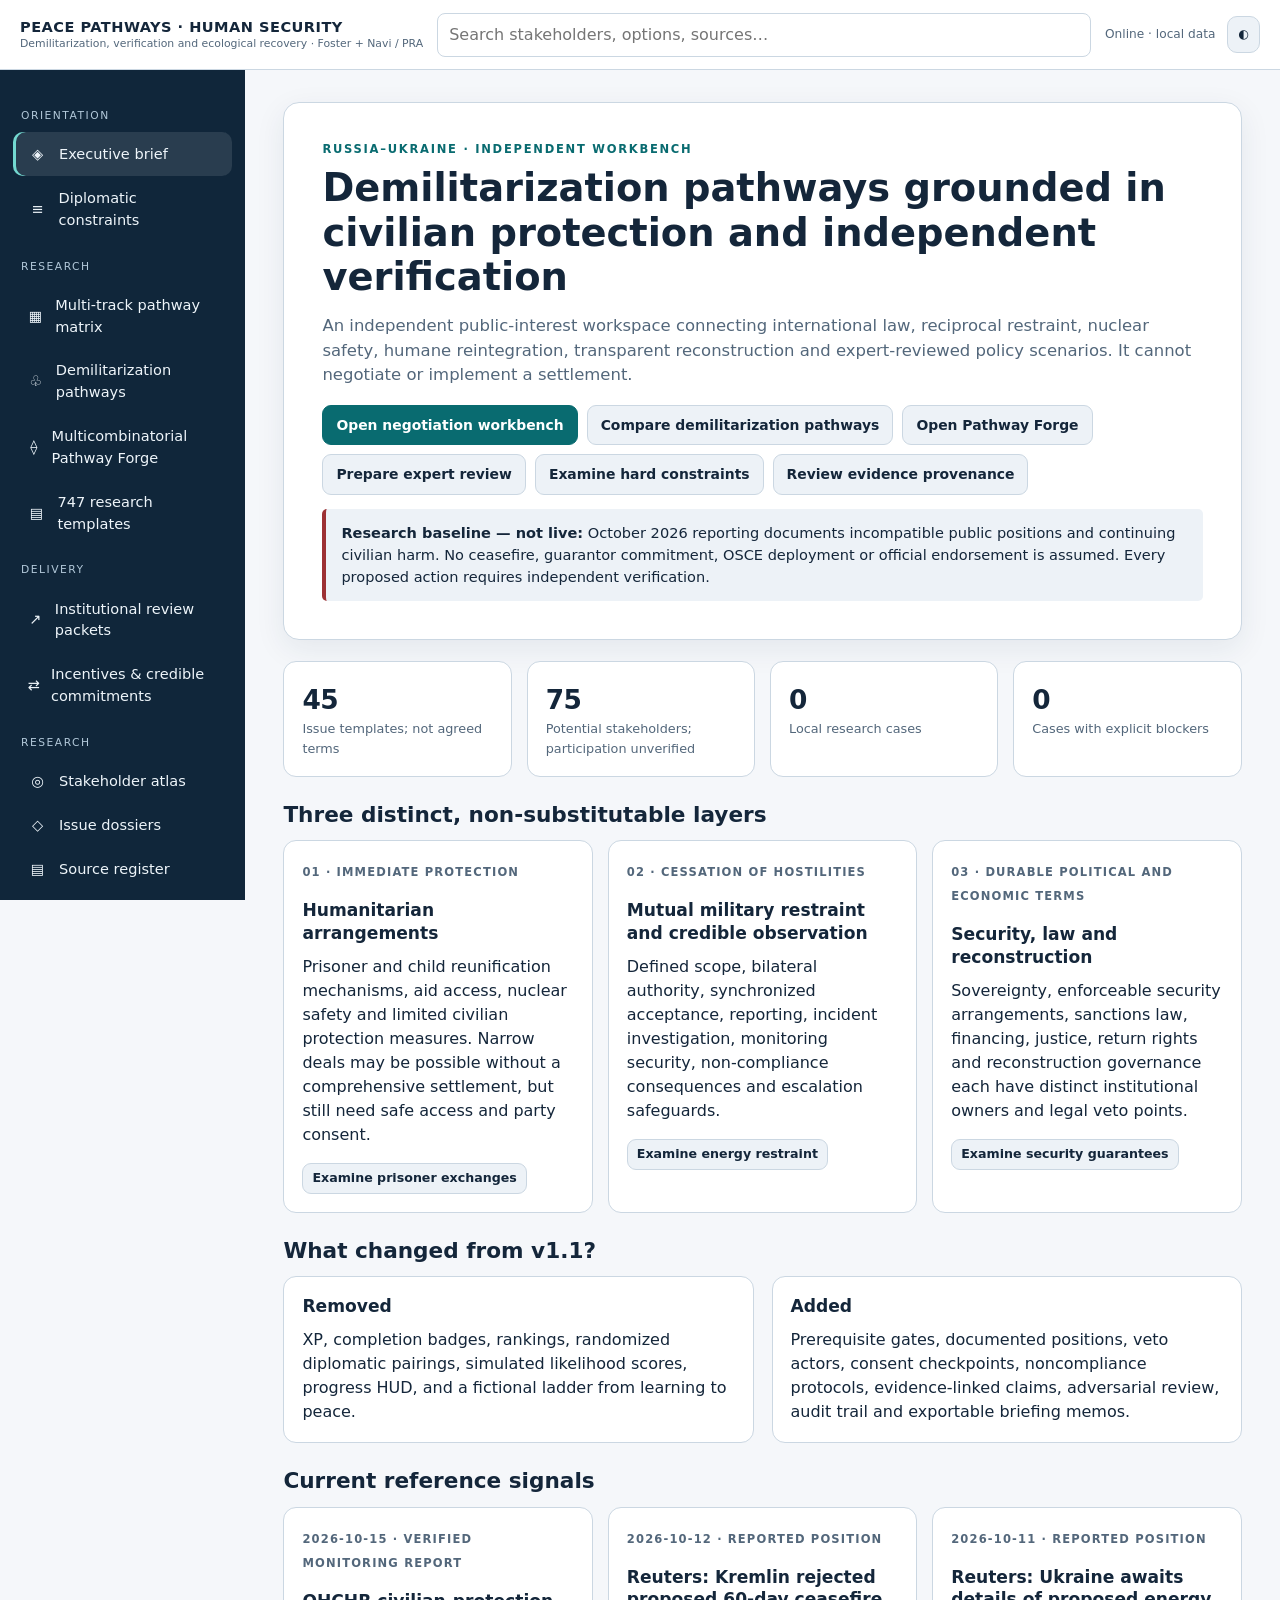
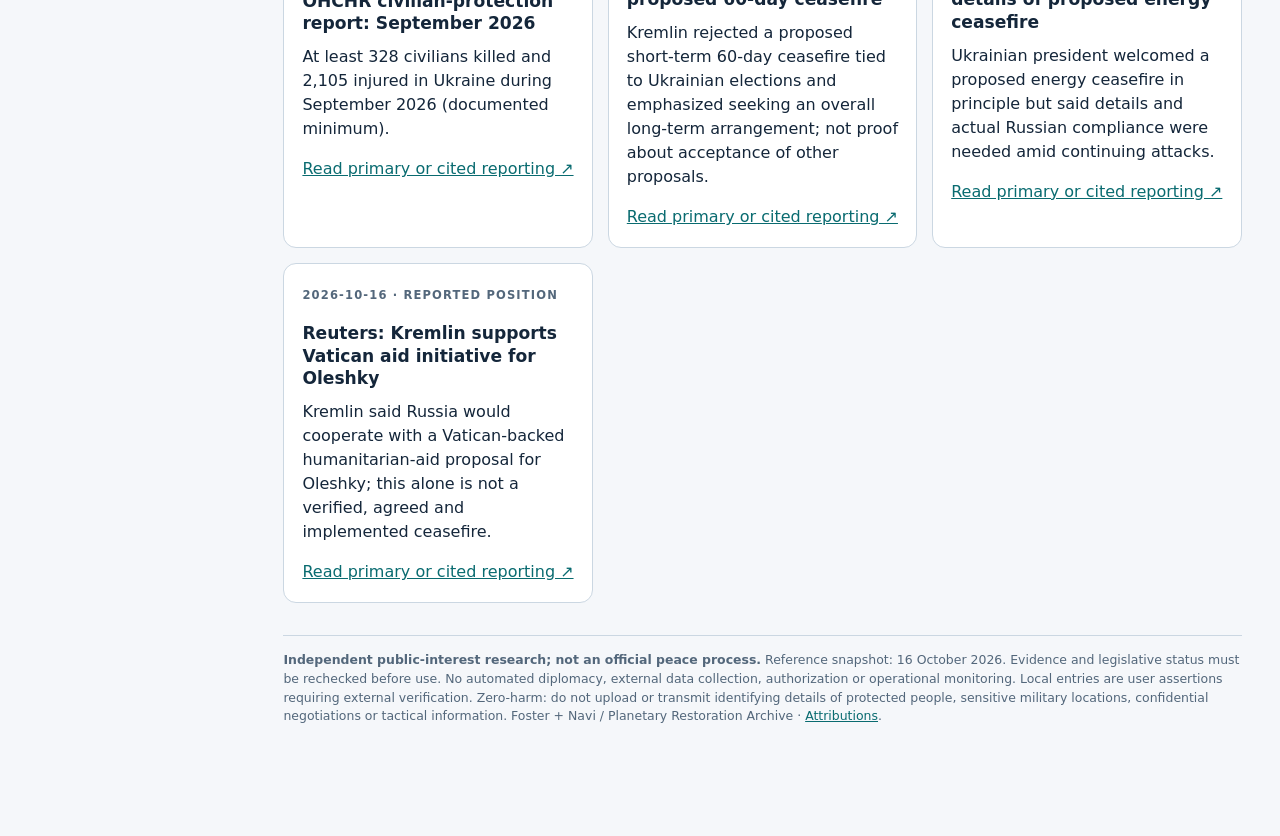
==== v5/index.html @ 9f78a38c "V6" ====
<!doctype html>
<html lang="en"><head><meta charset="utf-8"><meta name="viewport" content="width=device-width, initial-scale=1"><meta name="color-scheme" content="light dark"><meta name="theme-color" content="#122941"><meta name="description" content="Independent evidence-oriented Russia–Ukraine peace negotiation and civilian protection design workbench. No official mandate or operational authority."><title>Peace Pathways OS v4 | Multi-Track Diplomacy & Decision Support</title><link rel="icon" href="./assets/icon-192.png"><link rel="manifest" href="./manifest.webmanifest"><link rel="stylesheet" href="./styles.css"></head>
<body><a class="skip" href="#main">Skip to main content</a>
<header class="topbar"><button id="menuToggle" aria-label="Open navigation" aria-controls="nav" aria-expanded="false" class="icon-btn mobile">☰</button><a class="identity" href="#/brief"><strong>PEACE PATHWAYS · HUMAN SECURITY</strong><small>Demilitarization, verification and ecological recovery · Foster + Navi / PRA</small></a><label class="search"><span class="visually-hidden">Search stakeholders, options or evidence</span><input id="globalSearch" type="search" placeholder="Search stakeholders, options, sources…"></label><div class="topright"><span id="netStatus" title="Connectivity only; not a guarantee of remote services">Offline capable</span><button id="themeToggle" class="icon-btn" title="Switch color theme" aria-label="Switch color theme">◐</button></div></header>
<div class="app"><aside class="sidebar" id="nav"><nav aria-label="Primary navigation" id="routeNav"></nav><div class="meta"><b>Research baseline: 16 Oct 2026</b><p>All positions are dated and attributable. Proposals are hypotheses, not mandates.</p><p id="storageIndicator">Local workspace</p></div></aside><main id="main" tabindex="-1"><noscript><h1>Peace Pathways OS v4</h1><p>Evidence-first negotiation design, civilian protection, and recovery planning. This website is independent and does not negotiate on behalf of any party. JavaScript enables the searchable catalogs, private workspace and draft exports.</p><p>Read the offline documentation and complete source files: <a href="./README.md">README</a>, <a href="./data/evidence.json">Evidence</a>, <a href="./data/solutions.json">Issue library</a>, and <a href="./data/entities.json">Stakeholder reference</a>, <a href="./data/pathway-catalog.json">Multi-track catalog</a> and <a href="./data/guide-bank.json">Legacy research guides</a>.</p></noscript></main></div>
<div id="toast" role="status" aria-live="polite" class="toast"></div>
<script type="application/json" id="catalog">{"version":"4.0.0","asOf":"2026-10-16","entities":[{"id":"ukraine","name":"Ukraine","kind":"state","capabilities":["decision","security","humanitarian","legal","civilian","energy","maritime"],"mandate":"Authorized Ukrainian authorities must consent to sovereign decisions and operational instructions.","constraint":"Security, territorial integrity, protection of civilians and meaningful guarantees are vital.","status":"Potential contribution — not an endorsement, pledge or verified participation","confidence":"Medium: capability assessment; willingness unverified","stakeholderModel":{"documentedAuthority":"Authorized Ukrainian authorities must consent to sovereign decisions and operational instructions.","potentialLeverage":["decision","security","humanitarian","legal","civilian","energy","maritime"],"inferredIncentive":"INFERENCE, NOT AN OFFICIAL POSITION: Protect civilian lives, maintain lawful agency and secure credible commitments.","constraints":"Security, territorial integrity, protection of civilians and meaningful guarantees are vital.","redLines":"UNKNOWN without entity-specific authorized, dated consultation; law and affected communities must be protected.","BATNA":"UNCERTAIN: validate documented alternatives and opportunity costs; do not invent private motives.","spoilerRisk":"Loss of mandate, non-cooperation, disinformation, funding gaps or verification failure; test context specifically."}},{"id":"russia","name":"Russia","kind":"state","capabilities":["decision","security","trade","energy","maritime","legal"],"mandate":"Russian civilian and military authorities can decide whether Russian forces cease attacks or withdraw.","constraint":"Russian acceptance cannot be inferred from talks; independently verify implementation.","status":"Potential contribution — not an endorsement, pledge or verified participation","confidence":"Medium: capability assessment; willingness unverified","stakeholderModel":{"documentedAuthority":"Russian civilian and military authorities can decide whether Russian forces cease attacks or withdraw.","potentialLeverage":["decision","security","trade","energy","maritime","legal"],"inferredIncentive":"INFERENCE, NOT AN OFFICIAL POSITION: A credible, bounded arrangement should improve civilian safety while respecting this actor’s mandate and constraints.","constraints":"Russian acceptance cannot be inferred from talks; independently verify implementation.","redLines":"UNKNOWN without entity-specific authorized, dated consultation; law and affected communities must be protected.","BATNA":"UNCERTAIN: validate documented alternatives and opportunity costs; do not invent private motives.","spoilerRisk":"Loss of mandate, non-cooperation, disinformation, funding gaps or verification failure; test context specifically."}},{"id":"united-states","name":"United States","kind":"state","capabilities":["mediation","security","finance","trade","legal"],"mandate":"Coordinates high-level diplomacy, sanctions and potential security commitments.","constraint":"Changes in policy may undermine counterpart confidence and predictability.","status":"Potential contribution — not an endorsement, pledge or verified participation","confidence":"Medium: capability assessment; willingness unverified","stakeholderModel":{"documentedAuthority":"Coordinates high-level diplomacy, sanctions and potential security commitments.","potentialLeverage":["mediation","security","finance","trade","legal"],"inferredIncentive":"INFERENCE, NOT AN OFFICIAL POSITION: A credible, bounded arrangement should improve civilian safety while respecting this actor’s mandate and constraints.","constraints":"Changes in policy may undermine counterpart confidence and predictability.","redLines":"UNKNOWN without entity-specific authorized, dated consultation; law and affected communities must be protected.","BATNA":"UNCERTAIN: validate documented alternatives and opportunity costs; do not invent private motives.","spoilerRisk":"Loss of mandate, non-cooperation, disinformation, funding gaps or verification failure; test context specifically."}},{"id":"european-union","name":"European Union","kind":"intergovernmental","capabilities":["finance","trade","security","legal","reconstruction","verification"],"mandate":"EU institutions and member states control important European financial and sanctions decisions.","constraint":"Member-state powers, legal competences and unanimity requirements differ.","status":"Potential contribution — not an endorsement, pledge or verified participation","confidence":"Medium: capability assessment; willingness unverified","stakeholderModel":{"documentedAuthority":"EU institutions and member states control important European financial and sanctions decisions.","potentialLeverage":["finance","trade","security","legal","reconstruction","verification"],"inferredIncentive":"INFERENCE, NOT AN OFFICIAL POSITION: A credible, bounded arrangement should improve civilian safety while respecting this actor’s mandate and constraints.","constraints":"Member-state powers, legal competences and unanimity requirements differ.","redLines":"UNKNOWN without entity-specific authorized, dated consultation; law and affected communities must be protected.","BATNA":"UNCERTAIN: validate documented alternatives and opportunity costs; do not invent private motives.","spoilerRisk":"Loss of mandate, non-cooperation, disinformation, funding gaps or verification failure; test context specifically."}},{"id":"china","name":"China","kind":"state","capabilities":["trade","mediation","finance","decision"],"mandate":"Maintains extensive political and commercial ties and diplomatic access to Moscow.","constraint":"Willingness to exercise costly influence remains unproven.","status":"Potential contribution — not an endorsement, pledge or verified participation","confidence":"Medium: capability assessment; willingness unverified","stakeholderModel":{"documentedAuthority":"Maintains extensive political and commercial ties and diplomatic access to Moscow.","potentialLeverage":["trade","mediation","finance","decision"],"inferredIncentive":"INFERENCE, NOT AN OFFICIAL POSITION: A credible, bounded arrangement should improve civilian safety while respecting this actor’s mandate and constraints.","constraints":"Willingness to exercise costly influence remains unproven.","redLines":"UNKNOWN without entity-specific authorized, dated consultation; law and affected communities must be protected.","BATNA":"UNCERTAIN: validate documented alternatives and opportunity costs; do not invent private motives.","spoilerRisk":"Loss of mandate, non-cooperation, disinformation, funding gaps or verification failure; test context specifically."}},{"id":"turkiye","name":"Türkiye","kind":"state","capabilities":["mediation","maritime","trade","security","humanitarian"],"mandate":"Can convene talks and support technical Black Sea maritime arrangements.","constraint":"Shipping safety cannot be guaranteed unilaterally.","status":"Potential contribution — not an endorsement, pledge or verified participation","confidence":"Medium: capability assessment; willingness unverified","stakeholderModel":{"documentedAuthority":"Can convene talks and support technical Black Sea maritime arrangements.","potentialLeverage":["mediation","maritime","trade","security","humanitarian"],"inferredIncentive":"INFERENCE, NOT AN OFFICIAL POSITION: A credible, bounded arrangement should improve civilian safety while respecting this actor’s mandate and constraints.","constraints":"Shipping safety cannot be guaranteed unilaterally.","redLines":"UNKNOWN without entity-specific authorized, dated consultation; law and affected communities must be protected.","BATNA":"UNCERTAIN: validate documented alternatives and opportunity costs; do not invent private motives.","spoilerRisk":"Loss of mandate, non-cooperation, disinformation, funding gaps or verification failure; test context specifically."}},{"id":"india","name":"India","kind":"state","capabilities":["mediation","trade","energy","maritime","finance"],"mandate":"Can connect energy, maritime, commercial and diplomatic workstreams.","constraint":"May prioritize strategic autonomy; commitments require explicit consent.","status":"Potential contribution — not an endorsement, pledge or verified participation","confidence":"Medium: capability assessment; willingness unverified","stakeholderModel":{"documentedAuthority":"Can connect energy, maritime, commercial and diplomatic workstreams.","potentialLeverage":["mediation","trade","energy","maritime","finance"],"inferredIncentive":"INFERENCE, NOT AN OFFICIAL POSITION: A credible, bounded arrangement should improve civilian safety while respecting this actor’s mandate and constraints.","constraints":"May prioritize strategic autonomy; commitments require explicit consent.","redLines":"UNKNOWN without entity-specific authorized, dated consultation; law and affected communities must be protected.","BATNA":"UNCERTAIN: validate documented alternatives and opportunity costs; do not invent private motives.","spoilerRisk":"Loss of mandate, non-cooperation, disinformation, funding gaps or verification failure; test context specifically."}},{"id":"united-arab-emirates","name":"United Arab Emirates","kind":"state","capabilities":["mediation","humanitarian","finance"],"mandate":"Has experience facilitating prisoner exchanges and hosting meetings.","constraint":"Humanitarian success does not demonstrate comprehensive-settlement authority.","status":"Potential contribution — not an endorsement, pledge or verified participation","confidence":"Medium: capability assessment; willingness unverified","stakeholderModel":{"documentedAuthority":"Has experience facilitating prisoner exchanges and hosting meetings.","potentialLeverage":["mediation","humanitarian","finance"],"inferredIncentive":"INFERENCE, NOT AN OFFICIAL POSITION: A credible, bounded arrangement should improve civilian safety while respecting this actor’s mandate and constraints.","constraints":"Humanitarian success does not demonstrate comprehensive-settlement authority.","redLines":"UNKNOWN without entity-specific authorized, dated consultation; law and affected communities must be protected.","BATNA":"UNCERTAIN: validate documented alternatives and opportunity costs; do not invent private motives.","spoilerRisk":"Loss of mandate, non-cooperation, disinformation, funding gaps or verification failure; test context specifically."}},{"id":"united-kingdom","name":"United Kingdom","kind":"state","capabilities":["security","finance","legal","reconstruction","verification"],"mandate":"Could underwrite security and implementation support through lawful commitments.","constraint":"Cannot unilaterally guarantee another government's decisions.","status":"Potential contribution — not an endorsement, pledge or verified participation","confidence":"Medium: capability assessment; willingness unverified","stakeholderModel":{"documentedAuthority":"Could underwrite security and implementation support through lawful commitments.","potentialLeverage":["security","finance","legal","reconstruction","verification"],"inferredIncentive":"INFERENCE, NOT AN OFFICIAL POSITION: A credible, bounded arrangement should improve civilian safety while respecting this actor’s mandate and constraints.","constraints":"Cannot unilaterally guarantee another government's decisions.","redLines":"UNKNOWN without entity-specific authorized, dated consultation; law and affected communities must be protected.","BATNA":"UNCERTAIN: validate documented alternatives and opportunity costs; do not invent private motives.","spoilerRisk":"Loss of mandate, non-cooperation, disinformation, funding gaps or verification failure; test context specifically."}},{"id":"france","name":"France","kind":"state","capabilities":["security","mediation","legal","reconstruction","verification"],"mandate":"Has UN, EU and European security channels and reconstruction capacity.","constraint":"Post-ceasefire security activity requires mandates and consent.","status":"Potential contribution — not an endorsement, pledge or verified participation","confidence":"Medium: capability assessment; willingness unverified","stakeholderModel":{"documentedAuthority":"Has UN, EU and European security channels and reconstruction capacity.","potentialLeverage":["security","mediation","legal","reconstruction","verification"],"inferredIncentive":"INFERENCE, NOT AN OFFICIAL POSITION: A credible, bounded arrangement should improve civilian safety while respecting this actor’s mandate and constraints.","constraints":"Post-ceasefire security activity requires mandates and consent.","redLines":"UNKNOWN without entity-specific authorized, dated consultation; law and affected communities must be protected.","BATNA":"UNCERTAIN: validate documented alternatives and opportunity costs; do not invent private motives.","spoilerRisk":"Loss of mandate, non-cooperation, disinformation, funding gaps or verification failure; test context specifically."}},{"id":"germany","name":"Germany","kind":"state","capabilities":["finance","security","reconstruction","energy","trade"],"mandate":"Can mobilize industrial, energy and recovery resources.","constraint":"Domestic political and budgetary tradeoffs apply.","status":"Potential contribution — not an endorsement, pledge or verified participation","confidence":"Medium: capability assessment; willingness unverified","stakeholderModel":{"documentedAuthority":"Can mobilize industrial, energy and recovery resources.","potentialLeverage":["finance","security","reconstruction","energy","trade"],"inferredIncentive":"INFERENCE, NOT AN OFFICIAL POSITION: A credible, bounded arrangement should improve civilian safety while respecting this actor’s mandate and constraints.","constraints":"Domestic political and budgetary tradeoffs apply.","redLines":"UNKNOWN without entity-specific authorized, dated consultation; law and affected communities must be protected.","BATNA":"UNCERTAIN: validate documented alternatives and opportunity costs; do not invent private motives.","spoilerRisk":"Loss of mandate, non-cooperation, disinformation, funding gaps or verification failure; test context specifically."}},{"id":"coalition-of-the-willing","name":"Coalition of the Willing","kind":"coalition","capabilities":["security","verification","finance","reconstruction"],"mandate":"Potentially organizes voluntary security commitments after hostilities cease.","constraint":"Composition, authorities and deployments cannot be presumed.","status":"Potential contribution — not an endorsement, pledge or verified participation","confidence":"Medium: capability assessment; willingness unverified","stakeholderModel":{"documentedAuthority":"Potentially organizes voluntary security commitments after hostilities cease.","potentialLeverage":["security","verification","finance","reconstruction"],"inferredIncentive":"INFERENCE, NOT AN OFFICIAL POSITION: A credible, bounded arrangement should improve civilian safety while respecting this actor’s mandate and constraints.","constraints":"Composition, authorities and deployments cannot be presumed.","redLines":"UNKNOWN without entity-specific authorized, dated consultation; law and affected communities must be protected.","BATNA":"UNCERTAIN: validate documented alternatives and opportunity costs; do not invent private motives.","spoilerRisk":"Loss of mandate, non-cooperation, disinformation, funding gaps or verification failure; test context specifically."}},{"id":"nato","name":"NATO","kind":"alliance","capabilities":["security","verification","defensive-cyber"],"mandate":"Coordinates allied defence and deterrence commitments.","constraint":"Alliance consensus and escalation risks constrain options.","status":"Potential contribution — not an endorsement, pledge or verified participation","confidence":"Medium: capability assessment; willingness unverified","stakeholderModel":{"documentedAuthority":"Coordinates allied defence and deterrence commitments.","potentialLeverage":["security","verification","defensive cyber"],"inferredIncentive":"INFERENCE, NOT AN OFFICIAL POSITION: A credible, bounded arrangement should improve civilian safety while respecting this actor’s mandate and constraints.","constraints":"Alliance consensus and escalation risks constrain options.","redLines":"UNKNOWN without entity-specific authorized, dated consultation; law and affected communities must be protected.","BATNA":"UNCERTAIN: validate documented alternatives and opportunity costs; do not invent private motives.","spoilerRisk":"Loss of mandate, non-cooperation, disinformation, funding gaps or verification failure; test context specifically."}},{"id":"egypt","name":"Egypt","kind":"state","capabilities":["mediation","maritime","trade","humanitarian"],"mandate":"Could help convene a food-and-shipping safe-passage workstream.","constraint":"No authority to command belligerents or commercial ships.","status":"Potential contribution — not an endorsement, pledge or verified participation","confidence":"Medium: capability assessment; willingness unverified","stakeholderModel":{"documentedAuthority":"Could help convene a food-and-shipping safe-passage workstream.","potentialLeverage":["mediation","maritime","trade","humanitarian"],"inferredIncentive":"INFERENCE, NOT AN OFFICIAL POSITION: A credible, bounded arrangement should improve civilian safety while respecting this actor’s mandate and constraints.","constraints":"No authority to command belligerents or commercial ships.","redLines":"UNKNOWN without entity-specific authorized, dated consultation; law and affected communities must be protected.","BATNA":"UNCERTAIN: validate documented alternatives and opportunity costs; do not invent private motives.","spoilerRisk":"Loss of mandate, non-cooperation, disinformation, funding gaps or verification failure; test context specifically."}},{"id":"brazil","name":"Brazil","kind":"state","capabilities":["mediation","trade","finance","civilian"],"mandate":"Offers Global South diplomatic connectivity and multilateral diplomacy.","constraint":"Any mediation formula must genuinely include Ukraine.","status":"Potential contribution — not an endorsement, pledge or verified participation","confidence":"Medium: capability assessment; willingness unverified","stakeholderModel":{"documentedAuthority":"Offers Global South diplomatic connectivity and multilateral diplomacy.","potentialLeverage":["mediation","trade","finance","civilian"],"inferredIncentive":"INFERENCE, NOT AN OFFICIAL POSITION: A credible, bounded arrangement should improve civilian safety while respecting this actor’s mandate and constraints.","constraints":"Any mediation formula must genuinely include Ukraine.","redLines":"UNKNOWN without entity-specific authorized, dated consultation; law and affected communities must be protected.","BATNA":"UNCERTAIN: validate documented alternatives and opportunity costs; do not invent private motives.","spoilerRisk":"Loss of mandate, non-cooperation, disinformation, funding gaps or verification failure; test context specifically."}},{"id":"switzerland","name":"Switzerland","kind":"state","capabilities":["mediation","verification","legal","humanitarian"],"mandate":"Could host diplomacy and develop monitoring procedures.","constraint":"Neutral facilitation cannot substitute for mandate or consent.","status":"Potential contribution — not an endorsement, pledge or verified participation","confidence":"Medium: capability assessment; willingness unverified","stakeholderModel":{"documentedAuthority":"Could host diplomacy and develop monitoring procedures.","potentialLeverage":["mediation","verification","legal","humanitarian"],"inferredIncentive":"INFERENCE, NOT AN OFFICIAL POSITION: A credible, bounded arrangement should improve civilian safety while respecting this actor’s mandate and constraints.","constraints":"Neutral facilitation cannot substitute for mandate or consent.","redLines":"UNKNOWN without entity-specific authorized, dated consultation; law and affected communities must be protected.","BATNA":"UNCERTAIN: validate documented alternatives and opportunity costs; do not invent private motives.","spoilerRisk":"Loss of mandate, non-cooperation, disinformation, funding gaps or verification failure; test context specifically."}},{"id":"osce","name":"OSCE","kind":"intergovernmental","capabilities":["verification","mediation","security","legal"],"mandate":"Possible technical monitoring, incident processes and dialogue support.","constraint":"Mandate, access, resources and consensus are significant hurdles.","status":"Potential contribution — not an endorsement, pledge or verified participation","confidence":"Medium: capability assessment; willingness unverified","stakeholderModel":{"documentedAuthority":"Possible technical monitoring, incident processes and dialogue support.","potentialLeverage":["verification","mediation","security","legal"],"inferredIncentive":"INFERENCE, NOT AN OFFICIAL POSITION: A credible, bounded arrangement should improve civilian safety while respecting this actor’s mandate and constraints.","constraints":"Mandate, access, resources and consensus are significant hurdles.","redLines":"UNKNOWN without entity-specific authorized, dated consultation; law and affected communities must be protected.","BATNA":"UNCERTAIN: validate documented alternatives and opportunity costs; do not invent private motives.","spoilerRisk":"Loss of mandate, non-cooperation, disinformation, funding gaps or verification failure; test context specifically."}},{"id":"united-nations-secretariat","name":"United Nations Secretariat","kind":"intergovernmental","capabilities":["mediation","humanitarian","legal","verification"],"mandate":"Offers good offices, operational coordination and international framework.","constraint":"Secretariat cannot impose a settlement or exceed mandate.","status":"Potential contribution — not an endorsement, pledge or verified participation","confidence":"Medium: capability assessment; willingness unverified","stakeholderModel":{"documentedAuthority":"Offers good offices, operational coordination and international framework.","potentialLeverage":["mediation","humanitarian","legal","verification"],"inferredIncentive":"INFERENCE, NOT AN OFFICIAL POSITION: A credible, bounded arrangement should improve civilian safety while respecting this actor’s mandate and constraints.","constraints":"Secretariat cannot impose a settlement or exceed mandate.","redLines":"UNKNOWN without entity-specific authorized, dated consultation; law and affected communities must be protected.","BATNA":"UNCERTAIN: validate documented alternatives and opportunity costs; do not invent private motives.","spoilerRisk":"Loss of mandate, non-cooperation, disinformation, funding gaps or verification failure; test context specifically."}},{"id":"saudi-arabia","name":"Saudi Arabia","kind":"state","capabilities":["mediation","energy","trade","finance"],"mandate":"May convene talks and support commodity and confidence measures.","constraint":"High-level access is not proof of effective coercive leverage.","status":"Potential contribution — not an endorsement, pledge or verified participation","confidence":"Medium: capability assessment; willingness unverified","stakeholderModel":{"documentedAuthority":"May convene talks and support commodity and confidence measures.","potentialLeverage":["mediation","energy","trade","finance"],"inferredIncentive":"INFERENCE, NOT AN OFFICIAL POSITION: A credible, bounded arrangement should improve civilian safety while respecting this actor’s mandate and constraints.","constraints":"High-level access is not proof of effective coercive leverage.","redLines":"UNKNOWN without entity-specific authorized, dated consultation; law and affected communities must be protected.","BATNA":"UNCERTAIN: validate documented alternatives and opportunity costs; do not invent private motives.","spoilerRisk":"Loss of mandate, non-cooperation, disinformation, funding gaps or verification failure; test context specifically."}},{"id":"kazakhstan","name":"Kazakhstan","kind":"state","capabilities":["mediation","trade","humanitarian"],"mandate":"Offers regional diplomacy and possible confidence-building channels.","constraint":"Political and economic dependencies constrain room to maneuver.","status":"Potential contribution — not an endorsement, pledge or verified participation","confidence":"Medium: capability assessment; willingness unverified","stakeholderModel":{"documentedAuthority":"Offers regional diplomacy and possible confidence-building channels.","potentialLeverage":["mediation","trade","humanitarian"],"inferredIncentive":"INFERENCE, NOT AN OFFICIAL POSITION: A credible, bounded arrangement should improve civilian safety while respecting this actor’s mandate and constraints.","constraints":"Political and economic dependencies constrain room to maneuver.","redLines":"UNKNOWN without entity-specific authorized, dated consultation; law and affected communities must be protected.","BATNA":"UNCERTAIN: validate documented alternatives and opportunity costs; do not invent private motives.","spoilerRisk":"Loss of mandate, non-cooperation, disinformation, funding gaps or verification failure; test context specifically."}},{"id":"iaea","name":"IAEA","kind":"intergovernmental","capabilities":["nuclear","verification","energy","legal"],"mandate":"Provides nuclear-safety expertise and supports technical repair arrangements.","constraint":"Safeguards mandate is not a general ceasefire-enforcement mandate.","status":"Potential contribution — not an endorsement, pledge or verified participation","confidence":"Medium: capability assessment; willingness unverified","stakeholderModel":{"documentedAuthority":"Provides nuclear-safety expertise and supports technical repair arrangements.","potentialLeverage":["nuclear","verification","energy","legal"],"inferredIncentive":"INFERENCE, NOT AN OFFICIAL POSITION: A credible, bounded arrangement should improve civilian safety while respecting this actor’s mandate and constraints.","constraints":"Safeguards mandate is not a general ceasefire-enforcement mandate.","redLines":"UNKNOWN without entity-specific authorized, dated consultation; law and affected communities must be protected.","BATNA":"UNCERTAIN: validate documented alternatives and opportunity costs; do not invent private motives.","spoilerRisk":"Loss of mandate, non-cooperation, disinformation, funding gaps or verification failure; test context specifically."}},{"id":"icrc","name":"ICRC","kind":"humanitarian","capabilities":["humanitarian","prisoners","children","civilian","legal"],"mandate":"Neutral, impartial intermediary for detention, tracing and repatriation.","constraint":"Requires access, parties' cooperation and humanitarian confidentiality.","status":"Potential contribution — not an endorsement, pledge or verified participation","confidence":"Medium: capability assessment; willingness unverified","stakeholderModel":{"documentedAuthority":"Neutral, impartial intermediary for detention, tracing and repatriation.","potentialLeverage":["humanitarian","prisoners","children","civilian","legal"],"inferredIncentive":"INFERENCE, NOT AN OFFICIAL POSITION: A credible, bounded arrangement should improve civilian safety while respecting this actor’s mandate and constraints.","constraints":"Requires access, parties' cooperation and humanitarian confidentiality.","redLines":"UNKNOWN without entity-specific authorized, dated consultation; law and affected communities must be protected.","BATNA":"UNCERTAIN: validate documented alternatives and opportunity costs; do not invent private motives.","spoilerRisk":"Loss of mandate, non-cooperation, disinformation, funding gaps or verification failure; test context specifically."}},{"id":"qatar","name":"Qatar","kind":"state","capabilities":["mediation","children","humanitarian"],"mandate":"Offers child and family reunification mediation experience.","constraint":"Consent and child protection govern all interventions.","status":"Potential contribution — not an endorsement, pledge or verified participation","confidence":"Medium: capability assessment; willingness unverified","stakeholderModel":{"documentedAuthority":"Offers child and family reunification mediation experience.","potentialLeverage":["mediation","children","humanitarian"],"inferredIncentive":"INFERENCE, NOT AN OFFICIAL POSITION: A credible, bounded arrangement should improve civilian safety while respecting this actor’s mandate and constraints.","constraints":"Consent and child protection govern all interventions.","redLines":"UNKNOWN without entity-specific authorized, dated consultation; law and affected communities must be protected.","BATNA":"UNCERTAIN: validate documented alternatives and opportunity costs; do not invent private motives.","spoilerRisk":"Loss of mandate, non-cooperation, disinformation, funding gaps or verification failure; test context specifically."}},{"id":"ukrainian-and-russian-military-commands","name":"Ukrainian and Russian military commands","kind":"operational","capabilities":["decision","security","verification","energy","maritime"],"mandate":"Only authorized command structures can transmit synchronized ceasefire orders.","constraint":"No third party may impersonate, instruct or target combatants.","status":"Potential contribution — not an endorsement, pledge or verified participation","confidence":"Medium: capability assessment; willingness unverified","stakeholderModel":{"documentedAuthority":"Only authorized command structures can transmit synchronized ceasefire orders.","potentialLeverage":["decision","security","verification","energy","maritime"],"inferredIncentive":"INFERENCE, NOT AN OFFICIAL POSITION: A credible, bounded arrangement should improve civilian safety while respecting this actor’s mandate and constraints.","constraints":"No third party may impersonate, instruct or target combatants.","redLines":"UNKNOWN without entity-specific authorized, dated consultation; law and affected communities must be protected.","BATNA":"UNCERTAIN: validate documented alternatives and opportunity costs; do not invent private motives.","spoilerRisk":"Loss of mandate, non-cooperation, disinformation, funding gaps or verification failure; test context specifically."}},{"id":"un-ocha","name":"UN OCHA","kind":"humanitarian","capabilities":["humanitarian","civilian","verification"],"mandate":"Can coordinate relief and protection information within its mandate.","constraint":"Access is negotiated; no guarantee of safe corridors.","status":"Potential contribution — not an endorsement, pledge or verified participation","confidence":"Medium: capability assessment; willingness unverified","stakeholderModel":{"documentedAuthority":"Can coordinate relief and protection information within its mandate.","potentialLeverage":["humanitarian","civilian","verification"],"inferredIncentive":"INFERENCE, NOT AN OFFICIAL POSITION: A credible, bounded arrangement should improve civilian safety while respecting this actor’s mandate and constraints.","constraints":"Access is negotiated; no guarantee of safe corridors.","redLines":"UNKNOWN without entity-specific authorized, dated consultation; law and affected communities must be protected.","BATNA":"UNCERTAIN: validate documented alternatives and opportunity costs; do not invent private motives.","spoilerRisk":"Loss of mandate, non-cooperation, disinformation, funding gaps or verification failure; test context specifically."}},{"id":"imo","name":"IMO","kind":"intergovernmental","capabilities":["maritime","trade","legal","verification"],"mandate":"Provides maritime safety standards, coordination and reporting channels.","constraint":"No military enforcement powers.","status":"Potential contribution — not an endorsement, pledge or verified participation","confidence":"Medium: capability assessment; willingness unverified","stakeholderModel":{"documentedAuthority":"Provides maritime safety standards, coordination and reporting channels.","potentialLeverage":["maritime","trade","legal","verification"],"inferredIncentive":"INFERENCE, NOT AN OFFICIAL POSITION: A credible, bounded arrangement should improve civilian safety while respecting this actor’s mandate and constraints.","constraints":"No military enforcement powers.","redLines":"UNKNOWN without entity-specific authorized, dated consultation; law and affected communities must be protected.","BATNA":"UNCERTAIN: validate documented alternatives and opportunity costs; do not invent private motives.","spoilerRisk":"Loss of mandate, non-cooperation, disinformation, funding gaps or verification failure; test context specifically."}},{"id":"unctad","name":"UNCTAD","kind":"intergovernmental","capabilities":["trade","maritime","finance","food"],"mandate":"Can study and facilitate trade, grain, fertilizers and supply chains.","constraint":"Commercial facilitation is not a military agreement.","status":"Potential contribution — not an endorsement, pledge or verified participation","confidence":"Medium: capability assessment; willingness unverified","stakeholderModel":{"documentedAuthority":"Can study and facilitate trade, grain, fertilizers and supply chains.","potentialLeverage":["trade","maritime","finance","food"],"inferredIncentive":"INFERENCE, NOT AN OFFICIAL POSITION: A credible, bounded arrangement should improve civilian safety while respecting this actor’s mandate and constraints.","constraints":"Commercial facilitation is not a military agreement.","redLines":"UNKNOWN without entity-specific authorized, dated consultation; law and affected communities must be protected.","BATNA":"UNCERTAIN: validate documented alternatives and opportunity costs; do not invent private motives.","spoilerRisk":"Loss of mandate, non-cooperation, disinformation, funding gaps or verification failure; test context specifically."}},{"id":"world-food-programme","name":"World Food Programme","kind":"humanitarian","capabilities":["food","humanitarian","trade","logistics"],"mandate":"Supports food-security analysis, sourcing and distribution.","constraint":"Access and funding constrain operations.","status":"Potential contribution — not an endorsement, pledge or verified participation","confidence":"Medium: capability assessment; willingness unverified","stakeholderModel":{"documentedAuthority":"Supports food-security analysis, sourcing and distribution.","potentialLeverage":["food","humanitarian","trade","logistics"],"inferredIncentive":"INFERENCE, NOT AN OFFICIAL POSITION: A credible, bounded arrangement should improve civilian safety while respecting this actor’s mandate and constraints.","constraints":"Access and funding constrain operations.","redLines":"UNKNOWN without entity-specific authorized, dated consultation; law and affected communities must be protected.","BATNA":"UNCERTAIN: validate documented alternatives and opportunity costs; do not invent private motives.","spoilerRisk":"Loss of mandate, non-cooperation, disinformation, funding gaps or verification failure; test context specifically."}},{"id":"unicef","name":"UNICEF","kind":"humanitarian","capabilities":["children","civilian","humanitarian","education"],"mandate":"Child protection, education and basic-services support.","constraint":"Protection and safeguarding requirements are paramount.","status":"Potential contribution — not an endorsement, pledge or verified participation","confidence":"Medium: capability assessment; willingness unverified","stakeholderModel":{"documentedAuthority":"Child protection, education and basic-services support.","potentialLeverage":["children","civilian","humanitarian","education"],"inferredIncentive":"INFERENCE, NOT AN OFFICIAL POSITION: A credible, bounded arrangement should improve civilian safety while respecting this actor’s mandate and constraints.","constraints":"Protection and safeguarding requirements are paramount.","redLines":"UNKNOWN without entity-specific authorized, dated consultation; law and affected communities must be protected.","BATNA":"UNCERTAIN: validate documented alternatives and opportunity costs; do not invent private motives.","spoilerRisk":"Loss of mandate, non-cooperation, disinformation, funding gaps or verification failure; test context specifically."}},{"id":"unhcr","name":"UNHCR","kind":"humanitarian","capabilities":["humanitarian","civilian","refugees","reconstruction"],"mandate":"Assists displaced people and supports voluntary, safe durable solutions.","constraint":"Returns cannot be compelled or presumed safe.","status":"Potential contribution — not an endorsement, pledge or verified participation","confidence":"Medium: capability assessment; willingness unverified","stakeholderModel":{"documentedAuthority":"Assists displaced people and supports voluntary, safe durable solutions.","potentialLeverage":["humanitarian","civilian","refugees","reconstruction"],"inferredIncentive":"INFERENCE, NOT AN OFFICIAL POSITION: A credible, bounded arrangement should improve civilian safety while respecting this actor’s mandate and constraints.","constraints":"Returns cannot be compelled or presumed safe.","redLines":"UNKNOWN without entity-specific authorized, dated consultation; law and affected communities must be protected.","BATNA":"UNCERTAIN: validate documented alternatives and opportunity costs; do not invent private motives.","spoilerRisk":"Loss of mandate, non-cooperation, disinformation, funding gaps or verification failure; test context specifically."}},{"id":"international-coalition-for-return-of-ukrainian-children","name":"International Coalition for Return of Ukrainian Children","kind":"coalition","capabilities":["children","humanitarian","legal","verification"],"mandate":"Can coordinate lawful return and reunification efforts.","constraint":"Child identity, consent and privacy require careful safeguards.","status":"Potential contribution — not an endorsement, pledge or verified participation","confidence":"Medium: capability assessment; willingness unverified","stakeholderModel":{"documentedAuthority":"Can coordinate lawful return and reunification efforts.","potentialLeverage":["children","humanitarian","legal","verification"],"inferredIncentive":"INFERENCE, NOT AN OFFICIAL POSITION: A credible, bounded arrangement should improve civilian safety while respecting this actor’s mandate and constraints.","constraints":"Child identity, consent and privacy require careful safeguards.","redLines":"UNKNOWN without entity-specific authorized, dated consultation; law and affected communities must be protected.","BATNA":"UNCERTAIN: validate documented alternatives and opportunity costs; do not invent private motives.","spoilerRisk":"Loss of mandate, non-cooperation, disinformation, funding gaps or verification failure; test context specifically."}},{"id":"eu-satellite-centre","name":"EU Satellite Centre","kind":"institution","capabilities":["verification","data","security"],"mandate":"Could provide authorized earth-observation analysis for civilian verification.","constraint":"Geospatial intelligence must avoid operational targeting and privacy harms.","status":"Potential contribution — not an endorsement, pledge or verified participation","confidence":"Medium: capability assessment; willingness unverified","stakeholderModel":{"documentedAuthority":"Could provide authorized earth-observation analysis for civilian verification.","potentialLeverage":["verification","data","security"],"inferredIncentive":"INFERENCE, NOT AN OFFICIAL POSITION: A credible, bounded arrangement should improve civilian safety while respecting this actor’s mandate and constraints.","constraints":"Geospatial intelligence must avoid operational targeting and privacy harms.","redLines":"UNKNOWN without entity-specific authorized, dated consultation; law and affected communities must be protected.","BATNA":"UNCERTAIN: validate documented alternatives and opportunity costs; do not invent private motives.","spoilerRisk":"Loss of mandate, non-cooperation, disinformation, funding gaps or verification failure; test context specifically."}},{"id":"ukrainian-and-russian-energy-grid-operators","name":"Ukrainian and Russian energy-grid operators","kind":"operational","capabilities":["energy","nuclear","verification","logistics"],"mandate":"Can perform technically authorized repairs and grid-level protection planning.","constraint":"Work requires permits, safety guarantees and protected access.","status":"Potential contribution — not an endorsement, pledge or verified participation","confidence":"Medium: capability assessment; willingness unverified","stakeholderModel":{"documentedAuthority":"Can perform technically authorized repairs and grid-level protection planning.","potentialLeverage":["energy","nuclear","verification","logistics"],"inferredIncentive":"INFERENCE, NOT AN OFFICIAL POSITION: A credible, bounded arrangement should improve civilian safety while respecting this actor’s mandate and constraints.","constraints":"Work requires permits, safety guarantees and protected access.","redLines":"UNKNOWN without entity-specific authorized, dated consultation; law and affected communities must be protected.","BATNA":"UNCERTAIN: validate documented alternatives and opportunity costs; do not invent private motives.","spoilerRisk":"Loss of mandate, non-cooperation, disinformation, funding gaps or verification failure; test context specifically."}},{"id":"poland","name":"Poland","kind":"state","capabilities":["security","logistics","finance","reconstruction","refugees"],"mandate":"Critical logistics and cross-border relief coordination.","constraint":"Security responsibilities and domestic interests matter.","status":"Potential contribution — not an endorsement, pledge or verified participation","confidence":"Medium: capability assessment; willingness unverified","stakeholderModel":{"documentedAuthority":"Critical logistics and cross-border relief coordination.","potentialLeverage":["security","logistics","finance","reconstruction","refugees"],"inferredIncentive":"INFERENCE, NOT AN OFFICIAL POSITION: A credible, bounded arrangement should improve civilian safety while respecting this actor’s mandate and constraints.","constraints":"Security responsibilities and domestic interests matter.","redLines":"UNKNOWN without entity-specific authorized, dated consultation; law and affected communities must be protected.","BATNA":"UNCERTAIN: validate documented alternatives and opportunity costs; do not invent private motives.","spoilerRisk":"Loss of mandate, non-cooperation, disinformation, funding gaps or verification failure; test context specifically."}},{"id":"canada","name":"Canada","kind":"state","capabilities":["security","finance","mediation","reconstruction"],"mandate":"Can coordinate assistance, diplomacy and recovery support.","constraint":"Limited independent leverage over Moscow.","status":"Potential contribution — not an endorsement, pledge or verified participation","confidence":"Medium: capability assessment; willingness unverified","stakeholderModel":{"documentedAuthority":"Can coordinate assistance, diplomacy and recovery support.","potentialLeverage":["security","finance","mediation","reconstruction"],"inferredIncentive":"INFERENCE, NOT AN OFFICIAL POSITION: A credible, bounded arrangement should improve civilian safety while respecting this actor’s mandate and constraints.","constraints":"Limited independent leverage over Moscow.","redLines":"UNKNOWN without entity-specific authorized, dated consultation; law and affected communities must be protected.","BATNA":"UNCERTAIN: validate documented alternatives and opportunity costs; do not invent private motives.","spoilerRisk":"Loss of mandate, non-cooperation, disinformation, funding gaps or verification failure; test context specifically."}},{"id":"finland","name":"Finland","kind":"state","capabilities":["security","verification","mediation","defensive-cyber"],"mandate":"Can offer resilience and security-policy expertise.","constraint":"Border and alliance security sensitivities matter.","status":"Potential contribution — not an endorsement, pledge or verified participation","confidence":"Medium: capability assessment; willingness unverified","stakeholderModel":{"documentedAuthority":"Can offer resilience and security-policy expertise.","potentialLeverage":["security","verification","mediation","defensive cyber"],"inferredIncentive":"INFERENCE, NOT AN OFFICIAL POSITION: A credible, bounded arrangement should improve civilian safety while respecting this actor’s mandate and constraints.","constraints":"Border and alliance security sensitivities matter.","redLines":"UNKNOWN without entity-specific authorized, dated consultation; law and affected communities must be protected.","BATNA":"UNCERTAIN: validate documented alternatives and opportunity costs; do not invent private motives.","spoilerRisk":"Loss of mandate, non-cooperation, disinformation, funding gaps or verification failure; test context specifically."}},{"id":"norway","name":"Norway","kind":"state","capabilities":["energy","maritime","finance","reconstruction"],"mandate":"Energy, maritime engineering and humanitarian financing expertise.","constraint":"Not a direct party to territorial negotiations.","status":"Potential contribution — not an endorsement, pledge or verified participation","confidence":"Medium: capability assessment; willingness unverified","stakeholderModel":{"documentedAuthority":"Energy, maritime engineering and humanitarian financing expertise.","potentialLeverage":["energy","maritime","finance","reconstruction"],"inferredIncentive":"INFERENCE, NOT AN OFFICIAL POSITION: A credible, bounded arrangement should improve civilian safety while respecting this actor’s mandate and constraints.","constraints":"Not a direct party to territorial negotiations.","redLines":"UNKNOWN without entity-specific authorized, dated consultation; law and affected communities must be protected.","BATNA":"UNCERTAIN: validate documented alternatives and opportunity costs; do not invent private motives.","spoilerRisk":"Loss of mandate, non-cooperation, disinformation, funding gaps or verification failure; test context specifically."}},{"id":"romania","name":"Romania","kind":"state","capabilities":["maritime","security","logistics","trade"],"mandate":"Black Sea logistics, trade and regional safety.","constraint":"Spillover and regional escalation risks.","status":"Potential contribution — not an endorsement, pledge or verified participation","confidence":"Medium: capability assessment; willingness unverified","stakeholderModel":{"documentedAuthority":"Black Sea logistics, trade and regional safety.","potentialLeverage":["maritime","security","logistics","trade"],"inferredIncentive":"INFERENCE, NOT AN OFFICIAL POSITION: A credible, bounded arrangement should improve civilian safety while respecting this actor’s mandate and constraints.","constraints":"Spillover and regional escalation risks.","redLines":"UNKNOWN without entity-specific authorized, dated consultation; law and affected communities must be protected.","BATNA":"UNCERTAIN: validate documented alternatives and opportunity costs; do not invent private motives.","spoilerRisk":"Loss of mandate, non-cooperation, disinformation, funding gaps or verification failure; test context specifically."}},{"id":"bulgaria","name":"Bulgaria","kind":"state","capabilities":["maritime","trade","security"],"mandate":"Black Sea technical safety and port logistics.","constraint":"Limited direct diplomatic leverage.","status":"Potential contribution — not an endorsement, pledge or verified participation","confidence":"Medium: capability assessment; willingness unverified","stakeholderModel":{"documentedAuthority":"Black Sea technical safety and port logistics.","potentialLeverage":["maritime","trade","security"],"inferredIncentive":"INFERENCE, NOT AN OFFICIAL POSITION: A credible, bounded arrangement should improve civilian safety while respecting this actor’s mandate and constraints.","constraints":"Limited direct diplomatic leverage.","redLines":"UNKNOWN without entity-specific authorized, dated consultation; law and affected communities must be protected.","BATNA":"UNCERTAIN: validate documented alternatives and opportunity costs; do not invent private motives.","spoilerRisk":"Loss of mandate, non-cooperation, disinformation, funding gaps or verification failure; test context specifically."}},{"id":"estonia-latvia-lithuania","name":"Estonia Latvia Lithuania","kind":"coalition","capabilities":["security","defensive-cyber","legal","verification"],"mandate":"Regional digital resilience, defence cooperation and sanctions expertise.","constraint":"This is an analytical grouping, not a single legal entity.","status":"Potential contribution — not an endorsement, pledge or verified participation","confidence":"Medium: capability assessment; willingness unverified","stakeholderModel":{"documentedAuthority":"Regional digital resilience, defence cooperation and sanctions expertise.","potentialLeverage":["security","defensive cyber","legal","verification"],"inferredIncentive":"INFERENCE, NOT AN OFFICIAL POSITION: A credible, bounded arrangement should improve civilian safety while respecting this actor’s mandate and constraints.","constraints":"This is an analytical grouping, not a single legal entity.","redLines":"UNKNOWN without entity-specific authorized, dated consultation; law and affected communities must be protected.","BATNA":"UNCERTAIN: validate documented alternatives and opportunity costs; do not invent private motives.","spoilerRisk":"Loss of mandate, non-cooperation, disinformation, funding gaps or verification failure; test context specifically."}},{"id":"italy","name":"Italy","kind":"state","capabilities":["reconstruction","finance","mediation","humanitarian"],"mandate":"Recovery financing, EU negotiation and welfare coordination.","constraint":"Support depends on political and financial mandates.","status":"Potential contribution — not an endorsement, pledge or verified participation","confidence":"Medium: capability assessment; willingness unverified","stakeholderModel":{"documentedAuthority":"Recovery financing, EU negotiation and welfare coordination.","potentialLeverage":["reconstruction","finance","mediation","humanitarian"],"inferredIncentive":"INFERENCE, NOT AN OFFICIAL POSITION: A credible, bounded arrangement should improve civilian safety while respecting this actor’s mandate and constraints.","constraints":"Support depends on political and financial mandates.","redLines":"UNKNOWN without entity-specific authorized, dated consultation; law and affected communities must be protected.","BATNA":"UNCERTAIN: validate documented alternatives and opportunity costs; do not invent private motives.","spoilerRisk":"Loss of mandate, non-cooperation, disinformation, funding gaps or verification failure; test context specifically."}},{"id":"belgium","name":"Belgium","kind":"state","capabilities":["finance","legal","trade","reconstruction"],"mandate":"Important EU financial infrastructure and immobilized-asset legal questions.","constraint":"Asset treatment requires judicial and international-law review.","status":"Potential contribution — not an endorsement, pledge or verified participation","confidence":"Medium: capability assessment; willingness unverified","stakeholderModel":{"documentedAuthority":"Important EU financial infrastructure and immobilized-asset legal questions.","potentialLeverage":["finance","legal","trade","reconstruction"],"inferredIncentive":"INFERENCE, NOT AN OFFICIAL POSITION: A credible, bounded arrangement should improve civilian safety while respecting this actor’s mandate and constraints.","constraints":"Asset treatment requires judicial and international-law review.","redLines":"UNKNOWN without entity-specific authorized, dated consultation; law and affected communities must be protected.","BATNA":"UNCERTAIN: validate documented alternatives and opportunity costs; do not invent private motives.","spoilerRisk":"Loss of mandate, non-cooperation, disinformation, funding gaps or verification failure; test context specifically."}},{"id":"japan","name":"Japan","kind":"state","capabilities":["finance","reconstruction","trade","energy"],"mandate":"G7 coordination, resilient infrastructure and economic financing.","constraint":"Security commitments differ from European allies.","status":"Potential contribution — not an endorsement, pledge or verified participation","confidence":"Medium: capability assessment; willingness unverified","stakeholderModel":{"documentedAuthority":"G7 coordination, resilient infrastructure and economic financing.","potentialLeverage":["finance","reconstruction","trade","energy"],"inferredIncentive":"INFERENCE, NOT AN OFFICIAL POSITION: A credible, bounded arrangement should improve civilian safety while respecting this actor’s mandate and constraints.","constraints":"Security commitments differ from European allies.","redLines":"UNKNOWN without entity-specific authorized, dated consultation; law and affected communities must be protected.","BATNA":"UNCERTAIN: validate documented alternatives and opportunity costs; do not invent private motives.","spoilerRisk":"Loss of mandate, non-cooperation, disinformation, funding gaps or verification failure; test context specifically."}},{"id":"south-korea","name":"South Korea","kind":"state","capabilities":["reconstruction","trade","finance","technology"],"mandate":"Industrial, recovery and digital resilience capabilities.","constraint":"Domestic and regional security constraints apply.","status":"Potential contribution — not an endorsement, pledge or verified participation","confidence":"Medium: capability assessment; willingness unverified","stakeholderModel":{"documentedAuthority":"Industrial, recovery and digital resilience capabilities.","potentialLeverage":["reconstruction","trade","finance","technology"],"inferredIncentive":"INFERENCE, NOT AN OFFICIAL POSITION: A credible, bounded arrangement should improve civilian safety while respecting this actor’s mandate and constraints.","constraints":"Domestic and regional security constraints apply.","redLines":"UNKNOWN without entity-specific authorized, dated consultation; law and affected communities must be protected.","BATNA":"UNCERTAIN: validate documented alternatives and opportunity costs; do not invent private motives.","spoilerRisk":"Loss of mandate, non-cooperation, disinformation, funding gaps or verification failure; test context specifically."}},{"id":"australia-new-zealand","name":"Australia New Zealand","kind":"coalition","capabilities":["finance","humanitarian","legal","security"],"mandate":"Can support global diplomatic coalitions, relief and lawful measures.","constraint":"Analytical grouping; each government decides independently.","status":"Potential contribution — not an endorsement, pledge or verified participation","confidence":"Medium: capability assessment; willingness unverified","stakeholderModel":{"documentedAuthority":"Can support global diplomatic coalitions, relief and lawful measures.","potentialLeverage":["finance","humanitarian","legal","security"],"inferredIncentive":"INFERENCE, NOT AN OFFICIAL POSITION: A credible, bounded arrangement should improve civilian safety while respecting this actor’s mandate and constraints.","constraints":"Analytical grouping; each government decides independently.","redLines":"UNKNOWN without entity-specific authorized, dated consultation; law and affected communities must be protected.","BATNA":"UNCERTAIN: validate documented alternatives and opportunity costs; do not invent private motives.","spoilerRisk":"Loss of mandate, non-cooperation, disinformation, funding gaps or verification failure; test context specifically."}},{"id":"south-africa","name":"South Africa","kind":"state","capabilities":["mediation","trade","legal","civilian"],"mandate":"May connect African and BRICS diplomatic networks.","constraint":"Access does not prove successful leverage.","status":"Potential contribution — not an endorsement, pledge or verified participation","confidence":"Medium: capability assessment; willingness unverified","stakeholderModel":{"documentedAuthority":"May connect African and BRICS diplomatic networks.","potentialLeverage":["mediation","trade","legal","civilian"],"inferredIncentive":"INFERENCE, NOT AN OFFICIAL POSITION: A credible, bounded arrangement should improve civilian safety while respecting this actor’s mandate and constraints.","constraints":"Access does not prove successful leverage.","redLines":"UNKNOWN without entity-specific authorized, dated consultation; law and affected communities must be protected.","BATNA":"UNCERTAIN: validate documented alternatives and opportunity costs; do not invent private motives.","spoilerRisk":"Loss of mandate, non-cooperation, disinformation, funding gaps or verification failure; test context specifically."}},{"id":"african-union-commission","name":"African Union Commission","kind":"intergovernmental","capabilities":["mediation","food","civilian","humanitarian"],"mandate":"Can represent continental conflict-prevention and food-security priorities.","constraint":"No general mandate to resolve European territorial disputes.","status":"Potential contribution — not an endorsement, pledge or verified participation","confidence":"Medium: capability assessment; willingness unverified","stakeholderModel":{"documentedAuthority":"Can represent continental conflict-prevention and food-security priorities.","potentialLeverage":["mediation","food","civilian","humanitarian"],"inferredIncentive":"INFERENCE, NOT AN OFFICIAL POSITION: A credible, bounded arrangement should improve civilian safety while respecting this actor’s mandate and constraints.","constraints":"No general mandate to resolve European territorial disputes.","redLines":"UNKNOWN without entity-specific authorized, dated consultation; law and affected communities must be protected.","BATNA":"UNCERTAIN: validate documented alternatives and opportunity costs; do not invent private motives.","spoilerRisk":"Loss of mandate, non-cooperation, disinformation, funding gaps or verification failure; test context specifically."}},{"id":"g7","name":"G7","kind":"coalition","capabilities":["finance","trade","reconstruction","security","legal"],"mandate":"Could coordinate financial instruments, sanctions and security assistance.","constraint":"Not all influential third countries are members.","status":"Potential contribution — not an endorsement, pledge or verified participation","confidence":"Medium: capability assessment; willingness unverified","stakeholderModel":{"documentedAuthority":"Could coordinate financial instruments, sanctions and security assistance.","potentialLeverage":["finance","trade","reconstruction","security","legal"],"inferredIncentive":"INFERENCE, NOT AN OFFICIAL POSITION: A credible, bounded arrangement should improve civilian safety while respecting this actor’s mandate and constraints.","constraints":"Not all influential third countries are members.","redLines":"UNKNOWN without entity-specific authorized, dated consultation; law and affected communities must be protected.","BATNA":"UNCERTAIN: validate documented alternatives and opportunity costs; do not invent private motives.","spoilerRisk":"Loss of mandate, non-cooperation, disinformation, funding gaps or verification failure; test context specifically."}},{"id":"g20","name":"G20","kind":"coalition","capabilities":["trade","finance","mediation","food"],"mandate":"Can convene major economies on global spillovers.","constraint":"Consensus is difficult and decisions rarely enforceable.","status":"Potential contribution — not an endorsement, pledge or verified participation","confidence":"Medium: capability assessment; willingness unverified","stakeholderModel":{"documentedAuthority":"Can convene major economies on global spillovers.","potentialLeverage":["trade","finance","mediation","food"],"inferredIncentive":"INFERENCE, NOT AN OFFICIAL POSITION: A credible, bounded arrangement should improve civilian safety while respecting this actor’s mandate and constraints.","constraints":"Consensus is difficult and decisions rarely enforceable.","redLines":"UNKNOWN without entity-specific authorized, dated consultation; law and affected communities must be protected.","BATNA":"UNCERTAIN: validate documented alternatives and opportunity costs; do not invent private motives.","spoilerRisk":"Loss of mandate, non-cooperation, disinformation, funding gaps or verification failure; test context specifically."}},{"id":"brics","name":"BRICS","kind":"coalition","capabilities":["trade","finance","mediation","food"],"mandate":"Connects countries with important trade and diplomatic channels.","constraint":"Members have diverging incentives and positions.","status":"Potential contribution — not an endorsement, pledge or verified participation","confidence":"Medium: capability assessment; willingness unverified","stakeholderModel":{"documentedAuthority":"Connects countries with important trade and diplomatic channels.","potentialLeverage":["trade","finance","mediation","food"],"inferredIncentive":"INFERENCE, NOT AN OFFICIAL POSITION: A credible, bounded arrangement should improve civilian safety while respecting this actor’s mandate and constraints.","constraints":"Members have diverging incentives and positions.","redLines":"UNKNOWN without entity-specific authorized, dated consultation; law and affected communities must be protected.","BATNA":"UNCERTAIN: validate documented alternatives and opportunity costs; do not invent private motives.","spoilerRisk":"Loss of mandate, non-cooperation, disinformation, funding gaps or verification failure; test context specifically."}},{"id":"un-general-assembly","name":"UN General Assembly","kind":"intergovernmental","capabilities":["legal","civilian","mediation","verification"],"mandate":"Can build legitimacy and express member-state positions.","constraint":"Resolutions typically do not compel force compliance.","status":"Potential contribution — not an endorsement, pledge or verified participation","confidence":"Medium: capability assessment; willingness unverified","stakeholderModel":{"documentedAuthority":"Can build legitimacy and express member-state positions.","potentialLeverage":["legal","civilian","mediation","verification"],"inferredIncentive":"INFERENCE, NOT AN OFFICIAL POSITION: A credible, bounded arrangement should improve civilian safety while respecting this actor’s mandate and constraints.","constraints":"Resolutions typically do not compel force compliance.","redLines":"UNKNOWN without entity-specific authorized, dated consultation; law and affected communities must be protected.","BATNA":"UNCERTAIN: validate documented alternatives and opportunity costs; do not invent private motives.","spoilerRisk":"Loss of mandate, non-cooperation, disinformation, funding gaps or verification failure; test context specifically."}},{"id":"un-security-council","name":"UN Security Council","kind":"intergovernmental","capabilities":["legal","security","verification","mediation"],"mandate":"Could authorize appropriate international mechanisms if members agree.","constraint":"Permanent-member veto and legal limits are central.","status":"Potential contribution — not an endorsement, pledge or verified participation","confidence":"Medium: capability assessment; willingness unverified","stakeholderModel":{"documentedAuthority":"Could authorize appropriate international mechanisms if members agree.","potentialLeverage":["legal","security","verification","mediation"],"inferredIncentive":"INFERENCE, NOT AN OFFICIAL POSITION: A credible, bounded arrangement should improve civilian safety while respecting this actor’s mandate and constraints.","constraints":"Permanent-member veto and legal limits are central.","redLines":"UNKNOWN without entity-specific authorized, dated consultation; law and affected communities must be protected.","BATNA":"UNCERTAIN: validate documented alternatives and opportunity costs; do not invent private motives.","spoilerRisk":"Loss of mandate, non-cooperation, disinformation, funding gaps or verification failure; test context specifically."}},{"id":"indonesia","name":"Indonesia","kind":"state","capabilities":["mediation","trade","food"],"mandate":"Global South convening and food-market diplomacy.","constraint":"Indirect influence on battlefield decisions.","status":"Potential contribution — not an endorsement, pledge or verified participation","confidence":"Medium: capability assessment; willingness unverified","stakeholderModel":{"documentedAuthority":"Global South convening and food-market diplomacy.","potentialLeverage":["mediation","trade","food"],"inferredIncentive":"INFERENCE, NOT AN OFFICIAL POSITION: A credible, bounded arrangement should improve civilian safety while respecting this actor’s mandate and constraints.","constraints":"Indirect influence on battlefield decisions.","redLines":"UNKNOWN without entity-specific authorized, dated consultation; law and affected communities must be protected.","BATNA":"UNCERTAIN: validate documented alternatives and opportunity costs; do not invent private motives.","spoilerRisk":"Loss of mandate, non-cooperation, disinformation, funding gaps or verification failure; test context specifically."}},{"id":"arab-league-and-oic","name":"Arab League and OIC","kind":"coalition","capabilities":["mediation","humanitarian","food","maritime"],"mandate":"Could coordinate relief, food and diplomatic appeals.","constraint":"Independent mandates and diverse memberships.","status":"Potential contribution — not an endorsement, pledge or verified participation","confidence":"Medium: capability assessment; willingness unverified","stakeholderModel":{"documentedAuthority":"Could coordinate relief, food and diplomatic appeals.","potentialLeverage":["mediation","humanitarian","food","maritime"],"inferredIncentive":"INFERENCE, NOT AN OFFICIAL POSITION: A credible, bounded arrangement should improve civilian safety while respecting this actor’s mandate and constraints.","constraints":"Independent mandates and diverse memberships.","redLines":"UNKNOWN without entity-specific authorized, dated consultation; law and affected communities must be protected.","BATNA":"UNCERTAIN: validate documented alternatives and opportunity costs; do not invent private motives.","spoilerRisk":"Loss of mandate, non-cooperation, disinformation, funding gaps or verification failure; test context specifically."}},{"id":"moldova","name":"Moldova","kind":"state","capabilities":["refugees","security","humanitarian","reconstruction"],"mandate":"Regional safety and displaced-person support.","constraint":"Vulnerability to conflict spillover.","status":"Potential contribution — not an endorsement, pledge or verified participation","confidence":"Medium: capability assessment; willingness unverified","stakeholderModel":{"documentedAuthority":"Regional safety and displaced-person support.","potentialLeverage":["refugees","security","humanitarian","reconstruction"],"inferredIncentive":"INFERENCE, NOT AN OFFICIAL POSITION: A credible, bounded arrangement should improve civilian safety while respecting this actor’s mandate and constraints.","constraints":"Vulnerability to conflict spillover.","redLines":"UNKNOWN without entity-specific authorized, dated consultation; law and affected communities must be protected.","BATNA":"UNCERTAIN: validate documented alternatives and opportunity costs; do not invent private motives.","spoilerRisk":"Loss of mandate, non-cooperation, disinformation, funding gaps or verification failure; test context specifically."}},{"id":"us-treasury-ofac-and-eu-sanctions-authorities","name":"US Treasury OFAC and EU sanctions authorities","kind":"regulatory","capabilities":["finance","trade","legal","verification"],"mandate":"May administer lawful conditional and reversible sanctions measures.","constraint":"Measures require precise authority and compliance verification.","status":"Potential contribution — not an endorsement, pledge or verified participation","confidence":"Medium: capability assessment; willingness unverified","stakeholderModel":{"documentedAuthority":"May administer lawful conditional and reversible sanctions measures.","potentialLeverage":["finance","trade","legal","verification"],"inferredIncentive":"INFERENCE, NOT AN OFFICIAL POSITION: A credible, bounded arrangement should improve civilian safety while respecting this actor’s mandate and constraints.","constraints":"Measures require precise authority and compliance verification.","redLines":"UNKNOWN without entity-specific authorized, dated consultation; law and affected communities must be protected.","BATNA":"UNCERTAIN: validate documented alternatives and opportunity costs; do not invent private motives.","spoilerRisk":"Loss of mandate, non-cooperation, disinformation, funding gaps or verification failure; test context specifically."}},{"id":"euroclear-and-european-financial-authorities","name":"Euroclear and European financial authorities","kind":"institution","capabilities":["finance","legal","reconstruction"],"mandate":"Could lawfully administer financial instruments within applicable law.","constraint":"Sovereign-asset treatment is legally and politically contested.","status":"Potential contribution — not an endorsement, pledge or verified participation","confidence":"Medium: capability assessment; willingness unverified","stakeholderModel":{"documentedAuthority":"Could lawfully administer financial instruments within applicable law.","potentialLeverage":["finance","legal","reconstruction"],"inferredIncentive":"INFERENCE, NOT AN OFFICIAL POSITION: A credible, bounded arrangement should improve civilian safety while respecting this actor’s mandate and constraints.","constraints":"Sovereign-asset treatment is legally and politically contested.","redLines":"UNKNOWN without entity-specific authorized, dated consultation; law and affected communities must be protected.","BATNA":"UNCERTAIN: validate documented alternatives and opportunity costs; do not invent private motives.","spoilerRisk":"Loss of mandate, non-cooperation, disinformation, funding gaps or verification failure; test context specifically."}},{"id":"world-bank-group","name":"World Bank Group","kind":"development","capabilities":["finance","reconstruction","energy","civilian"],"mandate":"Can manage recovery financing, development safeguards and public accountability.","constraint":"Eligibility, debt, anti-corruption and security risks.","status":"Potential contribution — not an endorsement, pledge or verified participation","confidence":"Medium: capability assessment; willingness unverified","stakeholderModel":{"documentedAuthority":"Can manage recovery financing, development safeguards and public accountability.","potentialLeverage":["finance","reconstruction","energy","civilian"],"inferredIncentive":"INFERENCE, NOT AN OFFICIAL POSITION: A credible, bounded arrangement should improve civilian safety while respecting this actor’s mandate and constraints.","constraints":"Eligibility, debt, anti-corruption and security risks.","redLines":"UNKNOWN without entity-specific authorized, dated consultation; law and affected communities must be protected.","BATNA":"UNCERTAIN: validate documented alternatives and opportunity costs; do not invent private motives.","spoilerRisk":"Loss of mandate, non-cooperation, disinformation, funding gaps or verification failure; test context specifically."}},{"id":"ebrd","name":"EBRD","kind":"development","capabilities":["finance","reconstruction","energy","trade"],"mandate":"Can finance private-sector resilience and infrastructure.","constraint":"Banking mandate and procurement safeguards apply.","status":"Potential contribution — not an endorsement, pledge or verified participation","confidence":"Medium: capability assessment; willingness unverified","stakeholderModel":{"documentedAuthority":"Can finance private-sector resilience and infrastructure.","potentialLeverage":["finance","reconstruction","energy","trade"],"inferredIncentive":"INFERENCE, NOT AN OFFICIAL POSITION: A credible, bounded arrangement should improve civilian safety while respecting this actor’s mandate and constraints.","constraints":"Banking mandate and procurement safeguards apply.","redLines":"UNKNOWN without entity-specific authorized, dated consultation; law and affected communities must be protected.","BATNA":"UNCERTAIN: validate documented alternatives and opportunity costs; do not invent private motives.","spoilerRisk":"Loss of mandate, non-cooperation, disinformation, funding gaps or verification failure; test context specifically."}},{"id":"european-investment-bank","name":"European Investment Bank","kind":"development","capabilities":["finance","reconstruction","energy"],"mandate":"Can finance long-life resilient infrastructure.","constraint":"Financing mandates and project safeguards apply.","status":"Potential contribution — not an endorsement, pledge or verified participation","confidence":"Medium: capability assessment; willingness unverified","stakeholderModel":{"documentedAuthority":"Can finance long-life resilient infrastructure.","potentialLeverage":["finance","reconstruction","energy"],"inferredIncentive":"INFERENCE, NOT AN OFFICIAL POSITION: A credible, bounded arrangement should improve civilian safety while respecting this actor’s mandate and constraints.","constraints":"Financing mandates and project safeguards apply.","redLines":"UNKNOWN without entity-specific authorized, dated consultation; law and affected communities must be protected.","BATNA":"UNCERTAIN: validate documented alternatives and opportunity costs; do not invent private motives.","spoilerRisk":"Loss of mandate, non-cooperation, disinformation, funding gaps or verification failure; test context specifically."}},{"id":"imf","name":"IMF","kind":"development","capabilities":["finance","legal","reconstruction"],"mandate":"Supports macro-financial resilience and transparent fiscal planning.","constraint":"Is not a peace-enforcement body.","status":"Potential contribution — not an endorsement, pledge or verified participation","confidence":"Medium: capability assessment; willingness unverified","stakeholderModel":{"documentedAuthority":"Supports macro-financial resilience and transparent fiscal planning.","potentialLeverage":["finance","legal","reconstruction"],"inferredIncentive":"INFERENCE, NOT AN OFFICIAL POSITION: A credible, bounded arrangement should improve civilian safety while respecting this actor’s mandate and constraints.","constraints":"Is not a peace-enforcement body.","redLines":"UNKNOWN without entity-specific authorized, dated consultation; law and affected communities must be protected.","BATNA":"UNCERTAIN: validate documented alternatives and opportunity costs; do not invent private motives.","spoilerRisk":"Loss of mandate, non-cooperation, disinformation, funding gaps or verification failure; test context specifically."}},{"id":"shipping-insurers-and-p-i-clubs","name":"Shipping insurers and P\u0026I clubs","kind":"commercial","capabilities":["maritime","trade","finance","verification"],"mandate":"Can underwrite lawful maritime movements when risks are verified and acceptable.","constraint":"Commercial risk, sanctions and underwriting rules apply.","status":"Potential contribution — not an endorsement, pledge or verified participation","confidence":"Medium: capability assessment; willingness unverified","stakeholderModel":{"documentedAuthority":"Can underwrite lawful maritime movements when risks are verified and acceptable.","potentialLeverage":["maritime","trade","finance","verification"],"inferredIncentive":"INFERENCE, NOT AN OFFICIAL POSITION: A credible, bounded arrangement should improve civilian safety while respecting this actor’s mandate and constraints.","constraints":"Commercial risk, sanctions and underwriting rules apply.","redLines":"UNKNOWN without entity-specific authorized, dated consultation; law and affected communities must be protected.","BATNA":"UNCERTAIN: validate documented alternatives and opportunity costs; do not invent private motives.","spoilerRisk":"Loss of mandate, non-cooperation, disinformation, funding gaps or verification failure; test context specifically."}},{"id":"satellite-and-telecommunications-providers","name":"Satellite and telecommunications providers","kind":"commercial","capabilities":["data","verification","defensive-cyber","communication"],"mandate":"Can supply authorized technical evidence and resilient communication.","constraint":"Must prevent privacy abuse and operational targeting.","status":"Potential contribution — not an endorsement, pledge or verified participation","confidence":"Medium: capability assessment; willingness unverified","stakeholderModel":{"documentedAuthority":"Can supply authorized technical evidence and resilient communication.","potentialLeverage":["data","verification","defensive cyber","communication"],"inferredIncentive":"INFERENCE, NOT AN OFFICIAL POSITION: A credible, bounded arrangement should improve civilian safety while respecting this actor’s mandate and constraints.","constraints":"Must prevent privacy abuse and operational targeting.","redLines":"UNKNOWN without entity-specific authorized, dated consultation; law and affected communities must be protected.","BATNA":"UNCERTAIN: validate documented alternatives and opportunity costs; do not invent private motives.","spoilerRisk":"Loss of mandate, non-cooperation, disinformation, funding gaps or verification failure; test context specifically."}},{"id":"centre-for-humanitarian-dialogue","name":"Centre for Humanitarian Dialogue","kind":"civil-society","capabilities":["mediation","humanitarian","civilian"],"mandate":"Specialist facilitation and private dialogue design.","constraint":"Involvement or authorization cannot be assumed.","status":"Potential contribution — not an endorsement, pledge or verified participation","confidence":"Medium: capability assessment; willingness unverified","stakeholderModel":{"documentedAuthority":"Specialist facilitation and private dialogue design.","potentialLeverage":["mediation","humanitarian","civilian"],"inferredIncentive":"INFERENCE, NOT AN OFFICIAL POSITION: A credible, bounded arrangement should improve civilian safety while respecting this actor’s mandate and constraints.","constraints":"Involvement or authorization cannot be assumed.","redLines":"UNKNOWN without entity-specific authorized, dated consultation; law and affected communities must be protected.","BATNA":"UNCERTAIN: validate documented alternatives and opportunity costs; do not invent private motives.","spoilerRisk":"Loss of mandate, non-cooperation, disinformation, funding gaps or verification failure; test context specifically."}},{"id":"berghof-foundation","name":"Berghof Foundation","kind":"civil-society","capabilities":["mediation","civilian","education"],"mandate":"Conflict transformation, dialogue and process design.","constraint":"No formal authority over parties.","status":"Potential contribution — not an endorsement, pledge or verified participation","confidence":"Medium: capability assessment; willingness unverified","stakeholderModel":{"documentedAuthority":"Conflict transformation, dialogue and process design.","potentialLeverage":["mediation","civilian","education"],"inferredIncentive":"INFERENCE, NOT AN OFFICIAL POSITION: A credible, bounded arrangement should improve civilian safety while respecting this actor’s mandate and constraints.","constraints":"No formal authority over parties.","redLines":"UNKNOWN without entity-specific authorized, dated consultation; law and affected communities must be protected.","BATNA":"UNCERTAIN: validate documented alternatives and opportunity costs; do not invent private motives.","spoilerRisk":"Loss of mandate, non-cooperation, disinformation, funding gaps or verification failure; test context specifically."}},{"id":"international-crisis-group","name":"International Crisis Group","kind":"civil-society","capabilities":["data","mediation","legal","civilian"],"mandate":"Independent analysis and publication of risks and incentives.","constraint":"Research is not negotiating authority.","status":"Potential contribution — not an endorsement, pledge or verified participation","confidence":"Medium: capability assessment; willingness unverified","stakeholderModel":{"documentedAuthority":"Independent analysis and publication of risks and incentives.","potentialLeverage":["data","mediation","legal","civilian"],"inferredIncentive":"INFERENCE, NOT AN OFFICIAL POSITION: A credible, bounded arrangement should improve civilian safety while respecting this actor’s mandate and constraints.","constraints":"Research is not negotiating authority.","redLines":"UNKNOWN without entity-specific authorized, dated consultation; law and affected communities must be protected.","BATNA":"UNCERTAIN: validate documented alternatives and opportunity costs; do not invent private motives.","spoilerRisk":"Loss of mandate, non-cooperation, disinformation, funding gaps or verification failure; test context specifically."}},{"id":"ukrainian-municipalities-and-civil-society","name":"Ukrainian municipalities and civil society","kind":"civil-society","capabilities":["civilian","reconstruction","education","refugees","verification"],"mandate":"Can identify locally important protection and restoration priorities.","constraint":"Consultation must be representative and never coercive.","status":"Potential contribution — not an endorsement, pledge or verified participation","confidence":"Medium: capability assessment; willingness unverified","stakeholderModel":{"documentedAuthority":"Can identify locally important protection and restoration priorities.","potentialLeverage":["civilian","reconstruction","education","refugees","verification"],"inferredIncentive":"INFERENCE, NOT AN OFFICIAL POSITION: A credible, bounded arrangement should improve civilian safety while respecting this actor’s mandate and constraints.","constraints":"Consultation must be representative and never coercive.","redLines":"UNKNOWN without entity-specific authorized, dated consultation; law and affected communities must be protected.","BATNA":"UNCERTAIN: validate documented alternatives and opportunity costs; do not invent private motives.","spoilerRisk":"Loss of mandate, non-cooperation, disinformation, funding gaps or verification failure; test context specifically."}},{"id":"russian-independent-humanitarian-and-legal-groups","name":"Russian independent humanitarian and legal groups","kind":"civil-society","capabilities":["humanitarian","legal","civilian","prisoners"],"mandate":"Where safe and lawful, can help document humanitarian needs and family tracing.","constraint":"Severe personal security and legal risks require strict data minimization.","status":"Potential contribution — not an endorsement, pledge or verified participation","confidence":"Medium: capability assessment; willingness unverified","stakeholderModel":{"documentedAuthority":"Where safe and lawful, can help document humanitarian needs and family tracing.","potentialLeverage":["humanitarian","legal","civilian","prisoners"],"inferredIncentive":"INFERENCE, NOT AN OFFICIAL POSITION: A credible, bounded arrangement should improve civilian safety while respecting this actor’s mandate and constraints.","constraints":"Severe personal security and legal risks require strict data minimization.","redLines":"UNKNOWN without entity-specific authorized, dated consultation; law and affected communities must be protected.","BATNA":"UNCERTAIN: validate documented alternatives and opportunity costs; do not invent private motives.","spoilerRisk":"Loss of mandate, non-cooperation, disinformation, funding gaps or verification failure; test context specifically."}},{"id":"belarusian-government","name":"Belarusian government","kind":"state","capabilities":["decision","trade","legal","security"],"mandate":"Could cease support enabling hostilities and reduce regional escalation.","constraint":"External participation must be evidence-led and lawful.","status":"Potential contribution — not an endorsement, pledge or verified participation","confidence":"Medium: capability assessment; willingness unverified","stakeholderModel":{"documentedAuthority":"Could cease support enabling hostilities and reduce regional escalation.","potentialLeverage":["decision","trade","legal","security"],"inferredIncentive":"INFERENCE, NOT AN OFFICIAL POSITION: A credible, bounded arrangement should improve civilian safety while respecting this actor’s mandate and constraints.","constraints":"External participation must be evidence-led and lawful.","redLines":"UNKNOWN without entity-specific authorized, dated consultation; law and affected communities must be protected.","BATNA":"UNCERTAIN: validate documented alternatives and opportunity costs; do not invent private motives.","spoilerRisk":"Loss of mandate, non-cooperation, disinformation, funding gaps or verification failure; test context specifically."}},{"id":"iranian-government-and-relevant-institutions","name":"Iranian government and relevant institutions","kind":"state","capabilities":["decision","trade","legal","security"],"mandate":"Could end any unlawful military support contributing to attacks.","constraint":"Assess specific evidence; avoid collective attribution.","status":"Potential contribution — not an endorsement, pledge or verified participation","confidence":"Medium: capability assessment; willingness unverified","stakeholderModel":{"documentedAuthority":"Could end any unlawful military support contributing to attacks.","potentialLeverage":["decision","trade","legal","security"],"inferredIncentive":"INFERENCE, NOT AN OFFICIAL POSITION: A credible, bounded arrangement should improve civilian safety while respecting this actor’s mandate and constraints.","constraints":"Assess specific evidence; avoid collective attribution.","redLines":"UNKNOWN without entity-specific authorized, dated consultation; law and affected communities must be protected.","BATNA":"UNCERTAIN: validate documented alternatives and opportunity costs; do not invent private motives.","spoilerRisk":"Loss of mandate, non-cooperation, disinformation, funding gaps or verification failure; test context specifically."}},{"id":"north-korean-government","name":"North Korean government","kind":"state","capabilities":["decision","trade","legal","security"],"mandate":"Could terminate arms and force support that prolongs combat.","constraint":"Verification and sanctions compliance required.","status":"Potential contribution — not an endorsement, pledge or verified participation","confidence":"Medium: capability assessment; willingness unverified","stakeholderModel":{"documentedAuthority":"Could terminate arms and force support that prolongs combat.","potentialLeverage":["decision","trade","legal","security"],"inferredIncentive":"INFERENCE, NOT AN OFFICIAL POSITION: A credible, bounded arrangement should improve civilian safety while respecting this actor’s mandate and constraints.","constraints":"Verification and sanctions compliance required.","redLines":"UNKNOWN without entity-specific authorized, dated consultation; law and affected communities must be protected.","BATNA":"UNCERTAIN: validate documented alternatives and opportunity costs; do not invent private motives.","spoilerRisk":"Loss of mandate, non-cooperation, disinformation, funding gaps or verification failure; test context specifically."}},{"id":"third-country-export-intermediaries","name":"Third-country export intermediaries","kind":"commercial","capabilities":["trade","legal","verification"],"mandate":"Can implement end-use diligence and report suspicious dual-use diversions.","constraint":"Manufacturer origin alone does not establish complicity.","status":"Potential contribution — not an endorsement, pledge or verified participation","confidence":"Medium: capability assessment; willingness unverified","stakeholderModel":{"documentedAuthority":"Can implement end-use diligence and report suspicious dual-use diversions.","potentialLeverage":["trade","legal","verification"],"inferredIncentive":"INFERENCE, NOT AN OFFICIAL POSITION: A credible, bounded arrangement should improve civilian safety while respecting this actor’s mandate and constraints.","constraints":"Manufacturer origin alone does not establish complicity.","redLines":"UNKNOWN without entity-specific authorized, dated consultation; law and affected communities must be protected.","BATNA":"UNCERTAIN: validate documented alternatives and opportunity costs; do not invent private motives.","spoilerRisk":"Loss of mandate, non-cooperation, disinformation, funding gaps or verification failure; test context specifically."}},{"id":"russian-military-industrial-and-state-controlled-sectors","name":"Russian military-industrial and state-controlled sectors","kind":"commercial","capabilities":["trade","legal","energy","finance"],"mandate":"Any demobilization or compliant conversion requires lawful state decisions.","constraint":"Should not presume voluntary participation or absolve wrongdoing.","status":"Potential contribution — not an endorsement, pledge or verified participation","confidence":"Medium: capability assessment; willingness unverified","stakeholderModel":{"documentedAuthority":"Any demobilization or compliant conversion requires lawful state decisions.","potentialLeverage":["trade","legal","energy","finance"],"inferredIncentive":"INFERENCE, NOT AN OFFICIAL POSITION: A credible, bounded arrangement should improve civilian safety while respecting this actor’s mandate and constraints.","constraints":"Should not presume voluntary participation or absolve wrongdoing.","redLines":"UNKNOWN without entity-specific authorized, dated consultation; law and affected communities must be protected.","BATNA":"UNCERTAIN: validate documented alternatives and opportunity costs; do not invent private motives.","spoilerRisk":"Loss of mandate, non-cooperation, disinformation, funding gaps or verification failure; test context specifically."}},{"id":"veterans-and-survivor-support-networks","name":"Veterans and survivor support networks","kind":"civil-society","capabilities":["civilian","education","humanitarian","reconstruction"],"mandate":"Can support trauma-informed services, reintegration and community recovery.","constraint":"Protect privacy, consent and equitable access.","status":"Potential contribution — not an endorsement, pledge or verified participation","confidence":"Medium: capability assessment; willingness unverified","stakeholderModel":{"documentedAuthority":"Can support trauma-informed services, reintegration and community recovery.","potentialLeverage":["civilian","education","humanitarian","reconstruction"],"inferredIncentive":"INFERENCE, NOT AN OFFICIAL POSITION: A credible, bounded arrangement should improve civilian safety while respecting this actor’s mandate and constraints.","constraints":"Protect privacy, consent and equitable access.","redLines":"UNKNOWN without entity-specific authorized, dated consultation; law and affected communities must be protected.","BATNA":"UNCERTAIN: validate documented alternatives and opportunity costs; do not invent private motives.","spoilerRisk":"Loss of mandate, non-cooperation, disinformation, funding gaps or verification failure; test context specifically."}},{"id":"university-and-science-consortiums","name":"University and science consortiums","kind":"research","capabilities":["data","energy","education","reconstruction","verification"],"mandate":"Can test recovery technologies and evaluate interventions transparently.","constraint":"Research must be non-operational and conflict-sensitive.","status":"Potential contribution — not an endorsement, pledge or verified participation","confidence":"Medium: capability assessment; willingness unverified","stakeholderModel":{"documentedAuthority":"Can test recovery technologies and evaluate interventions transparently.","potentialLeverage":["data","energy","education","reconstruction","verification"],"inferredIncentive":"INFERENCE, NOT AN OFFICIAL POSITION: A credible, bounded arrangement should improve civilian safety while respecting this actor’s mandate and constraints.","constraints":"Research must be non-operational and conflict-sensitive.","redLines":"UNKNOWN without entity-specific authorized, dated consultation; law and affected communities must be protected.","BATNA":"UNCERTAIN: validate documented alternatives and opportunity costs; do not invent private motives.","spoilerRisk":"Loss of mandate, non-cooperation, disinformation, funding gaps or verification failure; test context specifically."}}],"evidence":[{"id":"un-charter","name":"Charter of the United Nations, Articles 2 and 51","date":"1945-06-26","class":"LEGAL TEXT","confidence":"High","claim":"Sovereign equality, peaceful dispute resolution, prohibition of force and self-defence provide foundational legal constraints.","url":"https://www.un.org/en/about-us/un-charter/full-text","implication":"No forced territorial recognition or coercive settlement proposal."},{"id":"ohchr-sep","name":"OHCHR civilian-protection report: September 2026","date":"2026-10-15","class":"VERIFIED MONITORING REPORT","confidence":"High for documented minimum counts","claim":"At least 328 civilians killed and 2,105 injured in Ukraine during September 2026 (documented minimum).","url":"https://ukraine.ohchr.org/en/Protection-of-Civilians-in-Armed-Conflict-September-2026","implication":"Prioritize verified civilian protection and warn against undercounting."},{"id":"iaea-oct","name":"Reuters: IAEA-facilitated Zaporizhzhia repair truce","date":"2026-10-15","class":"REPORTED DEVELOPMENT","confidence":"Medium–high; independent repair outcome not established here","claim":"Rosatom reported a locally scoped IAEA-mediated truce for power-supply repairs.","url":"https://www.reuters.com/world/russias-rosatom-says-truce-place-zaporizhzhia-power-supply-repairs-2026-10-15/","implication":"Test narrow technical pause models, not a claim of general ceasefire."},{"id":"osce-feb","name":"OSCE support for monitoring a negotiated settlement","date":"2026-02-02","class":"OFFICIAL POSITION","confidence":"High","claim":"OSCE leadership indicated readiness to support implementation monitoring, if authorized.","url":"https://www.osce.org/chairpersonship/661975","implication":"Explore consent-based monitoring mandates and funding."},{"id":"icrc-neutral","name":"ICRC: value of neutrality for humanitarian work","date":"2025-02-21","class":"OFFICIAL HUMANITARIAN MANDATE","confidence":"High","claim":"Neutral, independent and impartial intermediary activities include repatriation and reconnecting families.","url":"https://www.icrc.org/en/article/russia-ukraine-international-armed-conflict-value-neutrality-humanitarian-work","implication":"Respect confidentiality; do not publish sensitive cases or impose advocacy roles."},{"id":"rdna5","name":"World Bank Group support to Ukraine: March 2026","date":"2026-03-01","class":"INSTITUTIONAL ESTIMATE","confidence":"High for published estimate; projections uncertain","claim":"February 2026 RDNA5 estimated nearly US$588 billion in reconstruction needs over the following decade.","url":"https://thedocs.worldbank.org/en/doc/ccf8044b6df7e0dd03f3899580b97d35-0080012026/original/WBG-Support-Ukraine-March-2026.pdf","implication":"Financing designs need audits, prioritization and local ownership."},{"id":"trystero-doc","name":"Trystero: official getting started and connection requirements","date":"2026-10-16","class":"TECHNICAL DOCUMENTATION CHECKED","confidence":"High for API at version 0.26.0","claim":"Both peers must share app ID, room ID, signaling strategy and password; some network pairs need TURN.","url":"https://trystero.dev/docs/connections/","implication":"Opt-in peer connection with room-code diagnostics and honest TURN fallback."},{"id":"trystero-strategy","name":"Trystero: signaling strategies","date":"2026-10-16","class":"TECHNICAL DOCUMENTATION CHECKED","confidence":"High for version 0.26.0","claim":"Default Trystero uses public Nostr relays; signaling and data transport are distinct.","url":"https://trystero.dev/docs/signaling-strategies/","implication":"Never claim network or relay availability in offline mode."},{"id":"un-ga-2026","name":"UN General Assembly leadership on sovereignty and ceasefire","date":"2026-02-24","class":"INSTITUTIONAL POSITION","confidence":"High: attributed public statement","claim":"UN General Assembly leadership reiterated Ukrainian sovereignty and internationally recognized borders, cessation of hostilities, and the importance of a UN Charter-based negotiated peace.","url":"https://www.un.org/pga/80/2026/02/24/pga-remarks-at-the-general-assembly-eleventh-emergency-special-session-resumed-the-situation-in-temporarily-occupied-ukraine-delivered-by-vice-president/","implication":"Settlement proposals must disclose and test compatibility with international law; do not treat territorial coercion as consent."},{"id":"paris-2026","name":"Paris declaration on security guarantees","date":"2026-01-06","class":"MULTILATERAL POSITION","confidence":"High: primary public statement","claim":"Ukraine, the US and Coalition of the Willing participants stressed sovereign security and politically/legally binding guarantees to take effect after a ceasefire; pledges remain subject to their legal arrangements.","url":"https://www.president.gov.ua/en/news/parizka-deklaraciya-nadijni-garantiyi-bezpeki-dlya-micnogo-j-102313","implication":"Security arrangements require named guarantors, domestic authority, clear trigger, verification, and credible breach response."},{"id":"uk-e3-jun","name":"E3 and Ukrainian leaders on negotiation conditions","date":"2026-06-07","class":"MULTILATERAL POSITION","confidence":"High: government statement","claim":"Leaders called for immediate ceasefire, negotiations beginning from the line of contact without changing borders by force, legally binding security guarantees, and appropriate EU/NATO consent for arrangements involving them.","url":"https://www.gov.uk/government/news/joint-e3-leaders-statement-with-president-volodymyr-zelenskyy-of-ukraine-7-june-2026","implication":"Distinguish negotiating starting points from territorial recognition; EU and NATO are not bound by external proposals without authorization."},{"id":"osce-closed","name":"OSCE Special Monitoring Mission to Ukraine — closed","date":"2022-03-31","class":"INSTITUTIONAL RECORD","confidence":"High","claim":"The OSCE Special Monitoring Mission to Ukraine ceased operations on 31 March 2022; it is not a presently deployed verification body.","url":"https://www.osce.org/special-monitoring-mission-to-ukraine","implication":"Any new mission needs its own authorization, mandate, security access, budget and compliance design."},{"id":"osce-lessons","name":"OSCE: A Peaceful Presence, first five years of SMM","date":"2021-06-29","class":"LESSONS LEARNED","confidence":"High: institutional study","claim":"Monitoring missions face mandate, access, safety and technical limitations; implementation mechanisms cannot be assumed from a signature alone.","url":"https://www.osce.org/secretariat/491220","implication":"Specify monitor mandate, access, reporting, incident review, and obstruction outcomes separately."},{"id":"icrc-neutral-roles","name":"ICRC neutral intermediary — role and consent","date":"2023-12-01","class":"HUMANITARIAN POLICY","confidence":"High: official explanatory page","claim":"ICRC may facilitate family links and exchanges as a neutral intermediary but can only act with agreement of the involved parties.","url":"https://www.icrc.org/en/what-we-do/neutral-intermediary","implication":"Never nominate or represent ICRC without its own acceptance and the relevant parties’ agreement."},{"id":"reuters-ceasefire-2026","name":"Reuters: Kremlin rejected proposed 60-day ceasefire","date":"2026-10-12","class":"REPORTED POSITION","confidence":"Reported public statement; time-sensitive","claim":"Kremlin rejected a proposed short-term 60-day ceasefire tied to Ukrainian elections and emphasized seeking an overall long-term arrangement; not proof about acceptance of other proposals.","url":"https://www.reuters.com/world/europe/kremlin-rejects-ukrainian-leaders-idea-60-day-ceasefire-says-it-wants-an-overall-2026-10-12/","implication":"Political willingness and acceptable sequencing cannot be deduced from interest in talks."},{"id":"reuters-energy-2026","name":"Reuters: Ukraine awaits details of proposed energy ceasefire","date":"2026-10-11","class":"REPORTED POSITION","confidence":"Reported public statement; time-sensitive","claim":"Ukrainian president welcomed a proposed energy ceasefire in principle but said details and actual Russian compliance were needed amid continuing attacks.","url":"https://www.reuters.com/world/europe/ukraine-awaits-details-ceasefire-proposals-us-russia-maintains-attacks-zelenskiy-2026-10-11/","implication":"Announced proposals are not mutually signed or verified restraint agreements."},{"id":"reuters-zone-2026","name":"Reuters: Russian non-negotiable security-zone claim","date":"2026-10-16","class":"REPORTED POSITION","confidence":"Reported public statement; time-sensitive","claim":"Putin publicly characterized a security zone in Ukrainian border regions as non-negotiable; this is a reported Russian position, not an internationally accepted legal arrangement.","url":"https://www.reuters.com/world/putin-says-russia-is-building-non-negotiable-security-zone-ukraine-along-border-2026-10-16/","implication":"Record incompatibilities and test whether a draft is actually negotiable; do not convert asserted control into legal recognition."},{"id":"reuters-aid-2026","name":"Reuters: Kremlin supports Vatican aid initiative for Oleshky","date":"2026-10-16","class":"REPORTED POSITION","confidence":"Reported public statement; time-sensitive","claim":"Kremlin said Russia would cooperate with a Vatican-backed humanitarian-aid proposal for Oleshky; this alone is not a verified, agreed and implemented ceasefire.","url":"https://www.reuters.com/world/europe/kremlin-says-putin-told-pope-leo-he-backs-vatican-idea-help-civilians-in-oleshky-2026-10-16/","implication":"Potential narrow humanitarian entry point still requires the other parties, independent access and safety guarantees."},{"id":"osce-mandate-ended","name":"OSCE Special Monitoring Mission closed","date":"2022-04-28","class":"INSTITUTIONAL STATUS","confidence":"High for cited institutional description; not a commitment to this project","claim":"OSCE SMM closed after its extension failed to secure consensus; cannot simply reactivate it.","url":"https://www.osce.org/chairpersonship/516933","implication":"A proposed ceasefire sensor/observer arrangement requires new authority and access."},{"id":"iaea-five-principles","name":"IAEA nuclear safety and security in Ukraine","date":"2026-10-16","class":"AGENCY GUIDANCE","confidence":"High for cited institutional description; not a commitment to this project","claim":"IAEA Five Concrete Principles and Seven Pillars are safety norms and monitoring frameworks, not unilateral IAEA policing powers.","url":"https://www.iaea.org/topics/response/nuclear-safety-security-and-safeguards-in-ukraine","implication":"Consent and effective protective restraint must be organized by the parties; IAEA can assess and report within mandate."},{"id":"echr-russia-jurisdiction","name":"ECHR respondent states and Russia temporal jurisdiction","date":"2026-10-16","class":"COURT JURISDICTION","confidence":"High for cited institutional description; not a commitment to this project","claim":"Russia ceased to be a party to the ECHR on 16 September 2022; the Court retains competence for relevant earlier conduct.","url":"https://www.echr.coe.int/en/respondent-governments","implication":"Do not imply a new ECHR guarantee compelling Russia on future incidents."},{"id":"un-elections-2022","name":"UN General Assembly condemns purported annexations","date":"2022-10-12","class":"UN RESOLUTION","confidence":"High for cited institutional description; not a commitment to this project","claim":"UN General Assembly condemned attempted annexation and called for nonrecognition of illegal purported referenda.","url":"https://press.un.org/en/2022/ga12458.doc.htm","implication":"A cooling period cannot automatically legitimate an occupied-territory status referendum."},{"id":"un-temporary-authority","name":"UN Security Council Resolution 1272 (East Timor)","date":"1999-10-25","class":"HISTORIC PRECEDENT","confidence":"High for cited institutional description; not a commitment to this project","claim":"A UN transitional administration was specifically created by a Security Council mandate in East Timor; it is not an automatically available tool in Ukraine.","url":"https://digitallibrary.un.org/record/291410?ln=en","implication":"Any proposal requires a distinct legal basis, Ukrainian assent, and realistic Security Council voting analysis."},{"id":"entsoe-connected","name":"ENTSO-E Ukraine/Moldova synchronisation","date":"2024-03-15","class":"GRID OPERATOR","confidence":"High for cited institutional description; not a commitment to this project","claim":"Ukraine and Moldova synchronised their electricity systems with continental Europe in March 2022.","url":"https://www.entsoe.eu/news/2024/03/15/two-years-since-ukraine-and-moldova-synchronised-electricity-grids-with-eu/","implication":"Proposals should strengthen an existing interconnection, not claim to initiate it."},{"id":"imas-land-release","name":"International Mine Action Standard 07.11 land release","date":"2026-01-16","class":"TECHNICAL STANDARD","confidence":"High for cited institutional description; not a commitment to this project","claim":"Mine action relies on evidence-based survey, accreditation, quality assurance and national authorization; technology is an aid to accredited clearance.","url":"https://www.mineactionstandards.org/standards/07-11/","implication":"AI systems cannot autonomously certify farmland safe for public use."},{"id":"imo-black-sea","name":"IMO maritime safety in Black Sea and Sea of Azov","date":"2026-07-13","class":"MULTILATERAL MARITIME","confidence":"High for cited institutional description; not a commitment to this project","claim":"IMO warns of serious dangers to civilian vessels; previous UN Black Sea Grain Initiative expired in July 2023.","url":"https://www.imo.org/en/mediacentre/hottopics/pages/maritimesecurityandsafetyintheblackseaandseaofazov.aspx","implication":"An AIS feed alone does not render a sea lane safe or establish a maritime ceasefire."},{"id":"icrc-protected-persons","name":"ICRC Geneva law for prisoners and other detainees","date":"1949-08-12","class":"HUMANITARIAN LAW","confidence":"High for cited institutional description; not a commitment to this project","claim":"Geneva conventions govern treatment and release of prisoners and other protected persons with distinct legal classifications.","url":"https://www.icrc.org/en/law-and-policy/protected-persons-prisoners-war-and-detainees","implication":"Do not collapse POW repatriation, civilian internee release and hostage-related issues into a political swap."},{"id":"imas-master","name":"International Mine Action Standards index","date":"2026-10-16","class":"TECHNICAL STANDARD","confidence":"High for cited institutional description; not a commitment to this project","claim":"Humanitarian survey, clearance and land-release standards distinguish detection claims from certified safe handover.","url":"https://www.mineactionstandards.org/standards/","implication":"Use certified independent quality assurance and national release."},{"id":"eu-windfall-mechanism","name":"EU Council: immobilised asset extraordinary revenues and allocation","date":"2026-10-05","class":"LEGAL/FINANCIAL BASELINE","confidence":"High for EU legislation and implementation; future amendments require current review","claim":"EU extraordinary revenues are governed by existing legal allocations, including 95% to the Ukraine Loan Cooperation Mechanism and 5% to the European Peace Facility; they are not uncommitted assets available to a new discretionary trust.","url":"https://www.consilium.europa.eu/en/policies/ukraine-solidarity-financial-support/","implication":"A new fund must identify new or reallocated, legally authorized financing; it cannot double count existing earmarked revenue."},{"id":"osce-vienna-document","name":"OSCE Vienna Document 2011: confidence- and security-building measures","date":"2011-12-22","class":"PRIMARY / REGIONAL SECURITY","confidence":"High for framework, current applicability requires review","claim":"Vienna Document structures exchanges of military information and confidence-building measures; no new 2026 agreement implied.","url":"https://www.osce.org/forum-for-security-cooperation/107432","implication":"Any updated arms-transparency proposal needs explicit state competence, agreed disclosure scope and review of current applicability."},{"id":"un-ddr-standard","name":"UN Integrated Disarmament, Demobilization and Reintegration Standards","date":"2019-01-01","class":"PRIMARY / IMPLEMENTATION GUIDANCE","confidence":"High for framework; no Russia–Ukraine DDR mandate implied","claim":"UN DDR standards outline voluntary, rights-sensitive program design, reintegration and protections across mission and non-mission contexts.","url":"https://www.unddr.org/the-iddrs/","implication":"Use only as comparative guidance for voluntary reintegration; do not assume imposed state disarmament."},{"id":"un-mine-action-2026","name":"UN Ukraine: From Clearance to Outcomes — mine action","date":"2026-06-11","class":"UN PROGRAM GUIDANCE","confidence":"High for methodological guidance; verify precise publication date","claim":"Remote sensing and AI support prioritization but must be validated with field evidence and professional judgment.","url":"https://ukraine.un.org/en/317120-clearance-outcomes-rethinking-mine-action-ukraine","implication":"No autonomous AI clearance or land release; accreditation and human field validation are prerequisites."},{"id":"reuters-znpp-oct-2026","name":"Reuters: Zaporizhzhia electricity repair truce reported","date":"2026-10-15","class":"INDEPENDENT NEWS / TIME SENSITIVE","confidence":"Report of a specific temporary repair arrangement; not a general ceasefire","claim":"A narrow repair-related truce was reported around restoring electrical supply at Zaporizhzhia.","url":"https://www.reuters.com/world/russias-rosatom-says-truce-place-zaporizhzhia-power-supply-repairs-2026-10-15/","implication":"Use narrow, monitored repair access as a feasibility case rather than claiming a countrywide ceasefire."}],"solutions":[{"id":"civilian-impact-ledger","title":"Civilian harm monitoring","tags":["civilian","data","verification","legal"],"category":"humanitarian","outcome":"Evidence-based priorities for reducing civilian harm","first":"Choose a civilian-safe, aggregate monitoring indicator with public methodology","verify":"Cross-check incident claims against UN/OHCHR and independent records","failure":"Selective counting or re-identification of victims","legal":"Protect personal data and avoid operational targeting","metric":"Documented civilian harm trends by source and date","slots":[{"seat":"Direct party","tag":"decision"},{"seat":"Neutral intermediary","tag":"humanitarian"},{"seat":"Protection practitioner","tag":"civilian"},{"seat":"Verification / evidence","tag":"verification"}],"costBand":"Variable: limited pilot to major aid operation","independentMetric":"Documented civilian harm trends by source and date","goNoGo":"GO only with authorized consent, a documented legal review, protected civilian data and a credible verification protocol. STOP if evidence, safety or authority fail.","dependencies":["Authorized institutional owner and safe participant contact","Lawful scope and resources","Independent verification and incident-response mechanism","Civilian-impact review and reversible fallback"],"conditionalExchange":"ACTION: Choose a civilian-safe, aggregate monitoring indicator with public methodology → VERIFIED RESPONSE: Cross-check incident claims against UN/OHCHR and independent records → BENEFIT: Evidence-based priorities for reducing civilian harm. Suspend expansion upon Selective counting or re-identification of victims.","stages":[{"phase":"0–72 hours","heading":"Define a narrow, civilian-centered ask","action":"Choose a civilian-safe, aggregate monitoring indicator with public methodology","checkpoint":"Document consent needs and a no-harm stop rule."},{"phase":"2–6 weeks","heading":"Verify the reciprocal or authorized response","action":"Cross-check incident claims against UN/OHCHR and independent records","checkpoint":"Review evidence quality and documented disagreements."},{"phase":"2–6 months","heading":"Scale cautiously if protection improves","action":"Extend the intervention only after independent checks against the metric: Documented civilian harm trends by source and date.","checkpoint":"Report civilian benefits, cost and unintended effects."},{"phase":"6–24 months","heading":"Institutionalize responsible oversight","action":"Transfer mature tasks to the competent legal institutions, publish an accessible audit trail and maintain an incident-review channel.","checkpoint":"Independent oversight remains funded and functional."},{"phase":"2–10 years","heading":"Test durability and regenerative outcomes","action":"Track recurrence, rights, legitimate sovereignty and restorative public-service impacts.","checkpoint":"Sustained civilian benefit survives leadership or funding changes."}],"trackId":"t1","phaseId":"p1","executionSteps":[{"order":1,"owner":"Authorized owner, to be identified","action":"Choose a civilian-safe, aggregate monitoring indicator with public methodology","acceptanceEvidence":"Cross-check incident claims against UN/OHCHR and independent records"}],"metrics":[{"id":"observed_outcome","label":"Documented civilian harm trends by source and date","unit":"to be defined","definition":"Define operational numerator, denominator and time interval with practitioner review.","proposalTarget":"Set only after baseline","baseline":"Unverified — collect before implementation","validation":"Independent verification required"}],"risks":[{"risk":"Selective counting or re-identification of victims","mitigation":"GO only with authorized consent, a documented legal review, protected civilian data and a credible verification protocol. STOP if evidence, safety or authority fail.","stopOrReviewTrigger":"Failure to establish authorizations or safety"}],"references":["un-charter"],"mandateGate":"Unverified / consent required","assumptions":["No institutional participation, budget or endorsement is established."],"alternatives":["Use narrower civilian-safe measures if full engagement fails."],"publicationClass":"Public, aggregate and non-operational only","status":"HYPOTHETICAL POLICY OPTION — NOT AUTHORIZED","dependencyIds":[]},{"id":"energy-truce","title":"Reciprocal energy infrastructure restraint","tags":["energy","decision","mediation","verification"],"category":"sectoral","outcome":"Prohibit defined attacks on civilian energy systems","first":"Draft reciprocal scope, definitions and synchronized effective time","verify":"Independently investigate alleged incidents before attributing responsibility","failure":"Announced restraint is mistaken for accepted, implemented agreement","legal":"IHL civilian-object protection; no authorization for attacks","metric":"Verified incidents and service restoration","slots":[{"seat":"Direct party","tag":"decision"},{"seat":"Convener / facilitator","tag":"mediation"},{"seat":"Technical implementer","tag":"energy"},{"seat":"Independent verifier","tag":"verification"}],"costBand":"Variable: technical pilot to full verification mission","independentMetric":"Verified incidents and service restoration","goNoGo":"GO only with authorized consent, a documented legal review, protected civilian data and a credible verification protocol. STOP if evidence, safety or authority fail.","dependencies":["Authorized institutional owner and safe participant contact","Lawful scope and resources","Independent verification and incident-response mechanism","Civilian-impact review and reversible fallback"],"conditionalExchange":"ACTION: Draft reciprocal scope, definitions and synchronized effective time → VERIFIED RESPONSE: Independently investigate alleged incidents before attributing responsibility → BENEFIT: Prohibit defined attacks on civilian energy systems. Suspend expansion upon Announced restraint is mistaken for accepted, implemented agreement.","stages":[{"phase":"0–72 hours","heading":"Define a narrow, civilian-centered ask","action":"Draft reciprocal scope, definitions and synchronized effective time","checkpoint":"Document consent needs and a no-harm stop rule."},{"phase":"2–6 weeks","heading":"Verify the reciprocal or authorized response","action":"Independently investigate alleged incidents before attributing responsibility","checkpoint":"Review evidence quality and documented disagreements."},{"phase":"2–6 months","heading":"Scale cautiously if protection improves","action":"Extend the intervention only after independent checks against the metric: Verified incidents and service restoration.","checkpoint":"Report civilian benefits, cost and unintended effects."},{"phase":"6–24 months","heading":"Institutionalize responsible oversight","action":"Transfer mature tasks to the competent legal institutions, publish an accessible audit trail and maintain an incident-review channel.","checkpoint":"Independent oversight remains funded and functional."},{"phase":"2–10 years","heading":"Test durability and regenerative outcomes","action":"Track recurrence, rights, legitimate sovereignty and restorative public-service impacts.","checkpoint":"Sustained civilian benefit survives leadership or funding changes."}],"trackId":"t1","phaseId":"p1","executionSteps":[{"order":1,"owner":"Authorized owner, to be identified","action":"Draft reciprocal scope, definitions and synchronized effective time","acceptanceEvidence":"Independently investigate alleged incidents before attributing responsibility"}],"metrics":[{"id":"observed_outcome","label":"Verified incidents and service restoration","unit":"to be defined","definition":"Define operational numerator, denominator and time interval with practitioner review.","proposalTarget":"Set only after baseline","baseline":"Unverified — collect before implementation","validation":"Independent verification required"}],"risks":[{"risk":"Announced restraint is mistaken for accepted, implemented agreement","mitigation":"GO only with authorized consent, a documented legal review, protected civilian data and a credible verification protocol. STOP if evidence, safety or authority fail.","stopOrReviewTrigger":"Failure to establish authorizations or safety"}],"references":["un-charter"],"mandateGate":"Unverified / consent required","assumptions":["No institutional participation, budget or endorsement is established."],"alternatives":["Use narrower civilian-safe measures if full engagement fails."],"publicationClass":"Public, aggregate and non-operational only","status":"HYPOTHETICAL POLICY OPTION — NOT AUTHORIZED","dependencyIds":[]},{"id":"nuclear-safety","title":"Nuclear safety repair access","tags":["nuclear","energy","verification","mediation"],"category":"sectoral","outcome":"Keep critical nuclear cooling and electrical supply safe","first":"Identify safe, consented repair windows and IAEA technical coordination","verify":"Record independent safety assessments and confirmed repairs","failure":"Safety guarantees collapse or observers lack access","legal":"IAEA mandate, nuclear safety, IHL and site-access consent","metric":"Safe power availability and independently confirmed repairs","slots":[{"seat":"Direct party","tag":"decision"},{"seat":"Convener / facilitator","tag":"mediation"},{"seat":"Technical implementer","tag":"nuclear"},{"seat":"Independent verifier","tag":"verification"}],"costBand":"Variable: technical pilot to full verification mission","independentMetric":"Safe power availability and independently confirmed repairs","goNoGo":"GO only with authorized consent, a documented legal review, protected civilian data and a credible verification protocol. STOP if evidence, safety or authority fail.","dependencies":["Authorized institutional owner and safe participant contact","Lawful scope and resources","Independent verification and incident-response mechanism","Civilian-impact review and reversible fallback"],"conditionalExchange":"ACTION: Identify safe, consented repair windows and IAEA technical coordination → VERIFIED RESPONSE: Record independent safety assessments and confirmed repairs → BENEFIT: Keep critical nuclear cooling and electrical supply safe. Suspend expansion upon Safety guarantees collapse or observers lack access.","stages":[{"phase":"0–72 hours","heading":"Define a narrow, civilian-centered ask","action":"Identify safe, consented repair windows and IAEA technical coordination","checkpoint":"Document consent needs and a no-harm stop rule."},{"phase":"2–6 weeks","heading":"Verify the reciprocal or authorized response","action":"Record independent safety assessments and confirmed repairs","checkpoint":"Review evidence quality and documented disagreements."},{"phase":"2–6 months","heading":"Scale cautiously if protection improves","action":"Extend the intervention only after independent checks against the metric: Safe power availability and independently confirmed repairs.","checkpoint":"Report civilian benefits, cost and unintended effects."},{"phase":"6–24 months","heading":"Institutionalize responsible oversight","action":"Transfer mature tasks to the competent legal institutions, publish an accessible audit trail and maintain an incident-review channel.","checkpoint":"Independent oversight remains funded and functional."},{"phase":"2–10 years","heading":"Test durability and regenerative outcomes","action":"Track recurrence, rights, legitimate sovereignty and restorative public-service impacts.","checkpoint":"Sustained civilian benefit survives leadership or funding changes."}],"trackId":"t1","phaseId":"p1","executionSteps":[{"order":1,"owner":"Authorized owner, to be identified","action":"Identify safe, consented repair windows and IAEA technical coordination","acceptanceEvidence":"Record independent safety assessments and confirmed repairs"}],"metrics":[{"id":"observed_outcome","label":"Safe power availability and independently confirmed repairs","unit":"to be defined","definition":"Define operational numerator, denominator and time interval with practitioner review.","proposalTarget":"Set only after baseline","baseline":"Unverified — collect before implementation","validation":"Independent verification required"}],"risks":[{"risk":"Safety guarantees collapse or observers lack access","mitigation":"GO only with authorized consent, a documented legal review, protected civilian data and a credible verification protocol. STOP if evidence, safety or authority fail.","stopOrReviewTrigger":"Failure to establish authorizations or safety"}],"references":["un-charter"],"mandateGate":"Unverified / consent required","assumptions":["No institutional participation, budget or endorsement is established."],"alternatives":["Use narrower civilian-safe measures if full engagement fails."],"publicationClass":"Public, aggregate and non-operational only","status":"HYPOTHETICAL POLICY OPTION — NOT AUTHORIZED","dependencyIds":[]},{"id":"black-sea-safety","title":"Black Sea merchant shipping safety","tags":["maritime","trade","mediation","verification"],"category":"sectoral","outcome":"Reduce harm to civilian vessels, ports and food flows","first":"Draft safe-passage rules with ship operators and parties","verify":"Track maritime incident reports and independently verified transits","failure":"False safety assurances expose seafarers to danger","legal":"Law of the sea, shipping standards, IHL and sanctions","metric":"Verified civilian transits and incidents","slots":[{"seat":"Direct party","tag":"decision"},{"seat":"Convener / facilitator","tag":"mediation"},{"seat":"Technical implementer","tag":"maritime"},{"seat":"Independent verifier","tag":"verification"}],"costBand":"Variable: technical pilot to full verification mission","independentMetric":"Verified civilian transits and incidents","goNoGo":"GO only with authorized consent, a documented legal review, protected civilian data and a credible verification protocol. STOP if evidence, safety or authority fail.","dependencies":["Authorized institutional owner and safe participant contact","Lawful scope and resources","Independent verification and incident-response mechanism","Civilian-impact review and reversible fallback"],"conditionalExchange":"ACTION: Draft safe-passage rules with ship operators and parties → VERIFIED RESPONSE: Track maritime incident reports and independently verified transits → BENEFIT: Reduce harm to civilian vessels, ports and food flows. Suspend expansion upon False safety assurances expose seafarers to danger.","stages":[{"phase":"0–72 hours","heading":"Define a narrow, civilian-centered ask","action":"Draft safe-passage rules with ship operators and parties","checkpoint":"Document consent needs and a no-harm stop rule."},{"phase":"2–6 weeks","heading":"Verify the reciprocal or authorized response","action":"Track maritime incident reports and independently verified transits","checkpoint":"Review evidence quality and documented disagreements."},{"phase":"2–6 months","heading":"Scale cautiously if protection improves","action":"Extend the intervention only after independent checks against the metric: Verified civilian transits and incidents.","checkpoint":"Report civilian benefits, cost and unintended effects."},{"phase":"6–24 months","heading":"Institutionalize responsible oversight","action":"Transfer mature tasks to the competent legal institutions, publish an accessible audit trail and maintain an incident-review channel.","checkpoint":"Independent oversight remains funded and functional."},{"phase":"2–10 years","heading":"Test durability and regenerative outcomes","action":"Track recurrence, rights, legitimate sovereignty and restorative public-service impacts.","checkpoint":"Sustained civilian benefit survives leadership or funding changes."}],"trackId":"t1","phaseId":"p1","executionSteps":[{"order":1,"owner":"Authorized owner, to be identified","action":"Draft safe-passage rules with ship operators and parties","acceptanceEvidence":"Track maritime incident reports and independently verified transits"}],"metrics":[{"id":"observed_outcome","label":"Verified civilian transits and incidents","unit":"to be defined","definition":"Define operational numerator, denominator and time interval with practitioner review.","proposalTarget":"Set only after baseline","baseline":"Unverified — collect before implementation","validation":"Independent verification required"}],"risks":[{"risk":"False safety assurances expose seafarers to danger","mitigation":"GO only with authorized consent, a documented legal review, protected civilian data and a credible verification protocol. STOP if evidence, safety or authority fail.","stopOrReviewTrigger":"Failure to establish authorizations or safety"}],"references":["un-charter"],"mandateGate":"Unverified / consent required","assumptions":["No institutional participation, budget or endorsement is established."],"alternatives":["Use narrower civilian-safe measures if full engagement fails."],"publicationClass":"Public, aggregate and non-operational only","status":"HYPOTHETICAL POLICY OPTION — NOT AUTHORIZED","dependencyIds":[]},{"id":"prisoner-exchanges","title":"Prisoner and detainee exchanges","tags":["prisoners","humanitarian","decision","mediation"],"category":"humanitarian","outcome":"Enable humane treatment, family contact and lawful releases","first":"Request neutral confidential liaison among authorized parties","verify":"ICRC or trusted agreed intermediary confirms completed transfers","failure":"Publicity endangers people or releases are misreported","legal":"Third Geneva Convention and ICRC principles","metric":"Confirmed exchanges, missing-person updates","slots":[{"seat":"Direct party","tag":"decision"},{"seat":"Neutral intermediary","tag":"prisoners"},{"seat":"Protection practitioner","tag":"civilian"},{"seat":"Verification / evidence","tag":"verification"}],"costBand":"Variable: limited pilot to major aid operation","independentMetric":"Confirmed exchanges, missing-person updates","goNoGo":"GO only with authorized consent, a documented legal review, protected civilian data and a credible verification protocol. STOP if evidence, safety or authority fail.","dependencies":["Authorized institutional owner and safe participant contact","Lawful scope and resources","Independent verification and incident-response mechanism","Civilian-impact review and reversible fallback"],"conditionalExchange":"ACTION: Request neutral confidential liaison among authorized parties → VERIFIED RESPONSE: ICRC or trusted agreed intermediary confirms completed transfers → BENEFIT: Enable humane treatment, family contact and lawful releases. Suspend expansion upon Publicity endangers people or releases are misreported.","stages":[{"phase":"0–72 hours","heading":"Define a narrow, civilian-centered ask","action":"Request neutral confidential liaison among authorized parties","checkpoint":"Document consent needs and a no-harm stop rule."},{"phase":"2–6 weeks","heading":"Verify the reciprocal or authorized response","action":"ICRC or trusted agreed intermediary confirms completed transfers","checkpoint":"Review evidence quality and documented disagreements."},{"phase":"2–6 months","heading":"Scale cautiously if protection improves","action":"Extend the intervention only after independent checks against the metric: Confirmed exchanges, missing-person updates.","checkpoint":"Report civilian benefits, cost and unintended effects."},{"phase":"6–24 months","heading":"Institutionalize responsible oversight","action":"Transfer mature tasks to the competent legal institutions, publish an accessible audit trail and maintain an incident-review channel.","checkpoint":"Independent oversight remains funded and functional."},{"phase":"2–10 years","heading":"Test durability and regenerative outcomes","action":"Track recurrence, rights, legitimate sovereignty and restorative public-service impacts.","checkpoint":"Sustained civilian benefit survives leadership or funding changes."}],"trackId":"t1","phaseId":"p1","executionSteps":[{"order":1,"owner":"Authorized owner, to be identified","action":"Request neutral confidential liaison among authorized parties","acceptanceEvidence":"ICRC or trusted agreed intermediary confirms completed transfers"}],"metrics":[{"id":"observed_outcome","label":"Confirmed exchanges, missing-person updates","unit":"to be defined","definition":"Define operational numerator, denominator and time interval with practitioner review.","proposalTarget":"Set only after baseline","baseline":"Unverified — collect before implementation","validation":"Independent verification required"}],"risks":[{"risk":"Publicity endangers people or releases are misreported","mitigation":"GO only with authorized consent, a documented legal review, protected civilian data and a credible verification protocol. STOP if evidence, safety or authority fail.","stopOrReviewTrigger":"Failure to establish authorizations or safety"}],"references":["un-charter"],"mandateGate":"Unverified / consent required","assumptions":["No institutional participation, budget or endorsement is established."],"alternatives":["Use narrower civilian-safe measures if full engagement fails."],"publicationClass":"Public, aggregate and non-operational only","status":"HYPOTHETICAL POLICY OPTION — NOT AUTHORIZED","dependencyIds":[]},{"id":"missing-persons","title":"Missing-person tracing","tags":["prisoners","humanitarian","legal","children"],"category":"humanitarian","outcome":"Clarify fate and whereabouts with family consent","first":"Establish consent-first confidential case referral","verify":"Authorized family notification, documented closure and safeguards","failure":"Sensitive identities leak or families are misled","legal":"Privacy, IHL missing-person obligations","metric":"Verified cases resolved with informed consent","slots":[{"seat":"Direct party","tag":"decision"},{"seat":"Neutral intermediary","tag":"children"},{"seat":"Protection practitioner","tag":"civilian"},{"seat":"Verification / evidence","tag":"verification"}],"costBand":"Variable: limited pilot to major aid operation","independentMetric":"Verified cases resolved with informed consent","goNoGo":"GO only with authorized consent, a documented legal review, protected civilian data and a credible verification protocol. STOP if evidence, safety or authority fail.","dependencies":["Authorized institutional owner and safe participant contact","Lawful scope and resources","Independent verification and incident-response mechanism","Civilian-impact review and reversible fallback"],"conditionalExchange":"ACTION: Establish consent-first confidential case referral → VERIFIED RESPONSE: Authorized family notification, documented closure and safeguards → BENEFIT: Clarify fate and whereabouts with family consent. Suspend expansion upon Sensitive identities leak or families are misled.","stages":[{"phase":"0–72 hours","heading":"Define a narrow, civilian-centered ask","action":"Establish consent-first confidential case referral","checkpoint":"Document consent needs and a no-harm stop rule."},{"phase":"2–6 weeks","heading":"Verify the reciprocal or authorized response","action":"Authorized family notification, documented closure and safeguards","checkpoint":"Review evidence quality and documented disagreements."},{"phase":"2–6 months","heading":"Scale cautiously if protection improves","action":"Extend the intervention only after independent checks against the metric: Verified cases resolved with informed consent.","checkpoint":"Report civilian benefits, cost and unintended effects."},{"phase":"6–24 months","heading":"Institutionalize responsible oversight","action":"Transfer mature tasks to the competent legal institutions, publish an accessible audit trail and maintain an incident-review channel.","checkpoint":"Independent oversight remains funded and functional."},{"phase":"2–10 years","heading":"Test durability and regenerative outcomes","action":"Track recurrence, rights, legitimate sovereignty and restorative public-service impacts.","checkpoint":"Sustained civilian benefit survives leadership or funding changes."}],"trackId":"t1","phaseId":"p1","executionSteps":[{"order":1,"owner":"Authorized owner, to be identified","action":"Establish consent-first confidential case referral","acceptanceEvidence":"Authorized family notification, documented closure and safeguards"}],"metrics":[{"id":"observed_outcome","label":"Verified cases resolved with informed consent","unit":"to be defined","definition":"Define operational numerator, denominator and time interval with practitioner review.","proposalTarget":"Set only after baseline","baseline":"Unverified — collect before implementation","validation":"Independent verification required"}],"risks":[{"risk":"Sensitive identities leak or families are misled","mitigation":"GO only with authorized consent, a documented legal review, protected civilian data and a credible verification protocol. STOP if evidence, safety or authority fail.","stopOrReviewTrigger":"Failure to establish authorizations or safety"}],"references":["un-charter"],"mandateGate":"Unverified / consent required","assumptions":["No institutional participation, budget or endorsement is established."],"alternatives":["Use narrower civilian-safe measures if full engagement fails."],"publicationClass":"Public, aggregate and non-operational only","status":"HYPOTHETICAL POLICY OPTION — NOT AUTHORIZED","dependencyIds":[]},{"id":"children-reunification","title":"Child reunification","tags":["children","humanitarian","mediation","legal"],"category":"humanitarian","outcome":"Safely reunite children and families using best-interest principles","first":"Define consent and identity-verification pathway","verify":"Independent qualified child-protection case follow-up","failure":"Child protection is subordinated to political narratives","legal":"Convention on the Rights of the Child, privacy, IHL","metric":"Safe, verified family reunifications","slots":[{"seat":"Direct party","tag":"decision"},{"seat":"Neutral intermediary","tag":"children"},{"seat":"Protection practitioner","tag":"civilian"},{"seat":"Verification / evidence","tag":"verification"}],"costBand":"Variable: limited pilot to major aid operation","independentMetric":"Safe, verified family reunifications","goNoGo":"GO only with authorized consent, a documented legal review, protected civilian data and a credible verification protocol. STOP if evidence, safety or authority fail.","dependencies":["Authorized institutional owner and safe participant contact","Lawful scope and resources","Independent verification and incident-response mechanism","Civilian-impact review and reversible fallback"],"conditionalExchange":"ACTION: Define consent and identity-verification pathway → VERIFIED RESPONSE: Independent qualified child-protection case follow-up → BENEFIT: Safely reunite children and families using best-interest principles. Suspend expansion upon Child protection is subordinated to political narratives.","stages":[{"phase":"0–72 hours","heading":"Define a narrow, civilian-centered ask","action":"Define consent and identity-verification pathway","checkpoint":"Document consent needs and a no-harm stop rule."},{"phase":"2–6 weeks","heading":"Verify the reciprocal or authorized response","action":"Independent qualified child-protection case follow-up","checkpoint":"Review evidence quality and documented disagreements."},{"phase":"2–6 months","heading":"Scale cautiously if protection improves","action":"Extend the intervention only after independent checks against the metric: Safe, verified family reunifications.","checkpoint":"Report civilian benefits, cost and unintended effects."},{"phase":"6–24 months","heading":"Institutionalize responsible oversight","action":"Transfer mature tasks to the competent legal institutions, publish an accessible audit trail and maintain an incident-review channel.","checkpoint":"Independent oversight remains funded and functional."},{"phase":"2–10 years","heading":"Test durability and regenerative outcomes","action":"Track recurrence, rights, legitimate sovereignty and restorative public-service impacts.","checkpoint":"Sustained civilian benefit survives leadership or funding changes."}],"trackId":"t1","phaseId":"p1","executionSteps":[{"order":1,"owner":"Authorized owner, to be identified","action":"Define consent and identity-verification pathway","acceptanceEvidence":"Independent qualified child-protection case follow-up"}],"metrics":[{"id":"observed_outcome","label":"Safe, verified family reunifications","unit":"to be defined","definition":"Define operational numerator, denominator and time interval with practitioner review.","proposalTarget":"Set only after baseline","baseline":"Unverified — collect before implementation","validation":"Independent verification required"}],"risks":[{"risk":"Child protection is subordinated to political narratives","mitigation":"GO only with authorized consent, a documented legal review, protected civilian data and a credible verification protocol. STOP if evidence, safety or authority fail.","stopOrReviewTrigger":"Failure to establish authorizations or safety"}],"references":["un-charter"],"mandateGate":"Unverified / consent required","assumptions":["No institutional participation, budget or endorsement is established."],"alternatives":["Use narrower civilian-safe measures if full engagement fails."],"publicationClass":"Public, aggregate and non-operational only","status":"HYPOTHETICAL POLICY OPTION — NOT AUTHORIZED","dependencyIds":[]},{"id":"relief-access","title":"Humanitarian aid access","tags":["humanitarian","civilian","logistics","mediation"],"category":"humanitarian","outcome":"Increase impartial food, medicine and shelter access","first":"Define needs-driven logistics corridor with safety commitments","verify":"Confirm distribution and independent humanitarian access","failure":"Convoys are obstructed or diverted","legal":"IHL humanitarian access, neutrality and impartiality","metric":"Verified deliveries and sustained access days","slots":[{"seat":"Direct party","tag":"decision"},{"seat":"Neutral intermediary","tag":"humanitarian"},{"seat":"Protection practitioner","tag":"civilian"},{"seat":"Verification / evidence","tag":"verification"}],"costBand":"Variable: limited pilot to major aid operation","independentMetric":"Verified deliveries and sustained access days","goNoGo":"GO only with authorized consent, a documented legal review, protected civilian data and a credible verification protocol. STOP if evidence, safety or authority fail.","dependencies":["Authorized institutional owner and safe participant contact","Lawful scope and resources","Independent verification and incident-response mechanism","Civilian-impact review and reversible fallback"],"conditionalExchange":"ACTION: Define needs-driven logistics corridor with safety commitments → VERIFIED RESPONSE: Confirm distribution and independent humanitarian access → BENEFIT: Increase impartial food, medicine and shelter access. Suspend expansion upon Convoys are obstructed or diverted.","stages":[{"phase":"0–72 hours","heading":"Define a narrow, civilian-centered ask","action":"Define needs-driven logistics corridor with safety commitments","checkpoint":"Document consent needs and a no-harm stop rule."},{"phase":"2–6 weeks","heading":"Verify the reciprocal or authorized response","action":"Confirm distribution and independent humanitarian access","checkpoint":"Review evidence quality and documented disagreements."},{"phase":"2–6 months","heading":"Scale cautiously if protection improves","action":"Extend the intervention only after independent checks against the metric: Verified deliveries and sustained access days.","checkpoint":"Report civilian benefits, cost and unintended effects."},{"phase":"6–24 months","heading":"Institutionalize responsible oversight","action":"Transfer mature tasks to the competent legal institutions, publish an accessible audit trail and maintain an incident-review channel.","checkpoint":"Independent oversight remains funded and functional."},{"phase":"2–10 years","heading":"Test durability and regenerative outcomes","action":"Track recurrence, rights, legitimate sovereignty and restorative public-service impacts.","checkpoint":"Sustained civilian benefit survives leadership or funding changes."}],"trackId":"t1","phaseId":"p1","executionSteps":[{"order":1,"owner":"Authorized owner, to be identified","action":"Define needs-driven logistics corridor with safety commitments","acceptanceEvidence":"Confirm distribution and independent humanitarian access"}],"metrics":[{"id":"observed_outcome","label":"Verified deliveries and sustained access days","unit":"to be defined","definition":"Define operational numerator, denominator and time interval with practitioner review.","proposalTarget":"Set only after baseline","baseline":"Unverified — collect before implementation","validation":"Independent verification required"}],"risks":[{"risk":"Convoys are obstructed or diverted","mitigation":"GO only with authorized consent, a documented legal review, protected civilian data and a credible verification protocol. STOP if evidence, safety or authority fail.","stopOrReviewTrigger":"Failure to establish authorizations or safety"}],"references":["un-charter"],"mandateGate":"Unverified / consent required","assumptions":["No institutional participation, budget or endorsement is established."],"alternatives":["Use narrower civilian-safe measures if full engagement fails."],"publicationClass":"Public, aggregate and non-operational only","status":"HYPOTHETICAL POLICY OPTION — NOT AUTHORIZED","dependencyIds":[]},{"id":"local-pause","title":"Site-specific humanitarian pause","tags":["decision","mediation","verification","energy"],"category":"sectoral","outcome":"Permit bounded repairs, evacuations or aid missions","first":"Define objective, site scope and safe start-stop protocol","verify":"Independent confirmation of access and cessation conditions","failure":"Local pause becomes unverified pretext for larger claims","legal":"Party consent, civilian protection and neutral oversight","metric":"Completed protected mission without verified incident","slots":[{"seat":"Direct party","tag":"decision"},{"seat":"Convener / facilitator","tag":"mediation"},{"seat":"Technical implementer","tag":"energy"},{"seat":"Independent verifier","tag":"verification"}],"costBand":"Variable: technical pilot to full verification mission","independentMetric":"Completed protected mission without verified incident","goNoGo":"GO only with authorized consent, a documented legal review, protected civilian data and a credible verification protocol. STOP if evidence, safety or authority fail.","dependencies":["Authorized institutional owner and safe participant contact","Lawful scope and resources","Independent verification and incident-response mechanism","Civilian-impact review and reversible fallback"],"conditionalExchange":"ACTION: Define objective, site scope and safe start-stop protocol → VERIFIED RESPONSE: Independent confirmation of access and cessation conditions → BENEFIT: Permit bounded repairs, evacuations or aid missions. Suspend expansion upon Local pause becomes unverified pretext for larger claims.","stages":[{"phase":"0–72 hours","heading":"Define a narrow, civilian-centered ask","action":"Define objective, site scope and safe start-stop protocol","checkpoint":"Document consent needs and a no-harm stop rule."},{"phase":"2–6 weeks","heading":"Verify the reciprocal or authorized response","action":"Independent confirmation of access and cessation conditions","checkpoint":"Review evidence quality and documented disagreements."},{"phase":"2–6 months","heading":"Scale cautiously if protection improves","action":"Extend the intervention only after independent checks against the metric: Completed protected mission without verified incident.","checkpoint":"Report civilian benefits, cost and unintended effects."},{"phase":"6–24 months","heading":"Institutionalize responsible oversight","action":"Transfer mature tasks to the competent legal institutions, publish an accessible audit trail and maintain an incident-review channel.","checkpoint":"Independent oversight remains funded and functional."},{"phase":"2–10 years","heading":"Test durability and regenerative outcomes","action":"Track recurrence, rights, legitimate sovereignty and restorative public-service impacts.","checkpoint":"Sustained civilian benefit survives leadership or funding changes."}],"trackId":"t1","phaseId":"p1","executionSteps":[{"order":1,"owner":"Authorized owner, to be identified","action":"Define objective, site scope and safe start-stop protocol","acceptanceEvidence":"Independent confirmation of access and cessation conditions"}],"metrics":[{"id":"observed_outcome","label":"Completed protected mission without verified incident","unit":"to be defined","definition":"Define operational numerator, denominator and time interval with practitioner review.","proposalTarget":"Set only after baseline","baseline":"Unverified — collect before implementation","validation":"Independent verification required"}],"risks":[{"risk":"Local pause becomes unverified pretext for larger claims","mitigation":"GO only with authorized consent, a documented legal review, protected civilian data and a credible verification protocol. STOP if evidence, safety or authority fail.","stopOrReviewTrigger":"Failure to establish authorizations or safety"}],"references":["un-charter"],"mandateGate":"Unverified / consent required","assumptions":["No institutional participation, budget or endorsement is established."],"alternatives":["Use narrower civilian-safe measures if full engagement fails."],"publicationClass":"Public, aggregate and non-operational only","status":"HYPOTHETICAL POLICY OPTION — NOT AUTHORIZED","dependencyIds":[]},{"id":"general-ceasefire","title":"Monitored general armistice","tags":["decision","security","verification","mediation"],"category":"armistice","outcome":"Stop hostilities with enforceable mechanisms","first":"Propose reciprocal ceasefire text and a trusted joint communication channel","verify":"Neutral authorized incident review and verified compliance reporting","failure":"Rearmament, disputed lines or unverifiable compliance","legal":"UN Charter, IHL, command authority and mandate","metric":"Verified incident rate and civilian protection","slots":[{"seat":"Command authority","tag":"decision"},{"seat":"Diplomatic convener","tag":"mediation"},{"seat":"Security guarantor","tag":"security"},{"seat":"Independent verifier","tag":"verification"}],"costBand":"High uncertainty: observers, guarantees and political consent","independentMetric":"Verified incident rate and civilian protection","goNoGo":"GO only with authorized consent, a documented legal review, protected civilian data and a credible verification protocol. STOP if evidence, safety or authority fail.","dependencies":["Authorized institutional owner and safe participant contact","Lawful scope and resources","Independent verification and incident-response mechanism","Civilian-impact review and reversible fallback"],"conditionalExchange":"ACTION: Propose reciprocal ceasefire text and a trusted joint communication channel → VERIFIED RESPONSE: Neutral authorized incident review and verified compliance reporting → BENEFIT: Stop hostilities with enforceable mechanisms. Suspend expansion upon Rearmament, disputed lines or unverifiable compliance.","stages":[{"phase":"0–72 hours","heading":"Define a narrow, civilian-centered ask","action":"Propose reciprocal ceasefire text and a trusted joint communication channel","checkpoint":"Document consent needs and a no-harm stop rule."},{"phase":"2–6 weeks","heading":"Verify the reciprocal or authorized response","action":"Neutral authorized incident review and verified compliance reporting","checkpoint":"Review evidence quality and documented disagreements."},{"phase":"2–6 months","heading":"Scale cautiously if protection improves","action":"Extend the intervention only after independent checks against the metric: Verified incident rate and civilian protection.","checkpoint":"Report civilian benefits, cost and unintended effects."},{"phase":"6–24 months","heading":"Institutionalize responsible oversight","action":"Transfer mature tasks to the competent legal institutions, publish an accessible audit trail and maintain an incident-review channel.","checkpoint":"Independent oversight remains funded and functional."},{"phase":"2–10 years","heading":"Test durability and regenerative outcomes","action":"Track recurrence, rights, legitimate sovereignty and restorative public-service impacts.","checkpoint":"Sustained civilian benefit survives leadership or funding changes."}],"trackId":"t1","phaseId":"p1","executionSteps":[{"order":1,"owner":"Authorized owner, to be identified","action":"Propose reciprocal ceasefire text and a trusted joint communication channel","acceptanceEvidence":"Neutral authorized incident review and verified compliance reporting"}],"metrics":[{"id":"observed_outcome","label":"Verified incident rate and civilian protection","unit":"to be defined","definition":"Define operational numerator, denominator and time interval with practitioner review.","proposalTarget":"Set only after baseline","baseline":"Unverified — collect before implementation","validation":"Independent verification required"}],"risks":[{"risk":"Rearmament, disputed lines or unverifiable compliance","mitigation":"GO only with authorized consent, a documented legal review, protected civilian data and a credible verification protocol. STOP if evidence, safety or authority fail.","stopOrReviewTrigger":"Failure to establish authorizations or safety"}],"references":["un-charter"],"mandateGate":"Unverified / consent required","assumptions":["No institutional participation, budget or endorsement is established."],"alternatives":["Use narrower civilian-safe measures if full engagement fails."],"publicationClass":"Public, aggregate and non-operational only","status":"HYPOTHETICAL POLICY OPTION — NOT AUTHORIZED","dependencyIds":["verified-ceasefire"]},{"id":"incident-verification","title":"Neutral incident verification","tags":["verification","data","legal","mediation"],"category":"armistice","outcome":"Make violations adjudicable and reversibly addressed","first":"Agree observer access, evidence handling and incident categories","verify":"Independent corroboration and documented appeals process","failure":"Fabricated evidence, denied access or rushed attribution","legal":"Consent, proportionality, privacy, impartiality","metric":"Reports resolved within agreed timelines","slots":[{"seat":"Command authority","tag":"decision"},{"seat":"Diplomatic convener","tag":"mediation"},{"seat":"Security guarantor","tag":"security"},{"seat":"Independent verifier","tag":"verification"}],"costBand":"High uncertainty: observers, guarantees and political consent","independentMetric":"Reports resolved within agreed timelines","goNoGo":"GO only with authorized consent, a documented legal review, protected civilian data and a credible verification protocol. STOP if evidence, safety or authority fail.","dependencies":["Authorized institutional owner and safe participant contact","Lawful scope and resources","Independent verification and incident-response mechanism","Civilian-impact review and reversible fallback"],"conditionalExchange":"ACTION: Agree observer access, evidence handling and incident categories → VERIFIED RESPONSE: Independent corroboration and documented appeals process → BENEFIT: Make violations adjudicable and reversibly addressed. Suspend expansion upon Fabricated evidence, denied access or rushed attribution.","stages":[{"phase":"0–72 hours","heading":"Define a narrow, civilian-centered ask","action":"Agree observer access, evidence handling and incident categories","checkpoint":"Document consent needs and a no-harm stop rule."},{"phase":"2–6 weeks","heading":"Verify the reciprocal or authorized response","action":"Independent corroboration and documented appeals process","checkpoint":"Review evidence quality and documented disagreements."},{"phase":"2–6 months","heading":"Scale cautiously if protection improves","action":"Extend the intervention only after independent checks against the metric: Reports resolved within agreed timelines.","checkpoint":"Report civilian benefits, cost and unintended effects."},{"phase":"6–24 months","heading":"Institutionalize responsible oversight","action":"Transfer mature tasks to the competent legal institutions, publish an accessible audit trail and maintain an incident-review channel.","checkpoint":"Independent oversight remains funded and functional."},{"phase":"2–10 years","heading":"Test durability and regenerative outcomes","action":"Track recurrence, rights, legitimate sovereignty and restorative public-service impacts.","checkpoint":"Sustained civilian benefit survives leadership or funding changes."}],"trackId":"t1","phaseId":"p1","executionSteps":[{"order":1,"owner":"Authorized owner, to be identified","action":"Agree observer access, evidence handling and incident categories","acceptanceEvidence":"Independent corroboration and documented appeals process"}],"metrics":[{"id":"observed_outcome","label":"Reports resolved within agreed timelines","unit":"to be defined","definition":"Define operational numerator, denominator and time interval with practitioner review.","proposalTarget":"Set only after baseline","baseline":"Unverified — collect before implementation","validation":"Independent verification required"}],"risks":[{"risk":"Fabricated evidence, denied access or rushed attribution","mitigation":"GO only with authorized consent, a documented legal review, protected civilian data and a credible verification protocol. STOP if evidence, safety or authority fail.","stopOrReviewTrigger":"Failure to establish authorizations or safety"}],"references":["un-charter"],"mandateGate":"Unverified / consent required","assumptions":["No institutional participation, budget or endorsement is established."],"alternatives":["Use narrower civilian-safe measures if full engagement fails."],"publicationClass":"Public, aggregate and non-operational only","status":"HYPOTHETICAL POLICY OPTION — NOT AUTHORIZED","dependencyIds":[]},{"id":"security-guarantees","title":"Credible security guarantees","tags":["security","decision","legal","finance"],"category":"settlement","outcome":"Prevent renewed aggression without undermining sovereignty","first":"Identify credible legal commitments and practical triggers","verify":"Legislative authorizations, resources and independent audits","failure":"Nonbinding assurances substituted for enforceable obligations","legal":"UN Charter self-defence and treaty/constitutional law","metric":"Funded commitments with measurable readiness","slots":[{"seat":"Sovereign decision-maker","tag":"decision"},{"seat":"External diplomatic bridge","tag":"mediation"},{"seat":"Financial / legal counterpart","tag":"finance"},{"seat":"Implementation verifier","tag":"verification"}],"costBand":"High uncertainty: multi-year diplomacy and implementation","independentMetric":"Funded commitments with measurable readiness","goNoGo":"GO only with authorized consent, a documented legal review, protected civilian data and a credible verification protocol. STOP if evidence, safety or authority fail.","dependencies":["Authorized institutional owner and safe participant contact","Lawful scope and resources","Independent verification and incident-response mechanism","Civilian-impact review and reversible fallback"],"conditionalExchange":"ACTION: Identify credible legal commitments and practical triggers → VERIFIED RESPONSE: Legislative authorizations, resources and independent audits → BENEFIT: Prevent renewed aggression without undermining sovereignty. Suspend expansion upon Nonbinding assurances substituted for enforceable obligations.","stages":[{"phase":"0–72 hours","heading":"Define a narrow, civilian-centered ask","action":"Identify credible legal commitments and practical triggers","checkpoint":"Document consent needs and a no-harm stop rule."},{"phase":"2–6 weeks","heading":"Verify the reciprocal or authorized response","action":"Legislative authorizations, resources and independent audits","checkpoint":"Review evidence quality and documented disagreements."},{"phase":"2–6 months","heading":"Scale cautiously if protection improves","action":"Extend the intervention only after independent checks against the metric: Funded commitments with measurable readiness.","checkpoint":"Report civilian benefits, cost and unintended effects."},{"phase":"6–24 months","heading":"Institutionalize responsible oversight","action":"Transfer mature tasks to the competent legal institutions, publish an accessible audit trail and maintain an incident-review channel.","checkpoint":"Independent oversight remains funded and functional."},{"phase":"2–10 years","heading":"Test durability and regenerative outcomes","action":"Track recurrence, rights, legitimate sovereignty and restorative public-service impacts.","checkpoint":"Sustained civilian benefit survives leadership or funding changes."}],"trackId":"t2","phaseId":"p2","executionSteps":[{"order":1,"owner":"Authorized owner, to be identified","action":"Identify credible legal commitments and practical triggers","acceptanceEvidence":"Legislative authorizations, resources and independent audits"}],"metrics":[{"id":"observed_outcome","label":"Funded commitments with measurable readiness","unit":"to be defined","definition":"Define operational numerator, denominator and time interval with practitioner review.","proposalTarget":"Set only after baseline","baseline":"Unverified — collect before implementation","validation":"Independent verification required"}],"risks":[{"risk":"Nonbinding assurances substituted for enforceable obligations","mitigation":"GO only with authorized consent, a documented legal review, protected civilian data and a credible verification protocol. STOP if evidence, safety or authority fail.","stopOrReviewTrigger":"Failure to establish authorizations or safety"}],"references":["un-charter"],"mandateGate":"Unverified / consent required","assumptions":["No institutional participation, budget or endorsement is established."],"alternatives":["Use narrower civilian-safe measures if full engagement fails."],"publicationClass":"Public, aggregate and non-operational only","status":"HYPOTHETICAL POLICY OPTION — NOT AUTHORIZED","dependencyIds":["sovereignty-framework"]},{"id":"sovereignty-framework","title":"Sovereignty and territorial legal framework","tags":["legal","decision","mediation","civilian"],"category":"settlement","outcome":"Separate practical ceasefire lines from legal status","first":"Record sovereignty protections and nonrecognition clauses","verify":"Legal scrutiny, consent and public clarity","failure":"Temporary lines become coerced recognition","legal":"UN Charter territorial integrity; human rights","metric":"Agreements preserve de jure status while reducing harm","slots":[{"seat":"Sovereign decision-maker","tag":"decision"},{"seat":"External diplomatic bridge","tag":"mediation"},{"seat":"Financial / legal counterpart","tag":"finance"},{"seat":"Implementation verifier","tag":"verification"}],"costBand":"High uncertainty: multi-year diplomacy and implementation","independentMetric":"Agreements preserve de jure status while reducing harm","goNoGo":"GO only with authorized consent, a documented legal review, protected civilian data and a credible verification protocol. STOP if evidence, safety or authority fail.","dependencies":["Authorized institutional owner and safe participant contact","Lawful scope and resources","Independent verification and incident-response mechanism","Civilian-impact review and reversible fallback"],"conditionalExchange":"ACTION: Record sovereignty protections and nonrecognition clauses → VERIFIED RESPONSE: Legal scrutiny, consent and public clarity → BENEFIT: Separate practical ceasefire lines from legal status. Suspend expansion upon Temporary lines become coerced recognition.","stages":[{"phase":"0–72 hours","heading":"Define a narrow, civilian-centered ask","action":"Record sovereignty protections and nonrecognition clauses","checkpoint":"Document consent needs and a no-harm stop rule."},{"phase":"2–6 weeks","heading":"Verify the reciprocal or authorized response","action":"Legal scrutiny, consent and public clarity","checkpoint":"Review evidence quality and documented disagreements."},{"phase":"2–6 months","heading":"Scale cautiously if protection improves","action":"Extend the intervention only after independent checks against the metric: Agreements preserve de jure status while reducing harm.","checkpoint":"Report civilian benefits, cost and unintended effects."},{"phase":"6–24 months","heading":"Institutionalize responsible oversight","action":"Transfer mature tasks to the competent legal institutions, publish an accessible audit trail and maintain an incident-review channel.","checkpoint":"Independent oversight remains funded and functional."},{"phase":"2–10 years","heading":"Test durability and regenerative outcomes","action":"Track recurrence, rights, legitimate sovereignty and restorative public-service impacts.","checkpoint":"Sustained civilian benefit survives leadership or funding changes."}],"trackId":"t2","phaseId":"p2","executionSteps":[{"order":1,"owner":"Authorized owner, to be identified","action":"Record sovereignty protections and nonrecognition clauses","acceptanceEvidence":"Legal scrutiny, consent and public clarity"}],"metrics":[{"id":"observed_outcome","label":"Agreements preserve de jure status while reducing harm","unit":"to be defined","definition":"Define operational numerator, denominator and time interval with practitioner review.","proposalTarget":"Set only after baseline","baseline":"Unverified — collect before implementation","validation":"Independent verification required"}],"risks":[{"risk":"Temporary lines become coerced recognition","mitigation":"GO only with authorized consent, a documented legal review, protected civilian data and a credible verification protocol. STOP if evidence, safety or authority fail.","stopOrReviewTrigger":"Failure to establish authorizations or safety"}],"references":["un-charter"],"mandateGate":"Unverified / consent required","assumptions":["No institutional participation, budget or endorsement is established."],"alternatives":["Use narrower civilian-safe measures if full engagement fails."],"publicationClass":"Public, aggregate and non-operational only","status":"HYPOTHETICAL POLICY OPTION — NOT AUTHORIZED","dependencyIds":[]},{"id":"sanctions-conditionality","title":"Conditional sanctions and compliance","tags":["legal","trade","finance","verification"],"category":"settlement","outcome":"Tie lawful measures to independently tested behavior","first":"Map competent authorities, waivers, targets and reversal triggers","verify":"Published compliance rulings and independent audits","failure":"Premature relief or avoidable civilian costs","legal":"Applicable sanctions law and due process","metric":"Documented compliance and civilian-impact review","slots":[{"seat":"Sovereign decision-maker","tag":"decision"},{"seat":"External diplomatic bridge","tag":"mediation"},{"seat":"Financial / legal counterpart","tag":"finance"},{"seat":"Implementation verifier","tag":"verification"}],"costBand":"High uncertainty: multi-year diplomacy and implementation","independentMetric":"Documented compliance and civilian-impact review","goNoGo":"GO only with authorized consent, a documented legal review, protected civilian data and a credible verification protocol. STOP if evidence, safety or authority fail.","dependencies":["Authorized institutional owner and safe participant contact","Lawful scope and resources","Independent verification and incident-response mechanism","Civilian-impact review and reversible fallback"],"conditionalExchange":"ACTION: Map competent authorities, waivers, targets and reversal triggers → VERIFIED RESPONSE: Published compliance rulings and independent audits → BENEFIT: Tie lawful measures to independently tested behavior. Suspend expansion upon Premature relief or avoidable civilian costs.","stages":[{"phase":"0–72 hours","heading":"Define a narrow, civilian-centered ask","action":"Map competent authorities, waivers, targets and reversal triggers","checkpoint":"Document consent needs and a no-harm stop rule."},{"phase":"2–6 weeks","heading":"Verify the reciprocal or authorized response","action":"Published compliance rulings and independent audits","checkpoint":"Review evidence quality and documented disagreements."},{"phase":"2–6 months","heading":"Scale cautiously if protection improves","action":"Extend the intervention only after independent checks against the metric: Documented compliance and civilian-impact review.","checkpoint":"Report civilian benefits, cost and unintended effects."},{"phase":"6–24 months","heading":"Institutionalize responsible oversight","action":"Transfer mature tasks to the competent legal institutions, publish an accessible audit trail and maintain an incident-review channel.","checkpoint":"Independent oversight remains funded and functional."},{"phase":"2–10 years","heading":"Test durability and regenerative outcomes","action":"Track recurrence, rights, legitimate sovereignty and restorative public-service impacts.","checkpoint":"Sustained civilian benefit survives leadership or funding changes."}],"trackId":"t2","phaseId":"p2","executionSteps":[{"order":1,"owner":"Authorized owner, to be identified","action":"Map competent authorities, waivers, targets and reversal triggers","acceptanceEvidence":"Published compliance rulings and independent audits"}],"metrics":[{"id":"observed_outcome","label":"Documented compliance and civilian-impact review","unit":"to be defined","definition":"Define operational numerator, denominator and time interval with practitioner review.","proposalTarget":"Set only after baseline","baseline":"Unverified — collect before implementation","validation":"Independent verification required"}],"risks":[{"risk":"Premature relief or avoidable civilian costs","mitigation":"GO only with authorized consent, a documented legal review, protected civilian data and a credible verification protocol. STOP if evidence, safety or authority fail.","stopOrReviewTrigger":"Failure to establish authorizations or safety"}],"references":["un-charter"],"mandateGate":"Unverified / consent required","assumptions":["No institutional participation, budget or endorsement is established."],"alternatives":["Use narrower civilian-safe measures if full engagement fails."],"publicationClass":"Public, aggregate and non-operational only","status":"HYPOTHETICAL POLICY OPTION — NOT AUTHORIZED","dependencyIds":[]},{"id":"export-diligence","title":"Dual-use export control integrity","tags":["trade","legal","verification","data"],"category":"prevention","outcome":"Reduce unlawful procurement and sanctions evasion","first":"Prioritize end-use controls, lawful reporting and training","verify":"Regulatory findings and audited compliance improvements","failure":"Country-of-origin assumptions replace evidence of diversion","legal":"Export-control law and privacy; no illicit sourcing","metric":"Verified compliance controls and validated findings","slots":[{"seat":"Authorized operator","tag":"legal"},{"seat":"Independent research","tag":"data"},{"seat":"Technical safeguards","tag":"defensive-cyber"},{"seat":"Independent oversight","tag":"verification"}],"costBand":"Variable: staffing, audit and technical controls","independentMetric":"Verified compliance controls and validated findings","goNoGo":"GO only with authorized consent, a documented legal review, protected civilian data and a credible verification protocol. STOP if evidence, safety or authority fail.","dependencies":["Authorized institutional owner and safe participant contact","Lawful scope and resources","Independent verification and incident-response mechanism","Civilian-impact review and reversible fallback"],"conditionalExchange":"ACTION: Prioritize end-use controls, lawful reporting and training → VERIFIED RESPONSE: Regulatory findings and audited compliance improvements → BENEFIT: Reduce unlawful procurement and sanctions evasion. Suspend expansion upon Country-of-origin assumptions replace evidence of diversion.","stages":[{"phase":"0–72 hours","heading":"Define a narrow, civilian-centered ask","action":"Prioritize end-use controls, lawful reporting and training","checkpoint":"Document consent needs and a no-harm stop rule."},{"phase":"2–6 weeks","heading":"Verify the reciprocal or authorized response","action":"Regulatory findings and audited compliance improvements","checkpoint":"Review evidence quality and documented disagreements."},{"phase":"2–6 months","heading":"Scale cautiously if protection improves","action":"Extend the intervention only after independent checks against the metric: Verified compliance controls and validated findings.","checkpoint":"Report civilian benefits, cost and unintended effects."},{"phase":"6–24 months","heading":"Institutionalize responsible oversight","action":"Transfer mature tasks to the competent legal institutions, publish an accessible audit trail and maintain an incident-review channel.","checkpoint":"Independent oversight remains funded and functional."},{"phase":"2–10 years","heading":"Test durability and regenerative outcomes","action":"Track recurrence, rights, legitimate sovereignty and restorative public-service impacts.","checkpoint":"Sustained civilian benefit survives leadership or funding changes."}],"trackId":"t1","phaseId":"p1","executionSteps":[{"order":1,"owner":"Authorized owner, to be identified","action":"Prioritize end-use controls, lawful reporting and training","acceptanceEvidence":"Regulatory findings and audited compliance improvements"}],"metrics":[{"id":"observed_outcome","label":"Verified compliance controls and validated findings","unit":"to be defined","definition":"Define operational numerator, denominator and time interval with practitioner review.","proposalTarget":"Set only after baseline","baseline":"Unverified — collect before implementation","validation":"Independent verification required"}],"risks":[{"risk":"Country-of-origin assumptions replace evidence of diversion","mitigation":"GO only with authorized consent, a documented legal review, protected civilian data and a credible verification protocol. STOP if evidence, safety or authority fail.","stopOrReviewTrigger":"Failure to establish authorizations or safety"}],"references":["un-charter"],"mandateGate":"Unverified / consent required","assumptions":["No institutional participation, budget or endorsement is established."],"alternatives":["Use narrower civilian-safe measures if full engagement fails."],"publicationClass":"Public, aggregate and non-operational only","status":"HYPOTHETICAL POLICY OPTION — NOT AUTHORIZED","dependencyIds":[]},{"id":"winter-energy","title":"Civilian energy resilience","tags":["energy","reconstruction","civilian","finance"],"category":"recovery","outcome":"Restore heat, electricity and critical civilian services","first":"Identify high-value repairs and protected decentralized backups","verify":"Audited service availability and independent safety inspections","failure":"Projects bypass local needs or create new hazards","legal":"Humanitarian principles and public procurement rules","metric":"Households and facilities with restored service","slots":[{"seat":"Affected community","tag":"civilian"},{"seat":"Project finance","tag":"finance"},{"seat":"Implementation capacity","tag":"reconstruction"},{"seat":"Independent oversight","tag":"verification"}],"costBand":"Project-specific: independent engineering and public procurement estimates needed","independentMetric":"Households and facilities with restored service","goNoGo":"GO only with authorized consent, a documented legal review, protected civilian data and a credible verification protocol. STOP if evidence, safety or authority fail.","dependencies":["Authorized institutional owner and safe participant contact","Lawful scope and resources","Independent verification and incident-response mechanism","Civilian-impact review and reversible fallback"],"conditionalExchange":"ACTION: Identify high-value repairs and protected decentralized backups → VERIFIED RESPONSE: Audited service availability and independent safety inspections → BENEFIT: Restore heat, electricity and critical civilian services. Suspend expansion upon Projects bypass local needs or create new hazards.","stages":[{"phase":"0–72 hours","heading":"Define a narrow, civilian-centered ask","action":"Identify high-value repairs and protected decentralized backups","checkpoint":"Document consent needs and a no-harm stop rule."},{"phase":"2–6 weeks","heading":"Verify the reciprocal or authorized response","action":"Audited service availability and independent safety inspections","checkpoint":"Review evidence quality and documented disagreements."},{"phase":"2–6 months","heading":"Scale cautiously if protection improves","action":"Extend the intervention only after independent checks against the metric: Households and facilities with restored service.","checkpoint":"Report civilian benefits, cost and unintended effects."},{"phase":"6–24 months","heading":"Institutionalize responsible oversight","action":"Transfer mature tasks to the competent legal institutions, publish an accessible audit trail and maintain an incident-review channel.","checkpoint":"Independent oversight remains funded and functional."},{"phase":"2–10 years","heading":"Test durability and regenerative outcomes","action":"Track recurrence, rights, legitimate sovereignty and restorative public-service impacts.","checkpoint":"Sustained civilian benefit survives leadership or funding changes."}],"trackId":"t3","phaseId":"p3","executionSteps":[{"order":1,"owner":"Authorized owner, to be identified","action":"Identify high-value repairs and protected decentralized backups","acceptanceEvidence":"Audited service availability and independent safety inspections"}],"metrics":[{"id":"observed_outcome","label":"Households and facilities with restored service","unit":"to be defined","definition":"Define operational numerator, denominator and time interval with practitioner review.","proposalTarget":"Set only after baseline","baseline":"Unverified — collect before implementation","validation":"Independent verification required"}],"risks":[{"risk":"Projects bypass local needs or create new hazards","mitigation":"GO only with authorized consent, a documented legal review, protected civilian data and a credible verification protocol. STOP if evidence, safety or authority fail.","stopOrReviewTrigger":"Failure to establish authorizations or safety"}],"references":["un-charter"],"mandateGate":"Unverified / consent required","assumptions":["No institutional participation, budget or endorsement is established."],"alternatives":["Use narrower civilian-safe measures if full engagement fails."],"publicationClass":"Public, aggregate and non-operational only","status":"HYPOTHETICAL POLICY OPTION — NOT AUTHORIZED","dependencyIds":[]},{"id":"shelter-health","title":"Shelter and essential health services","tags":["humanitarian","civilian","reconstruction","finance"],"category":"recovery","outcome":"Maintain shelter, medicine, schools and continuity of care","first":"Map verified unmet civilian service needs with local partners","verify":"Transparent service coverage, patient safety and safeguarding","failure":"Unequal provision or aid diversion","legal":"Human rights, healthcare neutrality and procurement safeguards","metric":"Access to safe shelter and healthcare","slots":[{"seat":"Affected community","tag":"civilian"},{"seat":"Project finance","tag":"finance"},{"seat":"Implementation capacity","tag":"reconstruction"},{"seat":"Independent oversight","tag":"verification"}],"costBand":"Project-specific: independent engineering and public procurement estimates needed","independentMetric":"Access to safe shelter and healthcare","goNoGo":"GO only with authorized consent, a documented legal review, protected civilian data and a credible verification protocol. STOP if evidence, safety or authority fail.","dependencies":["Authorized institutional owner and safe participant contact","Lawful scope and resources","Independent verification and incident-response mechanism","Civilian-impact review and reversible fallback"],"conditionalExchange":"ACTION: Map verified unmet civilian service needs with local partners → VERIFIED RESPONSE: Transparent service coverage, patient safety and safeguarding → BENEFIT: Maintain shelter, medicine, schools and continuity of care. Suspend expansion upon Unequal provision or aid diversion.","stages":[{"phase":"0–72 hours","heading":"Define a narrow, civilian-centered ask","action":"Map verified unmet civilian service needs with local partners","checkpoint":"Document consent needs and a no-harm stop rule."},{"phase":"2–6 weeks","heading":"Verify the reciprocal or authorized response","action":"Transparent service coverage, patient safety and safeguarding","checkpoint":"Review evidence quality and documented disagreements."},{"phase":"2–6 months","heading":"Scale cautiously if protection improves","action":"Extend the intervention only after independent checks against the metric: Access to safe shelter and healthcare.","checkpoint":"Report civilian benefits, cost and unintended effects."},{"phase":"6–24 months","heading":"Institutionalize responsible oversight","action":"Transfer mature tasks to the competent legal institutions, publish an accessible audit trail and maintain an incident-review channel.","checkpoint":"Independent oversight remains funded and functional."},{"phase":"2–10 years","heading":"Test durability and regenerative outcomes","action":"Track recurrence, rights, legitimate sovereignty and restorative public-service impacts.","checkpoint":"Sustained civilian benefit survives leadership or funding changes."}],"trackId":"t3","phaseId":"p3","executionSteps":[{"order":1,"owner":"Authorized owner, to be identified","action":"Map verified unmet civilian service needs with local partners","acceptanceEvidence":"Transparent service coverage, patient safety and safeguarding"}],"metrics":[{"id":"observed_outcome","label":"Access to safe shelter and healthcare","unit":"to be defined","definition":"Define operational numerator, denominator and time interval with practitioner review.","proposalTarget":"Set only after baseline","baseline":"Unverified — collect before implementation","validation":"Independent verification required"}],"risks":[{"risk":"Unequal provision or aid diversion","mitigation":"GO only with authorized consent, a documented legal review, protected civilian data and a credible verification protocol. STOP if evidence, safety or authority fail.","stopOrReviewTrigger":"Failure to establish authorizations or safety"}],"references":["un-charter"],"mandateGate":"Unverified / consent required","assumptions":["No institutional participation, budget or endorsement is established."],"alternatives":["Use narrower civilian-safe measures if full engagement fails."],"publicationClass":"Public, aggregate and non-operational only","status":"HYPOTHETICAL POLICY OPTION — NOT AUTHORIZED","dependencyIds":[]},{"id":"recovery-contracts","title":"Accountable reconstruction projects","tags":["reconstruction","finance","legal","civilian"],"category":"recovery","outcome":"Rebuild transparent and climate-resilient civilian assets","first":"Co-design a priority project with affected communities","verify":"Open contracting, independent audit and post-use inspections","failure":"Corruption, displacement or low-quality infrastructure","legal":"Procurement law, land rights and environmental safeguards","metric":"Completed audited projects and real service outcomes","slots":[{"seat":"Affected community","tag":"civilian"},{"seat":"Project finance","tag":"finance"},{"seat":"Implementation capacity","tag":"reconstruction"},{"seat":"Independent oversight","tag":"verification"}],"costBand":"Project-specific: independent engineering and public procurement estimates needed","independentMetric":"Completed audited projects and real service outcomes","goNoGo":"GO only with authorized consent, a documented legal review, protected civilian data and a credible verification protocol. STOP if evidence, safety or authority fail.","dependencies":["Authorized institutional owner and safe participant contact","Lawful scope and resources","Independent verification and incident-response mechanism","Civilian-impact review and reversible fallback"],"conditionalExchange":"ACTION: Co-design a priority project with affected communities → VERIFIED RESPONSE: Open contracting, independent audit and post-use inspections → BENEFIT: Rebuild transparent and climate-resilient civilian assets. Suspend expansion upon Corruption, displacement or low-quality infrastructure.","stages":[{"phase":"0–72 hours","heading":"Define a narrow, civilian-centered ask","action":"Co-design a priority project with affected communities","checkpoint":"Document consent needs and a no-harm stop rule."},{"phase":"2–6 weeks","heading":"Verify the reciprocal or authorized response","action":"Open contracting, independent audit and post-use inspections","checkpoint":"Review evidence quality and documented disagreements."},{"phase":"2–6 months","heading":"Scale cautiously if protection improves","action":"Extend the intervention only after independent checks against the metric: Completed audited projects and real service outcomes.","checkpoint":"Report civilian benefits, cost and unintended effects."},{"phase":"6–24 months","heading":"Institutionalize responsible oversight","action":"Transfer mature tasks to the competent legal institutions, publish an accessible audit trail and maintain an incident-review channel.","checkpoint":"Independent oversight remains funded and functional."},{"phase":"2–10 years","heading":"Test durability and regenerative outcomes","action":"Track recurrence, rights, legitimate sovereignty and restorative public-service impacts.","checkpoint":"Sustained civilian benefit survives leadership or funding changes."}],"trackId":"t3","phaseId":"p3","executionSteps":[{"order":1,"owner":"Authorized owner, to be identified","action":"Co-design a priority project with affected communities","acceptanceEvidence":"Open contracting, independent audit and post-use inspections"}],"metrics":[{"id":"observed_outcome","label":"Completed audited projects and real service outcomes","unit":"to be defined","definition":"Define operational numerator, denominator and time interval with practitioner review.","proposalTarget":"Set only after baseline","baseline":"Unverified — collect before implementation","validation":"Independent verification required"}],"risks":[{"risk":"Corruption, displacement or low-quality infrastructure","mitigation":"GO only with authorized consent, a documented legal review, protected civilian data and a credible verification protocol. STOP if evidence, safety or authority fail.","stopOrReviewTrigger":"Failure to establish authorizations or safety"}],"references":["un-charter"],"mandateGate":"Unverified / consent required","assumptions":["No institutional participation, budget or endorsement is established."],"alternatives":["Use narrower civilian-safe measures if full engagement fails."],"publicationClass":"Public, aggregate and non-operational only","status":"HYPOTHETICAL POLICY OPTION — NOT AUTHORIZED","dependencyIds":[]},{"id":"asset-governance","title":"Legally sound recovery finance","tags":["finance","legal","reconstruction"],"category":"recovery","outcome":"Finance recovery within property and public law","first":"Commission independent legal review of each financing route","verify":"Public accounting and judicially sustainable governance","failure":"Illegal confiscation or opaque fund distribution","legal":"State immunity, domestic law, due process","metric":"Audited disbursement and legal findings","slots":[{"seat":"Affected community","tag":"civilian"},{"seat":"Project finance","tag":"finance"},{"seat":"Implementation capacity","tag":"reconstruction"},{"seat":"Independent oversight","tag":"verification"}],"costBand":"Project-specific: independent engineering and public procurement estimates needed","independentMetric":"Audited disbursement and legal findings","goNoGo":"GO only with authorized consent, a documented legal review, protected civilian data and a credible verification protocol. STOP if evidence, safety or authority fail.","dependencies":["Authorized institutional owner and safe participant contact","Lawful scope and resources","Independent verification and incident-response mechanism","Civilian-impact review and reversible fallback"],"conditionalExchange":"ACTION: Commission independent legal review of each financing route → VERIFIED RESPONSE: Public accounting and judicially sustainable governance → BENEFIT: Finance recovery within property and public law. Suspend expansion upon Illegal confiscation or opaque fund distribution.","stages":[{"phase":"0–72 hours","heading":"Define a narrow, civilian-centered ask","action":"Commission independent legal review of each financing route","checkpoint":"Document consent needs and a no-harm stop rule."},{"phase":"2–6 weeks","heading":"Verify the reciprocal or authorized response","action":"Public accounting and judicially sustainable governance","checkpoint":"Review evidence quality and documented disagreements."},{"phase":"2–6 months","heading":"Scale cautiously if protection improves","action":"Extend the intervention only after independent checks against the metric: Audited disbursement and legal findings.","checkpoint":"Report civilian benefits, cost and unintended effects."},{"phase":"6–24 months","heading":"Institutionalize responsible oversight","action":"Transfer mature tasks to the competent legal institutions, publish an accessible audit trail and maintain an incident-review channel.","checkpoint":"Independent oversight remains funded and functional."},{"phase":"2–10 years","heading":"Test durability and regenerative outcomes","action":"Track recurrence, rights, legitimate sovereignty and restorative public-service impacts.","checkpoint":"Sustained civilian benefit survives leadership or funding changes."}],"trackId":"t3","phaseId":"p3","executionSteps":[{"order":1,"owner":"Authorized owner, to be identified","action":"Commission independent legal review of each financing route","acceptanceEvidence":"Public accounting and judicially sustainable governance"}],"metrics":[{"id":"observed_outcome","label":"Audited disbursement and legal findings","unit":"to be defined","definition":"Define operational numerator, denominator and time interval with practitioner review.","proposalTarget":"Set only after baseline","baseline":"Unverified — collect before implementation","validation":"Independent verification required"}],"risks":[{"risk":"Illegal confiscation or opaque fund distribution","mitigation":"GO only with authorized consent, a documented legal review, protected civilian data and a credible verification protocol. STOP if evidence, safety or authority fail.","stopOrReviewTrigger":"Failure to establish authorizations or safety"}],"references":["un-charter"],"mandateGate":"Unverified / consent required","assumptions":["No institutional participation, budget or endorsement is established."],"alternatives":["Use narrower civilian-safe measures if full engagement fails."],"publicationClass":"Public, aggregate and non-operational only","status":"HYPOTHETICAL POLICY OPTION — NOT AUTHORIZED","dependencyIds":[]},{"id":"refugee-returns","title":"Voluntary refugee and displaced-person solutions","tags":["refugees","civilian","humanitarian","reconstruction"],"category":"recovery","outcome":"Support safety, agency and dignified durable choices","first":"Consult displaced communities on barriers and preferences","verify":"Voluntary informed choices and protection outcome checks","failure":"Premature coercive return or exclusion","legal":"Non-refoulement, human rights and data protection","metric":"Safe voluntary durable solutions","slots":[{"seat":"Affected community","tag":"civilian"},{"seat":"Project finance","tag":"finance"},{"seat":"Implementation capacity","tag":"reconstruction"},{"seat":"Independent oversight","tag":"verification"}],"costBand":"Project-specific: independent engineering and public procurement estimates needed","independentMetric":"Safe voluntary durable solutions","goNoGo":"GO only with authorized consent, a documented legal review, protected civilian data and a credible verification protocol. STOP if evidence, safety or authority fail.","dependencies":["Authorized institutional owner and safe participant contact","Lawful scope and resources","Independent verification and incident-response mechanism","Civilian-impact review and reversible fallback"],"conditionalExchange":"ACTION: Consult displaced communities on barriers and preferences → VERIFIED RESPONSE: Voluntary informed choices and protection outcome checks → BENEFIT: Support safety, agency and dignified durable choices. Suspend expansion upon Premature coercive return or exclusion.","stages":[{"phase":"0–72 hours","heading":"Define a narrow, civilian-centered ask","action":"Consult displaced communities on barriers and preferences","checkpoint":"Document consent needs and a no-harm stop rule."},{"phase":"2–6 weeks","heading":"Verify the reciprocal or authorized response","action":"Voluntary informed choices and protection outcome checks","checkpoint":"Review evidence quality and documented disagreements."},{"phase":"2–6 months","heading":"Scale cautiously if protection improves","action":"Extend the intervention only after independent checks against the metric: Safe voluntary durable solutions.","checkpoint":"Report civilian benefits, cost and unintended effects."},{"phase":"6–24 months","heading":"Institutionalize responsible oversight","action":"Transfer mature tasks to the competent legal institutions, publish an accessible audit trail and maintain an incident-review channel.","checkpoint":"Independent oversight remains funded and functional."},{"phase":"2–10 years","heading":"Test durability and regenerative outcomes","action":"Track recurrence, rights, legitimate sovereignty and restorative public-service impacts.","checkpoint":"Sustained civilian benefit survives leadership or funding changes."}],"trackId":"t3","phaseId":"p3","executionSteps":[{"order":1,"owner":"Authorized owner, to be identified","action":"Consult displaced communities on barriers and preferences","acceptanceEvidence":"Voluntary informed choices and protection outcome checks"}],"metrics":[{"id":"observed_outcome","label":"Safe voluntary durable solutions","unit":"to be defined","definition":"Define operational numerator, denominator and time interval with practitioner review.","proposalTarget":"Set only after baseline","baseline":"Unverified — collect before implementation","validation":"Independent verification required"}],"risks":[{"risk":"Premature coercive return or exclusion","mitigation":"GO only with authorized consent, a documented legal review, protected civilian data and a credible verification protocol. STOP if evidence, safety or authority fail.","stopOrReviewTrigger":"Failure to establish authorizations or safety"}],"references":["un-charter"],"mandateGate":"Unverified / consent required","assumptions":["No institutional participation, budget or endorsement is established."],"alternatives":["Use narrower civilian-safe measures if full engagement fails."],"publicationClass":"Public, aggregate and non-operational only","status":"HYPOTHETICAL POLICY OPTION — NOT AUTHORIZED","dependencyIds":[]},{"id":"justice-evidence","title":"Accountability and evidence preservation","tags":["legal","data","verification","civilian"],"category":"justice","outcome":"Preserve admissible evidence and survivors' rights","first":"Define independent evidence-handling and safeguarding protocol","verify":"Chain of custody audits and competent legal review","failure":"Evidence contamination or victim retraumatization","legal":"IHL, human rights, criminal procedure and privacy","metric":"Validated preserved records, survivor support","slots":[{"seat":"Civilian protection","tag":"civilian"},{"seat":"Legitimate legal authority","tag":"legal"},{"seat":"Evidence stewardship","tag":"data"},{"seat":"Independent review","tag":"verification"}],"costBand":"Variable: specialist professional and safeguarding costs","independentMetric":"Validated preserved records, survivor support","goNoGo":"GO only with authorized consent, a documented legal review, protected civilian data and a credible verification protocol. STOP if evidence, safety or authority fail.","dependencies":["Authorized institutional owner and safe participant contact","Lawful scope and resources","Independent verification and incident-response mechanism","Civilian-impact review and reversible fallback"],"conditionalExchange":"ACTION: Define independent evidence-handling and safeguarding protocol → VERIFIED RESPONSE: Chain of custody audits and competent legal review → BENEFIT: Preserve admissible evidence and survivors' rights. Suspend expansion upon Evidence contamination or victim retraumatization.","stages":[{"phase":"0–72 hours","heading":"Define a narrow, civilian-centered ask","action":"Define independent evidence-handling and safeguarding protocol","checkpoint":"Document consent needs and a no-harm stop rule."},{"phase":"2–6 weeks","heading":"Verify the reciprocal or authorized response","action":"Chain of custody audits and competent legal review","checkpoint":"Review evidence quality and documented disagreements."},{"phase":"2–6 months","heading":"Scale cautiously if protection improves","action":"Extend the intervention only after independent checks against the metric: Validated preserved records, survivor support.","checkpoint":"Report civilian benefits, cost and unintended effects."},{"phase":"6–24 months","heading":"Institutionalize responsible oversight","action":"Transfer mature tasks to the competent legal institutions, publish an accessible audit trail and maintain an incident-review channel.","checkpoint":"Independent oversight remains funded and functional."},{"phase":"2–10 years","heading":"Test durability and regenerative outcomes","action":"Track recurrence, rights, legitimate sovereignty and restorative public-service impacts.","checkpoint":"Sustained civilian benefit survives leadership or funding changes."}],"trackId":"t2","phaseId":"p2","executionSteps":[{"order":1,"owner":"Authorized owner, to be identified","action":"Define independent evidence-handling and safeguarding protocol","acceptanceEvidence":"Chain of custody audits and competent legal review"}],"metrics":[{"id":"observed_outcome","label":"Validated preserved records, survivor support","unit":"to be defined","definition":"Define operational numerator, denominator and time interval with practitioner review.","proposalTarget":"Set only after baseline","baseline":"Unverified — collect before implementation","validation":"Independent verification required"}],"risks":[{"risk":"Evidence contamination or victim retraumatization","mitigation":"GO only with authorized consent, a documented legal review, protected civilian data and a credible verification protocol. STOP if evidence, safety or authority fail.","stopOrReviewTrigger":"Failure to establish authorizations or safety"}],"references":["un-charter"],"mandateGate":"Unverified / consent required","assumptions":["No institutional participation, budget or endorsement is established."],"alternatives":["Use narrower civilian-safe measures if full engagement fails."],"publicationClass":"Public, aggregate and non-operational only","status":"HYPOTHETICAL POLICY OPTION — NOT AUTHORIZED","dependencyIds":[]},{"id":"mine-clearance","title":"Humanitarian mine action","tags":["civilian","reconstruction","humanitarian","verification"],"category":"recovery","outcome":"Reduce civilian risk from explosive remnants","first":"Coordinate accredited humanitarian operators and risk education","verify":"Accredited land-release and injury reporting","failure":"Untrained participation puts civilians at risk","legal":"Humanitarian mine action standards and national permissions","metric":"Accredited clearance and reduced casualties","slots":[{"seat":"Affected community","tag":"civilian"},{"seat":"Project finance","tag":"finance"},{"seat":"Implementation capacity","tag":"reconstruction"},{"seat":"Independent oversight","tag":"verification"}],"costBand":"Project-specific: independent engineering and public procurement estimates needed","independentMetric":"Accredited clearance and reduced casualties","goNoGo":"GO only with authorized consent, a documented legal review, protected civilian data and a credible verification protocol. STOP if evidence, safety or authority fail.","dependencies":["Authorized institutional owner and safe participant contact","Lawful scope and resources","Independent verification and incident-response mechanism","Civilian-impact review and reversible fallback"],"conditionalExchange":"ACTION: Coordinate accredited humanitarian operators and risk education → VERIFIED RESPONSE: Accredited land-release and injury reporting → BENEFIT: Reduce civilian risk from explosive remnants. Suspend expansion upon Untrained participation puts civilians at risk.","stages":[{"phase":"0–72 hours","heading":"Define a narrow, civilian-centered ask","action":"Coordinate accredited humanitarian operators and risk education","checkpoint":"Document consent needs and a no-harm stop rule."},{"phase":"2–6 weeks","heading":"Verify the reciprocal or authorized response","action":"Accredited land-release and injury reporting","checkpoint":"Review evidence quality and documented disagreements."},{"phase":"2–6 months","heading":"Scale cautiously if protection improves","action":"Extend the intervention only after independent checks against the metric: Accredited clearance and reduced casualties.","checkpoint":"Report civilian benefits, cost and unintended effects."},{"phase":"6–24 months","heading":"Institutionalize responsible oversight","action":"Transfer mature tasks to the competent legal institutions, publish an accessible audit trail and maintain an incident-review channel.","checkpoint":"Independent oversight remains funded and functional."},{"phase":"2–10 years","heading":"Test durability and regenerative outcomes","action":"Track recurrence, rights, legitimate sovereignty and restorative public-service impacts.","checkpoint":"Sustained civilian benefit survives leadership or funding changes."}],"trackId":"t3","phaseId":"p3","executionSteps":[{"order":1,"owner":"Authorized owner, to be identified","action":"Coordinate accredited humanitarian operators and risk education","acceptanceEvidence":"Accredited land-release and injury reporting"}],"metrics":[{"id":"observed_outcome","label":"Accredited clearance and reduced casualties","unit":"to be defined","definition":"Define operational numerator, denominator and time interval with practitioner review.","proposalTarget":"Set only after baseline","baseline":"Unverified — collect before implementation","validation":"Independent verification required"}],"risks":[{"risk":"Untrained participation puts civilians at risk","mitigation":"GO only with authorized consent, a documented legal review, protected civilian data and a credible verification protocol. STOP if evidence, safety or authority fail.","stopOrReviewTrigger":"Failure to establish authorizations or safety"}],"references":["un-charter"],"mandateGate":"Unverified / consent required","assumptions":["No institutional participation, budget or endorsement is established."],"alternatives":["Use narrower civilian-safe measures if full engagement fails."],"publicationClass":"Public, aggregate and non-operational only","status":"HYPOTHETICAL POLICY OPTION — NOT AUTHORIZED","dependencyIds":[]},{"id":"defensive-cyber","title":"Defensive infrastructure cyber resilience","tags":["defensive-cyber","energy","data","verification"],"category":"prevention","outcome":"Protect hospitals, grids and public digital services","first":"Assess authorized defensive backups, patching and continuity","verify":"Documented tests and incident reporting without offensive intrusion","failure":"Intrusive measures or data leakage","legal":"Authorization, cybersecurity law and privacy","metric":"Service continuity and validated resilience tests","slots":[{"seat":"Authorized operator","tag":"legal"},{"seat":"Independent research","tag":"data"},{"seat":"Technical safeguards","tag":"defensive-cyber"},{"seat":"Independent oversight","tag":"verification"}],"costBand":"Variable: staffing, audit and technical controls","independentMetric":"Service continuity and validated resilience tests","goNoGo":"GO only with authorized consent, a documented legal review, protected civilian data and a credible verification protocol. STOP if evidence, safety or authority fail.","dependencies":["Authorized institutional owner and safe participant contact","Lawful scope and resources","Independent verification and incident-response mechanism","Civilian-impact review and reversible fallback"],"conditionalExchange":"ACTION: Assess authorized defensive backups, patching and continuity → VERIFIED RESPONSE: Documented tests and incident reporting without offensive intrusion → BENEFIT: Protect hospitals, grids and public digital services. Suspend expansion upon Intrusive measures or data leakage.","stages":[{"phase":"0–72 hours","heading":"Define a narrow, civilian-centered ask","action":"Assess authorized defensive backups, patching and continuity","checkpoint":"Document consent needs and a no-harm stop rule."},{"phase":"2–6 weeks","heading":"Verify the reciprocal or authorized response","action":"Documented tests and incident reporting without offensive intrusion","checkpoint":"Review evidence quality and documented disagreements."},{"phase":"2–6 months","heading":"Scale cautiously if protection improves","action":"Extend the intervention only after independent checks against the metric: Service continuity and validated resilience tests.","checkpoint":"Report civilian benefits, cost and unintended effects."},{"phase":"6–24 months","heading":"Institutionalize responsible oversight","action":"Transfer mature tasks to the competent legal institutions, publish an accessible audit trail and maintain an incident-review channel.","checkpoint":"Independent oversight remains funded and functional."},{"phase":"2–10 years","heading":"Test durability and regenerative outcomes","action":"Track recurrence, rights, legitimate sovereignty and restorative public-service impacts.","checkpoint":"Sustained civilian benefit survives leadership or funding changes."}],"trackId":"t1","phaseId":"p1","executionSteps":[{"order":1,"owner":"Authorized owner, to be identified","action":"Assess authorized defensive backups, patching and continuity","acceptanceEvidence":"Documented tests and incident reporting without offensive intrusion"}],"metrics":[{"id":"observed_outcome","label":"Service continuity and validated resilience tests","unit":"to be defined","definition":"Define operational numerator, denominator and time interval with practitioner review.","proposalTarget":"Set only after baseline","baseline":"Unverified — collect before implementation","validation":"Independent verification required"}],"risks":[{"risk":"Intrusive measures or data leakage","mitigation":"GO only with authorized consent, a documented legal review, protected civilian data and a credible verification protocol. STOP if evidence, safety or authority fail.","stopOrReviewTrigger":"Failure to establish authorizations or safety"}],"references":["un-charter"],"mandateGate":"Unverified / consent required","assumptions":["No institutional participation, budget or endorsement is established."],"alternatives":["Use narrower civilian-safe measures if full engagement fails."],"publicationClass":"Public, aggregate and non-operational only","status":"HYPOTHETICAL POLICY OPTION — NOT AUTHORIZED","dependencyIds":[]},{"id":"information-integrity","title":"Truthful information and rumor resistance","tags":["communication","data","education","civilian"],"category":"prevention","outcome":"Reduce false claims that erode humanitarian trust","first":"Publish source-grade annotations and correction procedures","verify":"Independent fact-checking and correction timestamps","failure":"Covert persuasion, censorship or forced messaging","legal":"Free expression, privacy and transparent attribution","metric":"Corrected reports and verified information reach","slots":[{"seat":"Authorized operator","tag":"legal"},{"seat":"Independent research","tag":"data"},{"seat":"Technical safeguards","tag":"defensive-cyber"},{"seat":"Independent oversight","tag":"verification"}],"costBand":"Variable: staffing, audit and technical controls","independentMetric":"Corrected reports and verified information reach","goNoGo":"GO only with authorized consent, a documented legal review, protected civilian data and a credible verification protocol. STOP if evidence, safety or authority fail.","dependencies":["Authorized institutional owner and safe participant contact","Lawful scope and resources","Independent verification and incident-response mechanism","Civilian-impact review and reversible fallback"],"conditionalExchange":"ACTION: Publish source-grade annotations and correction procedures → VERIFIED RESPONSE: Independent fact-checking and correction timestamps → BENEFIT: Reduce false claims that erode humanitarian trust. Suspend expansion upon Covert persuasion, censorship or forced messaging.","stages":[{"phase":"0–72 hours","heading":"Define a narrow, civilian-centered ask","action":"Publish source-grade annotations and correction procedures","checkpoint":"Document consent needs and a no-harm stop rule."},{"phase":"2–6 weeks","heading":"Verify the reciprocal or authorized response","action":"Independent fact-checking and correction timestamps","checkpoint":"Review evidence quality and documented disagreements."},{"phase":"2–6 months","heading":"Scale cautiously if protection improves","action":"Extend the intervention only after independent checks against the metric: Corrected reports and verified information reach.","checkpoint":"Report civilian benefits, cost and unintended effects."},{"phase":"6–24 months","heading":"Institutionalize responsible oversight","action":"Transfer mature tasks to the competent legal institutions, publish an accessible audit trail and maintain an incident-review channel.","checkpoint":"Independent oversight remains funded and functional."},{"phase":"2–10 years","heading":"Test durability and regenerative outcomes","action":"Track recurrence, rights, legitimate sovereignty and restorative public-service impacts.","checkpoint":"Sustained civilian benefit survives leadership or funding changes."}],"trackId":"t1","phaseId":"p1","executionSteps":[{"order":1,"owner":"Authorized owner, to be identified","action":"Publish source-grade annotations and correction procedures","acceptanceEvidence":"Independent fact-checking and correction timestamps"}],"metrics":[{"id":"observed_outcome","label":"Corrected reports and verified information reach","unit":"to be defined","definition":"Define operational numerator, denominator and time interval with practitioner review.","proposalTarget":"Set only after baseline","baseline":"Unverified — collect before implementation","validation":"Independent verification required"}],"risks":[{"risk":"Covert persuasion, censorship or forced messaging","mitigation":"GO only with authorized consent, a documented legal review, protected civilian data and a credible verification protocol. STOP if evidence, safety or authority fail.","stopOrReviewTrigger":"Failure to establish authorizations or safety"}],"references":["un-charter"],"mandateGate":"Unverified / consent required","assumptions":["No institutional participation, budget or endorsement is established."],"alternatives":["Use narrower civilian-safe measures if full engagement fails."],"publicationClass":"Public, aggregate and non-operational only","status":"HYPOTHETICAL POLICY OPTION — NOT AUTHORIZED","dependencyIds":[]},{"id":"confidence-dialogue","title":"Consent-based diplomatic confidence building","tags":["mediation","decision","civilian","legal"],"category":"diplomacy","outcome":"Create small verifiable bilateral or multilateral exchanges","first":"Seek lawful convening consent and agenda-limited meetings","verify":"Agreed written actions with independent implementation checks","failure":"Dialogue is mistaken for endorsement or false peace","legal":"Sovereignty, mediation neutrality and transparent authority","metric":"Completed reciprocal action commitments","slots":[{"seat":"Direct party / mandate","tag":"decision"},{"seat":"Facilitator","tag":"mediation"},{"seat":"Civilian participation","tag":"civilian"},{"seat":"Review / accountability","tag":"legal"}],"costBand":"Variable: convening and continuing implementation","independentMetric":"Completed reciprocal action commitments","goNoGo":"GO only with authorized consent, a documented legal review, protected civilian data and a credible verification protocol. STOP if evidence, safety or authority fail.","dependencies":["Authorized institutional owner and safe participant contact","Lawful scope and resources","Independent verification and incident-response mechanism","Civilian-impact review and reversible fallback"],"conditionalExchange":"ACTION: Seek lawful convening consent and agenda-limited meetings → VERIFIED RESPONSE: Agreed written actions with independent implementation checks → BENEFIT: Create small verifiable bilateral or multilateral exchanges. Suspend expansion upon Dialogue is mistaken for endorsement or false peace.","stages":[{"phase":"0–72 hours","heading":"Define a narrow, civilian-centered ask","action":"Seek lawful convening consent and agenda-limited meetings","checkpoint":"Document consent needs and a no-harm stop rule."},{"phase":"2–6 weeks","heading":"Verify the reciprocal or authorized response","action":"Agreed written actions with independent implementation checks","checkpoint":"Review evidence quality and documented disagreements."},{"phase":"2–6 months","heading":"Scale cautiously if protection improves","action":"Extend the intervention only after independent checks against the metric: Completed reciprocal action commitments.","checkpoint":"Report civilian benefits, cost and unintended effects."},{"phase":"6–24 months","heading":"Institutionalize responsible oversight","action":"Transfer mature tasks to the competent legal institutions, publish an accessible audit trail and maintain an incident-review channel.","checkpoint":"Independent oversight remains funded and functional."},{"phase":"2–10 years","heading":"Test durability and regenerative outcomes","action":"Track recurrence, rights, legitimate sovereignty and restorative public-service impacts.","checkpoint":"Sustained civilian benefit survives leadership or funding changes."}],"trackId":"t1","phaseId":"p1","executionSteps":[{"order":1,"owner":"Authorized owner, to be identified","action":"Seek lawful convening consent and agenda-limited meetings","acceptanceEvidence":"Agreed written actions with independent implementation checks"}],"metrics":[{"id":"observed_outcome","label":"Completed reciprocal action commitments","unit":"to be defined","definition":"Define operational numerator, denominator and time interval with practitioner review.","proposalTarget":"Set only after baseline","baseline":"Unverified — collect before implementation","validation":"Independent verification required"}],"risks":[{"risk":"Dialogue is mistaken for endorsement or false peace","mitigation":"GO only with authorized consent, a documented legal review, protected civilian data and a credible verification protocol. STOP if evidence, safety or authority fail.","stopOrReviewTrigger":"Failure to establish authorizations or safety"}],"references":["un-charter"],"mandateGate":"Unverified / consent required","assumptions":["No institutional participation, budget or endorsement is established."],"alternatives":["Use narrower civilian-safe measures if full engagement fails."],"publicationClass":"Public, aggregate and non-operational only","status":"HYPOTHETICAL POLICY OPTION — NOT AUTHORIZED","dependencyIds":[]},{"id":"food-continuity","title":"Global food and fertilizer continuity","tags":["food","trade","maritime","humanitarian"],"category":"sectoral","outcome":"Improve essential food supply through lawful safe trade","first":"Map ports, importing needs and lawful maritime safeguards","verify":"Verified delivery and world food-security indicators","failure":"Trade arrangements unintentionally evade sanctions","legal":"Humanitarian exemptions, trade and shipping law","metric":"Verified food deliveries and price-access trends","slots":[{"seat":"Direct party","tag":"decision"},{"seat":"Convener / facilitator","tag":"mediation"},{"seat":"Technical implementer","tag":"maritime"},{"seat":"Independent verifier","tag":"verification"}],"costBand":"Variable: technical pilot to full verification mission","independentMetric":"Verified food deliveries and price-access trends","goNoGo":"GO only with authorized consent, a documented legal review, protected civilian data and a credible verification protocol. STOP if evidence, safety or authority fail.","dependencies":["Authorized institutional owner and safe participant contact","Lawful scope and resources","Independent verification and incident-response mechanism","Civilian-impact review and reversible fallback"],"conditionalExchange":"ACTION: Map ports, importing needs and lawful maritime safeguards → VERIFIED RESPONSE: Verified delivery and world food-security indicators → BENEFIT: Improve essential food supply through lawful safe trade. Suspend expansion upon Trade arrangements unintentionally evade sanctions.","stages":[{"phase":"0–72 hours","heading":"Define a narrow, civilian-centered ask","action":"Map ports, importing needs and lawful maritime safeguards","checkpoint":"Document consent needs and a no-harm stop rule."},{"phase":"2–6 weeks","heading":"Verify the reciprocal or authorized response","action":"Verified delivery and world food-security indicators","checkpoint":"Review evidence quality and documented disagreements."},{"phase":"2–6 months","heading":"Scale cautiously if protection improves","action":"Extend the intervention only after independent checks against the metric: Verified food deliveries and price-access trends.","checkpoint":"Report civilian benefits, cost and unintended effects."},{"phase":"6–24 months","heading":"Institutionalize responsible oversight","action":"Transfer mature tasks to the competent legal institutions, publish an accessible audit trail and maintain an incident-review channel.","checkpoint":"Independent oversight remains funded and functional."},{"phase":"2–10 years","heading":"Test durability and regenerative outcomes","action":"Track recurrence, rights, legitimate sovereignty and restorative public-service impacts.","checkpoint":"Sustained civilian benefit survives leadership or funding changes."}],"trackId":"t1","phaseId":"p1","executionSteps":[{"order":1,"owner":"Authorized owner, to be identified","action":"Map ports, importing needs and lawful maritime safeguards","acceptanceEvidence":"Verified delivery and world food-security indicators"}],"metrics":[{"id":"observed_outcome","label":"Verified food deliveries and price-access trends","unit":"to be defined","definition":"Define operational numerator, denominator and time interval with practitioner review.","proposalTarget":"Set only after baseline","baseline":"Unverified — collect before implementation","validation":"Independent verification required"}],"risks":[{"risk":"Trade arrangements unintentionally evade sanctions","mitigation":"GO only with authorized consent, a documented legal review, protected civilian data and a credible verification protocol. STOP if evidence, safety or authority fail.","stopOrReviewTrigger":"Failure to establish authorizations or safety"}],"references":["un-charter"],"mandateGate":"Unverified / consent required","assumptions":["No institutional participation, budget or endorsement is established."],"alternatives":["Use narrower civilian-safe measures if full engagement fails."],"publicationClass":"Public, aggregate and non-operational only","status":"HYPOTHETICAL POLICY OPTION — NOT AUTHORIZED","dependencyIds":[]},{"id":"environment-restoration","title":"Environment and water recovery","tags":["reconstruction","energy","civilian","data"],"category":"recovery","outcome":"Protect water, soils and ecosystem functioning","first":"Audit civilian water and environmental risks","verify":"Open pollution and water-quality reports","failure":"Clean-up creates exposure or displaces households","legal":"Environmental law, health and land rights","metric":"Verified safe water and remediated assets","slots":[{"seat":"Affected community","tag":"civilian"},{"seat":"Project finance","tag":"finance"},{"seat":"Implementation capacity","tag":"reconstruction"},{"seat":"Independent oversight","tag":"verification"}],"costBand":"Project-specific: independent engineering and public procurement estimates needed","independentMetric":"Verified safe water and remediated assets","goNoGo":"GO only with authorized consent, a documented legal review, protected civilian data and a credible verification protocol. STOP if evidence, safety or authority fail.","dependencies":["Authorized institutional owner and safe participant contact","Lawful scope and resources","Independent verification and incident-response mechanism","Civilian-impact review and reversible fallback"],"conditionalExchange":"ACTION: Audit civilian water and environmental risks → VERIFIED RESPONSE: Open pollution and water-quality reports → BENEFIT: Protect water, soils and ecosystem functioning. Suspend expansion upon Clean-up creates exposure or displaces households.","stages":[{"phase":"0–72 hours","heading":"Define a narrow, civilian-centered ask","action":"Audit civilian water and environmental risks","checkpoint":"Document consent needs and a no-harm stop rule."},{"phase":"2–6 weeks","heading":"Verify the reciprocal or authorized response","action":"Open pollution and water-quality reports","checkpoint":"Review evidence quality and documented disagreements."},{"phase":"2–6 months","heading":"Scale cautiously if protection improves","action":"Extend the intervention only after independent checks against the metric: Verified safe water and remediated assets.","checkpoint":"Report civilian benefits, cost and unintended effects."},{"phase":"6–24 months","heading":"Institutionalize responsible oversight","action":"Transfer mature tasks to the competent legal institutions, publish an accessible audit trail and maintain an incident-review channel.","checkpoint":"Independent oversight remains funded and functional."},{"phase":"2–10 years","heading":"Test durability and regenerative outcomes","action":"Track recurrence, rights, legitimate sovereignty and restorative public-service impacts.","checkpoint":"Sustained civilian benefit survives leadership or funding changes."}],"trackId":"t3","phaseId":"p3","executionSteps":[{"order":1,"owner":"Authorized owner, to be identified","action":"Audit civilian water and environmental risks","acceptanceEvidence":"Open pollution and water-quality reports"}],"metrics":[{"id":"observed_outcome","label":"Verified safe water and remediated assets","unit":"to be defined","definition":"Define operational numerator, denominator and time interval with practitioner review.","proposalTarget":"Set only after baseline","baseline":"Unverified — collect before implementation","validation":"Independent verification required"}],"risks":[{"risk":"Clean-up creates exposure or displaces households","mitigation":"GO only with authorized consent, a documented legal review, protected civilian data and a credible verification protocol. STOP if evidence, safety or authority fail.","stopOrReviewTrigger":"Failure to establish authorizations or safety"}],"references":["un-charter"],"mandateGate":"Unverified / consent required","assumptions":["No institutional participation, budget or endorsement is established."],"alternatives":["Use narrower civilian-safe measures if full engagement fails."],"publicationClass":"Public, aggregate and non-operational only","status":"HYPOTHETICAL POLICY OPTION — NOT AUTHORIZED","dependencyIds":["mine-clearance"]},{"id":"supply-chain-integrity","title":"Public procurement and supply-chain transparency","tags":["trade","finance","legal","verification"],"category":"prevention","outcome":"Reduce corruption and illicit diversion in lawful procurement","first":"Design controlled screening of suppliers and intermediaries","verify":"Audits separating origin, exporter, intermediary and destination","failure":"False accusations based on nationality or manufacturer","legal":"Procurement, sanctions, export control and due process","metric":"Verified supplier controls and reduced exceptions","slots":[{"seat":"Authorized operator","tag":"legal"},{"seat":"Independent research","tag":"data"},{"seat":"Technical safeguards","tag":"defensive-cyber"},{"seat":"Independent oversight","tag":"verification"}],"costBand":"Variable: staffing, audit and technical controls","independentMetric":"Verified supplier controls and reduced exceptions","goNoGo":"GO only with authorized consent, a documented legal review, protected civilian data and a credible verification protocol. STOP if evidence, safety or authority fail.","dependencies":["Authorized institutional owner and safe participant contact","Lawful scope and resources","Independent verification and incident-response mechanism","Civilian-impact review and reversible fallback"],"conditionalExchange":"ACTION: Design controlled screening of suppliers and intermediaries → VERIFIED RESPONSE: Audits separating origin, exporter, intermediary and destination → BENEFIT: Reduce corruption and illicit diversion in lawful procurement. Suspend expansion upon False accusations based on nationality or manufacturer.","stages":[{"phase":"0–72 hours","heading":"Define a narrow, civilian-centered ask","action":"Design controlled screening of suppliers and intermediaries","checkpoint":"Document consent needs and a no-harm stop rule."},{"phase":"2–6 weeks","heading":"Verify the reciprocal or authorized response","action":"Audits separating origin, exporter, intermediary and destination","checkpoint":"Review evidence quality and documented disagreements."},{"phase":"2–6 months","heading":"Scale cautiously if protection improves","action":"Extend the intervention only after independent checks against the metric: Verified supplier controls and reduced exceptions.","checkpoint":"Report civilian benefits, cost and unintended effects."},{"phase":"6–24 months","heading":"Institutionalize responsible oversight","action":"Transfer mature tasks to the competent legal institutions, publish an accessible audit trail and maintain an incident-review channel.","checkpoint":"Independent oversight remains funded and functional."},{"phase":"2–10 years","heading":"Test durability and regenerative outcomes","action":"Track recurrence, rights, legitimate sovereignty and restorative public-service impacts.","checkpoint":"Sustained civilian benefit survives leadership or funding changes."}],"trackId":"t1","phaseId":"p1","executionSteps":[{"order":1,"owner":"Authorized owner, to be identified","action":"Design controlled screening of suppliers and intermediaries","acceptanceEvidence":"Audits separating origin, exporter, intermediary and destination"}],"metrics":[{"id":"observed_outcome","label":"Verified supplier controls and reduced exceptions","unit":"to be defined","definition":"Define operational numerator, denominator and time interval with practitioner review.","proposalTarget":"Set only after baseline","baseline":"Unverified — collect before implementation","validation":"Independent verification required"}],"risks":[{"risk":"False accusations based on nationality or manufacturer","mitigation":"GO only with authorized consent, a documented legal review, protected civilian data and a credible verification protocol. STOP if evidence, safety or authority fail.","stopOrReviewTrigger":"Failure to establish authorizations or safety"}],"references":["un-charter"],"mandateGate":"Unverified / consent required","assumptions":["No institutional participation, budget or endorsement is established."],"alternatives":["Use narrower civilian-safe measures if full engagement fails."],"publicationClass":"Public, aggregate and non-operational only","status":"HYPOTHETICAL POLICY OPTION — NOT AUTHORIZED","dependencyIds":[]},{"id":"peace-financing","title":"Outcome-linked civilian peace financing","tags":["finance","reconstruction","verification","mediation"],"category":"settlement","outcome":"Link recovery support to lawful, verifiable civilian gains","first":"Design disbursement milestones independent of political rhetoric","verify":"Public financial audits and civilian-outcome reviews","failure":"Perverse incentives or promises exceeding budgets","legal":"Financial law, public accountability and rights","metric":"Funds tied to confirmed civilian outcomes","slots":[{"seat":"Sovereign decision-maker","tag":"decision"},{"seat":"External diplomatic bridge","tag":"mediation"},{"seat":"Financial / legal counterpart","tag":"finance"},{"seat":"Implementation verifier","tag":"verification"}],"costBand":"High uncertainty: multi-year diplomacy and implementation","independentMetric":"Funds tied to confirmed civilian outcomes","goNoGo":"GO only with authorized consent, a documented legal review, protected civilian data and a credible verification protocol. STOP if evidence, safety or authority fail.","dependencies":["Authorized institutional owner and safe participant contact","Lawful scope and resources","Independent verification and incident-response mechanism","Civilian-impact review and reversible fallback"],"conditionalExchange":"ACTION: Design disbursement milestones independent of political rhetoric → VERIFIED RESPONSE: Public financial audits and civilian-outcome reviews → BENEFIT: Link recovery support to lawful, verifiable civilian gains. Suspend expansion upon Perverse incentives or promises exceeding budgets.","stages":[{"phase":"0–72 hours","heading":"Define a narrow, civilian-centered ask","action":"Design disbursement milestones independent of political rhetoric","checkpoint":"Document consent needs and a no-harm stop rule."},{"phase":"2–6 weeks","heading":"Verify the reciprocal or authorized response","action":"Public financial audits and civilian-outcome reviews","checkpoint":"Review evidence quality and documented disagreements."},{"phase":"2–6 months","heading":"Scale cautiously if protection improves","action":"Extend the intervention only after independent checks against the metric: Funds tied to confirmed civilian outcomes.","checkpoint":"Report civilian benefits, cost and unintended effects."},{"phase":"6–24 months","heading":"Institutionalize responsible oversight","action":"Transfer mature tasks to the competent legal institutions, publish an accessible audit trail and maintain an incident-review channel.","checkpoint":"Independent oversight remains funded and functional."},{"phase":"2–10 years","heading":"Test durability and regenerative outcomes","action":"Track recurrence, rights, legitimate sovereignty and restorative public-service impacts.","checkpoint":"Sustained civilian benefit survives leadership or funding changes."}],"trackId":"t2","phaseId":"p2","executionSteps":[{"order":1,"owner":"Authorized owner, to be identified","action":"Design disbursement milestones independent of political rhetoric","acceptanceEvidence":"Public financial audits and civilian-outcome reviews"}],"metrics":[{"id":"observed_outcome","label":"Funds tied to confirmed civilian outcomes","unit":"to be defined","definition":"Define operational numerator, denominator and time interval with practitioner review.","proposalTarget":"Set only after baseline","baseline":"Unverified — collect before implementation","validation":"Independent verification required"}],"risks":[{"risk":"Perverse incentives or promises exceeding budgets","mitigation":"GO only with authorized consent, a documented legal review, protected civilian data and a credible verification protocol. STOP if evidence, safety or authority fail.","stopOrReviewTrigger":"Failure to establish authorizations or safety"}],"references":["un-charter"],"mandateGate":"Unverified / consent required","assumptions":["No institutional participation, budget or endorsement is established."],"alternatives":["Use narrower civilian-safe measures if full engagement fails."],"publicationClass":"Public, aggregate and non-operational only","status":"HYPOTHETICAL POLICY OPTION — NOT AUTHORIZED","dependencyIds":[]},{"id":"civilian-consultation","title":"Inclusive civilian consultation","tags":["civilian","mediation","legal","education"],"category":"diplomacy","outcome":"Make affected communities genuine participants","first":"Invite representative and consented safe participation","verify":"Publish anonymized feedback and response matrices","failure":"Token consultation or endangered participants","legal":"Protection, inclusion and meaningful informed consent","metric":"Diverse participation and acted-upon feedback","slots":[{"seat":"Direct party / mandate","tag":"decision"},{"seat":"Facilitator","tag":"mediation"},{"seat":"Civilian participation","tag":"civilian"},{"seat":"Review / accountability","tag":"legal"}],"costBand":"Variable: convening and continuing implementation","independentMetric":"Diverse participation and acted-upon feedback","goNoGo":"GO only with authorized consent, a documented legal review, protected civilian data and a credible verification protocol. STOP if evidence, safety or authority fail.","dependencies":["Authorized institutional owner and safe participant contact","Lawful scope and resources","Independent verification and incident-response mechanism","Civilian-impact review and reversible fallback"],"conditionalExchange":"ACTION: Invite representative and consented safe participation → VERIFIED RESPONSE: Publish anonymized feedback and response matrices → BENEFIT: Make affected communities genuine participants. Suspend expansion upon Token consultation or endangered participants.","stages":[{"phase":"0–72 hours","heading":"Define a narrow, civilian-centered ask","action":"Invite representative and consented safe participation","checkpoint":"Document consent needs and a no-harm stop rule."},{"phase":"2–6 weeks","heading":"Verify the reciprocal or authorized response","action":"Publish anonymized feedback and response matrices","checkpoint":"Review evidence quality and documented disagreements."},{"phase":"2–6 months","heading":"Scale cautiously if protection improves","action":"Extend the intervention only after independent checks against the metric: Diverse participation and acted-upon feedback.","checkpoint":"Report civilian benefits, cost and unintended effects."},{"phase":"6–24 months","heading":"Institutionalize responsible oversight","action":"Transfer mature tasks to the competent legal institutions, publish an accessible audit trail and maintain an incident-review channel.","checkpoint":"Independent oversight remains funded and functional."},{"phase":"2–10 years","heading":"Test durability and regenerative outcomes","action":"Track recurrence, rights, legitimate sovereignty and restorative public-service impacts.","checkpoint":"Sustained civilian benefit survives leadership or funding changes."}],"trackId":"t1","phaseId":"p1","executionSteps":[{"order":1,"owner":"Authorized owner, to be identified","action":"Invite representative and consented safe participation","acceptanceEvidence":"Publish anonymized feedback and response matrices"}],"metrics":[{"id":"observed_outcome","label":"Diverse participation and acted-upon feedback","unit":"to be defined","definition":"Define operational numerator, denominator and time interval with practitioner review.","proposalTarget":"Set only after baseline","baseline":"Unverified — collect before implementation","validation":"Independent verification required"}],"risks":[{"risk":"Token consultation or endangered participants","mitigation":"GO only with authorized consent, a documented legal review, protected civilian data and a credible verification protocol. STOP if evidence, safety or authority fail.","stopOrReviewTrigger":"Failure to establish authorizations or safety"}],"references":["un-charter"],"mandateGate":"Unverified / consent required","assumptions":["No institutional participation, budget or endorsement is established."],"alternatives":["Use narrower civilian-safe measures if full engagement fails."],"publicationClass":"Public, aggregate and non-operational only","status":"HYPOTHETICAL POLICY OPTION — NOT AUTHORIZED","dependencyIds":[]},{"id":"risk-forecast","title":"Scenario planning and catastrophic-failure premortem","tags":["data","verification","security","legal"],"category":"prevention","outcome":"Anticipate bad-faith compliance, errors and reversals","first":"Run independent 24-month failure scenarios with stop rules","verify":"Document warnings, assumptions and tested mitigations","failure":"Predictions become unsupported certainty","legal":"Uncertainty transparency and non-operational analysis","metric":"Closed high-risk gaps and revised safeguards","slots":[{"seat":"Authorized operator","tag":"legal"},{"seat":"Independent research","tag":"data"},{"seat":"Technical safeguards","tag":"defensive-cyber"},{"seat":"Independent oversight","tag":"verification"}],"costBand":"Variable: staffing, audit and technical controls","independentMetric":"Closed high-risk gaps and revised safeguards","goNoGo":"GO only with authorized consent, a documented legal review, protected civilian data and a credible verification protocol. STOP if evidence, safety or authority fail.","dependencies":["Authorized institutional owner and safe participant contact","Lawful scope and resources","Independent verification and incident-response mechanism","Civilian-impact review and reversible fallback"],"conditionalExchange":"ACTION: Run independent 24-month failure scenarios with stop rules → VERIFIED RESPONSE: Document warnings, assumptions and tested mitigations → BENEFIT: Anticipate bad-faith compliance, errors and reversals. Suspend expansion upon Predictions become unsupported certainty.","stages":[{"phase":"0–72 hours","heading":"Define a narrow, civilian-centered ask","action":"Run independent 24-month failure scenarios with stop rules","checkpoint":"Document consent needs and a no-harm stop rule."},{"phase":"2–6 weeks","heading":"Verify the reciprocal or authorized response","action":"Document warnings, assumptions and tested mitigations","checkpoint":"Review evidence quality and documented disagreements."},{"phase":"2–6 months","heading":"Scale cautiously if protection improves","action":"Extend the intervention only after independent checks against the metric: Closed high-risk gaps and revised safeguards.","checkpoint":"Report civilian benefits, cost and unintended effects."},{"phase":"6–24 months","heading":"Institutionalize responsible oversight","action":"Transfer mature tasks to the competent legal institutions, publish an accessible audit trail and maintain an incident-review channel.","checkpoint":"Independent oversight remains funded and functional."},{"phase":"2–10 years","heading":"Test durability and regenerative outcomes","action":"Track recurrence, rights, legitimate sovereignty and restorative public-service impacts.","checkpoint":"Sustained civilian benefit survives leadership or funding changes."}],"trackId":"t1","phaseId":"p1","executionSteps":[{"order":1,"owner":"Authorized owner, to be identified","action":"Run independent 24-month failure scenarios with stop rules","acceptanceEvidence":"Document warnings, assumptions and tested mitigations"}],"metrics":[{"id":"observed_outcome","label":"Closed high-risk gaps and revised safeguards","unit":"to be defined","definition":"Define operational numerator, denominator and time interval with practitioner review.","proposalTarget":"Set only after baseline","baseline":"Unverified — collect before implementation","validation":"Independent verification required"}],"risks":[{"risk":"Predictions become unsupported certainty","mitigation":"GO only with authorized consent, a documented legal review, protected civilian data and a credible verification protocol. STOP if evidence, safety or authority fail.","stopOrReviewTrigger":"Failure to establish authorizations or safety"}],"references":["un-charter"],"mandateGate":"Unverified / consent required","assumptions":["No institutional participation, budget or endorsement is established."],"alternatives":["Use narrower civilian-safe measures if full engagement fails."],"publicationClass":"Public, aggregate and non-operational only","status":"HYPOTHETICAL POLICY OPTION — NOT AUTHORIZED","dependencyIds":[]},{"id":"veteran-reintegration","title":"Veteran and survivor recovery","tags":["civilian","education","humanitarian","reconstruction"],"category":"recovery","outcome":"Provide trauma-informed livelihoods and reintegration","first":"Co-design accessible non-stigmatizing services","verify":"Independent rights-based outcome evaluations","failure":"Privacy breaches and inequitable eligibility","legal":"Disability rights, informed consent and labor law","metric":"Durable voluntary support and employment outcomes","slots":[{"seat":"Affected community","tag":"civilian"},{"seat":"Project finance","tag":"finance"},{"seat":"Implementation capacity","tag":"reconstruction"},{"seat":"Independent oversight","tag":"verification"}],"costBand":"Project-specific: independent engineering and public procurement estimates needed","independentMetric":"Durable voluntary support and employment outcomes","goNoGo":"GO only with authorized consent, a documented legal review, protected civilian data and a credible verification protocol. STOP if evidence, safety or authority fail.","dependencies":["Authorized institutional owner and safe participant contact","Lawful scope and resources","Independent verification and incident-response mechanism","Civilian-impact review and reversible fallback"],"conditionalExchange":"ACTION: Co-design accessible non-stigmatizing services → VERIFIED RESPONSE: Independent rights-based outcome evaluations → BENEFIT: Provide trauma-informed livelihoods and reintegration. Suspend expansion upon Privacy breaches and inequitable eligibility.","stages":[{"phase":"0–72 hours","heading":"Define a narrow, civilian-centered ask","action":"Co-design accessible non-stigmatizing services","checkpoint":"Document consent needs and a no-harm stop rule."},{"phase":"2–6 weeks","heading":"Verify the reciprocal or authorized response","action":"Independent rights-based outcome evaluations","checkpoint":"Review evidence quality and documented disagreements."},{"phase":"2–6 months","heading":"Scale cautiously if protection improves","action":"Extend the intervention only after independent checks against the metric: Durable voluntary support and employment outcomes.","checkpoint":"Report civilian benefits, cost and unintended effects."},{"phase":"6–24 months","heading":"Institutionalize responsible oversight","action":"Transfer mature tasks to the competent legal institutions, publish an accessible audit trail and maintain an incident-review channel.","checkpoint":"Independent oversight remains funded and functional."},{"phase":"2–10 years","heading":"Test durability and regenerative outcomes","action":"Track recurrence, rights, legitimate sovereignty and restorative public-service impacts.","checkpoint":"Sustained civilian benefit survives leadership or funding changes."}],"trackId":"t3","phaseId":"p3","executionSteps":[{"order":1,"owner":"Authorized owner, to be identified","action":"Co-design accessible non-stigmatizing services","acceptanceEvidence":"Independent rights-based outcome evaluations"}],"metrics":[{"id":"observed_outcome","label":"Durable voluntary support and employment outcomes","unit":"to be defined","definition":"Define operational numerator, denominator and time interval with practitioner review.","proposalTarget":"Set only after baseline","baseline":"Unverified — collect before implementation","validation":"Independent verification required"}],"risks":[{"risk":"Privacy breaches and inequitable eligibility","mitigation":"GO only with authorized consent, a documented legal review, protected civilian data and a credible verification protocol. STOP if evidence, safety or authority fail.","stopOrReviewTrigger":"Failure to establish authorizations or safety"}],"references":["un-charter"],"mandateGate":"Unverified / consent required","assumptions":["No institutional participation, budget or endorsement is established."],"alternatives":["Use narrower civilian-safe measures if full engagement fails."],"publicationClass":"Public, aggregate and non-operational only","status":"HYPOTHETICAL POLICY OPTION — NOT AUTHORIZED","dependencyIds":["shelter-health"]},{"id":"verified-ceasefire","title":"Verified cessation-of-hostilities option","trackId":"t1","phaseId":"p1","category":"armistice","tags":["t1","verification","civilian","legal"],"outcome":"Develop a conditional, civilian-protection-centred monitoring and incident-resolution framework; no automatic enforcement.","first":"Negotiate public definitions of covered conduct and synchronized effective time.","verify":"Only documented independent review, never automatic enforcement or consent.","failure":"Any failed legal, consent, access, safety or verification gate blocks implementation.","legal":"Sovereignty, international humanitarian law and nationally applicable law; obtain qualified issue-specific review.","metric":"Adjudicated incident reports; Monitoring-access denials","independentMetric":"Adjudicated incident reports; Monitoring-access denials","costBand":"Not costed; needs institutionally approved budget and procurement.","goNoGo":"Research only until all applicable authorized conditions independently confirmed.","dependencies":["documented reciprocal consent","bounded and public mandate","independent monitor safety/access"],"executionSteps":[{"order":1,"owner":"competent Ukrainian and Russian representatives","action":"Negotiate public definitions of covered conduct and synchronized effective time.","acceptanceEvidence":"Separate signed text and authority review."},{"order":2,"owner":"independently accepting monitoring institution","action":"Approve monitoring scope and safeguards; review telemetry handling at an aggregate level.","acceptanceEvidence":"Formal mandate, resources, and safety/denial-of-access plan."},{"order":3,"owner":"agreed neutral incident adjudicator","action":"Run a synthetic incident-dispute exercise before any live claims.","acceptanceEvidence":"Dated audit of procedure with ability to record inconclusive cases."}],"metrics":[{"id":"verified_incidents","label":"Adjudicated incident reports","unit":"count / reporting period","definition":"Number of incident allegations classified with transparent uncertainty.","proposalTarget":"Illustrative: ≥90% admissible incident allegations independently classified within 72 hours of safe receipt; negotiated mandate required","baseline":"Unverified — collect before implementation","validation":"Published methodology and independent review","targetClass":"ILLUSTRATIVE POLICY DESIGN CRITERION — not agreed, funded or operational"},{"id":"access_denial","label":"Monitoring-access denials","unit":"count / reporting period","definition":"Logged access restrictions without exposing sensitive routes.","proposalTarget":"Illustrative: 100% monitor-access denials logged and included in period report","baseline":"Unverified — collect before implementation","validation":"Dual-source review","targetClass":"ILLUSTRATIVE POLICY DESIGN CRITERION — not agreed, funded or operational"}],"risks":[{"risk":"No valid monitor mandate","mitigation":"Alternative agreed civilian-access monitoring or defer verification label","stopOrReviewTrigger":"No approved mandate"},{"risk":"Monitoring could aid targeting","mitigation":"Protect granular sensor data; publish only delayed aggregated results","stopOrReviewTrigger":"Disclosure or unauthorized access"}],"references":["osce-mandate-ended","un-charter"],"slots":[],"conditionalExchange":"No exchange or commitment assumed.","stages":[{"phase":"Step 1","heading":"competent Ukrainian and Russian representatives","action":"Negotiate public definitions of covered conduct and synchronized effective time.","checkpoint":"Separate signed text and authority review."},{"phase":"Step 2","heading":"independently accepting monitoring institution","action":"Approve monitoring scope and safeguards; review telemetry handling at an aggregate level.","checkpoint":"Formal mandate, resources, and safety/denial-of-access plan."},{"phase":"Step 3","heading":"agreed neutral incident adjudicator","action":"Run a synthetic incident-dispute exercise before any live claims.","checkpoint":"Dated audit of procedure with ability to record inconclusive cases."}],"mandateGate":"Unverified / consent required","assumptions":["No official participation or acceptance is established."],"alternatives":["Maintain civilian protections without pretending a multilateral instrument exists."],"publicationClass":"Public, aggregate and non-operational only","status":"HYPOTHETICAL POLICY OPTION — NOT AUTHORIZED","dependencyIds":["incident-verification"]},{"id":"sensor-verification","title":"Consent-based ceasefire sensor and telemetry governance","trackId":"t1","phaseId":"p1","category":"armistice","tags":["t1","verification","civilian","legal"],"outcome":"Feasibility study of electronic acoustic/seismic sensing and protected drone-derived metadata; not a live sensor grid.","first":"Define lawful remote-monitoring purpose, data minimization and chain of custody.","verify":"Only documented independent review, never automatic enforcement or consent.","failure":"Any failed legal, consent, access, safety or verification gate blocks implementation.","legal":"Sovereignty, international humanitarian law and nationally applicable law; obtain qualified issue-specific review.","metric":"False-alarm share; Incident triage latency","independentMetric":"False-alarm share; Incident triage latency","costBand":"Not costed; needs institutionally approved budget and procurement.","goNoGo":"Research only until all applicable authorized conditions independently confirmed.","dependencies":["monitor acceptance and legal authority","host-country and access consent","data governance and protection impact assessment"],"executionSteps":[{"order":1,"owner":"qualified independent technical assessors","action":"Define lawful remote-monitoring purpose, data minimization and chain of custody.","acceptanceEvidence":"Threat model approved by participants."},{"order":2,"owner":"authorized monitoring body","action":"Trial only simulated or non-sensitive sensor data with quantified false alarms.","acceptanceEvidence":"Independent calibration and tamper audit."},{"order":3,"owner":"joint authorized parties","action":"Determine admissibility and contestability of evidence.","acceptanceEvidence":"Signed procedure with review/appeal route."}],"metrics":[{"id":"sensor_precision","label":"False-alarm share","unit":"percent","definition":"Validated false positive rate on audited, non-sensitive test events.","proposalTarget":"Illustrative: ≤5% false positives in a blinded, non-operational synthetic pilot; never a field-safety claim","baseline":"Unverified — collect before implementation","validation":"Blinded calibration set","targetClass":"ILLUSTRATIVE POLICY DESIGN CRITERION — not agreed, funded or operational"},{"id":"incident_timeliness","label":"Incident triage latency","unit":"hours","definition":"Elapsed hours between safe receipt and review disposition.","proposalTarget":"Illustrative: ≥90% of synthetic incident records triaged within 72 hours","baseline":"Unverified — collect before implementation","validation":"Signed timestamp audit","targetClass":"ILLUSTRATIVE POLICY DESIGN CRITERION — not agreed, funded or operational"}],"risks":[{"risk":"Sensor metadata can expose persons or military sites","mitigation":"No public raw data, sensitive locations or live drone telemetry","stopOrReviewTrigger":"Any targeting or deanonymization risk"}],"references":["osce-mandate-ended","un-charter"],"slots":[],"conditionalExchange":"No exchange or commitment assumed.","stages":[{"phase":"Step 1","heading":"qualified independent technical assessors","action":"Define lawful remote-monitoring purpose, data minimization and chain of custody.","checkpoint":"Threat model approved by participants."},{"phase":"Step 2","heading":"authorized monitoring body","action":"Trial only simulated or non-sensitive sensor data with quantified false alarms.","checkpoint":"Independent calibration and tamper audit."},{"phase":"Step 3","heading":"joint authorized parties","action":"Determine admissibility and contestability of evidence.","checkpoint":"Signed procedure with review/appeal route."}],"mandateGate":"Unverified / consent required","assumptions":["No official participation or acceptance is established."],"alternatives":["Maintain civilian protections without pretending a multilateral instrument exists."],"publicationClass":"Public, aggregate and non-operational only","status":"HYPOTHETICAL POLICY OPTION — NOT AUTHORIZED","dependencyIds":["incident-verification"]},{"id":"artillery-separation-30km","title":"30 km heavy-artillery separation hypothesis","trackId":"t1","phaseId":"p1","category":"armistice","tags":["t1","verification","civilian","legal"],"outcome":"Explore a **negotiable**, symmetric 30 km distance parameter; neither parties nor military experts have agreed this number.","first":"Evaluate mutually accepted restrictions at policy level without locations, unit inventories or routes.","verify":"Only documented independent review, never automatic enforcement or consent.","failure":"Any failed legal, consent, access, safety or verification gate blocks implementation.","legal":"Sovereignty, international humanitarian law and nationally applicable law; obtain qualified issue-specific review.","metric":"Explicit authorizations","independentMetric":"Explicit authorizations","costBand":"Not costed; needs institutionally approved budget and procurement.","goNoGo":"Research only until all applicable authorized conditions independently confirmed.","dependencies":["bilateral consent","military feasibility and humanitarian impact assessment","monitorable, reversible implementation without tactical disclosure"],"executionSteps":[{"order":1,"owner":"competent military/legal representatives","action":"Evaluate mutually accepted restrictions at policy level without locations, unit inventories or routes.","acceptanceEvidence":"Signed evaluation mandate without tactical content."},{"order":2,"owner":"independent arms-control experts","action":"Test alternative widths and arms categories in abstract scenarios.","acceptanceEvidence":"Non-operational comparison of humanitarian effect and monitorability."},{"order":3,"owner":"authorized negotiators","action":"Record rejection, counterproposal, or consent; do not label a buffer as established.","acceptanceEvidence":"Date-stamped documentary record."}],"metrics":[{"id":"buffer_consents","label":"Explicit authorizations","unit":"count of necessary parties","definition":"Number of legally competent required parties with publicly attributable consent.","proposalTarget":"Required gate: 100% of legally necessary principal-party authorizations and monitor acceptance","baseline":"Unverified — collect before implementation","validation":"Independent instrument review","targetClass":"ILLUSTRATIVE POLICY DESIGN CRITERION — not agreed, funded or operational"}],"risks":[{"risk":"Fixed distance impracticable or asymmetric","mitigation":"Include 0/15/30/other-km policy variants subject to professional review","stopOrReviewTrigger":"Documented rejection or projected civilian harm"}],"references":["osce-mandate-ended","un-charter"],"slots":[],"conditionalExchange":"No exchange or commitment assumed.","stages":[{"phase":"Step 1","heading":"competent military/legal representatives","action":"Evaluate mutually accepted restrictions at policy level without locations, unit inventories or routes.","checkpoint":"Signed evaluation mandate without tactical content."},{"phase":"Step 2","heading":"independent arms-control experts","action":"Test alternative widths and arms categories in abstract scenarios.","checkpoint":"Non-operational comparison of humanitarian effect and monitorability."},{"phase":"Step 3","heading":"authorized negotiators","action":"Record rejection, counterproposal, or consent; do not label a buffer as established.","checkpoint":"Date-stamped documentary record."}],"mandateGate":"Unverified / consent required","assumptions":["No official participation or acceptance is established."],"alternatives":["Maintain civilian protections without pretending a multilateral instrument exists."],"publicationClass":"Public, aggregate and non-operational only","status":"HYPOTHETICAL POLICY OPTION — NOT AUTHORIZED","dependencyIds":["sensor-verification","verified-ceasefire"]},{"id":"wounded-exchange","title":"Wounded and seriously ill protected-person transfers","trackId":"t1","phaseId":"p1","category":"humanitarian","tags":["t1","verification","civilian","legal"],"outcome":"Immediate IHL-compliant medical transfer and case-by-case repatriation pathways independent of political concessions.","first":"Confirm protected-person category and medical eligibility confidentially.","verify":"Only documented independent review, never automatic enforcement or consent.","failure":"Any failed legal, consent, access, safety or verification gate blocks implementation.","legal":"Sovereignty, international humanitarian law and nationally applicable law; obtain qualified issue-specific review.","metric":"Completed medically safe transfers","independentMetric":"Completed medically safe transfers","costBand":"Not costed; needs institutionally approved budget and procurement.","goNoGo":"Research only until all applicable authorized conditions independently confirmed.","dependencies":["confidential humanitarian consent and competent medical review","Geneva classification and individual protection","neutral intermediary acceptance"],"executionSteps":[{"order":1,"owner":"authorized humanitarian parties","action":"Confirm protected-person category and medical eligibility confidentially.","acceptanceEvidence":"Confidential professional determination; no personal records in this OS."},{"order":2,"owner":"ICRC or another consenting qualified neutral intermediary","action":"Arrange protected transfer under applicable law; never publish itineraries.","acceptanceEvidence":"Neutral completion confirmation only."},{"order":3,"owner":"independent medical/humanitarian reviewers","action":"Audit adverse events in aggregate.","acceptanceEvidence":"Rights-compliant protected record held outside the workbench."}],"metrics":[{"id":"safe_medical_transfers","label":"Completed medically safe transfers","unit":"aggregate count","definition":"Aggregate independently confirmed transfers with no identifying data.","proposalTarget":"Required safeguard: 100% of proposed transfers medically assessed by competent professionals; target number not predetermined","baseline":"Unverified — collect before implementation","validation":"Neutral humanitarian attestation","targetClass":"ILLUSTRATIVE POLICY DESIGN CRITERION — not agreed, funded or operational"}],"risks":[{"risk":"Exposure of identities or movements","mitigation":"Strict private handling; app stores no identifying records","stopOrReviewTrigger":"Any unconsented identifying data"}],"references":["icrc-protected-persons"],"slots":[],"conditionalExchange":"No exchange or commitment assumed.","stages":[{"phase":"Step 1","heading":"authorized humanitarian parties","action":"Confirm protected-person category and medical eligibility confidentially.","checkpoint":"Confidential professional determination; no personal records in this OS."},{"phase":"Step 2","heading":"ICRC or another consenting qualified neutral intermediary","action":"Arrange protected transfer under applicable law; never publish itineraries.","checkpoint":"Neutral completion confirmation only."},{"phase":"Step 3","heading":"independent medical/humanitarian reviewers","action":"Audit adverse events in aggregate.","checkpoint":"Rights-compliant protected record held outside the workbench."}],"mandateGate":"Unverified / consent required","assumptions":["No official participation or acceptance is established."],"alternatives":["Maintain civilian protections without pretending a multilateral instrument exists."],"publicationClass":"Public, aggregate and non-operational only","status":"HYPOTHETICAL POLICY OPTION — NOT AUTHORIZED","dependencyIds":[]},{"id":"civilian-detainee-release","title":"Civilian detainee release and missing-person safeguards","trackId":"t1","phaseId":"p1","category":"humanitarian","tags":["t1","verification","civilian","legal"],"outcome":"Legal review of civilian detention and urgent release under applicable international humanitarian and human rights law.","first":"Distinguish POWs, civilian internees, hostages and other unlawfully detained civilians.","verify":"Only documented independent review, never automatic enforcement or consent.","failure":"Any failed legal, consent, access, safety or verification gate blocks implementation.","legal":"Sovereignty, international humanitarian law and nationally applicable law; obtain qualified issue-specific review.","metric":"Rights-compliant releases","independentMetric":"Rights-compliant releases","costBand":"Not costed; needs institutionally approved budget and procurement.","goNoGo":"Research only until all applicable authorized conditions independently confirmed.","dependencies":["classification of detention basis","confidential safeguarding and family rights","non-coercion and non-refoulement review"],"executionSteps":[{"order":1,"owner":"competent humanitarian/legal practitioners","action":"Distinguish POWs, civilian internees, hostages and other unlawfully detained civilians.","acceptanceEvidence":"Reviewed category-specific legal decision tree."},{"order":2,"owner":"consenting qualified intermediary","action":"Seek confidential release or tracing arrangement where lawful.","acceptanceEvidence":"Independent aggregate outcome confirmation."}],"metrics":[{"id":"verified_releases","label":"Rights-compliant releases","unit":"aggregate count","definition":"Verified releases without publishing individual cases.","proposalTarget":"Required safeguard: 100% of counted releases independently confirmed in privacy-protected aggregate form","baseline":"Unverified — collect before implementation","validation":"Independent confidential assessment","targetClass":"ILLUSTRATIVE POLICY DESIGN CRITERION — not agreed, funded or operational"}],"risks":[{"risk":"Treating civilians as exchange currency","mitigation":"Do not condition non-derogable obligations on reciprocal political acts","stopOrReviewTrigger":"Any coercion or unequal treatment"}],"references":["icrc-protected-persons"],"slots":[],"conditionalExchange":"No exchange or commitment assumed.","stages":[{"phase":"Step 1","heading":"competent humanitarian/legal practitioners","action":"Distinguish POWs, civilian internees, hostages and other unlawfully detained civilians.","checkpoint":"Reviewed category-specific legal decision tree."},{"phase":"Step 2","heading":"consenting qualified intermediary","action":"Seek confidential release or tracing arrangement where lawful.","checkpoint":"Independent aggregate outcome confirmation."}],"mandateGate":"Unverified / consent required","assumptions":["No official participation or acceptance is established."],"alternatives":["Maintain civilian protections without pretending a multilateral instrument exists."],"publicationClass":"Public, aggregate and non-operational only","status":"HYPOTHETICAL POLICY OPTION — NOT AUTHORIZED","dependencyIds":["missing-persons"]},{"id":"nuclear-safety-zone","title":"Nuclear safety protection arrangements","trackId":"t1","phaseId":"p1","category":"sectoral","tags":["t1","verification","civilian","legal"],"outcome":"Propose consented no-attack and safe-access protective rules for nuclear sites aligned with IAEA principles; not IAEA-enforced absolute safety.","first":"Document safety-critical power/cooling needs without operational vulnerabilities.","verify":"Only documented independent review, never automatic enforcement or consent.","failure":"Any failed legal, consent, access, safety or verification gate blocks implementation.","legal":"Sovereignty, international humanitarian law and nationally applicable law; obtain qualified issue-specific review.","metric":"Verified safe grid-power availability","independentMetric":"Verified safe grid-power availability","costBand":"Not costed; needs institutionally approved budget and procurement.","goNoGo":"Research only until all applicable authorized conditions independently confirmed.","dependencies":["parties commit to restraint and safe repair access","IAEA accepts technical role within mandate","site-specific operator and independent safety authority assessment"],"executionSteps":[{"order":1,"owner":"plant operators and competent nuclear regulators","action":"Document safety-critical power/cooling needs without operational vulnerabilities.","acceptanceEvidence":"Safety assessment independently reviewed."},{"order":2,"owner":"IAEA within agreed mandate","action":"Confirm monitorable obligations and neutral technical reporting channels.","acceptanceEvidence":"Written scope and personnel-access assurances."},{"order":3,"owner":"responsible parties","action":"Implement protective restraint and dispute resolution.","acceptanceEvidence":"Independently documented access and verified power recovery."}],"metrics":[{"id":"offsite_power_hours","label":"Verified safe grid-power availability","unit":"hours / month","definition":"Plant power availability as assessed by qualified regulators/IAEA, suitably aggregated.","proposalTarget":"Illustrative: 100% documented safety-critical power-loss episodes reported through a qualified and accepted technical channel","baseline":"Unverified — collect before implementation","validation":"Independent technical reports","targetClass":"ILLUSTRATIVE POLICY DESIGN CRITERION — not agreed, funded or operational"}],"risks":[{"risk":"False promise of an absolute nuclear exclusion perimeter","mitigation":"Use verifiable rules, breaches and emergency contingencies; no zero-risk claim","stopOrReviewTrigger":"Access denied or safety concern"}],"references":["iaea-five-principles"],"slots":[],"conditionalExchange":"No exchange or commitment assumed.","stages":[{"phase":"Step 1","heading":"plant operators and competent nuclear regulators","action":"Document safety-critical power/cooling needs without operational vulnerabilities.","checkpoint":"Safety assessment independently reviewed."},{"phase":"Step 2","heading":"IAEA within agreed mandate","action":"Confirm monitorable obligations and neutral technical reporting channels.","checkpoint":"Written scope and personnel-access assurances."},{"phase":"Step 3","heading":"responsible parties","action":"Implement protective restraint and dispute resolution.","checkpoint":"Independently documented access and verified power recovery."}],"mandateGate":"Unverified / consent required","assumptions":["No official participation or acceptance is established."],"alternatives":["Maintain civilian protections without pretending a multilateral instrument exists."],"publicationClass":"Public, aggregate and non-operational only","status":"HYPOTHETICAL POLICY OPTION — NOT AUTHORIZED","dependencyIds":["nuclear-safety"]},{"id":"un-economic-zone","title":"Interim economic-service administration feasibility","trackId":"t2","phaseId":"p2","category":"settlement","tags":["t2","verification","civilian","legal"],"outcome":"Legal comparison of Ukrainian-administered special economic/service zones versus a separate UN transitional administration hypothesis.","first":"Compare administrative vehicles that do not prejudge territorial status.","verify":"Only documented independent review, never automatic enforcement or consent.","failure":"Any failed legal, consent, access, safety or verification gate blocks implementation.","legal":"Sovereignty, international humanitarian law and nationally applicable law; obtain qualified issue-specific review.","metric":"Eligible civilian service access","independentMetric":"Eligible civilian service access","costBand":"Not costed; needs institutionally approved budget and procurement.","goNoGo":"Research only until all applicable authorized conditions independently confirmed.","dependencies":["Ukrainian sovereign constitutional consent","relevant international mandate where applicable","rights/land tenure and displaced-person participation"],"executionSteps":[{"order":1,"owner":"Ukrainian constitutional and public-law experts","action":"Compare administrative vehicles that do not prejudge territorial status.","acceptanceEvidence":"Independent legal opinion including limits."},{"order":2,"owner":"competent international body if explicitly involved","action":"Assess necessity, Security Council viability and competing alternatives.","acceptanceEvidence":"Written mandate feasibility assessment."},{"order":3,"owner":"affected communities and anti-corruption experts","action":"Design equal-access public services, safeguards and fiscal audits.","acceptanceEvidence":"Consultation summary with no coercion."}],"metrics":[{"id":"service_access","label":"Eligible civilian service access","unit":"percent","definition":"Share of eligible residents accessing audited services fairly.","proposalTarget":"Illustrative: ≥95% of eligible beneficiaries offered nondiscriminatory access in a defined pilot, subject to legal/local review","baseline":"Unverified — collect before implementation","validation":"Independent nondiscrimination audit","targetClass":"ILLUSTRATIVE POLICY DESIGN CRITERION — not agreed, funded or operational"}],"risks":[{"risk":"UN administration presumed without Security Council authorization","mitigation":"Default to lawful Ukrainian administration where feasible","stopOrReviewTrigger":"No mandate or sovereignty-consent basis"}],"references":["un-temporary-authority","un-charter"],"slots":[],"conditionalExchange":"No exchange or commitment assumed.","stages":[{"phase":"Step 1","heading":"Ukrainian constitutional and public-law experts","action":"Compare administrative vehicles that do not prejudge territorial status.","checkpoint":"Independent legal opinion including limits."},{"phase":"Step 2","heading":"competent international body if explicitly involved","action":"Assess necessity, Security Council viability and competing alternatives.","checkpoint":"Written mandate feasibility assessment."},{"phase":"Step 3","heading":"affected communities and anti-corruption experts","action":"Design equal-access public services, safeguards and fiscal audits.","checkpoint":"Consultation summary with no coercion."}],"mandateGate":"Unverified / consent required","assumptions":["No official participation or acceptance is established."],"alternatives":["Maintain civilian protections without pretending a multilateral instrument exists."],"publicationClass":"Public, aggregate and non-operational only","status":"HYPOTHETICAL POLICY OPTION — NOT AUTHORIZED","dependencyIds":["sovereignty-framework"]},{"id":"referendum-legality","title":"Five-year cooling period / plebiscite legality review","trackId":"t2","phaseId":"p2","category":"settlement","tags":["t2","verification","civilian","legal"],"outcome":"Evaluate—not commit to—a five-year cooling interval and stringent demographic safeguards for any future political consultation, excluding illegal status votes.","first":"Determine whether any proposed ballot is lawful; no precommitment to a territorial plebiscite.","verify":"Only documented independent review, never automatic enforcement or consent.","failure":"Any failed legal, consent, access, safety or verification gate blocks implementation.","legal":"Sovereignty, international humanitarian law and nationally applicable law; obtain qualified issue-specific review.","metric":"Legal preconditions satisfied","independentMetric":"Legal preconditions satisfied","costBand":"Not costed; needs institutionally approved budget and procurement.","goNoGo":"Research only until all applicable authorized conditions independently confirmed.","dependencies":["affirmative independent legality finding under Ukraine’s constitution and international law","no occupation, intimidation or coercive displacement","all affected displaced persons have equal lawful political rights"],"executionSteps":[{"order":1,"owner":"Ukrainian constitutional court or qualified legal authorities as applicable","action":"Determine whether any proposed ballot is lawful; no precommitment to a territorial plebiscite.","acceptanceEvidence":"Documented legal feasibility finding."},{"order":2,"owner":"independent protection/demographic reviewers","action":"Audit voluntary returns, rolls, security, participation and displacement effects.","acceptanceEvidence":"Privacy-safe methodological report."},{"order":3,"owner":"legally competent election commission if lawful","action":"Only after approvals, design monitored consultation or lawful election.","acceptanceEvidence":"Written authorizations and safeguards."}],"metrics":[{"id":"constitutional_clearance","label":"Legal preconditions satisfied","unit":"boolean","definition":"Independent positive legal determination for the particular proposed mechanism.","proposalTarget":"Required gate: 100% applicable legality, non-coercion and franchise prerequisites independently satisfied or no ballot design proceeds","baseline":"Unverified — collect before implementation","validation":"Public legal opinions","targetClass":"ILLUSTRATIVE POLICY DESIGN CRITERION — not agreed, funded or operational"}],"risks":[{"risk":"Annexation legitimated by coerced referendum","mitigation":"STOP if territorial status ballot lacks Ukraine’s lawful authorization or is under occupation","stopOrReviewTrigger":"Any unlawful framework"},{"risk":"Displaced persons disenfranchised","mitigation":"Inclusive eligibility and safe participation; otherwise no ballot","stopOrReviewTrigger":"Discriminatory eligibility"}],"references":["un-elections-2022","un-charter"],"slots":[],"conditionalExchange":"No exchange or commitment assumed.","stages":[{"phase":"Step 1","heading":"Ukrainian constitutional court or qualified legal authorities as applicable","action":"Determine whether any proposed ballot is lawful; no precommitment to a territorial plebiscite.","checkpoint":"Documented legal feasibility finding."},{"phase":"Step 2","heading":"independent protection/demographic reviewers","action":"Audit voluntary returns, rolls, security, participation and displacement effects.","checkpoint":"Privacy-safe methodological report."},{"phase":"Step 3","heading":"legally competent election commission if lawful","action":"Only after approvals, design monitored consultation or lawful election.","checkpoint":"Written authorizations and safeguards."}],"mandateGate":"Unverified / consent required","assumptions":["No official participation or acceptance is established."],"alternatives":["Maintain civilian protections without pretending a multilateral instrument exists."],"publicationClass":"Public, aggregate and non-operational only","status":"HYPOTHETICAL POLICY OPTION — NOT AUTHORIZED","dependencyIds":["sovereignty-framework"]},{"id":"language-minority-rights","title":"Minority and language rights implementation","trackId":"t2","phaseId":"p2","category":"settlement","tags":["t2","verification","civilian","legal"],"outcome":"Develop Ukrainian-law and human-rights-based equal access and linguistic protections with independent rights-remedy mapping.","first":"Map enforceable language, education and access rights.","verify":"Only documented independent review, never automatic enforcement or consent.","failure":"Any failed legal, consent, access, safety or verification gate blocks implementation.","legal":"Sovereignty, international humanitarian law and nationally applicable law; obtain qualified issue-specific review.","metric":"Safely resolved discrimination complaints","independentMetric":"Safely resolved discrimination complaints","costBand":"Not costed; needs institutionally approved budget and procurement.","goNoGo":"Research only until all applicable authorized conditions independently confirmed.","dependencies":["domestic rights review","community engagement without coercion","court/monitor mechanisms accurately scoped"],"executionSteps":[{"order":1,"owner":"Ukrainian ministries, Ombudsman and independent rights experts","action":"Map enforceable language, education and access rights.","acceptanceEvidence":"Legally reviewed baseline."},{"order":2,"owner":"affected communities including IDPs","action":"Consult and publish anonymized feedback.","acceptanceEvidence":"Nondiscrimination and consultation audit."},{"order":3,"owner":"competent domestic courts and relevant European monitoring bodies","action":"Map lawful complaints and remedies; do not presume ECHR jurisdiction over post-2022 Russian acts.","acceptanceEvidence":"Jurisdiction memorandum."}],"metrics":[{"id":"complaint_resolution","label":"Safely resolved discrimination complaints","unit":"percent","definition":"Share of admissible complaints addressed under competent process.","proposalTarget":"Illustrative: ≥90% of admissible complaints receive a documented response within the applicable legal timeframe","baseline":"Unverified — collect before implementation","validation":"Independent oversight reports","targetClass":"ILLUSTRATIVE POLICY DESIGN CRITERION — not agreed, funded or operational"}],"risks":[{"risk":"ECHR misrepresented as new enforcement guarantee against Russia","mitigation":"State temporal jurisdiction and alternative lawful forums","stopOrReviewTrigger":"Any false mandate claim"}],"references":["echr-russia-jurisdiction"],"slots":[],"conditionalExchange":"No exchange or commitment assumed.","stages":[{"phase":"Step 1","heading":"Ukrainian ministries, Ombudsman and independent rights experts","action":"Map enforceable language, education and access rights.","checkpoint":"Legally reviewed baseline."},{"phase":"Step 2","heading":"affected communities including IDPs","action":"Consult and publish anonymized feedback.","checkpoint":"Nondiscrimination and consultation audit."},{"phase":"Step 3","heading":"competent domestic courts and relevant European monitoring bodies","action":"Map lawful complaints and remedies; do not presume ECHR jurisdiction over post-2022 Russian acts.","checkpoint":"Jurisdiction memorandum."}],"mandateGate":"Unverified / consent required","assumptions":["No official participation or acceptance is established."],"alternatives":["Maintain civilian protections without pretending a multilateral instrument exists."],"publicationClass":"Public, aggregate and non-operational only","status":"HYPOTHETICAL POLICY OPTION — NOT AUTHORIZED","dependencyIds":[]},{"id":"russian-asset-yield-fund","title":"Legally segregated reconstruction yield fund","trackId":"t3","phaseId":"p3","category":"recovery","tags":["t3","verification","civilian","legal"],"outcome":"Scenario design for a transparent trust funded only by legally usable proceeds from immobilized assets and other authorized sources.","first":"Distinguish principal, extraordinary revenue, guarantees and general budget transfers by jurisdiction.","verify":"Only documented independent review, never automatic enforcement or consent.","failure":"Any failed legal, consent, access, safety or verification gate blocks implementation.","legal":"Sovereignty, international humanitarian law and nationally applicable law; obtain qualified issue-specific review.","metric":"Audited eligible disbursement","independentMetric":"Audited eligible disbursement","costBand":"Not costed; needs institutionally approved budget and procurement.","goNoGo":"Research only until all applicable authorized conditions independently confirmed.","dependencies":["specific domestic/EU legal authorization","lawful custody, audit and sovereign immunity review","grant governance and anticorruption controls","Identify sums legally available after current EU windfall earmarks; no double-counting of 95% ULCM and 5% EPF allocations."],"executionSteps":[{"order":1,"owner":"qualified EU/partner finance and legal authorities","action":"Distinguish principal, extraordinary revenue, guarantees and general budget transfers by jurisdiction.","acceptanceEvidence":"Independent legal eligibility matrix."},{"order":2,"owner":"independently audited reconstruction fund trustees","action":"Publish additionality, procurement, recipients and conflict-of-interest process.","acceptanceEvidence":"Approved charter and transparency ledger."},{"order":3,"owner":"Ukrainian/local service owners","action":"Prioritize safety, climate and public-value outcomes with consent.","acceptanceEvidence":"Audited completion and service-level evaluation."}],"metrics":[{"id":"audited_disbursement","label":"Audited eligible disbursement","unit":"percent","definition":"Disbursements verified against legally authorized, publicly accountable commitments.","proposalTarget":"Required accounting gate: 100% of payments traced to documented eligible legal appropriations and independently audited","baseline":"Unverified — collect before implementation","validation":"Third-party audit","targetClass":"ILLUSTRATIVE POLICY DESIGN CRITERION — not agreed, funded or operational"}],"risks":[{"risk":"Frozen principal assumed confiscable","mitigation":"Fund only sources confirmed lawful; model legal challenges","stopOrReviewTrigger":"Unresolved title or sovereign immunity issue"},{"risk":"Double-counting already-earmarked extraordinary revenues","mitigation":"Use a jurisdiction-by-jurisdiction incremental funding ledger, review EU ULCM/EPF constraints","stopOrReviewTrigger":"No unused lawful fiscal envelope remains"}],"references":["un-charter","eu-windfall-mechanism"],"slots":[],"conditionalExchange":"No exchange or commitment assumed.","stages":[{"phase":"Step 1","heading":"qualified EU/partner finance and legal authorities","action":"Distinguish principal, extraordinary revenue, guarantees and general budget transfers by jurisdiction.","checkpoint":"Independent legal eligibility matrix."},{"phase":"Step 2","heading":"independently audited reconstruction fund trustees","action":"Publish additionality, procurement, recipients and conflict-of-interest process.","checkpoint":"Approved charter and transparency ledger."},{"phase":"Step 3","heading":"Ukrainian/local service owners","action":"Prioritize safety, climate and public-value outcomes with consent.","checkpoint":"Audited completion and service-level evaluation."}],"mandateGate":"Unverified / consent required","assumptions":["No official participation or acceptance is established."],"alternatives":["Use existing transparent lawful funding channels and independent procurement rather than assuming a new trust can intercept already committed windfall proceeds."],"publicationClass":"Public, aggregate and non-operational only","status":"HYPOTHETICAL POLICY OPTION — NOT AUTHORIZED","dependencyIds":["asset-governance"]},{"id":"entsoe-restoration","title":"ENTSO-E-connected green-grid recovery","trackId":"t3","phaseId":"p3","category":"recovery","tags":["t3","verification","civilian","legal"],"outcome":"Reinforce existing Ukrainian/European synchronous interconnection with resilient, locally governed low-carbon power and transparent procurement.","first":"Assess existing synchronous network and safe restoration priorities.","verify":"Only documented independent review, never automatic enforcement or consent.","failure":"Any failed legal, consent, access, safety or verification gate blocks implementation.","legal":"Sovereignty, international humanitarian law and nationally applicable law; obtain qualified issue-specific review.","metric":"Audited outage burden","independentMetric":"Audited outage burden","costBand":"Not costed; needs institutionally approved budget and procurement.","goNoGo":"Research only until all applicable authorized conditions independently confirmed.","dependencies":["grid operator approval","power-system stability and procurement due diligence","environmental and civilian protection plan"],"executionSteps":[{"order":1,"owner":"Ukrenergo and European TSOs where they agree","action":"Assess existing synchronous network and safe restoration priorities.","acceptanceEvidence":"Operator approved, non-sensitive grid resilience plan."},{"order":2,"owner":"licensed energy experts","action":"Compare distributed generation/storage and line-restoration investments on outage benefits.","acceptanceEvidence":"Independent cost-risk and safety review."},{"order":3,"owner":"audited project owners","action":"Track availability and financial performance, not tactical grid vulnerabilities.","acceptanceEvidence":"Published aggregate outcomes."}],"metrics":[{"id":"civilian_outages","label":"Audited outage burden","unit":"customer-hours / quarter","definition":"Customer-weighted outage duration in chosen non-sensitive civilian service geography.","proposalTarget":"Illustrative ex-ante design target: ≥10% reduction in aggregate civilian outage burden versus independently established pilot baseline; not forecast","baseline":"Unverified — collect before implementation","validation":"Independent aggregated operator report","targetClass":"ILLUSTRATIVE POLICY DESIGN CRITERION — not agreed, funded or operational"}],"risks":[{"risk":"Claiming interconnection has not happened","mitigation":"Explicitly recognize 2022 synchronization and focus on resilience","stopOrReviewTrigger":"Incorrect baseline"},{"risk":"Disclosure of vulnerable infrastructure","mitigation":"Aggregate geography and delay reports","stopOrReviewTrigger":"Operational vulnerability disclosure"}],"references":["entsoe-connected"],"slots":[],"conditionalExchange":"No exchange or commitment assumed.","stages":[{"phase":"Step 1","heading":"Ukrenergo and European TSOs where they agree","action":"Assess existing synchronous network and safe restoration priorities.","checkpoint":"Operator approved, non-sensitive grid resilience plan."},{"phase":"Step 2","heading":"licensed energy experts","action":"Compare distributed generation/storage and line-restoration investments on outage benefits.","checkpoint":"Independent cost-risk and safety review."},{"phase":"Step 3","heading":"audited project owners","action":"Track availability and financial performance, not tactical grid vulnerabilities.","checkpoint":"Published aggregate outcomes."}],"mandateGate":"Unverified / consent required","assumptions":["No official participation or acceptance is established."],"alternatives":["Maintain civilian protections without pretending a multilateral instrument exists."],"publicationClass":"Public, aggregate and non-operational only","status":"HYPOTHETICAL POLICY OPTION — NOT AUTHORIZED","dependencyIds":["winter-energy"]},{"id":"ai-assisted-mine-action","title":"Human-supervised AI-assisted agricultural mine action","trackId":"t3","phaseId":"p3","category":"recovery","tags":["t3","verification","civilian","legal"],"outcome":"Use AI only to prioritize survey evidence under national mine-action standards; physical clearance and land release require accredited operators.","first":"Select non-sensitive land-release pilot and evaluate model generalization and uncertainty.","verify":"Only documented independent review, never automatic enforcement or consent.","failure":"Any failed legal, consent, access, safety or verification gate blocks implementation.","legal":"Sovereignty, international humanitarian law and nationally applicable law; obtain qualified issue-specific review.","metric":"Accredited land-release area; Missed hazard indicator","independentMetric":"Accredited land-release area; Missed hazard indicator","costBand":"Not costed; needs institutionally approved budget and procurement.","goNoGo":"Research only until all applicable authorized conditions independently confirmed.","dependencies":["national mine-action authority accreditation","robust false-negative evaluation","no unqualified autonomous clearance or access claims"],"executionSteps":[{"order":1,"owner":"accredited humanitarian mine-action operator","action":"Select non-sensitive land-release pilot and evaluate model generalization and uncertainty.","acceptanceEvidence":"Documented detection model evaluation under accepted protocol."},{"order":2,"owner":"qualified human deminers","action":"Integrate advisory mapping into IMAS-compliant non-technical/technical survey.","acceptanceEvidence":"Signed survey QA record."},{"order":3,"owner":"national mine-action authority / accredited clearance body","action":"Clear as necessary and authorize handover per national standards.","acceptanceEvidence":"Accredited inspection and signed release certificate."}],"metrics":[{"id":"qa_land_release","label":"Accredited land-release area","unit":"hectares","definition":"Area released following IMAS and national authority quality management, not AI-only mapping.","proposalTarget":"Required safety gate: 100% of counted released hectares signed off by accredited national-authorized clearance quality process","baseline":"Unverified — collect before implementation","validation":"National authority and independent QA","targetClass":"ILLUSTRATIVE POLICY DESIGN CRITERION — not agreed, funded or operational"},{"id":"ai_false_negative","label":"Missed hazard indicator","unit":"percent","definition":"Documented miss rate in blinded safety test set; not proof of clearance.","proposalTarget":"Required validation gate: model false-negative rate independently measured on blind samples; no AI-only land release regardless of rate","baseline":"Unverified — collect before implementation","validation":"Independent field/QA assessment","targetClass":"ILLUSTRATIVE POLICY DESIGN CRITERION — not agreed, funded or operational"}],"risks":[{"risk":"Model incorrectly declares hazardous fields safe","mitigation":"Absolute no-autonomous-release invariant; human QA and abort","stopOrReviewTrigger":"Any unverified hazard or failed QA"}],"references":["imas-land-release","imas-master"],"slots":[],"conditionalExchange":"No exchange or commitment assumed.","stages":[{"phase":"Step 1","heading":"accredited humanitarian mine-action operator","action":"Select non-sensitive land-release pilot and evaluate model generalization and uncertainty.","checkpoint":"Documented detection model evaluation under accepted protocol."},{"phase":"Step 2","heading":"qualified human deminers","action":"Integrate advisory mapping into IMAS-compliant non-technical/technical survey.","checkpoint":"Signed survey QA record."},{"phase":"Step 3","heading":"national mine-action authority / accredited clearance body","action":"Clear as necessary and authorize handover per national standards.","checkpoint":"Accredited inspection and signed release certificate."}],"mandateGate":"Unverified / consent required","assumptions":["No official participation or acceptance is established."],"alternatives":["Maintain civilian protections without pretending a multilateral instrument exists."],"publicationClass":"Public, aggregate and non-operational only","status":"HYPOTHETICAL POLICY OPTION — NOT AUTHORIZED","dependencyIds":["mine-clearance"]},{"id":"maritime-civilian-corridor","title":"Civilian Black Sea corridor / AIS risk governance","trackId":"t1","phaseId":"p1","category":"sectoral","tags":["t1","verification","civilian","legal"],"outcome":"Study a consent-based maritime safe-passage framework with delayed, privacy-aware AIS-derived aggregate indicators; no autonomous shipping guarantees.","first":"Review IHL, shipping risk and prior agreements; compare escorted/monitored/alternative-route options without specifying ship routes.","verify":"Only documented independent review, never automatic enforcement or consent.","failure":"Any failed legal, consent, access, safety or verification gate blocks implementation.","legal":"Sovereignty, international humanitarian law and nationally applicable law; obtain qualified issue-specific review.","metric":"Verified civilian vessel arrivals; Credible civilian shipping incidents","independentMetric":"Verified civilian vessel arrivals; Credible civilian shipping incidents","costBand":"Not costed; needs institutionally approved budget and procurement.","goNoGo":"Research only until all applicable authorized conditions independently confirmed.","dependencies":["flag/coastal/port-state legal clearance","maritime parties or competent safety arrangement","shipowner and crew safety consent"],"executionSteps":[{"order":1,"owner":"competent maritime authorities and insurers","action":"Review IHL, shipping risk and prior agreements; compare escorted/monitored/alternative-route options without specifying ship routes.","acceptanceEvidence":"Independent safety feasibility memo."},{"order":2,"owner":"marine-safety specialists","action":"Define aggregate incident and vessel-arrival metrics; verify AIS spoofing/missing data.","acceptanceEvidence":"Source-quality and uncertainty audit."},{"order":3,"owner":"authorized port and humanitarian operators","action":"Publish only retrospective non-sensitive flow outcomes after safe completion.","acceptanceEvidence":"Consented, safety-reviewed aggregate statistics."}],"metrics":[{"id":"merchant_arrivals","label":"Verified civilian vessel arrivals","unit":"count / period","definition":"Retrospectively corroborated completed commercial transits, not live movements.","proposalTarget":"Required counting rule: 100% recorded safe arrivals retrospectively verified against independent non-live port data","baseline":"Unverified — collect before implementation","validation":"Port arrival records cross-checked","targetClass":"ILLUSTRATIVE POLICY DESIGN CRITERION — not agreed, funded or operational"},{"id":"marine_incidents","label":"Credible civilian shipping incidents","unit":"count / reporting period","definition":"Independently corroborated civilian shipping safety events.","proposalTarget":"Illustrative: 100% registered civilian-vessel incident claims corroborated or explicitly marked unresolved within seven days of safe receipt","baseline":"Unverified — collect before implementation","validation":"IMO/flag-state review","targetClass":"ILLUSTRATIVE POLICY DESIGN CRITERION — not agreed, funded or operational"}],"risks":[{"risk":"Live AIS increases targeting risk","mitigation":"Never render live ship locations or routing suggestions","stopOrReviewTrigger":"Any unsafe disclosure"},{"risk":"AIS spoofing or absence","mitigation":"Triangulate with independent delayed sources; mark unknown","stopOrReviewTrigger":"Conflicting safety signals"}],"references":["imo-black-sea"],"slots":[],"conditionalExchange":"No exchange or commitment assumed.","stages":[{"phase":"Step 1","heading":"competent maritime authorities and insurers","action":"Review IHL, shipping risk and prior agreements; compare escorted/monitored/alternative-route options without specifying ship routes.","checkpoint":"Independent safety feasibility memo."},{"phase":"Step 2","heading":"marine-safety specialists","action":"Define aggregate incident and vessel-arrival metrics; verify AIS spoofing/missing data.","checkpoint":"Source-quality and uncertainty audit."},{"phase":"Step 3","heading":"authorized port and humanitarian operators","action":"Publish only retrospective non-sensitive flow outcomes after safe completion.","checkpoint":"Consented, safety-reviewed aggregate statistics."}],"mandateGate":"Unverified / consent required","assumptions":["No official participation or acceptance is established."],"alternatives":["Maintain civilian protections without pretending a multilateral instrument exists."],"publicationClass":"Public, aggregate and non-operational only","status":"HYPOTHETICAL POLICY OPTION — NOT AUTHORIZED","dependencyIds":["black-sea-safety"]}],"pathways":[{"id":"path-verified-ceasefire","title":"Verified cessation-of-hostilities option","trackId":"t1","phaseId":"p1","solutionIds":["verified-ceasefire"],"hypothesis":"Develop a conditional, civilian-protection-centred monitoring and incident-resolution framework; no automatic enforcement.","mechanisms":["Negotiate public definitions of covered conduct and synchronized effective time.","Approve monitoring scope and safeguards; review telemetry handling at an aggregate level.","Run a synthetic incident-dispute exercise before any live claims."],"preconditions":["documented reciprocal consent","bounded and public mandate","independent monitor safety/access"],"riskMitigations":[{"risk":"No valid monitor mandate","mitigation":"Alternative agreed civilian-access monitoring or defer verification label","stopOrReviewTrigger":"No approved mandate"},{"risk":"Monitoring could aid targeting","mitigation":"Protect granular sensor data; publish only delayed aggregated results","stopOrReviewTrigger":"Disclosure or unauthorized access"}],"metricIds":["verified_incidents","access_denial"],"sourceIds":["osce-mandate-ended","un-charter"],"vetoPoints":["lack of valid legal basis","absent Ukrainian consent where required","absent Russian consent where required","unaccepted international mandates","monitor access denial","unfunded delivery","civilian safety failure"],"incentiveTests":[{"actor":"Ukraine","question":"Does this improve civilian protection and security without prejudicing lawful sovereignty, and who has competence to decide?"},{"actor":"Russia","question":"Which verifiable obligations and reciprocal concessions, if any, would be acceptable to competent authorities, without asserting willingness?"},{"actor":"Independent implementer","question":"Does the organization have mandate, safe access, funds, and incentive to accept role?"}],"fallback":"Maintain civilian protections without pretending a multilateral instrument exists.","reviewStatus":"Unverified analytical proposal"},{"id":"path-sensor-verification","title":"Consent-based ceasefire sensor and telemetry governance","trackId":"t1","phaseId":"p1","solutionIds":["sensor-verification"],"hypothesis":"Feasibility study of electronic acoustic/seismic sensing and protected drone-derived metadata; not a live sensor grid.","mechanisms":["Define lawful remote-monitoring purpose, data minimization and chain of custody.","Trial only simulated or non-sensitive sensor data with quantified false alarms.","Determine admissibility and contestability of evidence."],"preconditions":["monitor acceptance and legal authority","host-country and access consent","data governance and protection impact assessment"],"riskMitigations":[{"risk":"Sensor metadata can expose persons or military sites","mitigation":"No public raw data, sensitive locations or live drone telemetry","stopOrReviewTrigger":"Any targeting or deanonymization risk"}],"metricIds":["sensor_precision","incident_timeliness"],"sourceIds":["osce-mandate-ended","un-charter"],"vetoPoints":["lack of valid legal basis","absent Ukrainian consent where required","absent Russian consent where required","unaccepted international mandates","monitor access denial","unfunded delivery","civilian safety failure"],"incentiveTests":[{"actor":"Ukraine","question":"Does this improve civilian protection and security without prejudicing lawful sovereignty, and who has competence to decide?"},{"actor":"Russia","question":"Which verifiable obligations and reciprocal concessions, if any, would be acceptable to competent authorities, without asserting willingness?"},{"actor":"Independent implementer","question":"Does the organization have mandate, safe access, funds, and incentive to accept role?"}],"fallback":"Maintain civilian protections without pretending a multilateral instrument exists.","reviewStatus":"Unverified analytical proposal"},{"id":"path-artillery-separation-30km","title":"30 km heavy-artillery separation hypothesis","trackId":"t1","phaseId":"p1","solutionIds":["artillery-separation-30km"],"hypothesis":"Explore a **negotiable**, symmetric 30 km distance parameter; neither parties nor military experts have agreed this number.","mechanisms":["Evaluate mutually accepted restrictions at policy level without locations, unit inventories or routes.","Test alternative widths and arms categories in abstract scenarios.","Record rejection, counterproposal, or consent; do not label a buffer as established."],"preconditions":["bilateral consent","military feasibility and humanitarian impact assessment","monitorable, reversible implementation without tactical disclosure"],"riskMitigations":[{"risk":"Fixed distance impracticable or asymmetric","mitigation":"Include 0/15/30/other-km policy variants subject to professional review","stopOrReviewTrigger":"Documented rejection or projected civilian harm"}],"metricIds":["buffer_consents"],"sourceIds":["osce-mandate-ended","un-charter"],"vetoPoints":["lack of valid legal basis","absent Ukrainian consent where required","absent Russian consent where required","unaccepted international mandates","monitor access denial","unfunded delivery","civilian safety failure"],"incentiveTests":[{"actor":"Ukraine","question":"Does this improve civilian protection and security without prejudicing lawful sovereignty, and who has competence to decide?"},{"actor":"Russia","question":"Which verifiable obligations and reciprocal concessions, if any, would be acceptable to competent authorities, without asserting willingness?"},{"actor":"Independent implementer","question":"Does the organization have mandate, safe access, funds, and incentive to accept role?"}],"fallback":"Maintain civilian protections without pretending a multilateral instrument exists.","reviewStatus":"Unverified analytical proposal"},{"id":"path-wounded-exchange","title":"Wounded and seriously ill protected-person transfers","trackId":"t1","phaseId":"p1","solutionIds":["wounded-exchange"],"hypothesis":"Immediate IHL-compliant medical transfer and case-by-case repatriation pathways independent of political concessions.","mechanisms":["Confirm protected-person category and medical eligibility confidentially.","Arrange protected transfer under applicable law; never publish itineraries.","Audit adverse events in aggregate."],"preconditions":["confidential humanitarian consent and competent medical review","Geneva classification and individual protection","neutral intermediary acceptance"],"riskMitigations":[{"risk":"Exposure of identities or movements","mitigation":"Strict private handling; app stores no identifying records","stopOrReviewTrigger":"Any unconsented identifying data"}],"metricIds":["safe_medical_transfers"],"sourceIds":["icrc-protected-persons"],"vetoPoints":["lack of valid legal basis","absent Ukrainian consent where required","absent Russian consent where required","unaccepted international mandates","monitor access denial","unfunded delivery","civilian safety failure"],"incentiveTests":[{"actor":"Ukraine","question":"Does this improve civilian protection and security without prejudicing lawful sovereignty, and who has competence to decide?"},{"actor":"Russia","question":"Which verifiable obligations and reciprocal concessions, if any, would be acceptable to competent authorities, without asserting willingness?"},{"actor":"Independent implementer","question":"Does the organization have mandate, safe access, funds, and incentive to accept role?"}],"fallback":"Maintain civilian protections without pretending a multilateral instrument exists.","reviewStatus":"Unverified analytical proposal"},{"id":"path-civilian-detainee-release","title":"Civilian detainee release and missing-person safeguards","trackId":"t1","phaseId":"p1","solutionIds":["civilian-detainee-release"],"hypothesis":"Legal review of civilian detention and urgent release under applicable international humanitarian and human rights law.","mechanisms":["Distinguish POWs, civilian internees, hostages and other unlawfully detained civilians.","Seek confidential release or tracing arrangement where lawful."],"preconditions":["classification of detention basis","confidential safeguarding and family rights","non-coercion and non-refoulement review"],"riskMitigations":[{"risk":"Treating civilians as exchange currency","mitigation":"Do not condition non-derogable obligations on reciprocal political acts","stopOrReviewTrigger":"Any coercion or unequal treatment"}],"metricIds":["verified_releases"],"sourceIds":["icrc-protected-persons"],"vetoPoints":["lack of valid legal basis","absent Ukrainian consent where required","absent Russian consent where required","unaccepted international mandates","monitor access denial","unfunded delivery","civilian safety failure"],"incentiveTests":[{"actor":"Ukraine","question":"Does this improve civilian protection and security without prejudicing lawful sovereignty, and who has competence to decide?"},{"actor":"Russia","question":"Which verifiable obligations and reciprocal concessions, if any, would be acceptable to competent authorities, without asserting willingness?"},{"actor":"Independent implementer","question":"Does the organization have mandate, safe access, funds, and incentive to accept role?"}],"fallback":"Maintain civilian protections without pretending a multilateral instrument exists.","reviewStatus":"Unverified analytical proposal"},{"id":"path-nuclear-safety-zone","title":"Nuclear safety protection arrangements","trackId":"t1","phaseId":"p1","solutionIds":["nuclear-safety-zone"],"hypothesis":"Propose consented no-attack and safe-access protective rules for nuclear sites aligned with IAEA principles; not IAEA-enforced absolute safety.","mechanisms":["Document safety-critical power/cooling needs without operational vulnerabilities.","Confirm monitorable obligations and neutral technical reporting channels.","Implement protective restraint and dispute resolution."],"preconditions":["parties commit to restraint and safe repair access","IAEA accepts technical role within mandate","site-specific operator and independent safety authority assessment"],"riskMitigations":[{"risk":"False promise of an absolute nuclear exclusion perimeter","mitigation":"Use verifiable rules, breaches and emergency contingencies; no zero-risk claim","stopOrReviewTrigger":"Access denied or safety concern"}],"metricIds":["offsite_power_hours"],"sourceIds":["iaea-five-principles"],"vetoPoints":["lack of valid legal basis","absent Ukrainian consent where required","absent Russian consent where required","unaccepted international mandates","monitor access denial","unfunded delivery","civilian safety failure"],"incentiveTests":[{"actor":"Ukraine","question":"Does this improve civilian protection and security without prejudicing lawful sovereignty, and who has competence to decide?"},{"actor":"Russia","question":"Which verifiable obligations and reciprocal concessions, if any, would be acceptable to competent authorities, without asserting willingness?"},{"actor":"Independent implementer","question":"Does the organization have mandate, safe access, funds, and incentive to accept role?"}],"fallback":"Maintain civilian protections without pretending a multilateral instrument exists.","reviewStatus":"Unverified analytical proposal"},{"id":"path-maritime-civilian-corridor","title":"Civilian Black Sea corridor / AIS risk governance","trackId":"t1","phaseId":"p1","solutionIds":["maritime-civilian-corridor"],"hypothesis":"Study a consent-based maritime safe-passage framework with delayed, privacy-aware AIS-derived aggregate indicators; no autonomous shipping guarantees.","mechanisms":["Review IHL, shipping risk and prior agreements; compare escorted/monitored/alternative-route options without specifying ship routes.","Define aggregate incident and vessel-arrival metrics; verify AIS spoofing/missing data.","Publish only retrospective non-sensitive flow outcomes after safe completion."],"preconditions":["flag/coastal/port-state legal clearance","maritime parties or competent safety arrangement","shipowner and crew safety consent"],"riskMitigations":[{"risk":"Live AIS increases targeting risk","mitigation":"Never render live ship locations or routing suggestions","stopOrReviewTrigger":"Any unsafe disclosure"},{"risk":"AIS spoofing or absence","mitigation":"Triangulate with independent delayed sources; mark unknown","stopOrReviewTrigger":"Conflicting safety signals"}],"metricIds":["merchant_arrivals","marine_incidents"],"sourceIds":["imo-black-sea"],"vetoPoints":["lack of valid legal basis","absent Ukrainian consent where required","absent Russian consent where required","unaccepted international mandates","monitor access denial","unfunded delivery","civilian safety failure"],"incentiveTests":[{"actor":"Ukraine","question":"Does this improve civilian protection and security without prejudicing lawful sovereignty, and who has competence to decide?"},{"actor":"Russia","question":"Which verifiable obligations and reciprocal concessions, if any, would be acceptable to competent authorities, without asserting willingness?"},{"actor":"Independent implementer","question":"Does the organization have mandate, safe access, funds, and incentive to accept role?"}],"fallback":"Maintain civilian protections without pretending a multilateral instrument exists.","reviewStatus":"Unverified analytical proposal"},{"id":"path-un-economic-zone","title":"Interim economic-service administration feasibility","trackId":"t2","phaseId":"p2","solutionIds":["un-economic-zone"],"hypothesis":"Legal comparison of Ukrainian-administered special economic/service zones versus a separate UN transitional administration hypothesis.","mechanisms":["Compare administrative vehicles that do not prejudge territorial status.","Assess necessity, Security Council viability and competing alternatives.","Design equal-access public services, safeguards and fiscal audits."],"preconditions":["Ukrainian sovereign constitutional consent","relevant international mandate where applicable","rights/land tenure and displaced-person participation"],"riskMitigations":[{"risk":"UN administration presumed without Security Council authorization","mitigation":"Default to lawful Ukrainian administration where feasible","stopOrReviewTrigger":"No mandate or sovereignty-consent basis"}],"metricIds":["service_access"],"sourceIds":["un-temporary-authority","un-charter"],"vetoPoints":["lack of valid legal basis","absent Ukrainian consent where required","absent Russian consent where required","unaccepted international mandates","monitor access denial","unfunded delivery","civilian safety failure"],"incentiveTests":[{"actor":"Ukraine","question":"Does this improve civilian protection and security without prejudicing lawful sovereignty, and who has competence to decide?"},{"actor":"Russia","question":"Which verifiable obligations and reciprocal concessions, if any, would be acceptable to competent authorities, without asserting willingness?"},{"actor":"Independent implementer","question":"Does the organization have mandate, safe access, funds, and incentive to accept role?"}],"fallback":"Maintain civilian protections without pretending a multilateral instrument exists.","reviewStatus":"Unverified analytical proposal"},{"id":"path-referendum-legality","title":"Five-year cooling period / plebiscite legality review","trackId":"t2","phaseId":"p2","solutionIds":["referendum-legality"],"hypothesis":"Evaluate—not commit to—a five-year cooling interval and stringent demographic safeguards for any future political consultation, excluding illegal status votes.","mechanisms":["Determine whether any proposed ballot is lawful; no precommitment to a territorial plebiscite.","Audit voluntary returns, rolls, security, participation and displacement effects.","Only after approvals, design monitored consultation or lawful election."],"preconditions":["affirmative independent legality finding under Ukraine’s constitution and international law","no occupation, intimidation or coercive displacement","all affected displaced persons have equal lawful political rights"],"riskMitigations":[{"risk":"Annexation legitimated by coerced referendum","mitigation":"STOP if territorial status ballot lacks Ukraine’s lawful authorization or is under occupation","stopOrReviewTrigger":"Any unlawful framework"},{"risk":"Displaced persons disenfranchised","mitigation":"Inclusive eligibility and safe participation; otherwise no ballot","stopOrReviewTrigger":"Discriminatory eligibility"}],"metricIds":["constitutional_clearance"],"sourceIds":["un-elections-2022","un-charter"],"vetoPoints":["lack of valid legal basis","absent Ukrainian consent where required","absent Russian consent where required","unaccepted international mandates","monitor access denial","unfunded delivery","civilian safety failure"],"incentiveTests":[{"actor":"Ukraine","question":"Does this improve civilian protection and security without prejudicing lawful sovereignty, and who has competence to decide?"},{"actor":"Russia","question":"Which verifiable obligations and reciprocal concessions, if any, would be acceptable to competent authorities, without asserting willingness?"},{"actor":"Independent implementer","question":"Does the organization have mandate, safe access, funds, and incentive to accept role?"}],"fallback":"Maintain civilian protections without pretending a multilateral instrument exists.","reviewStatus":"Unverified analytical proposal"},{"id":"path-language-minority-rights","title":"Minority and language rights implementation","trackId":"t2","phaseId":"p2","solutionIds":["language-minority-rights"],"hypothesis":"Develop Ukrainian-law and human-rights-based equal access and linguistic protections with independent rights-remedy mapping.","mechanisms":["Map enforceable language, education and access rights.","Consult and publish anonymized feedback.","Map lawful complaints and remedies; do not presume ECHR jurisdiction over post-2022 Russian acts."],"preconditions":["domestic rights review","community engagement without coercion","court/monitor mechanisms accurately scoped"],"riskMitigations":[{"risk":"ECHR misrepresented as new enforcement guarantee against Russia","mitigation":"State temporal jurisdiction and alternative lawful forums","stopOrReviewTrigger":"Any false mandate claim"}],"metricIds":["complaint_resolution"],"sourceIds":["echr-russia-jurisdiction"],"vetoPoints":["lack of valid legal basis","absent Ukrainian consent where required","absent Russian consent where required","unaccepted international mandates","monitor access denial","unfunded delivery","civilian safety failure"],"incentiveTests":[{"actor":"Ukraine","question":"Does this improve civilian protection and security without prejudicing lawful sovereignty, and who has competence to decide?"},{"actor":"Russia","question":"Which verifiable obligations and reciprocal concessions, if any, would be acceptable to competent authorities, without asserting willingness?"},{"actor":"Independent implementer","question":"Does the organization have mandate, safe access, funds, and incentive to accept role?"}],"fallback":"Maintain civilian protections without pretending a multilateral instrument exists.","reviewStatus":"Unverified analytical proposal"},{"id":"path-russian-asset-yield-fund","title":"Legally segregated reconstruction yield fund","trackId":"t3","phaseId":"p3","solutionIds":["russian-asset-yield-fund"],"hypothesis":"Scenario design for a transparent trust funded only by legally usable proceeds from immobilized assets and other authorized sources.","mechanisms":["Distinguish principal, extraordinary revenue, guarantees and general budget transfers by jurisdiction.","Publish additionality, procurement, recipients and conflict-of-interest process.","Prioritize safety, climate and public-value outcomes with consent."],"preconditions":["specific domestic/EU legal authorization","lawful custody, audit and sovereign immunity review","grant governance and anticorruption controls","Funding legally uncommitted after existing EU windfall revenue allocation."],"riskMitigations":[{"risk":"Frozen principal assumed confiscable","mitigation":"Fund only sources confirmed lawful; model legal challenges","stopOrReviewTrigger":"Unresolved title or sovereign immunity issue"},{"risk":"Already-earmarked asset revenues appear unallocated","mitigation":"Verify existing disbursement rules before proposing a new segregated fund","stopOrReviewTrigger":"Unfunded or unlawful diversion"}],"metricIds":["audited_disbursement"],"sourceIds":["un-charter","eu-windfall-mechanism"],"vetoPoints":["lack of valid legal basis","absent Ukrainian consent where required","absent Russian consent where required","unaccepted international mandates","monitor access denial","unfunded delivery","civilian safety failure"],"incentiveTests":[{"actor":"Ukraine","question":"Does this improve civilian protection and security without prejudicing lawful sovereignty, and who has competence to decide?"},{"actor":"Russia","question":"Which verifiable obligations and reciprocal concessions, if any, would be acceptable to competent authorities, without asserting willingness?"},{"actor":"Independent implementer","question":"Does the organization have mandate, safe access, funds, and incentive to accept role?"}],"fallback":"Use already authorized financial aid and rigorously audited civil reconstruction without proposing diversion of already committed proceeds.","reviewStatus":"Unverified analytical proposal"},{"id":"path-entsoe-restoration","title":"ENTSO-E-connected green-grid recovery","trackId":"t3","phaseId":"p3","solutionIds":["entsoe-restoration"],"hypothesis":"Reinforce existing Ukrainian/European synchronous interconnection with resilient, locally governed low-carbon power and transparent procurement.","mechanisms":["Assess existing synchronous network and safe restoration priorities.","Compare distributed generation/storage and line-restoration investments on outage benefits.","Track availability and financial performance, not tactical grid vulnerabilities."],"preconditions":["grid operator approval","power-system stability and procurement due diligence","environmental and civilian protection plan"],"riskMitigations":[{"risk":"Claiming interconnection has not happened","mitigation":"Explicitly recognize 2022 synchronization and focus on resilience","stopOrReviewTrigger":"Incorrect baseline"},{"risk":"Disclosure of vulnerable infrastructure","mitigation":"Aggregate geography and delay reports","stopOrReviewTrigger":"Operational vulnerability disclosure"}],"metricIds":["civilian_outages"],"sourceIds":["entsoe-connected"],"vetoPoints":["lack of valid legal basis","absent Ukrainian consent where required","absent Russian consent where required","unaccepted international mandates","monitor access denial","unfunded delivery","civilian safety failure"],"incentiveTests":[{"actor":"Ukraine","question":"Does this improve civilian protection and security without prejudicing lawful sovereignty, and who has competence to decide?"},{"actor":"Russia","question":"Which verifiable obligations and reciprocal concessions, if any, would be acceptable to competent authorities, without asserting willingness?"},{"actor":"Independent implementer","question":"Does the organization have mandate, safe access, funds, and incentive to accept role?"}],"fallback":"Maintain civilian protections without pretending a multilateral instrument exists.","reviewStatus":"Unverified analytical proposal"},{"id":"path-ai-assisted-mine-action","title":"Human-supervised AI-assisted agricultural mine action","trackId":"t3","phaseId":"p3","solutionIds":["ai-assisted-mine-action"],"hypothesis":"Use AI only to prioritize survey evidence under national mine-action standards; physical clearance and land release require accredited operators.","mechanisms":["Select non-sensitive land-release pilot and evaluate model generalization and uncertainty.","Integrate advisory mapping into IMAS-compliant non-technical/technical survey.","Clear as necessary and authorize handover per national standards."],"preconditions":["national mine-action authority accreditation","robust false-negative evaluation","no unqualified autonomous clearance or access claims"],"riskMitigations":[{"risk":"Model incorrectly declares hazardous fields safe","mitigation":"Absolute no-autonomous-release invariant; human QA and abort","stopOrReviewTrigger":"Any unverified hazard or failed QA"}],"metricIds":["qa_land_release","ai_false_negative"],"sourceIds":["imas-land-release","imas-master"],"vetoPoints":["lack of valid legal basis","absent Ukrainian consent where required","absent Russian consent where required","unaccepted international mandates","monitor access denial","unfunded delivery","civilian safety failure"],"incentiveTests":[{"actor":"Ukraine","question":"Does this improve civilian protection and security without prejudicing lawful sovereignty, and who has competence to decide?"},{"actor":"Russia","question":"Which verifiable obligations and reciprocal concessions, if any, would be acceptable to competent authorities, without asserting willingness?"},{"actor":"Independent implementer","question":"Does the organization have mandate, safe access, funds, and incentive to accept role?"}],"fallback":"Maintain civilian protections without pretending a multilateral instrument exists.","reviewStatus":"Unverified analytical proposal"}],"tracks":[{"id":"t1","title":"Track 1 — Kinetic de-escalation \u0026 nuclear/civilian security","scope":"Mutual restraint, protected-person obligations, policy-level arms separation and qualified incident review. No tactical deployment data.","decisionOwners":["Ukrainian competent authorities","Russian competent authorities","separately accepting independent monitors"],"nondelegable":"No research tool can impose ceasefires, compel access, or task an international organization without its authorization."},{"id":"t2","title":"Track 2 — Governance, law \u0026 rights","scope":"Territorial integrity, lawful interim governance, voluntary participation, displaced-person rights, minority/language protections, and constitutionally lawful institutions.","decisionOwners":["Ukraine under its constitutional system","other formally empowered parties when required","relevant international body within a valid mandate"],"nondelegable":"A five-year wait does not legalize occupied-territory plebiscites, and the UN does not assume administration automatically."},{"id":"t3","title":"Track 3 — Economic \u0026 ecological recovery","scope":"Lawful finance, open contracting, grid resilience, human-supervised mine action, civilian shipping and community-led ecological restoration.","decisionOwners":["Ukraine and competent subnational authorities","fund administrators","grid operators","national mine-action authorities"],"nondelegable":"Assets, power transfers and safety certification depend on legal authority and independently verifiable operating capacity."}],"phases":[{"id":"p1","title":"Phase 1 — Documented humanitarian restraint \u0026 verifiable ceasefire options","objective":"Generate limited, testable protection arrangements with evidenced consent and a credible incident dispute mechanism.","entryConditions":["Separate identification of Ukrainian/Russian empowered counterparts for bilateral restraints","Written scope, protected-person safety, IHL review","Identified verifier and access/communications mandate, not presumed"],"exitCriteria":["Independent record of time-bound observed compliance with publicly defined caveats","Contested incidents classified and adjudication route tested","No unsupported claim of enforceable peace"],"fallback":"Maintain lawful unilateral civilian protection, ICRC-compatible engagement, evidence collection and non-escalatory repair coordination."},{"id":"p2","title":"Phase 2 — Lawful governance alternatives \u0026 contested-status safeguards","objective":"Review lawful temporary arrangements, services and rights without prejudicing Ukraine’s internationally recognized borders.","entryConditions":["Ukrainian constitutional/sovereignty review","Independent displacement and non-coercion assessment","Mandate competence and explicit international institutional acceptance"],"exitCriteria":["Human-rights protections have named competent implementers and remedy channels","Any status mechanism passes an independent legality test before further design","Affected communities consulted without pressure"],"fallback":"Use locally lawful public services, language protections and verified voluntary return programmes without administering occupied territory or proposing premature ballots."},{"id":"p3","title":"Phase 3 — Accountable regenerative reconstruction","objective":"Fund, govern, evaluate and maintain safe civilian recovery with independently verified public value.","entryConditions":["Lawful funds and budget approvals","Local consent, land tenure, environment and procurement due diligence","Accredited technical implementers and independent auditing"],"exitCriteria":["Audited public service delivery and measured availability","Certified land release and independent safety inspection","Published, privacy-safe ecological outcomes and maintenance plans"],"fallback":"Defer unsafe projects, maintain humanitarian assistance, publish audit exceptions and redirect to legally available lower-risk alternatives."}],"guides":[{"id":"ukraine__confidence-dialogue","entityId":"ukraine","solutionId":"confidence-dialogue","title":"Ukraine — Consent-based diplomatic confidence building","classification":"Historical actor/issue pairing transformed into unverified decision-support prompt","reviewStatus":"Unverified; no institutional mandate, endorsement or engagement","decisionOwner":"Authorized Ukrainian authorities must consent to sovereign decisions and operational instructions.","constraint":"Security, territorial integrity, protection of civilians and meaningful guarantees are vital.","proposedFirstAction":"Seek lawful convening consent and agenda-limited meetings","legalGate":"Sovereignty, mediation neutrality and transparent authority","verification":"Agreed written actions with independent implementation checks","failure":"Dialogue is mistaken for endorsement or false peace","requiredEvidence":["Dated authority instrument and independent legal review","Explicit consent of each necessary implementing actor","Safeguarded independent measurement and dispute process"],"fallback":"If authority, law, access or safety are unverified, do not implement; preserve civilian-protection work."},{"id":"ukraine__security-guarantees","entityId":"ukraine","solutionId":"security-guarantees","title":"Ukraine — Credible security guarantees","classification":"Historical actor/issue pairing transformed into unverified decision-support prompt","reviewStatus":"Unverified; no institutional mandate, endorsement or engagement","decisionOwner":"Authorized Ukrainian authorities must consent to sovereign decisions and operational instructions.","constraint":"Security, territorial integrity, protection of civilians and meaningful guarantees are vital.","proposedFirstAction":"Identify credible legal commitments and practical triggers","legalGate":"UN Charter self-defence and treaty/constitutional law","verification":"Legislative authorizations, resources and independent audits","failure":"Nonbinding assurances substituted for enforceable obligations","requiredEvidence":["Dated authority instrument and independent legal review","Explicit consent of each necessary implementing actor","Safeguarded independent measurement and dispute process"],"fallback":"If authority, law, access or safety are unverified, do not implement; preserve civilian-protection work."},{"id":"ukraine__sovereignty-framework","entityId":"ukraine","solutionId":"sovereignty-framework","title":"Ukraine — Sovereignty and territorial legal framework","classification":"Historical actor/issue pairing transformed into unverified decision-support prompt","reviewStatus":"Unverified; no institutional mandate, endorsement or engagement","decisionOwner":"Authorized Ukrainian authorities must consent to sovereign decisions and operational instructions.","constraint":"Security, territorial integrity, protection of civilians and meaningful guarantees are vital.","proposedFirstAction":"Record sovereignty protections and nonrecognition clauses","legalGate":"UN Charter territorial integrity; human rights","verification":"Legal scrutiny, consent and public clarity","failure":"Temporary lines become coerced recognition","requiredEvidence":["Dated authority instrument and independent legal review","Explicit consent of each necessary implementing actor","Safeguarded independent measurement and dispute process"],"fallback":"If authority, law, access or safety are unverified, do not implement; preserve civilian-protection work."},{"id":"ukraine__energy-truce","entityId":"ukraine","solutionId":"energy-truce","title":"Ukraine — Reciprocal energy infrastructure restraint","classification":"Historical actor/issue pairing transformed into unverified decision-support prompt","reviewStatus":"Unverified; no institutional mandate, endorsement or engagement","decisionOwner":"Authorized Ukrainian authorities must consent to sovereign decisions and operational instructions.","constraint":"Security, territorial integrity, protection of civilians and meaningful guarantees are vital.","proposedFirstAction":"Draft reciprocal scope, definitions and synchronized effective time","legalGate":"IHL civilian-object protection; no authorization for attacks","verification":"Independently investigate alleged incidents before attributing responsibility","failure":"Announced restraint is mistaken for accepted, implemented agreement","requiredEvidence":["Dated authority instrument and independent legal review","Explicit consent of each necessary implementing actor","Safeguarded independent measurement and dispute process"],"fallback":"If authority, law, access or safety are unverified, do not implement; preserve civilian-protection work."},{"id":"ukraine__local-pause","entityId":"ukraine","solutionId":"local-pause","title":"Ukraine — Site-specific humanitarian pause","classification":"Historical actor/issue pairing transformed into unverified decision-support prompt","reviewStatus":"Unverified; no institutional mandate, endorsement or engagement","decisionOwner":"Authorized Ukrainian authorities must consent to sovereign decisions and operational instructions.","constraint":"Security, territorial integrity, protection of civilians and meaningful guarantees are vital.","proposedFirstAction":"Define objective, site scope and safe start-stop protocol","legalGate":"Party consent, civilian protection and neutral oversight","verification":"Independent confirmation of access and cessation conditions","failure":"Local pause becomes unverified pretext for larger claims","requiredEvidence":["Dated authority instrument and independent legal review","Explicit consent of each necessary implementing actor","Safeguarded independent measurement and dispute process"],"fallback":"If authority, law, access or safety are unverified, do not implement; preserve civilian-protection work."},{"id":"ukraine__civilian-consultation","entityId":"ukraine","solutionId":"civilian-consultation","title":"Ukraine — Inclusive civilian consultation","classification":"Historical actor/issue pairing transformed into unverified decision-support prompt","reviewStatus":"Unverified; no institutional mandate, endorsement or engagement","decisionOwner":"Authorized Ukrainian authorities must consent to sovereign decisions and operational instructions.","constraint":"Security, territorial integrity, protection of civilians and meaningful guarantees are vital.","proposedFirstAction":"Invite representative and consented safe participation","legalGate":"Protection, inclusion and meaningful informed consent","verification":"Publish anonymized feedback and response matrices","failure":"Token consultation or endangered participants","requiredEvidence":["Dated authority instrument and independent legal review","Explicit consent of each necessary implementing actor","Safeguarded independent measurement and dispute process"],"fallback":"If authority, law, access or safety are unverified, do not implement; preserve civilian-protection work."},{"id":"ukraine__food-continuity","entityId":"ukraine","solutionId":"food-continuity","title":"Ukraine — Global food and fertilizer continuity","classification":"Historical actor/issue pairing transformed into unverified decision-support prompt","reviewStatus":"Unverified; no institutional mandate, endorsement or engagement","decisionOwner":"Authorized Ukrainian authorities must consent to sovereign decisions and operational instructions.","constraint":"Security, territorial integrity, protection of civilians and meaningful guarantees are vital.","proposedFirstAction":"Map ports, importing needs and lawful maritime safeguards","legalGate":"Humanitarian exemptions, trade and shipping law","verification":"Verified delivery and world food-security indicators","failure":"Trade arrangements unintentionally evade sanctions","requiredEvidence":["Dated authority instrument and independent legal review","Explicit consent of each necessary implementing actor","Safeguarded independent measurement and dispute process"],"fallback":"If authority, law, access or safety are unverified, do not implement; preserve civilian-protection work."},{"id":"ukraine__black-sea-safety","entityId":"ukraine","solutionId":"black-sea-safety","title":"Ukraine — Black Sea merchant shipping safety","classification":"Historical actor/issue pairing transformed into unverified decision-support prompt","reviewStatus":"Unverified; no institutional mandate, endorsement or engagement","decisionOwner":"Authorized Ukrainian authorities must consent to sovereign decisions and operational instructions.","constraint":"Security, territorial integrity, protection of civilians and meaningful guarantees are vital.","proposedFirstAction":"Draft safe-passage rules with ship operators and parties","legalGate":"Law of the sea, shipping standards, IHL and sanctions","verification":"Track maritime incident reports and independently verified transits","failure":"False safety assurances expose seafarers to danger","requiredEvidence":["Dated authority instrument and independent legal review","Explicit consent of each necessary implementing actor","Safeguarded independent measurement and dispute process"],"fallback":"If authority, law, access or safety are unverified, do not implement; preserve civilian-protection work."},{"id":"ukraine__general-ceasefire","entityId":"ukraine","solutionId":"general-ceasefire","title":"Ukraine — Monitored general armistice","classification":"Historical actor/issue pairing transformed into unverified decision-support prompt","reviewStatus":"Unverified; no institutional mandate, endorsement or engagement","decisionOwner":"Authorized Ukrainian authorities must consent to sovereign decisions and operational instructions.","constraint":"Security, territorial integrity, protection of civilians and meaningful guarantees are vital.","proposedFirstAction":"Propose reciprocal ceasefire text and a trusted joint communication channel","legalGate":"UN Charter, IHL, command authority and mandate","verification":"Neutral authorized incident review and verified compliance reporting","failure":"Rearmament, disputed lines or unverifiable compliance","requiredEvidence":["Dated authority instrument and independent legal review","Explicit consent of each necessary implementing actor","Safeguarded independent measurement and dispute process"],"fallback":"If authority, law, access or safety are unverified, do not implement; preserve civilian-protection work."},{"id":"ukraine__nuclear-safety","entityId":"ukraine","solutionId":"nuclear-safety","title":"Ukraine — Nuclear safety repair access","classification":"Historical actor/issue pairing transformed into unverified decision-support prompt","reviewStatus":"Unverified; no institutional mandate, endorsement or engagement","decisionOwner":"Authorized Ukrainian authorities must consent to sovereign decisions and operational instructions.","constraint":"Security, territorial integrity, protection of civilians and meaningful guarantees are vital.","proposedFirstAction":"Identify safe, consented repair windows and IAEA technical coordination","legalGate":"IAEA mandate, nuclear safety, IHL and site-access consent","verification":"Record independent safety assessments and confirmed repairs","failure":"Safety guarantees collapse or observers lack access","requiredEvidence":["Dated authority instrument and independent legal review","Explicit consent of each necessary implementing actor","Safeguarded independent measurement and dispute process"],"fallback":"If authority, law, access or safety are unverified, do not implement; preserve civilian-protection work."},{"id":"russia__security-guarantees","entityId":"russia","solutionId":"security-guarantees","title":"Russia — Credible security guarantees","classification":"Historical actor/issue pairing transformed into unverified decision-support prompt","reviewStatus":"Unverified; no institutional mandate, endorsement or engagement","decisionOwner":"Russian civilian and military authorities can decide whether Russian forces cease attacks or withdraw.","constraint":"Russian acceptance cannot be inferred from talks; independently verify implementation.","proposedFirstAction":"Identify credible legal commitments and practical triggers","legalGate":"UN Charter self-defence and treaty/constitutional law","verification":"Legislative authorizations, resources and independent audits","failure":"Nonbinding assurances substituted for enforceable obligations","requiredEvidence":["Dated authority instrument and independent legal review","Explicit consent of each necessary implementing actor","Safeguarded independent measurement and dispute process"],"fallback":"If authority, law, access or safety are unverified, do not implement; preserve civilian-protection work."},{"id":"russia__confidence-dialogue","entityId":"russia","solutionId":"confidence-dialogue","title":"Russia — Consent-based diplomatic confidence building","classification":"Historical actor/issue pairing transformed into unverified decision-support prompt","reviewStatus":"Unverified; no institutional mandate, endorsement or engagement","decisionOwner":"Russian civilian and military authorities can decide whether Russian forces cease attacks or withdraw.","constraint":"Russian acceptance cannot be inferred from talks; independently verify implementation.","proposedFirstAction":"Seek lawful convening consent and agenda-limited meetings","legalGate":"Sovereignty, mediation neutrality and transparent authority","verification":"Agreed written actions with independent implementation checks","failure":"Dialogue is mistaken for endorsement or false peace","requiredEvidence":["Dated authority instrument and independent legal review","Explicit consent of each necessary implementing actor","Safeguarded independent measurement and dispute process"],"fallback":"If authority, law, access or safety are unverified, do not implement; preserve civilian-protection work."},{"id":"russia__energy-truce","entityId":"russia","solutionId":"energy-truce","title":"Russia — Reciprocal energy infrastructure restraint","classification":"Historical actor/issue pairing transformed into unverified decision-support prompt","reviewStatus":"Unverified; no institutional mandate, endorsement or engagement","decisionOwner":"Russian civilian and military authorities can decide whether Russian forces cease attacks or withdraw.","constraint":"Russian acceptance cannot be inferred from talks; independently verify implementation.","proposedFirstAction":"Draft reciprocal scope, definitions and synchronized effective time","legalGate":"IHL civilian-object protection; no authorization for attacks","verification":"Independently investigate alleged incidents before attributing responsibility","failure":"Announced restraint is mistaken for accepted, implemented agreement","requiredEvidence":["Dated authority instrument and independent legal review","Explicit consent of each necessary implementing actor","Safeguarded independent measurement and dispute process"],"fallback":"If authority, law, access or safety are unverified, do not implement; preserve civilian-protection work."},{"id":"russia__local-pause","entityId":"russia","solutionId":"local-pause","title":"Russia — Site-specific humanitarian pause","classification":"Historical actor/issue pairing transformed into unverified decision-support prompt","reviewStatus":"Unverified; no institutional mandate, endorsement or engagement","decisionOwner":"Russian civilian and military authorities can decide whether Russian forces cease attacks or withdraw.","constraint":"Russian acceptance cannot be inferred from talks; independently verify implementation.","proposedFirstAction":"Define objective, site scope and safe start-stop protocol","legalGate":"Party consent, civilian protection and neutral oversight","verification":"Independent confirmation of access and cessation conditions","failure":"Local pause becomes unverified pretext for larger claims","requiredEvidence":["Dated authority instrument and independent legal review","Explicit consent of each necessary implementing actor","Safeguarded independent measurement and dispute process"],"fallback":"If authority, law, access or safety are unverified, do not implement; preserve civilian-protection work."},{"id":"russia__sovereignty-framework","entityId":"russia","solutionId":"sovereignty-framework","title":"Russia — Sovereignty and territorial legal framework","classification":"Historical actor/issue pairing transformed into unverified decision-support prompt","reviewStatus":"Unverified; no institutional mandate, endorsement or engagement","decisionOwner":"Russian civilian and military authorities can decide whether Russian forces cease attacks or withdraw.","constraint":"Russian acceptance cannot be inferred from talks; independently verify implementation.","proposedFirstAction":"Record sovereignty protections and nonrecognition clauses","legalGate":"UN Charter territorial integrity; human rights","verification":"Legal scrutiny, consent and public clarity","failure":"Temporary lines become coerced recognition","requiredEvidence":["Dated authority instrument and independent legal review","Explicit consent of each necessary implementing actor","Safeguarded independent measurement and dispute process"],"fallback":"If authority, law, access or safety are unverified, do not implement; preserve civilian-protection work."},{"id":"russia__black-sea-safety","entityId":"russia","solutionId":"black-sea-safety","title":"Russia — Black Sea merchant shipping safety","classification":"Historical actor/issue pairing transformed into unverified decision-support prompt","reviewStatus":"Unverified; no institutional mandate, endorsement or engagement","decisionOwner":"Russian civilian and military authorities can decide whether Russian forces cease attacks or withdraw.","constraint":"Russian acceptance cannot be inferred from talks; independently verify implementation.","proposedFirstAction":"Draft safe-passage rules with ship operators and parties","legalGate":"Law of the sea, shipping standards, IHL and sanctions","verification":"Track maritime incident reports and independently verified transits","failure":"False safety assurances expose seafarers to danger","requiredEvidence":["Dated authority instrument and independent legal review","Explicit consent of each necessary implementing actor","Safeguarded independent measurement and dispute process"],"fallback":"If authority, law, access or safety are unverified, do not implement; preserve civilian-protection work."},{"id":"russia__food-continuity","entityId":"russia","solutionId":"food-continuity","title":"Russia — Global food and fertilizer continuity","classification":"Historical actor/issue pairing transformed into unverified decision-support prompt","reviewStatus":"Unverified; no institutional mandate, endorsement or engagement","decisionOwner":"Russian civilian and military authorities can decide whether Russian forces cease attacks or withdraw.","constraint":"Russian acceptance cannot be inferred from talks; independently verify implementation.","proposedFirstAction":"Map ports, importing needs and lawful maritime safeguards","legalGate":"Humanitarian exemptions, trade and shipping law","verification":"Verified delivery and world food-security indicators","failure":"Trade arrangements unintentionally evade sanctions","requiredEvidence":["Dated authority instrument and independent legal review","Explicit consent of each necessary implementing actor","Safeguarded independent measurement and dispute process"],"fallback":"If authority, law, access or safety are unverified, do not implement; preserve civilian-protection work."},{"id":"russia__sanctions-conditionality","entityId":"russia","solutionId":"sanctions-conditionality","title":"Russia — Conditional sanctions and compliance","classification":"Historical actor/issue pairing transformed into unverified decision-support prompt","reviewStatus":"Unverified; no institutional mandate, endorsement or engagement","decisionOwner":"Russian civilian and military authorities can decide whether Russian forces cease attacks or withdraw.","constraint":"Russian acceptance cannot be inferred from talks; independently verify implementation.","proposedFirstAction":"Map competent authorities, waivers, targets and reversal triggers","legalGate":"Applicable sanctions law and due process","verification":"Published compliance rulings and independent audits","failure":"Premature relief or avoidable civilian costs","requiredEvidence":["Dated authority instrument and independent legal review","Explicit consent of each necessary implementing actor","Safeguarded independent measurement and dispute process"],"fallback":"If authority, law, access or safety are unverified, do not implement; preserve civilian-protection work."},{"id":"russia__civilian-consultation","entityId":"russia","solutionId":"civilian-consultation","title":"Russia — Inclusive civilian consultation","classification":"Historical actor/issue pairing transformed into unverified decision-support prompt","reviewStatus":"Unverified; no institutional mandate, endorsement or engagement","decisionOwner":"Russian civilian and military authorities can decide whether Russian forces cease attacks or withdraw.","constraint":"Russian acceptance cannot be inferred from talks; independently verify implementation.","proposedFirstAction":"Invite representative and consented safe participation","legalGate":"Protection, inclusion and meaningful informed consent","verification":"Publish anonymized feedback and response matrices","failure":"Token consultation or endangered participants","requiredEvidence":["Dated authority instrument and independent legal review","Explicit consent of each necessary implementing actor","Safeguarded independent measurement and dispute process"],"fallback":"If authority, law, access or safety are unverified, do not implement; preserve civilian-protection work."},{"id":"russia__general-ceasefire","entityId":"russia","solutionId":"general-ceasefire","title":"Russia — Monitored general armistice","classification":"Historical actor/issue pairing transformed into unverified decision-support prompt","reviewStatus":"Unverified; no institutional mandate, endorsement or engagement","decisionOwner":"Russian civilian and military authorities can decide whether Russian forces cease attacks or withdraw.","constraint":"Russian acceptance cannot be inferred from talks; independently verify implementation.","proposedFirstAction":"Propose reciprocal ceasefire text and a trusted joint communication channel","legalGate":"UN Charter, IHL, command authority and mandate","verification":"Neutral authorized incident review and verified compliance reporting","failure":"Rearmament, disputed lines or unverifiable compliance","requiredEvidence":["Dated authority instrument and independent legal review","Explicit consent of each necessary implementing actor","Safeguarded independent measurement and dispute process"],"fallback":"If authority, law, access or safety are unverified, do not implement; preserve civilian-protection work."},{"id":"united-states__sanctions-conditionality","entityId":"united-states","solutionId":"sanctions-conditionality","title":"United States — Conditional sanctions and compliance","classification":"Historical actor/issue pairing transformed into unverified decision-support prompt","reviewStatus":"Unverified; no institutional mandate, endorsement or engagement","decisionOwner":"Coordinates high-level diplomacy, sanctions and potential security commitments.","constraint":"Changes in policy may undermine counterpart confidence and predictability.","proposedFirstAction":"Map competent authorities, waivers, targets and reversal triggers","legalGate":"Applicable sanctions law and due process","verification":"Published compliance rulings and independent audits","failure":"Premature relief or avoidable civilian costs","requiredEvidence":["Dated authority instrument and independent legal review","Explicit consent of each necessary implementing actor","Safeguarded independent measurement and dispute process"],"fallback":"If authority, law, access or safety are unverified, do not implement; preserve civilian-protection work."},{"id":"united-states__security-guarantees","entityId":"united-states","solutionId":"security-guarantees","title":"United States — Credible security guarantees","classification":"Historical actor/issue pairing transformed into unverified decision-support prompt","reviewStatus":"Unverified; no institutional mandate, endorsement or engagement","decisionOwner":"Coordinates high-level diplomacy, sanctions and potential security commitments.","constraint":"Changes in policy may undermine counterpart confidence and predictability.","proposedFirstAction":"Identify credible legal commitments and practical triggers","legalGate":"UN Charter self-defence and treaty/constitutional law","verification":"Legislative authorizations, resources and independent audits","failure":"Nonbinding assurances substituted for enforceable obligations","requiredEvidence":["Dated authority instrument and independent legal review","Explicit consent of each necessary implementing actor","Safeguarded independent measurement and dispute process"],"fallback":"If authority, law, access or safety are unverified, do not implement; preserve civilian-protection work."},{"id":"united-states__black-sea-safety","entityId":"united-states","solutionId":"black-sea-safety","title":"United States — Black Sea merchant shipping safety","classification":"Historical actor/issue pairing transformed into unverified decision-support prompt","reviewStatus":"Unverified; no institutional mandate, endorsement or engagement","decisionOwner":"Coordinates high-level diplomacy, sanctions and potential security commitments.","constraint":"Changes in policy may undermine counterpart confidence and predictability.","proposedFirstAction":"Draft safe-passage rules with ship operators and parties","legalGate":"Law of the sea, shipping standards, IHL and sanctions","verification":"Track maritime incident reports and independently verified transits","failure":"False safety assurances expose seafarers to danger","requiredEvidence":["Dated authority instrument and independent legal review","Explicit consent of each necessary implementing actor","Safeguarded independent measurement and dispute process"],"fallback":"If authority, law, access or safety are unverified, do not implement; preserve civilian-protection work."},{"id":"united-states__civilian-consultation","entityId":"united-states","solutionId":"civilian-consultation","title":"United States — Inclusive civilian consultation","classification":"Historical actor/issue pairing transformed into unverified decision-support prompt","reviewStatus":"Unverified; no institutional mandate, endorsement or engagement","decisionOwner":"Coordinates high-level diplomacy, sanctions and potential security commitments.","constraint":"Changes in policy may undermine counterpart confidence and predictability.","proposedFirstAction":"Invite representative and consented safe participation","legalGate":"Protection, inclusion and meaningful informed consent","verification":"Publish anonymized feedback and response matrices","failure":"Token consultation or endangered participants","requiredEvidence":["Dated authority instrument and independent legal review","Explicit consent of each necessary implementing actor","Safeguarded independent measurement and dispute process"],"fallback":"If authority, law, access or safety are unverified, do not implement; preserve civilian-protection work."},{"id":"united-states__confidence-dialogue","entityId":"united-states","solutionId":"confidence-dialogue","title":"United States — Consent-based diplomatic confidence building","classification":"Historical actor/issue pairing transformed into unverified decision-support prompt","reviewStatus":"Unverified; no institutional mandate, endorsement or engagement","decisionOwner":"Coordinates high-level diplomacy, sanctions and potential security commitments.","constraint":"Changes in policy may undermine counterpart confidence and predictability.","proposedFirstAction":"Seek lawful convening consent and agenda-limited meetings","legalGate":"Sovereignty, mediation neutrality and transparent authority","verification":"Agreed written actions with independent implementation checks","failure":"Dialogue is mistaken for endorsement or false peace","requiredEvidence":["Dated authority instrument and independent legal review","Explicit consent of each necessary implementing actor","Safeguarded independent measurement and dispute process"],"fallback":"If authority, law, access or safety are unverified, do not implement; preserve civilian-protection work."},{"id":"united-states__peace-financing","entityId":"united-states","solutionId":"peace-financing","title":"United States — Outcome-linked civilian peace financing","classification":"Historical actor/issue pairing transformed into unverified decision-support prompt","reviewStatus":"Unverified; no institutional mandate, endorsement or engagement","decisionOwner":"Coordinates high-level diplomacy, sanctions and potential security commitments.","constraint":"Changes in policy may undermine counterpart confidence and predictability.","proposedFirstAction":"Design disbursement milestones independent of political rhetoric","legalGate":"Financial law, public accountability and rights","verification":"Public financial audits and civilian-outcome reviews","failure":"Perverse incentives or promises exceeding budgets","requiredEvidence":["Dated authority instrument and independent legal review","Explicit consent of each necessary implementing actor","Safeguarded independent measurement and dispute process"],"fallback":"If authority, law, access or safety are unverified, do not implement; preserve civilian-protection work."},{"id":"united-states__sovereignty-framework","entityId":"united-states","solutionId":"sovereignty-framework","title":"United States — Sovereignty and territorial legal framework","classification":"Historical actor/issue pairing transformed into unverified decision-support prompt","reviewStatus":"Unverified; no institutional mandate, endorsement or engagement","decisionOwner":"Coordinates high-level diplomacy, sanctions and potential security commitments.","constraint":"Changes in policy may undermine counterpart confidence and predictability.","proposedFirstAction":"Record sovereignty protections and nonrecognition clauses","legalGate":"UN Charter territorial integrity; human rights","verification":"Legal scrutiny, consent and public clarity","failure":"Temporary lines become coerced recognition","requiredEvidence":["Dated authority instrument and independent legal review","Explicit consent of each necessary implementing actor","Safeguarded independent measurement and dispute process"],"fallback":"If authority, law, access or safety are unverified, do not implement; preserve civilian-protection work."},{"id":"united-states__supply-chain-integrity","entityId":"united-states","solutionId":"supply-chain-integrity","title":"United States — Public procurement and supply-chain transparency","classification":"Historical actor/issue pairing transformed into unverified decision-support prompt","reviewStatus":"Unverified; no institutional mandate, endorsement or engagement","decisionOwner":"Coordinates high-level diplomacy, sanctions and potential security commitments.","constraint":"Changes in policy may undermine counterpart confidence and predictability.","proposedFirstAction":"Design controlled screening of suppliers and intermediaries","legalGate":"Procurement, sanctions, export control and due process","verification":"Audits separating origin, exporter, intermediary and destination","failure":"False accusations based on nationality or manufacturer","requiredEvidence":["Dated authority instrument and independent legal review","Explicit consent of each necessary implementing actor","Safeguarded independent measurement and dispute process"],"fallback":"If authority, law, access or safety are unverified, do not implement; preserve civilian-protection work."},{"id":"united-states__energy-truce","entityId":"united-states","solutionId":"energy-truce","title":"United States — Reciprocal energy infrastructure restraint","classification":"Historical actor/issue pairing transformed into unverified decision-support prompt","reviewStatus":"Unverified; no institutional mandate, endorsement or engagement","decisionOwner":"Coordinates high-level diplomacy, sanctions and potential security commitments.","constraint":"Changes in policy may undermine counterpart confidence and predictability.","proposedFirstAction":"Draft reciprocal scope, definitions and synchronized effective time","legalGate":"IHL civilian-object protection; no authorization for attacks","verification":"Independently investigate alleged incidents before attributing responsibility","failure":"Announced restraint is mistaken for accepted, implemented agreement","requiredEvidence":["Dated authority instrument and independent legal review","Explicit consent of each necessary implementing actor","Safeguarded independent measurement and dispute process"],"fallback":"If authority, law, access or safety are unverified, do not implement; preserve civilian-protection work."},{"id":"united-states__food-continuity","entityId":"united-states","solutionId":"food-continuity","title":"United States — Global food and fertilizer continuity","classification":"Historical actor/issue pairing transformed into unverified decision-support prompt","reviewStatus":"Unverified; no institutional mandate, endorsement or engagement","decisionOwner":"Coordinates high-level diplomacy, sanctions and potential security commitments.","constraint":"Changes in policy may undermine counterpart confidence and predictability.","proposedFirstAction":"Map ports, importing needs and lawful maritime safeguards","legalGate":"Humanitarian exemptions, trade and shipping law","verification":"Verified delivery and world food-security indicators","failure":"Trade arrangements unintentionally evade sanctions","requiredEvidence":["Dated authority instrument and independent legal review","Explicit consent of each necessary implementing actor","Safeguarded independent measurement and dispute process"],"fallback":"If authority, law, access or safety are unverified, do not implement; preserve civilian-protection work."},{"id":"european-union__sanctions-conditionality","entityId":"european-union","solutionId":"sanctions-conditionality","title":"European Union — Conditional sanctions and compliance","classification":"Historical actor/issue pairing transformed into unverified decision-support prompt","reviewStatus":"Unverified; no institutional mandate, endorsement or engagement","decisionOwner":"EU institutions and member states control important European financial and sanctions decisions.","constraint":"Member-state powers, legal competences and unanimity requirements differ.","proposedFirstAction":"Map competent authorities, waivers, targets and reversal triggers","legalGate":"Applicable sanctions law and due process","verification":"Published compliance rulings and independent audits","failure":"Premature relief or avoidable civilian costs","requiredEvidence":["Dated authority instrument and independent legal review","Explicit consent of each necessary implementing actor","Safeguarded independent measurement and dispute process"],"fallback":"If authority, law, access or safety are unverified, do not implement; preserve civilian-protection work."},{"id":"european-union__peace-financing","entityId":"european-union","solutionId":"peace-financing","title":"European Union — Outcome-linked civilian peace financing","classification":"Historical actor/issue pairing transformed into unverified decision-support prompt","reviewStatus":"Unverified; no institutional mandate, endorsement or engagement","decisionOwner":"EU institutions and member states control important European financial and sanctions decisions.","constraint":"Member-state powers, legal competences and unanimity requirements differ.","proposedFirstAction":"Design disbursement milestones independent of political rhetoric","legalGate":"Financial law, public accountability and rights","verification":"Public financial audits and civilian-outcome reviews","failure":"Perverse incentives or promises exceeding budgets","requiredEvidence":["Dated authority instrument and independent legal review","Explicit consent of each necessary implementing actor","Safeguarded independent measurement and dispute process"],"fallback":"If authority, law, access or safety are unverified, do not implement; preserve civilian-protection work."},{"id":"european-union__security-guarantees","entityId":"european-union","solutionId":"security-guarantees","title":"European Union — Credible security guarantees","classification":"Historical actor/issue pairing transformed into unverified decision-support prompt","reviewStatus":"Unverified; no institutional mandate, endorsement or engagement","decisionOwner":"EU institutions and member states control important European financial and sanctions decisions.","constraint":"Member-state powers, legal competences and unanimity requirements differ.","proposedFirstAction":"Identify credible legal commitments and practical triggers","legalGate":"UN Charter self-defence and treaty/constitutional law","verification":"Legislative authorizations, resources and independent audits","failure":"Nonbinding assurances substituted for enforceable obligations","requiredEvidence":["Dated authority instrument and independent legal review","Explicit consent of each necessary implementing actor","Safeguarded independent measurement and dispute process"],"fallback":"If authority, law, access or safety are unverified, do not implement; preserve civilian-protection work."},{"id":"european-union__supply-chain-integrity","entityId":"european-union","solutionId":"supply-chain-integrity","title":"European Union — Public procurement and supply-chain transparency","classification":"Historical actor/issue pairing transformed into unverified decision-support prompt","reviewStatus":"Unverified; no institutional mandate, endorsement or engagement","decisionOwner":"EU institutions and member states control important European financial and sanctions decisions.","constraint":"Member-state powers, legal competences and unanimity requirements differ.","proposedFirstAction":"Design controlled screening of suppliers and intermediaries","legalGate":"Procurement, sanctions, export control and due process","verification":"Audits separating origin, exporter, intermediary and destination","failure":"False accusations based on nationality or manufacturer","requiredEvidence":["Dated authority instrument and independent legal review","Explicit consent of each necessary implementing actor","Safeguarded independent measurement and dispute process"],"fallback":"If authority, law, access or safety are unverified, do not implement; preserve civilian-protection work."},{"id":"european-union__black-sea-safety","entityId":"european-union","solutionId":"black-sea-safety","title":"European Union — Black Sea merchant shipping safety","classification":"Historical actor/issue pairing transformed into unverified decision-support prompt","reviewStatus":"Unverified; no institutional mandate, endorsement or engagement","decisionOwner":"EU institutions and member states control important European financial and sanctions decisions.","constraint":"Member-state powers, legal competences and unanimity requirements differ.","proposedFirstAction":"Draft safe-passage rules with ship operators and parties","legalGate":"Law of the sea, shipping standards, IHL and sanctions","verification":"Track maritime incident reports and independently verified transits","failure":"False safety assurances expose seafarers to danger","requiredEvidence":["Dated authority instrument and independent legal review","Explicit consent of each necessary implementing actor","Safeguarded independent measurement and dispute process"],"fallback":"If authority, law, access or safety are unverified, do not implement; preserve civilian-protection work."},{"id":"european-union__asset-governance","entityId":"european-union","solutionId":"asset-governance","title":"European Union — Legally sound recovery finance","classification":"Historical actor/issue pairing transformed into unverified decision-support prompt","reviewStatus":"Unverified; no institutional mandate, endorsement or engagement","decisionOwner":"EU institutions and member states control important European financial and sanctions decisions.","constraint":"Member-state powers, legal competences and unanimity requirements differ.","proposedFirstAction":"Commission independent legal review of each financing route","legalGate":"State immunity, domestic law, due process","verification":"Public accounting and judicially sustainable governance","failure":"Illegal confiscation or opaque fund distribution","requiredEvidence":["Dated authority instrument and independent legal review","Explicit consent of each necessary implementing actor","Safeguarded independent measurement and dispute process"],"fallback":"If authority, law, access or safety are unverified, do not implement; preserve civilian-protection work."},{"id":"european-union__export-diligence","entityId":"european-union","solutionId":"export-diligence","title":"European Union — Dual-use export control integrity","classification":"Historical actor/issue pairing transformed into unverified decision-support prompt","reviewStatus":"Unverified; no institutional mandate, endorsement or engagement","decisionOwner":"EU institutions and member states control important European financial and sanctions decisions.","constraint":"Member-state powers, legal competences and unanimity requirements differ.","proposedFirstAction":"Prioritize end-use controls, lawful reporting and training","legalGate":"Export-control law and privacy; no illicit sourcing","verification":"Regulatory findings and audited compliance improvements","failure":"Country-of-origin assumptions replace evidence of diversion","requiredEvidence":["Dated authority instrument and independent legal review","Explicit consent of each necessary implementing actor","Safeguarded independent measurement and dispute process"],"fallback":"If authority, law, access or safety are unverified, do not implement; preserve civilian-protection work."},{"id":"european-union__recovery-contracts","entityId":"european-union","solutionId":"recovery-contracts","title":"European Union — Accountable reconstruction projects","classification":"Historical actor/issue pairing transformed into unverified decision-support prompt","reviewStatus":"Unverified; no institutional mandate, endorsement or engagement","decisionOwner":"EU institutions and member states control important European financial and sanctions decisions.","constraint":"Member-state powers, legal competences and unanimity requirements differ.","proposedFirstAction":"Co-design a priority project with affected communities","legalGate":"Procurement law, land rights and environmental safeguards","verification":"Open contracting, independent audit and post-use inspections","failure":"Corruption, displacement or low-quality infrastructure","requiredEvidence":["Dated authority instrument and independent legal review","Explicit consent of each necessary implementing actor","Safeguarded independent measurement and dispute process"],"fallback":"If authority, law, access or safety are unverified, do not implement; preserve civilian-protection work."},{"id":"european-union__risk-forecast","entityId":"european-union","solutionId":"risk-forecast","title":"European Union — Scenario planning and catastrophic-failure premortem","classification":"Historical actor/issue pairing transformed into unverified decision-support prompt","reviewStatus":"Unverified; no institutional mandate, endorsement or engagement","decisionOwner":"EU institutions and member states control important European financial and sanctions decisions.","constraint":"Member-state powers, legal competences and unanimity requirements differ.","proposedFirstAction":"Run independent 24-month failure scenarios with stop rules","legalGate":"Uncertainty transparency and non-operational analysis","verification":"Document warnings, assumptions and tested mitigations","failure":"Predictions become unsupported certainty","requiredEvidence":["Dated authority instrument and independent legal review","Explicit consent of each necessary implementing actor","Safeguarded independent measurement and dispute process"],"fallback":"If authority, law, access or safety are unverified, do not implement; preserve civilian-protection work."},{"id":"european-union__civilian-consultation","entityId":"european-union","solutionId":"civilian-consultation","title":"European Union — Inclusive civilian consultation","classification":"Historical actor/issue pairing transformed into unverified decision-support prompt","reviewStatus":"Unverified; no institutional mandate, endorsement or engagement","decisionOwner":"EU institutions and member states control important European financial and sanctions decisions.","constraint":"Member-state powers, legal competences and unanimity requirements differ.","proposedFirstAction":"Invite representative and consented safe participation","legalGate":"Protection, inclusion and meaningful informed consent","verification":"Publish anonymized feedback and response matrices","failure":"Token consultation or endangered participants","requiredEvidence":["Dated authority instrument and independent legal review","Explicit consent of each necessary implementing actor","Safeguarded independent measurement and dispute process"],"fallback":"If authority, law, access or safety are unverified, do not implement; preserve civilian-protection work."},{"id":"china__confidence-dialogue","entityId":"china","solutionId":"confidence-dialogue","title":"China — Consent-based diplomatic confidence building","classification":"Historical actor/issue pairing transformed into unverified decision-support prompt","reviewStatus":"Unverified; no institutional mandate, endorsement or engagement","decisionOwner":"Maintains extensive political and commercial ties and diplomatic access to Moscow.","constraint":"Willingness to exercise costly influence remains unproven.","proposedFirstAction":"Seek lawful convening consent and agenda-limited meetings","legalGate":"Sovereignty, mediation neutrality and transparent authority","verification":"Agreed written actions with independent implementation checks","failure":"Dialogue is mistaken for endorsement or false peace","requiredEvidence":["Dated authority instrument and independent legal review","Explicit consent of each necessary implementing actor","Safeguarded independent measurement and dispute process"],"fallback":"If authority, law, access or safety are unverified, do not implement; preserve civilian-protection work."},{"id":"china__energy-truce","entityId":"china","solutionId":"energy-truce","title":"China — Reciprocal energy infrastructure restraint","classification":"Historical actor/issue pairing transformed into unverified decision-support prompt","reviewStatus":"Unverified; no institutional mandate, endorsement or engagement","decisionOwner":"Maintains extensive political and commercial ties and diplomatic access to Moscow.","constraint":"Willingness to exercise costly influence remains unproven.","proposedFirstAction":"Draft reciprocal scope, definitions and synchronized effective time","legalGate":"IHL civilian-object protection; no authorization for attacks","verification":"Independently investigate alleged incidents before attributing responsibility","failure":"Announced restraint is mistaken for accepted, implemented agreement","requiredEvidence":["Dated authority instrument and independent legal review","Explicit consent of each necessary implementing actor","Safeguarded independent measurement and dispute process"],"fallback":"If authority, law, access or safety are unverified, do not implement; preserve civilian-protection work."},{"id":"china__local-pause","entityId":"china","solutionId":"local-pause","title":"China — Site-specific humanitarian pause","classification":"Historical actor/issue pairing transformed into unverified decision-support prompt","reviewStatus":"Unverified; no institutional mandate, endorsement or engagement","decisionOwner":"Maintains extensive political and commercial ties and diplomatic access to Moscow.","constraint":"Willingness to exercise costly influence remains unproven.","proposedFirstAction":"Define objective, site scope and safe start-stop protocol","legalGate":"Party consent, civilian protection and neutral oversight","verification":"Independent confirmation of access and cessation conditions","failure":"Local pause becomes unverified pretext for larger claims","requiredEvidence":["Dated authority instrument and independent legal review","Explicit consent of each necessary implementing actor","Safeguarded independent measurement and dispute process"],"fallback":"If authority, law, access or safety are unverified, do not implement; preserve civilian-protection work."},{"id":"china__security-guarantees","entityId":"china","solutionId":"security-guarantees","title":"China — Credible security guarantees","classification":"Historical actor/issue pairing transformed into unverified decision-support prompt","reviewStatus":"Unverified; no institutional mandate, endorsement or engagement","decisionOwner":"Maintains extensive political and commercial ties and diplomatic access to Moscow.","constraint":"Willingness to exercise costly influence remains unproven.","proposedFirstAction":"Identify credible legal commitments and practical triggers","legalGate":"UN Charter self-defence and treaty/constitutional law","verification":"Legislative authorizations, resources and independent audits","failure":"Nonbinding assurances substituted for enforceable obligations","requiredEvidence":["Dated authority instrument and independent legal review","Explicit consent of each necessary implementing actor","Safeguarded independent measurement and dispute process"],"fallback":"If authority, law, access or safety are unverified, do not implement; preserve civilian-protection work."},{"id":"china__sovereignty-framework","entityId":"china","solutionId":"sovereignty-framework","title":"China — Sovereignty and territorial legal framework","classification":"Historical actor/issue pairing transformed into unverified decision-support prompt","reviewStatus":"Unverified; no institutional mandate, endorsement or engagement","decisionOwner":"Maintains extensive political and commercial ties and diplomatic access to Moscow.","constraint":"Willingness to exercise costly influence remains unproven.","proposedFirstAction":"Record sovereignty protections and nonrecognition clauses","legalGate":"UN Charter territorial integrity; human rights","verification":"Legal scrutiny, consent and public clarity","failure":"Temporary lines become coerced recognition","requiredEvidence":["Dated authority instrument and independent legal review","Explicit consent of each necessary implementing actor","Safeguarded independent measurement and dispute process"],"fallback":"If authority, law, access or safety are unverified, do not implement; preserve civilian-protection work."},{"id":"china__black-sea-safety","entityId":"china","solutionId":"black-sea-safety","title":"China — Black Sea merchant shipping safety","classification":"Historical actor/issue pairing transformed into unverified decision-support prompt","reviewStatus":"Unverified; no institutional mandate, endorsement or engagement","decisionOwner":"Maintains extensive political and commercial ties and diplomatic access to Moscow.","constraint":"Willingness to exercise costly influence remains unproven.","proposedFirstAction":"Draft safe-passage rules with ship operators and parties","legalGate":"Law of the sea, shipping standards, IHL and sanctions","verification":"Track maritime incident reports and independently verified transits","failure":"False safety assurances expose seafarers to danger","requiredEvidence":["Dated authority instrument and independent legal review","Explicit consent of each necessary implementing actor","Safeguarded independent measurement and dispute process"],"fallback":"If authority, law, access or safety are unverified, do not implement; preserve civilian-protection work."},{"id":"china__peace-financing","entityId":"china","solutionId":"peace-financing","title":"China — Outcome-linked civilian peace financing","classification":"Historical actor/issue pairing transformed into unverified decision-support prompt","reviewStatus":"Unverified; no institutional mandate, endorsement or engagement","decisionOwner":"Maintains extensive political and commercial ties and diplomatic access to Moscow.","constraint":"Willingness to exercise costly influence remains unproven.","proposedFirstAction":"Design disbursement milestones independent of political rhetoric","legalGate":"Financial law, public accountability and rights","verification":"Public financial audits and civilian-outcome reviews","failure":"Perverse incentives or promises exceeding budgets","requiredEvidence":["Dated authority instrument and independent legal review","Explicit consent of each necessary implementing actor","Safeguarded independent measurement and dispute process"],"fallback":"If authority, law, access or safety are unverified, do not implement; preserve civilian-protection work."},{"id":"china__sanctions-conditionality","entityId":"china","solutionId":"sanctions-conditionality","title":"China — Conditional sanctions and compliance","classification":"Historical actor/issue pairing transformed into unverified decision-support prompt","reviewStatus":"Unverified; no institutional mandate, endorsement or engagement","decisionOwner":"Maintains extensive political and commercial ties and diplomatic access to Moscow.","constraint":"Willingness to exercise costly influence remains unproven.","proposedFirstAction":"Map competent authorities, waivers, targets and reversal triggers","legalGate":"Applicable sanctions law and due process","verification":"Published compliance rulings and independent audits","failure":"Premature relief or avoidable civilian costs","requiredEvidence":["Dated authority instrument and independent legal review","Explicit consent of each necessary implementing actor","Safeguarded independent measurement and dispute process"],"fallback":"If authority, law, access or safety are unverified, do not implement; preserve civilian-protection work."},{"id":"china__civilian-consultation","entityId":"china","solutionId":"civilian-consultation","title":"China — Inclusive civilian consultation","classification":"Historical actor/issue pairing transformed into unverified decision-support prompt","reviewStatus":"Unverified; no institutional mandate, endorsement or engagement","decisionOwner":"Maintains extensive political and commercial ties and diplomatic access to Moscow.","constraint":"Willingness to exercise costly influence remains unproven.","proposedFirstAction":"Invite representative and consented safe participation","legalGate":"Protection, inclusion and meaningful informed consent","verification":"Publish anonymized feedback and response matrices","failure":"Token consultation or endangered participants","requiredEvidence":["Dated authority instrument and independent legal review","Explicit consent of each necessary implementing actor","Safeguarded independent measurement and dispute process"],"fallback":"If authority, law, access or safety are unverified, do not implement; preserve civilian-protection work."},{"id":"china__food-continuity","entityId":"china","solutionId":"food-continuity","title":"China — Global food and fertilizer continuity","classification":"Historical actor/issue pairing transformed into unverified decision-support prompt","reviewStatus":"Unverified; no institutional mandate, endorsement or engagement","decisionOwner":"Maintains extensive political and commercial ties and diplomatic access to Moscow.","constraint":"Willingness to exercise costly influence remains unproven.","proposedFirstAction":"Map ports, importing needs and lawful maritime safeguards","legalGate":"Humanitarian exemptions, trade and shipping law","verification":"Verified delivery and world food-security indicators","failure":"Trade arrangements unintentionally evade sanctions","requiredEvidence":["Dated authority instrument and independent legal review","Explicit consent of each necessary implementing actor","Safeguarded independent measurement and dispute process"],"fallback":"If authority, law, access or safety are unverified, do not implement; preserve civilian-protection work."},{"id":"turkiye__black-sea-safety","entityId":"turkiye","solutionId":"black-sea-safety","title":"Türkiye — Black Sea merchant shipping safety","classification":"Historical actor/issue pairing transformed into unverified decision-support prompt","reviewStatus":"Unverified; no institutional mandate, endorsement or engagement","decisionOwner":"Can convene talks and support technical Black Sea maritime arrangements.","constraint":"Shipping safety cannot be guaranteed unilaterally.","proposedFirstAction":"Draft safe-passage rules with ship operators and parties","legalGate":"Law of the sea, shipping standards, IHL and sanctions","verification":"Track maritime incident reports and independently verified transits","failure":"False safety assurances expose seafarers to danger","requiredEvidence":["Dated authority instrument and independent legal review","Explicit consent of each necessary implementing actor","Safeguarded independent measurement and dispute process"],"fallback":"If authority, law, access or safety are unverified, do not implement; preserve civilian-protection work."},{"id":"turkiye__food-continuity","entityId":"turkiye","solutionId":"food-continuity","title":"Türkiye — Global food and fertilizer continuity","classification":"Historical actor/issue pairing transformed into unverified decision-support prompt","reviewStatus":"Unverified; no institutional mandate, endorsement or engagement","decisionOwner":"Can convene talks and support technical Black Sea maritime arrangements.","constraint":"Shipping safety cannot be guaranteed unilaterally.","proposedFirstAction":"Map ports, importing needs and lawful maritime safeguards","legalGate":"Humanitarian exemptions, trade and shipping law","verification":"Verified delivery and world food-security indicators","failure":"Trade arrangements unintentionally evade sanctions","requiredEvidence":["Dated authority instrument and independent legal review","Explicit consent of each necessary implementing actor","Safeguarded independent measurement and dispute process"],"fallback":"If authority, law, access or safety are unverified, do not implement; preserve civilian-protection work."},{"id":"turkiye__civilian-consultation","entityId":"turkiye","solutionId":"civilian-consultation","title":"Türkiye — Inclusive civilian consultation","classification":"Historical actor/issue pairing transformed into unverified decision-support prompt","reviewStatus":"Unverified; no institutional mandate, endorsement or engagement","decisionOwner":"Can convene talks and support technical Black Sea maritime arrangements.","constraint":"Shipping safety cannot be guaranteed unilaterally.","proposedFirstAction":"Invite representative and consented safe participation","legalGate":"Protection, inclusion and meaningful informed consent","verification":"Publish anonymized feedback and response matrices","failure":"Token consultation or endangered participants","requiredEvidence":["Dated authority instrument and independent legal review","Explicit consent of each necessary implementing actor","Safeguarded independent measurement and dispute process"],"fallback":"If authority, law, access or safety are unverified, do not implement; preserve civilian-protection work."},{"id":"turkiye__confidence-dialogue","entityId":"turkiye","solutionId":"confidence-dialogue","title":"Türkiye — Consent-based diplomatic confidence building","classification":"Historical actor/issue pairing transformed into unverified decision-support prompt","reviewStatus":"Unverified; no institutional mandate, endorsement or engagement","decisionOwner":"Can convene talks and support technical Black Sea maritime arrangements.","constraint":"Shipping safety cannot be guaranteed unilaterally.","proposedFirstAction":"Seek lawful convening consent and agenda-limited meetings","legalGate":"Sovereignty, mediation neutrality and transparent authority","verification":"Agreed written actions with independent implementation checks","failure":"Dialogue is mistaken for endorsement or false peace","requiredEvidence":["Dated authority instrument and independent legal review","Explicit consent of each necessary implementing actor","Safeguarded independent measurement and dispute process"],"fallback":"If authority, law, access or safety are unverified, do not implement; preserve civilian-protection work."},{"id":"turkiye__energy-truce","entityId":"turkiye","solutionId":"energy-truce","title":"Türkiye — Reciprocal energy infrastructure restraint","classification":"Historical actor/issue pairing transformed into unverified decision-support prompt","reviewStatus":"Unverified; no institutional mandate, endorsement or engagement","decisionOwner":"Can convene talks and support technical Black Sea maritime arrangements.","constraint":"Shipping safety cannot be guaranteed unilaterally.","proposedFirstAction":"Draft reciprocal scope, definitions and synchronized effective time","legalGate":"IHL civilian-object protection; no authorization for attacks","verification":"Independently investigate alleged incidents before attributing responsibility","failure":"Announced restraint is mistaken for accepted, implemented agreement","requiredEvidence":["Dated authority instrument and independent legal review","Explicit consent of each necessary implementing actor","Safeguarded independent measurement and dispute process"],"fallback":"If authority, law, access or safety are unverified, do not implement; preserve civilian-protection work."},{"id":"turkiye__local-pause","entityId":"turkiye","solutionId":"local-pause","title":"Türkiye — Site-specific humanitarian pause","classification":"Historical actor/issue pairing transformed into unverified decision-support prompt","reviewStatus":"Unverified; no institutional mandate, endorsement or engagement","decisionOwner":"Can convene talks and support technical Black Sea maritime arrangements.","constraint":"Shipping safety cannot be guaranteed unilaterally.","proposedFirstAction":"Define objective, site scope and safe start-stop protocol","legalGate":"Party consent, civilian protection and neutral oversight","verification":"Independent confirmation of access and cessation conditions","failure":"Local pause becomes unverified pretext for larger claims","requiredEvidence":["Dated authority instrument and independent legal review","Explicit consent of each necessary implementing actor","Safeguarded independent measurement and dispute process"],"fallback":"If authority, law, access or safety are unverified, do not implement; preserve civilian-protection work."},{"id":"turkiye__nuclear-safety","entityId":"turkiye","solutionId":"nuclear-safety","title":"Türkiye — Nuclear safety repair access","classification":"Historical actor/issue pairing transformed into unverified decision-support prompt","reviewStatus":"Unverified; no institutional mandate, endorsement or engagement","decisionOwner":"Can convene talks and support technical Black Sea maritime arrangements.","constraint":"Shipping safety cannot be guaranteed unilaterally.","proposedFirstAction":"Identify safe, consented repair windows and IAEA technical coordination","legalGate":"IAEA mandate, nuclear safety, IHL and site-access consent","verification":"Record independent safety assessments and confirmed repairs","failure":"Safety guarantees collapse or observers lack access","requiredEvidence":["Dated authority instrument and independent legal review","Explicit consent of each necessary implementing actor","Safeguarded independent measurement and dispute process"],"fallback":"If authority, law, access or safety are unverified, do not implement; preserve civilian-protection work."},{"id":"turkiye__peace-financing","entityId":"turkiye","solutionId":"peace-financing","title":"Türkiye — Outcome-linked civilian peace financing","classification":"Historical actor/issue pairing transformed into unverified decision-support prompt","reviewStatus":"Unverified; no institutional mandate, endorsement or engagement","decisionOwner":"Can convene talks and support technical Black Sea maritime arrangements.","constraint":"Shipping safety cannot be guaranteed unilaterally.","proposedFirstAction":"Design disbursement milestones independent of political rhetoric","legalGate":"Financial law, public accountability and rights","verification":"Public financial audits and civilian-outcome reviews","failure":"Perverse incentives or promises exceeding budgets","requiredEvidence":["Dated authority instrument and independent legal review","Explicit consent of each necessary implementing actor","Safeguarded independent measurement and dispute process"],"fallback":"If authority, law, access or safety are unverified, do not implement; preserve civilian-protection work."},{"id":"turkiye__sanctions-conditionality","entityId":"turkiye","solutionId":"sanctions-conditionality","title":"Türkiye — Conditional sanctions and compliance","classification":"Historical actor/issue pairing transformed into unverified decision-support prompt","reviewStatus":"Unverified; no institutional mandate, endorsement or engagement","decisionOwner":"Can convene talks and support technical Black Sea maritime arrangements.","constraint":"Shipping safety cannot be guaranteed unilaterally.","proposedFirstAction":"Map competent authorities, waivers, targets and reversal triggers","legalGate":"Applicable sanctions law and due process","verification":"Published compliance rulings and independent audits","failure":"Premature relief or avoidable civilian costs","requiredEvidence":["Dated authority instrument and independent legal review","Explicit consent of each necessary implementing actor","Safeguarded independent measurement and dispute process"],"fallback":"If authority, law, access or safety are unverified, do not implement; preserve civilian-protection work."},{"id":"turkiye__security-guarantees","entityId":"turkiye","solutionId":"security-guarantees","title":"Türkiye — Credible security guarantees","classification":"Historical actor/issue pairing transformed into unverified decision-support prompt","reviewStatus":"Unverified; no institutional mandate, endorsement or engagement","decisionOwner":"Can convene talks and support technical Black Sea maritime arrangements.","constraint":"Shipping safety cannot be guaranteed unilaterally.","proposedFirstAction":"Identify credible legal commitments and practical triggers","legalGate":"UN Charter self-defence and treaty/constitutional law","verification":"Legislative authorizations, resources and independent audits","failure":"Nonbinding assurances substituted for enforceable obligations","requiredEvidence":["Dated authority instrument and independent legal review","Explicit consent of each necessary implementing actor","Safeguarded independent measurement and dispute process"],"fallback":"If authority, law, access or safety are unverified, do not implement; preserve civilian-protection work."},{"id":"india__black-sea-safety","entityId":"india","solutionId":"black-sea-safety","title":"India — Black Sea merchant shipping safety","classification":"Historical actor/issue pairing transformed into unverified decision-support prompt","reviewStatus":"Unverified; no institutional mandate, endorsement or engagement","decisionOwner":"Can connect energy, maritime, commercial and diplomatic workstreams.","constraint":"May prioritize strategic autonomy; commitments require explicit consent.","proposedFirstAction":"Draft safe-passage rules with ship operators and parties","legalGate":"Law of the sea, shipping standards, IHL and sanctions","verification":"Track maritime incident reports and independently verified transits","failure":"False safety assurances expose seafarers to danger","requiredEvidence":["Dated authority instrument and independent legal review","Explicit consent of each necessary implementing actor","Safeguarded independent measurement and dispute process"],"fallback":"If authority, law, access or safety are unverified, do not implement; preserve civilian-protection work."},{"id":"india__energy-truce","entityId":"india","solutionId":"energy-truce","title":"India — Reciprocal energy infrastructure restraint","classification":"Historical actor/issue pairing transformed into unverified decision-support prompt","reviewStatus":"Unverified; no institutional mandate, endorsement or engagement","decisionOwner":"Can connect energy, maritime, commercial and diplomatic workstreams.","constraint":"May prioritize strategic autonomy; commitments require explicit consent.","proposedFirstAction":"Draft reciprocal scope, definitions and synchronized effective time","legalGate":"IHL civilian-object protection; no authorization for attacks","verification":"Independently investigate alleged incidents before attributing responsibility","failure":"Announced restraint is mistaken for accepted, implemented agreement","requiredEvidence":["Dated authority instrument and independent legal review","Explicit consent of each necessary implementing actor","Safeguarded independent measurement and dispute process"],"fallback":"If authority, law, access or safety are unverified, do not implement; preserve civilian-protection work."},{"id":"india__food-continuity","entityId":"india","solutionId":"food-continuity","title":"India — Global food and fertilizer continuity","classification":"Historical actor/issue pairing transformed into unverified decision-support prompt","reviewStatus":"Unverified; no institutional mandate, endorsement or engagement","decisionOwner":"Can connect energy, maritime, commercial and diplomatic workstreams.","constraint":"May prioritize strategic autonomy; commitments require explicit consent.","proposedFirstAction":"Map ports, importing needs and lawful maritime safeguards","legalGate":"Humanitarian exemptions, trade and shipping law","verification":"Verified delivery and world food-security indicators","failure":"Trade arrangements unintentionally evade sanctions","requiredEvidence":["Dated authority instrument and independent legal review","Explicit consent of each necessary implementing actor","Safeguarded independent measurement and dispute process"],"fallback":"If authority, law, access or safety are unverified, do not implement; preserve civilian-protection work."},{"id":"india__local-pause","entityId":"india","solutionId":"local-pause","title":"India — Site-specific humanitarian pause","classification":"Historical actor/issue pairing transformed into unverified decision-support prompt","reviewStatus":"Unverified; no institutional mandate, endorsement or engagement","decisionOwner":"Can connect energy, maritime, commercial and diplomatic workstreams.","constraint":"May prioritize strategic autonomy; commitments require explicit consent.","proposedFirstAction":"Define objective, site scope and safe start-stop protocol","legalGate":"Party consent, civilian protection and neutral oversight","verification":"Independent confirmation of access and cessation conditions","failure":"Local pause becomes unverified pretext for larger claims","requiredEvidence":["Dated authority instrument and independent legal review","Explicit consent of each necessary implementing actor","Safeguarded independent measurement and dispute process"],"fallback":"If authority, law, access or safety are unverified, do not implement; preserve civilian-protection work."},{"id":"india__nuclear-safety","entityId":"india","solutionId":"nuclear-safety","title":"India — Nuclear safety repair access","classification":"Historical actor/issue pairing transformed into unverified decision-support prompt","reviewStatus":"Unverified; no institutional mandate, endorsement or engagement","decisionOwner":"Can connect energy, maritime, commercial and diplomatic workstreams.","constraint":"May prioritize strategic autonomy; commitments require explicit consent.","proposedFirstAction":"Identify safe, consented repair windows and IAEA technical coordination","legalGate":"IAEA mandate, nuclear safety, IHL and site-access consent","verification":"Record independent safety assessments and confirmed repairs","failure":"Safety guarantees collapse or observers lack access","requiredEvidence":["Dated authority instrument and independent legal review","Explicit consent of each necessary implementing actor","Safeguarded independent measurement and dispute process"],"fallback":"If authority, law, access or safety are unverified, do not implement; preserve civilian-protection work."},{"id":"india__peace-financing","entityId":"india","solutionId":"peace-financing","title":"India — Outcome-linked civilian peace financing","classification":"Historical actor/issue pairing transformed into unverified decision-support prompt","reviewStatus":"Unverified; no institutional mandate, endorsement or engagement","decisionOwner":"Can connect energy, maritime, commercial and diplomatic workstreams.","constraint":"May prioritize strategic autonomy; commitments require explicit consent.","proposedFirstAction":"Design disbursement milestones independent of political rhetoric","legalGate":"Financial law, public accountability and rights","verification":"Public financial audits and civilian-outcome reviews","failure":"Perverse incentives or promises exceeding budgets","requiredEvidence":["Dated authority instrument and independent legal review","Explicit consent of each necessary implementing actor","Safeguarded independent measurement and dispute process"],"fallback":"If authority, law, access or safety are unverified, do not implement; preserve civilian-protection work."},{"id":"india__sanctions-conditionality","entityId":"india","solutionId":"sanctions-conditionality","title":"India — Conditional sanctions and compliance","classification":"Historical actor/issue pairing transformed into unverified decision-support prompt","reviewStatus":"Unverified; no institutional mandate, endorsement or engagement","decisionOwner":"Can connect energy, maritime, commercial and diplomatic workstreams.","constraint":"May prioritize strategic autonomy; commitments require explicit consent.","proposedFirstAction":"Map competent authorities, waivers, targets and reversal triggers","legalGate":"Applicable sanctions law and due process","verification":"Published compliance rulings and independent audits","failure":"Premature relief or avoidable civilian costs","requiredEvidence":["Dated authority instrument and independent legal review","Explicit consent of each necessary implementing actor","Safeguarded independent measurement and dispute process"],"fallback":"If authority, law, access or safety are unverified, do not implement; preserve civilian-protection work."},{"id":"india__civilian-consultation","entityId":"india","solutionId":"civilian-consultation","title":"India — Inclusive civilian consultation","classification":"Historical actor/issue pairing transformed into unverified decision-support prompt","reviewStatus":"Unverified; no institutional mandate, endorsement or engagement","decisionOwner":"Can connect energy, maritime, commercial and diplomatic workstreams.","constraint":"May prioritize strategic autonomy; commitments require explicit consent.","proposedFirstAction":"Invite representative and consented safe participation","legalGate":"Protection, inclusion and meaningful informed consent","verification":"Publish anonymized feedback and response matrices","failure":"Token consultation or endangered participants","requiredEvidence":["Dated authority instrument and independent legal review","Explicit consent of each necessary implementing actor","Safeguarded independent measurement and dispute process"],"fallback":"If authority, law, access or safety are unverified, do not implement; preserve civilian-protection work."},{"id":"india__confidence-dialogue","entityId":"india","solutionId":"confidence-dialogue","title":"India — Consent-based diplomatic confidence building","classification":"Historical actor/issue pairing transformed into unverified decision-support prompt","reviewStatus":"Unverified; no institutional mandate, endorsement or engagement","decisionOwner":"Can connect energy, maritime, commercial and diplomatic workstreams.","constraint":"May prioritize strategic autonomy; commitments require explicit consent.","proposedFirstAction":"Seek lawful convening consent and agenda-limited meetings","legalGate":"Sovereignty, mediation neutrality and transparent authority","verification":"Agreed written actions with independent implementation checks","failure":"Dialogue is mistaken for endorsement or false peace","requiredEvidence":["Dated authority instrument and independent legal review","Explicit consent of each necessary implementing actor","Safeguarded independent measurement and dispute process"],"fallback":"If authority, law, access or safety are unverified, do not implement; preserve civilian-protection work."},{"id":"india__security-guarantees","entityId":"india","solutionId":"security-guarantees","title":"India — Credible security guarantees","classification":"Historical actor/issue pairing transformed into unverified decision-support prompt","reviewStatus":"Unverified; no institutional mandate, endorsement or engagement","decisionOwner":"Can connect energy, maritime, commercial and diplomatic workstreams.","constraint":"May prioritize strategic autonomy; commitments require explicit consent.","proposedFirstAction":"Identify credible legal commitments and practical triggers","legalGate":"UN Charter self-defence and treaty/constitutional law","verification":"Legislative authorizations, resources and independent audits","failure":"Nonbinding assurances substituted for enforceable obligations","requiredEvidence":["Dated authority instrument and independent legal review","Explicit consent of each necessary implementing actor","Safeguarded independent measurement and dispute process"],"fallback":"If authority, law, access or safety are unverified, do not implement; preserve civilian-protection work."},{"id":"united-arab-emirates__peace-financing","entityId":"united-arab-emirates","solutionId":"peace-financing","title":"United Arab Emirates — Outcome-linked civilian peace financing","classification":"Historical actor/issue pairing transformed into unverified decision-support prompt","reviewStatus":"Unverified; no institutional mandate, endorsement or engagement","decisionOwner":"Has experience facilitating prisoner exchanges and hosting meetings.","constraint":"Humanitarian success does not demonstrate comprehensive-settlement authority.","proposedFirstAction":"Design disbursement milestones independent of political rhetoric","legalGate":"Financial law, public accountability and rights","verification":"Public financial audits and civilian-outcome reviews","failure":"Perverse incentives or promises exceeding budgets","requiredEvidence":["Dated authority instrument and independent legal review","Explicit consent of each necessary implementing actor","Safeguarded independent measurement and dispute process"],"fallback":"If authority, law, access or safety are unverified, do not implement; preserve civilian-protection work."},{"id":"united-arab-emirates__black-sea-safety","entityId":"united-arab-emirates","solutionId":"black-sea-safety","title":"United Arab Emirates — Black Sea merchant shipping safety","classification":"Historical actor/issue pairing transformed into unverified decision-support prompt","reviewStatus":"Unverified; no institutional mandate, endorsement or engagement","decisionOwner":"Has experience facilitating prisoner exchanges and hosting meetings.","constraint":"Humanitarian success does not demonstrate comprehensive-settlement authority.","proposedFirstAction":"Draft safe-passage rules with ship operators and parties","legalGate":"Law of the sea, shipping standards, IHL and sanctions","verification":"Track maritime incident reports and independently verified transits","failure":"False safety assurances expose seafarers to danger","requiredEvidence":["Dated authority instrument and independent legal review","Explicit consent of each necessary implementing actor","Safeguarded independent measurement and dispute process"],"fallback":"If authority, law, access or safety are unverified, do not implement; preserve civilian-protection work."},{"id":"united-arab-emirates__civilian-consultation","entityId":"united-arab-emirates","solutionId":"civilian-consultation","title":"United Arab Emirates — Inclusive civilian consultation","classification":"Historical actor/issue pairing transformed into unverified decision-support prompt","reviewStatus":"Unverified; no institutional mandate, endorsement or engagement","decisionOwner":"Has experience facilitating prisoner exchanges and hosting meetings.","constraint":"Humanitarian success does not demonstrate comprehensive-settlement authority.","proposedFirstAction":"Invite representative and consented safe participation","legalGate":"Protection, inclusion and meaningful informed consent","verification":"Publish anonymized feedback and response matrices","failure":"Token consultation or endangered participants","requiredEvidence":["Dated authority instrument and independent legal review","Explicit consent of each necessary implementing actor","Safeguarded independent measurement and dispute process"],"fallback":"If authority, law, access or safety are unverified, do not implement; preserve civilian-protection work."},{"id":"united-arab-emirates__confidence-dialogue","entityId":"united-arab-emirates","solutionId":"confidence-dialogue","title":"United Arab Emirates — Consent-based diplomatic confidence building","classification":"Historical actor/issue pairing transformed into unverified decision-support prompt","reviewStatus":"Unverified; no institutional mandate, endorsement or engagement","decisionOwner":"Has experience facilitating prisoner exchanges and hosting meetings.","constraint":"Humanitarian success does not demonstrate comprehensive-settlement authority.","proposedFirstAction":"Seek lawful convening consent and agenda-limited meetings","legalGate":"Sovereignty, mediation neutrality and transparent authority","verification":"Agreed written actions with independent implementation checks","failure":"Dialogue is mistaken for endorsement or false peace","requiredEvidence":["Dated authority instrument and independent legal review","Explicit consent of each necessary implementing actor","Safeguarded independent measurement and dispute process"],"fallback":"If authority, law, access or safety are unverified, do not implement; preserve civilian-protection work."},{"id":"united-arab-emirates__energy-truce","entityId":"united-arab-emirates","solutionId":"energy-truce","title":"United Arab Emirates — Reciprocal energy infrastructure restraint","classification":"Historical actor/issue pairing transformed into unverified decision-support prompt","reviewStatus":"Unverified; no institutional mandate, endorsement or engagement","decisionOwner":"Has experience facilitating prisoner exchanges and hosting meetings.","constraint":"Humanitarian success does not demonstrate comprehensive-settlement authority.","proposedFirstAction":"Draft reciprocal scope, definitions and synchronized effective time","legalGate":"IHL civilian-object protection; no authorization for attacks","verification":"Independently investigate alleged incidents before attributing responsibility","failure":"Announced restraint is mistaken for accepted, implemented agreement","requiredEvidence":["Dated authority instrument and independent legal review","Explicit consent of each necessary implementing actor","Safeguarded independent measurement and dispute process"],"fallback":"If authority, law, access or safety are unverified, do not implement; preserve civilian-protection work."},{"id":"united-arab-emirates__food-continuity","entityId":"united-arab-emirates","solutionId":"food-continuity","title":"United Arab Emirates — Global food and fertilizer continuity","classification":"Historical actor/issue pairing transformed into unverified decision-support prompt","reviewStatus":"Unverified; no institutional mandate, endorsement or engagement","decisionOwner":"Has experience facilitating prisoner exchanges and hosting meetings.","constraint":"Humanitarian success does not demonstrate comprehensive-settlement authority.","proposedFirstAction":"Map ports, importing needs and lawful maritime safeguards","legalGate":"Humanitarian exemptions, trade and shipping law","verification":"Verified delivery and world food-security indicators","failure":"Trade arrangements unintentionally evade sanctions","requiredEvidence":["Dated authority instrument and independent legal review","Explicit consent of each necessary implementing actor","Safeguarded independent measurement and dispute process"],"fallback":"If authority, law, access or safety are unverified, do not implement; preserve civilian-protection work."},{"id":"united-arab-emirates__local-pause","entityId":"united-arab-emirates","solutionId":"local-pause","title":"United Arab Emirates — Site-specific humanitarian pause","classification":"Historical actor/issue pairing transformed into unverified decision-support prompt","reviewStatus":"Unverified; no institutional mandate, endorsement or engagement","decisionOwner":"Has experience facilitating prisoner exchanges and hosting meetings.","constraint":"Humanitarian success does not demonstrate comprehensive-settlement authority.","proposedFirstAction":"Define objective, site scope and safe start-stop protocol","legalGate":"Party consent, civilian protection and neutral oversight","verification":"Independent confirmation of access and cessation conditions","failure":"Local pause becomes unverified pretext for larger claims","requiredEvidence":["Dated authority instrument and independent legal review","Explicit consent of each necessary implementing actor","Safeguarded independent measurement and dispute process"],"fallback":"If authority, law, access or safety are unverified, do not implement; preserve civilian-protection work."},{"id":"united-arab-emirates__nuclear-safety","entityId":"united-arab-emirates","solutionId":"nuclear-safety","title":"United Arab Emirates — Nuclear safety repair access","classification":"Historical actor/issue pairing transformed into unverified decision-support prompt","reviewStatus":"Unverified; no institutional mandate, endorsement or engagement","decisionOwner":"Has experience facilitating prisoner exchanges and hosting meetings.","constraint":"Humanitarian success does not demonstrate comprehensive-settlement authority.","proposedFirstAction":"Identify safe, consented repair windows and IAEA technical coordination","legalGate":"IAEA mandate, nuclear safety, IHL and site-access consent","verification":"Record independent safety assessments and confirmed repairs","failure":"Safety guarantees collapse or observers lack access","requiredEvidence":["Dated authority instrument and independent legal review","Explicit consent of each necessary implementing actor","Safeguarded independent measurement and dispute process"],"fallback":"If authority, law, access or safety are unverified, do not implement; preserve civilian-protection work."},{"id":"united-arab-emirates__sanctions-conditionality","entityId":"united-arab-emirates","solutionId":"sanctions-conditionality","title":"United Arab Emirates — Conditional sanctions and compliance","classification":"Historical actor/issue pairing transformed into unverified decision-support prompt","reviewStatus":"Unverified; no institutional mandate, endorsement or engagement","decisionOwner":"Has experience facilitating prisoner exchanges and hosting meetings.","constraint":"Humanitarian success does not demonstrate comprehensive-settlement authority.","proposedFirstAction":"Map competent authorities, waivers, targets and reversal triggers","legalGate":"Applicable sanctions law and due process","verification":"Published compliance rulings and independent audits","failure":"Premature relief or avoidable civilian costs","requiredEvidence":["Dated authority instrument and independent legal review","Explicit consent of each necessary implementing actor","Safeguarded independent measurement and dispute process"],"fallback":"If authority, law, access or safety are unverified, do not implement; preserve civilian-protection work."},{"id":"united-arab-emirates__security-guarantees","entityId":"united-arab-emirates","solutionId":"security-guarantees","title":"United Arab Emirates — Credible security guarantees","classification":"Historical actor/issue pairing transformed into unverified decision-support prompt","reviewStatus":"Unverified; no institutional mandate, endorsement or engagement","decisionOwner":"Has experience facilitating prisoner exchanges and hosting meetings.","constraint":"Humanitarian success does not demonstrate comprehensive-settlement authority.","proposedFirstAction":"Identify credible legal commitments and practical triggers","legalGate":"UN Charter self-defence and treaty/constitutional law","verification":"Legislative authorizations, resources and independent audits","failure":"Nonbinding assurances substituted for enforceable obligations","requiredEvidence":["Dated authority instrument and independent legal review","Explicit consent of each necessary implementing actor","Safeguarded independent measurement and dispute process"],"fallback":"If authority, law, access or safety are unverified, do not implement; preserve civilian-protection work."},{"id":"united-kingdom__peace-financing","entityId":"united-kingdom","solutionId":"peace-financing","title":"United Kingdom — Outcome-linked civilian peace financing","classification":"Historical actor/issue pairing transformed into unverified decision-support prompt","reviewStatus":"Unverified; no institutional mandate, endorsement or engagement","decisionOwner":"Could underwrite security and implementation support through lawful commitments.","constraint":"Cannot unilaterally guarantee another government's decisions.","proposedFirstAction":"Design disbursement milestones independent of political rhetoric","legalGate":"Financial law, public accountability and rights","verification":"Public financial audits and civilian-outcome reviews","failure":"Perverse incentives or promises exceeding budgets","requiredEvidence":["Dated authority instrument and independent legal review","Explicit consent of each necessary implementing actor","Safeguarded independent measurement and dispute process"],"fallback":"If authority, law, access or safety are unverified, do not implement; preserve civilian-protection work."},{"id":"united-kingdom__sanctions-conditionality","entityId":"united-kingdom","solutionId":"sanctions-conditionality","title":"United Kingdom — Conditional sanctions and compliance","classification":"Historical actor/issue pairing transformed into unverified decision-support prompt","reviewStatus":"Unverified; no institutional mandate, endorsement or engagement","decisionOwner":"Could underwrite security and implementation support through lawful commitments.","constraint":"Cannot unilaterally guarantee another government's decisions.","proposedFirstAction":"Map competent authorities, waivers, targets and reversal triggers","legalGate":"Applicable sanctions law and due process","verification":"Published compliance rulings and independent audits","failure":"Premature relief or avoidable civilian costs","requiredEvidence":["Dated authority instrument and independent legal review","Explicit consent of each necessary implementing actor","Safeguarded independent measurement and dispute process"],"fallback":"If authority, law, access or safety are unverified, do not implement; preserve civilian-protection work."},{"id":"united-kingdom__security-guarantees","entityId":"united-kingdom","solutionId":"security-guarantees","title":"United Kingdom — Credible security guarantees","classification":"Historical actor/issue pairing transformed into unverified decision-support prompt","reviewStatus":"Unverified; no institutional mandate, endorsement or engagement","decisionOwner":"Could underwrite security and implementation support through lawful commitments.","constraint":"Cannot unilaterally guarantee another government's decisions.","proposedFirstAction":"Identify credible legal commitments and practical triggers","legalGate":"UN Charter self-defence and treaty/constitutional law","verification":"Legislative authorizations, resources and independent audits","failure":"Nonbinding assurances substituted for enforceable obligations","requiredEvidence":["Dated authority instrument and independent legal review","Explicit consent of each necessary implementing actor","Safeguarded independent measurement and dispute process"],"fallback":"If authority, law, access or safety are unverified, do not implement; preserve civilian-protection work."},{"id":"united-kingdom__asset-governance","entityId":"united-kingdom","solutionId":"asset-governance","title":"United Kingdom — Legally sound recovery finance","classification":"Historical actor/issue pairing transformed into unverified decision-support prompt","reviewStatus":"Unverified; no institutional mandate, endorsement or engagement","decisionOwner":"Could underwrite security and implementation support through lawful commitments.","constraint":"Cannot unilaterally guarantee another government's decisions.","proposedFirstAction":"Commission independent legal review of each financing route","legalGate":"State immunity, domestic law, due process","verification":"Public accounting and judicially sustainable governance","failure":"Illegal confiscation or opaque fund distribution","requiredEvidence":["Dated authority instrument and independent legal review","Explicit consent of each necessary implementing actor","Safeguarded independent measurement and dispute process"],"fallback":"If authority, law, access or safety are unverified, do not implement; preserve civilian-protection work."},{"id":"united-kingdom__recovery-contracts","entityId":"united-kingdom","solutionId":"recovery-contracts","title":"United Kingdom — Accountable reconstruction projects","classification":"Historical actor/issue pairing transformed into unverified decision-support prompt","reviewStatus":"Unverified; no institutional mandate, endorsement or engagement","decisionOwner":"Could underwrite security and implementation support through lawful commitments.","constraint":"Cannot unilaterally guarantee another government's decisions.","proposedFirstAction":"Co-design a priority project with affected communities","legalGate":"Procurement law, land rights and environmental safeguards","verification":"Open contracting, independent audit and post-use inspections","failure":"Corruption, displacement or low-quality infrastructure","requiredEvidence":["Dated authority instrument and independent legal review","Explicit consent of each necessary implementing actor","Safeguarded independent measurement and dispute process"],"fallback":"If authority, law, access or safety are unverified, do not implement; preserve civilian-protection work."},{"id":"united-kingdom__risk-forecast","entityId":"united-kingdom","solutionId":"risk-forecast","title":"United Kingdom — Scenario planning and catastrophic-failure premortem","classification":"Historical actor/issue pairing transformed into unverified decision-support prompt","reviewStatus":"Unverified; no institutional mandate, endorsement or engagement","decisionOwner":"Could underwrite security and implementation support through lawful commitments.","constraint":"Cannot unilaterally guarantee another government's decisions.","proposedFirstAction":"Run independent 24-month failure scenarios with stop rules","legalGate":"Uncertainty transparency and non-operational analysis","verification":"Document warnings, assumptions and tested mitigations","failure":"Predictions become unsupported certainty","requiredEvidence":["Dated authority instrument and independent legal review","Explicit consent of each necessary implementing actor","Safeguarded independent measurement and dispute process"],"fallback":"If authority, law, access or safety are unverified, do not implement; preserve civilian-protection work."},{"id":"united-kingdom__supply-chain-integrity","entityId":"united-kingdom","solutionId":"supply-chain-integrity","title":"United Kingdom — Public procurement and supply-chain transparency","classification":"Historical actor/issue pairing transformed into unverified decision-support prompt","reviewStatus":"Unverified; no institutional mandate, endorsement or engagement","decisionOwner":"Could underwrite security and implementation support through lawful commitments.","constraint":"Cannot unilaterally guarantee another government's decisions.","proposedFirstAction":"Design controlled screening of suppliers and intermediaries","legalGate":"Procurement, sanctions, export control and due process","verification":"Audits separating origin, exporter, intermediary and destination","failure":"False accusations based on nationality or manufacturer","requiredEvidence":["Dated authority instrument and independent legal review","Explicit consent of each necessary implementing actor","Safeguarded independent measurement and dispute process"],"fallback":"If authority, law, access or safety are unverified, do not implement; preserve civilian-protection work."},{"id":"united-kingdom__black-sea-safety","entityId":"united-kingdom","solutionId":"black-sea-safety","title":"United Kingdom — Black Sea merchant shipping safety","classification":"Historical actor/issue pairing transformed into unverified decision-support prompt","reviewStatus":"Unverified; no institutional mandate, endorsement or engagement","decisionOwner":"Could underwrite security and implementation support through lawful commitments.","constraint":"Cannot unilaterally guarantee another government's decisions.","proposedFirstAction":"Draft safe-passage rules with ship operators and parties","legalGate":"Law of the sea, shipping standards, IHL and sanctions","verification":"Track maritime incident reports and independently verified transits","failure":"False safety assurances expose seafarers to danger","requiredEvidence":["Dated authority instrument and independent legal review","Explicit consent of each necessary implementing actor","Safeguarded independent measurement and dispute process"],"fallback":"If authority, law, access or safety are unverified, do not implement; preserve civilian-protection work."},{"id":"united-kingdom__civilian-consultation","entityId":"united-kingdom","solutionId":"civilian-consultation","title":"United Kingdom — Inclusive civilian consultation","classification":"Historical actor/issue pairing transformed into unverified decision-support prompt","reviewStatus":"Unverified; no institutional mandate, endorsement or engagement","decisionOwner":"Could underwrite security and implementation support through lawful commitments.","constraint":"Cannot unilaterally guarantee another government's decisions.","proposedFirstAction":"Invite representative and consented safe participation","legalGate":"Protection, inclusion and meaningful informed consent","verification":"Publish anonymized feedback and response matrices","failure":"Token consultation or endangered participants","requiredEvidence":["Dated authority instrument and independent legal review","Explicit consent of each necessary implementing actor","Safeguarded independent measurement and dispute process"],"fallback":"If authority, law, access or safety are unverified, do not implement; preserve civilian-protection work."},{"id":"united-kingdom__confidence-dialogue","entityId":"united-kingdom","solutionId":"confidence-dialogue","title":"United Kingdom — Consent-based diplomatic confidence building","classification":"Historical actor/issue pairing transformed into unverified decision-support prompt","reviewStatus":"Unverified; no institutional mandate, endorsement or engagement","decisionOwner":"Could underwrite security and implementation support through lawful commitments.","constraint":"Cannot unilaterally guarantee another government's decisions.","proposedFirstAction":"Seek lawful convening consent and agenda-limited meetings","legalGate":"Sovereignty, mediation neutrality and transparent authority","verification":"Agreed written actions with independent implementation checks","failure":"Dialogue is mistaken for endorsement or false peace","requiredEvidence":["Dated authority instrument and independent legal review","Explicit consent of each necessary implementing actor","Safeguarded independent measurement and dispute process"],"fallback":"If authority, law, access or safety are unverified, do not implement; preserve civilian-protection work."},{"id":"france__peace-financing","entityId":"france","solutionId":"peace-financing","title":"France — Outcome-linked civilian peace financing","classification":"Historical actor/issue pairing transformed into unverified decision-support prompt","reviewStatus":"Unverified; no institutional mandate, endorsement or engagement","decisionOwner":"Has UN, EU and European security channels and reconstruction capacity.","constraint":"Post-ceasefire security activity requires mandates and consent.","proposedFirstAction":"Design disbursement milestones independent of political rhetoric","legalGate":"Financial law, public accountability and rights","verification":"Public financial audits and civilian-outcome reviews","failure":"Perverse incentives or promises exceeding budgets","requiredEvidence":["Dated authority instrument and independent legal review","Explicit consent of each necessary implementing actor","Safeguarded independent measurement and dispute process"],"fallback":"If authority, law, access or safety are unverified, do not implement; preserve civilian-protection work."},{"id":"france__black-sea-safety","entityId":"france","solutionId":"black-sea-safety","title":"France — Black Sea merchant shipping safety","classification":"Historical actor/issue pairing transformed into unverified decision-support prompt","reviewStatus":"Unverified; no institutional mandate, endorsement or engagement","decisionOwner":"Has UN, EU and European security channels and reconstruction capacity.","constraint":"Post-ceasefire security activity requires mandates and consent.","proposedFirstAction":"Draft safe-passage rules with ship operators and parties","legalGate":"Law of the sea, shipping standards, IHL and sanctions","verification":"Track maritime incident reports and independently verified transits","failure":"False safety assurances expose seafarers to danger","requiredEvidence":["Dated authority instrument and independent legal review","Explicit consent of each necessary implementing actor","Safeguarded independent measurement and dispute process"],"fallback":"If authority, law, access or safety are unverified, do not implement; preserve civilian-protection work."},{"id":"france__civilian-consultation","entityId":"france","solutionId":"civilian-consultation","title":"France — Inclusive civilian consultation","classification":"Historical actor/issue pairing transformed into unverified decision-support prompt","reviewStatus":"Unverified; no institutional mandate, endorsement or engagement","decisionOwner":"Has UN, EU and European security channels and reconstruction capacity.","constraint":"Post-ceasefire security activity requires mandates and consent.","proposedFirstAction":"Invite representative and consented safe participation","legalGate":"Protection, inclusion and meaningful informed consent","verification":"Publish anonymized feedback and response matrices","failure":"Token consultation or endangered participants","requiredEvidence":["Dated authority instrument and independent legal review","Explicit consent of each necessary implementing actor","Safeguarded independent measurement and dispute process"],"fallback":"If authority, law, access or safety are unverified, do not implement; preserve civilian-protection work."},{"id":"france__confidence-dialogue","entityId":"france","solutionId":"confidence-dialogue","title":"France — Consent-based diplomatic confidence building","classification":"Historical actor/issue pairing transformed into unverified decision-support prompt","reviewStatus":"Unverified; no institutional mandate, endorsement or engagement","decisionOwner":"Has UN, EU and European security channels and reconstruction capacity.","constraint":"Post-ceasefire security activity requires mandates and consent.","proposedFirstAction":"Seek lawful convening consent and agenda-limited meetings","legalGate":"Sovereignty, mediation neutrality and transparent authority","verification":"Agreed written actions with independent implementation checks","failure":"Dialogue is mistaken for endorsement or false peace","requiredEvidence":["Dated authority instrument and independent legal review","Explicit consent of each necessary implementing actor","Safeguarded independent measurement and dispute process"],"fallback":"If authority, law, access or safety are unverified, do not implement; preserve civilian-protection work."},{"id":"france__energy-truce","entityId":"france","solutionId":"energy-truce","title":"France — Reciprocal energy infrastructure restraint","classification":"Historical actor/issue pairing transformed into unverified decision-support prompt","reviewStatus":"Unverified; no institutional mandate, endorsement or engagement","decisionOwner":"Has UN, EU and European security channels and reconstruction capacity.","constraint":"Post-ceasefire security activity requires mandates and consent.","proposedFirstAction":"Draft reciprocal scope, definitions and synchronized effective time","legalGate":"IHL civilian-object protection; no authorization for attacks","verification":"Independently investigate alleged incidents before attributing responsibility","failure":"Announced restraint is mistaken for accepted, implemented agreement","requiredEvidence":["Dated authority instrument and independent legal review","Explicit consent of each necessary implementing actor","Safeguarded independent measurement and dispute process"],"fallback":"If authority, law, access or safety are unverified, do not implement; preserve civilian-protection work."},{"id":"france__local-pause","entityId":"france","solutionId":"local-pause","title":"France — Site-specific humanitarian pause","classification":"Historical actor/issue pairing transformed into unverified decision-support prompt","reviewStatus":"Unverified; no institutional mandate, endorsement or engagement","decisionOwner":"Has UN, EU and European security channels and reconstruction capacity.","constraint":"Post-ceasefire security activity requires mandates and consent.","proposedFirstAction":"Define objective, site scope and safe start-stop protocol","legalGate":"Party consent, civilian protection and neutral oversight","verification":"Independent confirmation of access and cessation conditions","failure":"Local pause becomes unverified pretext for larger claims","requiredEvidence":["Dated authority instrument and independent legal review","Explicit consent of each necessary implementing actor","Safeguarded independent measurement and dispute process"],"fallback":"If authority, law, access or safety are unverified, do not implement; preserve civilian-protection work."},{"id":"france__nuclear-safety","entityId":"france","solutionId":"nuclear-safety","title":"France — Nuclear safety repair access","classification":"Historical actor/issue pairing transformed into unverified decision-support prompt","reviewStatus":"Unverified; no institutional mandate, endorsement or engagement","decisionOwner":"Has UN, EU and European security channels and reconstruction capacity.","constraint":"Post-ceasefire security activity requires mandates and consent.","proposedFirstAction":"Identify safe, consented repair windows and IAEA technical coordination","legalGate":"IAEA mandate, nuclear safety, IHL and site-access consent","verification":"Record independent safety assessments and confirmed repairs","failure":"Safety guarantees collapse or observers lack access","requiredEvidence":["Dated authority instrument and independent legal review","Explicit consent of each necessary implementing actor","Safeguarded independent measurement and dispute process"],"fallback":"If authority, law, access or safety are unverified, do not implement; preserve civilian-protection work."},{"id":"france__sanctions-conditionality","entityId":"france","solutionId":"sanctions-conditionality","title":"France — Conditional sanctions and compliance","classification":"Historical actor/issue pairing transformed into unverified decision-support prompt","reviewStatus":"Unverified; no institutional mandate, endorsement or engagement","decisionOwner":"Has UN, EU and European security channels and reconstruction capacity.","constraint":"Post-ceasefire security activity requires mandates and consent.","proposedFirstAction":"Map competent authorities, waivers, targets and reversal triggers","legalGate":"Applicable sanctions law and due process","verification":"Published compliance rulings and independent audits","failure":"Premature relief or avoidable civilian costs","requiredEvidence":["Dated authority instrument and independent legal review","Explicit consent of each necessary implementing actor","Safeguarded independent measurement and dispute process"],"fallback":"If authority, law, access or safety are unverified, do not implement; preserve civilian-protection work."},{"id":"france__security-guarantees","entityId":"france","solutionId":"security-guarantees","title":"France — Credible security guarantees","classification":"Historical actor/issue pairing transformed into unverified decision-support prompt","reviewStatus":"Unverified; no institutional mandate, endorsement or engagement","decisionOwner":"Has UN, EU and European security channels and reconstruction capacity.","constraint":"Post-ceasefire security activity requires mandates and consent.","proposedFirstAction":"Identify credible legal commitments and practical triggers","legalGate":"UN Charter self-defence and treaty/constitutional law","verification":"Legislative authorizations, resources and independent audits","failure":"Nonbinding assurances substituted for enforceable obligations","requiredEvidence":["Dated authority instrument and independent legal review","Explicit consent of each necessary implementing actor","Safeguarded independent measurement and dispute process"],"fallback":"If authority, law, access or safety are unverified, do not implement; preserve civilian-protection work."},{"id":"france__sovereignty-framework","entityId":"france","solutionId":"sovereignty-framework","title":"France — Sovereignty and territorial legal framework","classification":"Historical actor/issue pairing transformed into unverified decision-support prompt","reviewStatus":"Unverified; no institutional mandate, endorsement or engagement","decisionOwner":"Has UN, EU and European security channels and reconstruction capacity.","constraint":"Post-ceasefire security activity requires mandates and consent.","proposedFirstAction":"Record sovereignty protections and nonrecognition clauses","legalGate":"UN Charter territorial integrity; human rights","verification":"Legal scrutiny, consent and public clarity","failure":"Temporary lines become coerced recognition","requiredEvidence":["Dated authority instrument and independent legal review","Explicit consent of each necessary implementing actor","Safeguarded independent measurement and dispute process"],"fallback":"If authority, law, access or safety are unverified, do not implement; preserve civilian-protection work."},{"id":"germany__peace-financing","entityId":"germany","solutionId":"peace-financing","title":"Germany — Outcome-linked civilian peace financing","classification":"Historical actor/issue pairing transformed into unverified decision-support prompt","reviewStatus":"Unverified; no institutional mandate, endorsement or engagement","decisionOwner":"Can mobilize industrial, energy and recovery resources.","constraint":"Domestic political and budgetary tradeoffs apply.","proposedFirstAction":"Design disbursement milestones independent of political rhetoric","legalGate":"Financial law, public accountability and rights","verification":"Public financial audits and civilian-outcome reviews","failure":"Perverse incentives or promises exceeding budgets","requiredEvidence":["Dated authority instrument and independent legal review","Explicit consent of each necessary implementing actor","Safeguarded independent measurement and dispute process"],"fallback":"If authority, law, access or safety are unverified, do not implement; preserve civilian-protection work."},{"id":"germany__sanctions-conditionality","entityId":"germany","solutionId":"sanctions-conditionality","title":"Germany — Conditional sanctions and compliance","classification":"Historical actor/issue pairing transformed into unverified decision-support prompt","reviewStatus":"Unverified; no institutional mandate, endorsement or engagement","decisionOwner":"Can mobilize industrial, energy and recovery resources.","constraint":"Domestic political and budgetary tradeoffs apply.","proposedFirstAction":"Map competent authorities, waivers, targets and reversal triggers","legalGate":"Applicable sanctions law and due process","verification":"Published compliance rulings and independent audits","failure":"Premature relief or avoidable civilian costs","requiredEvidence":["Dated authority instrument and independent legal review","Explicit consent of each necessary implementing actor","Safeguarded independent measurement and dispute process"],"fallback":"If authority, law, access or safety are unverified, do not implement; preserve civilian-protection work."},{"id":"germany__security-guarantees","entityId":"germany","solutionId":"security-guarantees","title":"Germany — Credible security guarantees","classification":"Historical actor/issue pairing transformed into unverified decision-support prompt","reviewStatus":"Unverified; no institutional mandate, endorsement or engagement","decisionOwner":"Can mobilize industrial, energy and recovery resources.","constraint":"Domestic political and budgetary tradeoffs apply.","proposedFirstAction":"Identify credible legal commitments and practical triggers","legalGate":"UN Charter self-defence and treaty/constitutional law","verification":"Legislative authorizations, resources and independent audits","failure":"Nonbinding assurances substituted for enforceable obligations","requiredEvidence":["Dated authority instrument and independent legal review","Explicit consent of each necessary implementing actor","Safeguarded independent measurement and dispute process"],"fallback":"If authority, law, access or safety are unverified, do not implement; preserve civilian-protection work."},{"id":"germany__winter-energy","entityId":"germany","solutionId":"winter-energy","title":"Germany — Civilian energy resilience","classification":"Historical actor/issue pairing transformed into unverified decision-support prompt","reviewStatus":"Unverified; no institutional mandate, endorsement or engagement","decisionOwner":"Can mobilize industrial, energy and recovery resources.","constraint":"Domestic political and budgetary tradeoffs apply.","proposedFirstAction":"Identify high-value repairs and protected decentralized backups","legalGate":"Humanitarian principles and public procurement rules","verification":"Audited service availability and independent safety inspections","failure":"Projects bypass local needs or create new hazards","requiredEvidence":["Dated authority instrument and independent legal review","Explicit consent of each necessary implementing actor","Safeguarded independent measurement and dispute process"],"fallback":"If authority, law, access or safety are unverified, do not implement; preserve civilian-protection work."},{"id":"germany__black-sea-safety","entityId":"germany","solutionId":"black-sea-safety","title":"Germany — Black Sea merchant shipping safety","classification":"Historical actor/issue pairing transformed into unverified decision-support prompt","reviewStatus":"Unverified; no institutional mandate, endorsement or engagement","decisionOwner":"Can mobilize industrial, energy and recovery resources.","constraint":"Domestic political and budgetary tradeoffs apply.","proposedFirstAction":"Draft safe-passage rules with ship operators and parties","legalGate":"Law of the sea, shipping standards, IHL and sanctions","verification":"Track maritime incident reports and independently verified transits","failure":"False safety assurances expose seafarers to danger","requiredEvidence":["Dated authority instrument and independent legal review","Explicit consent of each necessary implementing actor","Safeguarded independent measurement and dispute process"],"fallback":"If authority, law, access or safety are unverified, do not implement; preserve civilian-protection work."},{"id":"germany__energy-truce","entityId":"germany","solutionId":"energy-truce","title":"Germany — Reciprocal energy infrastructure restraint","classification":"Historical actor/issue pairing transformed into unverified decision-support prompt","reviewStatus":"Unverified; no institutional mandate, endorsement or engagement","decisionOwner":"Can mobilize industrial, energy and recovery resources.","constraint":"Domestic political and budgetary tradeoffs apply.","proposedFirstAction":"Draft reciprocal scope, definitions and synchronized effective time","legalGate":"IHL civilian-object protection; no authorization for attacks","verification":"Independently investigate alleged incidents before attributing responsibility","failure":"Announced restraint is mistaken for accepted, implemented agreement","requiredEvidence":["Dated authority instrument and independent legal review","Explicit consent of each necessary implementing actor","Safeguarded independent measurement and dispute process"],"fallback":"If authority, law, access or safety are unverified, do not implement; preserve civilian-protection work."},{"id":"germany__food-continuity","entityId":"germany","solutionId":"food-continuity","title":"Germany — Global food and fertilizer continuity","classification":"Historical actor/issue pairing transformed into unverified decision-support prompt","reviewStatus":"Unverified; no institutional mandate, endorsement or engagement","decisionOwner":"Can mobilize industrial, energy and recovery resources.","constraint":"Domestic political and budgetary tradeoffs apply.","proposedFirstAction":"Map ports, importing needs and lawful maritime safeguards","legalGate":"Humanitarian exemptions, trade and shipping law","verification":"Verified delivery and world food-security indicators","failure":"Trade arrangements unintentionally evade sanctions","requiredEvidence":["Dated authority instrument and independent legal review","Explicit consent of each necessary implementing actor","Safeguarded independent measurement and dispute process"],"fallback":"If authority, law, access or safety are unverified, do not implement; preserve civilian-protection work."},{"id":"germany__local-pause","entityId":"germany","solutionId":"local-pause","title":"Germany — Site-specific humanitarian pause","classification":"Historical actor/issue pairing transformed into unverified decision-support prompt","reviewStatus":"Unverified; no institutional mandate, endorsement or engagement","decisionOwner":"Can mobilize industrial, energy and recovery resources.","constraint":"Domestic political and budgetary tradeoffs apply.","proposedFirstAction":"Define objective, site scope and safe start-stop protocol","legalGate":"Party consent, civilian protection and neutral oversight","verification":"Independent confirmation of access and cessation conditions","failure":"Local pause becomes unverified pretext for larger claims","requiredEvidence":["Dated authority instrument and independent legal review","Explicit consent of each necessary implementing actor","Safeguarded independent measurement and dispute process"],"fallback":"If authority, law, access or safety are unverified, do not implement; preserve civilian-protection work."},{"id":"germany__nuclear-safety","entityId":"germany","solutionId":"nuclear-safety","title":"Germany — Nuclear safety repair access","classification":"Historical actor/issue pairing transformed into unverified decision-support prompt","reviewStatus":"Unverified; no institutional mandate, endorsement or engagement","decisionOwner":"Can mobilize industrial, energy and recovery resources.","constraint":"Domestic political and budgetary tradeoffs apply.","proposedFirstAction":"Identify safe, consented repair windows and IAEA technical coordination","legalGate":"IAEA mandate, nuclear safety, IHL and site-access consent","verification":"Record independent safety assessments and confirmed repairs","failure":"Safety guarantees collapse or observers lack access","requiredEvidence":["Dated authority instrument and independent legal review","Explicit consent of each necessary implementing actor","Safeguarded independent measurement and dispute process"],"fallback":"If authority, law, access or safety are unverified, do not implement; preserve civilian-protection work."},{"id":"germany__asset-governance","entityId":"germany","solutionId":"asset-governance","title":"Germany — Legally sound recovery finance","classification":"Historical actor/issue pairing transformed into unverified decision-support prompt","reviewStatus":"Unverified; no institutional mandate, endorsement or engagement","decisionOwner":"Can mobilize industrial, energy and recovery resources.","constraint":"Domestic political and budgetary tradeoffs apply.","proposedFirstAction":"Commission independent legal review of each financing route","legalGate":"State immunity, domestic law, due process","verification":"Public accounting and judicially sustainable governance","failure":"Illegal confiscation or opaque fund distribution","requiredEvidence":["Dated authority instrument and independent legal review","Explicit consent of each necessary implementing actor","Safeguarded independent measurement and dispute process"],"fallback":"If authority, law, access or safety are unverified, do not implement; preserve civilian-protection work."},{"id":"coalition-of-the-willing__peace-financing","entityId":"coalition-of-the-willing","solutionId":"peace-financing","title":"Coalition of the Willing — Outcome-linked civilian peace financing","classification":"Historical actor/issue pairing transformed into unverified decision-support prompt","reviewStatus":"Unverified; no institutional mandate, endorsement or engagement","decisionOwner":"Potentially organizes voluntary security commitments after hostilities cease.","constraint":"Composition, authorities and deployments cannot be presumed.","proposedFirstAction":"Design disbursement milestones independent of political rhetoric","legalGate":"Financial law, public accountability and rights","verification":"Public financial audits and civilian-outcome reviews","failure":"Perverse incentives or promises exceeding budgets","requiredEvidence":["Dated authority instrument and independent legal review","Explicit consent of each necessary implementing actor","Safeguarded independent measurement and dispute process"],"fallback":"If authority, law, access or safety are unverified, do not implement; preserve civilian-protection work."},{"id":"coalition-of-the-willing__sanctions-conditionality","entityId":"coalition-of-the-willing","solutionId":"sanctions-conditionality","title":"Coalition of the Willing — Conditional sanctions and compliance","classification":"Historical actor/issue pairing transformed into unverified decision-support prompt","reviewStatus":"Unverified; no institutional mandate, endorsement or engagement","decisionOwner":"Potentially organizes voluntary security commitments after hostilities cease.","constraint":"Composition, authorities and deployments cannot be presumed.","proposedFirstAction":"Map competent authorities, waivers, targets and reversal triggers","legalGate":"Applicable sanctions law and due process","verification":"Published compliance rulings and independent audits","failure":"Premature relief or avoidable civilian costs","requiredEvidence":["Dated authority instrument and independent legal review","Explicit consent of each necessary implementing actor","Safeguarded independent measurement and dispute process"],"fallback":"If authority, law, access or safety are unverified, do not implement; preserve civilian-protection work."},{"id":"coalition-of-the-willing__security-guarantees","entityId":"coalition-of-the-willing","solutionId":"security-guarantees","title":"Coalition of the Willing — Credible security guarantees","classification":"Historical actor/issue pairing transformed into unverified decision-support prompt","reviewStatus":"Unverified; no institutional mandate, endorsement or engagement","decisionOwner":"Potentially organizes voluntary security commitments after hostilities cease.","constraint":"Composition, authorities and deployments cannot be presumed.","proposedFirstAction":"Identify credible legal commitments and practical triggers","legalGate":"UN Charter self-defence and treaty/constitutional law","verification":"Legislative authorizations, resources and independent audits","failure":"Nonbinding assurances substituted for enforceable obligations","requiredEvidence":["Dated authority instrument and independent legal review","Explicit consent of each necessary implementing actor","Safeguarded independent measurement and dispute process"],"fallback":"If authority, law, access or safety are unverified, do not implement; preserve civilian-protection work."},{"id":"coalition-of-the-willing__black-sea-safety","entityId":"coalition-of-the-willing","solutionId":"black-sea-safety","title":"Coalition of the Willing — Black Sea merchant shipping safety","classification":"Historical actor/issue pairing transformed into unverified decision-support prompt","reviewStatus":"Unverified; no institutional mandate, endorsement or engagement","decisionOwner":"Potentially organizes voluntary security commitments after hostilities cease.","constraint":"Composition, authorities and deployments cannot be presumed.","proposedFirstAction":"Draft safe-passage rules with ship operators and parties","legalGate":"Law of the sea, shipping standards, IHL and sanctions","verification":"Track maritime incident reports and independently verified transits","failure":"False safety assurances expose seafarers to danger","requiredEvidence":["Dated authority instrument and independent legal review","Explicit consent of each necessary implementing actor","Safeguarded independent measurement and dispute process"],"fallback":"If authority, law, access or safety are unverified, do not implement; preserve civilian-protection work."},{"id":"coalition-of-the-willing__energy-truce","entityId":"coalition-of-the-willing","solutionId":"energy-truce","title":"Coalition of the Willing — Reciprocal energy infrastructure restraint","classification":"Historical actor/issue pairing transformed into unverified decision-support prompt","reviewStatus":"Unverified; no institutional mandate, endorsement or engagement","decisionOwner":"Potentially organizes voluntary security commitments after hostilities cease.","constraint":"Composition, authorities and deployments cannot be presumed.","proposedFirstAction":"Draft reciprocal scope, definitions and synchronized effective time","legalGate":"IHL civilian-object protection; no authorization for attacks","verification":"Independently investigate alleged incidents before attributing responsibility","failure":"Announced restraint is mistaken for accepted, implemented agreement","requiredEvidence":["Dated authority instrument and independent legal review","Explicit consent of each necessary implementing actor","Safeguarded independent measurement and dispute process"],"fallback":"If authority, law, access or safety are unverified, do not implement; preserve civilian-protection work."},{"id":"coalition-of-the-willing__local-pause","entityId":"coalition-of-the-willing","solutionId":"local-pause","title":"Coalition of the Willing — Site-specific humanitarian pause","classification":"Historical actor/issue pairing transformed into unverified decision-support prompt","reviewStatus":"Unverified; no institutional mandate, endorsement or engagement","decisionOwner":"Potentially organizes voluntary security commitments after hostilities cease.","constraint":"Composition, authorities and deployments cannot be presumed.","proposedFirstAction":"Define objective, site scope and safe start-stop protocol","legalGate":"Party consent, civilian protection and neutral oversight","verification":"Independent confirmation of access and cessation conditions","failure":"Local pause becomes unverified pretext for larger claims","requiredEvidence":["Dated authority instrument and independent legal review","Explicit consent of each necessary implementing actor","Safeguarded independent measurement and dispute process"],"fallback":"If authority, law, access or safety are unverified, do not implement; preserve civilian-protection work."},{"id":"coalition-of-the-willing__nuclear-safety","entityId":"coalition-of-the-willing","solutionId":"nuclear-safety","title":"Coalition of the Willing — Nuclear safety repair access","classification":"Historical actor/issue pairing transformed into unverified decision-support prompt","reviewStatus":"Unverified; no institutional mandate, endorsement or engagement","decisionOwner":"Potentially organizes voluntary security commitments after hostilities cease.","constraint":"Composition, authorities and deployments cannot be presumed.","proposedFirstAction":"Identify safe, consented repair windows and IAEA technical coordination","legalGate":"IAEA mandate, nuclear safety, IHL and site-access consent","verification":"Record independent safety assessments and confirmed repairs","failure":"Safety guarantees collapse or observers lack access","requiredEvidence":["Dated authority instrument and independent legal review","Explicit consent of each necessary implementing actor","Safeguarded independent measurement and dispute process"],"fallback":"If authority, law, access or safety are unverified, do not implement; preserve civilian-protection work."},{"id":"coalition-of-the-willing__asset-governance","entityId":"coalition-of-the-willing","solutionId":"asset-governance","title":"Coalition of the Willing — Legally sound recovery finance","classification":"Historical actor/issue pairing transformed into unverified decision-support prompt","reviewStatus":"Unverified; no institutional mandate, endorsement or engagement","decisionOwner":"Potentially organizes voluntary security commitments after hostilities cease.","constraint":"Composition, authorities and deployments cannot be presumed.","proposedFirstAction":"Commission independent legal review of each financing route","legalGate":"State immunity, domestic law, due process","verification":"Public accounting and judicially sustainable governance","failure":"Illegal confiscation or opaque fund distribution","requiredEvidence":["Dated authority instrument and independent legal review","Explicit consent of each necessary implementing actor","Safeguarded independent measurement and dispute process"],"fallback":"If authority, law, access or safety are unverified, do not implement; preserve civilian-protection work."},{"id":"coalition-of-the-willing__general-ceasefire","entityId":"coalition-of-the-willing","solutionId":"general-ceasefire","title":"Coalition of the Willing — Monitored general armistice","classification":"Historical actor/issue pairing transformed into unverified decision-support prompt","reviewStatus":"Unverified; no institutional mandate, endorsement or engagement","decisionOwner":"Potentially organizes voluntary security commitments after hostilities cease.","constraint":"Composition, authorities and deployments cannot be presumed.","proposedFirstAction":"Propose reciprocal ceasefire text and a trusted joint communication channel","legalGate":"UN Charter, IHL, command authority and mandate","verification":"Neutral authorized incident review and verified compliance reporting","failure":"Rearmament, disputed lines or unverifiable compliance","requiredEvidence":["Dated authority instrument and independent legal review","Explicit consent of each necessary implementing actor","Safeguarded independent measurement and dispute process"],"fallback":"If authority, law, access or safety are unverified, do not implement; preserve civilian-protection work."},{"id":"coalition-of-the-willing__mine-clearance","entityId":"coalition-of-the-willing","solutionId":"mine-clearance","title":"Coalition of the Willing — Humanitarian mine action","classification":"Historical actor/issue pairing transformed into unverified decision-support prompt","reviewStatus":"Unverified; no institutional mandate, endorsement or engagement","decisionOwner":"Potentially organizes voluntary security commitments after hostilities cease.","constraint":"Composition, authorities and deployments cannot be presumed.","proposedFirstAction":"Coordinate accredited humanitarian operators and risk education","legalGate":"Humanitarian mine action standards and national permissions","verification":"Accredited land-release and injury reporting","failure":"Untrained participation puts civilians at risk","requiredEvidence":["Dated authority instrument and independent legal review","Explicit consent of each necessary implementing actor","Safeguarded independent measurement and dispute process"],"fallback":"If authority, law, access or safety are unverified, do not implement; preserve civilian-protection work."},{"id":"nato__black-sea-safety","entityId":"nato","solutionId":"black-sea-safety","title":"NATO — Black Sea merchant shipping safety","classification":"Historical actor/issue pairing transformed into unverified decision-support prompt","reviewStatus":"Unverified; no institutional mandate, endorsement or engagement","decisionOwner":"Coordinates allied defence and deterrence commitments.","constraint":"Alliance consensus and escalation risks constrain options.","proposedFirstAction":"Draft safe-passage rules with ship operators and parties","legalGate":"Law of the sea, shipping standards, IHL and sanctions","verification":"Track maritime incident reports and independently verified transits","failure":"False safety assurances expose seafarers to danger","requiredEvidence":["Dated authority instrument and independent legal review","Explicit consent of each necessary implementing actor","Safeguarded independent measurement and dispute process"],"fallback":"If authority, law, access or safety are unverified, do not implement; preserve civilian-protection work."},{"id":"nato__energy-truce","entityId":"nato","solutionId":"energy-truce","title":"NATO — Reciprocal energy infrastructure restraint","classification":"Historical actor/issue pairing transformed into unverified decision-support prompt","reviewStatus":"Unverified; no institutional mandate, endorsement or engagement","decisionOwner":"Coordinates allied defence and deterrence commitments.","constraint":"Alliance consensus and escalation risks constrain options.","proposedFirstAction":"Draft reciprocal scope, definitions and synchronized effective time","legalGate":"IHL civilian-object protection; no authorization for attacks","verification":"Independently investigate alleged incidents before attributing responsibility","failure":"Announced restraint is mistaken for accepted, implemented agreement","requiredEvidence":["Dated authority instrument and independent legal review","Explicit consent of each necessary implementing actor","Safeguarded independent measurement and dispute process"],"fallback":"If authority, law, access or safety are unverified, do not implement; preserve civilian-protection work."},{"id":"nato__local-pause","entityId":"nato","solutionId":"local-pause","title":"NATO — Site-specific humanitarian pause","classification":"Historical actor/issue pairing transformed into unverified decision-support prompt","reviewStatus":"Unverified; no institutional mandate, endorsement or engagement","decisionOwner":"Coordinates allied defence and deterrence commitments.","constraint":"Alliance consensus and escalation risks constrain options.","proposedFirstAction":"Define objective, site scope and safe start-stop protocol","legalGate":"Party consent, civilian protection and neutral oversight","verification":"Independent confirmation of access and cessation conditions","failure":"Local pause becomes unverified pretext for larger claims","requiredEvidence":["Dated authority instrument and independent legal review","Explicit consent of each necessary implementing actor","Safeguarded independent measurement and dispute process"],"fallback":"If authority, law, access or safety are unverified, do not implement; preserve civilian-protection work."},{"id":"nato__nuclear-safety","entityId":"nato","solutionId":"nuclear-safety","title":"NATO — Nuclear safety repair access","classification":"Historical actor/issue pairing transformed into unverified decision-support prompt","reviewStatus":"Unverified; no institutional mandate, endorsement or engagement","decisionOwner":"Coordinates allied defence and deterrence commitments.","constraint":"Alliance consensus and escalation risks constrain options.","proposedFirstAction":"Identify safe, consented repair windows and IAEA technical coordination","legalGate":"IAEA mandate, nuclear safety, IHL and site-access consent","verification":"Record independent safety assessments and confirmed repairs","failure":"Safety guarantees collapse or observers lack access","requiredEvidence":["Dated authority instrument and independent legal review","Explicit consent of each necessary implementing actor","Safeguarded independent measurement and dispute process"],"fallback":"If authority, law, access or safety are unverified, do not implement; preserve civilian-protection work."},{"id":"nato__peace-financing","entityId":"nato","solutionId":"peace-financing","title":"NATO — Outcome-linked civilian peace financing","classification":"Historical actor/issue pairing transformed into unverified decision-support prompt","reviewStatus":"Unverified; no institutional mandate, endorsement or engagement","decisionOwner":"Coordinates allied defence and deterrence commitments.","constraint":"Alliance consensus and escalation risks constrain options.","proposedFirstAction":"Design disbursement milestones independent of political rhetoric","legalGate":"Financial law, public accountability and rights","verification":"Public financial audits and civilian-outcome reviews","failure":"Perverse incentives or promises exceeding budgets","requiredEvidence":["Dated authority instrument and independent legal review","Explicit consent of each necessary implementing actor","Safeguarded independent measurement and dispute process"],"fallback":"If authority, law, access or safety are unverified, do not implement; preserve civilian-protection work."},{"id":"nato__sanctions-conditionality","entityId":"nato","solutionId":"sanctions-conditionality","title":"NATO — Conditional sanctions and compliance","classification":"Historical actor/issue pairing transformed into unverified decision-support prompt","reviewStatus":"Unverified; no institutional mandate, endorsement or engagement","decisionOwner":"Coordinates allied defence and deterrence commitments.","constraint":"Alliance consensus and escalation risks constrain options.","proposedFirstAction":"Map competent authorities, waivers, targets and reversal triggers","legalGate":"Applicable sanctions law and due process","verification":"Published compliance rulings and independent audits","failure":"Premature relief or avoidable civilian costs","requiredEvidence":["Dated authority instrument and independent legal review","Explicit consent of each necessary implementing actor","Safeguarded independent measurement and dispute process"],"fallback":"If authority, law, access or safety are unverified, do not implement; preserve civilian-protection work."},{"id":"nato__security-guarantees","entityId":"nato","solutionId":"security-guarantees","title":"NATO — Credible security guarantees","classification":"Historical actor/issue pairing transformed into unverified decision-support prompt","reviewStatus":"Unverified; no institutional mandate, endorsement or engagement","decisionOwner":"Coordinates allied defence and deterrence commitments.","constraint":"Alliance consensus and escalation risks constrain options.","proposedFirstAction":"Identify credible legal commitments and practical triggers","legalGate":"UN Charter self-defence and treaty/constitutional law","verification":"Legislative authorizations, resources and independent audits","failure":"Nonbinding assurances substituted for enforceable obligations","requiredEvidence":["Dated authority instrument and independent legal review","Explicit consent of each necessary implementing actor","Safeguarded independent measurement and dispute process"],"fallback":"If authority, law, access or safety are unverified, do not implement; preserve civilian-protection work."},{"id":"nato__defensive-cyber","entityId":"nato","solutionId":"defensive-cyber","title":"NATO — Defensive infrastructure cyber resilience","classification":"Historical actor/issue pairing transformed into unverified decision-support prompt","reviewStatus":"Unverified; no institutional mandate, endorsement or engagement","decisionOwner":"Coordinates allied defence and deterrence commitments.","constraint":"Alliance consensus and escalation risks constrain options.","proposedFirstAction":"Assess authorized defensive backups, patching and continuity","legalGate":"Authorization, cybersecurity law and privacy","verification":"Documented tests and incident reporting without offensive intrusion","failure":"Intrusive measures or data leakage","requiredEvidence":["Dated authority instrument and independent legal review","Explicit consent of each necessary implementing actor","Safeguarded independent measurement and dispute process"],"fallback":"If authority, law, access or safety are unverified, do not implement; preserve civilian-protection work."},{"id":"nato__general-ceasefire","entityId":"nato","solutionId":"general-ceasefire","title":"NATO — Monitored general armistice","classification":"Historical actor/issue pairing transformed into unverified decision-support prompt","reviewStatus":"Unverified; no institutional mandate, endorsement or engagement","decisionOwner":"Coordinates allied defence and deterrence commitments.","constraint":"Alliance consensus and escalation risks constrain options.","proposedFirstAction":"Propose reciprocal ceasefire text and a trusted joint communication channel","legalGate":"UN Charter, IHL, command authority and mandate","verification":"Neutral authorized incident review and verified compliance reporting","failure":"Rearmament, disputed lines or unverifiable compliance","requiredEvidence":["Dated authority instrument and independent legal review","Explicit consent of each necessary implementing actor","Safeguarded independent measurement and dispute process"],"fallback":"If authority, law, access or safety are unverified, do not implement; preserve civilian-protection work."},{"id":"nato__risk-forecast","entityId":"nato","solutionId":"risk-forecast","title":"NATO — Scenario planning and catastrophic-failure premortem","classification":"Historical actor/issue pairing transformed into unverified decision-support prompt","reviewStatus":"Unverified; no institutional mandate, endorsement or engagement","decisionOwner":"Coordinates allied defence and deterrence commitments.","constraint":"Alliance consensus and escalation risks constrain options.","proposedFirstAction":"Run independent 24-month failure scenarios with stop rules","legalGate":"Uncertainty transparency and non-operational analysis","verification":"Document warnings, assumptions and tested mitigations","failure":"Predictions become unsupported certainty","requiredEvidence":["Dated authority instrument and independent legal review","Explicit consent of each necessary implementing actor","Safeguarded independent measurement and dispute process"],"fallback":"If authority, law, access or safety are unverified, do not implement; preserve civilian-protection work."},{"id":"egypt__black-sea-safety","entityId":"egypt","solutionId":"black-sea-safety","title":"Egypt — Black Sea merchant shipping safety","classification":"Historical actor/issue pairing transformed into unverified decision-support prompt","reviewStatus":"Unverified; no institutional mandate, endorsement or engagement","decisionOwner":"Could help convene a food-and-shipping safe-passage workstream.","constraint":"No authority to command belligerents or commercial ships.","proposedFirstAction":"Draft safe-passage rules with ship operators and parties","legalGate":"Law of the sea, shipping standards, IHL and sanctions","verification":"Track maritime incident reports and independently verified transits","failure":"False safety assurances expose seafarers to danger","requiredEvidence":["Dated authority instrument and independent legal review","Explicit consent of each necessary implementing actor","Safeguarded independent measurement and dispute process"],"fallback":"If authority, law, access or safety are unverified, do not implement; preserve civilian-protection work."},{"id":"egypt__food-continuity","entityId":"egypt","solutionId":"food-continuity","title":"Egypt — Global food and fertilizer continuity","classification":"Historical actor/issue pairing transformed into unverified decision-support prompt","reviewStatus":"Unverified; no institutional mandate, endorsement or engagement","decisionOwner":"Could help convene a food-and-shipping safe-passage workstream.","constraint":"No authority to command belligerents or commercial ships.","proposedFirstAction":"Map ports, importing needs and lawful maritime safeguards","legalGate":"Humanitarian exemptions, trade and shipping law","verification":"Verified delivery and world food-security indicators","failure":"Trade arrangements unintentionally evade sanctions","requiredEvidence":["Dated authority instrument and independent legal review","Explicit consent of each necessary implementing actor","Safeguarded independent measurement and dispute process"],"fallback":"If authority, law, access or safety are unverified, do not implement; preserve civilian-protection work."},{"id":"egypt__civilian-consultation","entityId":"egypt","solutionId":"civilian-consultation","title":"Egypt — Inclusive civilian consultation","classification":"Historical actor/issue pairing transformed into unverified decision-support prompt","reviewStatus":"Unverified; no institutional mandate, endorsement or engagement","decisionOwner":"Could help convene a food-and-shipping safe-passage workstream.","constraint":"No authority to command belligerents or commercial ships.","proposedFirstAction":"Invite representative and consented safe participation","legalGate":"Protection, inclusion and meaningful informed consent","verification":"Publish anonymized feedback and response matrices","failure":"Token consultation or endangered participants","requiredEvidence":["Dated authority instrument and independent legal review","Explicit consent of each necessary implementing actor","Safeguarded independent measurement and dispute process"],"fallback":"If authority, law, access or safety are unverified, do not implement; preserve civilian-protection work."},{"id":"egypt__confidence-dialogue","entityId":"egypt","solutionId":"confidence-dialogue","title":"Egypt — Consent-based diplomatic confidence building","classification":"Historical actor/issue pairing transformed into unverified decision-support prompt","reviewStatus":"Unverified; no institutional mandate, endorsement or engagement","decisionOwner":"Could help convene a food-and-shipping safe-passage workstream.","constraint":"No authority to command belligerents or commercial ships.","proposedFirstAction":"Seek lawful convening consent and agenda-limited meetings","legalGate":"Sovereignty, mediation neutrality and transparent authority","verification":"Agreed written actions with independent implementation checks","failure":"Dialogue is mistaken for endorsement or false peace","requiredEvidence":["Dated authority instrument and independent legal review","Explicit consent of each necessary implementing actor","Safeguarded independent measurement and dispute process"],"fallback":"If authority, law, access or safety are unverified, do not implement; preserve civilian-protection work."},{"id":"egypt__energy-truce","entityId":"egypt","solutionId":"energy-truce","title":"Egypt — Reciprocal energy infrastructure restraint","classification":"Historical actor/issue pairing transformed into unverified decision-support prompt","reviewStatus":"Unverified; no institutional mandate, endorsement or engagement","decisionOwner":"Could help convene a food-and-shipping safe-passage workstream.","constraint":"No authority to command belligerents or commercial ships.","proposedFirstAction":"Draft reciprocal scope, definitions and synchronized effective time","legalGate":"IHL civilian-object protection; no authorization for attacks","verification":"Independently investigate alleged incidents before attributing responsibility","failure":"Announced restraint is mistaken for accepted, implemented agreement","requiredEvidence":["Dated authority instrument and independent legal review","Explicit consent of each necessary implementing actor","Safeguarded independent measurement and dispute process"],"fallback":"If authority, law, access or safety are unverified, do not implement; preserve civilian-protection work."},{"id":"egypt__local-pause","entityId":"egypt","solutionId":"local-pause","title":"Egypt — Site-specific humanitarian pause","classification":"Historical actor/issue pairing transformed into unverified decision-support prompt","reviewStatus":"Unverified; no institutional mandate, endorsement or engagement","decisionOwner":"Could help convene a food-and-shipping safe-passage workstream.","constraint":"No authority to command belligerents or commercial ships.","proposedFirstAction":"Define objective, site scope and safe start-stop protocol","legalGate":"Party consent, civilian protection and neutral oversight","verification":"Independent confirmation of access and cessation conditions","failure":"Local pause becomes unverified pretext for larger claims","requiredEvidence":["Dated authority instrument and independent legal review","Explicit consent of each necessary implementing actor","Safeguarded independent measurement and dispute process"],"fallback":"If authority, law, access or safety are unverified, do not implement; preserve civilian-protection work."},{"id":"egypt__nuclear-safety","entityId":"egypt","solutionId":"nuclear-safety","title":"Egypt — Nuclear safety repair access","classification":"Historical actor/issue pairing transformed into unverified decision-support prompt","reviewStatus":"Unverified; no institutional mandate, endorsement or engagement","decisionOwner":"Could help convene a food-and-shipping safe-passage workstream.","constraint":"No authority to command belligerents or commercial ships.","proposedFirstAction":"Identify safe, consented repair windows and IAEA technical coordination","legalGate":"IAEA mandate, nuclear safety, IHL and site-access consent","verification":"Record independent safety assessments and confirmed repairs","failure":"Safety guarantees collapse or observers lack access","requiredEvidence":["Dated authority instrument and independent legal review","Explicit consent of each necessary implementing actor","Safeguarded independent measurement and dispute process"],"fallback":"If authority, law, access or safety are unverified, do not implement; preserve civilian-protection work."},{"id":"egypt__peace-financing","entityId":"egypt","solutionId":"peace-financing","title":"Egypt — Outcome-linked civilian peace financing","classification":"Historical actor/issue pairing transformed into unverified decision-support prompt","reviewStatus":"Unverified; no institutional mandate, endorsement or engagement","decisionOwner":"Could help convene a food-and-shipping safe-passage workstream.","constraint":"No authority to command belligerents or commercial ships.","proposedFirstAction":"Design disbursement milestones independent of political rhetoric","legalGate":"Financial law, public accountability and rights","verification":"Public financial audits and civilian-outcome reviews","failure":"Perverse incentives or promises exceeding budgets","requiredEvidence":["Dated authority instrument and independent legal review","Explicit consent of each necessary implementing actor","Safeguarded independent measurement and dispute process"],"fallback":"If authority, law, access or safety are unverified, do not implement; preserve civilian-protection work."},{"id":"egypt__sanctions-conditionality","entityId":"egypt","solutionId":"sanctions-conditionality","title":"Egypt — Conditional sanctions and compliance","classification":"Historical actor/issue pairing transformed into unverified decision-support prompt","reviewStatus":"Unverified; no institutional mandate, endorsement or engagement","decisionOwner":"Could help convene a food-and-shipping safe-passage workstream.","constraint":"No authority to command belligerents or commercial ships.","proposedFirstAction":"Map competent authorities, waivers, targets and reversal triggers","legalGate":"Applicable sanctions law and due process","verification":"Published compliance rulings and independent audits","failure":"Premature relief or avoidable civilian costs","requiredEvidence":["Dated authority instrument and independent legal review","Explicit consent of each necessary implementing actor","Safeguarded independent measurement and dispute process"],"fallback":"If authority, law, access or safety are unverified, do not implement; preserve civilian-protection work."},{"id":"egypt__sovereignty-framework","entityId":"egypt","solutionId":"sovereignty-framework","title":"Egypt — Sovereignty and territorial legal framework","classification":"Historical actor/issue pairing transformed into unverified decision-support prompt","reviewStatus":"Unverified; no institutional mandate, endorsement or engagement","decisionOwner":"Could help convene a food-and-shipping safe-passage workstream.","constraint":"No authority to command belligerents or commercial ships.","proposedFirstAction":"Record sovereignty protections and nonrecognition clauses","legalGate":"UN Charter territorial integrity; human rights","verification":"Legal scrutiny, consent and public clarity","failure":"Temporary lines become coerced recognition","requiredEvidence":["Dated authority instrument and independent legal review","Explicit consent of each necessary implementing actor","Safeguarded independent measurement and dispute process"],"fallback":"If authority, law, access or safety are unverified, do not implement; preserve civilian-protection work."},{"id":"brazil__black-sea-safety","entityId":"brazil","solutionId":"black-sea-safety","title":"Brazil — Black Sea merchant shipping safety","classification":"Historical actor/issue pairing transformed into unverified decision-support prompt","reviewStatus":"Unverified; no institutional mandate, endorsement or engagement","decisionOwner":"Offers Global South diplomatic connectivity and multilateral diplomacy.","constraint":"Any mediation formula must genuinely include Ukraine.","proposedFirstAction":"Draft safe-passage rules with ship operators and parties","legalGate":"Law of the sea, shipping standards, IHL and sanctions","verification":"Track maritime incident reports and independently verified transits","failure":"False safety assurances expose seafarers to danger","requiredEvidence":["Dated authority instrument and independent legal review","Explicit consent of each necessary implementing actor","Safeguarded independent measurement and dispute process"],"fallback":"If authority, law, access or safety are unverified, do not implement; preserve civilian-protection work."},{"id":"brazil__civilian-consultation","entityId":"brazil","solutionId":"civilian-consultation","title":"Brazil — Inclusive civilian consultation","classification":"Historical actor/issue pairing transformed into unverified decision-support prompt","reviewStatus":"Unverified; no institutional mandate, endorsement or engagement","decisionOwner":"Offers Global South diplomatic connectivity and multilateral diplomacy.","constraint":"Any mediation formula must genuinely include Ukraine.","proposedFirstAction":"Invite representative and consented safe participation","legalGate":"Protection, inclusion and meaningful informed consent","verification":"Publish anonymized feedback and response matrices","failure":"Token consultation or endangered participants","requiredEvidence":["Dated authority instrument and independent legal review","Explicit consent of each necessary implementing actor","Safeguarded independent measurement and dispute process"],"fallback":"If authority, law, access or safety are unverified, do not implement; preserve civilian-protection work."},{"id":"brazil__confidence-dialogue","entityId":"brazil","solutionId":"confidence-dialogue","title":"Brazil — Consent-based diplomatic confidence building","classification":"Historical actor/issue pairing transformed into unverified decision-support prompt","reviewStatus":"Unverified; no institutional mandate, endorsement or engagement","decisionOwner":"Offers Global South diplomatic connectivity and multilateral diplomacy.","constraint":"Any mediation formula must genuinely include Ukraine.","proposedFirstAction":"Seek lawful convening consent and agenda-limited meetings","legalGate":"Sovereignty, mediation neutrality and transparent authority","verification":"Agreed written actions with independent implementation checks","failure":"Dialogue is mistaken for endorsement or false peace","requiredEvidence":["Dated authority instrument and independent legal review","Explicit consent of each necessary implementing actor","Safeguarded independent measurement and dispute process"],"fallback":"If authority, law, access or safety are unverified, do not implement; preserve civilian-protection work."},{"id":"brazil__peace-financing","entityId":"brazil","solutionId":"peace-financing","title":"Brazil — Outcome-linked civilian peace financing","classification":"Historical actor/issue pairing transformed into unverified decision-support prompt","reviewStatus":"Unverified; no institutional mandate, endorsement or engagement","decisionOwner":"Offers Global South diplomatic connectivity and multilateral diplomacy.","constraint":"Any mediation formula must genuinely include Ukraine.","proposedFirstAction":"Design disbursement milestones independent of political rhetoric","legalGate":"Financial law, public accountability and rights","verification":"Public financial audits and civilian-outcome reviews","failure":"Perverse incentives or promises exceeding budgets","requiredEvidence":["Dated authority instrument and independent legal review","Explicit consent of each necessary implementing actor","Safeguarded independent measurement and dispute process"],"fallback":"If authority, law, access or safety are unverified, do not implement; preserve civilian-protection work."},{"id":"brazil__sanctions-conditionality","entityId":"brazil","solutionId":"sanctions-conditionality","title":"Brazil — Conditional sanctions and compliance","classification":"Historical actor/issue pairing transformed into unverified decision-support prompt","reviewStatus":"Unverified; no institutional mandate, endorsement or engagement","decisionOwner":"Offers Global South diplomatic connectivity and multilateral diplomacy.","constraint":"Any mediation formula must genuinely include Ukraine.","proposedFirstAction":"Map competent authorities, waivers, targets and reversal triggers","legalGate":"Applicable sanctions law and due process","verification":"Published compliance rulings and independent audits","failure":"Premature relief or avoidable civilian costs","requiredEvidence":["Dated authority instrument and independent legal review","Explicit consent of each necessary implementing actor","Safeguarded independent measurement and dispute process"],"fallback":"If authority, law, access or safety are unverified, do not implement; preserve civilian-protection work."},{"id":"brazil__sovereignty-framework","entityId":"brazil","solutionId":"sovereignty-framework","title":"Brazil — Sovereignty and territorial legal framework","classification":"Historical actor/issue pairing transformed into unverified decision-support prompt","reviewStatus":"Unverified; no institutional mandate, endorsement or engagement","decisionOwner":"Offers Global South diplomatic connectivity and multilateral diplomacy.","constraint":"Any mediation formula must genuinely include Ukraine.","proposedFirstAction":"Record sovereignty protections and nonrecognition clauses","legalGate":"UN Charter territorial integrity; human rights","verification":"Legal scrutiny, consent and public clarity","failure":"Temporary lines become coerced recognition","requiredEvidence":["Dated authority instrument and independent legal review","Explicit consent of each necessary implementing actor","Safeguarded independent measurement and dispute process"],"fallback":"If authority, law, access or safety are unverified, do not implement; preserve civilian-protection work."},{"id":"brazil__energy-truce","entityId":"brazil","solutionId":"energy-truce","title":"Brazil — Reciprocal energy infrastructure restraint","classification":"Historical actor/issue pairing transformed into unverified decision-support prompt","reviewStatus":"Unverified; no institutional mandate, endorsement or engagement","decisionOwner":"Offers Global South diplomatic connectivity and multilateral diplomacy.","constraint":"Any mediation formula must genuinely include Ukraine.","proposedFirstAction":"Draft reciprocal scope, definitions and synchronized effective time","legalGate":"IHL civilian-object protection; no authorization for attacks","verification":"Independently investigate alleged incidents before attributing responsibility","failure":"Announced restraint is mistaken for accepted, implemented agreement","requiredEvidence":["Dated authority instrument and independent legal review","Explicit consent of each necessary implementing actor","Safeguarded independent measurement and dispute process"],"fallback":"If authority, law, access or safety are unverified, do not implement; preserve civilian-protection work."},{"id":"brazil__food-continuity","entityId":"brazil","solutionId":"food-continuity","title":"Brazil — Global food and fertilizer continuity","classification":"Historical actor/issue pairing transformed into unverified decision-support prompt","reviewStatus":"Unverified; no institutional mandate, endorsement or engagement","decisionOwner":"Offers Global South diplomatic connectivity and multilateral diplomacy.","constraint":"Any mediation formula must genuinely include Ukraine.","proposedFirstAction":"Map ports, importing needs and lawful maritime safeguards","legalGate":"Humanitarian exemptions, trade and shipping law","verification":"Verified delivery and world food-security indicators","failure":"Trade arrangements unintentionally evade sanctions","requiredEvidence":["Dated authority instrument and independent legal review","Explicit consent of each necessary implementing actor","Safeguarded independent measurement and dispute process"],"fallback":"If authority, law, access or safety are unverified, do not implement; preserve civilian-protection work."},{"id":"brazil__local-pause","entityId":"brazil","solutionId":"local-pause","title":"Brazil — Site-specific humanitarian pause","classification":"Historical actor/issue pairing transformed into unverified decision-support prompt","reviewStatus":"Unverified; no institutional mandate, endorsement or engagement","decisionOwner":"Offers Global South diplomatic connectivity and multilateral diplomacy.","constraint":"Any mediation formula must genuinely include Ukraine.","proposedFirstAction":"Define objective, site scope and safe start-stop protocol","legalGate":"Party consent, civilian protection and neutral oversight","verification":"Independent confirmation of access and cessation conditions","failure":"Local pause becomes unverified pretext for larger claims","requiredEvidence":["Dated authority instrument and independent legal review","Explicit consent of each necessary implementing actor","Safeguarded independent measurement and dispute process"],"fallback":"If authority, law, access or safety are unverified, do not implement; preserve civilian-protection work."},{"id":"brazil__nuclear-safety","entityId":"brazil","solutionId":"nuclear-safety","title":"Brazil — Nuclear safety repair access","classification":"Historical actor/issue pairing transformed into unverified decision-support prompt","reviewStatus":"Unverified; no institutional mandate, endorsement or engagement","decisionOwner":"Offers Global South diplomatic connectivity and multilateral diplomacy.","constraint":"Any mediation formula must genuinely include Ukraine.","proposedFirstAction":"Identify safe, consented repair windows and IAEA technical coordination","legalGate":"IAEA mandate, nuclear safety, IHL and site-access consent","verification":"Record independent safety assessments and confirmed repairs","failure":"Safety guarantees collapse or observers lack access","requiredEvidence":["Dated authority instrument and independent legal review","Explicit consent of each necessary implementing actor","Safeguarded independent measurement and dispute process"],"fallback":"If authority, law, access or safety are unverified, do not implement; preserve civilian-protection work."},{"id":"switzerland__black-sea-safety","entityId":"switzerland","solutionId":"black-sea-safety","title":"Switzerland — Black Sea merchant shipping safety","classification":"Historical actor/issue pairing transformed into unverified decision-support prompt","reviewStatus":"Unverified; no institutional mandate, endorsement or engagement","decisionOwner":"Could host diplomacy and develop monitoring procedures.","constraint":"Neutral facilitation cannot substitute for mandate or consent.","proposedFirstAction":"Draft safe-passage rules with ship operators and parties","legalGate":"Law of the sea, shipping standards, IHL and sanctions","verification":"Track maritime incident reports and independently verified transits","failure":"False safety assurances expose seafarers to danger","requiredEvidence":["Dated authority instrument and independent legal review","Explicit consent of each necessary implementing actor","Safeguarded independent measurement and dispute process"],"fallback":"If authority, law, access or safety are unverified, do not implement; preserve civilian-protection work."},{"id":"switzerland__civilian-consultation","entityId":"switzerland","solutionId":"civilian-consultation","title":"Switzerland — Inclusive civilian consultation","classification":"Historical actor/issue pairing transformed into unverified decision-support prompt","reviewStatus":"Unverified; no institutional mandate, endorsement or engagement","decisionOwner":"Could host diplomacy and develop monitoring procedures.","constraint":"Neutral facilitation cannot substitute for mandate or consent.","proposedFirstAction":"Invite representative and consented safe participation","legalGate":"Protection, inclusion and meaningful informed consent","verification":"Publish anonymized feedback and response matrices","failure":"Token consultation or endangered participants","requiredEvidence":["Dated authority instrument and independent legal review","Explicit consent of each necessary implementing actor","Safeguarded independent measurement and dispute process"],"fallback":"If authority, law, access or safety are unverified, do not implement; preserve civilian-protection work."},{"id":"switzerland__confidence-dialogue","entityId":"switzerland","solutionId":"confidence-dialogue","title":"Switzerland — Consent-based diplomatic confidence building","classification":"Historical actor/issue pairing transformed into unverified decision-support prompt","reviewStatus":"Unverified; no institutional mandate, endorsement or engagement","decisionOwner":"Could host diplomacy and develop monitoring procedures.","constraint":"Neutral facilitation cannot substitute for mandate or consent.","proposedFirstAction":"Seek lawful convening consent and agenda-limited meetings","legalGate":"Sovereignty, mediation neutrality and transparent authority","verification":"Agreed written actions with independent implementation checks","failure":"Dialogue is mistaken for endorsement or false peace","requiredEvidence":["Dated authority instrument and independent legal review","Explicit consent of each necessary implementing actor","Safeguarded independent measurement and dispute process"],"fallback":"If authority, law, access or safety are unverified, do not implement; preserve civilian-protection work."},{"id":"switzerland__energy-truce","entityId":"switzerland","solutionId":"energy-truce","title":"Switzerland — Reciprocal energy infrastructure restraint","classification":"Historical actor/issue pairing transformed into unverified decision-support prompt","reviewStatus":"Unverified; no institutional mandate, endorsement or engagement","decisionOwner":"Could host diplomacy and develop monitoring procedures.","constraint":"Neutral facilitation cannot substitute for mandate or consent.","proposedFirstAction":"Draft reciprocal scope, definitions and synchronized effective time","legalGate":"IHL civilian-object protection; no authorization for attacks","verification":"Independently investigate alleged incidents before attributing responsibility","failure":"Announced restraint is mistaken for accepted, implemented agreement","requiredEvidence":["Dated authority instrument and independent legal review","Explicit consent of each necessary implementing actor","Safeguarded independent measurement and dispute process"],"fallback":"If authority, law, access or safety are unverified, do not implement; preserve civilian-protection work."},{"id":"switzerland__local-pause","entityId":"switzerland","solutionId":"local-pause","title":"Switzerland — Site-specific humanitarian pause","classification":"Historical actor/issue pairing transformed into unverified decision-support prompt","reviewStatus":"Unverified; no institutional mandate, endorsement or engagement","decisionOwner":"Could host diplomacy and develop monitoring procedures.","constraint":"Neutral facilitation cannot substitute for mandate or consent.","proposedFirstAction":"Define objective, site scope and safe start-stop protocol","legalGate":"Party consent, civilian protection and neutral oversight","verification":"Independent confirmation of access and cessation conditions","failure":"Local pause becomes unverified pretext for larger claims","requiredEvidence":["Dated authority instrument and independent legal review","Explicit consent of each necessary implementing actor","Safeguarded independent measurement and dispute process"],"fallback":"If authority, law, access or safety are unverified, do not implement; preserve civilian-protection work."},{"id":"switzerland__nuclear-safety","entityId":"switzerland","solutionId":"nuclear-safety","title":"Switzerland — Nuclear safety repair access","classification":"Historical actor/issue pairing transformed into unverified decision-support prompt","reviewStatus":"Unverified; no institutional mandate, endorsement or engagement","decisionOwner":"Could host diplomacy and develop monitoring procedures.","constraint":"Neutral facilitation cannot substitute for mandate or consent.","proposedFirstAction":"Identify safe, consented repair windows and IAEA technical coordination","legalGate":"IAEA mandate, nuclear safety, IHL and site-access consent","verification":"Record independent safety assessments and confirmed repairs","failure":"Safety guarantees collapse or observers lack access","requiredEvidence":["Dated authority instrument and independent legal review","Explicit consent of each necessary implementing actor","Safeguarded independent measurement and dispute process"],"fallback":"If authority, law, access or safety are unverified, do not implement; preserve civilian-protection work."},{"id":"switzerland__peace-financing","entityId":"switzerland","solutionId":"peace-financing","title":"Switzerland — Outcome-linked civilian peace financing","classification":"Historical actor/issue pairing transformed into unverified decision-support prompt","reviewStatus":"Unverified; no institutional mandate, endorsement or engagement","decisionOwner":"Could host diplomacy and develop monitoring procedures.","constraint":"Neutral facilitation cannot substitute for mandate or consent.","proposedFirstAction":"Design disbursement milestones independent of political rhetoric","legalGate":"Financial law, public accountability and rights","verification":"Public financial audits and civilian-outcome reviews","failure":"Perverse incentives or promises exceeding budgets","requiredEvidence":["Dated authority instrument and independent legal review","Explicit consent of each necessary implementing actor","Safeguarded independent measurement and dispute process"],"fallback":"If authority, law, access or safety are unverified, do not implement; preserve civilian-protection work."},{"id":"switzerland__sanctions-conditionality","entityId":"switzerland","solutionId":"sanctions-conditionality","title":"Switzerland — Conditional sanctions and compliance","classification":"Historical actor/issue pairing transformed into unverified decision-support prompt","reviewStatus":"Unverified; no institutional mandate, endorsement or engagement","decisionOwner":"Could host diplomacy and develop monitoring procedures.","constraint":"Neutral facilitation cannot substitute for mandate or consent.","proposedFirstAction":"Map competent authorities, waivers, targets and reversal triggers","legalGate":"Applicable sanctions law and due process","verification":"Published compliance rulings and independent audits","failure":"Premature relief or avoidable civilian costs","requiredEvidence":["Dated authority instrument and independent legal review","Explicit consent of each necessary implementing actor","Safeguarded independent measurement and dispute process"],"fallback":"If authority, law, access or safety are unverified, do not implement; preserve civilian-protection work."},{"id":"switzerland__sovereignty-framework","entityId":"switzerland","solutionId":"sovereignty-framework","title":"Switzerland — Sovereignty and territorial legal framework","classification":"Historical actor/issue pairing transformed into unverified decision-support prompt","reviewStatus":"Unverified; no institutional mandate, endorsement or engagement","decisionOwner":"Could host diplomacy and develop monitoring procedures.","constraint":"Neutral facilitation cannot substitute for mandate or consent.","proposedFirstAction":"Record sovereignty protections and nonrecognition clauses","legalGate":"UN Charter territorial integrity; human rights","verification":"Legal scrutiny, consent and public clarity","failure":"Temporary lines become coerced recognition","requiredEvidence":["Dated authority instrument and independent legal review","Explicit consent of each necessary implementing actor","Safeguarded independent measurement and dispute process"],"fallback":"If authority, law, access or safety are unverified, do not implement; preserve civilian-protection work."},{"id":"switzerland__children-reunification","entityId":"switzerland","solutionId":"children-reunification","title":"Switzerland — Child reunification","classification":"Historical actor/issue pairing transformed into unverified decision-support prompt","reviewStatus":"Unverified; no institutional mandate, endorsement or engagement","decisionOwner":"Could host diplomacy and develop monitoring procedures.","constraint":"Neutral facilitation cannot substitute for mandate or consent.","proposedFirstAction":"Define consent and identity-verification pathway","legalGate":"Convention on the Rights of the Child, privacy, IHL","verification":"Independent qualified child-protection case follow-up","failure":"Child protection is subordinated to political narratives","requiredEvidence":["Dated authority instrument and independent legal review","Explicit consent of each necessary implementing actor","Safeguarded independent measurement and dispute process"],"fallback":"If authority, law, access or safety are unverified, do not implement; preserve civilian-protection work."},{"id":"osce__black-sea-safety","entityId":"osce","solutionId":"black-sea-safety","title":"OSCE — Black Sea merchant shipping safety","classification":"Historical actor/issue pairing transformed into unverified decision-support prompt","reviewStatus":"Unverified; no institutional mandate, endorsement or engagement","decisionOwner":"Possible technical monitoring, incident processes and dialogue support.","constraint":"Mandate, access, resources and consensus are significant hurdles.","proposedFirstAction":"Draft safe-passage rules with ship operators and parties","legalGate":"Law of the sea, shipping standards, IHL and sanctions","verification":"Track maritime incident reports and independently verified transits","failure":"False safety assurances expose seafarers to danger","requiredEvidence":["Dated authority instrument and independent legal review","Explicit consent of each necessary implementing actor","Safeguarded independent measurement and dispute process"],"fallback":"If authority, law, access or safety are unverified, do not implement; preserve civilian-protection work."},{"id":"osce__civilian-consultation","entityId":"osce","solutionId":"civilian-consultation","title":"OSCE — Inclusive civilian consultation","classification":"Historical actor/issue pairing transformed into unverified decision-support prompt","reviewStatus":"Unverified; no institutional mandate, endorsement or engagement","decisionOwner":"Possible technical monitoring, incident processes and dialogue support.","constraint":"Mandate, access, resources and consensus are significant hurdles.","proposedFirstAction":"Invite representative and consented safe participation","legalGate":"Protection, inclusion and meaningful informed consent","verification":"Publish anonymized feedback and response matrices","failure":"Token consultation or endangered participants","requiredEvidence":["Dated authority instrument and independent legal review","Explicit consent of each necessary implementing actor","Safeguarded independent measurement and dispute process"],"fallback":"If authority, law, access or safety are unverified, do not implement; preserve civilian-protection work."},{"id":"osce__confidence-dialogue","entityId":"osce","solutionId":"confidence-dialogue","title":"OSCE — Consent-based diplomatic confidence building","classification":"Historical actor/issue pairing transformed into unverified decision-support prompt","reviewStatus":"Unverified; no institutional mandate, endorsement or engagement","decisionOwner":"Possible technical monitoring, incident processes and dialogue support.","constraint":"Mandate, access, resources and consensus are significant hurdles.","proposedFirstAction":"Seek lawful convening consent and agenda-limited meetings","legalGate":"Sovereignty, mediation neutrality and transparent authority","verification":"Agreed written actions with independent implementation checks","failure":"Dialogue is mistaken for endorsement or false peace","requiredEvidence":["Dated authority instrument and independent legal review","Explicit consent of each necessary implementing actor","Safeguarded independent measurement and dispute process"],"fallback":"If authority, law, access or safety are unverified, do not implement; preserve civilian-protection work."},{"id":"osce__energy-truce","entityId":"osce","solutionId":"energy-truce","title":"OSCE — Reciprocal energy infrastructure restraint","classification":"Historical actor/issue pairing transformed into unverified decision-support prompt","reviewStatus":"Unverified; no institutional mandate, endorsement or engagement","decisionOwner":"Possible technical monitoring, incident processes and dialogue support.","constraint":"Mandate, access, resources and consensus are significant hurdles.","proposedFirstAction":"Draft reciprocal scope, definitions and synchronized effective time","legalGate":"IHL civilian-object protection; no authorization for attacks","verification":"Independently investigate alleged incidents before attributing responsibility","failure":"Announced restraint is mistaken for accepted, implemented agreement","requiredEvidence":["Dated authority instrument and independent legal review","Explicit consent of each necessary implementing actor","Safeguarded independent measurement and dispute process"],"fallback":"If authority, law, access or safety are unverified, do not implement; preserve civilian-protection work."},{"id":"osce__local-pause","entityId":"osce","solutionId":"local-pause","title":"OSCE — Site-specific humanitarian pause","classification":"Historical actor/issue pairing transformed into unverified decision-support prompt","reviewStatus":"Unverified; no institutional mandate, endorsement or engagement","decisionOwner":"Possible technical monitoring, incident processes and dialogue support.","constraint":"Mandate, access, resources and consensus are significant hurdles.","proposedFirstAction":"Define objective, site scope and safe start-stop protocol","legalGate":"Party consent, civilian protection and neutral oversight","verification":"Independent confirmation of access and cessation conditions","failure":"Local pause becomes unverified pretext for larger claims","requiredEvidence":["Dated authority instrument and independent legal review","Explicit consent of each necessary implementing actor","Safeguarded independent measurement and dispute process"],"fallback":"If authority, law, access or safety are unverified, do not implement; preserve civilian-protection work."},{"id":"osce__nuclear-safety","entityId":"osce","solutionId":"nuclear-safety","title":"OSCE — Nuclear safety repair access","classification":"Historical actor/issue pairing transformed into unverified decision-support prompt","reviewStatus":"Unverified; no institutional mandate, endorsement or engagement","decisionOwner":"Possible technical monitoring, incident processes and dialogue support.","constraint":"Mandate, access, resources and consensus are significant hurdles.","proposedFirstAction":"Identify safe, consented repair windows and IAEA technical coordination","legalGate":"IAEA mandate, nuclear safety, IHL and site-access consent","verification":"Record independent safety assessments and confirmed repairs","failure":"Safety guarantees collapse or observers lack access","requiredEvidence":["Dated authority instrument and independent legal review","Explicit consent of each necessary implementing actor","Safeguarded independent measurement and dispute process"],"fallback":"If authority, law, access or safety are unverified, do not implement; preserve civilian-protection work."},{"id":"osce__peace-financing","entityId":"osce","solutionId":"peace-financing","title":"OSCE — Outcome-linked civilian peace financing","classification":"Historical actor/issue pairing transformed into unverified decision-support prompt","reviewStatus":"Unverified; no institutional mandate, endorsement or engagement","decisionOwner":"Possible technical monitoring, incident processes and dialogue support.","constraint":"Mandate, access, resources and consensus are significant hurdles.","proposedFirstAction":"Design disbursement milestones independent of political rhetoric","legalGate":"Financial law, public accountability and rights","verification":"Public financial audits and civilian-outcome reviews","failure":"Perverse incentives or promises exceeding budgets","requiredEvidence":["Dated authority instrument and independent legal review","Explicit consent of each necessary implementing actor","Safeguarded independent measurement and dispute process"],"fallback":"If authority, law, access or safety are unverified, do not implement; preserve civilian-protection work."},{"id":"osce__sanctions-conditionality","entityId":"osce","solutionId":"sanctions-conditionality","title":"OSCE — Conditional sanctions and compliance","classification":"Historical actor/issue pairing transformed into unverified decision-support prompt","reviewStatus":"Unverified; no institutional mandate, endorsement or engagement","decisionOwner":"Possible technical monitoring, incident processes and dialogue support.","constraint":"Mandate, access, resources and consensus are significant hurdles.","proposedFirstAction":"Map competent authorities, waivers, targets and reversal triggers","legalGate":"Applicable sanctions law and due process","verification":"Published compliance rulings and independent audits","failure":"Premature relief or avoidable civilian costs","requiredEvidence":["Dated authority instrument and independent legal review","Explicit consent of each necessary implementing actor","Safeguarded independent measurement and dispute process"],"fallback":"If authority, law, access or safety are unverified, do not implement; preserve civilian-protection work."},{"id":"osce__security-guarantees","entityId":"osce","solutionId":"security-guarantees","title":"OSCE — Credible security guarantees","classification":"Historical actor/issue pairing transformed into unverified decision-support prompt","reviewStatus":"Unverified; no institutional mandate, endorsement or engagement","decisionOwner":"Possible technical monitoring, incident processes and dialogue support.","constraint":"Mandate, access, resources and consensus are significant hurdles.","proposedFirstAction":"Identify credible legal commitments and practical triggers","legalGate":"UN Charter self-defence and treaty/constitutional law","verification":"Legislative authorizations, resources and independent audits","failure":"Nonbinding assurances substituted for enforceable obligations","requiredEvidence":["Dated authority instrument and independent legal review","Explicit consent of each necessary implementing actor","Safeguarded independent measurement and dispute process"],"fallback":"If authority, law, access or safety are unverified, do not implement; preserve civilian-protection work."},{"id":"osce__sovereignty-framework","entityId":"osce","solutionId":"sovereignty-framework","title":"OSCE — Sovereignty and territorial legal framework","classification":"Historical actor/issue pairing transformed into unverified decision-support prompt","reviewStatus":"Unverified; no institutional mandate, endorsement or engagement","decisionOwner":"Possible technical monitoring, incident processes and dialogue support.","constraint":"Mandate, access, resources and consensus are significant hurdles.","proposedFirstAction":"Record sovereignty protections and nonrecognition clauses","legalGate":"UN Charter territorial integrity; human rights","verification":"Legal scrutiny, consent and public clarity","failure":"Temporary lines become coerced recognition","requiredEvidence":["Dated authority instrument and independent legal review","Explicit consent of each necessary implementing actor","Safeguarded independent measurement and dispute process"],"fallback":"If authority, law, access or safety are unverified, do not implement; preserve civilian-protection work."},{"id":"united-nations-secretariat__black-sea-safety","entityId":"united-nations-secretariat","solutionId":"black-sea-safety","title":"United Nations Secretariat — Black Sea merchant shipping safety","classification":"Historical actor/issue pairing transformed into unverified decision-support prompt","reviewStatus":"Unverified; no institutional mandate, endorsement or engagement","decisionOwner":"Offers good offices, operational coordination and international framework.","constraint":"Secretariat cannot impose a settlement or exceed mandate.","proposedFirstAction":"Draft safe-passage rules with ship operators and parties","legalGate":"Law of the sea, shipping standards, IHL and sanctions","verification":"Track maritime incident reports and independently verified transits","failure":"False safety assurances expose seafarers to danger","requiredEvidence":["Dated authority instrument and independent legal review","Explicit consent of each necessary implementing actor","Safeguarded independent measurement and dispute process"],"fallback":"If authority, law, access or safety are unverified, do not implement; preserve civilian-protection work."},{"id":"united-nations-secretariat__civilian-consultation","entityId":"united-nations-secretariat","solutionId":"civilian-consultation","title":"United Nations Secretariat — Inclusive civilian consultation","classification":"Historical actor/issue pairing transformed into unverified decision-support prompt","reviewStatus":"Unverified; no institutional mandate, endorsement or engagement","decisionOwner":"Offers good offices, operational coordination and international framework.","constraint":"Secretariat cannot impose a settlement or exceed mandate.","proposedFirstAction":"Invite representative and consented safe participation","legalGate":"Protection, inclusion and meaningful informed consent","verification":"Publish anonymized feedback and response matrices","failure":"Token consultation or endangered participants","requiredEvidence":["Dated authority instrument and independent legal review","Explicit consent of each necessary implementing actor","Safeguarded independent measurement and dispute process"],"fallback":"If authority, law, access or safety are unverified, do not implement; preserve civilian-protection work."},{"id":"united-nations-secretariat__confidence-dialogue","entityId":"united-nations-secretariat","solutionId":"confidence-dialogue","title":"United Nations Secretariat — Consent-based diplomatic confidence building","classification":"Historical actor/issue pairing transformed into unverified decision-support prompt","reviewStatus":"Unverified; no institutional mandate, endorsement or engagement","decisionOwner":"Offers good offices, operational coordination and international framework.","constraint":"Secretariat cannot impose a settlement or exceed mandate.","proposedFirstAction":"Seek lawful convening consent and agenda-limited meetings","legalGate":"Sovereignty, mediation neutrality and transparent authority","verification":"Agreed written actions with independent implementation checks","failure":"Dialogue is mistaken for endorsement or false peace","requiredEvidence":["Dated authority instrument and independent legal review","Explicit consent of each necessary implementing actor","Safeguarded independent measurement and dispute process"],"fallback":"If authority, law, access or safety are unverified, do not implement; preserve civilian-protection work."},{"id":"united-nations-secretariat__energy-truce","entityId":"united-nations-secretariat","solutionId":"energy-truce","title":"United Nations Secretariat — Reciprocal energy infrastructure restraint","classification":"Historical actor/issue pairing transformed into unverified decision-support prompt","reviewStatus":"Unverified; no institutional mandate, endorsement or engagement","decisionOwner":"Offers good offices, operational coordination and international framework.","constraint":"Secretariat cannot impose a settlement or exceed mandate.","proposedFirstAction":"Draft reciprocal scope, definitions and synchronized effective time","legalGate":"IHL civilian-object protection; no authorization for attacks","verification":"Independently investigate alleged incidents before attributing responsibility","failure":"Announced restraint is mistaken for accepted, implemented agreement","requiredEvidence":["Dated authority instrument and independent legal review","Explicit consent of each necessary implementing actor","Safeguarded independent measurement and dispute process"],"fallback":"If authority, law, access or safety are unverified, do not implement; preserve civilian-protection work."},{"id":"united-nations-secretariat__local-pause","entityId":"united-nations-secretariat","solutionId":"local-pause","title":"United Nations Secretariat — Site-specific humanitarian pause","classification":"Historical actor/issue pairing transformed into unverified decision-support prompt","reviewStatus":"Unverified; no institutional mandate, endorsement or engagement","decisionOwner":"Offers good offices, operational coordination and international framework.","constraint":"Secretariat cannot impose a settlement or exceed mandate.","proposedFirstAction":"Define objective, site scope and safe start-stop protocol","legalGate":"Party consent, civilian protection and neutral oversight","verification":"Independent confirmation of access and cessation conditions","failure":"Local pause becomes unverified pretext for larger claims","requiredEvidence":["Dated authority instrument and independent legal review","Explicit consent of each necessary implementing actor","Safeguarded independent measurement and dispute process"],"fallback":"If authority, law, access or safety are unverified, do not implement; preserve civilian-protection work."},{"id":"united-nations-secretariat__nuclear-safety","entityId":"united-nations-secretariat","solutionId":"nuclear-safety","title":"United Nations Secretariat — Nuclear safety repair access","classification":"Historical actor/issue pairing transformed into unverified decision-support prompt","reviewStatus":"Unverified; no institutional mandate, endorsement or engagement","decisionOwner":"Offers good offices, operational coordination and international framework.","constraint":"Secretariat cannot impose a settlement or exceed mandate.","proposedFirstAction":"Identify safe, consented repair windows and IAEA technical coordination","legalGate":"IAEA mandate, nuclear safety, IHL and site-access consent","verification":"Record independent safety assessments and confirmed repairs","failure":"Safety guarantees collapse or observers lack access","requiredEvidence":["Dated authority instrument and independent legal review","Explicit consent of each necessary implementing actor","Safeguarded independent measurement and dispute process"],"fallback":"If authority, law, access or safety are unverified, do not implement; preserve civilian-protection work."},{"id":"united-nations-secretariat__peace-financing","entityId":"united-nations-secretariat","solutionId":"peace-financing","title":"United Nations Secretariat — Outcome-linked civilian peace financing","classification":"Historical actor/issue pairing transformed into unverified decision-support prompt","reviewStatus":"Unverified; no institutional mandate, endorsement or engagement","decisionOwner":"Offers good offices, operational coordination and international framework.","constraint":"Secretariat cannot impose a settlement or exceed mandate.","proposedFirstAction":"Design disbursement milestones independent of political rhetoric","legalGate":"Financial law, public accountability and rights","verification":"Public financial audits and civilian-outcome reviews","failure":"Perverse incentives or promises exceeding budgets","requiredEvidence":["Dated authority instrument and independent legal review","Explicit consent of each necessary implementing actor","Safeguarded independent measurement and dispute process"],"fallback":"If authority, law, access or safety are unverified, do not implement; preserve civilian-protection work."},{"id":"united-nations-secretariat__sanctions-conditionality","entityId":"united-nations-secretariat","solutionId":"sanctions-conditionality","title":"United Nations Secretariat — Conditional sanctions and compliance","classification":"Historical actor/issue pairing transformed into unverified decision-support prompt","reviewStatus":"Unverified; no institutional mandate, endorsement or engagement","decisionOwner":"Offers good offices, operational coordination and international framework.","constraint":"Secretariat cannot impose a settlement or exceed mandate.","proposedFirstAction":"Map competent authorities, waivers, targets and reversal triggers","legalGate":"Applicable sanctions law and due process","verification":"Published compliance rulings and independent audits","failure":"Premature relief or avoidable civilian costs","requiredEvidence":["Dated authority instrument and independent legal review","Explicit consent of each necessary implementing actor","Safeguarded independent measurement and dispute process"],"fallback":"If authority, law, access or safety are unverified, do not implement; preserve civilian-protection work."},{"id":"united-nations-secretariat__sovereignty-framework","entityId":"united-nations-secretariat","solutionId":"sovereignty-framework","title":"United Nations Secretariat — Sovereignty and territorial legal framework","classification":"Historical actor/issue pairing transformed into unverified decision-support prompt","reviewStatus":"Unverified; no institutional mandate, endorsement or engagement","decisionOwner":"Offers good offices, operational coordination and international framework.","constraint":"Secretariat cannot impose a settlement or exceed mandate.","proposedFirstAction":"Record sovereignty protections and nonrecognition clauses","legalGate":"UN Charter territorial integrity; human rights","verification":"Legal scrutiny, consent and public clarity","failure":"Temporary lines become coerced recognition","requiredEvidence":["Dated authority instrument and independent legal review","Explicit consent of each necessary implementing actor","Safeguarded independent measurement and dispute process"],"fallback":"If authority, law, access or safety are unverified, do not implement; preserve civilian-protection work."},{"id":"united-nations-secretariat__children-reunification","entityId":"united-nations-secretariat","solutionId":"children-reunification","title":"United Nations Secretariat — Child reunification","classification":"Historical actor/issue pairing transformed into unverified decision-support prompt","reviewStatus":"Unverified; no institutional mandate, endorsement or engagement","decisionOwner":"Offers good offices, operational coordination and international framework.","constraint":"Secretariat cannot impose a settlement or exceed mandate.","proposedFirstAction":"Define consent and identity-verification pathway","legalGate":"Convention on the Rights of the Child, privacy, IHL","verification":"Independent qualified child-protection case follow-up","failure":"Child protection is subordinated to political narratives","requiredEvidence":["Dated authority instrument and independent legal review","Explicit consent of each necessary implementing actor","Safeguarded independent measurement and dispute process"],"fallback":"If authority, law, access or safety are unverified, do not implement; preserve civilian-protection work."},{"id":"saudi-arabia__black-sea-safety","entityId":"saudi-arabia","solutionId":"black-sea-safety","title":"Saudi Arabia — Black Sea merchant shipping safety","classification":"Historical actor/issue pairing transformed into unverified decision-support prompt","reviewStatus":"Unverified; no institutional mandate, endorsement or engagement","decisionOwner":"May convene talks and support commodity and confidence measures.","constraint":"High-level access is not proof of effective coercive leverage.","proposedFirstAction":"Draft safe-passage rules with ship operators and parties","legalGate":"Law of the sea, shipping standards, IHL and sanctions","verification":"Track maritime incident reports and independently verified transits","failure":"False safety assurances expose seafarers to danger","requiredEvidence":["Dated authority instrument and independent legal review","Explicit consent of each necessary implementing actor","Safeguarded independent measurement and dispute process"],"fallback":"If authority, law, access or safety are unverified, do not implement; preserve civilian-protection work."},{"id":"saudi-arabia__energy-truce","entityId":"saudi-arabia","solutionId":"energy-truce","title":"Saudi Arabia — Reciprocal energy infrastructure restraint","classification":"Historical actor/issue pairing transformed into unverified decision-support prompt","reviewStatus":"Unverified; no institutional mandate, endorsement or engagement","decisionOwner":"May convene talks and support commodity and confidence measures.","constraint":"High-level access is not proof of effective coercive leverage.","proposedFirstAction":"Draft reciprocal scope, definitions and synchronized effective time","legalGate":"IHL civilian-object protection; no authorization for attacks","verification":"Independently investigate alleged incidents before attributing responsibility","failure":"Announced restraint is mistaken for accepted, implemented agreement","requiredEvidence":["Dated authority instrument and independent legal review","Explicit consent of each necessary implementing actor","Safeguarded independent measurement and dispute process"],"fallback":"If authority, law, access or safety are unverified, do not implement; preserve civilian-protection work."},{"id":"saudi-arabia__local-pause","entityId":"saudi-arabia","solutionId":"local-pause","title":"Saudi Arabia — Site-specific humanitarian pause","classification":"Historical actor/issue pairing transformed into unverified decision-support prompt","reviewStatus":"Unverified; no institutional mandate, endorsement or engagement","decisionOwner":"May convene talks and support commodity and confidence measures.","constraint":"High-level access is not proof of effective coercive leverage.","proposedFirstAction":"Define objective, site scope and safe start-stop protocol","legalGate":"Party consent, civilian protection and neutral oversight","verification":"Independent confirmation of access and cessation conditions","failure":"Local pause becomes unverified pretext for larger claims","requiredEvidence":["Dated authority instrument and independent legal review","Explicit consent of each necessary implementing actor","Safeguarded independent measurement and dispute process"],"fallback":"If authority, law, access or safety are unverified, do not implement; preserve civilian-protection work."},{"id":"saudi-arabia__nuclear-safety","entityId":"saudi-arabia","solutionId":"nuclear-safety","title":"Saudi Arabia — Nuclear safety repair access","classification":"Historical actor/issue pairing transformed into unverified decision-support prompt","reviewStatus":"Unverified; no institutional mandate, endorsement or engagement","decisionOwner":"May convene talks and support commodity and confidence measures.","constraint":"High-level access is not proof of effective coercive leverage.","proposedFirstAction":"Identify safe, consented repair windows and IAEA technical coordination","legalGate":"IAEA mandate, nuclear safety, IHL and site-access consent","verification":"Record independent safety assessments and confirmed repairs","failure":"Safety guarantees collapse or observers lack access","requiredEvidence":["Dated authority instrument and independent legal review","Explicit consent of each necessary implementing actor","Safeguarded independent measurement and dispute process"],"fallback":"If authority, law, access or safety are unverified, do not implement; preserve civilian-protection work."},{"id":"saudi-arabia__peace-financing","entityId":"saudi-arabia","solutionId":"peace-financing","title":"Saudi Arabia — Outcome-linked civilian peace financing","classification":"Historical actor/issue pairing transformed into unverified decision-support prompt","reviewStatus":"Unverified; no institutional mandate, endorsement or engagement","decisionOwner":"May convene talks and support commodity and confidence measures.","constraint":"High-level access is not proof of effective coercive leverage.","proposedFirstAction":"Design disbursement milestones independent of political rhetoric","legalGate":"Financial law, public accountability and rights","verification":"Public financial audits and civilian-outcome reviews","failure":"Perverse incentives or promises exceeding budgets","requiredEvidence":["Dated authority instrument and independent legal review","Explicit consent of each necessary implementing actor","Safeguarded independent measurement and dispute process"],"fallback":"If authority, law, access or safety are unverified, do not implement; preserve civilian-protection work."},{"id":"saudi-arabia__sanctions-conditionality","entityId":"saudi-arabia","solutionId":"sanctions-conditionality","title":"Saudi Arabia — Conditional sanctions and compliance","classification":"Historical actor/issue pairing transformed into unverified decision-support prompt","reviewStatus":"Unverified; no institutional mandate, endorsement or engagement","decisionOwner":"May convene talks and support commodity and confidence measures.","constraint":"High-level access is not proof of effective coercive leverage.","proposedFirstAction":"Map competent authorities, waivers, targets and reversal triggers","legalGate":"Applicable sanctions law and due process","verification":"Published compliance rulings and independent audits","failure":"Premature relief or avoidable civilian costs","requiredEvidence":["Dated authority instrument and independent legal review","Explicit consent of each necessary implementing actor","Safeguarded independent measurement and dispute process"],"fallback":"If authority, law, access or safety are unverified, do not implement; preserve civilian-protection work."},{"id":"saudi-arabia__civilian-consultation","entityId":"saudi-arabia","solutionId":"civilian-consultation","title":"Saudi Arabia — Inclusive civilian consultation","classification":"Historical actor/issue pairing transformed into unverified decision-support prompt","reviewStatus":"Unverified; no institutional mandate, endorsement or engagement","decisionOwner":"May convene talks and support commodity and confidence measures.","constraint":"High-level access is not proof of effective coercive leverage.","proposedFirstAction":"Invite representative and consented safe participation","legalGate":"Protection, inclusion and meaningful informed consent","verification":"Publish anonymized feedback and response matrices","failure":"Token consultation or endangered participants","requiredEvidence":["Dated authority instrument and independent legal review","Explicit consent of each necessary implementing actor","Safeguarded independent measurement and dispute process"],"fallback":"If authority, law, access or safety are unverified, do not implement; preserve civilian-protection work."},{"id":"saudi-arabia__confidence-dialogue","entityId":"saudi-arabia","solutionId":"confidence-dialogue","title":"Saudi Arabia — Consent-based diplomatic confidence building","classification":"Historical actor/issue pairing transformed into unverified decision-support prompt","reviewStatus":"Unverified; no institutional mandate, endorsement or engagement","decisionOwner":"May convene talks and support commodity and confidence measures.","constraint":"High-level access is not proof of effective coercive leverage.","proposedFirstAction":"Seek lawful convening consent and agenda-limited meetings","legalGate":"Sovereignty, mediation neutrality and transparent authority","verification":"Agreed written actions with independent implementation checks","failure":"Dialogue is mistaken for endorsement or false peace","requiredEvidence":["Dated authority instrument and independent legal review","Explicit consent of each necessary implementing actor","Safeguarded independent measurement and dispute process"],"fallback":"If authority, law, access or safety are unverified, do not implement; preserve civilian-protection work."},{"id":"saudi-arabia__food-continuity","entityId":"saudi-arabia","solutionId":"food-continuity","title":"Saudi Arabia — Global food and fertilizer continuity","classification":"Historical actor/issue pairing transformed into unverified decision-support prompt","reviewStatus":"Unverified; no institutional mandate, endorsement or engagement","decisionOwner":"May convene talks and support commodity and confidence measures.","constraint":"High-level access is not proof of effective coercive leverage.","proposedFirstAction":"Map ports, importing needs and lawful maritime safeguards","legalGate":"Humanitarian exemptions, trade and shipping law","verification":"Verified delivery and world food-security indicators","failure":"Trade arrangements unintentionally evade sanctions","requiredEvidence":["Dated authority instrument and independent legal review","Explicit consent of each necessary implementing actor","Safeguarded independent measurement and dispute process"],"fallback":"If authority, law, access or safety are unverified, do not implement; preserve civilian-protection work."},{"id":"saudi-arabia__security-guarantees","entityId":"saudi-arabia","solutionId":"security-guarantees","title":"Saudi Arabia — Credible security guarantees","classification":"Historical actor/issue pairing transformed into unverified decision-support prompt","reviewStatus":"Unverified; no institutional mandate, endorsement or engagement","decisionOwner":"May convene talks and support commodity and confidence measures.","constraint":"High-level access is not proof of effective coercive leverage.","proposedFirstAction":"Identify credible legal commitments and practical triggers","legalGate":"UN Charter self-defence and treaty/constitutional law","verification":"Legislative authorizations, resources and independent audits","failure":"Nonbinding assurances substituted for enforceable obligations","requiredEvidence":["Dated authority instrument and independent legal review","Explicit consent of each necessary implementing actor","Safeguarded independent measurement and dispute process"],"fallback":"If authority, law, access or safety are unverified, do not implement; preserve civilian-protection work."},{"id":"kazakhstan__black-sea-safety","entityId":"kazakhstan","solutionId":"black-sea-safety","title":"Kazakhstan — Black Sea merchant shipping safety","classification":"Historical actor/issue pairing transformed into unverified decision-support prompt","reviewStatus":"Unverified; no institutional mandate, endorsement or engagement","decisionOwner":"Offers regional diplomacy and possible confidence-building channels.","constraint":"Political and economic dependencies constrain room to maneuver.","proposedFirstAction":"Draft safe-passage rules with ship operators and parties","legalGate":"Law of the sea, shipping standards, IHL and sanctions","verification":"Track maritime incident reports and independently verified transits","failure":"False safety assurances expose seafarers to danger","requiredEvidence":["Dated authority instrument and independent legal review","Explicit consent of each necessary implementing actor","Safeguarded independent measurement and dispute process"],"fallback":"If authority, law, access or safety are unverified, do not implement; preserve civilian-protection work."},{"id":"kazakhstan__food-continuity","entityId":"kazakhstan","solutionId":"food-continuity","title":"Kazakhstan — Global food and fertilizer continuity","classification":"Historical actor/issue pairing transformed into unverified decision-support prompt","reviewStatus":"Unverified; no institutional mandate, endorsement or engagement","decisionOwner":"Offers regional diplomacy and possible confidence-building channels.","constraint":"Political and economic dependencies constrain room to maneuver.","proposedFirstAction":"Map ports, importing needs and lawful maritime safeguards","legalGate":"Humanitarian exemptions, trade and shipping law","verification":"Verified delivery and world food-security indicators","failure":"Trade arrangements unintentionally evade sanctions","requiredEvidence":["Dated authority instrument and independent legal review","Explicit consent of each necessary implementing actor","Safeguarded independent measurement and dispute process"],"fallback":"If authority, law, access or safety are unverified, do not implement; preserve civilian-protection work."},{"id":"kazakhstan__civilian-consultation","entityId":"kazakhstan","solutionId":"civilian-consultation","title":"Kazakhstan — Inclusive civilian consultation","classification":"Historical actor/issue pairing transformed into unverified decision-support prompt","reviewStatus":"Unverified; no institutional mandate, endorsement or engagement","decisionOwner":"Offers regional diplomacy and possible confidence-building channels.","constraint":"Political and economic dependencies constrain room to maneuver.","proposedFirstAction":"Invite representative and consented safe participation","legalGate":"Protection, inclusion and meaningful informed consent","verification":"Publish anonymized feedback and response matrices","failure":"Token consultation or endangered participants","requiredEvidence":["Dated authority instrument and independent legal review","Explicit consent of each necessary implementing actor","Safeguarded independent measurement and dispute process"],"fallback":"If authority, law, access or safety are unverified, do not implement; preserve civilian-protection work."},{"id":"kazakhstan__confidence-dialogue","entityId":"kazakhstan","solutionId":"confidence-dialogue","title":"Kazakhstan — Consent-based diplomatic confidence building","classification":"Historical actor/issue pairing transformed into unverified decision-support prompt","reviewStatus":"Unverified; no institutional mandate, endorsement or engagement","decisionOwner":"Offers regional diplomacy and possible confidence-building channels.","constraint":"Political and economic dependencies constrain room to maneuver.","proposedFirstAction":"Seek lawful convening consent and agenda-limited meetings","legalGate":"Sovereignty, mediation neutrality and transparent authority","verification":"Agreed written actions with independent implementation checks","failure":"Dialogue is mistaken for endorsement or false peace","requiredEvidence":["Dated authority instrument and independent legal review","Explicit consent of each necessary implementing actor","Safeguarded independent measurement and dispute process"],"fallback":"If authority, law, access or safety are unverified, do not implement; preserve civilian-protection work."},{"id":"kazakhstan__energy-truce","entityId":"kazakhstan","solutionId":"energy-truce","title":"Kazakhstan — Reciprocal energy infrastructure restraint","classification":"Historical actor/issue pairing transformed into unverified decision-support prompt","reviewStatus":"Unverified; no institutional mandate, endorsement or engagement","decisionOwner":"Offers regional diplomacy and possible confidence-building channels.","constraint":"Political and economic dependencies constrain room to maneuver.","proposedFirstAction":"Draft reciprocal scope, definitions and synchronized effective time","legalGate":"IHL civilian-object protection; no authorization for attacks","verification":"Independently investigate alleged incidents before attributing responsibility","failure":"Announced restraint is mistaken for accepted, implemented agreement","requiredEvidence":["Dated authority instrument and independent legal review","Explicit consent of each necessary implementing actor","Safeguarded independent measurement and dispute process"],"fallback":"If authority, law, access or safety are unverified, do not implement; preserve civilian-protection work."},{"id":"kazakhstan__local-pause","entityId":"kazakhstan","solutionId":"local-pause","title":"Kazakhstan — Site-specific humanitarian pause","classification":"Historical actor/issue pairing transformed into unverified decision-support prompt","reviewStatus":"Unverified; no institutional mandate, endorsement or engagement","decisionOwner":"Offers regional diplomacy and possible confidence-building channels.","constraint":"Political and economic dependencies constrain room to maneuver.","proposedFirstAction":"Define objective, site scope and safe start-stop protocol","legalGate":"Party consent, civilian protection and neutral oversight","verification":"Independent confirmation of access and cessation conditions","failure":"Local pause becomes unverified pretext for larger claims","requiredEvidence":["Dated authority instrument and independent legal review","Explicit consent of each necessary implementing actor","Safeguarded independent measurement and dispute process"],"fallback":"If authority, law, access or safety are unverified, do not implement; preserve civilian-protection work."},{"id":"kazakhstan__nuclear-safety","entityId":"kazakhstan","solutionId":"nuclear-safety","title":"Kazakhstan — Nuclear safety repair access","classification":"Historical actor/issue pairing transformed into unverified decision-support prompt","reviewStatus":"Unverified; no institutional mandate, endorsement or engagement","decisionOwner":"Offers regional diplomacy and possible confidence-building channels.","constraint":"Political and economic dependencies constrain room to maneuver.","proposedFirstAction":"Identify safe, consented repair windows and IAEA technical coordination","legalGate":"IAEA mandate, nuclear safety, IHL and site-access consent","verification":"Record independent safety assessments and confirmed repairs","failure":"Safety guarantees collapse or observers lack access","requiredEvidence":["Dated authority instrument and independent legal review","Explicit consent of each necessary implementing actor","Safeguarded independent measurement and dispute process"],"fallback":"If authority, law, access or safety are unverified, do not implement; preserve civilian-protection work."},{"id":"kazakhstan__peace-financing","entityId":"kazakhstan","solutionId":"peace-financing","title":"Kazakhstan — Outcome-linked civilian peace financing","classification":"Historical actor/issue pairing transformed into unverified decision-support prompt","reviewStatus":"Unverified; no institutional mandate, endorsement or engagement","decisionOwner":"Offers regional diplomacy and possible confidence-building channels.","constraint":"Political and economic dependencies constrain room to maneuver.","proposedFirstAction":"Design disbursement milestones independent of political rhetoric","legalGate":"Financial law, public accountability and rights","verification":"Public financial audits and civilian-outcome reviews","failure":"Perverse incentives or promises exceeding budgets","requiredEvidence":["Dated authority instrument and independent legal review","Explicit consent of each necessary implementing actor","Safeguarded independent measurement and dispute process"],"fallback":"If authority, law, access or safety are unverified, do not implement; preserve civilian-protection work."},{"id":"kazakhstan__sanctions-conditionality","entityId":"kazakhstan","solutionId":"sanctions-conditionality","title":"Kazakhstan — Conditional sanctions and compliance","classification":"Historical actor/issue pairing transformed into unverified decision-support prompt","reviewStatus":"Unverified; no institutional mandate, endorsement or engagement","decisionOwner":"Offers regional diplomacy and possible confidence-building channels.","constraint":"Political and economic dependencies constrain room to maneuver.","proposedFirstAction":"Map competent authorities, waivers, targets and reversal triggers","legalGate":"Applicable sanctions law and due process","verification":"Published compliance rulings and independent audits","failure":"Premature relief or avoidable civilian costs","requiredEvidence":["Dated authority instrument and independent legal review","Explicit consent of each necessary implementing actor","Safeguarded independent measurement and dispute process"],"fallback":"If authority, law, access or safety are unverified, do not implement; preserve civilian-protection work."},{"id":"kazakhstan__sovereignty-framework","entityId":"kazakhstan","solutionId":"sovereignty-framework","title":"Kazakhstan — Sovereignty and territorial legal framework","classification":"Historical actor/issue pairing transformed into unverified decision-support prompt","reviewStatus":"Unverified; no institutional mandate, endorsement or engagement","decisionOwner":"Offers regional diplomacy and possible confidence-building channels.","constraint":"Political and economic dependencies constrain room to maneuver.","proposedFirstAction":"Record sovereignty protections and nonrecognition clauses","legalGate":"UN Charter territorial integrity; human rights","verification":"Legal scrutiny, consent and public clarity","failure":"Temporary lines become coerced recognition","requiredEvidence":["Dated authority instrument and independent legal review","Explicit consent of each necessary implementing actor","Safeguarded independent measurement and dispute process"],"fallback":"If authority, law, access or safety are unverified, do not implement; preserve civilian-protection work."},{"id":"iaea__nuclear-safety","entityId":"iaea","solutionId":"nuclear-safety","title":"IAEA — Nuclear safety repair access","classification":"Historical actor/issue pairing transformed into unverified decision-support prompt","reviewStatus":"Unverified; no institutional mandate, endorsement or engagement","decisionOwner":"Provides nuclear-safety expertise and supports technical repair arrangements.","constraint":"Safeguards mandate is not a general ceasefire-enforcement mandate.","proposedFirstAction":"Identify safe, consented repair windows and IAEA technical coordination","legalGate":"IAEA mandate, nuclear safety, IHL and site-access consent","verification":"Record independent safety assessments and confirmed repairs","failure":"Safety guarantees collapse or observers lack access","requiredEvidence":["Dated authority instrument and independent legal review","Explicit consent of each necessary implementing actor","Safeguarded independent measurement and dispute process"],"fallback":"If authority, law, access or safety are unverified, do not implement; preserve civilian-protection work."},{"id":"iaea__civilian-impact-ledger","entityId":"iaea","solutionId":"civilian-impact-ledger","title":"IAEA — Civilian harm monitoring","classification":"Historical actor/issue pairing transformed into unverified decision-support prompt","reviewStatus":"Unverified; no institutional mandate, endorsement or engagement","decisionOwner":"Provides nuclear-safety expertise and supports technical repair arrangements.","constraint":"Safeguards mandate is not a general ceasefire-enforcement mandate.","proposedFirstAction":"Choose a civilian-safe, aggregate monitoring indicator with public methodology","legalGate":"Protect personal data and avoid operational targeting","verification":"Cross-check incident claims against UN/OHCHR and independent records","failure":"Selective counting or re-identification of victims","requiredEvidence":["Dated authority instrument and independent legal review","Explicit consent of each necessary implementing actor","Safeguarded independent measurement and dispute process"],"fallback":"If authority, law, access or safety are unverified, do not implement; preserve civilian-protection work."},{"id":"iaea__defensive-cyber","entityId":"iaea","solutionId":"defensive-cyber","title":"IAEA — Defensive infrastructure cyber resilience","classification":"Historical actor/issue pairing transformed into unverified decision-support prompt","reviewStatus":"Unverified; no institutional mandate, endorsement or engagement","decisionOwner":"Provides nuclear-safety expertise and supports technical repair arrangements.","constraint":"Safeguards mandate is not a general ceasefire-enforcement mandate.","proposedFirstAction":"Assess authorized defensive backups, patching and continuity","legalGate":"Authorization, cybersecurity law and privacy","verification":"Documented tests and incident reporting without offensive intrusion","failure":"Intrusive measures or data leakage","requiredEvidence":["Dated authority instrument and independent legal review","Explicit consent of each necessary implementing actor","Safeguarded independent measurement and dispute process"],"fallback":"If authority, law, access or safety are unverified, do not implement; preserve civilian-protection work."},{"id":"iaea__energy-truce","entityId":"iaea","solutionId":"energy-truce","title":"IAEA — Reciprocal energy infrastructure restraint","classification":"Historical actor/issue pairing transformed into unverified decision-support prompt","reviewStatus":"Unverified; no institutional mandate, endorsement or engagement","decisionOwner":"Provides nuclear-safety expertise and supports technical repair arrangements.","constraint":"Safeguards mandate is not a general ceasefire-enforcement mandate.","proposedFirstAction":"Draft reciprocal scope, definitions and synchronized effective time","legalGate":"IHL civilian-object protection; no authorization for attacks","verification":"Independently investigate alleged incidents before attributing responsibility","failure":"Announced restraint is mistaken for accepted, implemented agreement","requiredEvidence":["Dated authority instrument and independent legal review","Explicit consent of each necessary implementing actor","Safeguarded independent measurement and dispute process"],"fallback":"If authority, law, access or safety are unverified, do not implement; preserve civilian-protection work."},{"id":"iaea__export-diligence","entityId":"iaea","solutionId":"export-diligence","title":"IAEA — Dual-use export control integrity","classification":"Historical actor/issue pairing transformed into unverified decision-support prompt","reviewStatus":"Unverified; no institutional mandate, endorsement or engagement","decisionOwner":"Provides nuclear-safety expertise and supports technical repair arrangements.","constraint":"Safeguards mandate is not a general ceasefire-enforcement mandate.","proposedFirstAction":"Prioritize end-use controls, lawful reporting and training","legalGate":"Export-control law and privacy; no illicit sourcing","verification":"Regulatory findings and audited compliance improvements","failure":"Country-of-origin assumptions replace evidence of diversion","requiredEvidence":["Dated authority instrument and independent legal review","Explicit consent of each necessary implementing actor","Safeguarded independent measurement and dispute process"],"fallback":"If authority, law, access or safety are unverified, do not implement; preserve civilian-protection work."},{"id":"iaea__incident-verification","entityId":"iaea","solutionId":"incident-verification","title":"IAEA — Neutral incident verification","classification":"Historical actor/issue pairing transformed into unverified decision-support prompt","reviewStatus":"Unverified; no institutional mandate, endorsement or engagement","decisionOwner":"Provides nuclear-safety expertise and supports technical repair arrangements.","constraint":"Safeguards mandate is not a general ceasefire-enforcement mandate.","proposedFirstAction":"Agree observer access, evidence handling and incident categories","legalGate":"Consent, proportionality, privacy, impartiality","verification":"Independent corroboration and documented appeals process","failure":"Fabricated evidence, denied access or rushed attribution","requiredEvidence":["Dated authority instrument and independent legal review","Explicit consent of each necessary implementing actor","Safeguarded independent measurement and dispute process"],"fallback":"If authority, law, access or safety are unverified, do not implement; preserve civilian-protection work."},{"id":"iaea__justice-evidence","entityId":"iaea","solutionId":"justice-evidence","title":"IAEA — Accountability and evidence preservation","classification":"Historical actor/issue pairing transformed into unverified decision-support prompt","reviewStatus":"Unverified; no institutional mandate, endorsement or engagement","decisionOwner":"Provides nuclear-safety expertise and supports technical repair arrangements.","constraint":"Safeguards mandate is not a general ceasefire-enforcement mandate.","proposedFirstAction":"Define independent evidence-handling and safeguarding protocol","legalGate":"IHL, human rights, criminal procedure and privacy","verification":"Chain of custody audits and competent legal review","failure":"Evidence contamination or victim retraumatization","requiredEvidence":["Dated authority instrument and independent legal review","Explicit consent of each necessary implementing actor","Safeguarded independent measurement and dispute process"],"fallback":"If authority, law, access or safety are unverified, do not implement; preserve civilian-protection work."},{"id":"iaea__local-pause","entityId":"iaea","solutionId":"local-pause","title":"IAEA — Site-specific humanitarian pause","classification":"Historical actor/issue pairing transformed into unverified decision-support prompt","reviewStatus":"Unverified; no institutional mandate, endorsement or engagement","decisionOwner":"Provides nuclear-safety expertise and supports technical repair arrangements.","constraint":"Safeguards mandate is not a general ceasefire-enforcement mandate.","proposedFirstAction":"Define objective, site scope and safe start-stop protocol","legalGate":"Party consent, civilian protection and neutral oversight","verification":"Independent confirmation of access and cessation conditions","failure":"Local pause becomes unverified pretext for larger claims","requiredEvidence":["Dated authority instrument and independent legal review","Explicit consent of each necessary implementing actor","Safeguarded independent measurement and dispute process"],"fallback":"If authority, law, access or safety are unverified, do not implement; preserve civilian-protection work."},{"id":"iaea__risk-forecast","entityId":"iaea","solutionId":"risk-forecast","title":"IAEA — Scenario planning and catastrophic-failure premortem","classification":"Historical actor/issue pairing transformed into unverified decision-support prompt","reviewStatus":"Unverified; no institutional mandate, endorsement or engagement","decisionOwner":"Provides nuclear-safety expertise and supports technical repair arrangements.","constraint":"Safeguards mandate is not a general ceasefire-enforcement mandate.","proposedFirstAction":"Run independent 24-month failure scenarios with stop rules","legalGate":"Uncertainty transparency and non-operational analysis","verification":"Document warnings, assumptions and tested mitigations","failure":"Predictions become unsupported certainty","requiredEvidence":["Dated authority instrument and independent legal review","Explicit consent of each necessary implementing actor","Safeguarded independent measurement and dispute process"],"fallback":"If authority, law, access or safety are unverified, do not implement; preserve civilian-protection work."},{"id":"iaea__sanctions-conditionality","entityId":"iaea","solutionId":"sanctions-conditionality","title":"IAEA — Conditional sanctions and compliance","classification":"Historical actor/issue pairing transformed into unverified decision-support prompt","reviewStatus":"Unverified; no institutional mandate, endorsement or engagement","decisionOwner":"Provides nuclear-safety expertise and supports technical repair arrangements.","constraint":"Safeguards mandate is not a general ceasefire-enforcement mandate.","proposedFirstAction":"Map competent authorities, waivers, targets and reversal triggers","legalGate":"Applicable sanctions law and due process","verification":"Published compliance rulings and independent audits","failure":"Premature relief or avoidable civilian costs","requiredEvidence":["Dated authority instrument and independent legal review","Explicit consent of each necessary implementing actor","Safeguarded independent measurement and dispute process"],"fallback":"If authority, law, access or safety are unverified, do not implement; preserve civilian-protection work."},{"id":"icrc__missing-persons","entityId":"icrc","solutionId":"missing-persons","title":"ICRC — Missing-person tracing","classification":"Historical actor/issue pairing transformed into unverified decision-support prompt","reviewStatus":"Unverified; no institutional mandate, endorsement or engagement","decisionOwner":"Neutral, impartial intermediary for detention, tracing and repatriation.","constraint":"Requires access, parties' cooperation and humanitarian confidentiality.","proposedFirstAction":"Establish consent-first confidential case referral","legalGate":"Privacy, IHL missing-person obligations","verification":"Authorized family notification, documented closure and safeguards","failure":"Sensitive identities leak or families are misled","requiredEvidence":["Dated authority instrument and independent legal review","Explicit consent of each necessary implementing actor","Safeguarded independent measurement and dispute process"],"fallback":"If authority, law, access or safety are unverified, do not implement; preserve civilian-protection work."},{"id":"icrc__children-reunification","entityId":"icrc","solutionId":"children-reunification","title":"ICRC — Child reunification","classification":"Historical actor/issue pairing transformed into unverified decision-support prompt","reviewStatus":"Unverified; no institutional mandate, endorsement or engagement","decisionOwner":"Neutral, impartial intermediary for detention, tracing and repatriation.","constraint":"Requires access, parties' cooperation and humanitarian confidentiality.","proposedFirstAction":"Define consent and identity-verification pathway","legalGate":"Convention on the Rights of the Child, privacy, IHL","verification":"Independent qualified child-protection case follow-up","failure":"Child protection is subordinated to political narratives","requiredEvidence":["Dated authority instrument and independent legal review","Explicit consent of each necessary implementing actor","Safeguarded independent measurement and dispute process"],"fallback":"If authority, law, access or safety are unverified, do not implement; preserve civilian-protection work."},{"id":"icrc__prisoner-exchanges","entityId":"icrc","solutionId":"prisoner-exchanges","title":"ICRC — Prisoner and detainee exchanges","classification":"Historical actor/issue pairing transformed into unverified decision-support prompt","reviewStatus":"Unverified; no institutional mandate, endorsement or engagement","decisionOwner":"Neutral, impartial intermediary for detention, tracing and repatriation.","constraint":"Requires access, parties' cooperation and humanitarian confidentiality.","proposedFirstAction":"Request neutral confidential liaison among authorized parties","legalGate":"Third Geneva Convention and ICRC principles","verification":"ICRC or trusted agreed intermediary confirms completed transfers","failure":"Publicity endangers people or releases are misreported","requiredEvidence":["Dated authority instrument and independent legal review","Explicit consent of each necessary implementing actor","Safeguarded independent measurement and dispute process"],"fallback":"If authority, law, access or safety are unverified, do not implement; preserve civilian-protection work."},{"id":"icrc__civilian-consultation","entityId":"icrc","solutionId":"civilian-consultation","title":"ICRC — Inclusive civilian consultation","classification":"Historical actor/issue pairing transformed into unverified decision-support prompt","reviewStatus":"Unverified; no institutional mandate, endorsement or engagement","decisionOwner":"Neutral, impartial intermediary for detention, tracing and repatriation.","constraint":"Requires access, parties' cooperation and humanitarian confidentiality.","proposedFirstAction":"Invite representative and consented safe participation","legalGate":"Protection, inclusion and meaningful informed consent","verification":"Publish anonymized feedback and response matrices","failure":"Token consultation or endangered participants","requiredEvidence":["Dated authority instrument and independent legal review","Explicit consent of each necessary implementing actor","Safeguarded independent measurement and dispute process"],"fallback":"If authority, law, access or safety are unverified, do not implement; preserve civilian-protection work."},{"id":"icrc__civilian-impact-ledger","entityId":"icrc","solutionId":"civilian-impact-ledger","title":"ICRC — Civilian harm monitoring","classification":"Historical actor/issue pairing transformed into unverified decision-support prompt","reviewStatus":"Unverified; no institutional mandate, endorsement or engagement","decisionOwner":"Neutral, impartial intermediary for detention, tracing and repatriation.","constraint":"Requires access, parties' cooperation and humanitarian confidentiality.","proposedFirstAction":"Choose a civilian-safe, aggregate monitoring indicator with public methodology","legalGate":"Protect personal data and avoid operational targeting","verification":"Cross-check incident claims against UN/OHCHR and independent records","failure":"Selective counting or re-identification of victims","requiredEvidence":["Dated authority instrument and independent legal review","Explicit consent of each necessary implementing actor","Safeguarded independent measurement and dispute process"],"fallback":"If authority, law, access or safety are unverified, do not implement; preserve civilian-protection work."},{"id":"icrc__confidence-dialogue","entityId":"icrc","solutionId":"confidence-dialogue","title":"ICRC — Consent-based diplomatic confidence building","classification":"Historical actor/issue pairing transformed into unverified decision-support prompt","reviewStatus":"Unverified; no institutional mandate, endorsement or engagement","decisionOwner":"Neutral, impartial intermediary for detention, tracing and repatriation.","constraint":"Requires access, parties' cooperation and humanitarian confidentiality.","proposedFirstAction":"Seek lawful convening consent and agenda-limited meetings","legalGate":"Sovereignty, mediation neutrality and transparent authority","verification":"Agreed written actions with independent implementation checks","failure":"Dialogue is mistaken for endorsement or false peace","requiredEvidence":["Dated authority instrument and independent legal review","Explicit consent of each necessary implementing actor","Safeguarded independent measurement and dispute process"],"fallback":"If authority, law, access or safety are unverified, do not implement; preserve civilian-protection work."},{"id":"icrc__justice-evidence","entityId":"icrc","solutionId":"justice-evidence","title":"ICRC — Accountability and evidence preservation","classification":"Historical actor/issue pairing transformed into unverified decision-support prompt","reviewStatus":"Unverified; no institutional mandate, endorsement or engagement","decisionOwner":"Neutral, impartial intermediary for detention, tracing and repatriation.","constraint":"Requires access, parties' cooperation and humanitarian confidentiality.","proposedFirstAction":"Define independent evidence-handling and safeguarding protocol","legalGate":"IHL, human rights, criminal procedure and privacy","verification":"Chain of custody audits and competent legal review","failure":"Evidence contamination or victim retraumatization","requiredEvidence":["Dated authority instrument and independent legal review","Explicit consent of each necessary implementing actor","Safeguarded independent measurement and dispute process"],"fallback":"If authority, law, access or safety are unverified, do not implement; preserve civilian-protection work."},{"id":"icrc__mine-clearance","entityId":"icrc","solutionId":"mine-clearance","title":"ICRC — Humanitarian mine action","classification":"Historical actor/issue pairing transformed into unverified decision-support prompt","reviewStatus":"Unverified; no institutional mandate, endorsement or engagement","decisionOwner":"Neutral, impartial intermediary for detention, tracing and repatriation.","constraint":"Requires access, parties' cooperation and humanitarian confidentiality.","proposedFirstAction":"Coordinate accredited humanitarian operators and risk education","legalGate":"Humanitarian mine action standards and national permissions","verification":"Accredited land-release and injury reporting","failure":"Untrained participation puts civilians at risk","requiredEvidence":["Dated authority instrument and independent legal review","Explicit consent of each necessary implementing actor","Safeguarded independent measurement and dispute process"],"fallback":"If authority, law, access or safety are unverified, do not implement; preserve civilian-protection work."},{"id":"icrc__recovery-contracts","entityId":"icrc","solutionId":"recovery-contracts","title":"ICRC — Accountable reconstruction projects","classification":"Historical actor/issue pairing transformed into unverified decision-support prompt","reviewStatus":"Unverified; no institutional mandate, endorsement or engagement","decisionOwner":"Neutral, impartial intermediary for detention, tracing and repatriation.","constraint":"Requires access, parties' cooperation and humanitarian confidentiality.","proposedFirstAction":"Co-design a priority project with affected communities","legalGate":"Procurement law, land rights and environmental safeguards","verification":"Open contracting, independent audit and post-use inspections","failure":"Corruption, displacement or low-quality infrastructure","requiredEvidence":["Dated authority instrument and independent legal review","Explicit consent of each necessary implementing actor","Safeguarded independent measurement and dispute process"],"fallback":"If authority, law, access or safety are unverified, do not implement; preserve civilian-protection work."},{"id":"icrc__refugee-returns","entityId":"icrc","solutionId":"refugee-returns","title":"ICRC — Voluntary refugee and displaced-person solutions","classification":"Historical actor/issue pairing transformed into unverified decision-support prompt","reviewStatus":"Unverified; no institutional mandate, endorsement or engagement","decisionOwner":"Neutral, impartial intermediary for detention, tracing and repatriation.","constraint":"Requires access, parties' cooperation and humanitarian confidentiality.","proposedFirstAction":"Consult displaced communities on barriers and preferences","legalGate":"Non-refoulement, human rights and data protection","verification":"Voluntary informed choices and protection outcome checks","failure":"Premature coercive return or exclusion","requiredEvidence":["Dated authority instrument and independent legal review","Explicit consent of each necessary implementing actor","Safeguarded independent measurement and dispute process"],"fallback":"If authority, law, access or safety are unverified, do not implement; preserve civilian-protection work."},{"id":"qatar__children-reunification","entityId":"qatar","solutionId":"children-reunification","title":"Qatar — Child reunification","classification":"Historical actor/issue pairing transformed into unverified decision-support prompt","reviewStatus":"Unverified; no institutional mandate, endorsement or engagement","decisionOwner":"Offers child and family reunification mediation experience.","constraint":"Consent and child protection govern all interventions.","proposedFirstAction":"Define consent and identity-verification pathway","legalGate":"Convention on the Rights of the Child, privacy, IHL","verification":"Independent qualified child-protection case follow-up","failure":"Child protection is subordinated to political narratives","requiredEvidence":["Dated authority instrument and independent legal review","Explicit consent of each necessary implementing actor","Safeguarded independent measurement and dispute process"],"fallback":"If authority, law, access or safety are unverified, do not implement; preserve civilian-protection work."},{"id":"qatar__missing-persons","entityId":"qatar","solutionId":"missing-persons","title":"Qatar — Missing-person tracing","classification":"Historical actor/issue pairing transformed into unverified decision-support prompt","reviewStatus":"Unverified; no institutional mandate, endorsement or engagement","decisionOwner":"Offers child and family reunification mediation experience.","constraint":"Consent and child protection govern all interventions.","proposedFirstAction":"Establish consent-first confidential case referral","legalGate":"Privacy, IHL missing-person obligations","verification":"Authorized family notification, documented closure and safeguards","failure":"Sensitive identities leak or families are misled","requiredEvidence":["Dated authority instrument and independent legal review","Explicit consent of each necessary implementing actor","Safeguarded independent measurement and dispute process"],"fallback":"If authority, law, access or safety are unverified, do not implement; preserve civilian-protection work."},{"id":"qatar__prisoner-exchanges","entityId":"qatar","solutionId":"prisoner-exchanges","title":"Qatar — Prisoner and detainee exchanges","classification":"Historical actor/issue pairing transformed into unverified decision-support prompt","reviewStatus":"Unverified; no institutional mandate, endorsement or engagement","decisionOwner":"Offers child and family reunification mediation experience.","constraint":"Consent and child protection govern all interventions.","proposedFirstAction":"Request neutral confidential liaison among authorized parties","legalGate":"Third Geneva Convention and ICRC principles","verification":"ICRC or trusted agreed intermediary confirms completed transfers","failure":"Publicity endangers people or releases are misreported","requiredEvidence":["Dated authority instrument and independent legal review","Explicit consent of each necessary implementing actor","Safeguarded independent measurement and dispute process"],"fallback":"If authority, law, access or safety are unverified, do not implement; preserve civilian-protection work."},{"id":"qatar__relief-access","entityId":"qatar","solutionId":"relief-access","title":"Qatar — Humanitarian aid access","classification":"Historical actor/issue pairing transformed into unverified decision-support prompt","reviewStatus":"Unverified; no institutional mandate, endorsement or engagement","decisionOwner":"Offers child and family reunification mediation experience.","constraint":"Consent and child protection govern all interventions.","proposedFirstAction":"Define needs-driven logistics corridor with safety commitments","legalGate":"IHL humanitarian access, neutrality and impartiality","verification":"Confirm distribution and independent humanitarian access","failure":"Convoys are obstructed or diverted","requiredEvidence":["Dated authority instrument and independent legal review","Explicit consent of each necessary implementing actor","Safeguarded independent measurement and dispute process"],"fallback":"If authority, law, access or safety are unverified, do not implement; preserve civilian-protection work."},{"id":"qatar__black-sea-safety","entityId":"qatar","solutionId":"black-sea-safety","title":"Qatar — Black Sea merchant shipping safety","classification":"Historical actor/issue pairing transformed into unverified decision-support prompt","reviewStatus":"Unverified; no institutional mandate, endorsement or engagement","decisionOwner":"Offers child and family reunification mediation experience.","constraint":"Consent and child protection govern all interventions.","proposedFirstAction":"Draft safe-passage rules with ship operators and parties","legalGate":"Law of the sea, shipping standards, IHL and sanctions","verification":"Track maritime incident reports and independently verified transits","failure":"False safety assurances expose seafarers to danger","requiredEvidence":["Dated authority instrument and independent legal review","Explicit consent of each necessary implementing actor","Safeguarded independent measurement and dispute process"],"fallback":"If authority, law, access or safety are unverified, do not implement; preserve civilian-protection work."},{"id":"qatar__civilian-consultation","entityId":"qatar","solutionId":"civilian-consultation","title":"Qatar — Inclusive civilian consultation","classification":"Historical actor/issue pairing transformed into unverified decision-support prompt","reviewStatus":"Unverified; no institutional mandate, endorsement or engagement","decisionOwner":"Offers child and family reunification mediation experience.","constraint":"Consent and child protection govern all interventions.","proposedFirstAction":"Invite representative and consented safe participation","legalGate":"Protection, inclusion and meaningful informed consent","verification":"Publish anonymized feedback and response matrices","failure":"Token consultation or endangered participants","requiredEvidence":["Dated authority instrument and independent legal review","Explicit consent of each necessary implementing actor","Safeguarded independent measurement and dispute process"],"fallback":"If authority, law, access or safety are unverified, do not implement; preserve civilian-protection work."},{"id":"qatar__confidence-dialogue","entityId":"qatar","solutionId":"confidence-dialogue","title":"Qatar — Consent-based diplomatic confidence building","classification":"Historical actor/issue pairing transformed into unverified decision-support prompt","reviewStatus":"Unverified; no institutional mandate, endorsement or engagement","decisionOwner":"Offers child and family reunification mediation experience.","constraint":"Consent and child protection govern all interventions.","proposedFirstAction":"Seek lawful convening consent and agenda-limited meetings","legalGate":"Sovereignty, mediation neutrality and transparent authority","verification":"Agreed written actions with independent implementation checks","failure":"Dialogue is mistaken for endorsement or false peace","requiredEvidence":["Dated authority instrument and independent legal review","Explicit consent of each necessary implementing actor","Safeguarded independent measurement and dispute process"],"fallback":"If authority, law, access or safety are unverified, do not implement; preserve civilian-protection work."},{"id":"qatar__energy-truce","entityId":"qatar","solutionId":"energy-truce","title":"Qatar — Reciprocal energy infrastructure restraint","classification":"Historical actor/issue pairing transformed into unverified decision-support prompt","reviewStatus":"Unverified; no institutional mandate, endorsement or engagement","decisionOwner":"Offers child and family reunification mediation experience.","constraint":"Consent and child protection govern all interventions.","proposedFirstAction":"Draft reciprocal scope, definitions and synchronized effective time","legalGate":"IHL civilian-object protection; no authorization for attacks","verification":"Independently investigate alleged incidents before attributing responsibility","failure":"Announced restraint is mistaken for accepted, implemented agreement","requiredEvidence":["Dated authority instrument and independent legal review","Explicit consent of each necessary implementing actor","Safeguarded independent measurement and dispute process"],"fallback":"If authority, law, access or safety are unverified, do not implement; preserve civilian-protection work."},{"id":"qatar__food-continuity","entityId":"qatar","solutionId":"food-continuity","title":"Qatar — Global food and fertilizer continuity","classification":"Historical actor/issue pairing transformed into unverified decision-support prompt","reviewStatus":"Unverified; no institutional mandate, endorsement or engagement","decisionOwner":"Offers child and family reunification mediation experience.","constraint":"Consent and child protection govern all interventions.","proposedFirstAction":"Map ports, importing needs and lawful maritime safeguards","legalGate":"Humanitarian exemptions, trade and shipping law","verification":"Verified delivery and world food-security indicators","failure":"Trade arrangements unintentionally evade sanctions","requiredEvidence":["Dated authority instrument and independent legal review","Explicit consent of each necessary implementing actor","Safeguarded independent measurement and dispute process"],"fallback":"If authority, law, access or safety are unverified, do not implement; preserve civilian-protection work."},{"id":"qatar__general-ceasefire","entityId":"qatar","solutionId":"general-ceasefire","title":"Qatar — Monitored general armistice","classification":"Historical actor/issue pairing transformed into unverified decision-support prompt","reviewStatus":"Unverified; no institutional mandate, endorsement or engagement","decisionOwner":"Offers child and family reunification mediation experience.","constraint":"Consent and child protection govern all interventions.","proposedFirstAction":"Propose reciprocal ceasefire text and a trusted joint communication channel","legalGate":"UN Charter, IHL, command authority and mandate","verification":"Neutral authorized incident review and verified compliance reporting","failure":"Rearmament, disputed lines or unverifiable compliance","requiredEvidence":["Dated authority instrument and independent legal review","Explicit consent of each necessary implementing actor","Safeguarded independent measurement and dispute process"],"fallback":"If authority, law, access or safety are unverified, do not implement; preserve civilian-protection work."},{"id":"ukrainian-and-russian-military-commands__energy-truce","entityId":"ukrainian-and-russian-military-commands","solutionId":"energy-truce","title":"Ukrainian and Russian military commands — Reciprocal energy infrastructure restraint","classification":"Historical actor/issue pairing transformed into unverified decision-support prompt","reviewStatus":"Unverified; no institutional mandate, endorsement or engagement","decisionOwner":"Only authorized command structures can transmit synchronized ceasefire orders.","constraint":"No third party may impersonate, instruct or target combatants.","proposedFirstAction":"Draft reciprocal scope, definitions and synchronized effective time","legalGate":"IHL civilian-object protection; no authorization for attacks","verification":"Independently investigate alleged incidents before attributing responsibility","failure":"Announced restraint is mistaken for accepted, implemented agreement","requiredEvidence":["Dated authority instrument and independent legal review","Explicit consent of each necessary implementing actor","Safeguarded independent measurement and dispute process"],"fallback":"If authority, law, access or safety are unverified, do not implement; preserve civilian-protection work."},{"id":"ukrainian-and-russian-military-commands__general-ceasefire","entityId":"ukrainian-and-russian-military-commands","solutionId":"general-ceasefire","title":"Ukrainian and Russian military commands — Monitored general armistice","classification":"Historical actor/issue pairing transformed into unverified decision-support prompt","reviewStatus":"Unverified; no institutional mandate, endorsement or engagement","decisionOwner":"Only authorized command structures can transmit synchronized ceasefire orders.","constraint":"No third party may impersonate, instruct or target combatants.","proposedFirstAction":"Propose reciprocal ceasefire text and a trusted joint communication channel","legalGate":"UN Charter, IHL, command authority and mandate","verification":"Neutral authorized incident review and verified compliance reporting","failure":"Rearmament, disputed lines or unverifiable compliance","requiredEvidence":["Dated authority instrument and independent legal review","Explicit consent of each necessary implementing actor","Safeguarded independent measurement and dispute process"],"fallback":"If authority, law, access or safety are unverified, do not implement; preserve civilian-protection work."},{"id":"ukrainian-and-russian-military-commands__local-pause","entityId":"ukrainian-and-russian-military-commands","solutionId":"local-pause","title":"Ukrainian and Russian military commands — Site-specific humanitarian pause","classification":"Historical actor/issue pairing transformed into unverified decision-support prompt","reviewStatus":"Unverified; no institutional mandate, endorsement or engagement","decisionOwner":"Only authorized command structures can transmit synchronized ceasefire orders.","constraint":"No third party may impersonate, instruct or target combatants.","proposedFirstAction":"Define objective, site scope and safe start-stop protocol","legalGate":"Party consent, civilian protection and neutral oversight","verification":"Independent confirmation of access and cessation conditions","failure":"Local pause becomes unverified pretext for larger claims","requiredEvidence":["Dated authority instrument and independent legal review","Explicit consent of each necessary implementing actor","Safeguarded independent measurement and dispute process"],"fallback":"If authority, law, access or safety are unverified, do not implement; preserve civilian-protection work."},{"id":"ukrainian-and-russian-military-commands__security-guarantees","entityId":"ukrainian-and-russian-military-commands","solutionId":"security-guarantees","title":"Ukrainian and Russian military commands — Credible security guarantees","classification":"Historical actor/issue pairing transformed into unverified decision-support prompt","reviewStatus":"Unverified; no institutional mandate, endorsement or engagement","decisionOwner":"Only authorized command structures can transmit synchronized ceasefire orders.","constraint":"No third party may impersonate, instruct or target combatants.","proposedFirstAction":"Identify credible legal commitments and practical triggers","legalGate":"UN Charter self-defence and treaty/constitutional law","verification":"Legislative authorizations, resources and independent audits","failure":"Nonbinding assurances substituted for enforceable obligations","requiredEvidence":["Dated authority instrument and independent legal review","Explicit consent of each necessary implementing actor","Safeguarded independent measurement and dispute process"],"fallback":"If authority, law, access or safety are unverified, do not implement; preserve civilian-protection work."},{"id":"ukrainian-and-russian-military-commands__black-sea-safety","entityId":"ukrainian-and-russian-military-commands","solutionId":"black-sea-safety","title":"Ukrainian and Russian military commands — Black Sea merchant shipping safety","classification":"Historical actor/issue pairing transformed into unverified decision-support prompt","reviewStatus":"Unverified; no institutional mandate, endorsement or engagement","decisionOwner":"Only authorized command structures can transmit synchronized ceasefire orders.","constraint":"No third party may impersonate, instruct or target combatants.","proposedFirstAction":"Draft safe-passage rules with ship operators and parties","legalGate":"Law of the sea, shipping standards, IHL and sanctions","verification":"Track maritime incident reports and independently verified transits","failure":"False safety assurances expose seafarers to danger","requiredEvidence":["Dated authority instrument and independent legal review","Explicit consent of each necessary implementing actor","Safeguarded independent measurement and dispute process"],"fallback":"If authority, law, access or safety are unverified, do not implement; preserve civilian-protection work."},{"id":"ukrainian-and-russian-military-commands__defensive-cyber","entityId":"ukrainian-and-russian-military-commands","solutionId":"defensive-cyber","title":"Ukrainian and Russian military commands — Defensive infrastructure cyber resilience","classification":"Historical actor/issue pairing transformed into unverified decision-support prompt","reviewStatus":"Unverified; no institutional mandate, endorsement or engagement","decisionOwner":"Only authorized command structures can transmit synchronized ceasefire orders.","constraint":"No third party may impersonate, instruct or target combatants.","proposedFirstAction":"Assess authorized defensive backups, patching and continuity","legalGate":"Authorization, cybersecurity law and privacy","verification":"Documented tests and incident reporting without offensive intrusion","failure":"Intrusive measures or data leakage","requiredEvidence":["Dated authority instrument and independent legal review","Explicit consent of each necessary implementing actor","Safeguarded independent measurement and dispute process"],"fallback":"If authority, law, access or safety are unverified, do not implement; preserve civilian-protection work."},{"id":"ukrainian-and-russian-military-commands__nuclear-safety","entityId":"ukrainian-and-russian-military-commands","solutionId":"nuclear-safety","title":"Ukrainian and Russian military commands — Nuclear safety repair access","classification":"Historical actor/issue pairing transformed into unverified decision-support prompt","reviewStatus":"Unverified; no institutional mandate, endorsement or engagement","decisionOwner":"Only authorized command structures can transmit synchronized ceasefire orders.","constraint":"No third party may impersonate, instruct or target combatants.","proposedFirstAction":"Identify safe, consented repair windows and IAEA technical coordination","legalGate":"IAEA mandate, nuclear safety, IHL and site-access consent","verification":"Record independent safety assessments and confirmed repairs","failure":"Safety guarantees collapse or observers lack access","requiredEvidence":["Dated authority instrument and independent legal review","Explicit consent of each necessary implementing actor","Safeguarded independent measurement and dispute process"],"fallback":"If authority, law, access or safety are unverified, do not implement; preserve civilian-protection work."},{"id":"ukrainian-and-russian-military-commands__risk-forecast","entityId":"ukrainian-and-russian-military-commands","solutionId":"risk-forecast","title":"Ukrainian and Russian military commands — Scenario planning and catastrophic-failure premortem","classification":"Historical actor/issue pairing transformed into unverified decision-support prompt","reviewStatus":"Unverified; no institutional mandate, endorsement or engagement","decisionOwner":"Only authorized command structures can transmit synchronized ceasefire orders.","constraint":"No third party may impersonate, instruct or target combatants.","proposedFirstAction":"Run independent 24-month failure scenarios with stop rules","legalGate":"Uncertainty transparency and non-operational analysis","verification":"Document warnings, assumptions and tested mitigations","failure":"Predictions become unsupported certainty","requiredEvidence":["Dated authority instrument and independent legal review","Explicit consent of each necessary implementing actor","Safeguarded independent measurement and dispute process"],"fallback":"If authority, law, access or safety are unverified, do not implement; preserve civilian-protection work."},{"id":"ukrainian-and-russian-military-commands__confidence-dialogue","entityId":"ukrainian-and-russian-military-commands","solutionId":"confidence-dialogue","title":"Ukrainian and Russian military commands — Consent-based diplomatic confidence building","classification":"Historical actor/issue pairing transformed into unverified decision-support prompt","reviewStatus":"Unverified; no institutional mandate, endorsement or engagement","decisionOwner":"Only authorized command structures can transmit synchronized ceasefire orders.","constraint":"No third party may impersonate, instruct or target combatants.","proposedFirstAction":"Seek lawful convening consent and agenda-limited meetings","legalGate":"Sovereignty, mediation neutrality and transparent authority","verification":"Agreed written actions with independent implementation checks","failure":"Dialogue is mistaken for endorsement or false peace","requiredEvidence":["Dated authority instrument and independent legal review","Explicit consent of each necessary implementing actor","Safeguarded independent measurement and dispute process"],"fallback":"If authority, law, access or safety are unverified, do not implement; preserve civilian-protection work."},{"id":"ukrainian-and-russian-military-commands__prisoner-exchanges","entityId":"ukrainian-and-russian-military-commands","solutionId":"prisoner-exchanges","title":"Ukrainian and Russian military commands — Prisoner and detainee exchanges","classification":"Historical actor/issue pairing transformed into unverified decision-support prompt","reviewStatus":"Unverified; no institutional mandate, endorsement or engagement","decisionOwner":"Only authorized command structures can transmit synchronized ceasefire orders.","constraint":"No third party may impersonate, instruct or target combatants.","proposedFirstAction":"Request neutral confidential liaison among authorized parties","legalGate":"Third Geneva Convention and ICRC principles","verification":"ICRC or trusted agreed intermediary confirms completed transfers","failure":"Publicity endangers people or releases are misreported","requiredEvidence":["Dated authority instrument and independent legal review","Explicit consent of each necessary implementing actor","Safeguarded independent measurement and dispute process"],"fallback":"If authority, law, access or safety are unverified, do not implement; preserve civilian-protection work."},{"id":"un-ocha__mine-clearance","entityId":"un-ocha","solutionId":"mine-clearance","title":"UN OCHA — Humanitarian mine action","classification":"Historical actor/issue pairing transformed into unverified decision-support prompt","reviewStatus":"Unverified; no institutional mandate, endorsement or engagement","decisionOwner":"Can coordinate relief and protection information within its mandate.","constraint":"Access is negotiated; no guarantee of safe corridors.","proposedFirstAction":"Coordinate accredited humanitarian operators and risk education","legalGate":"Humanitarian mine action standards and national permissions","verification":"Accredited land-release and injury reporting","failure":"Untrained participation puts civilians at risk","requiredEvidence":["Dated authority instrument and independent legal review","Explicit consent of each necessary implementing actor","Safeguarded independent measurement and dispute process"],"fallback":"If authority, law, access or safety are unverified, do not implement; preserve civilian-protection work."},{"id":"un-ocha__civilian-impact-ledger","entityId":"un-ocha","solutionId":"civilian-impact-ledger","title":"UN OCHA — Civilian harm monitoring","classification":"Historical actor/issue pairing transformed into unverified decision-support prompt","reviewStatus":"Unverified; no institutional mandate, endorsement or engagement","decisionOwner":"Can coordinate relief and protection information within its mandate.","constraint":"Access is negotiated; no guarantee of safe corridors.","proposedFirstAction":"Choose a civilian-safe, aggregate monitoring indicator with public methodology","legalGate":"Protect personal data and avoid operational targeting","verification":"Cross-check incident claims against UN/OHCHR and independent records","failure":"Selective counting or re-identification of victims","requiredEvidence":["Dated authority instrument and independent legal review","Explicit consent of each necessary implementing actor","Safeguarded independent measurement and dispute process"],"fallback":"If authority, law, access or safety are unverified, do not implement; preserve civilian-protection work."},{"id":"un-ocha__justice-evidence","entityId":"un-ocha","solutionId":"justice-evidence","title":"UN OCHA — Accountability and evidence preservation","classification":"Historical actor/issue pairing transformed into unverified decision-support prompt","reviewStatus":"Unverified; no institutional mandate, endorsement or engagement","decisionOwner":"Can coordinate relief and protection information within its mandate.","constraint":"Access is negotiated; no guarantee of safe corridors.","proposedFirstAction":"Define independent evidence-handling and safeguarding protocol","legalGate":"IHL, human rights, criminal procedure and privacy","verification":"Chain of custody audits and competent legal review","failure":"Evidence contamination or victim retraumatization","requiredEvidence":["Dated authority instrument and independent legal review","Explicit consent of each necessary implementing actor","Safeguarded independent measurement and dispute process"],"fallback":"If authority, law, access or safety are unverified, do not implement; preserve civilian-protection work."},{"id":"un-ocha__refugee-returns","entityId":"un-ocha","solutionId":"refugee-returns","title":"UN OCHA — Voluntary refugee and displaced-person solutions","classification":"Historical actor/issue pairing transformed into unverified decision-support prompt","reviewStatus":"Unverified; no institutional mandate, endorsement or engagement","decisionOwner":"Can coordinate relief and protection information within its mandate.","constraint":"Access is negotiated; no guarantee of safe corridors.","proposedFirstAction":"Consult displaced communities on barriers and preferences","legalGate":"Non-refoulement, human rights and data protection","verification":"Voluntary informed choices and protection outcome checks","failure":"Premature coercive return or exclusion","requiredEvidence":["Dated authority instrument and independent legal review","Explicit consent of each necessary implementing actor","Safeguarded independent measurement and dispute process"],"fallback":"If authority, law, access or safety are unverified, do not implement; preserve civilian-protection work."},{"id":"un-ocha__relief-access","entityId":"un-ocha","solutionId":"relief-access","title":"UN OCHA — Humanitarian aid access","classification":"Historical actor/issue pairing transformed into unverified decision-support prompt","reviewStatus":"Unverified; no institutional mandate, endorsement or engagement","decisionOwner":"Can coordinate relief and protection information within its mandate.","constraint":"Access is negotiated; no guarantee of safe corridors.","proposedFirstAction":"Define needs-driven logistics corridor with safety commitments","legalGate":"IHL humanitarian access, neutrality and impartiality","verification":"Confirm distribution and independent humanitarian access","failure":"Convoys are obstructed or diverted","requiredEvidence":["Dated authority instrument and independent legal review","Explicit consent of each necessary implementing actor","Safeguarded independent measurement and dispute process"],"fallback":"If authority, law, access or safety are unverified, do not implement; preserve civilian-protection work."},{"id":"un-ocha__shelter-health","entityId":"un-ocha","solutionId":"shelter-health","title":"UN OCHA — Shelter and essential health services","classification":"Historical actor/issue pairing transformed into unverified decision-support prompt","reviewStatus":"Unverified; no institutional mandate, endorsement or engagement","decisionOwner":"Can coordinate relief and protection information within its mandate.","constraint":"Access is negotiated; no guarantee of safe corridors.","proposedFirstAction":"Map verified unmet civilian service needs with local partners","legalGate":"Human rights, healthcare neutrality and procurement safeguards","verification":"Transparent service coverage, patient safety and safeguarding","failure":"Unequal provision or aid diversion","requiredEvidence":["Dated authority instrument and independent legal review","Explicit consent of each necessary implementing actor","Safeguarded independent measurement and dispute process"],"fallback":"If authority, law, access or safety are unverified, do not implement; preserve civilian-protection work."},{"id":"un-ocha__veteran-reintegration","entityId":"un-ocha","solutionId":"veteran-reintegration","title":"UN OCHA — Veteran and survivor recovery","classification":"Historical actor/issue pairing transformed into unverified decision-support prompt","reviewStatus":"Unverified; no institutional mandate, endorsement or engagement","decisionOwner":"Can coordinate relief and protection information within its mandate.","constraint":"Access is negotiated; no guarantee of safe corridors.","proposedFirstAction":"Co-design accessible non-stigmatizing services","legalGate":"Disability rights, informed consent and labor law","verification":"Independent rights-based outcome evaluations","failure":"Privacy breaches and inequitable eligibility","requiredEvidence":["Dated authority instrument and independent legal review","Explicit consent of each necessary implementing actor","Safeguarded independent measurement and dispute process"],"fallback":"If authority, law, access or safety are unverified, do not implement; preserve civilian-protection work."},{"id":"un-ocha__black-sea-safety","entityId":"un-ocha","solutionId":"black-sea-safety","title":"UN OCHA — Black Sea merchant shipping safety","classification":"Historical actor/issue pairing transformed into unverified decision-support prompt","reviewStatus":"Unverified; no institutional mandate, endorsement or engagement","decisionOwner":"Can coordinate relief and protection information within its mandate.","constraint":"Access is negotiated; no guarantee of safe corridors.","proposedFirstAction":"Draft safe-passage rules with ship operators and parties","legalGate":"Law of the sea, shipping standards, IHL and sanctions","verification":"Track maritime incident reports and independently verified transits","failure":"False safety assurances expose seafarers to danger","requiredEvidence":["Dated authority instrument and independent legal review","Explicit consent of each necessary implementing actor","Safeguarded independent measurement and dispute process"],"fallback":"If authority, law, access or safety are unverified, do not implement; preserve civilian-protection work."},{"id":"un-ocha__children-reunification","entityId":"un-ocha","solutionId":"children-reunification","title":"UN OCHA — Child reunification","classification":"Historical actor/issue pairing transformed into unverified decision-support prompt","reviewStatus":"Unverified; no institutional mandate, endorsement or engagement","decisionOwner":"Can coordinate relief and protection information within its mandate.","constraint":"Access is negotiated; no guarantee of safe corridors.","proposedFirstAction":"Define consent and identity-verification pathway","legalGate":"Convention on the Rights of the Child, privacy, IHL","verification":"Independent qualified child-protection case follow-up","failure":"Child protection is subordinated to political narratives","requiredEvidence":["Dated authority instrument and independent legal review","Explicit consent of each necessary implementing actor","Safeguarded independent measurement and dispute process"],"fallback":"If authority, law, access or safety are unverified, do not implement; preserve civilian-protection work."},{"id":"un-ocha__civilian-consultation","entityId":"un-ocha","solutionId":"civilian-consultation","title":"UN OCHA — Inclusive civilian consultation","classification":"Historical actor/issue pairing transformed into unverified decision-support prompt","reviewStatus":"Unverified; no institutional mandate, endorsement or engagement","decisionOwner":"Can coordinate relief and protection information within its mandate.","constraint":"Access is negotiated; no guarantee of safe corridors.","proposedFirstAction":"Invite representative and consented safe participation","legalGate":"Protection, inclusion and meaningful informed consent","verification":"Publish anonymized feedback and response matrices","failure":"Token consultation or endangered participants","requiredEvidence":["Dated authority instrument and independent legal review","Explicit consent of each necessary implementing actor","Safeguarded independent measurement and dispute process"],"fallback":"If authority, law, access or safety are unverified, do not implement; preserve civilian-protection work."},{"id":"imo__black-sea-safety","entityId":"imo","solutionId":"black-sea-safety","title":"IMO — Black Sea merchant shipping safety","classification":"Historical actor/issue pairing transformed into unverified decision-support prompt","reviewStatus":"Unverified; no institutional mandate, endorsement or engagement","decisionOwner":"Provides maritime safety standards, coordination and reporting channels.","constraint":"No military enforcement powers.","proposedFirstAction":"Draft safe-passage rules with ship operators and parties","legalGate":"Law of the sea, shipping standards, IHL and sanctions","verification":"Track maritime incident reports and independently verified transits","failure":"False safety assurances expose seafarers to danger","requiredEvidence":["Dated authority instrument and independent legal review","Explicit consent of each necessary implementing actor","Safeguarded independent measurement and dispute process"],"fallback":"If authority, law, access or safety are unverified, do not implement; preserve civilian-protection work."},{"id":"imo__export-diligence","entityId":"imo","solutionId":"export-diligence","title":"IMO — Dual-use export control integrity","classification":"Historical actor/issue pairing transformed into unverified decision-support prompt","reviewStatus":"Unverified; no institutional mandate, endorsement or engagement","decisionOwner":"Provides maritime safety standards, coordination and reporting channels.","constraint":"No military enforcement powers.","proposedFirstAction":"Prioritize end-use controls, lawful reporting and training","legalGate":"Export-control law and privacy; no illicit sourcing","verification":"Regulatory findings and audited compliance improvements","failure":"Country-of-origin assumptions replace evidence of diversion","requiredEvidence":["Dated authority instrument and independent legal review","Explicit consent of each necessary implementing actor","Safeguarded independent measurement and dispute process"],"fallback":"If authority, law, access or safety are unverified, do not implement; preserve civilian-protection work."},{"id":"imo__sanctions-conditionality","entityId":"imo","solutionId":"sanctions-conditionality","title":"IMO — Conditional sanctions and compliance","classification":"Historical actor/issue pairing transformed into unverified decision-support prompt","reviewStatus":"Unverified; no institutional mandate, endorsement or engagement","decisionOwner":"Provides maritime safety standards, coordination and reporting channels.","constraint":"No military enforcement powers.","proposedFirstAction":"Map competent authorities, waivers, targets and reversal triggers","legalGate":"Applicable sanctions law and due process","verification":"Published compliance rulings and independent audits","failure":"Premature relief or avoidable civilian costs","requiredEvidence":["Dated authority instrument and independent legal review","Explicit consent of each necessary implementing actor","Safeguarded independent measurement and dispute process"],"fallback":"If authority, law, access or safety are unverified, do not implement; preserve civilian-protection work."},{"id":"imo__supply-chain-integrity","entityId":"imo","solutionId":"supply-chain-integrity","title":"IMO — Public procurement and supply-chain transparency","classification":"Historical actor/issue pairing transformed into unverified decision-support prompt","reviewStatus":"Unverified; no institutional mandate, endorsement or engagement","decisionOwner":"Provides maritime safety standards, coordination and reporting channels.","constraint":"No military enforcement powers.","proposedFirstAction":"Design controlled screening of suppliers and intermediaries","legalGate":"Procurement, sanctions, export control and due process","verification":"Audits separating origin, exporter, intermediary and destination","failure":"False accusations based on nationality or manufacturer","requiredEvidence":["Dated authority instrument and independent legal review","Explicit consent of each necessary implementing actor","Safeguarded independent measurement and dispute process"],"fallback":"If authority, law, access or safety are unverified, do not implement; preserve civilian-protection work."},{"id":"imo__civilian-impact-ledger","entityId":"imo","solutionId":"civilian-impact-ledger","title":"IMO — Civilian harm monitoring","classification":"Historical actor/issue pairing transformed into unverified decision-support prompt","reviewStatus":"Unverified; no institutional mandate, endorsement or engagement","decisionOwner":"Provides maritime safety standards, coordination and reporting channels.","constraint":"No military enforcement powers.","proposedFirstAction":"Choose a civilian-safe, aggregate monitoring indicator with public methodology","legalGate":"Protect personal data and avoid operational targeting","verification":"Cross-check incident claims against UN/OHCHR and independent records","failure":"Selective counting or re-identification of victims","requiredEvidence":["Dated authority instrument and independent legal review","Explicit consent of each necessary implementing actor","Safeguarded independent measurement and dispute process"],"fallback":"If authority, law, access or safety are unverified, do not implement; preserve civilian-protection work."},{"id":"imo__food-continuity","entityId":"imo","solutionId":"food-continuity","title":"IMO — Global food and fertilizer continuity","classification":"Historical actor/issue pairing transformed into unverified decision-support prompt","reviewStatus":"Unverified; no institutional mandate, endorsement or engagement","decisionOwner":"Provides maritime safety standards, coordination and reporting channels.","constraint":"No military enforcement powers.","proposedFirstAction":"Map ports, importing needs and lawful maritime safeguards","legalGate":"Humanitarian exemptions, trade and shipping law","verification":"Verified delivery and world food-security indicators","failure":"Trade arrangements unintentionally evade sanctions","requiredEvidence":["Dated authority instrument and independent legal review","Explicit consent of each necessary implementing actor","Safeguarded independent measurement and dispute process"],"fallback":"If authority, law, access or safety are unverified, do not implement; preserve civilian-protection work."},{"id":"imo__incident-verification","entityId":"imo","solutionId":"incident-verification","title":"IMO — Neutral incident verification","classification":"Historical actor/issue pairing transformed into unverified decision-support prompt","reviewStatus":"Unverified; no institutional mandate, endorsement or engagement","decisionOwner":"Provides maritime safety standards, coordination and reporting channels.","constraint":"No military enforcement powers.","proposedFirstAction":"Agree observer access, evidence handling and incident categories","legalGate":"Consent, proportionality, privacy, impartiality","verification":"Independent corroboration and documented appeals process","failure":"Fabricated evidence, denied access or rushed attribution","requiredEvidence":["Dated authority instrument and independent legal review","Explicit consent of each necessary implementing actor","Safeguarded independent measurement and dispute process"],"fallback":"If authority, law, access or safety are unverified, do not implement; preserve civilian-protection work."},{"id":"imo__justice-evidence","entityId":"imo","solutionId":"justice-evidence","title":"IMO — Accountability and evidence preservation","classification":"Historical actor/issue pairing transformed into unverified decision-support prompt","reviewStatus":"Unverified; no institutional mandate, endorsement or engagement","decisionOwner":"Provides maritime safety standards, coordination and reporting channels.","constraint":"No military enforcement powers.","proposedFirstAction":"Define independent evidence-handling and safeguarding protocol","legalGate":"IHL, human rights, criminal procedure and privacy","verification":"Chain of custody audits and competent legal review","failure":"Evidence contamination or victim retraumatization","requiredEvidence":["Dated authority instrument and independent legal review","Explicit consent of each necessary implementing actor","Safeguarded independent measurement and dispute process"],"fallback":"If authority, law, access or safety are unverified, do not implement; preserve civilian-protection work."},{"id":"imo__risk-forecast","entityId":"imo","solutionId":"risk-forecast","title":"IMO — Scenario planning and catastrophic-failure premortem","classification":"Historical actor/issue pairing transformed into unverified decision-support prompt","reviewStatus":"Unverified; no institutional mandate, endorsement or engagement","decisionOwner":"Provides maritime safety standards, coordination and reporting channels.","constraint":"No military enforcement powers.","proposedFirstAction":"Run independent 24-month failure scenarios with stop rules","legalGate":"Uncertainty transparency and non-operational analysis","verification":"Document warnings, assumptions and tested mitigations","failure":"Predictions become unsupported certainty","requiredEvidence":["Dated authority instrument and independent legal review","Explicit consent of each necessary implementing actor","Safeguarded independent measurement and dispute process"],"fallback":"If authority, law, access or safety are unverified, do not implement; preserve civilian-protection work."},{"id":"imo__asset-governance","entityId":"imo","solutionId":"asset-governance","title":"IMO — Legally sound recovery finance","classification":"Historical actor/issue pairing transformed into unverified decision-support prompt","reviewStatus":"Unverified; no institutional mandate, endorsement or engagement","decisionOwner":"Provides maritime safety standards, coordination and reporting channels.","constraint":"No military enforcement powers.","proposedFirstAction":"Commission independent legal review of each financing route","legalGate":"State immunity, domestic law, due process","verification":"Public accounting and judicially sustainable governance","failure":"Illegal confiscation or opaque fund distribution","requiredEvidence":["Dated authority instrument and independent legal review","Explicit consent of each necessary implementing actor","Safeguarded independent measurement and dispute process"],"fallback":"If authority, law, access or safety are unverified, do not implement; preserve civilian-protection work."},{"id":"unctad__food-continuity","entityId":"unctad","solutionId":"food-continuity","title":"UNCTAD — Global food and fertilizer continuity","classification":"Historical actor/issue pairing transformed into unverified decision-support prompt","reviewStatus":"Unverified; no institutional mandate, endorsement or engagement","decisionOwner":"Can study and facilitate trade, grain, fertilizers and supply chains.","constraint":"Commercial facilitation is not a military agreement.","proposedFirstAction":"Map ports, importing needs and lawful maritime safeguards","legalGate":"Humanitarian exemptions, trade and shipping law","verification":"Verified delivery and world food-security indicators","failure":"Trade arrangements unintentionally evade sanctions","requiredEvidence":["Dated authority instrument and independent legal review","Explicit consent of each necessary implementing actor","Safeguarded independent measurement and dispute process"],"fallback":"If authority, law, access or safety are unverified, do not implement; preserve civilian-protection work."},{"id":"unctad__black-sea-safety","entityId":"unctad","solutionId":"black-sea-safety","title":"UNCTAD — Black Sea merchant shipping safety","classification":"Historical actor/issue pairing transformed into unverified decision-support prompt","reviewStatus":"Unverified; no institutional mandate, endorsement or engagement","decisionOwner":"Can study and facilitate trade, grain, fertilizers and supply chains.","constraint":"Commercial facilitation is not a military agreement.","proposedFirstAction":"Draft safe-passage rules with ship operators and parties","legalGate":"Law of the sea, shipping standards, IHL and sanctions","verification":"Track maritime incident reports and independently verified transits","failure":"False safety assurances expose seafarers to danger","requiredEvidence":["Dated authority instrument and independent legal review","Explicit consent of each necessary implementing actor","Safeguarded independent measurement and dispute process"],"fallback":"If authority, law, access or safety are unverified, do not implement; preserve civilian-protection work."},{"id":"unctad__sanctions-conditionality","entityId":"unctad","solutionId":"sanctions-conditionality","title":"UNCTAD — Conditional sanctions and compliance","classification":"Historical actor/issue pairing transformed into unverified decision-support prompt","reviewStatus":"Unverified; no institutional mandate, endorsement or engagement","decisionOwner":"Can study and facilitate trade, grain, fertilizers and supply chains.","constraint":"Commercial facilitation is not a military agreement.","proposedFirstAction":"Map competent authorities, waivers, targets and reversal triggers","legalGate":"Applicable sanctions law and due process","verification":"Published compliance rulings and independent audits","failure":"Premature relief or avoidable civilian costs","requiredEvidence":["Dated authority instrument and independent legal review","Explicit consent of each necessary implementing actor","Safeguarded independent measurement and dispute process"],"fallback":"If authority, law, access or safety are unverified, do not implement; preserve civilian-protection work."},{"id":"unctad__supply-chain-integrity","entityId":"unctad","solutionId":"supply-chain-integrity","title":"UNCTAD — Public procurement and supply-chain transparency","classification":"Historical actor/issue pairing transformed into unverified decision-support prompt","reviewStatus":"Unverified; no institutional mandate, endorsement or engagement","decisionOwner":"Can study and facilitate trade, grain, fertilizers and supply chains.","constraint":"Commercial facilitation is not a military agreement.","proposedFirstAction":"Design controlled screening of suppliers and intermediaries","legalGate":"Procurement, sanctions, export control and due process","verification":"Audits separating origin, exporter, intermediary and destination","failure":"False accusations based on nationality or manufacturer","requiredEvidence":["Dated authority instrument and independent legal review","Explicit consent of each necessary implementing actor","Safeguarded independent measurement and dispute process"],"fallback":"If authority, law, access or safety are unverified, do not implement; preserve civilian-protection work."},{"id":"unctad__asset-governance","entityId":"unctad","solutionId":"asset-governance","title":"UNCTAD — Legally sound recovery finance","classification":"Historical actor/issue pairing transformed into unverified decision-support prompt","reviewStatus":"Unverified; no institutional mandate, endorsement or engagement","decisionOwner":"Can study and facilitate trade, grain, fertilizers and supply chains.","constraint":"Commercial facilitation is not a military agreement.","proposedFirstAction":"Commission independent legal review of each financing route","legalGate":"State immunity, domestic law, due process","verification":"Public accounting and judicially sustainable governance","failure":"Illegal confiscation or opaque fund distribution","requiredEvidence":["Dated authority instrument and independent legal review","Explicit consent of each necessary implementing actor","Safeguarded independent measurement and dispute process"],"fallback":"If authority, law, access or safety are unverified, do not implement; preserve civilian-protection work."},{"id":"unctad__export-diligence","entityId":"unctad","solutionId":"export-diligence","title":"UNCTAD — Dual-use export control integrity","classification":"Historical actor/issue pairing transformed into unverified decision-support prompt","reviewStatus":"Unverified; no institutional mandate, endorsement or engagement","decisionOwner":"Can study and facilitate trade, grain, fertilizers and supply chains.","constraint":"Commercial facilitation is not a military agreement.","proposedFirstAction":"Prioritize end-use controls, lawful reporting and training","legalGate":"Export-control law and privacy; no illicit sourcing","verification":"Regulatory findings and audited compliance improvements","failure":"Country-of-origin assumptions replace evidence of diversion","requiredEvidence":["Dated authority instrument and independent legal review","Explicit consent of each necessary implementing actor","Safeguarded independent measurement and dispute process"],"fallback":"If authority, law, access or safety are unverified, do not implement; preserve civilian-protection work."},{"id":"unctad__peace-financing","entityId":"unctad","solutionId":"peace-financing","title":"UNCTAD — Outcome-linked civilian peace financing","classification":"Historical actor/issue pairing transformed into unverified decision-support prompt","reviewStatus":"Unverified; no institutional mandate, endorsement or engagement","decisionOwner":"Can study and facilitate trade, grain, fertilizers and supply chains.","constraint":"Commercial facilitation is not a military agreement.","proposedFirstAction":"Design disbursement milestones independent of political rhetoric","legalGate":"Financial law, public accountability and rights","verification":"Public financial audits and civilian-outcome reviews","failure":"Perverse incentives or promises exceeding budgets","requiredEvidence":["Dated authority instrument and independent legal review","Explicit consent of each necessary implementing actor","Safeguarded independent measurement and dispute process"],"fallback":"If authority, law, access or safety are unverified, do not implement; preserve civilian-protection work."},{"id":"unctad__recovery-contracts","entityId":"unctad","solutionId":"recovery-contracts","title":"UNCTAD — Accountable reconstruction projects","classification":"Historical actor/issue pairing transformed into unverified decision-support prompt","reviewStatus":"Unverified; no institutional mandate, endorsement or engagement","decisionOwner":"Can study and facilitate trade, grain, fertilizers and supply chains.","constraint":"Commercial facilitation is not a military agreement.","proposedFirstAction":"Co-design a priority project with affected communities","legalGate":"Procurement law, land rights and environmental safeguards","verification":"Open contracting, independent audit and post-use inspections","failure":"Corruption, displacement or low-quality infrastructure","requiredEvidence":["Dated authority instrument and independent legal review","Explicit consent of each necessary implementing actor","Safeguarded independent measurement and dispute process"],"fallback":"If authority, law, access or safety are unverified, do not implement; preserve civilian-protection work."},{"id":"unctad__security-guarantees","entityId":"unctad","solutionId":"security-guarantees","title":"UNCTAD — Credible security guarantees","classification":"Historical actor/issue pairing transformed into unverified decision-support prompt","reviewStatus":"Unverified; no institutional mandate, endorsement or engagement","decisionOwner":"Can study and facilitate trade, grain, fertilizers and supply chains.","constraint":"Commercial facilitation is not a military agreement.","proposedFirstAction":"Identify credible legal commitments and practical triggers","legalGate":"UN Charter self-defence and treaty/constitutional law","verification":"Legislative authorizations, resources and independent audits","failure":"Nonbinding assurances substituted for enforceable obligations","requiredEvidence":["Dated authority instrument and independent legal review","Explicit consent of each necessary implementing actor","Safeguarded independent measurement and dispute process"],"fallback":"If authority, law, access or safety are unverified, do not implement; preserve civilian-protection work."},{"id":"unctad__shelter-health","entityId":"unctad","solutionId":"shelter-health","title":"UNCTAD — Shelter and essential health services","classification":"Historical actor/issue pairing transformed into unverified decision-support prompt","reviewStatus":"Unverified; no institutional mandate, endorsement or engagement","decisionOwner":"Can study and facilitate trade, grain, fertilizers and supply chains.","constraint":"Commercial facilitation is not a military agreement.","proposedFirstAction":"Map verified unmet civilian service needs with local partners","legalGate":"Human rights, healthcare neutrality and procurement safeguards","verification":"Transparent service coverage, patient safety and safeguarding","failure":"Unequal provision or aid diversion","requiredEvidence":["Dated authority instrument and independent legal review","Explicit consent of each necessary implementing actor","Safeguarded independent measurement and dispute process"],"fallback":"If authority, law, access or safety are unverified, do not implement; preserve civilian-protection work."},{"id":"world-food-programme__food-continuity","entityId":"world-food-programme","solutionId":"food-continuity","title":"World Food Programme — Global food and fertilizer continuity","classification":"Historical actor/issue pairing transformed into unverified decision-support prompt","reviewStatus":"Unverified; no institutional mandate, endorsement or engagement","decisionOwner":"Supports food-security analysis, sourcing and distribution.","constraint":"Access and funding constrain operations.","proposedFirstAction":"Map ports, importing needs and lawful maritime safeguards","legalGate":"Humanitarian exemptions, trade and shipping law","verification":"Verified delivery and world food-security indicators","failure":"Trade arrangements unintentionally evade sanctions","requiredEvidence":["Dated authority instrument and independent legal review","Explicit consent of each necessary implementing actor","Safeguarded independent measurement and dispute process"],"fallback":"If authority, law, access or safety are unverified, do not implement; preserve civilian-protection work."},{"id":"world-food-programme__relief-access","entityId":"world-food-programme","solutionId":"relief-access","title":"World Food Programme — Humanitarian aid access","classification":"Historical actor/issue pairing transformed into unverified decision-support prompt","reviewStatus":"Unverified; no institutional mandate, endorsement or engagement","decisionOwner":"Supports food-security analysis, sourcing and distribution.","constraint":"Access and funding constrain operations.","proposedFirstAction":"Define needs-driven logistics corridor with safety commitments","legalGate":"IHL humanitarian access, neutrality and impartiality","verification":"Confirm distribution and independent humanitarian access","failure":"Convoys are obstructed or diverted","requiredEvidence":["Dated authority instrument and independent legal review","Explicit consent of each necessary implementing actor","Safeguarded independent measurement and dispute process"],"fallback":"If authority, law, access or safety are unverified, do not implement; preserve civilian-protection work."},{"id":"world-food-programme__black-sea-safety","entityId":"world-food-programme","solutionId":"black-sea-safety","title":"World Food Programme — Black Sea merchant shipping safety","classification":"Historical actor/issue pairing transformed into unverified decision-support prompt","reviewStatus":"Unverified; no institutional mandate, endorsement or engagement","decisionOwner":"Supports food-security analysis, sourcing and distribution.","constraint":"Access and funding constrain operations.","proposedFirstAction":"Draft safe-passage rules with ship operators and parties","legalGate":"Law of the sea, shipping standards, IHL and sanctions","verification":"Track maritime incident reports and independently verified transits","failure":"False safety assurances expose seafarers to danger","requiredEvidence":["Dated authority instrument and independent legal review","Explicit consent of each necessary implementing actor","Safeguarded independent measurement and dispute process"],"fallback":"If authority, law, access or safety are unverified, do not implement; preserve civilian-protection work."},{"id":"world-food-programme__children-reunification","entityId":"world-food-programme","solutionId":"children-reunification","title":"World Food Programme — Child reunification","classification":"Historical actor/issue pairing transformed into unverified decision-support prompt","reviewStatus":"Unverified; no institutional mandate, endorsement or engagement","decisionOwner":"Supports food-security analysis, sourcing and distribution.","constraint":"Access and funding constrain operations.","proposedFirstAction":"Define consent and identity-verification pathway","legalGate":"Convention on the Rights of the Child, privacy, IHL","verification":"Independent qualified child-protection case follow-up","failure":"Child protection is subordinated to political narratives","requiredEvidence":["Dated authority instrument and independent legal review","Explicit consent of each necessary implementing actor","Safeguarded independent measurement and dispute process"],"fallback":"If authority, law, access or safety are unverified, do not implement; preserve civilian-protection work."},{"id":"world-food-programme__export-diligence","entityId":"world-food-programme","solutionId":"export-diligence","title":"World Food Programme — Dual-use export control integrity","classification":"Historical actor/issue pairing transformed into unverified decision-support prompt","reviewStatus":"Unverified; no institutional mandate, endorsement or engagement","decisionOwner":"Supports food-security analysis, sourcing and distribution.","constraint":"Access and funding constrain operations.","proposedFirstAction":"Prioritize end-use controls, lawful reporting and training","legalGate":"Export-control law and privacy; no illicit sourcing","verification":"Regulatory findings and audited compliance improvements","failure":"Country-of-origin assumptions replace evidence of diversion","requiredEvidence":["Dated authority instrument and independent legal review","Explicit consent of each necessary implementing actor","Safeguarded independent measurement and dispute process"],"fallback":"If authority, law, access or safety are unverified, do not implement; preserve civilian-protection work."},{"id":"world-food-programme__mine-clearance","entityId":"world-food-programme","solutionId":"mine-clearance","title":"World Food Programme — Humanitarian mine action","classification":"Historical actor/issue pairing transformed into unverified decision-support prompt","reviewStatus":"Unverified; no institutional mandate, endorsement or engagement","decisionOwner":"Supports food-security analysis, sourcing and distribution.","constraint":"Access and funding constrain operations.","proposedFirstAction":"Coordinate accredited humanitarian operators and risk education","legalGate":"Humanitarian mine action standards and national permissions","verification":"Accredited land-release and injury reporting","failure":"Untrained participation puts civilians at risk","requiredEvidence":["Dated authority instrument and independent legal review","Explicit consent of each necessary implementing actor","Safeguarded independent measurement and dispute process"],"fallback":"If authority, law, access or safety are unverified, do not implement; preserve civilian-protection work."},{"id":"world-food-programme__missing-persons","entityId":"world-food-programme","solutionId":"missing-persons","title":"World Food Programme — Missing-person tracing","classification":"Historical actor/issue pairing transformed into unverified decision-support prompt","reviewStatus":"Unverified; no institutional mandate, endorsement or engagement","decisionOwner":"Supports food-security analysis, sourcing and distribution.","constraint":"Access and funding constrain operations.","proposedFirstAction":"Establish consent-first confidential case referral","legalGate":"Privacy, IHL missing-person obligations","verification":"Authorized family notification, documented closure and safeguards","failure":"Sensitive identities leak or families are misled","requiredEvidence":["Dated authority instrument and independent legal review","Explicit consent of each necessary implementing actor","Safeguarded independent measurement and dispute process"],"fallback":"If authority, law, access or safety are unverified, do not implement; preserve civilian-protection work."},{"id":"world-food-programme__prisoner-exchanges","entityId":"world-food-programme","solutionId":"prisoner-exchanges","title":"World Food Programme — Prisoner and detainee exchanges","classification":"Historical actor/issue pairing transformed into unverified decision-support prompt","reviewStatus":"Unverified; no institutional mandate, endorsement or engagement","decisionOwner":"Supports food-security analysis, sourcing and distribution.","constraint":"Access and funding constrain operations.","proposedFirstAction":"Request neutral confidential liaison among authorized parties","legalGate":"Third Geneva Convention and ICRC principles","verification":"ICRC or trusted agreed intermediary confirms completed transfers","failure":"Publicity endangers people or releases are misreported","requiredEvidence":["Dated authority instrument and independent legal review","Explicit consent of each necessary implementing actor","Safeguarded independent measurement and dispute process"],"fallback":"If authority, law, access or safety are unverified, do not implement; preserve civilian-protection work."},{"id":"world-food-programme__refugee-returns","entityId":"world-food-programme","solutionId":"refugee-returns","title":"World Food Programme — Voluntary refugee and displaced-person solutions","classification":"Historical actor/issue pairing transformed into unverified decision-support prompt","reviewStatus":"Unverified; no institutional mandate, endorsement or engagement","decisionOwner":"Supports food-security analysis, sourcing and distribution.","constraint":"Access and funding constrain operations.","proposedFirstAction":"Consult displaced communities on barriers and preferences","legalGate":"Non-refoulement, human rights and data protection","verification":"Voluntary informed choices and protection outcome checks","failure":"Premature coercive return or exclusion","requiredEvidence":["Dated authority instrument and independent legal review","Explicit consent of each necessary implementing actor","Safeguarded independent measurement and dispute process"],"fallback":"If authority, law, access or safety are unverified, do not implement; preserve civilian-protection work."},{"id":"world-food-programme__sanctions-conditionality","entityId":"world-food-programme","solutionId":"sanctions-conditionality","title":"World Food Programme — Conditional sanctions and compliance","classification":"Historical actor/issue pairing transformed into unverified decision-support prompt","reviewStatus":"Unverified; no institutional mandate, endorsement or engagement","decisionOwner":"Supports food-security analysis, sourcing and distribution.","constraint":"Access and funding constrain operations.","proposedFirstAction":"Map competent authorities, waivers, targets and reversal triggers","legalGate":"Applicable sanctions law and due process","verification":"Published compliance rulings and independent audits","failure":"Premature relief or avoidable civilian costs","requiredEvidence":["Dated authority instrument and independent legal review","Explicit consent of each necessary implementing actor","Safeguarded independent measurement and dispute process"],"fallback":"If authority, law, access or safety are unverified, do not implement; preserve civilian-protection work."},{"id":"unicef__veteran-reintegration","entityId":"unicef","solutionId":"veteran-reintegration","title":"UNICEF — Veteran and survivor recovery","classification":"Historical actor/issue pairing transformed into unverified decision-support prompt","reviewStatus":"Unverified; no institutional mandate, endorsement or engagement","decisionOwner":"Child protection, education and basic-services support.","constraint":"Protection and safeguarding requirements are paramount.","proposedFirstAction":"Co-design accessible non-stigmatizing services","legalGate":"Disability rights, informed consent and labor law","verification":"Independent rights-based outcome evaluations","failure":"Privacy breaches and inequitable eligibility","requiredEvidence":["Dated authority instrument and independent legal review","Explicit consent of each necessary implementing actor","Safeguarded independent measurement and dispute process"],"fallback":"If authority, law, access or safety are unverified, do not implement; preserve civilian-protection work."},{"id":"unicef__children-reunification","entityId":"unicef","solutionId":"children-reunification","title":"UNICEF — Child reunification","classification":"Historical actor/issue pairing transformed into unverified decision-support prompt","reviewStatus":"Unverified; no institutional mandate, endorsement or engagement","decisionOwner":"Child protection, education and basic-services support.","constraint":"Protection and safeguarding requirements are paramount.","proposedFirstAction":"Define consent and identity-verification pathway","legalGate":"Convention on the Rights of the Child, privacy, IHL","verification":"Independent qualified child-protection case follow-up","failure":"Child protection is subordinated to political narratives","requiredEvidence":["Dated authority instrument and independent legal review","Explicit consent of each necessary implementing actor","Safeguarded independent measurement and dispute process"],"fallback":"If authority, law, access or safety are unverified, do not implement; preserve civilian-protection work."},{"id":"unicef__missing-persons","entityId":"unicef","solutionId":"missing-persons","title":"UNICEF — Missing-person tracing","classification":"Historical actor/issue pairing transformed into unverified decision-support prompt","reviewStatus":"Unverified; no institutional mandate, endorsement or engagement","decisionOwner":"Child protection, education and basic-services support.","constraint":"Protection and safeguarding requirements are paramount.","proposedFirstAction":"Establish consent-first confidential case referral","legalGate":"Privacy, IHL missing-person obligations","verification":"Authorized family notification, documented closure and safeguards","failure":"Sensitive identities leak or families are misled","requiredEvidence":["Dated authority instrument and independent legal review","Explicit consent of each necessary implementing actor","Safeguarded independent measurement and dispute process"],"fallback":"If authority, law, access or safety are unverified, do not implement; preserve civilian-protection work."},{"id":"unicef__civilian-consultation","entityId":"unicef","solutionId":"civilian-consultation","title":"UNICEF — Inclusive civilian consultation","classification":"Historical actor/issue pairing transformed into unverified decision-support prompt","reviewStatus":"Unverified; no institutional mandate, endorsement or engagement","decisionOwner":"Child protection, education and basic-services support.","constraint":"Protection and safeguarding requirements are paramount.","proposedFirstAction":"Invite representative and consented safe participation","legalGate":"Protection, inclusion and meaningful informed consent","verification":"Publish anonymized feedback and response matrices","failure":"Token consultation or endangered participants","requiredEvidence":["Dated authority instrument and independent legal review","Explicit consent of each necessary implementing actor","Safeguarded independent measurement and dispute process"],"fallback":"If authority, law, access or safety are unverified, do not implement; preserve civilian-protection work."},{"id":"unicef__information-integrity","entityId":"unicef","solutionId":"information-integrity","title":"UNICEF — Truthful information and rumor resistance","classification":"Historical actor/issue pairing transformed into unverified decision-support prompt","reviewStatus":"Unverified; no institutional mandate, endorsement or engagement","decisionOwner":"Child protection, education and basic-services support.","constraint":"Protection and safeguarding requirements are paramount.","proposedFirstAction":"Publish source-grade annotations and correction procedures","legalGate":"Free expression, privacy and transparent attribution","verification":"Independent fact-checking and correction timestamps","failure":"Covert persuasion, censorship or forced messaging","requiredEvidence":["Dated authority instrument and independent legal review","Explicit consent of each necessary implementing actor","Safeguarded independent measurement and dispute process"],"fallback":"If authority, law, access or safety are unverified, do not implement; preserve civilian-protection work."},{"id":"unicef__mine-clearance","entityId":"unicef","solutionId":"mine-clearance","title":"UNICEF — Humanitarian mine action","classification":"Historical actor/issue pairing transformed into unverified decision-support prompt","reviewStatus":"Unverified; no institutional mandate, endorsement or engagement","decisionOwner":"Child protection, education and basic-services support.","constraint":"Protection and safeguarding requirements are paramount.","proposedFirstAction":"Coordinate accredited humanitarian operators and risk education","legalGate":"Humanitarian mine action standards and national permissions","verification":"Accredited land-release and injury reporting","failure":"Untrained participation puts civilians at risk","requiredEvidence":["Dated authority instrument and independent legal review","Explicit consent of each necessary implementing actor","Safeguarded independent measurement and dispute process"],"fallback":"If authority, law, access or safety are unverified, do not implement; preserve civilian-protection work."},{"id":"unicef__refugee-returns","entityId":"unicef","solutionId":"refugee-returns","title":"UNICEF — Voluntary refugee and displaced-person solutions","classification":"Historical actor/issue pairing transformed into unverified decision-support prompt","reviewStatus":"Unverified; no institutional mandate, endorsement or engagement","decisionOwner":"Child protection, education and basic-services support.","constraint":"Protection and safeguarding requirements are paramount.","proposedFirstAction":"Consult displaced communities on barriers and preferences","legalGate":"Non-refoulement, human rights and data protection","verification":"Voluntary informed choices and protection outcome checks","failure":"Premature coercive return or exclusion","requiredEvidence":["Dated authority instrument and independent legal review","Explicit consent of each necessary implementing actor","Safeguarded independent measurement and dispute process"],"fallback":"If authority, law, access or safety are unverified, do not implement; preserve civilian-protection work."},{"id":"unicef__relief-access","entityId":"unicef","solutionId":"relief-access","title":"UNICEF — Humanitarian aid access","classification":"Historical actor/issue pairing transformed into unverified decision-support prompt","reviewStatus":"Unverified; no institutional mandate, endorsement or engagement","decisionOwner":"Child protection, education and basic-services support.","constraint":"Protection and safeguarding requirements are paramount.","proposedFirstAction":"Define needs-driven logistics corridor with safety commitments","legalGate":"IHL humanitarian access, neutrality and impartiality","verification":"Confirm distribution and independent humanitarian access","failure":"Convoys are obstructed or diverted","requiredEvidence":["Dated authority instrument and independent legal review","Explicit consent of each necessary implementing actor","Safeguarded independent measurement and dispute process"],"fallback":"If authority, law, access or safety are unverified, do not implement; preserve civilian-protection work."},{"id":"unicef__shelter-health","entityId":"unicef","solutionId":"shelter-health","title":"UNICEF — Shelter and essential health services","classification":"Historical actor/issue pairing transformed into unverified decision-support prompt","reviewStatus":"Unverified; no institutional mandate, endorsement or engagement","decisionOwner":"Child protection, education and basic-services support.","constraint":"Protection and safeguarding requirements are paramount.","proposedFirstAction":"Map verified unmet civilian service needs with local partners","legalGate":"Human rights, healthcare neutrality and procurement safeguards","verification":"Transparent service coverage, patient safety and safeguarding","failure":"Unequal provision or aid diversion","requiredEvidence":["Dated authority instrument and independent legal review","Explicit consent of each necessary implementing actor","Safeguarded independent measurement and dispute process"],"fallback":"If authority, law, access or safety are unverified, do not implement; preserve civilian-protection work."},{"id":"unicef__civilian-impact-ledger","entityId":"unicef","solutionId":"civilian-impact-ledger","title":"UNICEF — Civilian harm monitoring","classification":"Historical actor/issue pairing transformed into unverified decision-support prompt","reviewStatus":"Unverified; no institutional mandate, endorsement or engagement","decisionOwner":"Child protection, education and basic-services support.","constraint":"Protection and safeguarding requirements are paramount.","proposedFirstAction":"Choose a civilian-safe, aggregate monitoring indicator with public methodology","legalGate":"Protect personal data and avoid operational targeting","verification":"Cross-check incident claims against UN/OHCHR and independent records","failure":"Selective counting or re-identification of victims","requiredEvidence":["Dated authority instrument and independent legal review","Explicit consent of each necessary implementing actor","Safeguarded independent measurement and dispute process"],"fallback":"If authority, law, access or safety are unverified, do not implement; preserve civilian-protection work."},{"id":"unhcr__refugee-returns","entityId":"unhcr","solutionId":"refugee-returns","title":"UNHCR — Voluntary refugee and displaced-person solutions","classification":"Historical actor/issue pairing transformed into unverified decision-support prompt","reviewStatus":"Unverified; no institutional mandate, endorsement or engagement","decisionOwner":"Assists displaced people and supports voluntary, safe durable solutions.","constraint":"Returns cannot be compelled or presumed safe.","proposedFirstAction":"Consult displaced communities on barriers and preferences","legalGate":"Non-refoulement, human rights and data protection","verification":"Voluntary informed choices and protection outcome checks","failure":"Premature coercive return or exclusion","requiredEvidence":["Dated authority instrument and independent legal review","Explicit consent of each necessary implementing actor","Safeguarded independent measurement and dispute process"],"fallback":"If authority, law, access or safety are unverified, do not implement; preserve civilian-protection work."},{"id":"unhcr__mine-clearance","entityId":"unhcr","solutionId":"mine-clearance","title":"UNHCR — Humanitarian mine action","classification":"Historical actor/issue pairing transformed into unverified decision-support prompt","reviewStatus":"Unverified; no institutional mandate, endorsement or engagement","decisionOwner":"Assists displaced people and supports voluntary, safe durable solutions.","constraint":"Returns cannot be compelled or presumed safe.","proposedFirstAction":"Coordinate accredited humanitarian operators and risk education","legalGate":"Humanitarian mine action standards and national permissions","verification":"Accredited land-release and injury reporting","failure":"Untrained participation puts civilians at risk","requiredEvidence":["Dated authority instrument and independent legal review","Explicit consent of each necessary implementing actor","Safeguarded independent measurement and dispute process"],"fallback":"If authority, law, access or safety are unverified, do not implement; preserve civilian-protection work."},{"id":"unhcr__shelter-health","entityId":"unhcr","solutionId":"shelter-health","title":"UNHCR — Shelter and essential health services","classification":"Historical actor/issue pairing transformed into unverified decision-support prompt","reviewStatus":"Unverified; no institutional mandate, endorsement or engagement","decisionOwner":"Assists displaced people and supports voluntary, safe durable solutions.","constraint":"Returns cannot be compelled or presumed safe.","proposedFirstAction":"Map verified unmet civilian service needs with local partners","legalGate":"Human rights, healthcare neutrality and procurement safeguards","verification":"Transparent service coverage, patient safety and safeguarding","failure":"Unequal provision or aid diversion","requiredEvidence":["Dated authority instrument and independent legal review","Explicit consent of each necessary implementing actor","Safeguarded independent measurement and dispute process"],"fallback":"If authority, law, access or safety are unverified, do not implement; preserve civilian-protection work."},{"id":"unhcr__veteran-reintegration","entityId":"unhcr","solutionId":"veteran-reintegration","title":"UNHCR — Veteran and survivor recovery","classification":"Historical actor/issue pairing transformed into unverified decision-support prompt","reviewStatus":"Unverified; no institutional mandate, endorsement or engagement","decisionOwner":"Assists displaced people and supports voluntary, safe durable solutions.","constraint":"Returns cannot be compelled or presumed safe.","proposedFirstAction":"Co-design accessible non-stigmatizing services","legalGate":"Disability rights, informed consent and labor law","verification":"Independent rights-based outcome evaluations","failure":"Privacy breaches and inequitable eligibility","requiredEvidence":["Dated authority instrument and independent legal review","Explicit consent of each necessary implementing actor","Safeguarded independent measurement and dispute process"],"fallback":"If authority, law, access or safety are unverified, do not implement; preserve civilian-protection work."},{"id":"unhcr__environment-restoration","entityId":"unhcr","solutionId":"environment-restoration","title":"UNHCR — Environment and water recovery","classification":"Historical actor/issue pairing transformed into unverified decision-support prompt","reviewStatus":"Unverified; no institutional mandate, endorsement or engagement","decisionOwner":"Assists displaced people and supports voluntary, safe durable solutions.","constraint":"Returns cannot be compelled or presumed safe.","proposedFirstAction":"Audit civilian water and environmental risks","legalGate":"Environmental law, health and land rights","verification":"Open pollution and water-quality reports","failure":"Clean-up creates exposure or displaces households","requiredEvidence":["Dated authority instrument and independent legal review","Explicit consent of each necessary implementing actor","Safeguarded independent measurement and dispute process"],"fallback":"If authority, law, access or safety are unverified, do not implement; preserve civilian-protection work."},{"id":"unhcr__recovery-contracts","entityId":"unhcr","solutionId":"recovery-contracts","title":"UNHCR — Accountable reconstruction projects","classification":"Historical actor/issue pairing transformed into unverified decision-support prompt","reviewStatus":"Unverified; no institutional mandate, endorsement or engagement","decisionOwner":"Assists displaced people and supports voluntary, safe durable solutions.","constraint":"Returns cannot be compelled or presumed safe.","proposedFirstAction":"Co-design a priority project with affected communities","legalGate":"Procurement law, land rights and environmental safeguards","verification":"Open contracting, independent audit and post-use inspections","failure":"Corruption, displacement or low-quality infrastructure","requiredEvidence":["Dated authority instrument and independent legal review","Explicit consent of each necessary implementing actor","Safeguarded independent measurement and dispute process"],"fallback":"If authority, law, access or safety are unverified, do not implement; preserve civilian-protection work."},{"id":"unhcr__relief-access","entityId":"unhcr","solutionId":"relief-access","title":"UNHCR — Humanitarian aid access","classification":"Historical actor/issue pairing transformed into unverified decision-support prompt","reviewStatus":"Unverified; no institutional mandate, endorsement or engagement","decisionOwner":"Assists displaced people and supports voluntary, safe durable solutions.","constraint":"Returns cannot be compelled or presumed safe.","proposedFirstAction":"Define needs-driven logistics corridor with safety commitments","legalGate":"IHL humanitarian access, neutrality and impartiality","verification":"Confirm distribution and independent humanitarian access","failure":"Convoys are obstructed or diverted","requiredEvidence":["Dated authority instrument and independent legal review","Explicit consent of each necessary implementing actor","Safeguarded independent measurement and dispute process"],"fallback":"If authority, law, access or safety are unverified, do not implement; preserve civilian-protection work."},{"id":"unhcr__winter-energy","entityId":"unhcr","solutionId":"winter-energy","title":"UNHCR — Civilian energy resilience","classification":"Historical actor/issue pairing transformed into unverified decision-support prompt","reviewStatus":"Unverified; no institutional mandate, endorsement or engagement","decisionOwner":"Assists displaced people and supports voluntary, safe durable solutions.","constraint":"Returns cannot be compelled or presumed safe.","proposedFirstAction":"Identify high-value repairs and protected decentralized backups","legalGate":"Humanitarian principles and public procurement rules","verification":"Audited service availability and independent safety inspections","failure":"Projects bypass local needs or create new hazards","requiredEvidence":["Dated authority instrument and independent legal review","Explicit consent of each necessary implementing actor","Safeguarded independent measurement and dispute process"],"fallback":"If authority, law, access or safety are unverified, do not implement; preserve civilian-protection work."},{"id":"unhcr__asset-governance","entityId":"unhcr","solutionId":"asset-governance","title":"UNHCR — Legally sound recovery finance","classification":"Historical actor/issue pairing transformed into unverified decision-support prompt","reviewStatus":"Unverified; no institutional mandate, endorsement or engagement","decisionOwner":"Assists displaced people and supports voluntary, safe durable solutions.","constraint":"Returns cannot be compelled or presumed safe.","proposedFirstAction":"Commission independent legal review of each financing route","legalGate":"State immunity, domestic law, due process","verification":"Public accounting and judicially sustainable governance","failure":"Illegal confiscation or opaque fund distribution","requiredEvidence":["Dated authority instrument and independent legal review","Explicit consent of each necessary implementing actor","Safeguarded independent measurement and dispute process"],"fallback":"If authority, law, access or safety are unverified, do not implement; preserve civilian-protection work."},{"id":"unhcr__children-reunification","entityId":"unhcr","solutionId":"children-reunification","title":"UNHCR — Child reunification","classification":"Historical actor/issue pairing transformed into unverified decision-support prompt","reviewStatus":"Unverified; no institutional mandate, endorsement or engagement","decisionOwner":"Assists displaced people and supports voluntary, safe durable solutions.","constraint":"Returns cannot be compelled or presumed safe.","proposedFirstAction":"Define consent and identity-verification pathway","legalGate":"Convention on the Rights of the Child, privacy, IHL","verification":"Independent qualified child-protection case follow-up","failure":"Child protection is subordinated to political narratives","requiredEvidence":["Dated authority instrument and independent legal review","Explicit consent of each necessary implementing actor","Safeguarded independent measurement and dispute process"],"fallback":"If authority, law, access or safety are unverified, do not implement; preserve civilian-protection work."},{"id":"international-coalition-for-return-of-ukrainian-children__children-reunification","entityId":"international-coalition-for-return-of-ukrainian-children","solutionId":"children-reunification","title":"International Coalition for Return of Ukrainian Children — Child reunification","classification":"Historical actor/issue pairing transformed into unverified decision-support prompt","reviewStatus":"Unverified; no institutional mandate, endorsement or engagement","decisionOwner":"Can coordinate lawful return and reunification efforts.","constraint":"Child identity, consent and privacy require careful safeguards.","proposedFirstAction":"Define consent and identity-verification pathway","legalGate":"Convention on the Rights of the Child, privacy, IHL","verification":"Independent qualified child-protection case follow-up","failure":"Child protection is subordinated to political narratives","requiredEvidence":["Dated authority instrument and independent legal review","Explicit consent of each necessary implementing actor","Safeguarded independent measurement and dispute process"],"fallback":"If authority, law, access or safety are unverified, do not implement; preserve civilian-protection work."},{"id":"international-coalition-for-return-of-ukrainian-children__missing-persons","entityId":"international-coalition-for-return-of-ukrainian-children","solutionId":"missing-persons","title":"International Coalition for Return of Ukrainian Children — Missing-person tracing","classification":"Historical actor/issue pairing transformed into unverified decision-support prompt","reviewStatus":"Unverified; no institutional mandate, endorsement or engagement","decisionOwner":"Can coordinate lawful return and reunification efforts.","constraint":"Child identity, consent and privacy require careful safeguards.","proposedFirstAction":"Establish consent-first confidential case referral","legalGate":"Privacy, IHL missing-person obligations","verification":"Authorized family notification, documented closure and safeguards","failure":"Sensitive identities leak or families are misled","requiredEvidence":["Dated authority instrument and independent legal review","Explicit consent of each necessary implementing actor","Safeguarded independent measurement and dispute process"],"fallback":"If authority, law, access or safety are unverified, do not implement; preserve civilian-protection work."},{"id":"international-coalition-for-return-of-ukrainian-children__civilian-impact-ledger","entityId":"international-coalition-for-return-of-ukrainian-children","solutionId":"civilian-impact-ledger","title":"International Coalition for Return of Ukrainian Children — Civilian harm monitoring","classification":"Historical actor/issue pairing transformed into unverified decision-support prompt","reviewStatus":"Unverified; no institutional mandate, endorsement or engagement","decisionOwner":"Can coordinate lawful return and reunification efforts.","constraint":"Child identity, consent and privacy require careful safeguards.","proposedFirstAction":"Choose a civilian-safe, aggregate monitoring indicator with public methodology","legalGate":"Protect personal data and avoid operational targeting","verification":"Cross-check incident claims against UN/OHCHR and independent records","failure":"Selective counting or re-identification of victims","requiredEvidence":["Dated authority instrument and independent legal review","Explicit consent of each necessary implementing actor","Safeguarded independent measurement and dispute process"],"fallback":"If authority, law, access or safety are unverified, do not implement; preserve civilian-protection work."},{"id":"international-coalition-for-return-of-ukrainian-children__export-diligence","entityId":"international-coalition-for-return-of-ukrainian-children","solutionId":"export-diligence","title":"International Coalition for Return of Ukrainian Children — Dual-use export control integrity","classification":"Historical actor/issue pairing transformed into unverified decision-support prompt","reviewStatus":"Unverified; no institutional mandate, endorsement or engagement","decisionOwner":"Can coordinate lawful return and reunification efforts.","constraint":"Child identity, consent and privacy require careful safeguards.","proposedFirstAction":"Prioritize end-use controls, lawful reporting and training","legalGate":"Export-control law and privacy; no illicit sourcing","verification":"Regulatory findings and audited compliance improvements","failure":"Country-of-origin assumptions replace evidence of diversion","requiredEvidence":["Dated authority instrument and independent legal review","Explicit consent of each necessary implementing actor","Safeguarded independent measurement and dispute process"],"fallback":"If authority, law, access or safety are unverified, do not implement; preserve civilian-protection work."},{"id":"international-coalition-for-return-of-ukrainian-children__incident-verification","entityId":"international-coalition-for-return-of-ukrainian-children","solutionId":"incident-verification","title":"International Coalition for Return of Ukrainian Children — Neutral incident verification","classification":"Historical actor/issue pairing transformed into unverified decision-support prompt","reviewStatus":"Unverified; no institutional mandate, endorsement or engagement","decisionOwner":"Can coordinate lawful return and reunification efforts.","constraint":"Child identity, consent and privacy require careful safeguards.","proposedFirstAction":"Agree observer access, evidence handling and incident categories","legalGate":"Consent, proportionality, privacy, impartiality","verification":"Independent corroboration and documented appeals process","failure":"Fabricated evidence, denied access or rushed attribution","requiredEvidence":["Dated authority instrument and independent legal review","Explicit consent of each necessary implementing actor","Safeguarded independent measurement and dispute process"],"fallback":"If authority, law, access or safety are unverified, do not implement; preserve civilian-protection work."},{"id":"international-coalition-for-return-of-ukrainian-children__justice-evidence","entityId":"international-coalition-for-return-of-ukrainian-children","solutionId":"justice-evidence","title":"International Coalition for Return of Ukrainian Children — Accountability and evidence preservation","classification":"Historical actor/issue pairing transformed into unverified decision-support prompt","reviewStatus":"Unverified; no institutional mandate, endorsement or engagement","decisionOwner":"Can coordinate lawful return and reunification efforts.","constraint":"Child identity, consent and privacy require careful safeguards.","proposedFirstAction":"Define independent evidence-handling and safeguarding protocol","legalGate":"IHL, human rights, criminal procedure and privacy","verification":"Chain of custody audits and competent legal review","failure":"Evidence contamination or victim retraumatization","requiredEvidence":["Dated authority instrument and independent legal review","Explicit consent of each necessary implementing actor","Safeguarded independent measurement and dispute process"],"fallback":"If authority, law, access or safety are unverified, do not implement; preserve civilian-protection work."},{"id":"international-coalition-for-return-of-ukrainian-children__mine-clearance","entityId":"international-coalition-for-return-of-ukrainian-children","solutionId":"mine-clearance","title":"International Coalition for Return of Ukrainian Children — Humanitarian mine action","classification":"Historical actor/issue pairing transformed into unverified decision-support prompt","reviewStatus":"Unverified; no institutional mandate, endorsement or engagement","decisionOwner":"Can coordinate lawful return and reunification efforts.","constraint":"Child identity, consent and privacy require careful safeguards.","proposedFirstAction":"Coordinate accredited humanitarian operators and risk education","legalGate":"Humanitarian mine action standards and national permissions","verification":"Accredited land-release and injury reporting","failure":"Untrained participation puts civilians at risk","requiredEvidence":["Dated authority instrument and independent legal review","Explicit consent of each necessary implementing actor","Safeguarded independent measurement and dispute process"],"fallback":"If authority, law, access or safety are unverified, do not implement; preserve civilian-protection work."},{"id":"international-coalition-for-return-of-ukrainian-children__risk-forecast","entityId":"international-coalition-for-return-of-ukrainian-children","solutionId":"risk-forecast","title":"International Coalition for Return of Ukrainian Children — Scenario planning and catastrophic-failure premortem","classification":"Historical actor/issue pairing transformed into unverified decision-support prompt","reviewStatus":"Unverified; no institutional mandate, endorsement or engagement","decisionOwner":"Can coordinate lawful return and reunification efforts.","constraint":"Child identity, consent and privacy require careful safeguards.","proposedFirstAction":"Run independent 24-month failure scenarios with stop rules","legalGate":"Uncertainty transparency and non-operational analysis","verification":"Document warnings, assumptions and tested mitigations","failure":"Predictions become unsupported certainty","requiredEvidence":["Dated authority instrument and independent legal review","Explicit consent of each necessary implementing actor","Safeguarded independent measurement and dispute process"],"fallback":"If authority, law, access or safety are unverified, do not implement; preserve civilian-protection work."},{"id":"international-coalition-for-return-of-ukrainian-children__sanctions-conditionality","entityId":"international-coalition-for-return-of-ukrainian-children","solutionId":"sanctions-conditionality","title":"International Coalition for Return of Ukrainian Children — Conditional sanctions and compliance","classification":"Historical actor/issue pairing transformed into unverified decision-support prompt","reviewStatus":"Unverified; no institutional mandate, endorsement or engagement","decisionOwner":"Can coordinate lawful return and reunification efforts.","constraint":"Child identity, consent and privacy require careful safeguards.","proposedFirstAction":"Map competent authorities, waivers, targets and reversal triggers","legalGate":"Applicable sanctions law and due process","verification":"Published compliance rulings and independent audits","failure":"Premature relief or avoidable civilian costs","requiredEvidence":["Dated authority instrument and independent legal review","Explicit consent of each necessary implementing actor","Safeguarded independent measurement and dispute process"],"fallback":"If authority, law, access or safety are unverified, do not implement; preserve civilian-protection work."},{"id":"international-coalition-for-return-of-ukrainian-children__supply-chain-integrity","entityId":"international-coalition-for-return-of-ukrainian-children","solutionId":"supply-chain-integrity","title":"International Coalition for Return of Ukrainian Children — Public procurement and supply-chain transparency","classification":"Historical actor/issue pairing transformed into unverified decision-support prompt","reviewStatus":"Unverified; no institutional mandate, endorsement or engagement","decisionOwner":"Can coordinate lawful return and reunification efforts.","constraint":"Child identity, consent and privacy require careful safeguards.","proposedFirstAction":"Design controlled screening of suppliers and intermediaries","legalGate":"Procurement, sanctions, export control and due process","verification":"Audits separating origin, exporter, intermediary and destination","failure":"False accusations based on nationality or manufacturer","requiredEvidence":["Dated authority instrument and independent legal review","Explicit consent of each necessary implementing actor","Safeguarded independent measurement and dispute process"],"fallback":"If authority, law, access or safety are unverified, do not implement; preserve civilian-protection work."},{"id":"eu-satellite-centre__risk-forecast","entityId":"eu-satellite-centre","solutionId":"risk-forecast","title":"EU Satellite Centre — Scenario planning and catastrophic-failure premortem","classification":"Historical actor/issue pairing transformed into unverified decision-support prompt","reviewStatus":"Unverified; no institutional mandate, endorsement or engagement","decisionOwner":"Could provide authorized earth-observation analysis for civilian verification.","constraint":"Geospatial intelligence must avoid operational targeting and privacy harms.","proposedFirstAction":"Run independent 24-month failure scenarios with stop rules","legalGate":"Uncertainty transparency and non-operational analysis","verification":"Document warnings, assumptions and tested mitigations","failure":"Predictions become unsupported certainty","requiredEvidence":["Dated authority instrument and independent legal review","Explicit consent of each necessary implementing actor","Safeguarded independent measurement and dispute process"],"fallback":"If authority, law, access or safety are unverified, do not implement; preserve civilian-protection work."},{"id":"eu-satellite-centre__civilian-impact-ledger","entityId":"eu-satellite-centre","solutionId":"civilian-impact-ledger","title":"EU Satellite Centre — Civilian harm monitoring","classification":"Historical actor/issue pairing transformed into unverified decision-support prompt","reviewStatus":"Unverified; no institutional mandate, endorsement or engagement","decisionOwner":"Could provide authorized earth-observation analysis for civilian verification.","constraint":"Geospatial intelligence must avoid operational targeting and privacy harms.","proposedFirstAction":"Choose a civilian-safe, aggregate monitoring indicator with public methodology","legalGate":"Protect personal data and avoid operational targeting","verification":"Cross-check incident claims against UN/OHCHR and independent records","failure":"Selective counting or re-identification of victims","requiredEvidence":["Dated authority instrument and independent legal review","Explicit consent of each necessary implementing actor","Safeguarded independent measurement and dispute process"],"fallback":"If authority, law, access or safety are unverified, do not implement; preserve civilian-protection work."},{"id":"eu-satellite-centre__defensive-cyber","entityId":"eu-satellite-centre","solutionId":"defensive-cyber","title":"EU Satellite Centre — Defensive infrastructure cyber resilience","classification":"Historical actor/issue pairing transformed into unverified decision-support prompt","reviewStatus":"Unverified; no institutional mandate, endorsement or engagement","decisionOwner":"Could provide authorized earth-observation analysis for civilian verification.","constraint":"Geospatial intelligence must avoid operational targeting and privacy harms.","proposedFirstAction":"Assess authorized defensive backups, patching and continuity","legalGate":"Authorization, cybersecurity law and privacy","verification":"Documented tests and incident reporting without offensive intrusion","failure":"Intrusive measures or data leakage","requiredEvidence":["Dated authority instrument and independent legal review","Explicit consent of each necessary implementing actor","Safeguarded independent measurement and dispute process"],"fallback":"If authority, law, access or safety are unverified, do not implement; preserve civilian-protection work."},{"id":"eu-satellite-centre__export-diligence","entityId":"eu-satellite-centre","solutionId":"export-diligence","title":"EU Satellite Centre — Dual-use export control integrity","classification":"Historical actor/issue pairing transformed into unverified decision-support prompt","reviewStatus":"Unverified; no institutional mandate, endorsement or engagement","decisionOwner":"Could provide authorized earth-observation analysis for civilian verification.","constraint":"Geospatial intelligence must avoid operational targeting and privacy harms.","proposedFirstAction":"Prioritize end-use controls, lawful reporting and training","legalGate":"Export-control law and privacy; no illicit sourcing","verification":"Regulatory findings and audited compliance improvements","failure":"Country-of-origin assumptions replace evidence of diversion","requiredEvidence":["Dated authority instrument and independent legal review","Explicit consent of each necessary implementing actor","Safeguarded independent measurement and dispute process"],"fallback":"If authority, law, access or safety are unverified, do not implement; preserve civilian-protection work."},{"id":"eu-satellite-centre__general-ceasefire","entityId":"eu-satellite-centre","solutionId":"general-ceasefire","title":"EU Satellite Centre — Monitored general armistice","classification":"Historical actor/issue pairing transformed into unverified decision-support prompt","reviewStatus":"Unverified; no institutional mandate, endorsement or engagement","decisionOwner":"Could provide authorized earth-observation analysis for civilian verification.","constraint":"Geospatial intelligence must avoid operational targeting and privacy harms.","proposedFirstAction":"Propose reciprocal ceasefire text and a trusted joint communication channel","legalGate":"UN Charter, IHL, command authority and mandate","verification":"Neutral authorized incident review and verified compliance reporting","failure":"Rearmament, disputed lines or unverifiable compliance","requiredEvidence":["Dated authority instrument and independent legal review","Explicit consent of each necessary implementing actor","Safeguarded independent measurement and dispute process"],"fallback":"If authority, law, access or safety are unverified, do not implement; preserve civilian-protection work."},{"id":"eu-satellite-centre__incident-verification","entityId":"eu-satellite-centre","solutionId":"incident-verification","title":"EU Satellite Centre — Neutral incident verification","classification":"Historical actor/issue pairing transformed into unverified decision-support prompt","reviewStatus":"Unverified; no institutional mandate, endorsement or engagement","decisionOwner":"Could provide authorized earth-observation analysis for civilian verification.","constraint":"Geospatial intelligence must avoid operational targeting and privacy harms.","proposedFirstAction":"Agree observer access, evidence handling and incident categories","legalGate":"Consent, proportionality, privacy, impartiality","verification":"Independent corroboration and documented appeals process","failure":"Fabricated evidence, denied access or rushed attribution","requiredEvidence":["Dated authority instrument and independent legal review","Explicit consent of each necessary implementing actor","Safeguarded independent measurement and dispute process"],"fallback":"If authority, law, access or safety are unverified, do not implement; preserve civilian-protection work."},{"id":"eu-satellite-centre__justice-evidence","entityId":"eu-satellite-centre","solutionId":"justice-evidence","title":"EU Satellite Centre — Accountability and evidence preservation","classification":"Historical actor/issue pairing transformed into unverified decision-support prompt","reviewStatus":"Unverified; no institutional mandate, endorsement or engagement","decisionOwner":"Could provide authorized earth-observation analysis for civilian verification.","constraint":"Geospatial intelligence must avoid operational targeting and privacy harms.","proposedFirstAction":"Define independent evidence-handling and safeguarding protocol","legalGate":"IHL, human rights, criminal procedure and privacy","verification":"Chain of custody audits and competent legal review","failure":"Evidence contamination or victim retraumatization","requiredEvidence":["Dated authority instrument and independent legal review","Explicit consent of each necessary implementing actor","Safeguarded independent measurement and dispute process"],"fallback":"If authority, law, access or safety are unverified, do not implement; preserve civilian-protection work."},{"id":"eu-satellite-centre__black-sea-safety","entityId":"eu-satellite-centre","solutionId":"black-sea-safety","title":"EU Satellite Centre — Black Sea merchant shipping safety","classification":"Historical actor/issue pairing transformed into unverified decision-support prompt","reviewStatus":"Unverified; no institutional mandate, endorsement or engagement","decisionOwner":"Could provide authorized earth-observation analysis for civilian verification.","constraint":"Geospatial intelligence must avoid operational targeting and privacy harms.","proposedFirstAction":"Draft safe-passage rules with ship operators and parties","legalGate":"Law of the sea, shipping standards, IHL and sanctions","verification":"Track maritime incident reports and independently verified transits","failure":"False safety assurances expose seafarers to danger","requiredEvidence":["Dated authority instrument and independent legal review","Explicit consent of each necessary implementing actor","Safeguarded independent measurement and dispute process"],"fallback":"If authority, law, access or safety are unverified, do not implement; preserve civilian-protection work."},{"id":"eu-satellite-centre__energy-truce","entityId":"eu-satellite-centre","solutionId":"energy-truce","title":"EU Satellite Centre — Reciprocal energy infrastructure restraint","classification":"Historical actor/issue pairing transformed into unverified decision-support prompt","reviewStatus":"Unverified; no institutional mandate, endorsement or engagement","decisionOwner":"Could provide authorized earth-observation analysis for civilian verification.","constraint":"Geospatial intelligence must avoid operational targeting and privacy harms.","proposedFirstAction":"Draft reciprocal scope, definitions and synchronized effective time","legalGate":"IHL civilian-object protection; no authorization for attacks","verification":"Independently investigate alleged incidents before attributing responsibility","failure":"Announced restraint is mistaken for accepted, implemented agreement","requiredEvidence":["Dated authority instrument and independent legal review","Explicit consent of each necessary implementing actor","Safeguarded independent measurement and dispute process"],"fallback":"If authority, law, access or safety are unverified, do not implement; preserve civilian-protection work."},{"id":"eu-satellite-centre__environment-restoration","entityId":"eu-satellite-centre","solutionId":"environment-restoration","title":"EU Satellite Centre — Environment and water recovery","classification":"Historical actor/issue pairing transformed into unverified decision-support prompt","reviewStatus":"Unverified; no institutional mandate, endorsement or engagement","decisionOwner":"Could provide authorized earth-observation analysis for civilian verification.","constraint":"Geospatial intelligence must avoid operational targeting and privacy harms.","proposedFirstAction":"Audit civilian water and environmental risks","legalGate":"Environmental law, health and land rights","verification":"Open pollution and water-quality reports","failure":"Clean-up creates exposure or displaces households","requiredEvidence":["Dated authority instrument and independent legal review","Explicit consent of each necessary implementing actor","Safeguarded independent measurement and dispute process"],"fallback":"If authority, law, access or safety are unverified, do not implement; preserve civilian-protection work."},{"id":"ukrainian-and-russian-energy-grid-operators__nuclear-safety","entityId":"ukrainian-and-russian-energy-grid-operators","solutionId":"nuclear-safety","title":"Ukrainian and Russian energy-grid operators — Nuclear safety repair access","classification":"Historical actor/issue pairing transformed into unverified decision-support prompt","reviewStatus":"Unverified; no institutional mandate, endorsement or engagement","decisionOwner":"Can perform technically authorized repairs and grid-level protection planning.","constraint":"Work requires permits, safety guarantees and protected access.","proposedFirstAction":"Identify safe, consented repair windows and IAEA technical coordination","legalGate":"IAEA mandate, nuclear safety, IHL and site-access consent","verification":"Record independent safety assessments and confirmed repairs","failure":"Safety guarantees collapse or observers lack access","requiredEvidence":["Dated authority instrument and independent legal review","Explicit consent of each necessary implementing actor","Safeguarded independent measurement and dispute process"],"fallback":"If authority, law, access or safety are unverified, do not implement; preserve civilian-protection work."},{"id":"ukrainian-and-russian-energy-grid-operators__defensive-cyber","entityId":"ukrainian-and-russian-energy-grid-operators","solutionId":"defensive-cyber","title":"Ukrainian and Russian energy-grid operators — Defensive infrastructure cyber resilience","classification":"Historical actor/issue pairing transformed into unverified decision-support prompt","reviewStatus":"Unverified; no institutional mandate, endorsement or engagement","decisionOwner":"Can perform technically authorized repairs and grid-level protection planning.","constraint":"Work requires permits, safety guarantees and protected access.","proposedFirstAction":"Assess authorized defensive backups, patching and continuity","legalGate":"Authorization, cybersecurity law and privacy","verification":"Documented tests and incident reporting without offensive intrusion","failure":"Intrusive measures or data leakage","requiredEvidence":["Dated authority instrument and independent legal review","Explicit consent of each necessary implementing actor","Safeguarded independent measurement and dispute process"],"fallback":"If authority, law, access or safety are unverified, do not implement; preserve civilian-protection work."},{"id":"ukrainian-and-russian-energy-grid-operators__energy-truce","entityId":"ukrainian-and-russian-energy-grid-operators","solutionId":"energy-truce","title":"Ukrainian and Russian energy-grid operators — Reciprocal energy infrastructure restraint","classification":"Historical actor/issue pairing transformed into unverified decision-support prompt","reviewStatus":"Unverified; no institutional mandate, endorsement or engagement","decisionOwner":"Can perform technically authorized repairs and grid-level protection planning.","constraint":"Work requires permits, safety guarantees and protected access.","proposedFirstAction":"Draft reciprocal scope, definitions and synchronized effective time","legalGate":"IHL civilian-object protection; no authorization for attacks","verification":"Independently investigate alleged incidents before attributing responsibility","failure":"Announced restraint is mistaken for accepted, implemented agreement","requiredEvidence":["Dated authority instrument and independent legal review","Explicit consent of each necessary implementing actor","Safeguarded independent measurement and dispute process"],"fallback":"If authority, law, access or safety are unverified, do not implement; preserve civilian-protection work."},{"id":"ukrainian-and-russian-energy-grid-operators__local-pause","entityId":"ukrainian-and-russian-energy-grid-operators","solutionId":"local-pause","title":"Ukrainian and Russian energy-grid operators — Site-specific humanitarian pause","classification":"Historical actor/issue pairing transformed into unverified decision-support prompt","reviewStatus":"Unverified; no institutional mandate, endorsement or engagement","decisionOwner":"Can perform technically authorized repairs and grid-level protection planning.","constraint":"Work requires permits, safety guarantees and protected access.","proposedFirstAction":"Define objective, site scope and safe start-stop protocol","legalGate":"Party consent, civilian protection and neutral oversight","verification":"Independent confirmation of access and cessation conditions","failure":"Local pause becomes unverified pretext for larger claims","requiredEvidence":["Dated authority instrument and independent legal review","Explicit consent of each necessary implementing actor","Safeguarded independent measurement and dispute process"],"fallback":"If authority, law, access or safety are unverified, do not implement; preserve civilian-protection work."},{"id":"ukrainian-and-russian-energy-grid-operators__black-sea-safety","entityId":"ukrainian-and-russian-energy-grid-operators","solutionId":"black-sea-safety","title":"Ukrainian and Russian energy-grid operators — Black Sea merchant shipping safety","classification":"Historical actor/issue pairing transformed into unverified decision-support prompt","reviewStatus":"Unverified; no institutional mandate, endorsement or engagement","decisionOwner":"Can perform technically authorized repairs and grid-level protection planning.","constraint":"Work requires permits, safety guarantees and protected access.","proposedFirstAction":"Draft safe-passage rules with ship operators and parties","legalGate":"Law of the sea, shipping standards, IHL and sanctions","verification":"Track maritime incident reports and independently verified transits","failure":"False safety assurances expose seafarers to danger","requiredEvidence":["Dated authority instrument and independent legal review","Explicit consent of each necessary implementing actor","Safeguarded independent measurement and dispute process"],"fallback":"If authority, law, access or safety are unverified, do not implement; preserve civilian-protection work."},{"id":"ukrainian-and-russian-energy-grid-operators__civilian-impact-ledger","entityId":"ukrainian-and-russian-energy-grid-operators","solutionId":"civilian-impact-ledger","title":"Ukrainian and Russian energy-grid operators — Civilian harm monitoring","classification":"Historical actor/issue pairing transformed into unverified decision-support prompt","reviewStatus":"Unverified; no institutional mandate, endorsement or engagement","decisionOwner":"Can perform technically authorized repairs and grid-level protection planning.","constraint":"Work requires permits, safety guarantees and protected access.","proposedFirstAction":"Choose a civilian-safe, aggregate monitoring indicator with public methodology","legalGate":"Protect personal data and avoid operational targeting","verification":"Cross-check incident claims against UN/OHCHR and independent records","failure":"Selective counting or re-identification of victims","requiredEvidence":["Dated authority instrument and independent legal review","Explicit consent of each necessary implementing actor","Safeguarded independent measurement and dispute process"],"fallback":"If authority, law, access or safety are unverified, do not implement; preserve civilian-protection work."},{"id":"ukrainian-and-russian-energy-grid-operators__environment-restoration","entityId":"ukrainian-and-russian-energy-grid-operators","solutionId":"environment-restoration","title":"Ukrainian and Russian energy-grid operators — Environment and water recovery","classification":"Historical actor/issue pairing transformed into unverified decision-support prompt","reviewStatus":"Unverified; no institutional mandate, endorsement or engagement","decisionOwner":"Can perform technically authorized repairs and grid-level protection planning.","constraint":"Work requires permits, safety guarantees and protected access.","proposedFirstAction":"Audit civilian water and environmental risks","legalGate":"Environmental law, health and land rights","verification":"Open pollution and water-quality reports","failure":"Clean-up creates exposure or displaces households","requiredEvidence":["Dated authority instrument and independent legal review","Explicit consent of each necessary implementing actor","Safeguarded independent measurement and dispute process"],"fallback":"If authority, law, access or safety are unverified, do not implement; preserve civilian-protection work."},{"id":"ukrainian-and-russian-energy-grid-operators__export-diligence","entityId":"ukrainian-and-russian-energy-grid-operators","solutionId":"export-diligence","title":"Ukrainian and Russian energy-grid operators — Dual-use export control integrity","classification":"Historical actor/issue pairing transformed into unverified decision-support prompt","reviewStatus":"Unverified; no institutional mandate, endorsement or engagement","decisionOwner":"Can perform technically authorized repairs and grid-level protection planning.","constraint":"Work requires permits, safety guarantees and protected access.","proposedFirstAction":"Prioritize end-use controls, lawful reporting and training","legalGate":"Export-control law and privacy; no illicit sourcing","verification":"Regulatory findings and audited compliance improvements","failure":"Country-of-origin assumptions replace evidence of diversion","requiredEvidence":["Dated authority instrument and independent legal review","Explicit consent of each necessary implementing actor","Safeguarded independent measurement and dispute process"],"fallback":"If authority, law, access or safety are unverified, do not implement; preserve civilian-protection work."},{"id":"ukrainian-and-russian-energy-grid-operators__general-ceasefire","entityId":"ukrainian-and-russian-energy-grid-operators","solutionId":"general-ceasefire","title":"Ukrainian and Russian energy-grid operators — Monitored general armistice","classification":"Historical actor/issue pairing transformed into unverified decision-support prompt","reviewStatus":"Unverified; no institutional mandate, endorsement or engagement","decisionOwner":"Can perform technically authorized repairs and grid-level protection planning.","constraint":"Work requires permits, safety guarantees and protected access.","proposedFirstAction":"Propose reciprocal ceasefire text and a trusted joint communication channel","legalGate":"UN Charter, IHL, command authority and mandate","verification":"Neutral authorized incident review and verified compliance reporting","failure":"Rearmament, disputed lines or unverifiable compliance","requiredEvidence":["Dated authority instrument and independent legal review","Explicit consent of each necessary implementing actor","Safeguarded independent measurement and dispute process"],"fallback":"If authority, law, access or safety are unverified, do not implement; preserve civilian-protection work."},{"id":"ukrainian-and-russian-energy-grid-operators__incident-verification","entityId":"ukrainian-and-russian-energy-grid-operators","solutionId":"incident-verification","title":"Ukrainian and Russian energy-grid operators — Neutral incident verification","classification":"Historical actor/issue pairing transformed into unverified decision-support prompt","reviewStatus":"Unverified; no institutional mandate, endorsement or engagement","decisionOwner":"Can perform technically authorized repairs and grid-level protection planning.","constraint":"Work requires permits, safety guarantees and protected access.","proposedFirstAction":"Agree observer access, evidence handling and incident categories","legalGate":"Consent, proportionality, privacy, impartiality","verification":"Independent corroboration and documented appeals process","failure":"Fabricated evidence, denied access or rushed attribution","requiredEvidence":["Dated authority instrument and independent legal review","Explicit consent of each necessary implementing actor","Safeguarded independent measurement and dispute process"],"fallback":"If authority, law, access or safety are unverified, do not implement; preserve civilian-protection work."},{"id":"poland__asset-governance","entityId":"poland","solutionId":"asset-governance","title":"Poland — Legally sound recovery finance","classification":"Historical actor/issue pairing transformed into unverified decision-support prompt","reviewStatus":"Unverified; no institutional mandate, endorsement or engagement","decisionOwner":"Critical logistics and cross-border relief coordination.","constraint":"Security responsibilities and domestic interests matter.","proposedFirstAction":"Commission independent legal review of each financing route","legalGate":"State immunity, domestic law, due process","verification":"Public accounting and judicially sustainable governance","failure":"Illegal confiscation or opaque fund distribution","requiredEvidence":["Dated authority instrument and independent legal review","Explicit consent of each necessary implementing actor","Safeguarded independent measurement and dispute process"],"fallback":"If authority, law, access or safety are unverified, do not implement; preserve civilian-protection work."},{"id":"poland__peace-financing","entityId":"poland","solutionId":"peace-financing","title":"Poland — Outcome-linked civilian peace financing","classification":"Historical actor/issue pairing transformed into unverified decision-support prompt","reviewStatus":"Unverified; no institutional mandate, endorsement or engagement","decisionOwner":"Critical logistics and cross-border relief coordination.","constraint":"Security responsibilities and domestic interests matter.","proposedFirstAction":"Design disbursement milestones independent of political rhetoric","legalGate":"Financial law, public accountability and rights","verification":"Public financial audits and civilian-outcome reviews","failure":"Perverse incentives or promises exceeding budgets","requiredEvidence":["Dated authority instrument and independent legal review","Explicit consent of each necessary implementing actor","Safeguarded independent measurement and dispute process"],"fallback":"If authority, law, access or safety are unverified, do not implement; preserve civilian-protection work."},{"id":"poland__recovery-contracts","entityId":"poland","solutionId":"recovery-contracts","title":"Poland — Accountable reconstruction projects","classification":"Historical actor/issue pairing transformed into unverified decision-support prompt","reviewStatus":"Unverified; no institutional mandate, endorsement or engagement","decisionOwner":"Critical logistics and cross-border relief coordination.","constraint":"Security responsibilities and domestic interests matter.","proposedFirstAction":"Co-design a priority project with affected communities","legalGate":"Procurement law, land rights and environmental safeguards","verification":"Open contracting, independent audit and post-use inspections","failure":"Corruption, displacement or low-quality infrastructure","requiredEvidence":["Dated authority instrument and independent legal review","Explicit consent of each necessary implementing actor","Safeguarded independent measurement and dispute process"],"fallback":"If authority, law, access or safety are unverified, do not implement; preserve civilian-protection work."},{"id":"poland__refugee-returns","entityId":"poland","solutionId":"refugee-returns","title":"Poland — Voluntary refugee and displaced-person solutions","classification":"Historical actor/issue pairing transformed into unverified decision-support prompt","reviewStatus":"Unverified; no institutional mandate, endorsement or engagement","decisionOwner":"Critical logistics and cross-border relief coordination.","constraint":"Security responsibilities and domestic interests matter.","proposedFirstAction":"Consult displaced communities on barriers and preferences","legalGate":"Non-refoulement, human rights and data protection","verification":"Voluntary informed choices and protection outcome checks","failure":"Premature coercive return or exclusion","requiredEvidence":["Dated authority instrument and independent legal review","Explicit consent of each necessary implementing actor","Safeguarded independent measurement and dispute process"],"fallback":"If authority, law, access or safety are unverified, do not implement; preserve civilian-protection work."},{"id":"poland__security-guarantees","entityId":"poland","solutionId":"security-guarantees","title":"Poland — Credible security guarantees","classification":"Historical actor/issue pairing transformed into unverified decision-support prompt","reviewStatus":"Unverified; no institutional mandate, endorsement or engagement","decisionOwner":"Critical logistics and cross-border relief coordination.","constraint":"Security responsibilities and domestic interests matter.","proposedFirstAction":"Identify credible legal commitments and practical triggers","legalGate":"UN Charter self-defence and treaty/constitutional law","verification":"Legislative authorizations, resources and independent audits","failure":"Nonbinding assurances substituted for enforceable obligations","requiredEvidence":["Dated authority instrument and independent legal review","Explicit consent of each necessary implementing actor","Safeguarded independent measurement and dispute process"],"fallback":"If authority, law, access or safety are unverified, do not implement; preserve civilian-protection work."},{"id":"poland__shelter-health","entityId":"poland","solutionId":"shelter-health","title":"Poland — Shelter and essential health services","classification":"Historical actor/issue pairing transformed into unverified decision-support prompt","reviewStatus":"Unverified; no institutional mandate, endorsement or engagement","decisionOwner":"Critical logistics and cross-border relief coordination.","constraint":"Security responsibilities and domestic interests matter.","proposedFirstAction":"Map verified unmet civilian service needs with local partners","legalGate":"Human rights, healthcare neutrality and procurement safeguards","verification":"Transparent service coverage, patient safety and safeguarding","failure":"Unequal provision or aid diversion","requiredEvidence":["Dated authority instrument and independent legal review","Explicit consent of each necessary implementing actor","Safeguarded independent measurement and dispute process"],"fallback":"If authority, law, access or safety are unverified, do not implement; preserve civilian-protection work."},{"id":"poland__winter-energy","entityId":"poland","solutionId":"winter-energy","title":"Poland — Civilian energy resilience","classification":"Historical actor/issue pairing transformed into unverified decision-support prompt","reviewStatus":"Unverified; no institutional mandate, endorsement or engagement","decisionOwner":"Critical logistics and cross-border relief coordination.","constraint":"Security responsibilities and domestic interests matter.","proposedFirstAction":"Identify high-value repairs and protected decentralized backups","legalGate":"Humanitarian principles and public procurement rules","verification":"Audited service availability and independent safety inspections","failure":"Projects bypass local needs or create new hazards","requiredEvidence":["Dated authority instrument and independent legal review","Explicit consent of each necessary implementing actor","Safeguarded independent measurement and dispute process"],"fallback":"If authority, law, access or safety are unverified, do not implement; preserve civilian-protection work."},{"id":"poland__environment-restoration","entityId":"poland","solutionId":"environment-restoration","title":"Poland — Environment and water recovery","classification":"Historical actor/issue pairing transformed into unverified decision-support prompt","reviewStatus":"Unverified; no institutional mandate, endorsement or engagement","decisionOwner":"Critical logistics and cross-border relief coordination.","constraint":"Security responsibilities and domestic interests matter.","proposedFirstAction":"Audit civilian water and environmental risks","legalGate":"Environmental law, health and land rights","verification":"Open pollution and water-quality reports","failure":"Clean-up creates exposure or displaces households","requiredEvidence":["Dated authority instrument and independent legal review","Explicit consent of each necessary implementing actor","Safeguarded independent measurement and dispute process"],"fallback":"If authority, law, access or safety are unverified, do not implement; preserve civilian-protection work."},{"id":"poland__general-ceasefire","entityId":"poland","solutionId":"general-ceasefire","title":"Poland — Monitored general armistice","classification":"Historical actor/issue pairing transformed into unverified decision-support prompt","reviewStatus":"Unverified; no institutional mandate, endorsement or engagement","decisionOwner":"Critical logistics and cross-border relief coordination.","constraint":"Security responsibilities and domestic interests matter.","proposedFirstAction":"Propose reciprocal ceasefire text and a trusted joint communication channel","legalGate":"UN Charter, IHL, command authority and mandate","verification":"Neutral authorized incident review and verified compliance reporting","failure":"Rearmament, disputed lines or unverifiable compliance","requiredEvidence":["Dated authority instrument and independent legal review","Explicit consent of each necessary implementing actor","Safeguarded independent measurement and dispute process"],"fallback":"If authority, law, access or safety are unverified, do not implement; preserve civilian-protection work."},{"id":"poland__mine-clearance","entityId":"poland","solutionId":"mine-clearance","title":"Poland — Humanitarian mine action","classification":"Historical actor/issue pairing transformed into unverified decision-support prompt","reviewStatus":"Unverified; no institutional mandate, endorsement or engagement","decisionOwner":"Critical logistics and cross-border relief coordination.","constraint":"Security responsibilities and domestic interests matter.","proposedFirstAction":"Coordinate accredited humanitarian operators and risk education","legalGate":"Humanitarian mine action standards and national permissions","verification":"Accredited land-release and injury reporting","failure":"Untrained participation puts civilians at risk","requiredEvidence":["Dated authority instrument and independent legal review","Explicit consent of each necessary implementing actor","Safeguarded independent measurement and dispute process"],"fallback":"If authority, law, access or safety are unverified, do not implement; preserve civilian-protection work."},{"id":"canada__peace-financing","entityId":"canada","solutionId":"peace-financing","title":"Canada — Outcome-linked civilian peace financing","classification":"Historical actor/issue pairing transformed into unverified decision-support prompt","reviewStatus":"Unverified; no institutional mandate, endorsement or engagement","decisionOwner":"Can coordinate assistance, diplomacy and recovery support.","constraint":"Limited independent leverage over Moscow.","proposedFirstAction":"Design disbursement milestones independent of political rhetoric","legalGate":"Financial law, public accountability and rights","verification":"Public financial audits and civilian-outcome reviews","failure":"Perverse incentives or promises exceeding budgets","requiredEvidence":["Dated authority instrument and independent legal review","Explicit consent of each necessary implementing actor","Safeguarded independent measurement and dispute process"],"fallback":"If authority, law, access or safety are unverified, do not implement; preserve civilian-protection work."},{"id":"canada__asset-governance","entityId":"canada","solutionId":"asset-governance","title":"Canada — Legally sound recovery finance","classification":"Historical actor/issue pairing transformed into unverified decision-support prompt","reviewStatus":"Unverified; no institutional mandate, endorsement or engagement","decisionOwner":"Can coordinate assistance, diplomacy and recovery support.","constraint":"Limited independent leverage over Moscow.","proposedFirstAction":"Commission independent legal review of each financing route","legalGate":"State immunity, domestic law, due process","verification":"Public accounting and judicially sustainable governance","failure":"Illegal confiscation or opaque fund distribution","requiredEvidence":["Dated authority instrument and independent legal review","Explicit consent of each necessary implementing actor","Safeguarded independent measurement and dispute process"],"fallback":"If authority, law, access or safety are unverified, do not implement; preserve civilian-protection work."},{"id":"canada__general-ceasefire","entityId":"canada","solutionId":"general-ceasefire","title":"Canada — Monitored general armistice","classification":"Historical actor/issue pairing transformed into unverified decision-support prompt","reviewStatus":"Unverified; no institutional mandate, endorsement or engagement","decisionOwner":"Can coordinate assistance, diplomacy and recovery support.","constraint":"Limited independent leverage over Moscow.","proposedFirstAction":"Propose reciprocal ceasefire text and a trusted joint communication channel","legalGate":"UN Charter, IHL, command authority and mandate","verification":"Neutral authorized incident review and verified compliance reporting","failure":"Rearmament, disputed lines or unverifiable compliance","requiredEvidence":["Dated authority instrument and independent legal review","Explicit consent of each necessary implementing actor","Safeguarded independent measurement and dispute process"],"fallback":"If authority, law, access or safety are unverified, do not implement; preserve civilian-protection work."},{"id":"canada__recovery-contracts","entityId":"canada","solutionId":"recovery-contracts","title":"Canada — Accountable reconstruction projects","classification":"Historical actor/issue pairing transformed into unverified decision-support prompt","reviewStatus":"Unverified; no institutional mandate, endorsement or engagement","decisionOwner":"Can coordinate assistance, diplomacy and recovery support.","constraint":"Limited independent leverage over Moscow.","proposedFirstAction":"Co-design a priority project with affected communities","legalGate":"Procurement law, land rights and environmental safeguards","verification":"Open contracting, independent audit and post-use inspections","failure":"Corruption, displacement or low-quality infrastructure","requiredEvidence":["Dated authority instrument and independent legal review","Explicit consent of each necessary implementing actor","Safeguarded independent measurement and dispute process"],"fallback":"If authority, law, access or safety are unverified, do not implement; preserve civilian-protection work."},{"id":"canada__security-guarantees","entityId":"canada","solutionId":"security-guarantees","title":"Canada — Credible security guarantees","classification":"Historical actor/issue pairing transformed into unverified decision-support prompt","reviewStatus":"Unverified; no institutional mandate, endorsement or engagement","decisionOwner":"Can coordinate assistance, diplomacy and recovery support.","constraint":"Limited independent leverage over Moscow.","proposedFirstAction":"Identify credible legal commitments and practical triggers","legalGate":"UN Charter self-defence and treaty/constitutional law","verification":"Legislative authorizations, resources and independent audits","failure":"Nonbinding assurances substituted for enforceable obligations","requiredEvidence":["Dated authority instrument and independent legal review","Explicit consent of each necessary implementing actor","Safeguarded independent measurement and dispute process"],"fallback":"If authority, law, access or safety are unverified, do not implement; preserve civilian-protection work."},{"id":"canada__shelter-health","entityId":"canada","solutionId":"shelter-health","title":"Canada — Shelter and essential health services","classification":"Historical actor/issue pairing transformed into unverified decision-support prompt","reviewStatus":"Unverified; no institutional mandate, endorsement or engagement","decisionOwner":"Can coordinate assistance, diplomacy and recovery support.","constraint":"Limited independent leverage over Moscow.","proposedFirstAction":"Map verified unmet civilian service needs with local partners","legalGate":"Human rights, healthcare neutrality and procurement safeguards","verification":"Transparent service coverage, patient safety and safeguarding","failure":"Unequal provision or aid diversion","requiredEvidence":["Dated authority instrument and independent legal review","Explicit consent of each necessary implementing actor","Safeguarded independent measurement and dispute process"],"fallback":"If authority, law, access or safety are unverified, do not implement; preserve civilian-protection work."},{"id":"canada__winter-energy","entityId":"canada","solutionId":"winter-energy","title":"Canada — Civilian energy resilience","classification":"Historical actor/issue pairing transformed into unverified decision-support prompt","reviewStatus":"Unverified; no institutional mandate, endorsement or engagement","decisionOwner":"Can coordinate assistance, diplomacy and recovery support.","constraint":"Limited independent leverage over Moscow.","proposedFirstAction":"Identify high-value repairs and protected decentralized backups","legalGate":"Humanitarian principles and public procurement rules","verification":"Audited service availability and independent safety inspections","failure":"Projects bypass local needs or create new hazards","requiredEvidence":["Dated authority instrument and independent legal review","Explicit consent of each necessary implementing actor","Safeguarded independent measurement and dispute process"],"fallback":"If authority, law, access or safety are unverified, do not implement; preserve civilian-protection work."},{"id":"canada__black-sea-safety","entityId":"canada","solutionId":"black-sea-safety","title":"Canada — Black Sea merchant shipping safety","classification":"Historical actor/issue pairing transformed into unverified decision-support prompt","reviewStatus":"Unverified; no institutional mandate, endorsement or engagement","decisionOwner":"Can coordinate assistance, diplomacy and recovery support.","constraint":"Limited independent leverage over Moscow.","proposedFirstAction":"Draft safe-passage rules with ship operators and parties","legalGate":"Law of the sea, shipping standards, IHL and sanctions","verification":"Track maritime incident reports and independently verified transits","failure":"False safety assurances expose seafarers to danger","requiredEvidence":["Dated authority instrument and independent legal review","Explicit consent of each necessary implementing actor","Safeguarded independent measurement and dispute process"],"fallback":"If authority, law, access or safety are unverified, do not implement; preserve civilian-protection work."},{"id":"canada__children-reunification","entityId":"canada","solutionId":"children-reunification","title":"Canada — Child reunification","classification":"Historical actor/issue pairing transformed into unverified decision-support prompt","reviewStatus":"Unverified; no institutional mandate, endorsement or engagement","decisionOwner":"Can coordinate assistance, diplomacy and recovery support.","constraint":"Limited independent leverage over Moscow.","proposedFirstAction":"Define consent and identity-verification pathway","legalGate":"Convention on the Rights of the Child, privacy, IHL","verification":"Independent qualified child-protection case follow-up","failure":"Child protection is subordinated to political narratives","requiredEvidence":["Dated authority instrument and independent legal review","Explicit consent of each necessary implementing actor","Safeguarded independent measurement and dispute process"],"fallback":"If authority, law, access or safety are unverified, do not implement; preserve civilian-protection work."},{"id":"canada__civilian-consultation","entityId":"canada","solutionId":"civilian-consultation","title":"Canada — Inclusive civilian consultation","classification":"Historical actor/issue pairing transformed into unverified decision-support prompt","reviewStatus":"Unverified; no institutional mandate, endorsement or engagement","decisionOwner":"Can coordinate assistance, diplomacy and recovery support.","constraint":"Limited independent leverage over Moscow.","proposedFirstAction":"Invite representative and consented safe participation","legalGate":"Protection, inclusion and meaningful informed consent","verification":"Publish anonymized feedback and response matrices","failure":"Token consultation or endangered participants","requiredEvidence":["Dated authority instrument and independent legal review","Explicit consent of each necessary implementing actor","Safeguarded independent measurement and dispute process"],"fallback":"If authority, law, access or safety are unverified, do not implement; preserve civilian-protection work."},{"id":"finland__general-ceasefire","entityId":"finland","solutionId":"general-ceasefire","title":"Finland — Monitored general armistice","classification":"Historical actor/issue pairing transformed into unverified decision-support prompt","reviewStatus":"Unverified; no institutional mandate, endorsement or engagement","decisionOwner":"Can offer resilience and security-policy expertise.","constraint":"Border and alliance security sensitivities matter.","proposedFirstAction":"Propose reciprocal ceasefire text and a trusted joint communication channel","legalGate":"UN Charter, IHL, command authority and mandate","verification":"Neutral authorized incident review and verified compliance reporting","failure":"Rearmament, disputed lines or unverifiable compliance","requiredEvidence":["Dated authority instrument and independent legal review","Explicit consent of each necessary implementing actor","Safeguarded independent measurement and dispute process"],"fallback":"If authority, law, access or safety are unverified, do not implement; preserve civilian-protection work."},{"id":"finland__black-sea-safety","entityId":"finland","solutionId":"black-sea-safety","title":"Finland — Black Sea merchant shipping safety","classification":"Historical actor/issue pairing transformed into unverified decision-support prompt","reviewStatus":"Unverified; no institutional mandate, endorsement or engagement","decisionOwner":"Can offer resilience and security-policy expertise.","constraint":"Border and alliance security sensitivities matter.","proposedFirstAction":"Draft safe-passage rules with ship operators and parties","legalGate":"Law of the sea, shipping standards, IHL and sanctions","verification":"Track maritime incident reports and independently verified transits","failure":"False safety assurances expose seafarers to danger","requiredEvidence":["Dated authority instrument and independent legal review","Explicit consent of each necessary implementing actor","Safeguarded independent measurement and dispute process"],"fallback":"If authority, law, access or safety are unverified, do not implement; preserve civilian-protection work."},{"id":"finland__defensive-cyber","entityId":"finland","solutionId":"defensive-cyber","title":"Finland — Defensive infrastructure cyber resilience","classification":"Historical actor/issue pairing transformed into unverified decision-support prompt","reviewStatus":"Unverified; no institutional mandate, endorsement or engagement","decisionOwner":"Can offer resilience and security-policy expertise.","constraint":"Border and alliance security sensitivities matter.","proposedFirstAction":"Assess authorized defensive backups, patching and continuity","legalGate":"Authorization, cybersecurity law and privacy","verification":"Documented tests and incident reporting without offensive intrusion","failure":"Intrusive measures or data leakage","requiredEvidence":["Dated authority instrument and independent legal review","Explicit consent of each necessary implementing actor","Safeguarded independent measurement and dispute process"],"fallback":"If authority, law, access or safety are unverified, do not implement; preserve civilian-protection work."},{"id":"finland__energy-truce","entityId":"finland","solutionId":"energy-truce","title":"Finland — Reciprocal energy infrastructure restraint","classification":"Historical actor/issue pairing transformed into unverified decision-support prompt","reviewStatus":"Unverified; no institutional mandate, endorsement or engagement","decisionOwner":"Can offer resilience and security-policy expertise.","constraint":"Border and alliance security sensitivities matter.","proposedFirstAction":"Draft reciprocal scope, definitions and synchronized effective time","legalGate":"IHL civilian-object protection; no authorization for attacks","verification":"Independently investigate alleged incidents before attributing responsibility","failure":"Announced restraint is mistaken for accepted, implemented agreement","requiredEvidence":["Dated authority instrument and independent legal review","Explicit consent of each necessary implementing actor","Safeguarded independent measurement and dispute process"],"fallback":"If authority, law, access or safety are unverified, do not implement; preserve civilian-protection work."},{"id":"finland__incident-verification","entityId":"finland","solutionId":"incident-verification","title":"Finland — Neutral incident verification","classification":"Historical actor/issue pairing transformed into unverified decision-support prompt","reviewStatus":"Unverified; no institutional mandate, endorsement or engagement","decisionOwner":"Can offer resilience and security-policy expertise.","constraint":"Border and alliance security sensitivities matter.","proposedFirstAction":"Agree observer access, evidence handling and incident categories","legalGate":"Consent, proportionality, privacy, impartiality","verification":"Independent corroboration and documented appeals process","failure":"Fabricated evidence, denied access or rushed attribution","requiredEvidence":["Dated authority instrument and independent legal review","Explicit consent of each necessary implementing actor","Safeguarded independent measurement and dispute process"],"fallback":"If authority, law, access or safety are unverified, do not implement; preserve civilian-protection work."},{"id":"finland__local-pause","entityId":"finland","solutionId":"local-pause","title":"Finland — Site-specific humanitarian pause","classification":"Historical actor/issue pairing transformed into unverified decision-support prompt","reviewStatus":"Unverified; no institutional mandate, endorsement or engagement","decisionOwner":"Can offer resilience and security-policy expertise.","constraint":"Border and alliance security sensitivities matter.","proposedFirstAction":"Define objective, site scope and safe start-stop protocol","legalGate":"Party consent, civilian protection and neutral oversight","verification":"Independent confirmation of access and cessation conditions","failure":"Local pause becomes unverified pretext for larger claims","requiredEvidence":["Dated authority instrument and independent legal review","Explicit consent of each necessary implementing actor","Safeguarded independent measurement and dispute process"],"fallback":"If authority, law, access or safety are unverified, do not implement; preserve civilian-protection work."},{"id":"finland__nuclear-safety","entityId":"finland","solutionId":"nuclear-safety","title":"Finland — Nuclear safety repair access","classification":"Historical actor/issue pairing transformed into unverified decision-support prompt","reviewStatus":"Unverified; no institutional mandate, endorsement or engagement","decisionOwner":"Can offer resilience and security-policy expertise.","constraint":"Border and alliance security sensitivities matter.","proposedFirstAction":"Identify safe, consented repair windows and IAEA technical coordination","legalGate":"IAEA mandate, nuclear safety, IHL and site-access consent","verification":"Record independent safety assessments and confirmed repairs","failure":"Safety guarantees collapse or observers lack access","requiredEvidence":["Dated authority instrument and independent legal review","Explicit consent of each necessary implementing actor","Safeguarded independent measurement and dispute process"],"fallback":"If authority, law, access or safety are unverified, do not implement; preserve civilian-protection work."},{"id":"finland__peace-financing","entityId":"finland","solutionId":"peace-financing","title":"Finland — Outcome-linked civilian peace financing","classification":"Historical actor/issue pairing transformed into unverified decision-support prompt","reviewStatus":"Unverified; no institutional mandate, endorsement or engagement","decisionOwner":"Can offer resilience and security-policy expertise.","constraint":"Border and alliance security sensitivities matter.","proposedFirstAction":"Design disbursement milestones independent of political rhetoric","legalGate":"Financial law, public accountability and rights","verification":"Public financial audits and civilian-outcome reviews","failure":"Perverse incentives or promises exceeding budgets","requiredEvidence":["Dated authority instrument and independent legal review","Explicit consent of each necessary implementing actor","Safeguarded independent measurement and dispute process"],"fallback":"If authority, law, access or safety are unverified, do not implement; preserve civilian-protection work."},{"id":"finland__risk-forecast","entityId":"finland","solutionId":"risk-forecast","title":"Finland — Scenario planning and catastrophic-failure premortem","classification":"Historical actor/issue pairing transformed into unverified decision-support prompt","reviewStatus":"Unverified; no institutional mandate, endorsement or engagement","decisionOwner":"Can offer resilience and security-policy expertise.","constraint":"Border and alliance security sensitivities matter.","proposedFirstAction":"Run independent 24-month failure scenarios with stop rules","legalGate":"Uncertainty transparency and non-operational analysis","verification":"Document warnings, assumptions and tested mitigations","failure":"Predictions become unsupported certainty","requiredEvidence":["Dated authority instrument and independent legal review","Explicit consent of each necessary implementing actor","Safeguarded independent measurement and dispute process"],"fallback":"If authority, law, access or safety are unverified, do not implement; preserve civilian-protection work."},{"id":"finland__children-reunification","entityId":"finland","solutionId":"children-reunification","title":"Finland — Child reunification","classification":"Historical actor/issue pairing transformed into unverified decision-support prompt","reviewStatus":"Unverified; no institutional mandate, endorsement or engagement","decisionOwner":"Can offer resilience and security-policy expertise.","constraint":"Border and alliance security sensitivities matter.","proposedFirstAction":"Define consent and identity-verification pathway","legalGate":"Convention on the Rights of the Child, privacy, IHL","verification":"Independent qualified child-protection case follow-up","failure":"Child protection is subordinated to political narratives","requiredEvidence":["Dated authority instrument and independent legal review","Explicit consent of each necessary implementing actor","Safeguarded independent measurement and dispute process"],"fallback":"If authority, law, access or safety are unverified, do not implement; preserve civilian-protection work."},{"id":"norway__winter-energy","entityId":"norway","solutionId":"winter-energy","title":"Norway — Civilian energy resilience","classification":"Historical actor/issue pairing transformed into unverified decision-support prompt","reviewStatus":"Unverified; no institutional mandate, endorsement or engagement","decisionOwner":"Energy, maritime engineering and humanitarian financing expertise.","constraint":"Not a direct party to territorial negotiations.","proposedFirstAction":"Identify high-value repairs and protected decentralized backups","legalGate":"Humanitarian principles and public procurement rules","verification":"Audited service availability and independent safety inspections","failure":"Projects bypass local needs or create new hazards","requiredEvidence":["Dated authority instrument and independent legal review","Explicit consent of each necessary implementing actor","Safeguarded independent measurement and dispute process"],"fallback":"If authority, law, access or safety are unverified, do not implement; preserve civilian-protection work."},{"id":"norway__asset-governance","entityId":"norway","solutionId":"asset-governance","title":"Norway — Legally sound recovery finance","classification":"Historical actor/issue pairing transformed into unverified decision-support prompt","reviewStatus":"Unverified; no institutional mandate, endorsement or engagement","decisionOwner":"Energy, maritime engineering and humanitarian financing expertise.","constraint":"Not a direct party to territorial negotiations.","proposedFirstAction":"Commission independent legal review of each financing route","legalGate":"State immunity, domestic law, due process","verification":"Public accounting and judicially sustainable governance","failure":"Illegal confiscation or opaque fund distribution","requiredEvidence":["Dated authority instrument and independent legal review","Explicit consent of each necessary implementing actor","Safeguarded independent measurement and dispute process"],"fallback":"If authority, law, access or safety are unverified, do not implement; preserve civilian-protection work."},{"id":"norway__environment-restoration","entityId":"norway","solutionId":"environment-restoration","title":"Norway — Environment and water recovery","classification":"Historical actor/issue pairing transformed into unverified decision-support prompt","reviewStatus":"Unverified; no institutional mandate, endorsement or engagement","decisionOwner":"Energy, maritime engineering and humanitarian financing expertise.","constraint":"Not a direct party to territorial negotiations.","proposedFirstAction":"Audit civilian water and environmental risks","legalGate":"Environmental law, health and land rights","verification":"Open pollution and water-quality reports","failure":"Clean-up creates exposure or displaces households","requiredEvidence":["Dated authority instrument and independent legal review","Explicit consent of each necessary implementing actor","Safeguarded independent measurement and dispute process"],"fallback":"If authority, law, access or safety are unverified, do not implement; preserve civilian-protection work."},{"id":"norway__peace-financing","entityId":"norway","solutionId":"peace-financing","title":"Norway — Outcome-linked civilian peace financing","classification":"Historical actor/issue pairing transformed into unverified decision-support prompt","reviewStatus":"Unverified; no institutional mandate, endorsement or engagement","decisionOwner":"Energy, maritime engineering and humanitarian financing expertise.","constraint":"Not a direct party to territorial negotiations.","proposedFirstAction":"Design disbursement milestones independent of political rhetoric","legalGate":"Financial law, public accountability and rights","verification":"Public financial audits and civilian-outcome reviews","failure":"Perverse incentives or promises exceeding budgets","requiredEvidence":["Dated authority instrument and independent legal review","Explicit consent of each necessary implementing actor","Safeguarded independent measurement and dispute process"],"fallback":"If authority, law, access or safety are unverified, do not implement; preserve civilian-protection work."},{"id":"norway__recovery-contracts","entityId":"norway","solutionId":"recovery-contracts","title":"Norway — Accountable reconstruction projects","classification":"Historical actor/issue pairing transformed into unverified decision-support prompt","reviewStatus":"Unverified; no institutional mandate, endorsement or engagement","decisionOwner":"Energy, maritime engineering and humanitarian financing expertise.","constraint":"Not a direct party to territorial negotiations.","proposedFirstAction":"Co-design a priority project with affected communities","legalGate":"Procurement law, land rights and environmental safeguards","verification":"Open contracting, independent audit and post-use inspections","failure":"Corruption, displacement or low-quality infrastructure","requiredEvidence":["Dated authority instrument and independent legal review","Explicit consent of each necessary implementing actor","Safeguarded independent measurement and dispute process"],"fallback":"If authority, law, access or safety are unverified, do not implement; preserve civilian-protection work."},{"id":"norway__shelter-health","entityId":"norway","solutionId":"shelter-health","title":"Norway — Shelter and essential health services","classification":"Historical actor/issue pairing transformed into unverified decision-support prompt","reviewStatus":"Unverified; no institutional mandate, endorsement or engagement","decisionOwner":"Energy, maritime engineering and humanitarian financing expertise.","constraint":"Not a direct party to territorial negotiations.","proposedFirstAction":"Map verified unmet civilian service needs with local partners","legalGate":"Human rights, healthcare neutrality and procurement safeguards","verification":"Transparent service coverage, patient safety and safeguarding","failure":"Unequal provision or aid diversion","requiredEvidence":["Dated authority instrument and independent legal review","Explicit consent of each necessary implementing actor","Safeguarded independent measurement and dispute process"],"fallback":"If authority, law, access or safety are unverified, do not implement; preserve civilian-protection work."},{"id":"norway__black-sea-safety","entityId":"norway","solutionId":"black-sea-safety","title":"Norway — Black Sea merchant shipping safety","classification":"Historical actor/issue pairing transformed into unverified decision-support prompt","reviewStatus":"Unverified; no institutional mandate, endorsement or engagement","decisionOwner":"Energy, maritime engineering and humanitarian financing expertise.","constraint":"Not a direct party to territorial negotiations.","proposedFirstAction":"Draft safe-passage rules with ship operators and parties","legalGate":"Law of the sea, shipping standards, IHL and sanctions","verification":"Track maritime incident reports and independently verified transits","failure":"False safety assurances expose seafarers to danger","requiredEvidence":["Dated authority instrument and independent legal review","Explicit consent of each necessary implementing actor","Safeguarded independent measurement and dispute process"],"fallback":"If authority, law, access or safety are unverified, do not implement; preserve civilian-protection work."},{"id":"norway__defensive-cyber","entityId":"norway","solutionId":"defensive-cyber","title":"Norway — Defensive infrastructure cyber resilience","classification":"Historical actor/issue pairing transformed into unverified decision-support prompt","reviewStatus":"Unverified; no institutional mandate, endorsement or engagement","decisionOwner":"Energy, maritime engineering and humanitarian financing expertise.","constraint":"Not a direct party to territorial negotiations.","proposedFirstAction":"Assess authorized defensive backups, patching and continuity","legalGate":"Authorization, cybersecurity law and privacy","verification":"Documented tests and incident reporting without offensive intrusion","failure":"Intrusive measures or data leakage","requiredEvidence":["Dated authority instrument and independent legal review","Explicit consent of each necessary implementing actor","Safeguarded independent measurement and dispute process"],"fallback":"If authority, law, access or safety are unverified, do not implement; preserve civilian-protection work."},{"id":"norway__energy-truce","entityId":"norway","solutionId":"energy-truce","title":"Norway — Reciprocal energy infrastructure restraint","classification":"Historical actor/issue pairing transformed into unverified decision-support prompt","reviewStatus":"Unverified; no institutional mandate, endorsement or engagement","decisionOwner":"Energy, maritime engineering and humanitarian financing expertise.","constraint":"Not a direct party to territorial negotiations.","proposedFirstAction":"Draft reciprocal scope, definitions and synchronized effective time","legalGate":"IHL civilian-object protection; no authorization for attacks","verification":"Independently investigate alleged incidents before attributing responsibility","failure":"Announced restraint is mistaken for accepted, implemented agreement","requiredEvidence":["Dated authority instrument and independent legal review","Explicit consent of each necessary implementing actor","Safeguarded independent measurement and dispute process"],"fallback":"If authority, law, access or safety are unverified, do not implement; preserve civilian-protection work."},{"id":"norway__food-continuity","entityId":"norway","solutionId":"food-continuity","title":"Norway — Global food and fertilizer continuity","classification":"Historical actor/issue pairing transformed into unverified decision-support prompt","reviewStatus":"Unverified; no institutional mandate, endorsement or engagement","decisionOwner":"Energy, maritime engineering and humanitarian financing expertise.","constraint":"Not a direct party to territorial negotiations.","proposedFirstAction":"Map ports, importing needs and lawful maritime safeguards","legalGate":"Humanitarian exemptions, trade and shipping law","verification":"Verified delivery and world food-security indicators","failure":"Trade arrangements unintentionally evade sanctions","requiredEvidence":["Dated authority instrument and independent legal review","Explicit consent of each necessary implementing actor","Safeguarded independent measurement and dispute process"],"fallback":"If authority, law, access or safety are unverified, do not implement; preserve civilian-protection work."},{"id":"romania__black-sea-safety","entityId":"romania","solutionId":"black-sea-safety","title":"Romania — Black Sea merchant shipping safety","classification":"Historical actor/issue pairing transformed into unverified decision-support prompt","reviewStatus":"Unverified; no institutional mandate, endorsement or engagement","decisionOwner":"Black Sea logistics, trade and regional safety.","constraint":"Spillover and regional escalation risks.","proposedFirstAction":"Draft safe-passage rules with ship operators and parties","legalGate":"Law of the sea, shipping standards, IHL and sanctions","verification":"Track maritime incident reports and independently verified transits","failure":"False safety assurances expose seafarers to danger","requiredEvidence":["Dated authority instrument and independent legal review","Explicit consent of each necessary implementing actor","Safeguarded independent measurement and dispute process"],"fallback":"If authority, law, access or safety are unverified, do not implement; preserve civilian-protection work."},{"id":"romania__food-continuity","entityId":"romania","solutionId":"food-continuity","title":"Romania — Global food and fertilizer continuity","classification":"Historical actor/issue pairing transformed into unverified decision-support prompt","reviewStatus":"Unverified; no institutional mandate, endorsement or engagement","decisionOwner":"Black Sea logistics, trade and regional safety.","constraint":"Spillover and regional escalation risks.","proposedFirstAction":"Map ports, importing needs and lawful maritime safeguards","legalGate":"Humanitarian exemptions, trade and shipping law","verification":"Verified delivery and world food-security indicators","failure":"Trade arrangements unintentionally evade sanctions","requiredEvidence":["Dated authority instrument and independent legal review","Explicit consent of each necessary implementing actor","Safeguarded independent measurement and dispute process"],"fallback":"If authority, law, access or safety are unverified, do not implement; preserve civilian-protection work."},{"id":"romania__export-diligence","entityId":"romania","solutionId":"export-diligence","title":"Romania — Dual-use export control integrity","classification":"Historical actor/issue pairing transformed into unverified decision-support prompt","reviewStatus":"Unverified; no institutional mandate, endorsement or engagement","decisionOwner":"Black Sea logistics, trade and regional safety.","constraint":"Spillover and regional escalation risks.","proposedFirstAction":"Prioritize end-use controls, lawful reporting and training","legalGate":"Export-control law and privacy; no illicit sourcing","verification":"Regulatory findings and audited compliance improvements","failure":"Country-of-origin assumptions replace evidence of diversion","requiredEvidence":["Dated authority instrument and independent legal review","Explicit consent of each necessary implementing actor","Safeguarded independent measurement and dispute process"],"fallback":"If authority, law, access or safety are unverified, do not implement; preserve civilian-protection work."},{"id":"romania__general-ceasefire","entityId":"romania","solutionId":"general-ceasefire","title":"Romania — Monitored general armistice","classification":"Historical actor/issue pairing transformed into unverified decision-support prompt","reviewStatus":"Unverified; no institutional mandate, endorsement or engagement","decisionOwner":"Black Sea logistics, trade and regional safety.","constraint":"Spillover and regional escalation risks.","proposedFirstAction":"Propose reciprocal ceasefire text and a trusted joint communication channel","legalGate":"UN Charter, IHL, command authority and mandate","verification":"Neutral authorized incident review and verified compliance reporting","failure":"Rearmament, disputed lines or unverifiable compliance","requiredEvidence":["Dated authority instrument and independent legal review","Explicit consent of each necessary implementing actor","Safeguarded independent measurement and dispute process"],"fallback":"If authority, law, access or safety are unverified, do not implement; preserve civilian-protection work."},{"id":"romania__relief-access","entityId":"romania","solutionId":"relief-access","title":"Romania — Humanitarian aid access","classification":"Historical actor/issue pairing transformed into unverified decision-support prompt","reviewStatus":"Unverified; no institutional mandate, endorsement or engagement","decisionOwner":"Black Sea logistics, trade and regional safety.","constraint":"Spillover and regional escalation risks.","proposedFirstAction":"Define needs-driven logistics corridor with safety commitments","legalGate":"IHL humanitarian access, neutrality and impartiality","verification":"Confirm distribution and independent humanitarian access","failure":"Convoys are obstructed or diverted","requiredEvidence":["Dated authority instrument and independent legal review","Explicit consent of each necessary implementing actor","Safeguarded independent measurement and dispute process"],"fallback":"If authority, law, access or safety are unverified, do not implement; preserve civilian-protection work."},{"id":"romania__risk-forecast","entityId":"romania","solutionId":"risk-forecast","title":"Romania — Scenario planning and catastrophic-failure premortem","classification":"Historical actor/issue pairing transformed into unverified decision-support prompt","reviewStatus":"Unverified; no institutional mandate, endorsement or engagement","decisionOwner":"Black Sea logistics, trade and regional safety.","constraint":"Spillover and regional escalation risks.","proposedFirstAction":"Run independent 24-month failure scenarios with stop rules","legalGate":"Uncertainty transparency and non-operational analysis","verification":"Document warnings, assumptions and tested mitigations","failure":"Predictions become unsupported certainty","requiredEvidence":["Dated authority instrument and independent legal review","Explicit consent of each necessary implementing actor","Safeguarded independent measurement and dispute process"],"fallback":"If authority, law, access or safety are unverified, do not implement; preserve civilian-protection work."},{"id":"romania__sanctions-conditionality","entityId":"romania","solutionId":"sanctions-conditionality","title":"Romania — Conditional sanctions and compliance","classification":"Historical actor/issue pairing transformed into unverified decision-support prompt","reviewStatus":"Unverified; no institutional mandate, endorsement or engagement","decisionOwner":"Black Sea logistics, trade and regional safety.","constraint":"Spillover and regional escalation risks.","proposedFirstAction":"Map competent authorities, waivers, targets and reversal triggers","legalGate":"Applicable sanctions law and due process","verification":"Published compliance rulings and independent audits","failure":"Premature relief or avoidable civilian costs","requiredEvidence":["Dated authority instrument and independent legal review","Explicit consent of each necessary implementing actor","Safeguarded independent measurement and dispute process"],"fallback":"If authority, law, access or safety are unverified, do not implement; preserve civilian-protection work."},{"id":"romania__security-guarantees","entityId":"romania","solutionId":"security-guarantees","title":"Romania — Credible security guarantees","classification":"Historical actor/issue pairing transformed into unverified decision-support prompt","reviewStatus":"Unverified; no institutional mandate, endorsement or engagement","decisionOwner":"Black Sea logistics, trade and regional safety.","constraint":"Spillover and regional escalation risks.","proposedFirstAction":"Identify credible legal commitments and practical triggers","legalGate":"UN Charter self-defence and treaty/constitutional law","verification":"Legislative authorizations, resources and independent audits","failure":"Nonbinding assurances substituted for enforceable obligations","requiredEvidence":["Dated authority instrument and independent legal review","Explicit consent of each necessary implementing actor","Safeguarded independent measurement and dispute process"],"fallback":"If authority, law, access or safety are unverified, do not implement; preserve civilian-protection work."},{"id":"romania__supply-chain-integrity","entityId":"romania","solutionId":"supply-chain-integrity","title":"Romania — Public procurement and supply-chain transparency","classification":"Historical actor/issue pairing transformed into unverified decision-support prompt","reviewStatus":"Unverified; no institutional mandate, endorsement or engagement","decisionOwner":"Black Sea logistics, trade and regional safety.","constraint":"Spillover and regional escalation risks.","proposedFirstAction":"Design controlled screening of suppliers and intermediaries","legalGate":"Procurement, sanctions, export control and due process","verification":"Audits separating origin, exporter, intermediary and destination","failure":"False accusations based on nationality or manufacturer","requiredEvidence":["Dated authority instrument and independent legal review","Explicit consent of each necessary implementing actor","Safeguarded independent measurement and dispute process"],"fallback":"If authority, law, access or safety are unverified, do not implement; preserve civilian-protection work."},{"id":"bulgaria__black-sea-safety","entityId":"bulgaria","solutionId":"black-sea-safety","title":"Bulgaria — Black Sea merchant shipping safety","classification":"Historical actor/issue pairing transformed into unverified decision-support prompt","reviewStatus":"Unverified; no institutional mandate, endorsement or engagement","decisionOwner":"Black Sea technical safety and port logistics.","constraint":"Limited direct diplomatic leverage.","proposedFirstAction":"Draft safe-passage rules with ship operators and parties","legalGate":"Law of the sea, shipping standards, IHL and sanctions","verification":"Track maritime incident reports and independently verified transits","failure":"False safety assurances expose seafarers to danger","requiredEvidence":["Dated authority instrument and independent legal review","Explicit consent of each necessary implementing actor","Safeguarded independent measurement and dispute process"],"fallback":"If authority, law, access or safety are unverified, do not implement; preserve civilian-protection work."},{"id":"bulgaria__food-continuity","entityId":"bulgaria","solutionId":"food-continuity","title":"Bulgaria — Global food and fertilizer continuity","classification":"Historical actor/issue pairing transformed into unverified decision-support prompt","reviewStatus":"Unverified; no institutional mandate, endorsement or engagement","decisionOwner":"Black Sea technical safety and port logistics.","constraint":"Limited direct diplomatic leverage.","proposedFirstAction":"Map ports, importing needs and lawful maritime safeguards","legalGate":"Humanitarian exemptions, trade and shipping law","verification":"Verified delivery and world food-security indicators","failure":"Trade arrangements unintentionally evade sanctions","requiredEvidence":["Dated authority instrument and independent legal review","Explicit consent of each necessary implementing actor","Safeguarded independent measurement and dispute process"],"fallback":"If authority, law, access or safety are unverified, do not implement; preserve civilian-protection work."},{"id":"bulgaria__export-diligence","entityId":"bulgaria","solutionId":"export-diligence","title":"Bulgaria — Dual-use export control integrity","classification":"Historical actor/issue pairing transformed into unverified decision-support prompt","reviewStatus":"Unverified; no institutional mandate, endorsement or engagement","decisionOwner":"Black Sea technical safety and port logistics.","constraint":"Limited direct diplomatic leverage.","proposedFirstAction":"Prioritize end-use controls, lawful reporting and training","legalGate":"Export-control law and privacy; no illicit sourcing","verification":"Regulatory findings and audited compliance improvements","failure":"Country-of-origin assumptions replace evidence of diversion","requiredEvidence":["Dated authority instrument and independent legal review","Explicit consent of each necessary implementing actor","Safeguarded independent measurement and dispute process"],"fallback":"If authority, law, access or safety are unverified, do not implement; preserve civilian-protection work."},{"id":"bulgaria__general-ceasefire","entityId":"bulgaria","solutionId":"general-ceasefire","title":"Bulgaria — Monitored general armistice","classification":"Historical actor/issue pairing transformed into unverified decision-support prompt","reviewStatus":"Unverified; no institutional mandate, endorsement or engagement","decisionOwner":"Black Sea technical safety and port logistics.","constraint":"Limited direct diplomatic leverage.","proposedFirstAction":"Propose reciprocal ceasefire text and a trusted joint communication channel","legalGate":"UN Charter, IHL, command authority and mandate","verification":"Neutral authorized incident review and verified compliance reporting","failure":"Rearmament, disputed lines or unverifiable compliance","requiredEvidence":["Dated authority instrument and independent legal review","Explicit consent of each necessary implementing actor","Safeguarded independent measurement and dispute process"],"fallback":"If authority, law, access or safety are unverified, do not implement; preserve civilian-protection work."},{"id":"bulgaria__risk-forecast","entityId":"bulgaria","solutionId":"risk-forecast","title":"Bulgaria — Scenario planning and catastrophic-failure premortem","classification":"Historical actor/issue pairing transformed into unverified decision-support prompt","reviewStatus":"Unverified; no institutional mandate, endorsement or engagement","decisionOwner":"Black Sea technical safety and port logistics.","constraint":"Limited direct diplomatic leverage.","proposedFirstAction":"Run independent 24-month failure scenarios with stop rules","legalGate":"Uncertainty transparency and non-operational analysis","verification":"Document warnings, assumptions and tested mitigations","failure":"Predictions become unsupported certainty","requiredEvidence":["Dated authority instrument and independent legal review","Explicit consent of each necessary implementing actor","Safeguarded independent measurement and dispute process"],"fallback":"If authority, law, access or safety are unverified, do not implement; preserve civilian-protection work."},{"id":"bulgaria__sanctions-conditionality","entityId":"bulgaria","solutionId":"sanctions-conditionality","title":"Bulgaria — Conditional sanctions and compliance","classification":"Historical actor/issue pairing transformed into unverified decision-support prompt","reviewStatus":"Unverified; no institutional mandate, endorsement or engagement","decisionOwner":"Black Sea technical safety and port logistics.","constraint":"Limited direct diplomatic leverage.","proposedFirstAction":"Map competent authorities, waivers, targets and reversal triggers","legalGate":"Applicable sanctions law and due process","verification":"Published compliance rulings and independent audits","failure":"Premature relief or avoidable civilian costs","requiredEvidence":["Dated authority instrument and independent legal review","Explicit consent of each necessary implementing actor","Safeguarded independent measurement and dispute process"],"fallback":"If authority, law, access or safety are unverified, do not implement; preserve civilian-protection work."},{"id":"bulgaria__security-guarantees","entityId":"bulgaria","solutionId":"security-guarantees","title":"Bulgaria — Credible security guarantees","classification":"Historical actor/issue pairing transformed into unverified decision-support prompt","reviewStatus":"Unverified; no institutional mandate, endorsement or engagement","decisionOwner":"Black Sea technical safety and port logistics.","constraint":"Limited direct diplomatic leverage.","proposedFirstAction":"Identify credible legal commitments and practical triggers","legalGate":"UN Charter self-defence and treaty/constitutional law","verification":"Legislative authorizations, resources and independent audits","failure":"Nonbinding assurances substituted for enforceable obligations","requiredEvidence":["Dated authority instrument and independent legal review","Explicit consent of each necessary implementing actor","Safeguarded independent measurement and dispute process"],"fallback":"If authority, law, access or safety are unverified, do not implement; preserve civilian-protection work."},{"id":"bulgaria__supply-chain-integrity","entityId":"bulgaria","solutionId":"supply-chain-integrity","title":"Bulgaria — Public procurement and supply-chain transparency","classification":"Historical actor/issue pairing transformed into unverified decision-support prompt","reviewStatus":"Unverified; no institutional mandate, endorsement or engagement","decisionOwner":"Black Sea technical safety and port logistics.","constraint":"Limited direct diplomatic leverage.","proposedFirstAction":"Design controlled screening of suppliers and intermediaries","legalGate":"Procurement, sanctions, export control and due process","verification":"Audits separating origin, exporter, intermediary and destination","failure":"False accusations based on nationality or manufacturer","requiredEvidence":["Dated authority instrument and independent legal review","Explicit consent of each necessary implementing actor","Safeguarded independent measurement and dispute process"],"fallback":"If authority, law, access or safety are unverified, do not implement; preserve civilian-protection work."},{"id":"estonia-latvia-lithuania__risk-forecast","entityId":"estonia-latvia-lithuania","solutionId":"risk-forecast","title":"Estonia Latvia Lithuania — Scenario planning and catastrophic-failure premortem","classification":"Historical actor/issue pairing transformed into unverified decision-support prompt","reviewStatus":"Unverified; no institutional mandate, endorsement or engagement","decisionOwner":"Regional digital resilience, defence cooperation and sanctions expertise.","constraint":"This is an analytical grouping, not a single legal entity.","proposedFirstAction":"Run independent 24-month failure scenarios with stop rules","legalGate":"Uncertainty transparency and non-operational analysis","verification":"Document warnings, assumptions and tested mitigations","failure":"Predictions become unsupported certainty","requiredEvidence":["Dated authority instrument and independent legal review","Explicit consent of each necessary implementing actor","Safeguarded independent measurement and dispute process"],"fallback":"If authority, law, access or safety are unverified, do not implement; preserve civilian-protection work."},{"id":"estonia-latvia-lithuania__civilian-impact-ledger","entityId":"estonia-latvia-lithuania","solutionId":"civilian-impact-ledger","title":"Estonia Latvia Lithuania — Civilian harm monitoring","classification":"Historical actor/issue pairing transformed into unverified decision-support prompt","reviewStatus":"Unverified; no institutional mandate, endorsement or engagement","decisionOwner":"Regional digital resilience, defence cooperation and sanctions expertise.","constraint":"This is an analytical grouping, not a single legal entity.","proposedFirstAction":"Choose a civilian-safe, aggregate monitoring indicator with public methodology","legalGate":"Protect personal data and avoid operational targeting","verification":"Cross-check incident claims against UN/OHCHR and independent records","failure":"Selective counting or re-identification of victims","requiredEvidence":["Dated authority instrument and independent legal review","Explicit consent of each necessary implementing actor","Safeguarded independent measurement and dispute process"],"fallback":"If authority, law, access or safety are unverified, do not implement; preserve civilian-protection work."},{"id":"estonia-latvia-lithuania__defensive-cyber","entityId":"estonia-latvia-lithuania","solutionId":"defensive-cyber","title":"Estonia Latvia Lithuania — Defensive infrastructure cyber resilience","classification":"Historical actor/issue pairing transformed into unverified decision-support prompt","reviewStatus":"Unverified; no institutional mandate, endorsement or engagement","decisionOwner":"Regional digital resilience, defence cooperation and sanctions expertise.","constraint":"This is an analytical grouping, not a single legal entity.","proposedFirstAction":"Assess authorized defensive backups, patching and continuity","legalGate":"Authorization, cybersecurity law and privacy","verification":"Documented tests and incident reporting without offensive intrusion","failure":"Intrusive measures or data leakage","requiredEvidence":["Dated authority instrument and independent legal review","Explicit consent of each necessary implementing actor","Safeguarded independent measurement and dispute process"],"fallback":"If authority, law, access or safety are unverified, do not implement; preserve civilian-protection work."},{"id":"estonia-latvia-lithuania__export-diligence","entityId":"estonia-latvia-lithuania","solutionId":"export-diligence","title":"Estonia Latvia Lithuania — Dual-use export control integrity","classification":"Historical actor/issue pairing transformed into unverified decision-support prompt","reviewStatus":"Unverified; no institutional mandate, endorsement or engagement","decisionOwner":"Regional digital resilience, defence cooperation and sanctions expertise.","constraint":"This is an analytical grouping, not a single legal entity.","proposedFirstAction":"Prioritize end-use controls, lawful reporting and training","legalGate":"Export-control law and privacy; no illicit sourcing","verification":"Regulatory findings and audited compliance improvements","failure":"Country-of-origin assumptions replace evidence of diversion","requiredEvidence":["Dated authority instrument and independent legal review","Explicit consent of each necessary implementing actor","Safeguarded independent measurement and dispute process"],"fallback":"If authority, law, access or safety are unverified, do not implement; preserve civilian-protection work."},{"id":"estonia-latvia-lithuania__general-ceasefire","entityId":"estonia-latvia-lithuania","solutionId":"general-ceasefire","title":"Estonia Latvia Lithuania — Monitored general armistice","classification":"Historical actor/issue pairing transformed into unverified decision-support prompt","reviewStatus":"Unverified; no institutional mandate, endorsement or engagement","decisionOwner":"Regional digital resilience, defence cooperation and sanctions expertise.","constraint":"This is an analytical grouping, not a single legal entity.","proposedFirstAction":"Propose reciprocal ceasefire text and a trusted joint communication channel","legalGate":"UN Charter, IHL, command authority and mandate","verification":"Neutral authorized incident review and verified compliance reporting","failure":"Rearmament, disputed lines or unverifiable compliance","requiredEvidence":["Dated authority instrument and independent legal review","Explicit consent of each necessary implementing actor","Safeguarded independent measurement and dispute process"],"fallback":"If authority, law, access or safety are unverified, do not implement; preserve civilian-protection work."},{"id":"estonia-latvia-lithuania__incident-verification","entityId":"estonia-latvia-lithuania","solutionId":"incident-verification","title":"Estonia Latvia Lithuania — Neutral incident verification","classification":"Historical actor/issue pairing transformed into unverified decision-support prompt","reviewStatus":"Unverified; no institutional mandate, endorsement or engagement","decisionOwner":"Regional digital resilience, defence cooperation and sanctions expertise.","constraint":"This is an analytical grouping, not a single legal entity.","proposedFirstAction":"Agree observer access, evidence handling and incident categories","legalGate":"Consent, proportionality, privacy, impartiality","verification":"Independent corroboration and documented appeals process","failure":"Fabricated evidence, denied access or rushed attribution","requiredEvidence":["Dated authority instrument and independent legal review","Explicit consent of each necessary implementing actor","Safeguarded independent measurement and dispute process"],"fallback":"If authority, law, access or safety are unverified, do not implement; preserve civilian-protection work."},{"id":"estonia-latvia-lithuania__justice-evidence","entityId":"estonia-latvia-lithuania","solutionId":"justice-evidence","title":"Estonia Latvia Lithuania — Accountability and evidence preservation","classification":"Historical actor/issue pairing transformed into unverified decision-support prompt","reviewStatus":"Unverified; no institutional mandate, endorsement or engagement","decisionOwner":"Regional digital resilience, defence cooperation and sanctions expertise.","constraint":"This is an analytical grouping, not a single legal entity.","proposedFirstAction":"Define independent evidence-handling and safeguarding protocol","legalGate":"IHL, human rights, criminal procedure and privacy","verification":"Chain of custody audits and competent legal review","failure":"Evidence contamination or victim retraumatization","requiredEvidence":["Dated authority instrument and independent legal review","Explicit consent of each necessary implementing actor","Safeguarded independent measurement and dispute process"],"fallback":"If authority, law, access or safety are unverified, do not implement; preserve civilian-protection work."},{"id":"estonia-latvia-lithuania__sanctions-conditionality","entityId":"estonia-latvia-lithuania","solutionId":"sanctions-conditionality","title":"Estonia Latvia Lithuania — Conditional sanctions and compliance","classification":"Historical actor/issue pairing transformed into unverified decision-support prompt","reviewStatus":"Unverified; no institutional mandate, endorsement or engagement","decisionOwner":"Regional digital resilience, defence cooperation and sanctions expertise.","constraint":"This is an analytical grouping, not a single legal entity.","proposedFirstAction":"Map competent authorities, waivers, targets and reversal triggers","legalGate":"Applicable sanctions law and due process","verification":"Published compliance rulings and independent audits","failure":"Premature relief or avoidable civilian costs","requiredEvidence":["Dated authority instrument and independent legal review","Explicit consent of each necessary implementing actor","Safeguarded independent measurement and dispute process"],"fallback":"If authority, law, access or safety are unverified, do not implement; preserve civilian-protection work."},{"id":"estonia-latvia-lithuania__security-guarantees","entityId":"estonia-latvia-lithuania","solutionId":"security-guarantees","title":"Estonia Latvia Lithuania — Credible security guarantees","classification":"Historical actor/issue pairing transformed into unverified decision-support prompt","reviewStatus":"Unverified; no institutional mandate, endorsement or engagement","decisionOwner":"Regional digital resilience, defence cooperation and sanctions expertise.","constraint":"This is an analytical grouping, not a single legal entity.","proposedFirstAction":"Identify credible legal commitments and practical triggers","legalGate":"UN Charter self-defence and treaty/constitutional law","verification":"Legislative authorizations, resources and independent audits","failure":"Nonbinding assurances substituted for enforceable obligations","requiredEvidence":["Dated authority instrument and independent legal review","Explicit consent of each necessary implementing actor","Safeguarded independent measurement and dispute process"],"fallback":"If authority, law, access or safety are unverified, do not implement; preserve civilian-protection work."},{"id":"estonia-latvia-lithuania__supply-chain-integrity","entityId":"estonia-latvia-lithuania","solutionId":"supply-chain-integrity","title":"Estonia Latvia Lithuania — Public procurement and supply-chain transparency","classification":"Historical actor/issue pairing transformed into unverified decision-support prompt","reviewStatus":"Unverified; no institutional mandate, endorsement or engagement","decisionOwner":"Regional digital resilience, defence cooperation and sanctions expertise.","constraint":"This is an analytical grouping, not a single legal entity.","proposedFirstAction":"Design controlled screening of suppliers and intermediaries","legalGate":"Procurement, sanctions, export control and due process","verification":"Audits separating origin, exporter, intermediary and destination","failure":"False accusations based on nationality or manufacturer","requiredEvidence":["Dated authority instrument and independent legal review","Explicit consent of each necessary implementing actor","Safeguarded independent measurement and dispute process"],"fallback":"If authority, law, access or safety are unverified, do not implement; preserve civilian-protection work."},{"id":"italy__peace-financing","entityId":"italy","solutionId":"peace-financing","title":"Italy — Outcome-linked civilian peace financing","classification":"Historical actor/issue pairing transformed into unverified decision-support prompt","reviewStatus":"Unverified; no institutional mandate, endorsement or engagement","decisionOwner":"Recovery financing, EU negotiation and welfare coordination.","constraint":"Support depends on political and financial mandates.","proposedFirstAction":"Design disbursement milestones independent of political rhetoric","legalGate":"Financial law, public accountability and rights","verification":"Public financial audits and civilian-outcome reviews","failure":"Perverse incentives or promises exceeding budgets","requiredEvidence":["Dated authority instrument and independent legal review","Explicit consent of each necessary implementing actor","Safeguarded independent measurement and dispute process"],"fallback":"If authority, law, access or safety are unverified, do not implement; preserve civilian-protection work."},{"id":"italy__shelter-health","entityId":"italy","solutionId":"shelter-health","title":"Italy — Shelter and essential health services","classification":"Historical actor/issue pairing transformed into unverified decision-support prompt","reviewStatus":"Unverified; no institutional mandate, endorsement or engagement","decisionOwner":"Recovery financing, EU negotiation and welfare coordination.","constraint":"Support depends on political and financial mandates.","proposedFirstAction":"Map verified unmet civilian service needs with local partners","legalGate":"Human rights, healthcare neutrality and procurement safeguards","verification":"Transparent service coverage, patient safety and safeguarding","failure":"Unequal provision or aid diversion","requiredEvidence":["Dated authority instrument and independent legal review","Explicit consent of each necessary implementing actor","Safeguarded independent measurement and dispute process"],"fallback":"If authority, law, access or safety are unverified, do not implement; preserve civilian-protection work."},{"id":"italy__asset-governance","entityId":"italy","solutionId":"asset-governance","title":"Italy — Legally sound recovery finance","classification":"Historical actor/issue pairing transformed into unverified decision-support prompt","reviewStatus":"Unverified; no institutional mandate, endorsement or engagement","decisionOwner":"Recovery financing, EU negotiation and welfare coordination.","constraint":"Support depends on political and financial mandates.","proposedFirstAction":"Commission independent legal review of each financing route","legalGate":"State immunity, domestic law, due process","verification":"Public accounting and judicially sustainable governance","failure":"Illegal confiscation or opaque fund distribution","requiredEvidence":["Dated authority instrument and independent legal review","Explicit consent of each necessary implementing actor","Safeguarded independent measurement and dispute process"],"fallback":"If authority, law, access or safety are unverified, do not implement; preserve civilian-protection work."},{"id":"italy__children-reunification","entityId":"italy","solutionId":"children-reunification","title":"Italy — Child reunification","classification":"Historical actor/issue pairing transformed into unverified decision-support prompt","reviewStatus":"Unverified; no institutional mandate, endorsement or engagement","decisionOwner":"Recovery financing, EU negotiation and welfare coordination.","constraint":"Support depends on political and financial mandates.","proposedFirstAction":"Define consent and identity-verification pathway","legalGate":"Convention on the Rights of the Child, privacy, IHL","verification":"Independent qualified child-protection case follow-up","failure":"Child protection is subordinated to political narratives","requiredEvidence":["Dated authority instrument and independent legal review","Explicit consent of each necessary implementing actor","Safeguarded independent measurement and dispute process"],"fallback":"If authority, law, access or safety are unverified, do not implement; preserve civilian-protection work."},{"id":"italy__mine-clearance","entityId":"italy","solutionId":"mine-clearance","title":"Italy — Humanitarian mine action","classification":"Historical actor/issue pairing transformed into unverified decision-support prompt","reviewStatus":"Unverified; no institutional mandate, endorsement or engagement","decisionOwner":"Recovery financing, EU negotiation and welfare coordination.","constraint":"Support depends on political and financial mandates.","proposedFirstAction":"Coordinate accredited humanitarian operators and risk education","legalGate":"Humanitarian mine action standards and national permissions","verification":"Accredited land-release and injury reporting","failure":"Untrained participation puts civilians at risk","requiredEvidence":["Dated authority instrument and independent legal review","Explicit consent of each necessary implementing actor","Safeguarded independent measurement and dispute process"],"fallback":"If authority, law, access or safety are unverified, do not implement; preserve civilian-protection work."},{"id":"italy__prisoner-exchanges","entityId":"italy","solutionId":"prisoner-exchanges","title":"Italy — Prisoner and detainee exchanges","classification":"Historical actor/issue pairing transformed into unverified decision-support prompt","reviewStatus":"Unverified; no institutional mandate, endorsement or engagement","decisionOwner":"Recovery financing, EU negotiation and welfare coordination.","constraint":"Support depends on political and financial mandates.","proposedFirstAction":"Request neutral confidential liaison among authorized parties","legalGate":"Third Geneva Convention and ICRC principles","verification":"ICRC or trusted agreed intermediary confirms completed transfers","failure":"Publicity endangers people or releases are misreported","requiredEvidence":["Dated authority instrument and independent legal review","Explicit consent of each necessary implementing actor","Safeguarded independent measurement and dispute process"],"fallback":"If authority, law, access or safety are unverified, do not implement; preserve civilian-protection work."},{"id":"italy__recovery-contracts","entityId":"italy","solutionId":"recovery-contracts","title":"Italy — Accountable reconstruction projects","classification":"Historical actor/issue pairing transformed into unverified decision-support prompt","reviewStatus":"Unverified; no institutional mandate, endorsement or engagement","decisionOwner":"Recovery financing, EU negotiation and welfare coordination.","constraint":"Support depends on political and financial mandates.","proposedFirstAction":"Co-design a priority project with affected communities","legalGate":"Procurement law, land rights and environmental safeguards","verification":"Open contracting, independent audit and post-use inspections","failure":"Corruption, displacement or low-quality infrastructure","requiredEvidence":["Dated authority instrument and independent legal review","Explicit consent of each necessary implementing actor","Safeguarded independent measurement and dispute process"],"fallback":"If authority, law, access or safety are unverified, do not implement; preserve civilian-protection work."},{"id":"italy__refugee-returns","entityId":"italy","solutionId":"refugee-returns","title":"Italy — Voluntary refugee and displaced-person solutions","classification":"Historical actor/issue pairing transformed into unverified decision-support prompt","reviewStatus":"Unverified; no institutional mandate, endorsement or engagement","decisionOwner":"Recovery financing, EU negotiation and welfare coordination.","constraint":"Support depends on political and financial mandates.","proposedFirstAction":"Consult displaced communities on barriers and preferences","legalGate":"Non-refoulement, human rights and data protection","verification":"Voluntary informed choices and protection outcome checks","failure":"Premature coercive return or exclusion","requiredEvidence":["Dated authority instrument and independent legal review","Explicit consent of each necessary implementing actor","Safeguarded independent measurement and dispute process"],"fallback":"If authority, law, access or safety are unverified, do not implement; preserve civilian-protection work."},{"id":"italy__relief-access","entityId":"italy","solutionId":"relief-access","title":"Italy — Humanitarian aid access","classification":"Historical actor/issue pairing transformed into unverified decision-support prompt","reviewStatus":"Unverified; no institutional mandate, endorsement or engagement","decisionOwner":"Recovery financing, EU negotiation and welfare coordination.","constraint":"Support depends on political and financial mandates.","proposedFirstAction":"Define needs-driven logistics corridor with safety commitments","legalGate":"IHL humanitarian access, neutrality and impartiality","verification":"Confirm distribution and independent humanitarian access","failure":"Convoys are obstructed or diverted","requiredEvidence":["Dated authority instrument and independent legal review","Explicit consent of each necessary implementing actor","Safeguarded independent measurement and dispute process"],"fallback":"If authority, law, access or safety are unverified, do not implement; preserve civilian-protection work."},{"id":"italy__veteran-reintegration","entityId":"italy","solutionId":"veteran-reintegration","title":"Italy — Veteran and survivor recovery","classification":"Historical actor/issue pairing transformed into unverified decision-support prompt","reviewStatus":"Unverified; no institutional mandate, endorsement or engagement","decisionOwner":"Recovery financing, EU negotiation and welfare coordination.","constraint":"Support depends on political and financial mandates.","proposedFirstAction":"Co-design accessible non-stigmatizing services","legalGate":"Disability rights, informed consent and labor law","verification":"Independent rights-based outcome evaluations","failure":"Privacy breaches and inequitable eligibility","requiredEvidence":["Dated authority instrument and independent legal review","Explicit consent of each necessary implementing actor","Safeguarded independent measurement and dispute process"],"fallback":"If authority, law, access or safety are unverified, do not implement; preserve civilian-protection work."},{"id":"belgium__asset-governance","entityId":"belgium","solutionId":"asset-governance","title":"Belgium — Legally sound recovery finance","classification":"Historical actor/issue pairing transformed into unverified decision-support prompt","reviewStatus":"Unverified; no institutional mandate, endorsement or engagement","decisionOwner":"Important EU financial infrastructure and immobilized-asset legal questions.","constraint":"Asset treatment requires judicial and international-law review.","proposedFirstAction":"Commission independent legal review of each financing route","legalGate":"State immunity, domestic law, due process","verification":"Public accounting and judicially sustainable governance","failure":"Illegal confiscation or opaque fund distribution","requiredEvidence":["Dated authority instrument and independent legal review","Explicit consent of each necessary implementing actor","Safeguarded independent measurement and dispute process"],"fallback":"If authority, law, access or safety are unverified, do not implement; preserve civilian-protection work."},{"id":"belgium__recovery-contracts","entityId":"belgium","solutionId":"recovery-contracts","title":"Belgium — Accountable reconstruction projects","classification":"Historical actor/issue pairing transformed into unverified decision-support prompt","reviewStatus":"Unverified; no institutional mandate, endorsement or engagement","decisionOwner":"Important EU financial infrastructure and immobilized-asset legal questions.","constraint":"Asset treatment requires judicial and international-law review.","proposedFirstAction":"Co-design a priority project with affected communities","legalGate":"Procurement law, land rights and environmental safeguards","verification":"Open contracting, independent audit and post-use inspections","failure":"Corruption, displacement or low-quality infrastructure","requiredEvidence":["Dated authority instrument and independent legal review","Explicit consent of each necessary implementing actor","Safeguarded independent measurement and dispute process"],"fallback":"If authority, law, access or safety are unverified, do not implement; preserve civilian-protection work."},{"id":"belgium__sanctions-conditionality","entityId":"belgium","solutionId":"sanctions-conditionality","title":"Belgium — Conditional sanctions and compliance","classification":"Historical actor/issue pairing transformed into unverified decision-support prompt","reviewStatus":"Unverified; no institutional mandate, endorsement or engagement","decisionOwner":"Important EU financial infrastructure and immobilized-asset legal questions.","constraint":"Asset treatment requires judicial and international-law review.","proposedFirstAction":"Map competent authorities, waivers, targets and reversal triggers","legalGate":"Applicable sanctions law and due process","verification":"Published compliance rulings and independent audits","failure":"Premature relief or avoidable civilian costs","requiredEvidence":["Dated authority instrument and independent legal review","Explicit consent of each necessary implementing actor","Safeguarded independent measurement and dispute process"],"fallback":"If authority, law, access or safety are unverified, do not implement; preserve civilian-protection work."},{"id":"belgium__supply-chain-integrity","entityId":"belgium","solutionId":"supply-chain-integrity","title":"Belgium — Public procurement and supply-chain transparency","classification":"Historical actor/issue pairing transformed into unverified decision-support prompt","reviewStatus":"Unverified; no institutional mandate, endorsement or engagement","decisionOwner":"Important EU financial infrastructure and immobilized-asset legal questions.","constraint":"Asset treatment requires judicial and international-law review.","proposedFirstAction":"Design controlled screening of suppliers and intermediaries","legalGate":"Procurement, sanctions, export control and due process","verification":"Audits separating origin, exporter, intermediary and destination","failure":"False accusations based on nationality or manufacturer","requiredEvidence":["Dated authority instrument and independent legal review","Explicit consent of each necessary implementing actor","Safeguarded independent measurement and dispute process"],"fallback":"If authority, law, access or safety are unverified, do not implement; preserve civilian-protection work."},{"id":"belgium__export-diligence","entityId":"belgium","solutionId":"export-diligence","title":"Belgium — Dual-use export control integrity","classification":"Historical actor/issue pairing transformed into unverified decision-support prompt","reviewStatus":"Unverified; no institutional mandate, endorsement or engagement","decisionOwner":"Important EU financial infrastructure and immobilized-asset legal questions.","constraint":"Asset treatment requires judicial and international-law review.","proposedFirstAction":"Prioritize end-use controls, lawful reporting and training","legalGate":"Export-control law and privacy; no illicit sourcing","verification":"Regulatory findings and audited compliance improvements","failure":"Country-of-origin assumptions replace evidence of diversion","requiredEvidence":["Dated authority instrument and independent legal review","Explicit consent of each necessary implementing actor","Safeguarded independent measurement and dispute process"],"fallback":"If authority, law, access or safety are unverified, do not implement; preserve civilian-protection work."},{"id":"belgium__peace-financing","entityId":"belgium","solutionId":"peace-financing","title":"Belgium — Outcome-linked civilian peace financing","classification":"Historical actor/issue pairing transformed into unverified decision-support prompt","reviewStatus":"Unverified; no institutional mandate, endorsement or engagement","decisionOwner":"Important EU financial infrastructure and immobilized-asset legal questions.","constraint":"Asset treatment requires judicial and international-law review.","proposedFirstAction":"Design disbursement milestones independent of political rhetoric","legalGate":"Financial law, public accountability and rights","verification":"Public financial audits and civilian-outcome reviews","failure":"Perverse incentives or promises exceeding budgets","requiredEvidence":["Dated authority instrument and independent legal review","Explicit consent of each necessary implementing actor","Safeguarded independent measurement and dispute process"],"fallback":"If authority, law, access or safety are unverified, do not implement; preserve civilian-protection work."},{"id":"belgium__security-guarantees","entityId":"belgium","solutionId":"security-guarantees","title":"Belgium — Credible security guarantees","classification":"Historical actor/issue pairing transformed into unverified decision-support prompt","reviewStatus":"Unverified; no institutional mandate, endorsement or engagement","decisionOwner":"Important EU financial infrastructure and immobilized-asset legal questions.","constraint":"Asset treatment requires judicial and international-law review.","proposedFirstAction":"Identify credible legal commitments and practical triggers","legalGate":"UN Charter self-defence and treaty/constitutional law","verification":"Legislative authorizations, resources and independent audits","failure":"Nonbinding assurances substituted for enforceable obligations","requiredEvidence":["Dated authority instrument and independent legal review","Explicit consent of each necessary implementing actor","Safeguarded independent measurement and dispute process"],"fallback":"If authority, law, access or safety are unverified, do not implement; preserve civilian-protection work."},{"id":"belgium__shelter-health","entityId":"belgium","solutionId":"shelter-health","title":"Belgium — Shelter and essential health services","classification":"Historical actor/issue pairing transformed into unverified decision-support prompt","reviewStatus":"Unverified; no institutional mandate, endorsement or engagement","decisionOwner":"Important EU financial infrastructure and immobilized-asset legal questions.","constraint":"Asset treatment requires judicial and international-law review.","proposedFirstAction":"Map verified unmet civilian service needs with local partners","legalGate":"Human rights, healthcare neutrality and procurement safeguards","verification":"Transparent service coverage, patient safety and safeguarding","failure":"Unequal provision or aid diversion","requiredEvidence":["Dated authority instrument and independent legal review","Explicit consent of each necessary implementing actor","Safeguarded independent measurement and dispute process"],"fallback":"If authority, law, access or safety are unverified, do not implement; preserve civilian-protection work."},{"id":"belgium__winter-energy","entityId":"belgium","solutionId":"winter-energy","title":"Belgium — Civilian energy resilience","classification":"Historical actor/issue pairing transformed into unverified decision-support prompt","reviewStatus":"Unverified; no institutional mandate, endorsement or engagement","decisionOwner":"Important EU financial infrastructure and immobilized-asset legal questions.","constraint":"Asset treatment requires judicial and international-law review.","proposedFirstAction":"Identify high-value repairs and protected decentralized backups","legalGate":"Humanitarian principles and public procurement rules","verification":"Audited service availability and independent safety inspections","failure":"Projects bypass local needs or create new hazards","requiredEvidence":["Dated authority instrument and independent legal review","Explicit consent of each necessary implementing actor","Safeguarded independent measurement and dispute process"],"fallback":"If authority, law, access or safety are unverified, do not implement; preserve civilian-protection work."},{"id":"belgium__black-sea-safety","entityId":"belgium","solutionId":"black-sea-safety","title":"Belgium — Black Sea merchant shipping safety","classification":"Historical actor/issue pairing transformed into unverified decision-support prompt","reviewStatus":"Unverified; no institutional mandate, endorsement or engagement","decisionOwner":"Important EU financial infrastructure and immobilized-asset legal questions.","constraint":"Asset treatment requires judicial and international-law review.","proposedFirstAction":"Draft safe-passage rules with ship operators and parties","legalGate":"Law of the sea, shipping standards, IHL and sanctions","verification":"Track maritime incident reports and independently verified transits","failure":"False safety assurances expose seafarers to danger","requiredEvidence":["Dated authority instrument and independent legal review","Explicit consent of each necessary implementing actor","Safeguarded independent measurement and dispute process"],"fallback":"If authority, law, access or safety are unverified, do not implement; preserve civilian-protection work."},{"id":"japan__winter-energy","entityId":"japan","solutionId":"winter-energy","title":"Japan — Civilian energy resilience","classification":"Historical actor/issue pairing transformed into unverified decision-support prompt","reviewStatus":"Unverified; no institutional mandate, endorsement or engagement","decisionOwner":"G7 coordination, resilient infrastructure and economic financing.","constraint":"Security commitments differ from European allies.","proposedFirstAction":"Identify high-value repairs and protected decentralized backups","legalGate":"Humanitarian principles and public procurement rules","verification":"Audited service availability and independent safety inspections","failure":"Projects bypass local needs or create new hazards","requiredEvidence":["Dated authority instrument and independent legal review","Explicit consent of each necessary implementing actor","Safeguarded independent measurement and dispute process"],"fallback":"If authority, law, access or safety are unverified, do not implement; preserve civilian-protection work."},{"id":"japan__asset-governance","entityId":"japan","solutionId":"asset-governance","title":"Japan — Legally sound recovery finance","classification":"Historical actor/issue pairing transformed into unverified decision-support prompt","reviewStatus":"Unverified; no institutional mandate, endorsement or engagement","decisionOwner":"G7 coordination, resilient infrastructure and economic financing.","constraint":"Security commitments differ from European allies.","proposedFirstAction":"Commission independent legal review of each financing route","legalGate":"State immunity, domestic law, due process","verification":"Public accounting and judicially sustainable governance","failure":"Illegal confiscation or opaque fund distribution","requiredEvidence":["Dated authority instrument and independent legal review","Explicit consent of each necessary implementing actor","Safeguarded independent measurement and dispute process"],"fallback":"If authority, law, access or safety are unverified, do not implement; preserve civilian-protection work."},{"id":"japan__environment-restoration","entityId":"japan","solutionId":"environment-restoration","title":"Japan — Environment and water recovery","classification":"Historical actor/issue pairing transformed into unverified decision-support prompt","reviewStatus":"Unverified; no institutional mandate, endorsement or engagement","decisionOwner":"G7 coordination, resilient infrastructure and economic financing.","constraint":"Security commitments differ from European allies.","proposedFirstAction":"Audit civilian water and environmental risks","legalGate":"Environmental law, health and land rights","verification":"Open pollution and water-quality reports","failure":"Clean-up creates exposure or displaces households","requiredEvidence":["Dated authority instrument and independent legal review","Explicit consent of each necessary implementing actor","Safeguarded independent measurement and dispute process"],"fallback":"If authority, law, access or safety are unverified, do not implement; preserve civilian-protection work."},{"id":"japan__peace-financing","entityId":"japan","solutionId":"peace-financing","title":"Japan — Outcome-linked civilian peace financing","classification":"Historical actor/issue pairing transformed into unverified decision-support prompt","reviewStatus":"Unverified; no institutional mandate, endorsement or engagement","decisionOwner":"G7 coordination, resilient infrastructure and economic financing.","constraint":"Security commitments differ from European allies.","proposedFirstAction":"Design disbursement milestones independent of political rhetoric","legalGate":"Financial law, public accountability and rights","verification":"Public financial audits and civilian-outcome reviews","failure":"Perverse incentives or promises exceeding budgets","requiredEvidence":["Dated authority instrument and independent legal review","Explicit consent of each necessary implementing actor","Safeguarded independent measurement and dispute process"],"fallback":"If authority, law, access or safety are unverified, do not implement; preserve civilian-protection work."},{"id":"japan__recovery-contracts","entityId":"japan","solutionId":"recovery-contracts","title":"Japan — Accountable reconstruction projects","classification":"Historical actor/issue pairing transformed into unverified decision-support prompt","reviewStatus":"Unverified; no institutional mandate, endorsement or engagement","decisionOwner":"G7 coordination, resilient infrastructure and economic financing.","constraint":"Security commitments differ from European allies.","proposedFirstAction":"Co-design a priority project with affected communities","legalGate":"Procurement law, land rights and environmental safeguards","verification":"Open contracting, independent audit and post-use inspections","failure":"Corruption, displacement or low-quality infrastructure","requiredEvidence":["Dated authority instrument and independent legal review","Explicit consent of each necessary implementing actor","Safeguarded independent measurement and dispute process"],"fallback":"If authority, law, access or safety are unverified, do not implement; preserve civilian-protection work."},{"id":"japan__sanctions-conditionality","entityId":"japan","solutionId":"sanctions-conditionality","title":"Japan — Conditional sanctions and compliance","classification":"Historical actor/issue pairing transformed into unverified decision-support prompt","reviewStatus":"Unverified; no institutional mandate, endorsement or engagement","decisionOwner":"G7 coordination, resilient infrastructure and economic financing.","constraint":"Security commitments differ from European allies.","proposedFirstAction":"Map competent authorities, waivers, targets and reversal triggers","legalGate":"Applicable sanctions law and due process","verification":"Published compliance rulings and independent audits","failure":"Premature relief or avoidable civilian costs","requiredEvidence":["Dated authority instrument and independent legal review","Explicit consent of each necessary implementing actor","Safeguarded independent measurement and dispute process"],"fallback":"If authority, law, access or safety are unverified, do not implement; preserve civilian-protection work."},{"id":"japan__shelter-health","entityId":"japan","solutionId":"shelter-health","title":"Japan — Shelter and essential health services","classification":"Historical actor/issue pairing transformed into unverified decision-support prompt","reviewStatus":"Unverified; no institutional mandate, endorsement or engagement","decisionOwner":"G7 coordination, resilient infrastructure and economic financing.","constraint":"Security commitments differ from European allies.","proposedFirstAction":"Map verified unmet civilian service needs with local partners","legalGate":"Human rights, healthcare neutrality and procurement safeguards","verification":"Transparent service coverage, patient safety and safeguarding","failure":"Unequal provision or aid diversion","requiredEvidence":["Dated authority instrument and independent legal review","Explicit consent of each necessary implementing actor","Safeguarded independent measurement and dispute process"],"fallback":"If authority, law, access or safety are unverified, do not implement; preserve civilian-protection work."},{"id":"japan__supply-chain-integrity","entityId":"japan","solutionId":"supply-chain-integrity","title":"Japan — Public procurement and supply-chain transparency","classification":"Historical actor/issue pairing transformed into unverified decision-support prompt","reviewStatus":"Unverified; no institutional mandate, endorsement or engagement","decisionOwner":"G7 coordination, resilient infrastructure and economic financing.","constraint":"Security commitments differ from European allies.","proposedFirstAction":"Design controlled screening of suppliers and intermediaries","legalGate":"Procurement, sanctions, export control and due process","verification":"Audits separating origin, exporter, intermediary and destination","failure":"False accusations based on nationality or manufacturer","requiredEvidence":["Dated authority instrument and independent legal review","Explicit consent of each necessary implementing actor","Safeguarded independent measurement and dispute process"],"fallback":"If authority, law, access or safety are unverified, do not implement; preserve civilian-protection work."},{"id":"japan__black-sea-safety","entityId":"japan","solutionId":"black-sea-safety","title":"Japan — Black Sea merchant shipping safety","classification":"Historical actor/issue pairing transformed into unverified decision-support prompt","reviewStatus":"Unverified; no institutional mandate, endorsement or engagement","decisionOwner":"G7 coordination, resilient infrastructure and economic financing.","constraint":"Security commitments differ from European allies.","proposedFirstAction":"Draft safe-passage rules with ship operators and parties","legalGate":"Law of the sea, shipping standards, IHL and sanctions","verification":"Track maritime incident reports and independently verified transits","failure":"False safety assurances expose seafarers to danger","requiredEvidence":["Dated authority instrument and independent legal review","Explicit consent of each necessary implementing actor","Safeguarded independent measurement and dispute process"],"fallback":"If authority, law, access or safety are unverified, do not implement; preserve civilian-protection work."},{"id":"japan__defensive-cyber","entityId":"japan","solutionId":"defensive-cyber","title":"Japan — Defensive infrastructure cyber resilience","classification":"Historical actor/issue pairing transformed into unverified decision-support prompt","reviewStatus":"Unverified; no institutional mandate, endorsement or engagement","decisionOwner":"G7 coordination, resilient infrastructure and economic financing.","constraint":"Security commitments differ from European allies.","proposedFirstAction":"Assess authorized defensive backups, patching and continuity","legalGate":"Authorization, cybersecurity law and privacy","verification":"Documented tests and incident reporting without offensive intrusion","failure":"Intrusive measures or data leakage","requiredEvidence":["Dated authority instrument and independent legal review","Explicit consent of each necessary implementing actor","Safeguarded independent measurement and dispute process"],"fallback":"If authority, law, access or safety are unverified, do not implement; preserve civilian-protection work."},{"id":"south-korea__asset-governance","entityId":"south-korea","solutionId":"asset-governance","title":"South Korea — Legally sound recovery finance","classification":"Historical actor/issue pairing transformed into unverified decision-support prompt","reviewStatus":"Unverified; no institutional mandate, endorsement or engagement","decisionOwner":"Industrial, recovery and digital resilience capabilities.","constraint":"Domestic and regional security constraints apply.","proposedFirstAction":"Commission independent legal review of each financing route","legalGate":"State immunity, domestic law, due process","verification":"Public accounting and judicially sustainable governance","failure":"Illegal confiscation or opaque fund distribution","requiredEvidence":["Dated authority instrument and independent legal review","Explicit consent of each necessary implementing actor","Safeguarded independent measurement and dispute process"],"fallback":"If authority, law, access or safety are unverified, do not implement; preserve civilian-protection work."},{"id":"south-korea__peace-financing","entityId":"south-korea","solutionId":"peace-financing","title":"South Korea — Outcome-linked civilian peace financing","classification":"Historical actor/issue pairing transformed into unverified decision-support prompt","reviewStatus":"Unverified; no institutional mandate, endorsement or engagement","decisionOwner":"Industrial, recovery and digital resilience capabilities.","constraint":"Domestic and regional security constraints apply.","proposedFirstAction":"Design disbursement milestones independent of political rhetoric","legalGate":"Financial law, public accountability and rights","verification":"Public financial audits and civilian-outcome reviews","failure":"Perverse incentives or promises exceeding budgets","requiredEvidence":["Dated authority instrument and independent legal review","Explicit consent of each necessary implementing actor","Safeguarded independent measurement and dispute process"],"fallback":"If authority, law, access or safety are unverified, do not implement; preserve civilian-protection work."},{"id":"south-korea__recovery-contracts","entityId":"south-korea","solutionId":"recovery-contracts","title":"South Korea — Accountable reconstruction projects","classification":"Historical actor/issue pairing transformed into unverified decision-support prompt","reviewStatus":"Unverified; no institutional mandate, endorsement or engagement","decisionOwner":"Industrial, recovery and digital resilience capabilities.","constraint":"Domestic and regional security constraints apply.","proposedFirstAction":"Co-design a priority project with affected communities","legalGate":"Procurement law, land rights and environmental safeguards","verification":"Open contracting, independent audit and post-use inspections","failure":"Corruption, displacement or low-quality infrastructure","requiredEvidence":["Dated authority instrument and independent legal review","Explicit consent of each necessary implementing actor","Safeguarded independent measurement and dispute process"],"fallback":"If authority, law, access or safety are unverified, do not implement; preserve civilian-protection work."},{"id":"south-korea__sanctions-conditionality","entityId":"south-korea","solutionId":"sanctions-conditionality","title":"South Korea — Conditional sanctions and compliance","classification":"Historical actor/issue pairing transformed into unverified decision-support prompt","reviewStatus":"Unverified; no institutional mandate, endorsement or engagement","decisionOwner":"Industrial, recovery and digital resilience capabilities.","constraint":"Domestic and regional security constraints apply.","proposedFirstAction":"Map competent authorities, waivers, targets and reversal triggers","legalGate":"Applicable sanctions law and due process","verification":"Published compliance rulings and independent audits","failure":"Premature relief or avoidable civilian costs","requiredEvidence":["Dated authority instrument and independent legal review","Explicit consent of each necessary implementing actor","Safeguarded independent measurement and dispute process"],"fallback":"If authority, law, access or safety are unverified, do not implement; preserve civilian-protection work."},{"id":"south-korea__shelter-health","entityId":"south-korea","solutionId":"shelter-health","title":"South Korea — Shelter and essential health services","classification":"Historical actor/issue pairing transformed into unverified decision-support prompt","reviewStatus":"Unverified; no institutional mandate, endorsement or engagement","decisionOwner":"Industrial, recovery and digital resilience capabilities.","constraint":"Domestic and regional security constraints apply.","proposedFirstAction":"Map verified unmet civilian service needs with local partners","legalGate":"Human rights, healthcare neutrality and procurement safeguards","verification":"Transparent service coverage, patient safety and safeguarding","failure":"Unequal provision or aid diversion","requiredEvidence":["Dated authority instrument and independent legal review","Explicit consent of each necessary implementing actor","Safeguarded independent measurement and dispute process"],"fallback":"If authority, law, access or safety are unverified, do not implement; preserve civilian-protection work."},{"id":"south-korea__supply-chain-integrity","entityId":"south-korea","solutionId":"supply-chain-integrity","title":"South Korea — Public procurement and supply-chain transparency","classification":"Historical actor/issue pairing transformed into unverified decision-support prompt","reviewStatus":"Unverified; no institutional mandate, endorsement or engagement","decisionOwner":"Industrial, recovery and digital resilience capabilities.","constraint":"Domestic and regional security constraints apply.","proposedFirstAction":"Design controlled screening of suppliers and intermediaries","legalGate":"Procurement, sanctions, export control and due process","verification":"Audits separating origin, exporter, intermediary and destination","failure":"False accusations based on nationality or manufacturer","requiredEvidence":["Dated authority instrument and independent legal review","Explicit consent of each necessary implementing actor","Safeguarded independent measurement and dispute process"],"fallback":"If authority, law, access or safety are unverified, do not implement; preserve civilian-protection work."},{"id":"south-korea__winter-energy","entityId":"south-korea","solutionId":"winter-energy","title":"South Korea — Civilian energy resilience","classification":"Historical actor/issue pairing transformed into unverified decision-support prompt","reviewStatus":"Unverified; no institutional mandate, endorsement or engagement","decisionOwner":"Industrial, recovery and digital resilience capabilities.","constraint":"Domestic and regional security constraints apply.","proposedFirstAction":"Identify high-value repairs and protected decentralized backups","legalGate":"Humanitarian principles and public procurement rules","verification":"Audited service availability and independent safety inspections","failure":"Projects bypass local needs or create new hazards","requiredEvidence":["Dated authority instrument and independent legal review","Explicit consent of each necessary implementing actor","Safeguarded independent measurement and dispute process"],"fallback":"If authority, law, access or safety are unverified, do not implement; preserve civilian-protection work."},{"id":"south-korea__black-sea-safety","entityId":"south-korea","solutionId":"black-sea-safety","title":"South Korea — Black Sea merchant shipping safety","classification":"Historical actor/issue pairing transformed into unverified decision-support prompt","reviewStatus":"Unverified; no institutional mandate, endorsement or engagement","decisionOwner":"Industrial, recovery and digital resilience capabilities.","constraint":"Domestic and regional security constraints apply.","proposedFirstAction":"Draft safe-passage rules with ship operators and parties","legalGate":"Law of the sea, shipping standards, IHL and sanctions","verification":"Track maritime incident reports and independently verified transits","failure":"False safety assurances expose seafarers to danger","requiredEvidence":["Dated authority instrument and independent legal review","Explicit consent of each necessary implementing actor","Safeguarded independent measurement and dispute process"],"fallback":"If authority, law, access or safety are unverified, do not implement; preserve civilian-protection work."},{"id":"south-korea__environment-restoration","entityId":"south-korea","solutionId":"environment-restoration","title":"South Korea — Environment and water recovery","classification":"Historical actor/issue pairing transformed into unverified decision-support prompt","reviewStatus":"Unverified; no institutional mandate, endorsement or engagement","decisionOwner":"Industrial, recovery and digital resilience capabilities.","constraint":"Domestic and regional security constraints apply.","proposedFirstAction":"Audit civilian water and environmental risks","legalGate":"Environmental law, health and land rights","verification":"Open pollution and water-quality reports","failure":"Clean-up creates exposure or displaces households","requiredEvidence":["Dated authority instrument and independent legal review","Explicit consent of each necessary implementing actor","Safeguarded independent measurement and dispute process"],"fallback":"If authority, law, access or safety are unverified, do not implement; preserve civilian-protection work."},{"id":"south-korea__export-diligence","entityId":"south-korea","solutionId":"export-diligence","title":"South Korea — Dual-use export control integrity","classification":"Historical actor/issue pairing transformed into unverified decision-support prompt","reviewStatus":"Unverified; no institutional mandate, endorsement or engagement","decisionOwner":"Industrial, recovery and digital resilience capabilities.","constraint":"Domestic and regional security constraints apply.","proposedFirstAction":"Prioritize end-use controls, lawful reporting and training","legalGate":"Export-control law and privacy; no illicit sourcing","verification":"Regulatory findings and audited compliance improvements","failure":"Country-of-origin assumptions replace evidence of diversion","requiredEvidence":["Dated authority instrument and independent legal review","Explicit consent of each necessary implementing actor","Safeguarded independent measurement and dispute process"],"fallback":"If authority, law, access or safety are unverified, do not implement; preserve civilian-protection work."},{"id":"australia-new-zealand__security-guarantees","entityId":"australia-new-zealand","solutionId":"security-guarantees","title":"Australia New Zealand — Credible security guarantees","classification":"Historical actor/issue pairing transformed into unverified decision-support prompt","reviewStatus":"Unverified; no institutional mandate, endorsement or engagement","decisionOwner":"Can support global diplomatic coalitions, relief and lawful measures.","constraint":"Analytical grouping; each government decides independently.","proposedFirstAction":"Identify credible legal commitments and practical triggers","legalGate":"UN Charter self-defence and treaty/constitutional law","verification":"Legislative authorizations, resources and independent audits","failure":"Nonbinding assurances substituted for enforceable obligations","requiredEvidence":["Dated authority instrument and independent legal review","Explicit consent of each necessary implementing actor","Safeguarded independent measurement and dispute process"],"fallback":"If authority, law, access or safety are unverified, do not implement; preserve civilian-protection work."},{"id":"australia-new-zealand__asset-governance","entityId":"australia-new-zealand","solutionId":"asset-governance","title":"Australia New Zealand — Legally sound recovery finance","classification":"Historical actor/issue pairing transformed into unverified decision-support prompt","reviewStatus":"Unverified; no institutional mandate, endorsement or engagement","decisionOwner":"Can support global diplomatic coalitions, relief and lawful measures.","constraint":"Analytical grouping; each government decides independently.","proposedFirstAction":"Commission independent legal review of each financing route","legalGate":"State immunity, domestic law, due process","verification":"Public accounting and judicially sustainable governance","failure":"Illegal confiscation or opaque fund distribution","requiredEvidence":["Dated authority instrument and independent legal review","Explicit consent of each necessary implementing actor","Safeguarded independent measurement and dispute process"],"fallback":"If authority, law, access or safety are unverified, do not implement; preserve civilian-protection work."},{"id":"australia-new-zealand__children-reunification","entityId":"australia-new-zealand","solutionId":"children-reunification","title":"Australia New Zealand — Child reunification","classification":"Historical actor/issue pairing transformed into unverified decision-support prompt","reviewStatus":"Unverified; no institutional mandate, endorsement or engagement","decisionOwner":"Can support global diplomatic coalitions, relief and lawful measures.","constraint":"Analytical grouping; each government decides independently.","proposedFirstAction":"Define consent and identity-verification pathway","legalGate":"Convention on the Rights of the Child, privacy, IHL","verification":"Independent qualified child-protection case follow-up","failure":"Child protection is subordinated to political narratives","requiredEvidence":["Dated authority instrument and independent legal review","Explicit consent of each necessary implementing actor","Safeguarded independent measurement and dispute process"],"fallback":"If authority, law, access or safety are unverified, do not implement; preserve civilian-protection work."},{"id":"australia-new-zealand__missing-persons","entityId":"australia-new-zealand","solutionId":"missing-persons","title":"Australia New Zealand — Missing-person tracing","classification":"Historical actor/issue pairing transformed into unverified decision-support prompt","reviewStatus":"Unverified; no institutional mandate, endorsement or engagement","decisionOwner":"Can support global diplomatic coalitions, relief and lawful measures.","constraint":"Analytical grouping; each government decides independently.","proposedFirstAction":"Establish consent-first confidential case referral","legalGate":"Privacy, IHL missing-person obligations","verification":"Authorized family notification, documented closure and safeguards","failure":"Sensitive identities leak or families are misled","requiredEvidence":["Dated authority instrument and independent legal review","Explicit consent of each necessary implementing actor","Safeguarded independent measurement and dispute process"],"fallback":"If authority, law, access or safety are unverified, do not implement; preserve civilian-protection work."},{"id":"australia-new-zealand__recovery-contracts","entityId":"australia-new-zealand","solutionId":"recovery-contracts","title":"Australia New Zealand — Accountable reconstruction projects","classification":"Historical actor/issue pairing transformed into unverified decision-support prompt","reviewStatus":"Unverified; no institutional mandate, endorsement or engagement","decisionOwner":"Can support global diplomatic coalitions, relief and lawful measures.","constraint":"Analytical grouping; each government decides independently.","proposedFirstAction":"Co-design a priority project with affected communities","legalGate":"Procurement law, land rights and environmental safeguards","verification":"Open contracting, independent audit and post-use inspections","failure":"Corruption, displacement or low-quality infrastructure","requiredEvidence":["Dated authority instrument and independent legal review","Explicit consent of each necessary implementing actor","Safeguarded independent measurement and dispute process"],"fallback":"If authority, law, access or safety are unverified, do not implement; preserve civilian-protection work."},{"id":"australia-new-zealand__risk-forecast","entityId":"australia-new-zealand","solutionId":"risk-forecast","title":"Australia New Zealand — Scenario planning and catastrophic-failure premortem","classification":"Historical actor/issue pairing transformed into unverified decision-support prompt","reviewStatus":"Unverified; no institutional mandate, endorsement or engagement","decisionOwner":"Can support global diplomatic coalitions, relief and lawful measures.","constraint":"Analytical grouping; each government decides independently.","proposedFirstAction":"Run independent 24-month failure scenarios with stop rules","legalGate":"Uncertainty transparency and non-operational analysis","verification":"Document warnings, assumptions and tested mitigations","failure":"Predictions become unsupported certainty","requiredEvidence":["Dated authority instrument and independent legal review","Explicit consent of each necessary implementing actor","Safeguarded independent measurement and dispute process"],"fallback":"If authority, law, access or safety are unverified, do not implement; preserve civilian-protection work."},{"id":"australia-new-zealand__sanctions-conditionality","entityId":"australia-new-zealand","solutionId":"sanctions-conditionality","title":"Australia New Zealand — Conditional sanctions and compliance","classification":"Historical actor/issue pairing transformed into unverified decision-support prompt","reviewStatus":"Unverified; no institutional mandate, endorsement or engagement","decisionOwner":"Can support global diplomatic coalitions, relief and lawful measures.","constraint":"Analytical grouping; each government decides independently.","proposedFirstAction":"Map competent authorities, waivers, targets and reversal triggers","legalGate":"Applicable sanctions law and due process","verification":"Published compliance rulings and independent audits","failure":"Premature relief or avoidable civilian costs","requiredEvidence":["Dated authority instrument and independent legal review","Explicit consent of each necessary implementing actor","Safeguarded independent measurement and dispute process"],"fallback":"If authority, law, access or safety are unverified, do not implement; preserve civilian-protection work."},{"id":"australia-new-zealand__shelter-health","entityId":"australia-new-zealand","solutionId":"shelter-health","title":"Australia New Zealand — Shelter and essential health services","classification":"Historical actor/issue pairing transformed into unverified decision-support prompt","reviewStatus":"Unverified; no institutional mandate, endorsement or engagement","decisionOwner":"Can support global diplomatic coalitions, relief and lawful measures.","constraint":"Analytical grouping; each government decides independently.","proposedFirstAction":"Map verified unmet civilian service needs with local partners","legalGate":"Human rights, healthcare neutrality and procurement safeguards","verification":"Transparent service coverage, patient safety and safeguarding","failure":"Unequal provision or aid diversion","requiredEvidence":["Dated authority instrument and independent legal review","Explicit consent of each necessary implementing actor","Safeguarded independent measurement and dispute process"],"fallback":"If authority, law, access or safety are unverified, do not implement; preserve civilian-protection work."},{"id":"australia-new-zealand__supply-chain-integrity","entityId":"australia-new-zealand","solutionId":"supply-chain-integrity","title":"Australia New Zealand — Public procurement and supply-chain transparency","classification":"Historical actor/issue pairing transformed into unverified decision-support prompt","reviewStatus":"Unverified; no institutional mandate, endorsement or engagement","decisionOwner":"Can support global diplomatic coalitions, relief and lawful measures.","constraint":"Analytical grouping; each government decides independently.","proposedFirstAction":"Design controlled screening of suppliers and intermediaries","legalGate":"Procurement, sanctions, export control and due process","verification":"Audits separating origin, exporter, intermediary and destination","failure":"False accusations based on nationality or manufacturer","requiredEvidence":["Dated authority instrument and independent legal review","Explicit consent of each necessary implementing actor","Safeguarded independent measurement and dispute process"],"fallback":"If authority, law, access or safety are unverified, do not implement; preserve civilian-protection work."},{"id":"australia-new-zealand__civilian-consultation","entityId":"australia-new-zealand","solutionId":"civilian-consultation","title":"Australia New Zealand — Inclusive civilian consultation","classification":"Historical actor/issue pairing transformed into unverified decision-support prompt","reviewStatus":"Unverified; no institutional mandate, endorsement or engagement","decisionOwner":"Can support global diplomatic coalitions, relief and lawful measures.","constraint":"Analytical grouping; each government decides independently.","proposedFirstAction":"Invite representative and consented safe participation","legalGate":"Protection, inclusion and meaningful informed consent","verification":"Publish anonymized feedback and response matrices","failure":"Token consultation or endangered participants","requiredEvidence":["Dated authority instrument and independent legal review","Explicit consent of each necessary implementing actor","Safeguarded independent measurement and dispute process"],"fallback":"If authority, law, access or safety are unverified, do not implement; preserve civilian-protection work."},{"id":"south-africa__civilian-consultation","entityId":"south-africa","solutionId":"civilian-consultation","title":"South Africa — Inclusive civilian consultation","classification":"Historical actor/issue pairing transformed into unverified decision-support prompt","reviewStatus":"Unverified; no institutional mandate, endorsement or engagement","decisionOwner":"May connect African and BRICS diplomatic networks.","constraint":"Access does not prove successful leverage.","proposedFirstAction":"Invite representative and consented safe participation","legalGate":"Protection, inclusion and meaningful informed consent","verification":"Publish anonymized feedback and response matrices","failure":"Token consultation or endangered participants","requiredEvidence":["Dated authority instrument and independent legal review","Explicit consent of each necessary implementing actor","Safeguarded independent measurement and dispute process"],"fallback":"If authority, law, access or safety are unverified, do not implement; preserve civilian-protection work."},{"id":"south-africa__confidence-dialogue","entityId":"south-africa","solutionId":"confidence-dialogue","title":"South Africa — Consent-based diplomatic confidence building","classification":"Historical actor/issue pairing transformed into unverified decision-support prompt","reviewStatus":"Unverified; no institutional mandate, endorsement or engagement","decisionOwner":"May connect African and BRICS diplomatic networks.","constraint":"Access does not prove successful leverage.","proposedFirstAction":"Seek lawful convening consent and agenda-limited meetings","legalGate":"Sovereignty, mediation neutrality and transparent authority","verification":"Agreed written actions with independent implementation checks","failure":"Dialogue is mistaken for endorsement or false peace","requiredEvidence":["Dated authority instrument and independent legal review","Explicit consent of each necessary implementing actor","Safeguarded independent measurement and dispute process"],"fallback":"If authority, law, access or safety are unverified, do not implement; preserve civilian-protection work."},{"id":"south-africa__sovereignty-framework","entityId":"south-africa","solutionId":"sovereignty-framework","title":"South Africa — Sovereignty and territorial legal framework","classification":"Historical actor/issue pairing transformed into unverified decision-support prompt","reviewStatus":"Unverified; no institutional mandate, endorsement or engagement","decisionOwner":"May connect African and BRICS diplomatic networks.","constraint":"Access does not prove successful leverage.","proposedFirstAction":"Record sovereignty protections and nonrecognition clauses","legalGate":"UN Charter territorial integrity; human rights","verification":"Legal scrutiny, consent and public clarity","failure":"Temporary lines become coerced recognition","requiredEvidence":["Dated authority instrument and independent legal review","Explicit consent of each necessary implementing actor","Safeguarded independent measurement and dispute process"],"fallback":"If authority, law, access or safety are unverified, do not implement; preserve civilian-protection work."},{"id":"south-africa__black-sea-safety","entityId":"south-africa","solutionId":"black-sea-safety","title":"South Africa — Black Sea merchant shipping safety","classification":"Historical actor/issue pairing transformed into unverified decision-support prompt","reviewStatus":"Unverified; no institutional mandate, endorsement or engagement","decisionOwner":"May connect African and BRICS diplomatic networks.","constraint":"Access does not prove successful leverage.","proposedFirstAction":"Draft safe-passage rules with ship operators and parties","legalGate":"Law of the sea, shipping standards, IHL and sanctions","verification":"Track maritime incident reports and independently verified transits","failure":"False safety assurances expose seafarers to danger","requiredEvidence":["Dated authority instrument and independent legal review","Explicit consent of each necessary implementing actor","Safeguarded independent measurement and dispute process"],"fallback":"If authority, law, access or safety are unverified, do not implement; preserve civilian-protection work."},{"id":"south-africa__children-reunification","entityId":"south-africa","solutionId":"children-reunification","title":"South Africa — Child reunification","classification":"Historical actor/issue pairing transformed into unverified decision-support prompt","reviewStatus":"Unverified; no institutional mandate, endorsement or engagement","decisionOwner":"May connect African and BRICS diplomatic networks.","constraint":"Access does not prove successful leverage.","proposedFirstAction":"Define consent and identity-verification pathway","legalGate":"Convention on the Rights of the Child, privacy, IHL","verification":"Independent qualified child-protection case follow-up","failure":"Child protection is subordinated to political narratives","requiredEvidence":["Dated authority instrument and independent legal review","Explicit consent of each necessary implementing actor","Safeguarded independent measurement and dispute process"],"fallback":"If authority, law, access or safety are unverified, do not implement; preserve civilian-protection work."},{"id":"south-africa__civilian-impact-ledger","entityId":"south-africa","solutionId":"civilian-impact-ledger","title":"South Africa — Civilian harm monitoring","classification":"Historical actor/issue pairing transformed into unverified decision-support prompt","reviewStatus":"Unverified; no institutional mandate, endorsement or engagement","decisionOwner":"May connect African and BRICS diplomatic networks.","constraint":"Access does not prove successful leverage.","proposedFirstAction":"Choose a civilian-safe, aggregate monitoring indicator with public methodology","legalGate":"Protect personal data and avoid operational targeting","verification":"Cross-check incident claims against UN/OHCHR and independent records","failure":"Selective counting or re-identification of victims","requiredEvidence":["Dated authority instrument and independent legal review","Explicit consent of each necessary implementing actor","Safeguarded independent measurement and dispute process"],"fallback":"If authority, law, access or safety are unverified, do not implement; preserve civilian-protection work."},{"id":"south-africa__export-diligence","entityId":"south-africa","solutionId":"export-diligence","title":"South Africa — Dual-use export control integrity","classification":"Historical actor/issue pairing transformed into unverified decision-support prompt","reviewStatus":"Unverified; no institutional mandate, endorsement or engagement","decisionOwner":"May connect African and BRICS diplomatic networks.","constraint":"Access does not prove successful leverage.","proposedFirstAction":"Prioritize end-use controls, lawful reporting and training","legalGate":"Export-control law and privacy; no illicit sourcing","verification":"Regulatory findings and audited compliance improvements","failure":"Country-of-origin assumptions replace evidence of diversion","requiredEvidence":["Dated authority instrument and independent legal review","Explicit consent of each necessary implementing actor","Safeguarded independent measurement and dispute process"],"fallback":"If authority, law, access or safety are unverified, do not implement; preserve civilian-protection work."},{"id":"south-africa__incident-verification","entityId":"south-africa","solutionId":"incident-verification","title":"South Africa — Neutral incident verification","classification":"Historical actor/issue pairing transformed into unverified decision-support prompt","reviewStatus":"Unverified; no institutional mandate, endorsement or engagement","decisionOwner":"May connect African and BRICS diplomatic networks.","constraint":"Access does not prove successful leverage.","proposedFirstAction":"Agree observer access, evidence handling and incident categories","legalGate":"Consent, proportionality, privacy, impartiality","verification":"Independent corroboration and documented appeals process","failure":"Fabricated evidence, denied access or rushed attribution","requiredEvidence":["Dated authority instrument and independent legal review","Explicit consent of each necessary implementing actor","Safeguarded independent measurement and dispute process"],"fallback":"If authority, law, access or safety are unverified, do not implement; preserve civilian-protection work."},{"id":"south-africa__justice-evidence","entityId":"south-africa","solutionId":"justice-evidence","title":"South Africa — Accountability and evidence preservation","classification":"Historical actor/issue pairing transformed into unverified decision-support prompt","reviewStatus":"Unverified; no institutional mandate, endorsement or engagement","decisionOwner":"May connect African and BRICS diplomatic networks.","constraint":"Access does not prove successful leverage.","proposedFirstAction":"Define independent evidence-handling and safeguarding protocol","legalGate":"IHL, human rights, criminal procedure and privacy","verification":"Chain of custody audits and competent legal review","failure":"Evidence contamination or victim retraumatization","requiredEvidence":["Dated authority instrument and independent legal review","Explicit consent of each necessary implementing actor","Safeguarded independent measurement and dispute process"],"fallback":"If authority, law, access or safety are unverified, do not implement; preserve civilian-protection work."},{"id":"south-africa__recovery-contracts","entityId":"south-africa","solutionId":"recovery-contracts","title":"South Africa — Accountable reconstruction projects","classification":"Historical actor/issue pairing transformed into unverified decision-support prompt","reviewStatus":"Unverified; no institutional mandate, endorsement or engagement","decisionOwner":"May connect African and BRICS diplomatic networks.","constraint":"Access does not prove successful leverage.","proposedFirstAction":"Co-design a priority project with affected communities","legalGate":"Procurement law, land rights and environmental safeguards","verification":"Open contracting, independent audit and post-use inspections","failure":"Corruption, displacement or low-quality infrastructure","requiredEvidence":["Dated authority instrument and independent legal review","Explicit consent of each necessary implementing actor","Safeguarded independent measurement and dispute process"],"fallback":"If authority, law, access or safety are unverified, do not implement; preserve civilian-protection work."},{"id":"african-union-commission__relief-access","entityId":"african-union-commission","solutionId":"relief-access","title":"African Union Commission — Humanitarian aid access","classification":"Historical actor/issue pairing transformed into unverified decision-support prompt","reviewStatus":"Unverified; no institutional mandate, endorsement or engagement","decisionOwner":"Can represent continental conflict-prevention and food-security priorities.","constraint":"No general mandate to resolve European territorial disputes.","proposedFirstAction":"Define needs-driven logistics corridor with safety commitments","legalGate":"IHL humanitarian access, neutrality and impartiality","verification":"Confirm distribution and independent humanitarian access","failure":"Convoys are obstructed or diverted","requiredEvidence":["Dated authority instrument and independent legal review","Explicit consent of each necessary implementing actor","Safeguarded independent measurement and dispute process"],"fallback":"If authority, law, access or safety are unverified, do not implement; preserve civilian-protection work."},{"id":"african-union-commission__children-reunification","entityId":"african-union-commission","solutionId":"children-reunification","title":"African Union Commission — Child reunification","classification":"Historical actor/issue pairing transformed into unverified decision-support prompt","reviewStatus":"Unverified; no institutional mandate, endorsement or engagement","decisionOwner":"Can represent continental conflict-prevention and food-security priorities.","constraint":"No general mandate to resolve European territorial disputes.","proposedFirstAction":"Define consent and identity-verification pathway","legalGate":"Convention on the Rights of the Child, privacy, IHL","verification":"Independent qualified child-protection case follow-up","failure":"Child protection is subordinated to political narratives","requiredEvidence":["Dated authority instrument and independent legal review","Explicit consent of each necessary implementing actor","Safeguarded independent measurement and dispute process"],"fallback":"If authority, law, access or safety are unverified, do not implement; preserve civilian-protection work."},{"id":"african-union-commission__civilian-consultation","entityId":"african-union-commission","solutionId":"civilian-consultation","title":"African Union Commission — Inclusive civilian consultation","classification":"Historical actor/issue pairing transformed into unverified decision-support prompt","reviewStatus":"Unverified; no institutional mandate, endorsement or engagement","decisionOwner":"Can represent continental conflict-prevention and food-security priorities.","constraint":"No general mandate to resolve European territorial disputes.","proposedFirstAction":"Invite representative and consented safe participation","legalGate":"Protection, inclusion and meaningful informed consent","verification":"Publish anonymized feedback and response matrices","failure":"Token consultation or endangered participants","requiredEvidence":["Dated authority instrument and independent legal review","Explicit consent of each necessary implementing actor","Safeguarded independent measurement and dispute process"],"fallback":"If authority, law, access or safety are unverified, do not implement; preserve civilian-protection work."},{"id":"african-union-commission__confidence-dialogue","entityId":"african-union-commission","solutionId":"confidence-dialogue","title":"African Union Commission — Consent-based diplomatic confidence building","classification":"Historical actor/issue pairing transformed into unverified decision-support prompt","reviewStatus":"Unverified; no institutional mandate, endorsement or engagement","decisionOwner":"Can represent continental conflict-prevention and food-security priorities.","constraint":"No general mandate to resolve European territorial disputes.","proposedFirstAction":"Seek lawful convening consent and agenda-limited meetings","legalGate":"Sovereignty, mediation neutrality and transparent authority","verification":"Agreed written actions with independent implementation checks","failure":"Dialogue is mistaken for endorsement or false peace","requiredEvidence":["Dated authority instrument and independent legal review","Explicit consent of each necessary implementing actor","Safeguarded independent measurement and dispute process"],"fallback":"If authority, law, access or safety are unverified, do not implement; preserve civilian-protection work."},{"id":"african-union-commission__food-continuity","entityId":"african-union-commission","solutionId":"food-continuity","title":"African Union Commission — Global food and fertilizer continuity","classification":"Historical actor/issue pairing transformed into unverified decision-support prompt","reviewStatus":"Unverified; no institutional mandate, endorsement or engagement","decisionOwner":"Can represent continental conflict-prevention and food-security priorities.","constraint":"No general mandate to resolve European territorial disputes.","proposedFirstAction":"Map ports, importing needs and lawful maritime safeguards","legalGate":"Humanitarian exemptions, trade and shipping law","verification":"Verified delivery and world food-security indicators","failure":"Trade arrangements unintentionally evade sanctions","requiredEvidence":["Dated authority instrument and independent legal review","Explicit consent of each necessary implementing actor","Safeguarded independent measurement and dispute process"],"fallback":"If authority, law, access or safety are unverified, do not implement; preserve civilian-protection work."},{"id":"african-union-commission__mine-clearance","entityId":"african-union-commission","solutionId":"mine-clearance","title":"African Union Commission — Humanitarian mine action","classification":"Historical actor/issue pairing transformed into unverified decision-support prompt","reviewStatus":"Unverified; no institutional mandate, endorsement or engagement","decisionOwner":"Can represent continental conflict-prevention and food-security priorities.","constraint":"No general mandate to resolve European territorial disputes.","proposedFirstAction":"Coordinate accredited humanitarian operators and risk education","legalGate":"Humanitarian mine action standards and national permissions","verification":"Accredited land-release and injury reporting","failure":"Untrained participation puts civilians at risk","requiredEvidence":["Dated authority instrument and independent legal review","Explicit consent of each necessary implementing actor","Safeguarded independent measurement and dispute process"],"fallback":"If authority, law, access or safety are unverified, do not implement; preserve civilian-protection work."},{"id":"african-union-commission__prisoner-exchanges","entityId":"african-union-commission","solutionId":"prisoner-exchanges","title":"African Union Commission — Prisoner and detainee exchanges","classification":"Historical actor/issue pairing transformed into unverified decision-support prompt","reviewStatus":"Unverified; no institutional mandate, endorsement or engagement","decisionOwner":"Can represent continental conflict-prevention and food-security priorities.","constraint":"No general mandate to resolve European territorial disputes.","proposedFirstAction":"Request neutral confidential liaison among authorized parties","legalGate":"Third Geneva Convention and ICRC principles","verification":"ICRC or trusted agreed intermediary confirms completed transfers","failure":"Publicity endangers people or releases are misreported","requiredEvidence":["Dated authority instrument and independent legal review","Explicit consent of each necessary implementing actor","Safeguarded independent measurement and dispute process"],"fallback":"If authority, law, access or safety are unverified, do not implement; preserve civilian-protection work."},{"id":"african-union-commission__refugee-returns","entityId":"african-union-commission","solutionId":"refugee-returns","title":"African Union Commission — Voluntary refugee and displaced-person solutions","classification":"Historical actor/issue pairing transformed into unverified decision-support prompt","reviewStatus":"Unverified; no institutional mandate, endorsement or engagement","decisionOwner":"Can represent continental conflict-prevention and food-security priorities.","constraint":"No general mandate to resolve European territorial disputes.","proposedFirstAction":"Consult displaced communities on barriers and preferences","legalGate":"Non-refoulement, human rights and data protection","verification":"Voluntary informed choices and protection outcome checks","failure":"Premature coercive return or exclusion","requiredEvidence":["Dated authority instrument and independent legal review","Explicit consent of each necessary implementing actor","Safeguarded independent measurement and dispute process"],"fallback":"If authority, law, access or safety are unverified, do not implement; preserve civilian-protection work."},{"id":"african-union-commission__shelter-health","entityId":"african-union-commission","solutionId":"shelter-health","title":"African Union Commission — Shelter and essential health services","classification":"Historical actor/issue pairing transformed into unverified decision-support prompt","reviewStatus":"Unverified; no institutional mandate, endorsement or engagement","decisionOwner":"Can represent continental conflict-prevention and food-security priorities.","constraint":"No general mandate to resolve European territorial disputes.","proposedFirstAction":"Map verified unmet civilian service needs with local partners","legalGate":"Human rights, healthcare neutrality and procurement safeguards","verification":"Transparent service coverage, patient safety and safeguarding","failure":"Unequal provision or aid diversion","requiredEvidence":["Dated authority instrument and independent legal review","Explicit consent of each necessary implementing actor","Safeguarded independent measurement and dispute process"],"fallback":"If authority, law, access or safety are unverified, do not implement; preserve civilian-protection work."},{"id":"african-union-commission__sovereignty-framework","entityId":"african-union-commission","solutionId":"sovereignty-framework","title":"African Union Commission — Sovereignty and territorial legal framework","classification":"Historical actor/issue pairing transformed into unverified decision-support prompt","reviewStatus":"Unverified; no institutional mandate, endorsement or engagement","decisionOwner":"Can represent continental conflict-prevention and food-security priorities.","constraint":"No general mandate to resolve European territorial disputes.","proposedFirstAction":"Record sovereignty protections and nonrecognition clauses","legalGate":"UN Charter territorial integrity; human rights","verification":"Legal scrutiny, consent and public clarity","failure":"Temporary lines become coerced recognition","requiredEvidence":["Dated authority instrument and independent legal review","Explicit consent of each necessary implementing actor","Safeguarded independent measurement and dispute process"],"fallback":"If authority, law, access or safety are unverified, do not implement; preserve civilian-protection work."},{"id":"g7__asset-governance","entityId":"g7","solutionId":"asset-governance","title":"G7 — Legally sound recovery finance","classification":"Historical actor/issue pairing transformed into unverified decision-support prompt","reviewStatus":"Unverified; no institutional mandate, endorsement or engagement","decisionOwner":"Could coordinate financial instruments, sanctions and security assistance.","constraint":"Not all influential third countries are members.","proposedFirstAction":"Commission independent legal review of each financing route","legalGate":"State immunity, domestic law, due process","verification":"Public accounting and judicially sustainable governance","failure":"Illegal confiscation or opaque fund distribution","requiredEvidence":["Dated authority instrument and independent legal review","Explicit consent of each necessary implementing actor","Safeguarded independent measurement and dispute process"],"fallback":"If authority, law, access or safety are unverified, do not implement; preserve civilian-protection work."},{"id":"g7__recovery-contracts","entityId":"g7","solutionId":"recovery-contracts","title":"G7 — Accountable reconstruction projects","classification":"Historical actor/issue pairing transformed into unverified decision-support prompt","reviewStatus":"Unverified; no institutional mandate, endorsement or engagement","decisionOwner":"Could coordinate financial instruments, sanctions and security assistance.","constraint":"Not all influential third countries are members.","proposedFirstAction":"Co-design a priority project with affected communities","legalGate":"Procurement law, land rights and environmental safeguards","verification":"Open contracting, independent audit and post-use inspections","failure":"Corruption, displacement or low-quality infrastructure","requiredEvidence":["Dated authority instrument and independent legal review","Explicit consent of each necessary implementing actor","Safeguarded independent measurement and dispute process"],"fallback":"If authority, law, access or safety are unverified, do not implement; preserve civilian-protection work."},{"id":"g7__sanctions-conditionality","entityId":"g7","solutionId":"sanctions-conditionality","title":"G7 — Conditional sanctions and compliance","classification":"Historical actor/issue pairing transformed into unverified decision-support prompt","reviewStatus":"Unverified; no institutional mandate, endorsement or engagement","decisionOwner":"Could coordinate financial instruments, sanctions and security assistance.","constraint":"Not all influential third countries are members.","proposedFirstAction":"Map competent authorities, waivers, targets and reversal triggers","legalGate":"Applicable sanctions law and due process","verification":"Published compliance rulings and independent audits","failure":"Premature relief or avoidable civilian costs","requiredEvidence":["Dated authority instrument and independent legal review","Explicit consent of each necessary implementing actor","Safeguarded independent measurement and dispute process"],"fallback":"If authority, law, access or safety are unverified, do not implement; preserve civilian-protection work."},{"id":"g7__security-guarantees","entityId":"g7","solutionId":"security-guarantees","title":"G7 — Credible security guarantees","classification":"Historical actor/issue pairing transformed into unverified decision-support prompt","reviewStatus":"Unverified; no institutional mandate, endorsement or engagement","decisionOwner":"Could coordinate financial instruments, sanctions and security assistance.","constraint":"Not all influential third countries are members.","proposedFirstAction":"Identify credible legal commitments and practical triggers","legalGate":"UN Charter self-defence and treaty/constitutional law","verification":"Legislative authorizations, resources and independent audits","failure":"Nonbinding assurances substituted for enforceable obligations","requiredEvidence":["Dated authority instrument and independent legal review","Explicit consent of each necessary implementing actor","Safeguarded independent measurement and dispute process"],"fallback":"If authority, law, access or safety are unverified, do not implement; preserve civilian-protection work."},{"id":"g7__supply-chain-integrity","entityId":"g7","solutionId":"supply-chain-integrity","title":"G7 — Public procurement and supply-chain transparency","classification":"Historical actor/issue pairing transformed into unverified decision-support prompt","reviewStatus":"Unverified; no institutional mandate, endorsement or engagement","decisionOwner":"Could coordinate financial instruments, sanctions and security assistance.","constraint":"Not all influential third countries are members.","proposedFirstAction":"Design controlled screening of suppliers and intermediaries","legalGate":"Procurement, sanctions, export control and due process","verification":"Audits separating origin, exporter, intermediary and destination","failure":"False accusations based on nationality or manufacturer","requiredEvidence":["Dated authority instrument and independent legal review","Explicit consent of each necessary implementing actor","Safeguarded independent measurement and dispute process"],"fallback":"If authority, law, access or safety are unverified, do not implement; preserve civilian-protection work."},{"id":"g7__export-diligence","entityId":"g7","solutionId":"export-diligence","title":"G7 — Dual-use export control integrity","classification":"Historical actor/issue pairing transformed into unverified decision-support prompt","reviewStatus":"Unverified; no institutional mandate, endorsement or engagement","decisionOwner":"Could coordinate financial instruments, sanctions and security assistance.","constraint":"Not all influential third countries are members.","proposedFirstAction":"Prioritize end-use controls, lawful reporting and training","legalGate":"Export-control law and privacy; no illicit sourcing","verification":"Regulatory findings and audited compliance improvements","failure":"Country-of-origin assumptions replace evidence of diversion","requiredEvidence":["Dated authority instrument and independent legal review","Explicit consent of each necessary implementing actor","Safeguarded independent measurement and dispute process"],"fallback":"If authority, law, access or safety are unverified, do not implement; preserve civilian-protection work."},{"id":"g7__peace-financing","entityId":"g7","solutionId":"peace-financing","title":"G7 — Outcome-linked civilian peace financing","classification":"Historical actor/issue pairing transformed into unverified decision-support prompt","reviewStatus":"Unverified; no institutional mandate, endorsement or engagement","decisionOwner":"Could coordinate financial instruments, sanctions and security assistance.","constraint":"Not all influential third countries are members.","proposedFirstAction":"Design disbursement milestones independent of political rhetoric","legalGate":"Financial law, public accountability and rights","verification":"Public financial audits and civilian-outcome reviews","failure":"Perverse incentives or promises exceeding budgets","requiredEvidence":["Dated authority instrument and independent legal review","Explicit consent of each necessary implementing actor","Safeguarded independent measurement and dispute process"],"fallback":"If authority, law, access or safety are unverified, do not implement; preserve civilian-protection work."},{"id":"g7__risk-forecast","entityId":"g7","solutionId":"risk-forecast","title":"G7 — Scenario planning and catastrophic-failure premortem","classification":"Historical actor/issue pairing transformed into unverified decision-support prompt","reviewStatus":"Unverified; no institutional mandate, endorsement or engagement","decisionOwner":"Could coordinate financial instruments, sanctions and security assistance.","constraint":"Not all influential third countries are members.","proposedFirstAction":"Run independent 24-month failure scenarios with stop rules","legalGate":"Uncertainty transparency and non-operational analysis","verification":"Document warnings, assumptions and tested mitigations","failure":"Predictions become unsupported certainty","requiredEvidence":["Dated authority instrument and independent legal review","Explicit consent of each necessary implementing actor","Safeguarded independent measurement and dispute process"],"fallback":"If authority, law, access or safety are unverified, do not implement; preserve civilian-protection work."},{"id":"g7__shelter-health","entityId":"g7","solutionId":"shelter-health","title":"G7 — Shelter and essential health services","classification":"Historical actor/issue pairing transformed into unverified decision-support prompt","reviewStatus":"Unverified; no institutional mandate, endorsement or engagement","decisionOwner":"Could coordinate financial instruments, sanctions and security assistance.","constraint":"Not all influential third countries are members.","proposedFirstAction":"Map verified unmet civilian service needs with local partners","legalGate":"Human rights, healthcare neutrality and procurement safeguards","verification":"Transparent service coverage, patient safety and safeguarding","failure":"Unequal provision or aid diversion","requiredEvidence":["Dated authority instrument and independent legal review","Explicit consent of each necessary implementing actor","Safeguarded independent measurement and dispute process"],"fallback":"If authority, law, access or safety are unverified, do not implement; preserve civilian-protection work."},{"id":"g7__winter-energy","entityId":"g7","solutionId":"winter-energy","title":"G7 — Civilian energy resilience","classification":"Historical actor/issue pairing transformed into unverified decision-support prompt","reviewStatus":"Unverified; no institutional mandate, endorsement or engagement","decisionOwner":"Could coordinate financial instruments, sanctions and security assistance.","constraint":"Not all influential third countries are members.","proposedFirstAction":"Identify high-value repairs and protected decentralized backups","legalGate":"Humanitarian principles and public procurement rules","verification":"Audited service availability and independent safety inspections","failure":"Projects bypass local needs or create new hazards","requiredEvidence":["Dated authority instrument and independent legal review","Explicit consent of each necessary implementing actor","Safeguarded independent measurement and dispute process"],"fallback":"If authority, law, access or safety are unverified, do not implement; preserve civilian-protection work."},{"id":"g20__black-sea-safety","entityId":"g20","solutionId":"black-sea-safety","title":"G20 — Black Sea merchant shipping safety","classification":"Historical actor/issue pairing transformed into unverified decision-support prompt","reviewStatus":"Unverified; no institutional mandate, endorsement or engagement","decisionOwner":"Can convene major economies on global spillovers.","constraint":"Consensus is difficult and decisions rarely enforceable.","proposedFirstAction":"Draft safe-passage rules with ship operators and parties","legalGate":"Law of the sea, shipping standards, IHL and sanctions","verification":"Track maritime incident reports and independently verified transits","failure":"False safety assurances expose seafarers to danger","requiredEvidence":["Dated authority instrument and independent legal review","Explicit consent of each necessary implementing actor","Safeguarded independent measurement and dispute process"],"fallback":"If authority, law, access or safety are unverified, do not implement; preserve civilian-protection work."},{"id":"g20__food-continuity","entityId":"g20","solutionId":"food-continuity","title":"G20 — Global food and fertilizer continuity","classification":"Historical actor/issue pairing transformed into unverified decision-support prompt","reviewStatus":"Unverified; no institutional mandate, endorsement or engagement","decisionOwner":"Can convene major economies on global spillovers.","constraint":"Consensus is difficult and decisions rarely enforceable.","proposedFirstAction":"Map ports, importing needs and lawful maritime safeguards","legalGate":"Humanitarian exemptions, trade and shipping law","verification":"Verified delivery and world food-security indicators","failure":"Trade arrangements unintentionally evade sanctions","requiredEvidence":["Dated authority instrument and independent legal review","Explicit consent of each necessary implementing actor","Safeguarded independent measurement and dispute process"],"fallback":"If authority, law, access or safety are unverified, do not implement; preserve civilian-protection work."},{"id":"g20__peace-financing","entityId":"g20","solutionId":"peace-financing","title":"G20 — Outcome-linked civilian peace financing","classification":"Historical actor/issue pairing transformed into unverified decision-support prompt","reviewStatus":"Unverified; no institutional mandate, endorsement or engagement","decisionOwner":"Can convene major economies on global spillovers.","constraint":"Consensus is difficult and decisions rarely enforceable.","proposedFirstAction":"Design disbursement milestones independent of political rhetoric","legalGate":"Financial law, public accountability and rights","verification":"Public financial audits and civilian-outcome reviews","failure":"Perverse incentives or promises exceeding budgets","requiredEvidence":["Dated authority instrument and independent legal review","Explicit consent of each necessary implementing actor","Safeguarded independent measurement and dispute process"],"fallback":"If authority, law, access or safety are unverified, do not implement; preserve civilian-protection work."},{"id":"g20__sanctions-conditionality","entityId":"g20","solutionId":"sanctions-conditionality","title":"G20 — Conditional sanctions and compliance","classification":"Historical actor/issue pairing transformed into unverified decision-support prompt","reviewStatus":"Unverified; no institutional mandate, endorsement or engagement","decisionOwner":"Can convene major economies on global spillovers.","constraint":"Consensus is difficult and decisions rarely enforceable.","proposedFirstAction":"Map competent authorities, waivers, targets and reversal triggers","legalGate":"Applicable sanctions law and due process","verification":"Published compliance rulings and independent audits","failure":"Premature relief or avoidable civilian costs","requiredEvidence":["Dated authority instrument and independent legal review","Explicit consent of each necessary implementing actor","Safeguarded independent measurement and dispute process"],"fallback":"If authority, law, access or safety are unverified, do not implement; preserve civilian-protection work."},{"id":"g20__supply-chain-integrity","entityId":"g20","solutionId":"supply-chain-integrity","title":"G20 — Public procurement and supply-chain transparency","classification":"Historical actor/issue pairing transformed into unverified decision-support prompt","reviewStatus":"Unverified; no institutional mandate, endorsement or engagement","decisionOwner":"Can convene major economies on global spillovers.","constraint":"Consensus is difficult and decisions rarely enforceable.","proposedFirstAction":"Design controlled screening of suppliers and intermediaries","legalGate":"Procurement, sanctions, export control and due process","verification":"Audits separating origin, exporter, intermediary and destination","failure":"False accusations based on nationality or manufacturer","requiredEvidence":["Dated authority instrument and independent legal review","Explicit consent of each necessary implementing actor","Safeguarded independent measurement and dispute process"],"fallback":"If authority, law, access or safety are unverified, do not implement; preserve civilian-protection work."},{"id":"g20__asset-governance","entityId":"g20","solutionId":"asset-governance","title":"G20 — Legally sound recovery finance","classification":"Historical actor/issue pairing transformed into unverified decision-support prompt","reviewStatus":"Unverified; no institutional mandate, endorsement or engagement","decisionOwner":"Can convene major economies on global spillovers.","constraint":"Consensus is difficult and decisions rarely enforceable.","proposedFirstAction":"Commission independent legal review of each financing route","legalGate":"State immunity, domestic law, due process","verification":"Public accounting and judicially sustainable governance","failure":"Illegal confiscation or opaque fund distribution","requiredEvidence":["Dated authority instrument and independent legal review","Explicit consent of each necessary implementing actor","Safeguarded independent measurement and dispute process"],"fallback":"If authority, law, access or safety are unverified, do not implement; preserve civilian-protection work."},{"id":"g20__children-reunification","entityId":"g20","solutionId":"children-reunification","title":"G20 — Child reunification","classification":"Historical actor/issue pairing transformed into unverified decision-support prompt","reviewStatus":"Unverified; no institutional mandate, endorsement or engagement","decisionOwner":"Can convene major economies on global spillovers.","constraint":"Consensus is difficult and decisions rarely enforceable.","proposedFirstAction":"Define consent and identity-verification pathway","legalGate":"Convention on the Rights of the Child, privacy, IHL","verification":"Independent qualified child-protection case follow-up","failure":"Child protection is subordinated to political narratives","requiredEvidence":["Dated authority instrument and independent legal review","Explicit consent of each necessary implementing actor","Safeguarded independent measurement and dispute process"],"fallback":"If authority, law, access or safety are unverified, do not implement; preserve civilian-protection work."},{"id":"g20__civilian-consultation","entityId":"g20","solutionId":"civilian-consultation","title":"G20 — Inclusive civilian consultation","classification":"Historical actor/issue pairing transformed into unverified decision-support prompt","reviewStatus":"Unverified; no institutional mandate, endorsement or engagement","decisionOwner":"Can convene major economies on global spillovers.","constraint":"Consensus is difficult and decisions rarely enforceable.","proposedFirstAction":"Invite representative and consented safe participation","legalGate":"Protection, inclusion and meaningful informed consent","verification":"Publish anonymized feedback and response matrices","failure":"Token consultation or endangered participants","requiredEvidence":["Dated authority instrument and independent legal review","Explicit consent of each necessary implementing actor","Safeguarded independent measurement and dispute process"],"fallback":"If authority, law, access or safety are unverified, do not implement; preserve civilian-protection work."},{"id":"g20__confidence-dialogue","entityId":"g20","solutionId":"confidence-dialogue","title":"G20 — Consent-based diplomatic confidence building","classification":"Historical actor/issue pairing transformed into unverified decision-support prompt","reviewStatus":"Unverified; no institutional mandate, endorsement or engagement","decisionOwner":"Can convene major economies on global spillovers.","constraint":"Consensus is difficult and decisions rarely enforceable.","proposedFirstAction":"Seek lawful convening consent and agenda-limited meetings","legalGate":"Sovereignty, mediation neutrality and transparent authority","verification":"Agreed written actions with independent implementation checks","failure":"Dialogue is mistaken for endorsement or false peace","requiredEvidence":["Dated authority instrument and independent legal review","Explicit consent of each necessary implementing actor","Safeguarded independent measurement and dispute process"],"fallback":"If authority, law, access or safety are unverified, do not implement; preserve civilian-protection work."},{"id":"g20__energy-truce","entityId":"g20","solutionId":"energy-truce","title":"G20 — Reciprocal energy infrastructure restraint","classification":"Historical actor/issue pairing transformed into unverified decision-support prompt","reviewStatus":"Unverified; no institutional mandate, endorsement or engagement","decisionOwner":"Can convene major economies on global spillovers.","constraint":"Consensus is difficult and decisions rarely enforceable.","proposedFirstAction":"Draft reciprocal scope, definitions and synchronized effective time","legalGate":"IHL civilian-object protection; no authorization for attacks","verification":"Independently investigate alleged incidents before attributing responsibility","failure":"Announced restraint is mistaken for accepted, implemented agreement","requiredEvidence":["Dated authority instrument and independent legal review","Explicit consent of each necessary implementing actor","Safeguarded independent measurement and dispute process"],"fallback":"If authority, law, access or safety are unverified, do not implement; preserve civilian-protection work."},{"id":"brics__black-sea-safety","entityId":"brics","solutionId":"black-sea-safety","title":"BRICS — Black Sea merchant shipping safety","classification":"Historical actor/issue pairing transformed into unverified decision-support prompt","reviewStatus":"Unverified; no institutional mandate, endorsement or engagement","decisionOwner":"Connects countries with important trade and diplomatic channels.","constraint":"Members have diverging incentives and positions.","proposedFirstAction":"Draft safe-passage rules with ship operators and parties","legalGate":"Law of the sea, shipping standards, IHL and sanctions","verification":"Track maritime incident reports and independently verified transits","failure":"False safety assurances expose seafarers to danger","requiredEvidence":["Dated authority instrument and independent legal review","Explicit consent of each necessary implementing actor","Safeguarded independent measurement and dispute process"],"fallback":"If authority, law, access or safety are unverified, do not implement; preserve civilian-protection work."},{"id":"brics__food-continuity","entityId":"brics","solutionId":"food-continuity","title":"BRICS — Global food and fertilizer continuity","classification":"Historical actor/issue pairing transformed into unverified decision-support prompt","reviewStatus":"Unverified; no institutional mandate, endorsement or engagement","decisionOwner":"Connects countries with important trade and diplomatic channels.","constraint":"Members have diverging incentives and positions.","proposedFirstAction":"Map ports, importing needs and lawful maritime safeguards","legalGate":"Humanitarian exemptions, trade and shipping law","verification":"Verified delivery and world food-security indicators","failure":"Trade arrangements unintentionally evade sanctions","requiredEvidence":["Dated authority instrument and independent legal review","Explicit consent of each necessary implementing actor","Safeguarded independent measurement and dispute process"],"fallback":"If authority, law, access or safety are unverified, do not implement; preserve civilian-protection work."},{"id":"brics__peace-financing","entityId":"brics","solutionId":"peace-financing","title":"BRICS — Outcome-linked civilian peace financing","classification":"Historical actor/issue pairing transformed into unverified decision-support prompt","reviewStatus":"Unverified; no institutional mandate, endorsement or engagement","decisionOwner":"Connects countries with important trade and diplomatic channels.","constraint":"Members have diverging incentives and positions.","proposedFirstAction":"Design disbursement milestones independent of political rhetoric","legalGate":"Financial law, public accountability and rights","verification":"Public financial audits and civilian-outcome reviews","failure":"Perverse incentives or promises exceeding budgets","requiredEvidence":["Dated authority instrument and independent legal review","Explicit consent of each necessary implementing actor","Safeguarded independent measurement and dispute process"],"fallback":"If authority, law, access or safety are unverified, do not implement; preserve civilian-protection work."},{"id":"brics__sanctions-conditionality","entityId":"brics","solutionId":"sanctions-conditionality","title":"BRICS — Conditional sanctions and compliance","classification":"Historical actor/issue pairing transformed into unverified decision-support prompt","reviewStatus":"Unverified; no institutional mandate, endorsement or engagement","decisionOwner":"Connects countries with important trade and diplomatic channels.","constraint":"Members have diverging incentives and positions.","proposedFirstAction":"Map competent authorities, waivers, targets and reversal triggers","legalGate":"Applicable sanctions law and due process","verification":"Published compliance rulings and independent audits","failure":"Premature relief or avoidable civilian costs","requiredEvidence":["Dated authority instrument and independent legal review","Explicit consent of each necessary implementing actor","Safeguarded independent measurement and dispute process"],"fallback":"If authority, law, access or safety are unverified, do not implement; preserve civilian-protection work."},{"id":"brics__supply-chain-integrity","entityId":"brics","solutionId":"supply-chain-integrity","title":"BRICS — Public procurement and supply-chain transparency","classification":"Historical actor/issue pairing transformed into unverified decision-support prompt","reviewStatus":"Unverified; no institutional mandate, endorsement or engagement","decisionOwner":"Connects countries with important trade and diplomatic channels.","constraint":"Members have diverging incentives and positions.","proposedFirstAction":"Design controlled screening of suppliers and intermediaries","legalGate":"Procurement, sanctions, export control and due process","verification":"Audits separating origin, exporter, intermediary and destination","failure":"False accusations based on nationality or manufacturer","requiredEvidence":["Dated authority instrument and independent legal review","Explicit consent of each necessary implementing actor","Safeguarded independent measurement and dispute process"],"fallback":"If authority, law, access or safety are unverified, do not implement; preserve civilian-protection work."},{"id":"brics__asset-governance","entityId":"brics","solutionId":"asset-governance","title":"BRICS — Legally sound recovery finance","classification":"Historical actor/issue pairing transformed into unverified decision-support prompt","reviewStatus":"Unverified; no institutional mandate, endorsement or engagement","decisionOwner":"Connects countries with important trade and diplomatic channels.","constraint":"Members have diverging incentives and positions.","proposedFirstAction":"Commission independent legal review of each financing route","legalGate":"State immunity, domestic law, due process","verification":"Public accounting and judicially sustainable governance","failure":"Illegal confiscation or opaque fund distribution","requiredEvidence":["Dated authority instrument and independent legal review","Explicit consent of each necessary implementing actor","Safeguarded independent measurement and dispute process"],"fallback":"If authority, law, access or safety are unverified, do not implement; preserve civilian-protection work."},{"id":"brics__children-reunification","entityId":"brics","solutionId":"children-reunification","title":"BRICS — Child reunification","classification":"Historical actor/issue pairing transformed into unverified decision-support prompt","reviewStatus":"Unverified; no institutional mandate, endorsement or engagement","decisionOwner":"Connects countries with important trade and diplomatic channels.","constraint":"Members have diverging incentives and positions.","proposedFirstAction":"Define consent and identity-verification pathway","legalGate":"Convention on the Rights of the Child, privacy, IHL","verification":"Independent qualified child-protection case follow-up","failure":"Child protection is subordinated to political narratives","requiredEvidence":["Dated authority instrument and independent legal review","Explicit consent of each necessary implementing actor","Safeguarded independent measurement and dispute process"],"fallback":"If authority, law, access or safety are unverified, do not implement; preserve civilian-protection work."},{"id":"brics__civilian-consultation","entityId":"brics","solutionId":"civilian-consultation","title":"BRICS — Inclusive civilian consultation","classification":"Historical actor/issue pairing transformed into unverified decision-support prompt","reviewStatus":"Unverified; no institutional mandate, endorsement or engagement","decisionOwner":"Connects countries with important trade and diplomatic channels.","constraint":"Members have diverging incentives and positions.","proposedFirstAction":"Invite representative and consented safe participation","legalGate":"Protection, inclusion and meaningful informed consent","verification":"Publish anonymized feedback and response matrices","failure":"Token consultation or endangered participants","requiredEvidence":["Dated authority instrument and independent legal review","Explicit consent of each necessary implementing actor","Safeguarded independent measurement and dispute process"],"fallback":"If authority, law, access or safety are unverified, do not implement; preserve civilian-protection work."},{"id":"brics__confidence-dialogue","entityId":"brics","solutionId":"confidence-dialogue","title":"BRICS — Consent-based diplomatic confidence building","classification":"Historical actor/issue pairing transformed into unverified decision-support prompt","reviewStatus":"Unverified; no institutional mandate, endorsement or engagement","decisionOwner":"Connects countries with important trade and diplomatic channels.","constraint":"Members have diverging incentives and positions.","proposedFirstAction":"Seek lawful convening consent and agenda-limited meetings","legalGate":"Sovereignty, mediation neutrality and transparent authority","verification":"Agreed written actions with independent implementation checks","failure":"Dialogue is mistaken for endorsement or false peace","requiredEvidence":["Dated authority instrument and independent legal review","Explicit consent of each necessary implementing actor","Safeguarded independent measurement and dispute process"],"fallback":"If authority, law, access or safety are unverified, do not implement; preserve civilian-protection work."},{"id":"brics__energy-truce","entityId":"brics","solutionId":"energy-truce","title":"BRICS — Reciprocal energy infrastructure restraint","classification":"Historical actor/issue pairing transformed into unverified decision-support prompt","reviewStatus":"Unverified; no institutional mandate, endorsement or engagement","decisionOwner":"Connects countries with important trade and diplomatic channels.","constraint":"Members have diverging incentives and positions.","proposedFirstAction":"Draft reciprocal scope, definitions and synchronized effective time","legalGate":"IHL civilian-object protection; no authorization for attacks","verification":"Independently investigate alleged incidents before attributing responsibility","failure":"Announced restraint is mistaken for accepted, implemented agreement","requiredEvidence":["Dated authority instrument and independent legal review","Explicit consent of each necessary implementing actor","Safeguarded independent measurement and dispute process"],"fallback":"If authority, law, access or safety are unverified, do not implement; preserve civilian-protection work."},{"id":"un-general-assembly__civilian-consultation","entityId":"un-general-assembly","solutionId":"civilian-consultation","title":"UN General Assembly — Inclusive civilian consultation","classification":"Historical actor/issue pairing transformed into unverified decision-support prompt","reviewStatus":"Unverified; no institutional mandate, endorsement or engagement","decisionOwner":"Can build legitimacy and express member-state positions.","constraint":"Resolutions typically do not compel force compliance.","proposedFirstAction":"Invite representative and consented safe participation","legalGate":"Protection, inclusion and meaningful informed consent","verification":"Publish anonymized feedback and response matrices","failure":"Token consultation or endangered participants","requiredEvidence":["Dated authority instrument and independent legal review","Explicit consent of each necessary implementing actor","Safeguarded independent measurement and dispute process"],"fallback":"If authority, law, access or safety are unverified, do not implement; preserve civilian-protection work."},{"id":"un-general-assembly__civilian-impact-ledger","entityId":"un-general-assembly","solutionId":"civilian-impact-ledger","title":"UN General Assembly — Civilian harm monitoring","classification":"Historical actor/issue pairing transformed into unverified decision-support prompt","reviewStatus":"Unverified; no institutional mandate, endorsement or engagement","decisionOwner":"Can build legitimacy and express member-state positions.","constraint":"Resolutions typically do not compel force compliance.","proposedFirstAction":"Choose a civilian-safe, aggregate monitoring indicator with public methodology","legalGate":"Protect personal data and avoid operational targeting","verification":"Cross-check incident claims against UN/OHCHR and independent records","failure":"Selective counting or re-identification of victims","requiredEvidence":["Dated authority instrument and independent legal review","Explicit consent of each necessary implementing actor","Safeguarded independent measurement and dispute process"],"fallback":"If authority, law, access or safety are unverified, do not implement; preserve civilian-protection work."},{"id":"un-general-assembly__confidence-dialogue","entityId":"un-general-assembly","solutionId":"confidence-dialogue","title":"UN General Assembly — Consent-based diplomatic confidence building","classification":"Historical actor/issue pairing transformed into unverified decision-support prompt","reviewStatus":"Unverified; no institutional mandate, endorsement or engagement","decisionOwner":"Can build legitimacy and express member-state positions.","constraint":"Resolutions typically do not compel force compliance.","proposedFirstAction":"Seek lawful convening consent and agenda-limited meetings","legalGate":"Sovereignty, mediation neutrality and transparent authority","verification":"Agreed written actions with independent implementation checks","failure":"Dialogue is mistaken for endorsement or false peace","requiredEvidence":["Dated authority instrument and independent legal review","Explicit consent of each necessary implementing actor","Safeguarded independent measurement and dispute process"],"fallback":"If authority, law, access or safety are unverified, do not implement; preserve civilian-protection work."},{"id":"un-general-assembly__incident-verification","entityId":"un-general-assembly","solutionId":"incident-verification","title":"UN General Assembly — Neutral incident verification","classification":"Historical actor/issue pairing transformed into unverified decision-support prompt","reviewStatus":"Unverified; no institutional mandate, endorsement or engagement","decisionOwner":"Can build legitimacy and express member-state positions.","constraint":"Resolutions typically do not compel force compliance.","proposedFirstAction":"Agree observer access, evidence handling and incident categories","legalGate":"Consent, proportionality, privacy, impartiality","verification":"Independent corroboration and documented appeals process","failure":"Fabricated evidence, denied access or rushed attribution","requiredEvidence":["Dated authority instrument and independent legal review","Explicit consent of each necessary implementing actor","Safeguarded independent measurement and dispute process"],"fallback":"If authority, law, access or safety are unverified, do not implement; preserve civilian-protection work."},{"id":"un-general-assembly__justice-evidence","entityId":"un-general-assembly","solutionId":"justice-evidence","title":"UN General Assembly — Accountability and evidence preservation","classification":"Historical actor/issue pairing transformed into unverified decision-support prompt","reviewStatus":"Unverified; no institutional mandate, endorsement or engagement","decisionOwner":"Can build legitimacy and express member-state positions.","constraint":"Resolutions typically do not compel force compliance.","proposedFirstAction":"Define independent evidence-handling and safeguarding protocol","legalGate":"IHL, human rights, criminal procedure and privacy","verification":"Chain of custody audits and competent legal review","failure":"Evidence contamination or victim retraumatization","requiredEvidence":["Dated authority instrument and independent legal review","Explicit consent of each necessary implementing actor","Safeguarded independent measurement and dispute process"],"fallback":"If authority, law, access or safety are unverified, do not implement; preserve civilian-protection work."},{"id":"un-general-assembly__sovereignty-framework","entityId":"un-general-assembly","solutionId":"sovereignty-framework","title":"UN General Assembly — Sovereignty and territorial legal framework","classification":"Historical actor/issue pairing transformed into unverified decision-support prompt","reviewStatus":"Unverified; no institutional mandate, endorsement or engagement","decisionOwner":"Can build legitimacy and express member-state positions.","constraint":"Resolutions typically do not compel force compliance.","proposedFirstAction":"Record sovereignty protections and nonrecognition clauses","legalGate":"UN Charter territorial integrity; human rights","verification":"Legal scrutiny, consent and public clarity","failure":"Temporary lines become coerced recognition","requiredEvidence":["Dated authority instrument and independent legal review","Explicit consent of each necessary implementing actor","Safeguarded independent measurement and dispute process"],"fallback":"If authority, law, access or safety are unverified, do not implement; preserve civilian-protection work."},{"id":"un-general-assembly__black-sea-safety","entityId":"un-general-assembly","solutionId":"black-sea-safety","title":"UN General Assembly — Black Sea merchant shipping safety","classification":"Historical actor/issue pairing transformed into unverified decision-support prompt","reviewStatus":"Unverified; no institutional mandate, endorsement or engagement","decisionOwner":"Can build legitimacy and express member-state positions.","constraint":"Resolutions typically do not compel force compliance.","proposedFirstAction":"Draft safe-passage rules with ship operators and parties","legalGate":"Law of the sea, shipping standards, IHL and sanctions","verification":"Track maritime incident reports and independently verified transits","failure":"False safety assurances expose seafarers to danger","requiredEvidence":["Dated authority instrument and independent legal review","Explicit consent of each necessary implementing actor","Safeguarded independent measurement and dispute process"],"fallback":"If authority, law, access or safety are unverified, do not implement; preserve civilian-protection work."},{"id":"un-general-assembly__children-reunification","entityId":"un-general-assembly","solutionId":"children-reunification","title":"UN General Assembly — Child reunification","classification":"Historical actor/issue pairing transformed into unverified decision-support prompt","reviewStatus":"Unverified; no institutional mandate, endorsement or engagement","decisionOwner":"Can build legitimacy and express member-state positions.","constraint":"Resolutions typically do not compel force compliance.","proposedFirstAction":"Define consent and identity-verification pathway","legalGate":"Convention on the Rights of the Child, privacy, IHL","verification":"Independent qualified child-protection case follow-up","failure":"Child protection is subordinated to political narratives","requiredEvidence":["Dated authority instrument and independent legal review","Explicit consent of each necessary implementing actor","Safeguarded independent measurement and dispute process"],"fallback":"If authority, law, access or safety are unverified, do not implement; preserve civilian-protection work."},{"id":"un-general-assembly__energy-truce","entityId":"un-general-assembly","solutionId":"energy-truce","title":"UN General Assembly — Reciprocal energy infrastructure restraint","classification":"Historical actor/issue pairing transformed into unverified decision-support prompt","reviewStatus":"Unverified; no institutional mandate, endorsement or engagement","decisionOwner":"Can build legitimacy and express member-state positions.","constraint":"Resolutions typically do not compel force compliance.","proposedFirstAction":"Draft reciprocal scope, definitions and synchronized effective time","legalGate":"IHL civilian-object protection; no authorization for attacks","verification":"Independently investigate alleged incidents before attributing responsibility","failure":"Announced restraint is mistaken for accepted, implemented agreement","requiredEvidence":["Dated authority instrument and independent legal review","Explicit consent of each necessary implementing actor","Safeguarded independent measurement and dispute process"],"fallback":"If authority, law, access or safety are unverified, do not implement; preserve civilian-protection work."},{"id":"un-general-assembly__export-diligence","entityId":"un-general-assembly","solutionId":"export-diligence","title":"UN General Assembly — Dual-use export control integrity","classification":"Historical actor/issue pairing transformed into unverified decision-support prompt","reviewStatus":"Unverified; no institutional mandate, endorsement or engagement","decisionOwner":"Can build legitimacy and express member-state positions.","constraint":"Resolutions typically do not compel force compliance.","proposedFirstAction":"Prioritize end-use controls, lawful reporting and training","legalGate":"Export-control law and privacy; no illicit sourcing","verification":"Regulatory findings and audited compliance improvements","failure":"Country-of-origin assumptions replace evidence of diversion","requiredEvidence":["Dated authority instrument and independent legal review","Explicit consent of each necessary implementing actor","Safeguarded independent measurement and dispute process"],"fallback":"If authority, law, access or safety are unverified, do not implement; preserve civilian-protection work."},{"id":"un-security-council__general-ceasefire","entityId":"un-security-council","solutionId":"general-ceasefire","title":"UN Security Council — Monitored general armistice","classification":"Historical actor/issue pairing transformed into unverified decision-support prompt","reviewStatus":"Unverified; no institutional mandate, endorsement or engagement","decisionOwner":"Could authorize appropriate international mechanisms if members agree.","constraint":"Permanent-member veto and legal limits are central.","proposedFirstAction":"Propose reciprocal ceasefire text and a trusted joint communication channel","legalGate":"UN Charter, IHL, command authority and mandate","verification":"Neutral authorized incident review and verified compliance reporting","failure":"Rearmament, disputed lines or unverifiable compliance","requiredEvidence":["Dated authority instrument and independent legal review","Explicit consent of each necessary implementing actor","Safeguarded independent measurement and dispute process"],"fallback":"If authority, law, access or safety are unverified, do not implement; preserve civilian-protection work."},{"id":"un-security-council__incident-verification","entityId":"un-security-council","solutionId":"incident-verification","title":"UN Security Council — Neutral incident verification","classification":"Historical actor/issue pairing transformed into unverified decision-support prompt","reviewStatus":"Unverified; no institutional mandate, endorsement or engagement","decisionOwner":"Could authorize appropriate international mechanisms if members agree.","constraint":"Permanent-member veto and legal limits are central.","proposedFirstAction":"Agree observer access, evidence handling and incident categories","legalGate":"Consent, proportionality, privacy, impartiality","verification":"Independent corroboration and documented appeals process","failure":"Fabricated evidence, denied access or rushed attribution","requiredEvidence":["Dated authority instrument and independent legal review","Explicit consent of each necessary implementing actor","Safeguarded independent measurement and dispute process"],"fallback":"If authority, law, access or safety are unverified, do not implement; preserve civilian-protection work."},{"id":"un-security-council__risk-forecast","entityId":"un-security-council","solutionId":"risk-forecast","title":"UN Security Council — Scenario planning and catastrophic-failure premortem","classification":"Historical actor/issue pairing transformed into unverified decision-support prompt","reviewStatus":"Unverified; no institutional mandate, endorsement or engagement","decisionOwner":"Could authorize appropriate international mechanisms if members agree.","constraint":"Permanent-member veto and legal limits are central.","proposedFirstAction":"Run independent 24-month failure scenarios with stop rules","legalGate":"Uncertainty transparency and non-operational analysis","verification":"Document warnings, assumptions and tested mitigations","failure":"Predictions become unsupported certainty","requiredEvidence":["Dated authority instrument and independent legal review","Explicit consent of each necessary implementing actor","Safeguarded independent measurement and dispute process"],"fallback":"If authority, law, access or safety are unverified, do not implement; preserve civilian-protection work."},{"id":"un-security-council__black-sea-safety","entityId":"un-security-council","solutionId":"black-sea-safety","title":"UN Security Council — Black Sea merchant shipping safety","classification":"Historical actor/issue pairing transformed into unverified decision-support prompt","reviewStatus":"Unverified; no institutional mandate, endorsement or engagement","decisionOwner":"Could authorize appropriate international mechanisms if members agree.","constraint":"Permanent-member veto and legal limits are central.","proposedFirstAction":"Draft safe-passage rules with ship operators and parties","legalGate":"Law of the sea, shipping standards, IHL and sanctions","verification":"Track maritime incident reports and independently verified transits","failure":"False safety assurances expose seafarers to danger","requiredEvidence":["Dated authority instrument and independent legal review","Explicit consent of each necessary implementing actor","Safeguarded independent measurement and dispute process"],"fallback":"If authority, law, access or safety are unverified, do not implement; preserve civilian-protection work."},{"id":"un-security-council__children-reunification","entityId":"un-security-council","solutionId":"children-reunification","title":"UN Security Council — Child reunification","classification":"Historical actor/issue pairing transformed into unverified decision-support prompt","reviewStatus":"Unverified; no institutional mandate, endorsement or engagement","decisionOwner":"Could authorize appropriate international mechanisms if members agree.","constraint":"Permanent-member veto and legal limits are central.","proposedFirstAction":"Define consent and identity-verification pathway","legalGate":"Convention on the Rights of the Child, privacy, IHL","verification":"Independent qualified child-protection case follow-up","failure":"Child protection is subordinated to political narratives","requiredEvidence":["Dated authority instrument and independent legal review","Explicit consent of each necessary implementing actor","Safeguarded independent measurement and dispute process"],"fallback":"If authority, law, access or safety are unverified, do not implement; preserve civilian-protection work."},{"id":"un-security-council__civilian-consultation","entityId":"un-security-council","solutionId":"civilian-consultation","title":"UN Security Council — Inclusive civilian consultation","classification":"Historical actor/issue pairing transformed into unverified decision-support prompt","reviewStatus":"Unverified; no institutional mandate, endorsement or engagement","decisionOwner":"Could authorize appropriate international mechanisms if members agree.","constraint":"Permanent-member veto and legal limits are central.","proposedFirstAction":"Invite representative and consented safe participation","legalGate":"Protection, inclusion and meaningful informed consent","verification":"Publish anonymized feedback and response matrices","failure":"Token consultation or endangered participants","requiredEvidence":["Dated authority instrument and independent legal review","Explicit consent of each necessary implementing actor","Safeguarded independent measurement and dispute process"],"fallback":"If authority, law, access or safety are unverified, do not implement; preserve civilian-protection work."},{"id":"un-security-council__civilian-impact-ledger","entityId":"un-security-council","solutionId":"civilian-impact-ledger","title":"UN Security Council — Civilian harm monitoring","classification":"Historical actor/issue pairing transformed into unverified decision-support prompt","reviewStatus":"Unverified; no institutional mandate, endorsement or engagement","decisionOwner":"Could authorize appropriate international mechanisms if members agree.","constraint":"Permanent-member veto and legal limits are central.","proposedFirstAction":"Choose a civilian-safe, aggregate monitoring indicator with public methodology","legalGate":"Protect personal data and avoid operational targeting","verification":"Cross-check incident claims against UN/OHCHR and independent records","failure":"Selective counting or re-identification of victims","requiredEvidence":["Dated authority instrument and independent legal review","Explicit consent of each necessary implementing actor","Safeguarded independent measurement and dispute process"],"fallback":"If authority, law, access or safety are unverified, do not implement; preserve civilian-protection work."},{"id":"un-security-council__confidence-dialogue","entityId":"un-security-council","solutionId":"confidence-dialogue","title":"UN Security Council — Consent-based diplomatic confidence building","classification":"Historical actor/issue pairing transformed into unverified decision-support prompt","reviewStatus":"Unverified; no institutional mandate, endorsement or engagement","decisionOwner":"Could authorize appropriate international mechanisms if members agree.","constraint":"Permanent-member veto and legal limits are central.","proposedFirstAction":"Seek lawful convening consent and agenda-limited meetings","legalGate":"Sovereignty, mediation neutrality and transparent authority","verification":"Agreed written actions with independent implementation checks","failure":"Dialogue is mistaken for endorsement or false peace","requiredEvidence":["Dated authority instrument and independent legal review","Explicit consent of each necessary implementing actor","Safeguarded independent measurement and dispute process"],"fallback":"If authority, law, access or safety are unverified, do not implement; preserve civilian-protection work."},{"id":"un-security-council__energy-truce","entityId":"un-security-council","solutionId":"energy-truce","title":"UN Security Council — Reciprocal energy infrastructure restraint","classification":"Historical actor/issue pairing transformed into unverified decision-support prompt","reviewStatus":"Unverified; no institutional mandate, endorsement or engagement","decisionOwner":"Could authorize appropriate international mechanisms if members agree.","constraint":"Permanent-member veto and legal limits are central.","proposedFirstAction":"Draft reciprocal scope, definitions and synchronized effective time","legalGate":"IHL civilian-object protection; no authorization for attacks","verification":"Independently investigate alleged incidents before attributing responsibility","failure":"Announced restraint is mistaken for accepted, implemented agreement","requiredEvidence":["Dated authority instrument and independent legal review","Explicit consent of each necessary implementing actor","Safeguarded independent measurement and dispute process"],"fallback":"If authority, law, access or safety are unverified, do not implement; preserve civilian-protection work."},{"id":"un-security-council__export-diligence","entityId":"un-security-council","solutionId":"export-diligence","title":"UN Security Council — Dual-use export control integrity","classification":"Historical actor/issue pairing transformed into unverified decision-support prompt","reviewStatus":"Unverified; no institutional mandate, endorsement or engagement","decisionOwner":"Could authorize appropriate international mechanisms if members agree.","constraint":"Permanent-member veto and legal limits are central.","proposedFirstAction":"Prioritize end-use controls, lawful reporting and training","legalGate":"Export-control law and privacy; no illicit sourcing","verification":"Regulatory findings and audited compliance improvements","failure":"Country-of-origin assumptions replace evidence of diversion","requiredEvidence":["Dated authority instrument and independent legal review","Explicit consent of each necessary implementing actor","Safeguarded independent measurement and dispute process"],"fallback":"If authority, law, access or safety are unverified, do not implement; preserve civilian-protection work."},{"id":"indonesia__black-sea-safety","entityId":"indonesia","solutionId":"black-sea-safety","title":"Indonesia — Black Sea merchant shipping safety","classification":"Historical actor/issue pairing transformed into unverified decision-support prompt","reviewStatus":"Unverified; no institutional mandate, endorsement or engagement","decisionOwner":"Global South convening and food-market diplomacy.","constraint":"Indirect influence on battlefield decisions.","proposedFirstAction":"Draft safe-passage rules with ship operators and parties","legalGate":"Law of the sea, shipping standards, IHL and sanctions","verification":"Track maritime incident reports and independently verified transits","failure":"False safety assurances expose seafarers to danger","requiredEvidence":["Dated authority instrument and independent legal review","Explicit consent of each necessary implementing actor","Safeguarded independent measurement and dispute process"],"fallback":"If authority, law, access or safety are unverified, do not implement; preserve civilian-protection work."},{"id":"indonesia__food-continuity","entityId":"indonesia","solutionId":"food-continuity","title":"Indonesia — Global food and fertilizer continuity","classification":"Historical actor/issue pairing transformed into unverified decision-support prompt","reviewStatus":"Unverified; no institutional mandate, endorsement or engagement","decisionOwner":"Global South convening and food-market diplomacy.","constraint":"Indirect influence on battlefield decisions.","proposedFirstAction":"Map ports, importing needs and lawful maritime safeguards","legalGate":"Humanitarian exemptions, trade and shipping law","verification":"Verified delivery and world food-security indicators","failure":"Trade arrangements unintentionally evade sanctions","requiredEvidence":["Dated authority instrument and independent legal review","Explicit consent of each necessary implementing actor","Safeguarded independent measurement and dispute process"],"fallback":"If authority, law, access or safety are unverified, do not implement; preserve civilian-protection work."},{"id":"indonesia__children-reunification","entityId":"indonesia","solutionId":"children-reunification","title":"Indonesia — Child reunification","classification":"Historical actor/issue pairing transformed into unverified decision-support prompt","reviewStatus":"Unverified; no institutional mandate, endorsement or engagement","decisionOwner":"Global South convening and food-market diplomacy.","constraint":"Indirect influence on battlefield decisions.","proposedFirstAction":"Define consent and identity-verification pathway","legalGate":"Convention on the Rights of the Child, privacy, IHL","verification":"Independent qualified child-protection case follow-up","failure":"Child protection is subordinated to political narratives","requiredEvidence":["Dated authority instrument and independent legal review","Explicit consent of each necessary implementing actor","Safeguarded independent measurement and dispute process"],"fallback":"If authority, law, access or safety are unverified, do not implement; preserve civilian-protection work."},{"id":"indonesia__civilian-consultation","entityId":"indonesia","solutionId":"civilian-consultation","title":"Indonesia — Inclusive civilian consultation","classification":"Historical actor/issue pairing transformed into unverified decision-support prompt","reviewStatus":"Unverified; no institutional mandate, endorsement or engagement","decisionOwner":"Global South convening and food-market diplomacy.","constraint":"Indirect influence on battlefield decisions.","proposedFirstAction":"Invite representative and consented safe participation","legalGate":"Protection, inclusion and meaningful informed consent","verification":"Publish anonymized feedback and response matrices","failure":"Token consultation or endangered participants","requiredEvidence":["Dated authority instrument and independent legal review","Explicit consent of each necessary implementing actor","Safeguarded independent measurement and dispute process"],"fallback":"If authority, law, access or safety are unverified, do not implement; preserve civilian-protection work."},{"id":"indonesia__confidence-dialogue","entityId":"indonesia","solutionId":"confidence-dialogue","title":"Indonesia — Consent-based diplomatic confidence building","classification":"Historical actor/issue pairing transformed into unverified decision-support prompt","reviewStatus":"Unverified; no institutional mandate, endorsement or engagement","decisionOwner":"Global South convening and food-market diplomacy.","constraint":"Indirect influence on battlefield decisions.","proposedFirstAction":"Seek lawful convening consent and agenda-limited meetings","legalGate":"Sovereignty, mediation neutrality and transparent authority","verification":"Agreed written actions with independent implementation checks","failure":"Dialogue is mistaken for endorsement or false peace","requiredEvidence":["Dated authority instrument and independent legal review","Explicit consent of each necessary implementing actor","Safeguarded independent measurement and dispute process"],"fallback":"If authority, law, access or safety are unverified, do not implement; preserve civilian-protection work."},{"id":"indonesia__energy-truce","entityId":"indonesia","solutionId":"energy-truce","title":"Indonesia — Reciprocal energy infrastructure restraint","classification":"Historical actor/issue pairing transformed into unverified decision-support prompt","reviewStatus":"Unverified; no institutional mandate, endorsement or engagement","decisionOwner":"Global South convening and food-market diplomacy.","constraint":"Indirect influence on battlefield decisions.","proposedFirstAction":"Draft reciprocal scope, definitions and synchronized effective time","legalGate":"IHL civilian-object protection; no authorization for attacks","verification":"Independently investigate alleged incidents before attributing responsibility","failure":"Announced restraint is mistaken for accepted, implemented agreement","requiredEvidence":["Dated authority instrument and independent legal review","Explicit consent of each necessary implementing actor","Safeguarded independent measurement and dispute process"],"fallback":"If authority, law, access or safety are unverified, do not implement; preserve civilian-protection work."},{"id":"indonesia__export-diligence","entityId":"indonesia","solutionId":"export-diligence","title":"Indonesia — Dual-use export control integrity","classification":"Historical actor/issue pairing transformed into unverified decision-support prompt","reviewStatus":"Unverified; no institutional mandate, endorsement or engagement","decisionOwner":"Global South convening and food-market diplomacy.","constraint":"Indirect influence on battlefield decisions.","proposedFirstAction":"Prioritize end-use controls, lawful reporting and training","legalGate":"Export-control law and privacy; no illicit sourcing","verification":"Regulatory findings and audited compliance improvements","failure":"Country-of-origin assumptions replace evidence of diversion","requiredEvidence":["Dated authority instrument and independent legal review","Explicit consent of each necessary implementing actor","Safeguarded independent measurement and dispute process"],"fallback":"If authority, law, access or safety are unverified, do not implement; preserve civilian-protection work."},{"id":"indonesia__general-ceasefire","entityId":"indonesia","solutionId":"general-ceasefire","title":"Indonesia — Monitored general armistice","classification":"Historical actor/issue pairing transformed into unverified decision-support prompt","reviewStatus":"Unverified; no institutional mandate, endorsement or engagement","decisionOwner":"Global South convening and food-market diplomacy.","constraint":"Indirect influence on battlefield decisions.","proposedFirstAction":"Propose reciprocal ceasefire text and a trusted joint communication channel","legalGate":"UN Charter, IHL, command authority and mandate","verification":"Neutral authorized incident review and verified compliance reporting","failure":"Rearmament, disputed lines or unverifiable compliance","requiredEvidence":["Dated authority instrument and independent legal review","Explicit consent of each necessary implementing actor","Safeguarded independent measurement and dispute process"],"fallback":"If authority, law, access or safety are unverified, do not implement; preserve civilian-protection work."},{"id":"indonesia__incident-verification","entityId":"indonesia","solutionId":"incident-verification","title":"Indonesia — Neutral incident verification","classification":"Historical actor/issue pairing transformed into unverified decision-support prompt","reviewStatus":"Unverified; no institutional mandate, endorsement or engagement","decisionOwner":"Global South convening and food-market diplomacy.","constraint":"Indirect influence on battlefield decisions.","proposedFirstAction":"Agree observer access, evidence handling and incident categories","legalGate":"Consent, proportionality, privacy, impartiality","verification":"Independent corroboration and documented appeals process","failure":"Fabricated evidence, denied access or rushed attribution","requiredEvidence":["Dated authority instrument and independent legal review","Explicit consent of each necessary implementing actor","Safeguarded independent measurement and dispute process"],"fallback":"If authority, law, access or safety are unverified, do not implement; preserve civilian-protection work."},{"id":"indonesia__local-pause","entityId":"indonesia","solutionId":"local-pause","title":"Indonesia — Site-specific humanitarian pause","classification":"Historical actor/issue pairing transformed into unverified decision-support prompt","reviewStatus":"Unverified; no institutional mandate, endorsement or engagement","decisionOwner":"Global South convening and food-market diplomacy.","constraint":"Indirect influence on battlefield decisions.","proposedFirstAction":"Define objective, site scope and safe start-stop protocol","legalGate":"Party consent, civilian protection and neutral oversight","verification":"Independent confirmation of access and cessation conditions","failure":"Local pause becomes unverified pretext for larger claims","requiredEvidence":["Dated authority instrument and independent legal review","Explicit consent of each necessary implementing actor","Safeguarded independent measurement and dispute process"],"fallback":"If authority, law, access or safety are unverified, do not implement; preserve civilian-protection work."},{"id":"arab-league-and-oic__food-continuity","entityId":"arab-league-and-oic","solutionId":"food-continuity","title":"Arab League and OIC — Global food and fertilizer continuity","classification":"Historical actor/issue pairing transformed into unverified decision-support prompt","reviewStatus":"Unverified; no institutional mandate, endorsement or engagement","decisionOwner":"Could coordinate relief, food and diplomatic appeals.","constraint":"Independent mandates and diverse memberships.","proposedFirstAction":"Map ports, importing needs and lawful maritime safeguards","legalGate":"Humanitarian exemptions, trade and shipping law","verification":"Verified delivery and world food-security indicators","failure":"Trade arrangements unintentionally evade sanctions","requiredEvidence":["Dated authority instrument and independent legal review","Explicit consent of each necessary implementing actor","Safeguarded independent measurement and dispute process"],"fallback":"If authority, law, access or safety are unverified, do not implement; preserve civilian-protection work."},{"id":"arab-league-and-oic__black-sea-safety","entityId":"arab-league-and-oic","solutionId":"black-sea-safety","title":"Arab League and OIC — Black Sea merchant shipping safety","classification":"Historical actor/issue pairing transformed into unverified decision-support prompt","reviewStatus":"Unverified; no institutional mandate, endorsement or engagement","decisionOwner":"Could coordinate relief, food and diplomatic appeals.","constraint":"Independent mandates and diverse memberships.","proposedFirstAction":"Draft safe-passage rules with ship operators and parties","legalGate":"Law of the sea, shipping standards, IHL and sanctions","verification":"Track maritime incident reports and independently verified transits","failure":"False safety assurances expose seafarers to danger","requiredEvidence":["Dated authority instrument and independent legal review","Explicit consent of each necessary implementing actor","Safeguarded independent measurement and dispute process"],"fallback":"If authority, law, access or safety are unverified, do not implement; preserve civilian-protection work."},{"id":"arab-league-and-oic__children-reunification","entityId":"arab-league-and-oic","solutionId":"children-reunification","title":"Arab League and OIC — Child reunification","classification":"Historical actor/issue pairing transformed into unverified decision-support prompt","reviewStatus":"Unverified; no institutional mandate, endorsement or engagement","decisionOwner":"Could coordinate relief, food and diplomatic appeals.","constraint":"Independent mandates and diverse memberships.","proposedFirstAction":"Define consent and identity-verification pathway","legalGate":"Convention on the Rights of the Child, privacy, IHL","verification":"Independent qualified child-protection case follow-up","failure":"Child protection is subordinated to political narratives","requiredEvidence":["Dated authority instrument and independent legal review","Explicit consent of each necessary implementing actor","Safeguarded independent measurement and dispute process"],"fallback":"If authority, law, access or safety are unverified, do not implement; preserve civilian-protection work."},{"id":"arab-league-and-oic__prisoner-exchanges","entityId":"arab-league-and-oic","solutionId":"prisoner-exchanges","title":"Arab League and OIC — Prisoner and detainee exchanges","classification":"Historical actor/issue pairing transformed into unverified decision-support prompt","reviewStatus":"Unverified; no institutional mandate, endorsement or engagement","decisionOwner":"Could coordinate relief, food and diplomatic appeals.","constraint":"Independent mandates and diverse memberships.","proposedFirstAction":"Request neutral confidential liaison among authorized parties","legalGate":"Third Geneva Convention and ICRC principles","verification":"ICRC or trusted agreed intermediary confirms completed transfers","failure":"Publicity endangers people or releases are misreported","requiredEvidence":["Dated authority instrument and independent legal review","Explicit consent of each necessary implementing actor","Safeguarded independent measurement and dispute process"],"fallback":"If authority, law, access or safety are unverified, do not implement; preserve civilian-protection work."},{"id":"arab-league-and-oic__relief-access","entityId":"arab-league-and-oic","solutionId":"relief-access","title":"Arab League and OIC — Humanitarian aid access","classification":"Historical actor/issue pairing transformed into unverified decision-support prompt","reviewStatus":"Unverified; no institutional mandate, endorsement or engagement","decisionOwner":"Could coordinate relief, food and diplomatic appeals.","constraint":"Independent mandates and diverse memberships.","proposedFirstAction":"Define needs-driven logistics corridor with safety commitments","legalGate":"IHL humanitarian access, neutrality and impartiality","verification":"Confirm distribution and independent humanitarian access","failure":"Convoys are obstructed or diverted","requiredEvidence":["Dated authority instrument and independent legal review","Explicit consent of each necessary implementing actor","Safeguarded independent measurement and dispute process"],"fallback":"If authority, law, access or safety are unverified, do not implement; preserve civilian-protection work."},{"id":"arab-league-and-oic__civilian-consultation","entityId":"arab-league-and-oic","solutionId":"civilian-consultation","title":"Arab League and OIC — Inclusive civilian consultation","classification":"Historical actor/issue pairing transformed into unverified decision-support prompt","reviewStatus":"Unverified; no institutional mandate, endorsement or engagement","decisionOwner":"Could coordinate relief, food and diplomatic appeals.","constraint":"Independent mandates and diverse memberships.","proposedFirstAction":"Invite representative and consented safe participation","legalGate":"Protection, inclusion and meaningful informed consent","verification":"Publish anonymized feedback and response matrices","failure":"Token consultation or endangered participants","requiredEvidence":["Dated authority instrument and independent legal review","Explicit consent of each necessary implementing actor","Safeguarded independent measurement and dispute process"],"fallback":"If authority, law, access or safety are unverified, do not implement; preserve civilian-protection work."},{"id":"arab-league-and-oic__confidence-dialogue","entityId":"arab-league-and-oic","solutionId":"confidence-dialogue","title":"Arab League and OIC — Consent-based diplomatic confidence building","classification":"Historical actor/issue pairing transformed into unverified decision-support prompt","reviewStatus":"Unverified; no institutional mandate, endorsement or engagement","decisionOwner":"Could coordinate relief, food and diplomatic appeals.","constraint":"Independent mandates and diverse memberships.","proposedFirstAction":"Seek lawful convening consent and agenda-limited meetings","legalGate":"Sovereignty, mediation neutrality and transparent authority","verification":"Agreed written actions with independent implementation checks","failure":"Dialogue is mistaken for endorsement or false peace","requiredEvidence":["Dated authority instrument and independent legal review","Explicit consent of each necessary implementing actor","Safeguarded independent measurement and dispute process"],"fallback":"If authority, law, access or safety are unverified, do not implement; preserve civilian-protection work."},{"id":"arab-league-and-oic__energy-truce","entityId":"arab-league-and-oic","solutionId":"energy-truce","title":"Arab League and OIC — Reciprocal energy infrastructure restraint","classification":"Historical actor/issue pairing transformed into unverified decision-support prompt","reviewStatus":"Unverified; no institutional mandate, endorsement or engagement","decisionOwner":"Could coordinate relief, food and diplomatic appeals.","constraint":"Independent mandates and diverse memberships.","proposedFirstAction":"Draft reciprocal scope, definitions and synchronized effective time","legalGate":"IHL civilian-object protection; no authorization for attacks","verification":"Independently investigate alleged incidents before attributing responsibility","failure":"Announced restraint is mistaken for accepted, implemented agreement","requiredEvidence":["Dated authority instrument and independent legal review","Explicit consent of each necessary implementing actor","Safeguarded independent measurement and dispute process"],"fallback":"If authority, law, access or safety are unverified, do not implement; preserve civilian-protection work."},{"id":"arab-league-and-oic__general-ceasefire","entityId":"arab-league-and-oic","solutionId":"general-ceasefire","title":"Arab League and OIC — Monitored general armistice","classification":"Historical actor/issue pairing transformed into unverified decision-support prompt","reviewStatus":"Unverified; no institutional mandate, endorsement or engagement","decisionOwner":"Could coordinate relief, food and diplomatic appeals.","constraint":"Independent mandates and diverse memberships.","proposedFirstAction":"Propose reciprocal ceasefire text and a trusted joint communication channel","legalGate":"UN Charter, IHL, command authority and mandate","verification":"Neutral authorized incident review and verified compliance reporting","failure":"Rearmament, disputed lines or unverifiable compliance","requiredEvidence":["Dated authority instrument and independent legal review","Explicit consent of each necessary implementing actor","Safeguarded independent measurement and dispute process"],"fallback":"If authority, law, access or safety are unverified, do not implement; preserve civilian-protection work."},{"id":"arab-league-and-oic__incident-verification","entityId":"arab-league-and-oic","solutionId":"incident-verification","title":"Arab League and OIC — Neutral incident verification","classification":"Historical actor/issue pairing transformed into unverified decision-support prompt","reviewStatus":"Unverified; no institutional mandate, endorsement or engagement","decisionOwner":"Could coordinate relief, food and diplomatic appeals.","constraint":"Independent mandates and diverse memberships.","proposedFirstAction":"Agree observer access, evidence handling and incident categories","legalGate":"Consent, proportionality, privacy, impartiality","verification":"Independent corroboration and documented appeals process","failure":"Fabricated evidence, denied access or rushed attribution","requiredEvidence":["Dated authority instrument and independent legal review","Explicit consent of each necessary implementing actor","Safeguarded independent measurement and dispute process"],"fallback":"If authority, law, access or safety are unverified, do not implement; preserve civilian-protection work."},{"id":"moldova__refugee-returns","entityId":"moldova","solutionId":"refugee-returns","title":"Moldova — Voluntary refugee and displaced-person solutions","classification":"Historical actor/issue pairing transformed into unverified decision-support prompt","reviewStatus":"Unverified; no institutional mandate, endorsement or engagement","decisionOwner":"Regional safety and displaced-person support.","constraint":"Vulnerability to conflict spillover.","proposedFirstAction":"Consult displaced communities on barriers and preferences","legalGate":"Non-refoulement, human rights and data protection","verification":"Voluntary informed choices and protection outcome checks","failure":"Premature coercive return or exclusion","requiredEvidence":["Dated authority instrument and independent legal review","Explicit consent of each necessary implementing actor","Safeguarded independent measurement and dispute process"],"fallback":"If authority, law, access or safety are unverified, do not implement; preserve civilian-protection work."},{"id":"moldova__mine-clearance","entityId":"moldova","solutionId":"mine-clearance","title":"Moldova — Humanitarian mine action","classification":"Historical actor/issue pairing transformed into unverified decision-support prompt","reviewStatus":"Unverified; no institutional mandate, endorsement or engagement","decisionOwner":"Regional safety and displaced-person support.","constraint":"Vulnerability to conflict spillover.","proposedFirstAction":"Coordinate accredited humanitarian operators and risk education","legalGate":"Humanitarian mine action standards and national permissions","verification":"Accredited land-release and injury reporting","failure":"Untrained participation puts civilians at risk","requiredEvidence":["Dated authority instrument and independent legal review","Explicit consent of each necessary implementing actor","Safeguarded independent measurement and dispute process"],"fallback":"If authority, law, access or safety are unverified, do not implement; preserve civilian-protection work."},{"id":"moldova__shelter-health","entityId":"moldova","solutionId":"shelter-health","title":"Moldova — Shelter and essential health services","classification":"Historical actor/issue pairing transformed into unverified decision-support prompt","reviewStatus":"Unverified; no institutional mandate, endorsement or engagement","decisionOwner":"Regional safety and displaced-person support.","constraint":"Vulnerability to conflict spillover.","proposedFirstAction":"Map verified unmet civilian service needs with local partners","legalGate":"Human rights, healthcare neutrality and procurement safeguards","verification":"Transparent service coverage, patient safety and safeguarding","failure":"Unequal provision or aid diversion","requiredEvidence":["Dated authority instrument and independent legal review","Explicit consent of each necessary implementing actor","Safeguarded independent measurement and dispute process"],"fallback":"If authority, law, access or safety are unverified, do not implement; preserve civilian-protection work."},{"id":"moldova__veteran-reintegration","entityId":"moldova","solutionId":"veteran-reintegration","title":"Moldova — Veteran and survivor recovery","classification":"Historical actor/issue pairing transformed into unverified decision-support prompt","reviewStatus":"Unverified; no institutional mandate, endorsement or engagement","decisionOwner":"Regional safety and displaced-person support.","constraint":"Vulnerability to conflict spillover.","proposedFirstAction":"Co-design accessible non-stigmatizing services","legalGate":"Disability rights, informed consent and labor law","verification":"Independent rights-based outcome evaluations","failure":"Privacy breaches and inequitable eligibility","requiredEvidence":["Dated authority instrument and independent legal review","Explicit consent of each necessary implementing actor","Safeguarded independent measurement and dispute process"],"fallback":"If authority, law, access or safety are unverified, do not implement; preserve civilian-protection work."},{"id":"moldova__asset-governance","entityId":"moldova","solutionId":"asset-governance","title":"Moldova — Legally sound recovery finance","classification":"Historical actor/issue pairing transformed into unverified decision-support prompt","reviewStatus":"Unverified; no institutional mandate, endorsement or engagement","decisionOwner":"Regional safety and displaced-person support.","constraint":"Vulnerability to conflict spillover.","proposedFirstAction":"Commission independent legal review of each financing route","legalGate":"State immunity, domestic law, due process","verification":"Public accounting and judicially sustainable governance","failure":"Illegal confiscation or opaque fund distribution","requiredEvidence":["Dated authority instrument and independent legal review","Explicit consent of each necessary implementing actor","Safeguarded independent measurement and dispute process"],"fallback":"If authority, law, access or safety are unverified, do not implement; preserve civilian-protection work."},{"id":"moldova__children-reunification","entityId":"moldova","solutionId":"children-reunification","title":"Moldova — Child reunification","classification":"Historical actor/issue pairing transformed into unverified decision-support prompt","reviewStatus":"Unverified; no institutional mandate, endorsement or engagement","decisionOwner":"Regional safety and displaced-person support.","constraint":"Vulnerability to conflict spillover.","proposedFirstAction":"Define consent and identity-verification pathway","legalGate":"Convention on the Rights of the Child, privacy, IHL","verification":"Independent qualified child-protection case follow-up","failure":"Child protection is subordinated to political narratives","requiredEvidence":["Dated authority instrument and independent legal review","Explicit consent of each necessary implementing actor","Safeguarded independent measurement and dispute process"],"fallback":"If authority, law, access or safety are unverified, do not implement; preserve civilian-protection work."},{"id":"moldova__environment-restoration","entityId":"moldova","solutionId":"environment-restoration","title":"Moldova — Environment and water recovery","classification":"Historical actor/issue pairing transformed into unverified decision-support prompt","reviewStatus":"Unverified; no institutional mandate, endorsement or engagement","decisionOwner":"Regional safety and displaced-person support.","constraint":"Vulnerability to conflict spillover.","proposedFirstAction":"Audit civilian water and environmental risks","legalGate":"Environmental law, health and land rights","verification":"Open pollution and water-quality reports","failure":"Clean-up creates exposure or displaces households","requiredEvidence":["Dated authority instrument and independent legal review","Explicit consent of each necessary implementing actor","Safeguarded independent measurement and dispute process"],"fallback":"If authority, law, access or safety are unverified, do not implement; preserve civilian-protection work."},{"id":"moldova__food-continuity","entityId":"moldova","solutionId":"food-continuity","title":"Moldova — Global food and fertilizer continuity","classification":"Historical actor/issue pairing transformed into unverified decision-support prompt","reviewStatus":"Unverified; no institutional mandate, endorsement or engagement","decisionOwner":"Regional safety and displaced-person support.","constraint":"Vulnerability to conflict spillover.","proposedFirstAction":"Map ports, importing needs and lawful maritime safeguards","legalGate":"Humanitarian exemptions, trade and shipping law","verification":"Verified delivery and world food-security indicators","failure":"Trade arrangements unintentionally evade sanctions","requiredEvidence":["Dated authority instrument and independent legal review","Explicit consent of each necessary implementing actor","Safeguarded independent measurement and dispute process"],"fallback":"If authority, law, access or safety are unverified, do not implement; preserve civilian-protection work."},{"id":"moldova__general-ceasefire","entityId":"moldova","solutionId":"general-ceasefire","title":"Moldova — Monitored general armistice","classification":"Historical actor/issue pairing transformed into unverified decision-support prompt","reviewStatus":"Unverified; no institutional mandate, endorsement or engagement","decisionOwner":"Regional safety and displaced-person support.","constraint":"Vulnerability to conflict spillover.","proposedFirstAction":"Propose reciprocal ceasefire text and a trusted joint communication channel","legalGate":"UN Charter, IHL, command authority and mandate","verification":"Neutral authorized incident review and verified compliance reporting","failure":"Rearmament, disputed lines or unverifiable compliance","requiredEvidence":["Dated authority instrument and independent legal review","Explicit consent of each necessary implementing actor","Safeguarded independent measurement and dispute process"],"fallback":"If authority, law, access or safety are unverified, do not implement; preserve civilian-protection work."},{"id":"moldova__missing-persons","entityId":"moldova","solutionId":"missing-persons","title":"Moldova — Missing-person tracing","classification":"Historical actor/issue pairing transformed into unverified decision-support prompt","reviewStatus":"Unverified; no institutional mandate, endorsement or engagement","decisionOwner":"Regional safety and displaced-person support.","constraint":"Vulnerability to conflict spillover.","proposedFirstAction":"Establish consent-first confidential case referral","legalGate":"Privacy, IHL missing-person obligations","verification":"Authorized family notification, documented closure and safeguards","failure":"Sensitive identities leak or families are misled","requiredEvidence":["Dated authority instrument and independent legal review","Explicit consent of each necessary implementing actor","Safeguarded independent measurement and dispute process"],"fallback":"If authority, law, access or safety are unverified, do not implement; preserve civilian-protection work."},{"id":"us-treasury-ofac-and-eu-sanctions-authorities__sanctions-conditionality","entityId":"us-treasury-ofac-and-eu-sanctions-authorities","solutionId":"sanctions-conditionality","title":"US Treasury OFAC and EU sanctions authorities — Conditional sanctions and compliance","classification":"Historical actor/issue pairing transformed into unverified decision-support prompt","reviewStatus":"Unverified; no institutional mandate, endorsement or engagement","decisionOwner":"May administer lawful conditional and reversible sanctions measures.","constraint":"Measures require precise authority and compliance verification.","proposedFirstAction":"Map competent authorities, waivers, targets and reversal triggers","legalGate":"Applicable sanctions law and due process","verification":"Published compliance rulings and independent audits","failure":"Premature relief or avoidable civilian costs","requiredEvidence":["Dated authority instrument and independent legal review","Explicit consent of each necessary implementing actor","Safeguarded independent measurement and dispute process"],"fallback":"If authority, law, access or safety are unverified, do not implement; preserve civilian-protection work."},{"id":"us-treasury-ofac-and-eu-sanctions-authorities__supply-chain-integrity","entityId":"us-treasury-ofac-and-eu-sanctions-authorities","solutionId":"supply-chain-integrity","title":"US Treasury OFAC and EU sanctions authorities — Public procurement and supply-chain transparency","classification":"Historical actor/issue pairing transformed into unverified decision-support prompt","reviewStatus":"Unverified; no institutional mandate, endorsement or engagement","decisionOwner":"May administer lawful conditional and reversible sanctions measures.","constraint":"Measures require precise authority and compliance verification.","proposedFirstAction":"Design controlled screening of suppliers and intermediaries","legalGate":"Procurement, sanctions, export control and due process","verification":"Audits separating origin, exporter, intermediary and destination","failure":"False accusations based on nationality or manufacturer","requiredEvidence":["Dated authority instrument and independent legal review","Explicit consent of each necessary implementing actor","Safeguarded independent measurement and dispute process"],"fallback":"If authority, law, access or safety are unverified, do not implement; preserve civilian-protection work."},{"id":"us-treasury-ofac-and-eu-sanctions-authorities__export-diligence","entityId":"us-treasury-ofac-and-eu-sanctions-authorities","solutionId":"export-diligence","title":"US Treasury OFAC and EU sanctions authorities — Dual-use export control integrity","classification":"Historical actor/issue pairing transformed into unverified decision-support prompt","reviewStatus":"Unverified; no institutional mandate, endorsement or engagement","decisionOwner":"May administer lawful conditional and reversible sanctions measures.","constraint":"Measures require precise authority and compliance verification.","proposedFirstAction":"Prioritize end-use controls, lawful reporting and training","legalGate":"Export-control law and privacy; no illicit sourcing","verification":"Regulatory findings and audited compliance improvements","failure":"Country-of-origin assumptions replace evidence of diversion","requiredEvidence":["Dated authority instrument and independent legal review","Explicit consent of each necessary implementing actor","Safeguarded independent measurement and dispute process"],"fallback":"If authority, law, access or safety are unverified, do not implement; preserve civilian-protection work."},{"id":"us-treasury-ofac-and-eu-sanctions-authorities__asset-governance","entityId":"us-treasury-ofac-and-eu-sanctions-authorities","solutionId":"asset-governance","title":"US Treasury OFAC and EU sanctions authorities — Legally sound recovery finance","classification":"Historical actor/issue pairing transformed into unverified decision-support prompt","reviewStatus":"Unverified; no institutional mandate, endorsement or engagement","decisionOwner":"May administer lawful conditional and reversible sanctions measures.","constraint":"Measures require precise authority and compliance verification.","proposedFirstAction":"Commission independent legal review of each financing route","legalGate":"State immunity, domestic law, due process","verification":"Public accounting and judicially sustainable governance","failure":"Illegal confiscation or opaque fund distribution","requiredEvidence":["Dated authority instrument and independent legal review","Explicit consent of each necessary implementing actor","Safeguarded independent measurement and dispute process"],"fallback":"If authority, law, access or safety are unverified, do not implement; preserve civilian-protection work."},{"id":"us-treasury-ofac-and-eu-sanctions-authorities__black-sea-safety","entityId":"us-treasury-ofac-and-eu-sanctions-authorities","solutionId":"black-sea-safety","title":"US Treasury OFAC and EU sanctions authorities — Black Sea merchant shipping safety","classification":"Historical actor/issue pairing transformed into unverified decision-support prompt","reviewStatus":"Unverified; no institutional mandate, endorsement or engagement","decisionOwner":"May administer lawful conditional and reversible sanctions measures.","constraint":"Measures require precise authority and compliance verification.","proposedFirstAction":"Draft safe-passage rules with ship operators and parties","legalGate":"Law of the sea, shipping standards, IHL and sanctions","verification":"Track maritime incident reports and independently verified transits","failure":"False safety assurances expose seafarers to danger","requiredEvidence":["Dated authority instrument and independent legal review","Explicit consent of each necessary implementing actor","Safeguarded independent measurement and dispute process"],"fallback":"If authority, law, access or safety are unverified, do not implement; preserve civilian-protection work."},{"id":"us-treasury-ofac-and-eu-sanctions-authorities__civilian-impact-ledger","entityId":"us-treasury-ofac-and-eu-sanctions-authorities","solutionId":"civilian-impact-ledger","title":"US Treasury OFAC and EU sanctions authorities — Civilian harm monitoring","classification":"Historical actor/issue pairing transformed into unverified decision-support prompt","reviewStatus":"Unverified; no institutional mandate, endorsement or engagement","decisionOwner":"May administer lawful conditional and reversible sanctions measures.","constraint":"Measures require precise authority and compliance verification.","proposedFirstAction":"Choose a civilian-safe, aggregate monitoring indicator with public methodology","legalGate":"Protect personal data and avoid operational targeting","verification":"Cross-check incident claims against UN/OHCHR and independent records","failure":"Selective counting or re-identification of victims","requiredEvidence":["Dated authority instrument and independent legal review","Explicit consent of each necessary implementing actor","Safeguarded independent measurement and dispute process"],"fallback":"If authority, law, access or safety are unverified, do not implement; preserve civilian-protection work."},{"id":"us-treasury-ofac-and-eu-sanctions-authorities__incident-verification","entityId":"us-treasury-ofac-and-eu-sanctions-authorities","solutionId":"incident-verification","title":"US Treasury OFAC and EU sanctions authorities — Neutral incident verification","classification":"Historical actor/issue pairing transformed into unverified decision-support prompt","reviewStatus":"Unverified; no institutional mandate, endorsement or engagement","decisionOwner":"May administer lawful conditional and reversible sanctions measures.","constraint":"Measures require precise authority and compliance verification.","proposedFirstAction":"Agree observer access, evidence handling and incident categories","legalGate":"Consent, proportionality, privacy, impartiality","verification":"Independent corroboration and documented appeals process","failure":"Fabricated evidence, denied access or rushed attribution","requiredEvidence":["Dated authority instrument and independent legal review","Explicit consent of each necessary implementing actor","Safeguarded independent measurement and dispute process"],"fallback":"If authority, law, access or safety are unverified, do not implement; preserve civilian-protection work."},{"id":"us-treasury-ofac-and-eu-sanctions-authorities__justice-evidence","entityId":"us-treasury-ofac-and-eu-sanctions-authorities","solutionId":"justice-evidence","title":"US Treasury OFAC and EU sanctions authorities — Accountability and evidence preservation","classification":"Historical actor/issue pairing transformed into unverified decision-support prompt","reviewStatus":"Unverified; no institutional mandate, endorsement or engagement","decisionOwner":"May administer lawful conditional and reversible sanctions measures.","constraint":"Measures require precise authority and compliance verification.","proposedFirstAction":"Define independent evidence-handling and safeguarding protocol","legalGate":"IHL, human rights, criminal procedure and privacy","verification":"Chain of custody audits and competent legal review","failure":"Evidence contamination or victim retraumatization","requiredEvidence":["Dated authority instrument and independent legal review","Explicit consent of each necessary implementing actor","Safeguarded independent measurement and dispute process"],"fallback":"If authority, law, access or safety are unverified, do not implement; preserve civilian-protection work."},{"id":"us-treasury-ofac-and-eu-sanctions-authorities__peace-financing","entityId":"us-treasury-ofac-and-eu-sanctions-authorities","solutionId":"peace-financing","title":"US Treasury OFAC and EU sanctions authorities — Outcome-linked civilian peace financing","classification":"Historical actor/issue pairing transformed into unverified decision-support prompt","reviewStatus":"Unverified; no institutional mandate, endorsement or engagement","decisionOwner":"May administer lawful conditional and reversible sanctions measures.","constraint":"Measures require precise authority and compliance verification.","proposedFirstAction":"Design disbursement milestones independent of political rhetoric","legalGate":"Financial law, public accountability and rights","verification":"Public financial audits and civilian-outcome reviews","failure":"Perverse incentives or promises exceeding budgets","requiredEvidence":["Dated authority instrument and independent legal review","Explicit consent of each necessary implementing actor","Safeguarded independent measurement and dispute process"],"fallback":"If authority, law, access or safety are unverified, do not implement; preserve civilian-protection work."},{"id":"us-treasury-ofac-and-eu-sanctions-authorities__recovery-contracts","entityId":"us-treasury-ofac-and-eu-sanctions-authorities","solutionId":"recovery-contracts","title":"US Treasury OFAC and EU sanctions authorities — Accountable reconstruction projects","classification":"Historical actor/issue pairing transformed into unverified decision-support prompt","reviewStatus":"Unverified; no institutional mandate, endorsement or engagement","decisionOwner":"May administer lawful conditional and reversible sanctions measures.","constraint":"Measures require precise authority and compliance verification.","proposedFirstAction":"Co-design a priority project with affected communities","legalGate":"Procurement law, land rights and environmental safeguards","verification":"Open contracting, independent audit and post-use inspections","failure":"Corruption, displacement or low-quality infrastructure","requiredEvidence":["Dated authority instrument and independent legal review","Explicit consent of each necessary implementing actor","Safeguarded independent measurement and dispute process"],"fallback":"If authority, law, access or safety are unverified, do not implement; preserve civilian-protection work."},{"id":"euroclear-and-european-financial-authorities__asset-governance","entityId":"euroclear-and-european-financial-authorities","solutionId":"asset-governance","title":"Euroclear and European financial authorities — Legally sound recovery finance","classification":"Historical actor/issue pairing transformed into unverified decision-support prompt","reviewStatus":"Unverified; no institutional mandate, endorsement or engagement","decisionOwner":"Could lawfully administer financial instruments within applicable law.","constraint":"Sovereign-asset treatment is legally and politically contested.","proposedFirstAction":"Commission independent legal review of each financing route","legalGate":"State immunity, domestic law, due process","verification":"Public accounting and judicially sustainable governance","failure":"Illegal confiscation or opaque fund distribution","requiredEvidence":["Dated authority instrument and independent legal review","Explicit consent of each necessary implementing actor","Safeguarded independent measurement and dispute process"],"fallback":"If authority, law, access or safety are unverified, do not implement; preserve civilian-protection work."},{"id":"euroclear-and-european-financial-authorities__recovery-contracts","entityId":"euroclear-and-european-financial-authorities","solutionId":"recovery-contracts","title":"Euroclear and European financial authorities — Accountable reconstruction projects","classification":"Historical actor/issue pairing transformed into unverified decision-support prompt","reviewStatus":"Unverified; no institutional mandate, endorsement or engagement","decisionOwner":"Could lawfully administer financial instruments within applicable law.","constraint":"Sovereign-asset treatment is legally and politically contested.","proposedFirstAction":"Co-design a priority project with affected communities","legalGate":"Procurement law, land rights and environmental safeguards","verification":"Open contracting, independent audit and post-use inspections","failure":"Corruption, displacement or low-quality infrastructure","requiredEvidence":["Dated authority instrument and independent legal review","Explicit consent of each necessary implementing actor","Safeguarded independent measurement and dispute process"],"fallback":"If authority, law, access or safety are unverified, do not implement; preserve civilian-protection work."},{"id":"euroclear-and-european-financial-authorities__peace-financing","entityId":"euroclear-and-european-financial-authorities","solutionId":"peace-financing","title":"Euroclear and European financial authorities — Outcome-linked civilian peace financing","classification":"Historical actor/issue pairing transformed into unverified decision-support prompt","reviewStatus":"Unverified; no institutional mandate, endorsement or engagement","decisionOwner":"Could lawfully administer financial instruments within applicable law.","constraint":"Sovereign-asset treatment is legally and politically contested.","proposedFirstAction":"Design disbursement milestones independent of political rhetoric","legalGate":"Financial law, public accountability and rights","verification":"Public financial audits and civilian-outcome reviews","failure":"Perverse incentives or promises exceeding budgets","requiredEvidence":["Dated authority instrument and independent legal review","Explicit consent of each necessary implementing actor","Safeguarded independent measurement and dispute process"],"fallback":"If authority, law, access or safety are unverified, do not implement; preserve civilian-protection work."},{"id":"euroclear-and-european-financial-authorities__sanctions-conditionality","entityId":"euroclear-and-european-financial-authorities","solutionId":"sanctions-conditionality","title":"Euroclear and European financial authorities — Conditional sanctions and compliance","classification":"Historical actor/issue pairing transformed into unverified decision-support prompt","reviewStatus":"Unverified; no institutional mandate, endorsement or engagement","decisionOwner":"Could lawfully administer financial instruments within applicable law.","constraint":"Sovereign-asset treatment is legally and politically contested.","proposedFirstAction":"Map competent authorities, waivers, targets and reversal triggers","legalGate":"Applicable sanctions law and due process","verification":"Published compliance rulings and independent audits","failure":"Premature relief or avoidable civilian costs","requiredEvidence":["Dated authority instrument and independent legal review","Explicit consent of each necessary implementing actor","Safeguarded independent measurement and dispute process"],"fallback":"If authority, law, access or safety are unverified, do not implement; preserve civilian-protection work."},{"id":"euroclear-and-european-financial-authorities__security-guarantees","entityId":"euroclear-and-european-financial-authorities","solutionId":"security-guarantees","title":"Euroclear and European financial authorities — Credible security guarantees","classification":"Historical actor/issue pairing transformed into unverified decision-support prompt","reviewStatus":"Unverified; no institutional mandate, endorsement or engagement","decisionOwner":"Could lawfully administer financial instruments within applicable law.","constraint":"Sovereign-asset treatment is legally and politically contested.","proposedFirstAction":"Identify credible legal commitments and practical triggers","legalGate":"UN Charter self-defence and treaty/constitutional law","verification":"Legislative authorizations, resources and independent audits","failure":"Nonbinding assurances substituted for enforceable obligations","requiredEvidence":["Dated authority instrument and independent legal review","Explicit consent of each necessary implementing actor","Safeguarded independent measurement and dispute process"],"fallback":"If authority, law, access or safety are unverified, do not implement; preserve civilian-protection work."},{"id":"euroclear-and-european-financial-authorities__shelter-health","entityId":"euroclear-and-european-financial-authorities","solutionId":"shelter-health","title":"Euroclear and European financial authorities — Shelter and essential health services","classification":"Historical actor/issue pairing transformed into unverified decision-support prompt","reviewStatus":"Unverified; no institutional mandate, endorsement or engagement","decisionOwner":"Could lawfully administer financial instruments within applicable law.","constraint":"Sovereign-asset treatment is legally and politically contested.","proposedFirstAction":"Map verified unmet civilian service needs with local partners","legalGate":"Human rights, healthcare neutrality and procurement safeguards","verification":"Transparent service coverage, patient safety and safeguarding","failure":"Unequal provision or aid diversion","requiredEvidence":["Dated authority instrument and independent legal review","Explicit consent of each necessary implementing actor","Safeguarded independent measurement and dispute process"],"fallback":"If authority, law, access or safety are unverified, do not implement; preserve civilian-protection work."},{"id":"euroclear-and-european-financial-authorities__supply-chain-integrity","entityId":"euroclear-and-european-financial-authorities","solutionId":"supply-chain-integrity","title":"Euroclear and European financial authorities — Public procurement and supply-chain transparency","classification":"Historical actor/issue pairing transformed into unverified decision-support prompt","reviewStatus":"Unverified; no institutional mandate, endorsement or engagement","decisionOwner":"Could lawfully administer financial instruments within applicable law.","constraint":"Sovereign-asset treatment is legally and politically contested.","proposedFirstAction":"Design controlled screening of suppliers and intermediaries","legalGate":"Procurement, sanctions, export control and due process","verification":"Audits separating origin, exporter, intermediary and destination","failure":"False accusations based on nationality or manufacturer","requiredEvidence":["Dated authority instrument and independent legal review","Explicit consent of each necessary implementing actor","Safeguarded independent measurement and dispute process"],"fallback":"If authority, law, access or safety are unverified, do not implement; preserve civilian-protection work."},{"id":"euroclear-and-european-financial-authorities__winter-energy","entityId":"euroclear-and-european-financial-authorities","solutionId":"winter-energy","title":"Euroclear and European financial authorities — Civilian energy resilience","classification":"Historical actor/issue pairing transformed into unverified decision-support prompt","reviewStatus":"Unverified; no institutional mandate, endorsement or engagement","decisionOwner":"Could lawfully administer financial instruments within applicable law.","constraint":"Sovereign-asset treatment is legally and politically contested.","proposedFirstAction":"Identify high-value repairs and protected decentralized backups","legalGate":"Humanitarian principles and public procurement rules","verification":"Audited service availability and independent safety inspections","failure":"Projects bypass local needs or create new hazards","requiredEvidence":["Dated authority instrument and independent legal review","Explicit consent of each necessary implementing actor","Safeguarded independent measurement and dispute process"],"fallback":"If authority, law, access or safety are unverified, do not implement; preserve civilian-protection work."},{"id":"euroclear-and-european-financial-authorities__children-reunification","entityId":"euroclear-and-european-financial-authorities","solutionId":"children-reunification","title":"Euroclear and European financial authorities — Child reunification","classification":"Historical actor/issue pairing transformed into unverified decision-support prompt","reviewStatus":"Unverified; no institutional mandate, endorsement or engagement","decisionOwner":"Could lawfully administer financial instruments within applicable law.","constraint":"Sovereign-asset treatment is legally and politically contested.","proposedFirstAction":"Define consent and identity-verification pathway","legalGate":"Convention on the Rights of the Child, privacy, IHL","verification":"Independent qualified child-protection case follow-up","failure":"Child protection is subordinated to political narratives","requiredEvidence":["Dated authority instrument and independent legal review","Explicit consent of each necessary implementing actor","Safeguarded independent measurement and dispute process"],"fallback":"If authority, law, access or safety are unverified, do not implement; preserve civilian-protection work."},{"id":"euroclear-and-european-financial-authorities__civilian-consultation","entityId":"euroclear-and-european-financial-authorities","solutionId":"civilian-consultation","title":"Euroclear and European financial authorities — Inclusive civilian consultation","classification":"Historical actor/issue pairing transformed into unverified decision-support prompt","reviewStatus":"Unverified; no institutional mandate, endorsement or engagement","decisionOwner":"Could lawfully administer financial instruments within applicable law.","constraint":"Sovereign-asset treatment is legally and politically contested.","proposedFirstAction":"Invite representative and consented safe participation","legalGate":"Protection, inclusion and meaningful informed consent","verification":"Publish anonymized feedback and response matrices","failure":"Token consultation or endangered participants","requiredEvidence":["Dated authority instrument and independent legal review","Explicit consent of each necessary implementing actor","Safeguarded independent measurement and dispute process"],"fallback":"If authority, law, access or safety are unverified, do not implement; preserve civilian-protection work."},{"id":"world-bank-group__winter-energy","entityId":"world-bank-group","solutionId":"winter-energy","title":"World Bank Group — Civilian energy resilience","classification":"Historical actor/issue pairing transformed into unverified decision-support prompt","reviewStatus":"Unverified; no institutional mandate, endorsement or engagement","decisionOwner":"Can manage recovery financing, development safeguards and public accountability.","constraint":"Eligibility, debt, anti-corruption and security risks.","proposedFirstAction":"Identify high-value repairs and protected decentralized backups","legalGate":"Humanitarian principles and public procurement rules","verification":"Audited service availability and independent safety inspections","failure":"Projects bypass local needs or create new hazards","requiredEvidence":["Dated authority instrument and independent legal review","Explicit consent of each necessary implementing actor","Safeguarded independent measurement and dispute process"],"fallback":"If authority, law, access or safety are unverified, do not implement; preserve civilian-protection work."},{"id":"world-bank-group__environment-restoration","entityId":"world-bank-group","solutionId":"environment-restoration","title":"World Bank Group — Environment and water recovery","classification":"Historical actor/issue pairing transformed into unverified decision-support prompt","reviewStatus":"Unverified; no institutional mandate, endorsement or engagement","decisionOwner":"Can manage recovery financing, development safeguards and public accountability.","constraint":"Eligibility, debt, anti-corruption and security risks.","proposedFirstAction":"Audit civilian water and environmental risks","legalGate":"Environmental law, health and land rights","verification":"Open pollution and water-quality reports","failure":"Clean-up creates exposure or displaces households","requiredEvidence":["Dated authority instrument and independent legal review","Explicit consent of each necessary implementing actor","Safeguarded independent measurement and dispute process"],"fallback":"If authority, law, access or safety are unverified, do not implement; preserve civilian-protection work."},{"id":"world-bank-group__recovery-contracts","entityId":"world-bank-group","solutionId":"recovery-contracts","title":"World Bank Group — Accountable reconstruction projects","classification":"Historical actor/issue pairing transformed into unverified decision-support prompt","reviewStatus":"Unverified; no institutional mandate, endorsement or engagement","decisionOwner":"Can manage recovery financing, development safeguards and public accountability.","constraint":"Eligibility, debt, anti-corruption and security risks.","proposedFirstAction":"Co-design a priority project with affected communities","legalGate":"Procurement law, land rights and environmental safeguards","verification":"Open contracting, independent audit and post-use inspections","failure":"Corruption, displacement or low-quality infrastructure","requiredEvidence":["Dated authority instrument and independent legal review","Explicit consent of each necessary implementing actor","Safeguarded independent measurement and dispute process"],"fallback":"If authority, law, access or safety are unverified, do not implement; preserve civilian-protection work."},{"id":"world-bank-group__shelter-health","entityId":"world-bank-group","solutionId":"shelter-health","title":"World Bank Group — Shelter and essential health services","classification":"Historical actor/issue pairing transformed into unverified decision-support prompt","reviewStatus":"Unverified; no institutional mandate, endorsement or engagement","decisionOwner":"Can manage recovery financing, development safeguards and public accountability.","constraint":"Eligibility, debt, anti-corruption and security risks.","proposedFirstAction":"Map verified unmet civilian service needs with local partners","legalGate":"Human rights, healthcare neutrality and procurement safeguards","verification":"Transparent service coverage, patient safety and safeguarding","failure":"Unequal provision or aid diversion","requiredEvidence":["Dated authority instrument and independent legal review","Explicit consent of each necessary implementing actor","Safeguarded independent measurement and dispute process"],"fallback":"If authority, law, access or safety are unverified, do not implement; preserve civilian-protection work."},{"id":"world-bank-group__asset-governance","entityId":"world-bank-group","solutionId":"asset-governance","title":"World Bank Group — Legally sound recovery finance","classification":"Historical actor/issue pairing transformed into unverified decision-support prompt","reviewStatus":"Unverified; no institutional mandate, endorsement or engagement","decisionOwner":"Can manage recovery financing, development safeguards and public accountability.","constraint":"Eligibility, debt, anti-corruption and security risks.","proposedFirstAction":"Commission independent legal review of each financing route","legalGate":"State immunity, domestic law, due process","verification":"Public accounting and judicially sustainable governance","failure":"Illegal confiscation or opaque fund distribution","requiredEvidence":["Dated authority instrument and independent legal review","Explicit consent of each necessary implementing actor","Safeguarded independent measurement and dispute process"],"fallback":"If authority, law, access or safety are unverified, do not implement; preserve civilian-protection work."},{"id":"world-bank-group__mine-clearance","entityId":"world-bank-group","solutionId":"mine-clearance","title":"World Bank Group — Humanitarian mine action","classification":"Historical actor/issue pairing transformed into unverified decision-support prompt","reviewStatus":"Unverified; no institutional mandate, endorsement or engagement","decisionOwner":"Can manage recovery financing, development safeguards and public accountability.","constraint":"Eligibility, debt, anti-corruption and security risks.","proposedFirstAction":"Coordinate accredited humanitarian operators and risk education","legalGate":"Humanitarian mine action standards and national permissions","verification":"Accredited land-release and injury reporting","failure":"Untrained participation puts civilians at risk","requiredEvidence":["Dated authority instrument and independent legal review","Explicit consent of each necessary implementing actor","Safeguarded independent measurement and dispute process"],"fallback":"If authority, law, access or safety are unverified, do not implement; preserve civilian-protection work."},{"id":"world-bank-group__peace-financing","entityId":"world-bank-group","solutionId":"peace-financing","title":"World Bank Group — Outcome-linked civilian peace financing","classification":"Historical actor/issue pairing transformed into unverified decision-support prompt","reviewStatus":"Unverified; no institutional mandate, endorsement or engagement","decisionOwner":"Can manage recovery financing, development safeguards and public accountability.","constraint":"Eligibility, debt, anti-corruption and security risks.","proposedFirstAction":"Design disbursement milestones independent of political rhetoric","legalGate":"Financial law, public accountability and rights","verification":"Public financial audits and civilian-outcome reviews","failure":"Perverse incentives or promises exceeding budgets","requiredEvidence":["Dated authority instrument and independent legal review","Explicit consent of each necessary implementing actor","Safeguarded independent measurement and dispute process"],"fallback":"If authority, law, access or safety are unverified, do not implement; preserve civilian-protection work."},{"id":"world-bank-group__refugee-returns","entityId":"world-bank-group","solutionId":"refugee-returns","title":"World Bank Group — Voluntary refugee and displaced-person solutions","classification":"Historical actor/issue pairing transformed into unverified decision-support prompt","reviewStatus":"Unverified; no institutional mandate, endorsement or engagement","decisionOwner":"Can manage recovery financing, development safeguards and public accountability.","constraint":"Eligibility, debt, anti-corruption and security risks.","proposedFirstAction":"Consult displaced communities on barriers and preferences","legalGate":"Non-refoulement, human rights and data protection","verification":"Voluntary informed choices and protection outcome checks","failure":"Premature coercive return or exclusion","requiredEvidence":["Dated authority instrument and independent legal review","Explicit consent of each necessary implementing actor","Safeguarded independent measurement and dispute process"],"fallback":"If authority, law, access or safety are unverified, do not implement; preserve civilian-protection work."},{"id":"world-bank-group__veteran-reintegration","entityId":"world-bank-group","solutionId":"veteran-reintegration","title":"World Bank Group — Veteran and survivor recovery","classification":"Historical actor/issue pairing transformed into unverified decision-support prompt","reviewStatus":"Unverified; no institutional mandate, endorsement or engagement","decisionOwner":"Can manage recovery financing, development safeguards and public accountability.","constraint":"Eligibility, debt, anti-corruption and security risks.","proposedFirstAction":"Co-design accessible non-stigmatizing services","legalGate":"Disability rights, informed consent and labor law","verification":"Independent rights-based outcome evaluations","failure":"Privacy breaches and inequitable eligibility","requiredEvidence":["Dated authority instrument and independent legal review","Explicit consent of each necessary implementing actor","Safeguarded independent measurement and dispute process"],"fallback":"If authority, law, access or safety are unverified, do not implement; preserve civilian-protection work."},{"id":"world-bank-group__civilian-consultation","entityId":"world-bank-group","solutionId":"civilian-consultation","title":"World Bank Group — Inclusive civilian consultation","classification":"Historical actor/issue pairing transformed into unverified decision-support prompt","reviewStatus":"Unverified; no institutional mandate, endorsement or engagement","decisionOwner":"Can manage recovery financing, development safeguards and public accountability.","constraint":"Eligibility, debt, anti-corruption and security risks.","proposedFirstAction":"Invite representative and consented safe participation","legalGate":"Protection, inclusion and meaningful informed consent","verification":"Publish anonymized feedback and response matrices","failure":"Token consultation or endangered participants","requiredEvidence":["Dated authority instrument and independent legal review","Explicit consent of each necessary implementing actor","Safeguarded independent measurement and dispute process"],"fallback":"If authority, law, access or safety are unverified, do not implement; preserve civilian-protection work."},{"id":"ebrd__winter-energy","entityId":"ebrd","solutionId":"winter-energy","title":"EBRD — Civilian energy resilience","classification":"Historical actor/issue pairing transformed into unverified decision-support prompt","reviewStatus":"Unverified; no institutional mandate, endorsement or engagement","decisionOwner":"Can finance private-sector resilience and infrastructure.","constraint":"Banking mandate and procurement safeguards apply.","proposedFirstAction":"Identify high-value repairs and protected decentralized backups","legalGate":"Humanitarian principles and public procurement rules","verification":"Audited service availability and independent safety inspections","failure":"Projects bypass local needs or create new hazards","requiredEvidence":["Dated authority instrument and independent legal review","Explicit consent of each necessary implementing actor","Safeguarded independent measurement and dispute process"],"fallback":"If authority, law, access or safety are unverified, do not implement; preserve civilian-protection work."},{"id":"ebrd__asset-governance","entityId":"ebrd","solutionId":"asset-governance","title":"EBRD — Legally sound recovery finance","classification":"Historical actor/issue pairing transformed into unverified decision-support prompt","reviewStatus":"Unverified; no institutional mandate, endorsement or engagement","decisionOwner":"Can finance private-sector resilience and infrastructure.","constraint":"Banking mandate and procurement safeguards apply.","proposedFirstAction":"Commission independent legal review of each financing route","legalGate":"State immunity, domestic law, due process","verification":"Public accounting and judicially sustainable governance","failure":"Illegal confiscation or opaque fund distribution","requiredEvidence":["Dated authority instrument and independent legal review","Explicit consent of each necessary implementing actor","Safeguarded independent measurement and dispute process"],"fallback":"If authority, law, access or safety are unverified, do not implement; preserve civilian-protection work."},{"id":"ebrd__environment-restoration","entityId":"ebrd","solutionId":"environment-restoration","title":"EBRD — Environment and water recovery","classification":"Historical actor/issue pairing transformed into unverified decision-support prompt","reviewStatus":"Unverified; no institutional mandate, endorsement or engagement","decisionOwner":"Can finance private-sector resilience and infrastructure.","constraint":"Banking mandate and procurement safeguards apply.","proposedFirstAction":"Audit civilian water and environmental risks","legalGate":"Environmental law, health and land rights","verification":"Open pollution and water-quality reports","failure":"Clean-up creates exposure or displaces households","requiredEvidence":["Dated authority instrument and independent legal review","Explicit consent of each necessary implementing actor","Safeguarded independent measurement and dispute process"],"fallback":"If authority, law, access or safety are unverified, do not implement; preserve civilian-protection work."},{"id":"ebrd__peace-financing","entityId":"ebrd","solutionId":"peace-financing","title":"EBRD — Outcome-linked civilian peace financing","classification":"Historical actor/issue pairing transformed into unverified decision-support prompt","reviewStatus":"Unverified; no institutional mandate, endorsement or engagement","decisionOwner":"Can finance private-sector resilience and infrastructure.","constraint":"Banking mandate and procurement safeguards apply.","proposedFirstAction":"Design disbursement milestones independent of political rhetoric","legalGate":"Financial law, public accountability and rights","verification":"Public financial audits and civilian-outcome reviews","failure":"Perverse incentives or promises exceeding budgets","requiredEvidence":["Dated authority instrument and independent legal review","Explicit consent of each necessary implementing actor","Safeguarded independent measurement and dispute process"],"fallback":"If authority, law, access or safety are unverified, do not implement; preserve civilian-protection work."},{"id":"ebrd__recovery-contracts","entityId":"ebrd","solutionId":"recovery-contracts","title":"EBRD — Accountable reconstruction projects","classification":"Historical actor/issue pairing transformed into unverified decision-support prompt","reviewStatus":"Unverified; no institutional mandate, endorsement or engagement","decisionOwner":"Can finance private-sector resilience and infrastructure.","constraint":"Banking mandate and procurement safeguards apply.","proposedFirstAction":"Co-design a priority project with affected communities","legalGate":"Procurement law, land rights and environmental safeguards","verification":"Open contracting, independent audit and post-use inspections","failure":"Corruption, displacement or low-quality infrastructure","requiredEvidence":["Dated authority instrument and independent legal review","Explicit consent of each necessary implementing actor","Safeguarded independent measurement and dispute process"],"fallback":"If authority, law, access or safety are unverified, do not implement; preserve civilian-protection work."},{"id":"ebrd__sanctions-conditionality","entityId":"ebrd","solutionId":"sanctions-conditionality","title":"EBRD — Conditional sanctions and compliance","classification":"Historical actor/issue pairing transformed into unverified decision-support prompt","reviewStatus":"Unverified; no institutional mandate, endorsement or engagement","decisionOwner":"Can finance private-sector resilience and infrastructure.","constraint":"Banking mandate and procurement safeguards apply.","proposedFirstAction":"Map competent authorities, waivers, targets and reversal triggers","legalGate":"Applicable sanctions law and due process","verification":"Published compliance rulings and independent audits","failure":"Premature relief or avoidable civilian costs","requiredEvidence":["Dated authority instrument and independent legal review","Explicit consent of each necessary implementing actor","Safeguarded independent measurement and dispute process"],"fallback":"If authority, law, access or safety are unverified, do not implement; preserve civilian-protection work."},{"id":"ebrd__shelter-health","entityId":"ebrd","solutionId":"shelter-health","title":"EBRD — Shelter and essential health services","classification":"Historical actor/issue pairing transformed into unverified decision-support prompt","reviewStatus":"Unverified; no institutional mandate, endorsement or engagement","decisionOwner":"Can finance private-sector resilience and infrastructure.","constraint":"Banking mandate and procurement safeguards apply.","proposedFirstAction":"Map verified unmet civilian service needs with local partners","legalGate":"Human rights, healthcare neutrality and procurement safeguards","verification":"Transparent service coverage, patient safety and safeguarding","failure":"Unequal provision or aid diversion","requiredEvidence":["Dated authority instrument and independent legal review","Explicit consent of each necessary implementing actor","Safeguarded independent measurement and dispute process"],"fallback":"If authority, law, access or safety are unverified, do not implement; preserve civilian-protection work."},{"id":"ebrd__supply-chain-integrity","entityId":"ebrd","solutionId":"supply-chain-integrity","title":"EBRD — Public procurement and supply-chain transparency","classification":"Historical actor/issue pairing transformed into unverified decision-support prompt","reviewStatus":"Unverified; no institutional mandate, endorsement or engagement","decisionOwner":"Can finance private-sector resilience and infrastructure.","constraint":"Banking mandate and procurement safeguards apply.","proposedFirstAction":"Design controlled screening of suppliers and intermediaries","legalGate":"Procurement, sanctions, export control and due process","verification":"Audits separating origin, exporter, intermediary and destination","failure":"False accusations based on nationality or manufacturer","requiredEvidence":["Dated authority instrument and independent legal review","Explicit consent of each necessary implementing actor","Safeguarded independent measurement and dispute process"],"fallback":"If authority, law, access or safety are unverified, do not implement; preserve civilian-protection work."},{"id":"ebrd__black-sea-safety","entityId":"ebrd","solutionId":"black-sea-safety","title":"EBRD — Black Sea merchant shipping safety","classification":"Historical actor/issue pairing transformed into unverified decision-support prompt","reviewStatus":"Unverified; no institutional mandate, endorsement or engagement","decisionOwner":"Can finance private-sector resilience and infrastructure.","constraint":"Banking mandate and procurement safeguards apply.","proposedFirstAction":"Draft safe-passage rules with ship operators and parties","legalGate":"Law of the sea, shipping standards, IHL and sanctions","verification":"Track maritime incident reports and independently verified transits","failure":"False safety assurances expose seafarers to danger","requiredEvidence":["Dated authority instrument and independent legal review","Explicit consent of each necessary implementing actor","Safeguarded independent measurement and dispute process"],"fallback":"If authority, law, access or safety are unverified, do not implement; preserve civilian-protection work."},{"id":"ebrd__defensive-cyber","entityId":"ebrd","solutionId":"defensive-cyber","title":"EBRD — Defensive infrastructure cyber resilience","classification":"Historical actor/issue pairing transformed into unverified decision-support prompt","reviewStatus":"Unverified; no institutional mandate, endorsement or engagement","decisionOwner":"Can finance private-sector resilience and infrastructure.","constraint":"Banking mandate and procurement safeguards apply.","proposedFirstAction":"Assess authorized defensive backups, patching and continuity","legalGate":"Authorization, cybersecurity law and privacy","verification":"Documented tests and incident reporting without offensive intrusion","failure":"Intrusive measures or data leakage","requiredEvidence":["Dated authority instrument and independent legal review","Explicit consent of each necessary implementing actor","Safeguarded independent measurement and dispute process"],"fallback":"If authority, law, access or safety are unverified, do not implement; preserve civilian-protection work."},{"id":"european-investment-bank__winter-energy","entityId":"european-investment-bank","solutionId":"winter-energy","title":"European Investment Bank — Civilian energy resilience","classification":"Historical actor/issue pairing transformed into unverified decision-support prompt","reviewStatus":"Unverified; no institutional mandate, endorsement or engagement","decisionOwner":"Can finance long-life resilient infrastructure.","constraint":"Financing mandates and project safeguards apply.","proposedFirstAction":"Identify high-value repairs and protected decentralized backups","legalGate":"Humanitarian principles and public procurement rules","verification":"Audited service availability and independent safety inspections","failure":"Projects bypass local needs or create new hazards","requiredEvidence":["Dated authority instrument and independent legal review","Explicit consent of each necessary implementing actor","Safeguarded independent measurement and dispute process"],"fallback":"If authority, law, access or safety are unverified, do not implement; preserve civilian-protection work."},{"id":"european-investment-bank__asset-governance","entityId":"european-investment-bank","solutionId":"asset-governance","title":"European Investment Bank — Legally sound recovery finance","classification":"Historical actor/issue pairing transformed into unverified decision-support prompt","reviewStatus":"Unverified; no institutional mandate, endorsement or engagement","decisionOwner":"Can finance long-life resilient infrastructure.","constraint":"Financing mandates and project safeguards apply.","proposedFirstAction":"Commission independent legal review of each financing route","legalGate":"State immunity, domestic law, due process","verification":"Public accounting and judicially sustainable governance","failure":"Illegal confiscation or opaque fund distribution","requiredEvidence":["Dated authority instrument and independent legal review","Explicit consent of each necessary implementing actor","Safeguarded independent measurement and dispute process"],"fallback":"If authority, law, access or safety are unverified, do not implement; preserve civilian-protection work."},{"id":"european-investment-bank__environment-restoration","entityId":"european-investment-bank","solutionId":"environment-restoration","title":"European Investment Bank — Environment and water recovery","classification":"Historical actor/issue pairing transformed into unverified decision-support prompt","reviewStatus":"Unverified; no institutional mandate, endorsement or engagement","decisionOwner":"Can finance long-life resilient infrastructure.","constraint":"Financing mandates and project safeguards apply.","proposedFirstAction":"Audit civilian water and environmental risks","legalGate":"Environmental law, health and land rights","verification":"Open pollution and water-quality reports","failure":"Clean-up creates exposure or displaces households","requiredEvidence":["Dated authority instrument and independent legal review","Explicit consent of each necessary implementing actor","Safeguarded independent measurement and dispute process"],"fallback":"If authority, law, access or safety are unverified, do not implement; preserve civilian-protection work."},{"id":"european-investment-bank__peace-financing","entityId":"european-investment-bank","solutionId":"peace-financing","title":"European Investment Bank — Outcome-linked civilian peace financing","classification":"Historical actor/issue pairing transformed into unverified decision-support prompt","reviewStatus":"Unverified; no institutional mandate, endorsement or engagement","decisionOwner":"Can finance long-life resilient infrastructure.","constraint":"Financing mandates and project safeguards apply.","proposedFirstAction":"Design disbursement milestones independent of political rhetoric","legalGate":"Financial law, public accountability and rights","verification":"Public financial audits and civilian-outcome reviews","failure":"Perverse incentives or promises exceeding budgets","requiredEvidence":["Dated authority instrument and independent legal review","Explicit consent of each necessary implementing actor","Safeguarded independent measurement and dispute process"],"fallback":"If authority, law, access or safety are unverified, do not implement; preserve civilian-protection work."},{"id":"european-investment-bank__recovery-contracts","entityId":"european-investment-bank","solutionId":"recovery-contracts","title":"European Investment Bank — Accountable reconstruction projects","classification":"Historical actor/issue pairing transformed into unverified decision-support prompt","reviewStatus":"Unverified; no institutional mandate, endorsement or engagement","decisionOwner":"Can finance long-life resilient infrastructure.","constraint":"Financing mandates and project safeguards apply.","proposedFirstAction":"Co-design a priority project with affected communities","legalGate":"Procurement law, land rights and environmental safeguards","verification":"Open contracting, independent audit and post-use inspections","failure":"Corruption, displacement or low-quality infrastructure","requiredEvidence":["Dated authority instrument and independent legal review","Explicit consent of each necessary implementing actor","Safeguarded independent measurement and dispute process"],"fallback":"If authority, law, access or safety are unverified, do not implement; preserve civilian-protection work."},{"id":"european-investment-bank__shelter-health","entityId":"european-investment-bank","solutionId":"shelter-health","title":"European Investment Bank — Shelter and essential health services","classification":"Historical actor/issue pairing transformed into unverified decision-support prompt","reviewStatus":"Unverified; no institutional mandate, endorsement or engagement","decisionOwner":"Can finance long-life resilient infrastructure.","constraint":"Financing mandates and project safeguards apply.","proposedFirstAction":"Map verified unmet civilian service needs with local partners","legalGate":"Human rights, healthcare neutrality and procurement safeguards","verification":"Transparent service coverage, patient safety and safeguarding","failure":"Unequal provision or aid diversion","requiredEvidence":["Dated authority instrument and independent legal review","Explicit consent of each necessary implementing actor","Safeguarded independent measurement and dispute process"],"fallback":"If authority, law, access or safety are unverified, do not implement; preserve civilian-protection work."},{"id":"european-investment-bank__defensive-cyber","entityId":"european-investment-bank","solutionId":"defensive-cyber","title":"European Investment Bank — Defensive infrastructure cyber resilience","classification":"Historical actor/issue pairing transformed into unverified decision-support prompt","reviewStatus":"Unverified; no institutional mandate, endorsement or engagement","decisionOwner":"Can finance long-life resilient infrastructure.","constraint":"Financing mandates and project safeguards apply.","proposedFirstAction":"Assess authorized defensive backups, patching and continuity","legalGate":"Authorization, cybersecurity law and privacy","verification":"Documented tests and incident reporting without offensive intrusion","failure":"Intrusive measures or data leakage","requiredEvidence":["Dated authority instrument and independent legal review","Explicit consent of each necessary implementing actor","Safeguarded independent measurement and dispute process"],"fallback":"If authority, law, access or safety are unverified, do not implement; preserve civilian-protection work."},{"id":"european-investment-bank__energy-truce","entityId":"european-investment-bank","solutionId":"energy-truce","title":"European Investment Bank — Reciprocal energy infrastructure restraint","classification":"Historical actor/issue pairing transformed into unverified decision-support prompt","reviewStatus":"Unverified; no institutional mandate, endorsement or engagement","decisionOwner":"Can finance long-life resilient infrastructure.","constraint":"Financing mandates and project safeguards apply.","proposedFirstAction":"Draft reciprocal scope, definitions and synchronized effective time","legalGate":"IHL civilian-object protection; no authorization for attacks","verification":"Independently investigate alleged incidents before attributing responsibility","failure":"Announced restraint is mistaken for accepted, implemented agreement","requiredEvidence":["Dated authority instrument and independent legal review","Explicit consent of each necessary implementing actor","Safeguarded independent measurement and dispute process"],"fallback":"If authority, law, access or safety are unverified, do not implement; preserve civilian-protection work."},{"id":"european-investment-bank__local-pause","entityId":"european-investment-bank","solutionId":"local-pause","title":"European Investment Bank — Site-specific humanitarian pause","classification":"Historical actor/issue pairing transformed into unverified decision-support prompt","reviewStatus":"Unverified; no institutional mandate, endorsement or engagement","decisionOwner":"Can finance long-life resilient infrastructure.","constraint":"Financing mandates and project safeguards apply.","proposedFirstAction":"Define objective, site scope and safe start-stop protocol","legalGate":"Party consent, civilian protection and neutral oversight","verification":"Independent confirmation of access and cessation conditions","failure":"Local pause becomes unverified pretext for larger claims","requiredEvidence":["Dated authority instrument and independent legal review","Explicit consent of each necessary implementing actor","Safeguarded independent measurement and dispute process"],"fallback":"If authority, law, access or safety are unverified, do not implement; preserve civilian-protection work."},{"id":"european-investment-bank__mine-clearance","entityId":"european-investment-bank","solutionId":"mine-clearance","title":"European Investment Bank — Humanitarian mine action","classification":"Historical actor/issue pairing transformed into unverified decision-support prompt","reviewStatus":"Unverified; no institutional mandate, endorsement or engagement","decisionOwner":"Can finance long-life resilient infrastructure.","constraint":"Financing mandates and project safeguards apply.","proposedFirstAction":"Coordinate accredited humanitarian operators and risk education","legalGate":"Humanitarian mine action standards and national permissions","verification":"Accredited land-release and injury reporting","failure":"Untrained participation puts civilians at risk","requiredEvidence":["Dated authority instrument and independent legal review","Explicit consent of each necessary implementing actor","Safeguarded independent measurement and dispute process"],"fallback":"If authority, law, access or safety are unverified, do not implement; preserve civilian-protection work."},{"id":"imf__asset-governance","entityId":"imf","solutionId":"asset-governance","title":"IMF — Legally sound recovery finance","classification":"Historical actor/issue pairing transformed into unverified decision-support prompt","reviewStatus":"Unverified; no institutional mandate, endorsement or engagement","decisionOwner":"Supports macro-financial resilience and transparent fiscal planning.","constraint":"Is not a peace-enforcement body.","proposedFirstAction":"Commission independent legal review of each financing route","legalGate":"State immunity, domestic law, due process","verification":"Public accounting and judicially sustainable governance","failure":"Illegal confiscation or opaque fund distribution","requiredEvidence":["Dated authority instrument and independent legal review","Explicit consent of each necessary implementing actor","Safeguarded independent measurement and dispute process"],"fallback":"If authority, law, access or safety are unverified, do not implement; preserve civilian-protection work."},{"id":"imf__recovery-contracts","entityId":"imf","solutionId":"recovery-contracts","title":"IMF — Accountable reconstruction projects","classification":"Historical actor/issue pairing transformed into unverified decision-support prompt","reviewStatus":"Unverified; no institutional mandate, endorsement or engagement","decisionOwner":"Supports macro-financial resilience and transparent fiscal planning.","constraint":"Is not a peace-enforcement body.","proposedFirstAction":"Co-design a priority project with affected communities","legalGate":"Procurement law, land rights and environmental safeguards","verification":"Open contracting, independent audit and post-use inspections","failure":"Corruption, displacement or low-quality infrastructure","requiredEvidence":["Dated authority instrument and independent legal review","Explicit consent of each necessary implementing actor","Safeguarded independent measurement and dispute process"],"fallback":"If authority, law, access or safety are unverified, do not implement; preserve civilian-protection work."},{"id":"imf__peace-financing","entityId":"imf","solutionId":"peace-financing","title":"IMF — Outcome-linked civilian peace financing","classification":"Historical actor/issue pairing transformed into unverified decision-support prompt","reviewStatus":"Unverified; no institutional mandate, endorsement or engagement","decisionOwner":"Supports macro-financial resilience and transparent fiscal planning.","constraint":"Is not a peace-enforcement body.","proposedFirstAction":"Design disbursement milestones independent of political rhetoric","legalGate":"Financial law, public accountability and rights","verification":"Public financial audits and civilian-outcome reviews","failure":"Perverse incentives or promises exceeding budgets","requiredEvidence":["Dated authority instrument and independent legal review","Explicit consent of each necessary implementing actor","Safeguarded independent measurement and dispute process"],"fallback":"If authority, law, access or safety are unverified, do not implement; preserve civilian-protection work."},{"id":"imf__sanctions-conditionality","entityId":"imf","solutionId":"sanctions-conditionality","title":"IMF — Conditional sanctions and compliance","classification":"Historical actor/issue pairing transformed into unverified decision-support prompt","reviewStatus":"Unverified; no institutional mandate, endorsement or engagement","decisionOwner":"Supports macro-financial resilience and transparent fiscal planning.","constraint":"Is not a peace-enforcement body.","proposedFirstAction":"Map competent authorities, waivers, targets and reversal triggers","legalGate":"Applicable sanctions law and due process","verification":"Published compliance rulings and independent audits","failure":"Premature relief or avoidable civilian costs","requiredEvidence":["Dated authority instrument and independent legal review","Explicit consent of each necessary implementing actor","Safeguarded independent measurement and dispute process"],"fallback":"If authority, law, access or safety are unverified, do not implement; preserve civilian-protection work."},{"id":"imf__security-guarantees","entityId":"imf","solutionId":"security-guarantees","title":"IMF — Credible security guarantees","classification":"Historical actor/issue pairing transformed into unverified decision-support prompt","reviewStatus":"Unverified; no institutional mandate, endorsement or engagement","decisionOwner":"Supports macro-financial resilience and transparent fiscal planning.","constraint":"Is not a peace-enforcement body.","proposedFirstAction":"Identify credible legal commitments and practical triggers","legalGate":"UN Charter self-defence and treaty/constitutional law","verification":"Legislative authorizations, resources and independent audits","failure":"Nonbinding assurances substituted for enforceable obligations","requiredEvidence":["Dated authority instrument and independent legal review","Explicit consent of each necessary implementing actor","Safeguarded independent measurement and dispute process"],"fallback":"If authority, law, access or safety are unverified, do not implement; preserve civilian-protection work."},{"id":"imf__shelter-health","entityId":"imf","solutionId":"shelter-health","title":"IMF — Shelter and essential health services","classification":"Historical actor/issue pairing transformed into unverified decision-support prompt","reviewStatus":"Unverified; no institutional mandate, endorsement or engagement","decisionOwner":"Supports macro-financial resilience and transparent fiscal planning.","constraint":"Is not a peace-enforcement body.","proposedFirstAction":"Map verified unmet civilian service needs with local partners","legalGate":"Human rights, healthcare neutrality and procurement safeguards","verification":"Transparent service coverage, patient safety and safeguarding","failure":"Unequal provision or aid diversion","requiredEvidence":["Dated authority instrument and independent legal review","Explicit consent of each necessary implementing actor","Safeguarded independent measurement and dispute process"],"fallback":"If authority, law, access or safety are unverified, do not implement; preserve civilian-protection work."},{"id":"imf__supply-chain-integrity","entityId":"imf","solutionId":"supply-chain-integrity","title":"IMF — Public procurement and supply-chain transparency","classification":"Historical actor/issue pairing transformed into unverified decision-support prompt","reviewStatus":"Unverified; no institutional mandate, endorsement or engagement","decisionOwner":"Supports macro-financial resilience and transparent fiscal planning.","constraint":"Is not a peace-enforcement body.","proposedFirstAction":"Design controlled screening of suppliers and intermediaries","legalGate":"Procurement, sanctions, export control and due process","verification":"Audits separating origin, exporter, intermediary and destination","failure":"False accusations based on nationality or manufacturer","requiredEvidence":["Dated authority instrument and independent legal review","Explicit consent of each necessary implementing actor","Safeguarded independent measurement and dispute process"],"fallback":"If authority, law, access or safety are unverified, do not implement; preserve civilian-protection work."},{"id":"imf__winter-energy","entityId":"imf","solutionId":"winter-energy","title":"IMF — Civilian energy resilience","classification":"Historical actor/issue pairing transformed into unverified decision-support prompt","reviewStatus":"Unverified; no institutional mandate, endorsement or engagement","decisionOwner":"Supports macro-financial resilience and transparent fiscal planning.","constraint":"Is not a peace-enforcement body.","proposedFirstAction":"Identify high-value repairs and protected decentralized backups","legalGate":"Humanitarian principles and public procurement rules","verification":"Audited service availability and independent safety inspections","failure":"Projects bypass local needs or create new hazards","requiredEvidence":["Dated authority instrument and independent legal review","Explicit consent of each necessary implementing actor","Safeguarded independent measurement and dispute process"],"fallback":"If authority, law, access or safety are unverified, do not implement; preserve civilian-protection work."},{"id":"imf__children-reunification","entityId":"imf","solutionId":"children-reunification","title":"IMF — Child reunification","classification":"Historical actor/issue pairing transformed into unverified decision-support prompt","reviewStatus":"Unverified; no institutional mandate, endorsement or engagement","decisionOwner":"Supports macro-financial resilience and transparent fiscal planning.","constraint":"Is not a peace-enforcement body.","proposedFirstAction":"Define consent and identity-verification pathway","legalGate":"Convention on the Rights of the Child, privacy, IHL","verification":"Independent qualified child-protection case follow-up","failure":"Child protection is subordinated to political narratives","requiredEvidence":["Dated authority instrument and independent legal review","Explicit consent of each necessary implementing actor","Safeguarded independent measurement and dispute process"],"fallback":"If authority, law, access or safety are unverified, do not implement; preserve civilian-protection work."},{"id":"imf__civilian-consultation","entityId":"imf","solutionId":"civilian-consultation","title":"IMF — Inclusive civilian consultation","classification":"Historical actor/issue pairing transformed into unverified decision-support prompt","reviewStatus":"Unverified; no institutional mandate, endorsement or engagement","decisionOwner":"Supports macro-financial resilience and transparent fiscal planning.","constraint":"Is not a peace-enforcement body.","proposedFirstAction":"Invite representative and consented safe participation","legalGate":"Protection, inclusion and meaningful informed consent","verification":"Publish anonymized feedback and response matrices","failure":"Token consultation or endangered participants","requiredEvidence":["Dated authority instrument and independent legal review","Explicit consent of each necessary implementing actor","Safeguarded independent measurement and dispute process"],"fallback":"If authority, law, access or safety are unverified, do not implement; preserve civilian-protection work."},{"id":"shipping-insurers-and-p-i-clubs__black-sea-safety","entityId":"shipping-insurers-and-p-i-clubs","solutionId":"black-sea-safety","title":"Shipping insurers and P\u0026I clubs — Black Sea merchant shipping safety","classification":"Historical actor/issue pairing transformed into unverified decision-support prompt","reviewStatus":"Unverified; no institutional mandate, endorsement or engagement","decisionOwner":"Can underwrite lawful maritime movements when risks are verified and acceptable.","constraint":"Commercial risk, sanctions and underwriting rules apply.","proposedFirstAction":"Draft safe-passage rules with ship operators and parties","legalGate":"Law of the sea, shipping standards, IHL and sanctions","verification":"Track maritime incident reports and independently verified transits","failure":"False safety assurances expose seafarers to danger","requiredEvidence":["Dated authority instrument and independent legal review","Explicit consent of each necessary implementing actor","Safeguarded independent measurement and dispute process"],"fallback":"If authority, law, access or safety are unverified, do not implement; preserve civilian-protection work."},{"id":"shipping-insurers-and-p-i-clubs__sanctions-conditionality","entityId":"shipping-insurers-and-p-i-clubs","solutionId":"sanctions-conditionality","title":"Shipping insurers and P\u0026I clubs — Conditional sanctions and compliance","classification":"Historical actor/issue pairing transformed into unverified decision-support prompt","reviewStatus":"Unverified; no institutional mandate, endorsement or engagement","decisionOwner":"Can underwrite lawful maritime movements when risks are verified and acceptable.","constraint":"Commercial risk, sanctions and underwriting rules apply.","proposedFirstAction":"Map competent authorities, waivers, targets and reversal triggers","legalGate":"Applicable sanctions law and due process","verification":"Published compliance rulings and independent audits","failure":"Premature relief or avoidable civilian costs","requiredEvidence":["Dated authority instrument and independent legal review","Explicit consent of each necessary implementing actor","Safeguarded independent measurement and dispute process"],"fallback":"If authority, law, access or safety are unverified, do not implement; preserve civilian-protection work."},{"id":"shipping-insurers-and-p-i-clubs__supply-chain-integrity","entityId":"shipping-insurers-and-p-i-clubs","solutionId":"supply-chain-integrity","title":"Shipping insurers and P\u0026I clubs — Public procurement and supply-chain transparency","classification":"Historical actor/issue pairing transformed into unverified decision-support prompt","reviewStatus":"Unverified; no institutional mandate, endorsement or engagement","decisionOwner":"Can underwrite lawful maritime movements when risks are verified and acceptable.","constraint":"Commercial risk, sanctions and underwriting rules apply.","proposedFirstAction":"Design controlled screening of suppliers and intermediaries","legalGate":"Procurement, sanctions, export control and due process","verification":"Audits separating origin, exporter, intermediary and destination","failure":"False accusations based on nationality or manufacturer","requiredEvidence":["Dated authority instrument and independent legal review","Explicit consent of each necessary implementing actor","Safeguarded independent measurement and dispute process"],"fallback":"If authority, law, access or safety are unverified, do not implement; preserve civilian-protection work."},{"id":"shipping-insurers-and-p-i-clubs__export-diligence","entityId":"shipping-insurers-and-p-i-clubs","solutionId":"export-diligence","title":"Shipping insurers and P\u0026I clubs — Dual-use export control integrity","classification":"Historical actor/issue pairing transformed into unverified decision-support prompt","reviewStatus":"Unverified; no institutional mandate, endorsement or engagement","decisionOwner":"Can underwrite lawful maritime movements when risks are verified and acceptable.","constraint":"Commercial risk, sanctions and underwriting rules apply.","proposedFirstAction":"Prioritize end-use controls, lawful reporting and training","legalGate":"Export-control law and privacy; no illicit sourcing","verification":"Regulatory findings and audited compliance improvements","failure":"Country-of-origin assumptions replace evidence of diversion","requiredEvidence":["Dated authority instrument and independent legal review","Explicit consent of each necessary implementing actor","Safeguarded independent measurement and dispute process"],"fallback":"If authority, law, access or safety are unverified, do not implement; preserve civilian-protection work."},{"id":"shipping-insurers-and-p-i-clubs__food-continuity","entityId":"shipping-insurers-and-p-i-clubs","solutionId":"food-continuity","title":"Shipping insurers and P\u0026I clubs — Global food and fertilizer continuity","classification":"Historical actor/issue pairing transformed into unverified decision-support prompt","reviewStatus":"Unverified; no institutional mandate, endorsement or engagement","decisionOwner":"Can underwrite lawful maritime movements when risks are verified and acceptable.","constraint":"Commercial risk, sanctions and underwriting rules apply.","proposedFirstAction":"Map ports, importing needs and lawful maritime safeguards","legalGate":"Humanitarian exemptions, trade and shipping law","verification":"Verified delivery and world food-security indicators","failure":"Trade arrangements unintentionally evade sanctions","requiredEvidence":["Dated authority instrument and independent legal review","Explicit consent of each necessary implementing actor","Safeguarded independent measurement and dispute process"],"fallback":"If authority, law, access or safety are unverified, do not implement; preserve civilian-protection work."},{"id":"shipping-insurers-and-p-i-clubs__peace-financing","entityId":"shipping-insurers-and-p-i-clubs","solutionId":"peace-financing","title":"Shipping insurers and P\u0026I clubs — Outcome-linked civilian peace financing","classification":"Historical actor/issue pairing transformed into unverified decision-support prompt","reviewStatus":"Unverified; no institutional mandate, endorsement or engagement","decisionOwner":"Can underwrite lawful maritime movements when risks are verified and acceptable.","constraint":"Commercial risk, sanctions and underwriting rules apply.","proposedFirstAction":"Design disbursement milestones independent of political rhetoric","legalGate":"Financial law, public accountability and rights","verification":"Public financial audits and civilian-outcome reviews","failure":"Perverse incentives or promises exceeding budgets","requiredEvidence":["Dated authority instrument and independent legal review","Explicit consent of each necessary implementing actor","Safeguarded independent measurement and dispute process"],"fallback":"If authority, law, access or safety are unverified, do not implement; preserve civilian-protection work."},{"id":"shipping-insurers-and-p-i-clubs__asset-governance","entityId":"shipping-insurers-and-p-i-clubs","solutionId":"asset-governance","title":"Shipping insurers and P\u0026I clubs — Legally sound recovery finance","classification":"Historical actor/issue pairing transformed into unverified decision-support prompt","reviewStatus":"Unverified; no institutional mandate, endorsement or engagement","decisionOwner":"Can underwrite lawful maritime movements when risks are verified and acceptable.","constraint":"Commercial risk, sanctions and underwriting rules apply.","proposedFirstAction":"Commission independent legal review of each financing route","legalGate":"State immunity, domestic law, due process","verification":"Public accounting and judicially sustainable governance","failure":"Illegal confiscation or opaque fund distribution","requiredEvidence":["Dated authority instrument and independent legal review","Explicit consent of each necessary implementing actor","Safeguarded independent measurement and dispute process"],"fallback":"If authority, law, access or safety are unverified, do not implement; preserve civilian-protection work."},{"id":"shipping-insurers-and-p-i-clubs__civilian-impact-ledger","entityId":"shipping-insurers-and-p-i-clubs","solutionId":"civilian-impact-ledger","title":"Shipping insurers and P\u0026I clubs — Civilian harm monitoring","classification":"Historical actor/issue pairing transformed into unverified decision-support prompt","reviewStatus":"Unverified; no institutional mandate, endorsement or engagement","decisionOwner":"Can underwrite lawful maritime movements when risks are verified and acceptable.","constraint":"Commercial risk, sanctions and underwriting rules apply.","proposedFirstAction":"Choose a civilian-safe, aggregate monitoring indicator with public methodology","legalGate":"Protect personal data and avoid operational targeting","verification":"Cross-check incident claims against UN/OHCHR and independent records","failure":"Selective counting or re-identification of victims","requiredEvidence":["Dated authority instrument and independent legal review","Explicit consent of each necessary implementing actor","Safeguarded independent measurement and dispute process"],"fallback":"If authority, law, access or safety are unverified, do not implement; preserve civilian-protection work."},{"id":"shipping-insurers-and-p-i-clubs__defensive-cyber","entityId":"shipping-insurers-and-p-i-clubs","solutionId":"defensive-cyber","title":"Shipping insurers and P\u0026I clubs — Defensive infrastructure cyber resilience","classification":"Historical actor/issue pairing transformed into unverified decision-support prompt","reviewStatus":"Unverified; no institutional mandate, endorsement or engagement","decisionOwner":"Can underwrite lawful maritime movements when risks are verified and acceptable.","constraint":"Commercial risk, sanctions and underwriting rules apply.","proposedFirstAction":"Assess authorized defensive backups, patching and continuity","legalGate":"Authorization, cybersecurity law and privacy","verification":"Documented tests and incident reporting without offensive intrusion","failure":"Intrusive measures or data leakage","requiredEvidence":["Dated authority instrument and independent legal review","Explicit consent of each necessary implementing actor","Safeguarded independent measurement and dispute process"],"fallback":"If authority, law, access or safety are unverified, do not implement; preserve civilian-protection work."},{"id":"shipping-insurers-and-p-i-clubs__energy-truce","entityId":"shipping-insurers-and-p-i-clubs","solutionId":"energy-truce","title":"Shipping insurers and P\u0026I clubs — Reciprocal energy infrastructure restraint","classification":"Historical actor/issue pairing transformed into unverified decision-support prompt","reviewStatus":"Unverified; no institutional mandate, endorsement or engagement","decisionOwner":"Can underwrite lawful maritime movements when risks are verified and acceptable.","constraint":"Commercial risk, sanctions and underwriting rules apply.","proposedFirstAction":"Draft reciprocal scope, definitions and synchronized effective time","legalGate":"IHL civilian-object protection; no authorization for attacks","verification":"Independently investigate alleged incidents before attributing responsibility","failure":"Announced restraint is mistaken for accepted, implemented agreement","requiredEvidence":["Dated authority instrument and independent legal review","Explicit consent of each necessary implementing actor","Safeguarded independent measurement and dispute process"],"fallback":"If authority, law, access or safety are unverified, do not implement; preserve civilian-protection work."},{"id":"satellite-and-telecommunications-providers__defensive-cyber","entityId":"satellite-and-telecommunications-providers","solutionId":"defensive-cyber","title":"Satellite and telecommunications providers — Defensive infrastructure cyber resilience","classification":"Historical actor/issue pairing transformed into unverified decision-support prompt","reviewStatus":"Unverified; no institutional mandate, endorsement or engagement","decisionOwner":"Can supply authorized technical evidence and resilient communication.","constraint":"Must prevent privacy abuse and operational targeting.","proposedFirstAction":"Assess authorized defensive backups, patching and continuity","legalGate":"Authorization, cybersecurity law and privacy","verification":"Documented tests and incident reporting without offensive intrusion","failure":"Intrusive measures or data leakage","requiredEvidence":["Dated authority instrument and independent legal review","Explicit consent of each necessary implementing actor","Safeguarded independent measurement and dispute process"],"fallback":"If authority, law, access or safety are unverified, do not implement; preserve civilian-protection work."},{"id":"satellite-and-telecommunications-providers__civilian-impact-ledger","entityId":"satellite-and-telecommunications-providers","solutionId":"civilian-impact-ledger","title":"Satellite and telecommunications providers — Civilian harm monitoring","classification":"Historical actor/issue pairing transformed into unverified decision-support prompt","reviewStatus":"Unverified; no institutional mandate, endorsement or engagement","decisionOwner":"Can supply authorized technical evidence and resilient communication.","constraint":"Must prevent privacy abuse and operational targeting.","proposedFirstAction":"Choose a civilian-safe, aggregate monitoring indicator with public methodology","legalGate":"Protect personal data and avoid operational targeting","verification":"Cross-check incident claims against UN/OHCHR and independent records","failure":"Selective counting or re-identification of victims","requiredEvidence":["Dated authority instrument and independent legal review","Explicit consent of each necessary implementing actor","Safeguarded independent measurement and dispute process"],"fallback":"If authority, law, access or safety are unverified, do not implement; preserve civilian-protection work."},{"id":"satellite-and-telecommunications-providers__export-diligence","entityId":"satellite-and-telecommunications-providers","solutionId":"export-diligence","title":"Satellite and telecommunications providers — Dual-use export control integrity","classification":"Historical actor/issue pairing transformed into unverified decision-support prompt","reviewStatus":"Unverified; no institutional mandate, endorsement or engagement","decisionOwner":"Can supply authorized technical evidence and resilient communication.","constraint":"Must prevent privacy abuse and operational targeting.","proposedFirstAction":"Prioritize end-use controls, lawful reporting and training","legalGate":"Export-control law and privacy; no illicit sourcing","verification":"Regulatory findings and audited compliance improvements","failure":"Country-of-origin assumptions replace evidence of diversion","requiredEvidence":["Dated authority instrument and independent legal review","Explicit consent of each necessary implementing actor","Safeguarded independent measurement and dispute process"],"fallback":"If authority, law, access or safety are unverified, do not implement; preserve civilian-protection work."},{"id":"satellite-and-telecommunications-providers__incident-verification","entityId":"satellite-and-telecommunications-providers","solutionId":"incident-verification","title":"Satellite and telecommunications providers — Neutral incident verification","classification":"Historical actor/issue pairing transformed into unverified decision-support prompt","reviewStatus":"Unverified; no institutional mandate, endorsement or engagement","decisionOwner":"Can supply authorized technical evidence and resilient communication.","constraint":"Must prevent privacy abuse and operational targeting.","proposedFirstAction":"Agree observer access, evidence handling and incident categories","legalGate":"Consent, proportionality, privacy, impartiality","verification":"Independent corroboration and documented appeals process","failure":"Fabricated evidence, denied access or rushed attribution","requiredEvidence":["Dated authority instrument and independent legal review","Explicit consent of each necessary implementing actor","Safeguarded independent measurement and dispute process"],"fallback":"If authority, law, access or safety are unverified, do not implement; preserve civilian-protection work."},{"id":"satellite-and-telecommunications-providers__information-integrity","entityId":"satellite-and-telecommunications-providers","solutionId":"information-integrity","title":"Satellite and telecommunications providers — Truthful information and rumor resistance","classification":"Historical actor/issue pairing transformed into unverified decision-support prompt","reviewStatus":"Unverified; no institutional mandate, endorsement or engagement","decisionOwner":"Can supply authorized technical evidence and resilient communication.","constraint":"Must prevent privacy abuse and operational targeting.","proposedFirstAction":"Publish source-grade annotations and correction procedures","legalGate":"Free expression, privacy and transparent attribution","verification":"Independent fact-checking and correction timestamps","failure":"Covert persuasion, censorship or forced messaging","requiredEvidence":["Dated authority instrument and independent legal review","Explicit consent of each necessary implementing actor","Safeguarded independent measurement and dispute process"],"fallback":"If authority, law, access or safety are unverified, do not implement; preserve civilian-protection work."},{"id":"satellite-and-telecommunications-providers__justice-evidence","entityId":"satellite-and-telecommunications-providers","solutionId":"justice-evidence","title":"Satellite and telecommunications providers — Accountability and evidence preservation","classification":"Historical actor/issue pairing transformed into unverified decision-support prompt","reviewStatus":"Unverified; no institutional mandate, endorsement or engagement","decisionOwner":"Can supply authorized technical evidence and resilient communication.","constraint":"Must prevent privacy abuse and operational targeting.","proposedFirstAction":"Define independent evidence-handling and safeguarding protocol","legalGate":"IHL, human rights, criminal procedure and privacy","verification":"Chain of custody audits and competent legal review","failure":"Evidence contamination or victim retraumatization","requiredEvidence":["Dated authority instrument and independent legal review","Explicit consent of each necessary implementing actor","Safeguarded independent measurement and dispute process"],"fallback":"If authority, law, access or safety are unverified, do not implement; preserve civilian-protection work."},{"id":"satellite-and-telecommunications-providers__risk-forecast","entityId":"satellite-and-telecommunications-providers","solutionId":"risk-forecast","title":"Satellite and telecommunications providers — Scenario planning and catastrophic-failure premortem","classification":"Historical actor/issue pairing transformed into unverified decision-support prompt","reviewStatus":"Unverified; no institutional mandate, endorsement or engagement","decisionOwner":"Can supply authorized technical evidence and resilient communication.","constraint":"Must prevent privacy abuse and operational targeting.","proposedFirstAction":"Run independent 24-month failure scenarios with stop rules","legalGate":"Uncertainty transparency and non-operational analysis","verification":"Document warnings, assumptions and tested mitigations","failure":"Predictions become unsupported certainty","requiredEvidence":["Dated authority instrument and independent legal review","Explicit consent of each necessary implementing actor","Safeguarded independent measurement and dispute process"],"fallback":"If authority, law, access or safety are unverified, do not implement; preserve civilian-protection work."},{"id":"satellite-and-telecommunications-providers__black-sea-safety","entityId":"satellite-and-telecommunications-providers","solutionId":"black-sea-safety","title":"Satellite and telecommunications providers — Black Sea merchant shipping safety","classification":"Historical actor/issue pairing transformed into unverified decision-support prompt","reviewStatus":"Unverified; no institutional mandate, endorsement or engagement","decisionOwner":"Can supply authorized technical evidence and resilient communication.","constraint":"Must prevent privacy abuse and operational targeting.","proposedFirstAction":"Draft safe-passage rules with ship operators and parties","legalGate":"Law of the sea, shipping standards, IHL and sanctions","verification":"Track maritime incident reports and independently verified transits","failure":"False safety assurances expose seafarers to danger","requiredEvidence":["Dated authority instrument and independent legal review","Explicit consent of each necessary implementing actor","Safeguarded independent measurement and dispute process"],"fallback":"If authority, law, access or safety are unverified, do not implement; preserve civilian-protection work."},{"id":"satellite-and-telecommunications-providers__energy-truce","entityId":"satellite-and-telecommunications-providers","solutionId":"energy-truce","title":"Satellite and telecommunications providers — Reciprocal energy infrastructure restraint","classification":"Historical actor/issue pairing transformed into unverified decision-support prompt","reviewStatus":"Unverified; no institutional mandate, endorsement or engagement","decisionOwner":"Can supply authorized technical evidence and resilient communication.","constraint":"Must prevent privacy abuse and operational targeting.","proposedFirstAction":"Draft reciprocal scope, definitions and synchronized effective time","legalGate":"IHL civilian-object protection; no authorization for attacks","verification":"Independently investigate alleged incidents before attributing responsibility","failure":"Announced restraint is mistaken for accepted, implemented agreement","requiredEvidence":["Dated authority instrument and independent legal review","Explicit consent of each necessary implementing actor","Safeguarded independent measurement and dispute process"],"fallback":"If authority, law, access or safety are unverified, do not implement; preserve civilian-protection work."},{"id":"satellite-and-telecommunications-providers__environment-restoration","entityId":"satellite-and-telecommunications-providers","solutionId":"environment-restoration","title":"Satellite and telecommunications providers — Environment and water recovery","classification":"Historical actor/issue pairing transformed into unverified decision-support prompt","reviewStatus":"Unverified; no institutional mandate, endorsement or engagement","decisionOwner":"Can supply authorized technical evidence and resilient communication.","constraint":"Must prevent privacy abuse and operational targeting.","proposedFirstAction":"Audit civilian water and environmental risks","legalGate":"Environmental law, health and land rights","verification":"Open pollution and water-quality reports","failure":"Clean-up creates exposure or displaces households","requiredEvidence":["Dated authority instrument and independent legal review","Explicit consent of each necessary implementing actor","Safeguarded independent measurement and dispute process"],"fallback":"If authority, law, access or safety are unverified, do not implement; preserve civilian-protection work."},{"id":"centre-for-humanitarian-dialogue__relief-access","entityId":"centre-for-humanitarian-dialogue","solutionId":"relief-access","title":"Centre for Humanitarian Dialogue — Humanitarian aid access","classification":"Historical actor/issue pairing transformed into unverified decision-support prompt","reviewStatus":"Unverified; no institutional mandate, endorsement or engagement","decisionOwner":"Specialist facilitation and private dialogue design.","constraint":"Involvement or authorization cannot be assumed.","proposedFirstAction":"Define needs-driven logistics corridor with safety commitments","legalGate":"IHL humanitarian access, neutrality and impartiality","verification":"Confirm distribution and independent humanitarian access","failure":"Convoys are obstructed or diverted","requiredEvidence":["Dated authority instrument and independent legal review","Explicit consent of each necessary implementing actor","Safeguarded independent measurement and dispute process"],"fallback":"If authority, law, access or safety are unverified, do not implement; preserve civilian-protection work."},{"id":"centre-for-humanitarian-dialogue__children-reunification","entityId":"centre-for-humanitarian-dialogue","solutionId":"children-reunification","title":"Centre for Humanitarian Dialogue — Child reunification","classification":"Historical actor/issue pairing transformed into unverified decision-support prompt","reviewStatus":"Unverified; no institutional mandate, endorsement or engagement","decisionOwner":"Specialist facilitation and private dialogue design.","constraint":"Involvement or authorization cannot be assumed.","proposedFirstAction":"Define consent and identity-verification pathway","legalGate":"Convention on the Rights of the Child, privacy, IHL","verification":"Independent qualified child-protection case follow-up","failure":"Child protection is subordinated to political narratives","requiredEvidence":["Dated authority instrument and independent legal review","Explicit consent of each necessary implementing actor","Safeguarded independent measurement and dispute process"],"fallback":"If authority, law, access or safety are unverified, do not implement; preserve civilian-protection work."},{"id":"centre-for-humanitarian-dialogue__civilian-consultation","entityId":"centre-for-humanitarian-dialogue","solutionId":"civilian-consultation","title":"Centre for Humanitarian Dialogue — Inclusive civilian consultation","classification":"Historical actor/issue pairing transformed into unverified decision-support prompt","reviewStatus":"Unverified; no institutional mandate, endorsement or engagement","decisionOwner":"Specialist facilitation and private dialogue design.","constraint":"Involvement or authorization cannot be assumed.","proposedFirstAction":"Invite representative and consented safe participation","legalGate":"Protection, inclusion and meaningful informed consent","verification":"Publish anonymized feedback and response matrices","failure":"Token consultation or endangered participants","requiredEvidence":["Dated authority instrument and independent legal review","Explicit consent of each necessary implementing actor","Safeguarded independent measurement and dispute process"],"fallback":"If authority, law, access or safety are unverified, do not implement; preserve civilian-protection work."},{"id":"centre-for-humanitarian-dialogue__confidence-dialogue","entityId":"centre-for-humanitarian-dialogue","solutionId":"confidence-dialogue","title":"Centre for Humanitarian Dialogue — Consent-based diplomatic confidence building","classification":"Historical actor/issue pairing transformed into unverified decision-support prompt","reviewStatus":"Unverified; no institutional mandate, endorsement or engagement","decisionOwner":"Specialist facilitation and private dialogue design.","constraint":"Involvement or authorization cannot be assumed.","proposedFirstAction":"Seek lawful convening consent and agenda-limited meetings","legalGate":"Sovereignty, mediation neutrality and transparent authority","verification":"Agreed written actions with independent implementation checks","failure":"Dialogue is mistaken for endorsement or false peace","requiredEvidence":["Dated authority instrument and independent legal review","Explicit consent of each necessary implementing actor","Safeguarded independent measurement and dispute process"],"fallback":"If authority, law, access or safety are unverified, do not implement; preserve civilian-protection work."},{"id":"centre-for-humanitarian-dialogue__mine-clearance","entityId":"centre-for-humanitarian-dialogue","solutionId":"mine-clearance","title":"Centre for Humanitarian Dialogue — Humanitarian mine action","classification":"Historical actor/issue pairing transformed into unverified decision-support prompt","reviewStatus":"Unverified; no institutional mandate, endorsement or engagement","decisionOwner":"Specialist facilitation and private dialogue design.","constraint":"Involvement or authorization cannot be assumed.","proposedFirstAction":"Coordinate accredited humanitarian operators and risk education","legalGate":"Humanitarian mine action standards and national permissions","verification":"Accredited land-release and injury reporting","failure":"Untrained participation puts civilians at risk","requiredEvidence":["Dated authority instrument and independent legal review","Explicit consent of each necessary implementing actor","Safeguarded independent measurement and dispute process"],"fallback":"If authority, law, access or safety are unverified, do not implement; preserve civilian-protection work."},{"id":"centre-for-humanitarian-dialogue__prisoner-exchanges","entityId":"centre-for-humanitarian-dialogue","solutionId":"prisoner-exchanges","title":"Centre for Humanitarian Dialogue — Prisoner and detainee exchanges","classification":"Historical actor/issue pairing transformed into unverified decision-support prompt","reviewStatus":"Unverified; no institutional mandate, endorsement or engagement","decisionOwner":"Specialist facilitation and private dialogue design.","constraint":"Involvement or authorization cannot be assumed.","proposedFirstAction":"Request neutral confidential liaison among authorized parties","legalGate":"Third Geneva Convention and ICRC principles","verification":"ICRC or trusted agreed intermediary confirms completed transfers","failure":"Publicity endangers people or releases are misreported","requiredEvidence":["Dated authority instrument and independent legal review","Explicit consent of each necessary implementing actor","Safeguarded independent measurement and dispute process"],"fallback":"If authority, law, access or safety are unverified, do not implement; preserve civilian-protection work."},{"id":"centre-for-humanitarian-dialogue__refugee-returns","entityId":"centre-for-humanitarian-dialogue","solutionId":"refugee-returns","title":"Centre for Humanitarian Dialogue — Voluntary refugee and displaced-person solutions","classification":"Historical actor/issue pairing transformed into unverified decision-support prompt","reviewStatus":"Unverified; no institutional mandate, endorsement or engagement","decisionOwner":"Specialist facilitation and private dialogue design.","constraint":"Involvement or authorization cannot be assumed.","proposedFirstAction":"Consult displaced communities on barriers and preferences","legalGate":"Non-refoulement, human rights and data protection","verification":"Voluntary informed choices and protection outcome checks","failure":"Premature coercive return or exclusion","requiredEvidence":["Dated authority instrument and independent legal review","Explicit consent of each necessary implementing actor","Safeguarded independent measurement and dispute process"],"fallback":"If authority, law, access or safety are unverified, do not implement; preserve civilian-protection work."},{"id":"centre-for-humanitarian-dialogue__shelter-health","entityId":"centre-for-humanitarian-dialogue","solutionId":"shelter-health","title":"Centre for Humanitarian Dialogue — Shelter and essential health services","classification":"Historical actor/issue pairing transformed into unverified decision-support prompt","reviewStatus":"Unverified; no institutional mandate, endorsement or engagement","decisionOwner":"Specialist facilitation and private dialogue design.","constraint":"Involvement or authorization cannot be assumed.","proposedFirstAction":"Map verified unmet civilian service needs with local partners","legalGate":"Human rights, healthcare neutrality and procurement safeguards","verification":"Transparent service coverage, patient safety and safeguarding","failure":"Unequal provision or aid diversion","requiredEvidence":["Dated authority instrument and independent legal review","Explicit consent of each necessary implementing actor","Safeguarded independent measurement and dispute process"],"fallback":"If authority, law, access or safety are unverified, do not implement; preserve civilian-protection work."},{"id":"centre-for-humanitarian-dialogue__sovereignty-framework","entityId":"centre-for-humanitarian-dialogue","solutionId":"sovereignty-framework","title":"Centre for Humanitarian Dialogue — Sovereignty and territorial legal framework","classification":"Historical actor/issue pairing transformed into unverified decision-support prompt","reviewStatus":"Unverified; no institutional mandate, endorsement or engagement","decisionOwner":"Specialist facilitation and private dialogue design.","constraint":"Involvement or authorization cannot be assumed.","proposedFirstAction":"Record sovereignty protections and nonrecognition clauses","legalGate":"UN Charter territorial integrity; human rights","verification":"Legal scrutiny, consent and public clarity","failure":"Temporary lines become coerced recognition","requiredEvidence":["Dated authority instrument and independent legal review","Explicit consent of each necessary implementing actor","Safeguarded independent measurement and dispute process"],"fallback":"If authority, law, access or safety are unverified, do not implement; preserve civilian-protection work."},{"id":"centre-for-humanitarian-dialogue__veteran-reintegration","entityId":"centre-for-humanitarian-dialogue","solutionId":"veteran-reintegration","title":"Centre for Humanitarian Dialogue — Veteran and survivor recovery","classification":"Historical actor/issue pairing transformed into unverified decision-support prompt","reviewStatus":"Unverified; no institutional mandate, endorsement or engagement","decisionOwner":"Specialist facilitation and private dialogue design.","constraint":"Involvement or authorization cannot be assumed.","proposedFirstAction":"Co-design accessible non-stigmatizing services","legalGate":"Disability rights, informed consent and labor law","verification":"Independent rights-based outcome evaluations","failure":"Privacy breaches and inequitable eligibility","requiredEvidence":["Dated authority instrument and independent legal review","Explicit consent of each necessary implementing actor","Safeguarded independent measurement and dispute process"],"fallback":"If authority, law, access or safety are unverified, do not implement; preserve civilian-protection work."},{"id":"berghof-foundation__civilian-consultation","entityId":"berghof-foundation","solutionId":"civilian-consultation","title":"Berghof Foundation — Inclusive civilian consultation","classification":"Historical actor/issue pairing transformed into unverified decision-support prompt","reviewStatus":"Unverified; no institutional mandate, endorsement or engagement","decisionOwner":"Conflict transformation, dialogue and process design.","constraint":"No formal authority over parties.","proposedFirstAction":"Invite representative and consented safe participation","legalGate":"Protection, inclusion and meaningful informed consent","verification":"Publish anonymized feedback and response matrices","failure":"Token consultation or endangered participants","requiredEvidence":["Dated authority instrument and independent legal review","Explicit consent of each necessary implementing actor","Safeguarded independent measurement and dispute process"],"fallback":"If authority, law, access or safety are unverified, do not implement; preserve civilian-protection work."},{"id":"berghof-foundation__confidence-dialogue","entityId":"berghof-foundation","solutionId":"confidence-dialogue","title":"Berghof Foundation — Consent-based diplomatic confidence building","classification":"Historical actor/issue pairing transformed into unverified decision-support prompt","reviewStatus":"Unverified; no institutional mandate, endorsement or engagement","decisionOwner":"Conflict transformation, dialogue and process design.","constraint":"No formal authority over parties.","proposedFirstAction":"Seek lawful convening consent and agenda-limited meetings","legalGate":"Sovereignty, mediation neutrality and transparent authority","verification":"Agreed written actions with independent implementation checks","failure":"Dialogue is mistaken for endorsement or false peace","requiredEvidence":["Dated authority instrument and independent legal review","Explicit consent of each necessary implementing actor","Safeguarded independent measurement and dispute process"],"fallback":"If authority, law, access or safety are unverified, do not implement; preserve civilian-protection work."},{"id":"berghof-foundation__information-integrity","entityId":"berghof-foundation","solutionId":"information-integrity","title":"Berghof Foundation — Truthful information and rumor resistance","classification":"Historical actor/issue pairing transformed into unverified decision-support prompt","reviewStatus":"Unverified; no institutional mandate, endorsement or engagement","decisionOwner":"Conflict transformation, dialogue and process design.","constraint":"No formal authority over parties.","proposedFirstAction":"Publish source-grade annotations and correction procedures","legalGate":"Free expression, privacy and transparent attribution","verification":"Independent fact-checking and correction timestamps","failure":"Covert persuasion, censorship or forced messaging","requiredEvidence":["Dated authority instrument and independent legal review","Explicit consent of each necessary implementing actor","Safeguarded independent measurement and dispute process"],"fallback":"If authority, law, access or safety are unverified, do not implement; preserve civilian-protection work."},{"id":"berghof-foundation__relief-access","entityId":"berghof-foundation","solutionId":"relief-access","title":"Berghof Foundation — Humanitarian aid access","classification":"Historical actor/issue pairing transformed into unverified decision-support prompt","reviewStatus":"Unverified; no institutional mandate, endorsement or engagement","decisionOwner":"Conflict transformation, dialogue and process design.","constraint":"No formal authority over parties.","proposedFirstAction":"Define needs-driven logistics corridor with safety commitments","legalGate":"IHL humanitarian access, neutrality and impartiality","verification":"Confirm distribution and independent humanitarian access","failure":"Convoys are obstructed or diverted","requiredEvidence":["Dated authority instrument and independent legal review","Explicit consent of each necessary implementing actor","Safeguarded independent measurement and dispute process"],"fallback":"If authority, law, access or safety are unverified, do not implement; preserve civilian-protection work."},{"id":"berghof-foundation__sovereignty-framework","entityId":"berghof-foundation","solutionId":"sovereignty-framework","title":"Berghof Foundation — Sovereignty and territorial legal framework","classification":"Historical actor/issue pairing transformed into unverified decision-support prompt","reviewStatus":"Unverified; no institutional mandate, endorsement or engagement","decisionOwner":"Conflict transformation, dialogue and process design.","constraint":"No formal authority over parties.","proposedFirstAction":"Record sovereignty protections and nonrecognition clauses","legalGate":"UN Charter territorial integrity; human rights","verification":"Legal scrutiny, consent and public clarity","failure":"Temporary lines become coerced recognition","requiredEvidence":["Dated authority instrument and independent legal review","Explicit consent of each necessary implementing actor","Safeguarded independent measurement and dispute process"],"fallback":"If authority, law, access or safety are unverified, do not implement; preserve civilian-protection work."},{"id":"berghof-foundation__veteran-reintegration","entityId":"berghof-foundation","solutionId":"veteran-reintegration","title":"Berghof Foundation — Veteran and survivor recovery","classification":"Historical actor/issue pairing transformed into unverified decision-support prompt","reviewStatus":"Unverified; no institutional mandate, endorsement or engagement","decisionOwner":"Conflict transformation, dialogue and process design.","constraint":"No formal authority over parties.","proposedFirstAction":"Co-design accessible non-stigmatizing services","legalGate":"Disability rights, informed consent and labor law","verification":"Independent rights-based outcome evaluations","failure":"Privacy breaches and inequitable eligibility","requiredEvidence":["Dated authority instrument and independent legal review","Explicit consent of each necessary implementing actor","Safeguarded independent measurement and dispute process"],"fallback":"If authority, law, access or safety are unverified, do not implement; preserve civilian-protection work."},{"id":"berghof-foundation__black-sea-safety","entityId":"berghof-foundation","solutionId":"black-sea-safety","title":"Berghof Foundation — Black Sea merchant shipping safety","classification":"Historical actor/issue pairing transformed into unverified decision-support prompt","reviewStatus":"Unverified; no institutional mandate, endorsement or engagement","decisionOwner":"Conflict transformation, dialogue and process design.","constraint":"No formal authority over parties.","proposedFirstAction":"Draft safe-passage rules with ship operators and parties","legalGate":"Law of the sea, shipping standards, IHL and sanctions","verification":"Track maritime incident reports and independently verified transits","failure":"False safety assurances expose seafarers to danger","requiredEvidence":["Dated authority instrument and independent legal review","Explicit consent of each necessary implementing actor","Safeguarded independent measurement and dispute process"],"fallback":"If authority, law, access or safety are unverified, do not implement; preserve civilian-protection work."},{"id":"berghof-foundation__children-reunification","entityId":"berghof-foundation","solutionId":"children-reunification","title":"Berghof Foundation — Child reunification","classification":"Historical actor/issue pairing transformed into unverified decision-support prompt","reviewStatus":"Unverified; no institutional mandate, endorsement or engagement","decisionOwner":"Conflict transformation, dialogue and process design.","constraint":"No formal authority over parties.","proposedFirstAction":"Define consent and identity-verification pathway","legalGate":"Convention on the Rights of the Child, privacy, IHL","verification":"Independent qualified child-protection case follow-up","failure":"Child protection is subordinated to political narratives","requiredEvidence":["Dated authority instrument and independent legal review","Explicit consent of each necessary implementing actor","Safeguarded independent measurement and dispute process"],"fallback":"If authority, law, access or safety are unverified, do not implement; preserve civilian-protection work."},{"id":"berghof-foundation__civilian-impact-ledger","entityId":"berghof-foundation","solutionId":"civilian-impact-ledger","title":"Berghof Foundation — Civilian harm monitoring","classification":"Historical actor/issue pairing transformed into unverified decision-support prompt","reviewStatus":"Unverified; no institutional mandate, endorsement or engagement","decisionOwner":"Conflict transformation, dialogue and process design.","constraint":"No formal authority over parties.","proposedFirstAction":"Choose a civilian-safe, aggregate monitoring indicator with public methodology","legalGate":"Protect personal data and avoid operational targeting","verification":"Cross-check incident claims against UN/OHCHR and independent records","failure":"Selective counting or re-identification of victims","requiredEvidence":["Dated authority instrument and independent legal review","Explicit consent of each necessary implementing actor","Safeguarded independent measurement and dispute process"],"fallback":"If authority, law, access or safety are unverified, do not implement; preserve civilian-protection work."},{"id":"berghof-foundation__energy-truce","entityId":"berghof-foundation","solutionId":"energy-truce","title":"Berghof Foundation — Reciprocal energy infrastructure restraint","classification":"Historical actor/issue pairing transformed into unverified decision-support prompt","reviewStatus":"Unverified; no institutional mandate, endorsement or engagement","decisionOwner":"Conflict transformation, dialogue and process design.","constraint":"No formal authority over parties.","proposedFirstAction":"Draft reciprocal scope, definitions and synchronized effective time","legalGate":"IHL civilian-object protection; no authorization for attacks","verification":"Independently investigate alleged incidents before attributing responsibility","failure":"Announced restraint is mistaken for accepted, implemented agreement","requiredEvidence":["Dated authority instrument and independent legal review","Explicit consent of each necessary implementing actor","Safeguarded independent measurement and dispute process"],"fallback":"If authority, law, access or safety are unverified, do not implement; preserve civilian-protection work."},{"id":"international-crisis-group__civilian-consultation","entityId":"international-crisis-group","solutionId":"civilian-consultation","title":"International Crisis Group — Inclusive civilian consultation","classification":"Historical actor/issue pairing transformed into unverified decision-support prompt","reviewStatus":"Unverified; no institutional mandate, endorsement or engagement","decisionOwner":"Independent analysis and publication of risks and incentives.","constraint":"Research is not negotiating authority.","proposedFirstAction":"Invite representative and consented safe participation","legalGate":"Protection, inclusion and meaningful informed consent","verification":"Publish anonymized feedback and response matrices","failure":"Token consultation or endangered participants","requiredEvidence":["Dated authority instrument and independent legal review","Explicit consent of each necessary implementing actor","Safeguarded independent measurement and dispute process"],"fallback":"If authority, law, access or safety are unverified, do not implement; preserve civilian-protection work."},{"id":"international-crisis-group__civilian-impact-ledger","entityId":"international-crisis-group","solutionId":"civilian-impact-ledger","title":"International Crisis Group — Civilian harm monitoring","classification":"Historical actor/issue pairing transformed into unverified decision-support prompt","reviewStatus":"Unverified; no institutional mandate, endorsement or engagement","decisionOwner":"Independent analysis and publication of risks and incentives.","constraint":"Research is not negotiating authority.","proposedFirstAction":"Choose a civilian-safe, aggregate monitoring indicator with public methodology","legalGate":"Protect personal data and avoid operational targeting","verification":"Cross-check incident claims against UN/OHCHR and independent records","failure":"Selective counting or re-identification of victims","requiredEvidence":["Dated authority instrument and independent legal review","Explicit consent of each necessary implementing actor","Safeguarded independent measurement and dispute process"],"fallback":"If authority, law, access or safety are unverified, do not implement; preserve civilian-protection work."},{"id":"international-crisis-group__confidence-dialogue","entityId":"international-crisis-group","solutionId":"confidence-dialogue","title":"International Crisis Group — Consent-based diplomatic confidence building","classification":"Historical actor/issue pairing transformed into unverified decision-support prompt","reviewStatus":"Unverified; no institutional mandate, endorsement or engagement","decisionOwner":"Independent analysis and publication of risks and incentives.","constraint":"Research is not negotiating authority.","proposedFirstAction":"Seek lawful convening consent and agenda-limited meetings","legalGate":"Sovereignty, mediation neutrality and transparent authority","verification":"Agreed written actions with independent implementation checks","failure":"Dialogue is mistaken for endorsement or false peace","requiredEvidence":["Dated authority instrument and independent legal review","Explicit consent of each necessary implementing actor","Safeguarded independent measurement and dispute process"],"fallback":"If authority, law, access or safety are unverified, do not implement; preserve civilian-protection work."},{"id":"international-crisis-group__incident-verification","entityId":"international-crisis-group","solutionId":"incident-verification","title":"International Crisis Group — Neutral incident verification","classification":"Historical actor/issue pairing transformed into unverified decision-support prompt","reviewStatus":"Unverified; no institutional mandate, endorsement or engagement","decisionOwner":"Independent analysis and publication of risks and incentives.","constraint":"Research is not negotiating authority.","proposedFirstAction":"Agree observer access, evidence handling and incident categories","legalGate":"Consent, proportionality, privacy, impartiality","verification":"Independent corroboration and documented appeals process","failure":"Fabricated evidence, denied access or rushed attribution","requiredEvidence":["Dated authority instrument and independent legal review","Explicit consent of each necessary implementing actor","Safeguarded independent measurement and dispute process"],"fallback":"If authority, law, access or safety are unverified, do not implement; preserve civilian-protection work."},{"id":"international-crisis-group__justice-evidence","entityId":"international-crisis-group","solutionId":"justice-evidence","title":"International Crisis Group — Accountability and evidence preservation","classification":"Historical actor/issue pairing transformed into unverified decision-support prompt","reviewStatus":"Unverified; no institutional mandate, endorsement or engagement","decisionOwner":"Independent analysis and publication of risks and incentives.","constraint":"Research is not negotiating authority.","proposedFirstAction":"Define independent evidence-handling and safeguarding protocol","legalGate":"IHL, human rights, criminal procedure and privacy","verification":"Chain of custody audits and competent legal review","failure":"Evidence contamination or victim retraumatization","requiredEvidence":["Dated authority instrument and independent legal review","Explicit consent of each necessary implementing actor","Safeguarded independent measurement and dispute process"],"fallback":"If authority, law, access or safety are unverified, do not implement; preserve civilian-protection work."},{"id":"international-crisis-group__sovereignty-framework","entityId":"international-crisis-group","solutionId":"sovereignty-framework","title":"International Crisis Group — Sovereignty and territorial legal framework","classification":"Historical actor/issue pairing transformed into unverified decision-support prompt","reviewStatus":"Unverified; no institutional mandate, endorsement or engagement","decisionOwner":"Independent analysis and publication of risks and incentives.","constraint":"Research is not negotiating authority.","proposedFirstAction":"Record sovereignty protections and nonrecognition clauses","legalGate":"UN Charter territorial integrity; human rights","verification":"Legal scrutiny, consent and public clarity","failure":"Temporary lines become coerced recognition","requiredEvidence":["Dated authority instrument and independent legal review","Explicit consent of each necessary implementing actor","Safeguarded independent measurement and dispute process"],"fallback":"If authority, law, access or safety are unverified, do not implement; preserve civilian-protection work."},{"id":"international-crisis-group__children-reunification","entityId":"international-crisis-group","solutionId":"children-reunification","title":"International Crisis Group — Child reunification","classification":"Historical actor/issue pairing transformed into unverified decision-support prompt","reviewStatus":"Unverified; no institutional mandate, endorsement or engagement","decisionOwner":"Independent analysis and publication of risks and incentives.","constraint":"Research is not negotiating authority.","proposedFirstAction":"Define consent and identity-verification pathway","legalGate":"Convention on the Rights of the Child, privacy, IHL","verification":"Independent qualified child-protection case follow-up","failure":"Child protection is subordinated to political narratives","requiredEvidence":["Dated authority instrument and independent legal review","Explicit consent of each necessary implementing actor","Safeguarded independent measurement and dispute process"],"fallback":"If authority, law, access or safety are unverified, do not implement; preserve civilian-protection work."},{"id":"international-crisis-group__environment-restoration","entityId":"international-crisis-group","solutionId":"environment-restoration","title":"International Crisis Group — Environment and water recovery","classification":"Historical actor/issue pairing transformed into unverified decision-support prompt","reviewStatus":"Unverified; no institutional mandate, endorsement or engagement","decisionOwner":"Independent analysis and publication of risks and incentives.","constraint":"Research is not negotiating authority.","proposedFirstAction":"Audit civilian water and environmental risks","legalGate":"Environmental law, health and land rights","verification":"Open pollution and water-quality reports","failure":"Clean-up creates exposure or displaces households","requiredEvidence":["Dated authority instrument and independent legal review","Explicit consent of each necessary implementing actor","Safeguarded independent measurement and dispute process"],"fallback":"If authority, law, access or safety are unverified, do not implement; preserve civilian-protection work."},{"id":"international-crisis-group__export-diligence","entityId":"international-crisis-group","solutionId":"export-diligence","title":"International Crisis Group — Dual-use export control integrity","classification":"Historical actor/issue pairing transformed into unverified decision-support prompt","reviewStatus":"Unverified; no institutional mandate, endorsement or engagement","decisionOwner":"Independent analysis and publication of risks and incentives.","constraint":"Research is not negotiating authority.","proposedFirstAction":"Prioritize end-use controls, lawful reporting and training","legalGate":"Export-control law and privacy; no illicit sourcing","verification":"Regulatory findings and audited compliance improvements","failure":"Country-of-origin assumptions replace evidence of diversion","requiredEvidence":["Dated authority instrument and independent legal review","Explicit consent of each necessary implementing actor","Safeguarded independent measurement and dispute process"],"fallback":"If authority, law, access or safety are unverified, do not implement; preserve civilian-protection work."},{"id":"international-crisis-group__information-integrity","entityId":"international-crisis-group","solutionId":"information-integrity","title":"International Crisis Group — Truthful information and rumor resistance","classification":"Historical actor/issue pairing transformed into unverified decision-support prompt","reviewStatus":"Unverified; no institutional mandate, endorsement or engagement","decisionOwner":"Independent analysis and publication of risks and incentives.","constraint":"Research is not negotiating authority.","proposedFirstAction":"Publish source-grade annotations and correction procedures","legalGate":"Free expression, privacy and transparent attribution","verification":"Independent fact-checking and correction timestamps","failure":"Covert persuasion, censorship or forced messaging","requiredEvidence":["Dated authority instrument and independent legal review","Explicit consent of each necessary implementing actor","Safeguarded independent measurement and dispute process"],"fallback":"If authority, law, access or safety are unverified, do not implement; preserve civilian-protection work."},{"id":"ukrainian-municipalities-and-civil-society__mine-clearance","entityId":"ukrainian-municipalities-and-civil-society","solutionId":"mine-clearance","title":"Ukrainian municipalities and civil society — Humanitarian mine action","classification":"Historical actor/issue pairing transformed into unverified decision-support prompt","reviewStatus":"Unverified; no institutional mandate, endorsement or engagement","decisionOwner":"Can identify locally important protection and restoration priorities.","constraint":"Consultation must be representative and never coercive.","proposedFirstAction":"Coordinate accredited humanitarian operators and risk education","legalGate":"Humanitarian mine action standards and national permissions","verification":"Accredited land-release and injury reporting","failure":"Untrained participation puts civilians at risk","requiredEvidence":["Dated authority instrument and independent legal review","Explicit consent of each necessary implementing actor","Safeguarded independent measurement and dispute process"],"fallback":"If authority, law, access or safety are unverified, do not implement; preserve civilian-protection work."},{"id":"ukrainian-municipalities-and-civil-society__refugee-returns","entityId":"ukrainian-municipalities-and-civil-society","solutionId":"refugee-returns","title":"Ukrainian municipalities and civil society — Voluntary refugee and displaced-person solutions","classification":"Historical actor/issue pairing transformed into unverified decision-support prompt","reviewStatus":"Unverified; no institutional mandate, endorsement or engagement","decisionOwner":"Can identify locally important protection and restoration priorities.","constraint":"Consultation must be representative and never coercive.","proposedFirstAction":"Consult displaced communities on barriers and preferences","legalGate":"Non-refoulement, human rights and data protection","verification":"Voluntary informed choices and protection outcome checks","failure":"Premature coercive return or exclusion","requiredEvidence":["Dated authority instrument and independent legal review","Explicit consent of each necessary implementing actor","Safeguarded independent measurement and dispute process"],"fallback":"If authority, law, access or safety are unverified, do not implement; preserve civilian-protection work."},{"id":"ukrainian-municipalities-and-civil-society__veteran-reintegration","entityId":"ukrainian-municipalities-and-civil-society","solutionId":"veteran-reintegration","title":"Ukrainian municipalities and civil society — Veteran and survivor recovery","classification":"Historical actor/issue pairing transformed into unverified decision-support prompt","reviewStatus":"Unverified; no institutional mandate, endorsement or engagement","decisionOwner":"Can identify locally important protection and restoration priorities.","constraint":"Consultation must be representative and never coercive.","proposedFirstAction":"Co-design accessible non-stigmatizing services","legalGate":"Disability rights, informed consent and labor law","verification":"Independent rights-based outcome evaluations","failure":"Privacy breaches and inequitable eligibility","requiredEvidence":["Dated authority instrument and independent legal review","Explicit consent of each necessary implementing actor","Safeguarded independent measurement and dispute process"],"fallback":"If authority, law, access or safety are unverified, do not implement; preserve civilian-protection work."},{"id":"ukrainian-municipalities-and-civil-society__civilian-consultation","entityId":"ukrainian-municipalities-and-civil-society","solutionId":"civilian-consultation","title":"Ukrainian municipalities and civil society — Inclusive civilian consultation","classification":"Historical actor/issue pairing transformed into unverified decision-support prompt","reviewStatus":"Unverified; no institutional mandate, endorsement or engagement","decisionOwner":"Can identify locally important protection and restoration priorities.","constraint":"Consultation must be representative and never coercive.","proposedFirstAction":"Invite representative and consented safe participation","legalGate":"Protection, inclusion and meaningful informed consent","verification":"Publish anonymized feedback and response matrices","failure":"Token consultation or endangered participants","requiredEvidence":["Dated authority instrument and independent legal review","Explicit consent of each necessary implementing actor","Safeguarded independent measurement and dispute process"],"fallback":"If authority, law, access or safety are unverified, do not implement; preserve civilian-protection work."},{"id":"ukrainian-municipalities-and-civil-society__civilian-impact-ledger","entityId":"ukrainian-municipalities-and-civil-society","solutionId":"civilian-impact-ledger","title":"Ukrainian municipalities and civil society — Civilian harm monitoring","classification":"Historical actor/issue pairing transformed into unverified decision-support prompt","reviewStatus":"Unverified; no institutional mandate, endorsement or engagement","decisionOwner":"Can identify locally important protection and restoration priorities.","constraint":"Consultation must be representative and never coercive.","proposedFirstAction":"Choose a civilian-safe, aggregate monitoring indicator with public methodology","legalGate":"Protect personal data and avoid operational targeting","verification":"Cross-check incident claims against UN/OHCHR and independent records","failure":"Selective counting or re-identification of victims","requiredEvidence":["Dated authority instrument and independent legal review","Explicit consent of each necessary implementing actor","Safeguarded independent measurement and dispute process"],"fallback":"If authority, law, access or safety are unverified, do not implement; preserve civilian-protection work."},{"id":"ukrainian-municipalities-and-civil-society__environment-restoration","entityId":"ukrainian-municipalities-and-civil-society","solutionId":"environment-restoration","title":"Ukrainian municipalities and civil society — Environment and water recovery","classification":"Historical actor/issue pairing transformed into unverified decision-support prompt","reviewStatus":"Unverified; no institutional mandate, endorsement or engagement","decisionOwner":"Can identify locally important protection and restoration priorities.","constraint":"Consultation must be representative and never coercive.","proposedFirstAction":"Audit civilian water and environmental risks","legalGate":"Environmental law, health and land rights","verification":"Open pollution and water-quality reports","failure":"Clean-up creates exposure or displaces households","requiredEvidence":["Dated authority instrument and independent legal review","Explicit consent of each necessary implementing actor","Safeguarded independent measurement and dispute process"],"fallback":"If authority, law, access or safety are unverified, do not implement; preserve civilian-protection work."},{"id":"ukrainian-municipalities-and-civil-society__information-integrity","entityId":"ukrainian-municipalities-and-civil-society","solutionId":"information-integrity","title":"Ukrainian municipalities and civil society — Truthful information and rumor resistance","classification":"Historical actor/issue pairing transformed into unverified decision-support prompt","reviewStatus":"Unverified; no institutional mandate, endorsement or engagement","decisionOwner":"Can identify locally important protection and restoration priorities.","constraint":"Consultation must be representative and never coercive.","proposedFirstAction":"Publish source-grade annotations and correction procedures","legalGate":"Free expression, privacy and transparent attribution","verification":"Independent fact-checking and correction timestamps","failure":"Covert persuasion, censorship or forced messaging","requiredEvidence":["Dated authority instrument and independent legal review","Explicit consent of each necessary implementing actor","Safeguarded independent measurement and dispute process"],"fallback":"If authority, law, access or safety are unverified, do not implement; preserve civilian-protection work."},{"id":"ukrainian-municipalities-and-civil-society__justice-evidence","entityId":"ukrainian-municipalities-and-civil-society","solutionId":"justice-evidence","title":"Ukrainian municipalities and civil society — Accountability and evidence preservation","classification":"Historical actor/issue pairing transformed into unverified decision-support prompt","reviewStatus":"Unverified; no institutional mandate, endorsement or engagement","decisionOwner":"Can identify locally important protection and restoration priorities.","constraint":"Consultation must be representative and never coercive.","proposedFirstAction":"Define independent evidence-handling and safeguarding protocol","legalGate":"IHL, human rights, criminal procedure and privacy","verification":"Chain of custody audits and competent legal review","failure":"Evidence contamination or victim retraumatization","requiredEvidence":["Dated authority instrument and independent legal review","Explicit consent of each necessary implementing actor","Safeguarded independent measurement and dispute process"],"fallback":"If authority, law, access or safety are unverified, do not implement; preserve civilian-protection work."},{"id":"ukrainian-municipalities-and-civil-society__peace-financing","entityId":"ukrainian-municipalities-and-civil-society","solutionId":"peace-financing","title":"Ukrainian municipalities and civil society — Outcome-linked civilian peace financing","classification":"Historical actor/issue pairing transformed into unverified decision-support prompt","reviewStatus":"Unverified; no institutional mandate, endorsement or engagement","decisionOwner":"Can identify locally important protection and restoration priorities.","constraint":"Consultation must be representative and never coercive.","proposedFirstAction":"Design disbursement milestones independent of political rhetoric","legalGate":"Financial law, public accountability and rights","verification":"Public financial audits and civilian-outcome reviews","failure":"Perverse incentives or promises exceeding budgets","requiredEvidence":["Dated authority instrument and independent legal review","Explicit consent of each necessary implementing actor","Safeguarded independent measurement and dispute process"],"fallback":"If authority, law, access or safety are unverified, do not implement; preserve civilian-protection work."},{"id":"ukrainian-municipalities-and-civil-society__recovery-contracts","entityId":"ukrainian-municipalities-and-civil-society","solutionId":"recovery-contracts","title":"Ukrainian municipalities and civil society — Accountable reconstruction projects","classification":"Historical actor/issue pairing transformed into unverified decision-support prompt","reviewStatus":"Unverified; no institutional mandate, endorsement or engagement","decisionOwner":"Can identify locally important protection and restoration priorities.","constraint":"Consultation must be representative and never coercive.","proposedFirstAction":"Co-design a priority project with affected communities","legalGate":"Procurement law, land rights and environmental safeguards","verification":"Open contracting, independent audit and post-use inspections","failure":"Corruption, displacement or low-quality infrastructure","requiredEvidence":["Dated authority instrument and independent legal review","Explicit consent of each necessary implementing actor","Safeguarded independent measurement and dispute process"],"fallback":"If authority, law, access or safety are unverified, do not implement; preserve civilian-protection work."},{"id":"russian-independent-humanitarian-and-legal-groups__missing-persons","entityId":"russian-independent-humanitarian-and-legal-groups","solutionId":"missing-persons","title":"Russian independent humanitarian and legal groups — Missing-person tracing","classification":"Historical actor/issue pairing transformed into unverified decision-support prompt","reviewStatus":"Unverified; no institutional mandate, endorsement or engagement","decisionOwner":"Where safe and lawful, can help document humanitarian needs and family tracing.","constraint":"Severe personal security and legal risks require strict data minimization.","proposedFirstAction":"Establish consent-first confidential case referral","legalGate":"Privacy, IHL missing-person obligations","verification":"Authorized family notification, documented closure and safeguards","failure":"Sensitive identities leak or families are misled","requiredEvidence":["Dated authority instrument and independent legal review","Explicit consent of each necessary implementing actor","Safeguarded independent measurement and dispute process"],"fallback":"If authority, law, access or safety are unverified, do not implement; preserve civilian-protection work."},{"id":"russian-independent-humanitarian-and-legal-groups__prisoner-exchanges","entityId":"russian-independent-humanitarian-and-legal-groups","solutionId":"prisoner-exchanges","title":"Russian independent humanitarian and legal groups — Prisoner and detainee exchanges","classification":"Historical actor/issue pairing transformed into unverified decision-support prompt","reviewStatus":"Unverified; no institutional mandate, endorsement or engagement","decisionOwner":"Where safe and lawful, can help document humanitarian needs and family tracing.","constraint":"Severe personal security and legal risks require strict data minimization.","proposedFirstAction":"Request neutral confidential liaison among authorized parties","legalGate":"Third Geneva Convention and ICRC principles","verification":"ICRC or trusted agreed intermediary confirms completed transfers","failure":"Publicity endangers people or releases are misreported","requiredEvidence":["Dated authority instrument and independent legal review","Explicit consent of each necessary implementing actor","Safeguarded independent measurement and dispute process"],"fallback":"If authority, law, access or safety are unverified, do not implement; preserve civilian-protection work."},{"id":"russian-independent-humanitarian-and-legal-groups__children-reunification","entityId":"russian-independent-humanitarian-and-legal-groups","solutionId":"children-reunification","title":"Russian independent humanitarian and legal groups — Child reunification","classification":"Historical actor/issue pairing transformed into unverified decision-support prompt","reviewStatus":"Unverified; no institutional mandate, endorsement or engagement","decisionOwner":"Where safe and lawful, can help document humanitarian needs and family tracing.","constraint":"Severe personal security and legal risks require strict data minimization.","proposedFirstAction":"Define consent and identity-verification pathway","legalGate":"Convention on the Rights of the Child, privacy, IHL","verification":"Independent qualified child-protection case follow-up","failure":"Child protection is subordinated to political narratives","requiredEvidence":["Dated authority instrument and independent legal review","Explicit consent of each necessary implementing actor","Safeguarded independent measurement and dispute process"],"fallback":"If authority, law, access or safety are unverified, do not implement; preserve civilian-protection work."},{"id":"russian-independent-humanitarian-and-legal-groups__civilian-consultation","entityId":"russian-independent-humanitarian-and-legal-groups","solutionId":"civilian-consultation","title":"Russian independent humanitarian and legal groups — Inclusive civilian consultation","classification":"Historical actor/issue pairing transformed into unverified decision-support prompt","reviewStatus":"Unverified; no institutional mandate, endorsement or engagement","decisionOwner":"Where safe and lawful, can help document humanitarian needs and family tracing.","constraint":"Severe personal security and legal risks require strict data minimization.","proposedFirstAction":"Invite representative and consented safe participation","legalGate":"Protection, inclusion and meaningful informed consent","verification":"Publish anonymized feedback and response matrices","failure":"Token consultation or endangered participants","requiredEvidence":["Dated authority instrument and independent legal review","Explicit consent of each necessary implementing actor","Safeguarded independent measurement and dispute process"],"fallback":"If authority, law, access or safety are unverified, do not implement; preserve civilian-protection work."},{"id":"russian-independent-humanitarian-and-legal-groups__civilian-impact-ledger","entityId":"russian-independent-humanitarian-and-legal-groups","solutionId":"civilian-impact-ledger","title":"Russian independent humanitarian and legal groups — Civilian harm monitoring","classification":"Historical actor/issue pairing transformed into unverified decision-support prompt","reviewStatus":"Unverified; no institutional mandate, endorsement or engagement","decisionOwner":"Where safe and lawful, can help document humanitarian needs and family tracing.","constraint":"Severe personal security and legal risks require strict data minimization.","proposedFirstAction":"Choose a civilian-safe, aggregate monitoring indicator with public methodology","legalGate":"Protect personal data and avoid operational targeting","verification":"Cross-check incident claims against UN/OHCHR and independent records","failure":"Selective counting or re-identification of victims","requiredEvidence":["Dated authority instrument and independent legal review","Explicit consent of each necessary implementing actor","Safeguarded independent measurement and dispute process"],"fallback":"If authority, law, access or safety are unverified, do not implement; preserve civilian-protection work."},{"id":"russian-independent-humanitarian-and-legal-groups__confidence-dialogue","entityId":"russian-independent-humanitarian-and-legal-groups","solutionId":"confidence-dialogue","title":"Russian independent humanitarian and legal groups — Consent-based diplomatic confidence building","classification":"Historical actor/issue pairing transformed into unverified decision-support prompt","reviewStatus":"Unverified; no institutional mandate, endorsement or engagement","decisionOwner":"Where safe and lawful, can help document humanitarian needs and family tracing.","constraint":"Severe personal security and legal risks require strict data minimization.","proposedFirstAction":"Seek lawful convening consent and agenda-limited meetings","legalGate":"Sovereignty, mediation neutrality and transparent authority","verification":"Agreed written actions with independent implementation checks","failure":"Dialogue is mistaken for endorsement or false peace","requiredEvidence":["Dated authority instrument and independent legal review","Explicit consent of each necessary implementing actor","Safeguarded independent measurement and dispute process"],"fallback":"If authority, law, access or safety are unverified, do not implement; preserve civilian-protection work."},{"id":"russian-independent-humanitarian-and-legal-groups__justice-evidence","entityId":"russian-independent-humanitarian-and-legal-groups","solutionId":"justice-evidence","title":"Russian independent humanitarian and legal groups — Accountability and evidence preservation","classification":"Historical actor/issue pairing transformed into unverified decision-support prompt","reviewStatus":"Unverified; no institutional mandate, endorsement or engagement","decisionOwner":"Where safe and lawful, can help document humanitarian needs and family tracing.","constraint":"Severe personal security and legal risks require strict data minimization.","proposedFirstAction":"Define independent evidence-handling and safeguarding protocol","legalGate":"IHL, human rights, criminal procedure and privacy","verification":"Chain of custody audits and competent legal review","failure":"Evidence contamination or victim retraumatization","requiredEvidence":["Dated authority instrument and independent legal review","Explicit consent of each necessary implementing actor","Safeguarded independent measurement and dispute process"],"fallback":"If authority, law, access or safety are unverified, do not implement; preserve civilian-protection work."},{"id":"russian-independent-humanitarian-and-legal-groups__mine-clearance","entityId":"russian-independent-humanitarian-and-legal-groups","solutionId":"mine-clearance","title":"Russian independent humanitarian and legal groups — Humanitarian mine action","classification":"Historical actor/issue pairing transformed into unverified decision-support prompt","reviewStatus":"Unverified; no institutional mandate, endorsement or engagement","decisionOwner":"Where safe and lawful, can help document humanitarian needs and family tracing.","constraint":"Severe personal security and legal risks require strict data minimization.","proposedFirstAction":"Coordinate accredited humanitarian operators and risk education","legalGate":"Humanitarian mine action standards and national permissions","verification":"Accredited land-release and injury reporting","failure":"Untrained participation puts civilians at risk","requiredEvidence":["Dated authority instrument and independent legal review","Explicit consent of each necessary implementing actor","Safeguarded independent measurement and dispute process"],"fallback":"If authority, law, access or safety are unverified, do not implement; preserve civilian-protection work."},{"id":"russian-independent-humanitarian-and-legal-groups__recovery-contracts","entityId":"russian-independent-humanitarian-and-legal-groups","solutionId":"recovery-contracts","title":"Russian independent humanitarian and legal groups — Accountable reconstruction projects","classification":"Historical actor/issue pairing transformed into unverified decision-support prompt","reviewStatus":"Unverified; no institutional mandate, endorsement or engagement","decisionOwner":"Where safe and lawful, can help document humanitarian needs and family tracing.","constraint":"Severe personal security and legal risks require strict data minimization.","proposedFirstAction":"Co-design a priority project with affected communities","legalGate":"Procurement law, land rights and environmental safeguards","verification":"Open contracting, independent audit and post-use inspections","failure":"Corruption, displacement or low-quality infrastructure","requiredEvidence":["Dated authority instrument and independent legal review","Explicit consent of each necessary implementing actor","Safeguarded independent measurement and dispute process"],"fallback":"If authority, law, access or safety are unverified, do not implement; preserve civilian-protection work."},{"id":"russian-independent-humanitarian-and-legal-groups__refugee-returns","entityId":"russian-independent-humanitarian-and-legal-groups","solutionId":"refugee-returns","title":"Russian independent humanitarian and legal groups — Voluntary refugee and displaced-person solutions","classification":"Historical actor/issue pairing transformed into unverified decision-support prompt","reviewStatus":"Unverified; no institutional mandate, endorsement or engagement","decisionOwner":"Where safe and lawful, can help document humanitarian needs and family tracing.","constraint":"Severe personal security and legal risks require strict data minimization.","proposedFirstAction":"Consult displaced communities on barriers and preferences","legalGate":"Non-refoulement, human rights and data protection","verification":"Voluntary informed choices and protection outcome checks","failure":"Premature coercive return or exclusion","requiredEvidence":["Dated authority instrument and independent legal review","Explicit consent of each necessary implementing actor","Safeguarded independent measurement and dispute process"],"fallback":"If authority, law, access or safety are unverified, do not implement; preserve civilian-protection work."},{"id":"belarusian-government__security-guarantees","entityId":"belarusian-government","solutionId":"security-guarantees","title":"Belarusian government — Credible security guarantees","classification":"Historical actor/issue pairing transformed into unverified decision-support prompt","reviewStatus":"Unverified; no institutional mandate, endorsement or engagement","decisionOwner":"Could cease support enabling hostilities and reduce regional escalation.","constraint":"External participation must be evidence-led and lawful.","proposedFirstAction":"Identify credible legal commitments and practical triggers","legalGate":"UN Charter self-defence and treaty/constitutional law","verification":"Legislative authorizations, resources and independent audits","failure":"Nonbinding assurances substituted for enforceable obligations","requiredEvidence":["Dated authority instrument and independent legal review","Explicit consent of each necessary implementing actor","Safeguarded independent measurement and dispute process"],"fallback":"If authority, law, access or safety are unverified, do not implement; preserve civilian-protection work."},{"id":"belarusian-government__confidence-dialogue","entityId":"belarusian-government","solutionId":"confidence-dialogue","title":"Belarusian government — Consent-based diplomatic confidence building","classification":"Historical actor/issue pairing transformed into unverified decision-support prompt","reviewStatus":"Unverified; no institutional mandate, endorsement or engagement","decisionOwner":"Could cease support enabling hostilities and reduce regional escalation.","constraint":"External participation must be evidence-led and lawful.","proposedFirstAction":"Seek lawful convening consent and agenda-limited meetings","legalGate":"Sovereignty, mediation neutrality and transparent authority","verification":"Agreed written actions with independent implementation checks","failure":"Dialogue is mistaken for endorsement or false peace","requiredEvidence":["Dated authority instrument and independent legal review","Explicit consent of each necessary implementing actor","Safeguarded independent measurement and dispute process"],"fallback":"If authority, law, access or safety are unverified, do not implement; preserve civilian-protection work."},{"id":"belarusian-government__general-ceasefire","entityId":"belarusian-government","solutionId":"general-ceasefire","title":"Belarusian government — Monitored general armistice","classification":"Historical actor/issue pairing transformed into unverified decision-support prompt","reviewStatus":"Unverified; no institutional mandate, endorsement or engagement","decisionOwner":"Could cease support enabling hostilities and reduce regional escalation.","constraint":"External participation must be evidence-led and lawful.","proposedFirstAction":"Propose reciprocal ceasefire text and a trusted joint communication channel","legalGate":"UN Charter, IHL, command authority and mandate","verification":"Neutral authorized incident review and verified compliance reporting","failure":"Rearmament, disputed lines or unverifiable compliance","requiredEvidence":["Dated authority instrument and independent legal review","Explicit consent of each necessary implementing actor","Safeguarded independent measurement and dispute process"],"fallback":"If authority, law, access or safety are unverified, do not implement; preserve civilian-protection work."},{"id":"belarusian-government__sovereignty-framework","entityId":"belarusian-government","solutionId":"sovereignty-framework","title":"Belarusian government — Sovereignty and territorial legal framework","classification":"Historical actor/issue pairing transformed into unverified decision-support prompt","reviewStatus":"Unverified; no institutional mandate, endorsement or engagement","decisionOwner":"Could cease support enabling hostilities and reduce regional escalation.","constraint":"External participation must be evidence-led and lawful.","proposedFirstAction":"Record sovereignty protections and nonrecognition clauses","legalGate":"UN Charter territorial integrity; human rights","verification":"Legal scrutiny, consent and public clarity","failure":"Temporary lines become coerced recognition","requiredEvidence":["Dated authority instrument and independent legal review","Explicit consent of each necessary implementing actor","Safeguarded independent measurement and dispute process"],"fallback":"If authority, law, access or safety are unverified, do not implement; preserve civilian-protection work."},{"id":"belarusian-government__export-diligence","entityId":"belarusian-government","solutionId":"export-diligence","title":"Belarusian government — Dual-use export control integrity","classification":"Historical actor/issue pairing transformed into unverified decision-support prompt","reviewStatus":"Unverified; no institutional mandate, endorsement or engagement","decisionOwner":"Could cease support enabling hostilities and reduce regional escalation.","constraint":"External participation must be evidence-led and lawful.","proposedFirstAction":"Prioritize end-use controls, lawful reporting and training","legalGate":"Export-control law and privacy; no illicit sourcing","verification":"Regulatory findings and audited compliance improvements","failure":"Country-of-origin assumptions replace evidence of diversion","requiredEvidence":["Dated authority instrument and independent legal review","Explicit consent of each necessary implementing actor","Safeguarded independent measurement and dispute process"],"fallback":"If authority, law, access or safety are unverified, do not implement; preserve civilian-protection work."},{"id":"belarusian-government__risk-forecast","entityId":"belarusian-government","solutionId":"risk-forecast","title":"Belarusian government — Scenario planning and catastrophic-failure premortem","classification":"Historical actor/issue pairing transformed into unverified decision-support prompt","reviewStatus":"Unverified; no institutional mandate, endorsement or engagement","decisionOwner":"Could cease support enabling hostilities and reduce regional escalation.","constraint":"External participation must be evidence-led and lawful.","proposedFirstAction":"Run independent 24-month failure scenarios with stop rules","legalGate":"Uncertainty transparency and non-operational analysis","verification":"Document warnings, assumptions and tested mitigations","failure":"Predictions become unsupported certainty","requiredEvidence":["Dated authority instrument and independent legal review","Explicit consent of each necessary implementing actor","Safeguarded independent measurement and dispute process"],"fallback":"If authority, law, access or safety are unverified, do not implement; preserve civilian-protection work."},{"id":"belarusian-government__sanctions-conditionality","entityId":"belarusian-government","solutionId":"sanctions-conditionality","title":"Belarusian government — Conditional sanctions and compliance","classification":"Historical actor/issue pairing transformed into unverified decision-support prompt","reviewStatus":"Unverified; no institutional mandate, endorsement or engagement","decisionOwner":"Could cease support enabling hostilities and reduce regional escalation.","constraint":"External participation must be evidence-led and lawful.","proposedFirstAction":"Map competent authorities, waivers, targets and reversal triggers","legalGate":"Applicable sanctions law and due process","verification":"Published compliance rulings and independent audits","failure":"Premature relief or avoidable civilian costs","requiredEvidence":["Dated authority instrument and independent legal review","Explicit consent of each necessary implementing actor","Safeguarded independent measurement and dispute process"],"fallback":"If authority, law, access or safety are unverified, do not implement; preserve civilian-protection work."},{"id":"belarusian-government__supply-chain-integrity","entityId":"belarusian-government","solutionId":"supply-chain-integrity","title":"Belarusian government — Public procurement and supply-chain transparency","classification":"Historical actor/issue pairing transformed into unverified decision-support prompt","reviewStatus":"Unverified; no institutional mandate, endorsement or engagement","decisionOwner":"Could cease support enabling hostilities and reduce regional escalation.","constraint":"External participation must be evidence-led and lawful.","proposedFirstAction":"Design controlled screening of suppliers and intermediaries","legalGate":"Procurement, sanctions, export control and due process","verification":"Audits separating origin, exporter, intermediary and destination","failure":"False accusations based on nationality or manufacturer","requiredEvidence":["Dated authority instrument and independent legal review","Explicit consent of each necessary implementing actor","Safeguarded independent measurement and dispute process"],"fallback":"If authority, law, access or safety are unverified, do not implement; preserve civilian-protection work."},{"id":"belarusian-government__energy-truce","entityId":"belarusian-government","solutionId":"energy-truce","title":"Belarusian government — Reciprocal energy infrastructure restraint","classification":"Historical actor/issue pairing transformed into unverified decision-support prompt","reviewStatus":"Unverified; no institutional mandate, endorsement or engagement","decisionOwner":"Could cease support enabling hostilities and reduce regional escalation.","constraint":"External participation must be evidence-led and lawful.","proposedFirstAction":"Draft reciprocal scope, definitions and synchronized effective time","legalGate":"IHL civilian-object protection; no authorization for attacks","verification":"Independently investigate alleged incidents before attributing responsibility","failure":"Announced restraint is mistaken for accepted, implemented agreement","requiredEvidence":["Dated authority instrument and independent legal review","Explicit consent of each necessary implementing actor","Safeguarded independent measurement and dispute process"],"fallback":"If authority, law, access or safety are unverified, do not implement; preserve civilian-protection work."},{"id":"belarusian-government__local-pause","entityId":"belarusian-government","solutionId":"local-pause","title":"Belarusian government — Site-specific humanitarian pause","classification":"Historical actor/issue pairing transformed into unverified decision-support prompt","reviewStatus":"Unverified; no institutional mandate, endorsement or engagement","decisionOwner":"Could cease support enabling hostilities and reduce regional escalation.","constraint":"External participation must be evidence-led and lawful.","proposedFirstAction":"Define objective, site scope and safe start-stop protocol","legalGate":"Party consent, civilian protection and neutral oversight","verification":"Independent confirmation of access and cessation conditions","failure":"Local pause becomes unverified pretext for larger claims","requiredEvidence":["Dated authority instrument and independent legal review","Explicit consent of each necessary implementing actor","Safeguarded independent measurement and dispute process"],"fallback":"If authority, law, access or safety are unverified, do not implement; preserve civilian-protection work."},{"id":"iranian-government-and-relevant-institutions__security-guarantees","entityId":"iranian-government-and-relevant-institutions","solutionId":"security-guarantees","title":"Iranian government and relevant institutions — Credible security guarantees","classification":"Historical actor/issue pairing transformed into unverified decision-support prompt","reviewStatus":"Unverified; no institutional mandate, endorsement or engagement","decisionOwner":"Could end any unlawful military support contributing to attacks.","constraint":"Assess specific evidence; avoid collective attribution.","proposedFirstAction":"Identify credible legal commitments and practical triggers","legalGate":"UN Charter self-defence and treaty/constitutional law","verification":"Legislative authorizations, resources and independent audits","failure":"Nonbinding assurances substituted for enforceable obligations","requiredEvidence":["Dated authority instrument and independent legal review","Explicit consent of each necessary implementing actor","Safeguarded independent measurement and dispute process"],"fallback":"If authority, law, access or safety are unverified, do not implement; preserve civilian-protection work."},{"id":"iranian-government-and-relevant-institutions__confidence-dialogue","entityId":"iranian-government-and-relevant-institutions","solutionId":"confidence-dialogue","title":"Iranian government and relevant institutions — Consent-based diplomatic confidence building","classification":"Historical actor/issue pairing transformed into unverified decision-support prompt","reviewStatus":"Unverified; no institutional mandate, endorsement or engagement","decisionOwner":"Could end any unlawful military support contributing to attacks.","constraint":"Assess specific evidence; avoid collective attribution.","proposedFirstAction":"Seek lawful convening consent and agenda-limited meetings","legalGate":"Sovereignty, mediation neutrality and transparent authority","verification":"Agreed written actions with independent implementation checks","failure":"Dialogue is mistaken for endorsement or false peace","requiredEvidence":["Dated authority instrument and independent legal review","Explicit consent of each necessary implementing actor","Safeguarded independent measurement and dispute process"],"fallback":"If authority, law, access or safety are unverified, do not implement; preserve civilian-protection work."},{"id":"iranian-government-and-relevant-institutions__general-ceasefire","entityId":"iranian-government-and-relevant-institutions","solutionId":"general-ceasefire","title":"Iranian government and relevant institutions — Monitored general armistice","classification":"Historical actor/issue pairing transformed into unverified decision-support prompt","reviewStatus":"Unverified; no institutional mandate, endorsement or engagement","decisionOwner":"Could end any unlawful military support contributing to attacks.","constraint":"Assess specific evidence; avoid collective attribution.","proposedFirstAction":"Propose reciprocal ceasefire text and a trusted joint communication channel","legalGate":"UN Charter, IHL, command authority and mandate","verification":"Neutral authorized incident review and verified compliance reporting","failure":"Rearmament, disputed lines or unverifiable compliance","requiredEvidence":["Dated authority instrument and independent legal review","Explicit consent of each necessary implementing actor","Safeguarded independent measurement and dispute process"],"fallback":"If authority, law, access or safety are unverified, do not implement; preserve civilian-protection work."},{"id":"iranian-government-and-relevant-institutions__sovereignty-framework","entityId":"iranian-government-and-relevant-institutions","solutionId":"sovereignty-framework","title":"Iranian government and relevant institutions — Sovereignty and territorial legal framework","classification":"Historical actor/issue pairing transformed into unverified decision-support prompt","reviewStatus":"Unverified; no institutional mandate, endorsement or engagement","decisionOwner":"Could end any unlawful military support contributing to attacks.","constraint":"Assess specific evidence; avoid collective attribution.","proposedFirstAction":"Record sovereignty protections and nonrecognition clauses","legalGate":"UN Charter territorial integrity; human rights","verification":"Legal scrutiny, consent and public clarity","failure":"Temporary lines become coerced recognition","requiredEvidence":["Dated authority instrument and independent legal review","Explicit consent of each necessary implementing actor","Safeguarded independent measurement and dispute process"],"fallback":"If authority, law, access or safety are unverified, do not implement; preserve civilian-protection work."},{"id":"iranian-government-and-relevant-institutions__export-diligence","entityId":"iranian-government-and-relevant-institutions","solutionId":"export-diligence","title":"Iranian government and relevant institutions — Dual-use export control integrity","classification":"Historical actor/issue pairing transformed into unverified decision-support prompt","reviewStatus":"Unverified; no institutional mandate, endorsement or engagement","decisionOwner":"Could end any unlawful military support contributing to attacks.","constraint":"Assess specific evidence; avoid collective attribution.","proposedFirstAction":"Prioritize end-use controls, lawful reporting and training","legalGate":"Export-control law and privacy; no illicit sourcing","verification":"Regulatory findings and audited compliance improvements","failure":"Country-of-origin assumptions replace evidence of diversion","requiredEvidence":["Dated authority instrument and independent legal review","Explicit consent of each necessary implementing actor","Safeguarded independent measurement and dispute process"],"fallback":"If authority, law, access or safety are unverified, do not implement; preserve civilian-protection work."},{"id":"iranian-government-and-relevant-institutions__risk-forecast","entityId":"iranian-government-and-relevant-institutions","solutionId":"risk-forecast","title":"Iranian government and relevant institutions — Scenario planning and catastrophic-failure premortem","classification":"Historical actor/issue pairing transformed into unverified decision-support prompt","reviewStatus":"Unverified; no institutional mandate, endorsement or engagement","decisionOwner":"Could end any unlawful military support contributing to attacks.","constraint":"Assess specific evidence; avoid collective attribution.","proposedFirstAction":"Run independent 24-month failure scenarios with stop rules","legalGate":"Uncertainty transparency and non-operational analysis","verification":"Document warnings, assumptions and tested mitigations","failure":"Predictions become unsupported certainty","requiredEvidence":["Dated authority instrument and independent legal review","Explicit consent of each necessary implementing actor","Safeguarded independent measurement and dispute process"],"fallback":"If authority, law, access or safety are unverified, do not implement; preserve civilian-protection work."},{"id":"iranian-government-and-relevant-institutions__sanctions-conditionality","entityId":"iranian-government-and-relevant-institutions","solutionId":"sanctions-conditionality","title":"Iranian government and relevant institutions — Conditional sanctions and compliance","classification":"Historical actor/issue pairing transformed into unverified decision-support prompt","reviewStatus":"Unverified; no institutional mandate, endorsement or engagement","decisionOwner":"Could end any unlawful military support contributing to attacks.","constraint":"Assess specific evidence; avoid collective attribution.","proposedFirstAction":"Map competent authorities, waivers, targets and reversal triggers","legalGate":"Applicable sanctions law and due process","verification":"Published compliance rulings and independent audits","failure":"Premature relief or avoidable civilian costs","requiredEvidence":["Dated authority instrument and independent legal review","Explicit consent of each necessary implementing actor","Safeguarded independent measurement and dispute process"],"fallback":"If authority, law, access or safety are unverified, do not implement; preserve civilian-protection work."},{"id":"iranian-government-and-relevant-institutions__supply-chain-integrity","entityId":"iranian-government-and-relevant-institutions","solutionId":"supply-chain-integrity","title":"Iranian government and relevant institutions — Public procurement and supply-chain transparency","classification":"Historical actor/issue pairing transformed into unverified decision-support prompt","reviewStatus":"Unverified; no institutional mandate, endorsement or engagement","decisionOwner":"Could end any unlawful military support contributing to attacks.","constraint":"Assess specific evidence; avoid collective attribution.","proposedFirstAction":"Design controlled screening of suppliers and intermediaries","legalGate":"Procurement, sanctions, export control and due process","verification":"Audits separating origin, exporter, intermediary and destination","failure":"False accusations based on nationality or manufacturer","requiredEvidence":["Dated authority instrument and independent legal review","Explicit consent of each necessary implementing actor","Safeguarded independent measurement and dispute process"],"fallback":"If authority, law, access or safety are unverified, do not implement; preserve civilian-protection work."},{"id":"iranian-government-and-relevant-institutions__energy-truce","entityId":"iranian-government-and-relevant-institutions","solutionId":"energy-truce","title":"Iranian government and relevant institutions — Reciprocal energy infrastructure restraint","classification":"Historical actor/issue pairing transformed into unverified decision-support prompt","reviewStatus":"Unverified; no institutional mandate, endorsement or engagement","decisionOwner":"Could end any unlawful military support contributing to attacks.","constraint":"Assess specific evidence; avoid collective attribution.","proposedFirstAction":"Draft reciprocal scope, definitions and synchronized effective time","legalGate":"IHL civilian-object protection; no authorization for attacks","verification":"Independently investigate alleged incidents before attributing responsibility","failure":"Announced restraint is mistaken for accepted, implemented agreement","requiredEvidence":["Dated authority instrument and independent legal review","Explicit consent of each necessary implementing actor","Safeguarded independent measurement and dispute process"],"fallback":"If authority, law, access or safety are unverified, do not implement; preserve civilian-protection work."},{"id":"iranian-government-and-relevant-institutions__local-pause","entityId":"iranian-government-and-relevant-institutions","solutionId":"local-pause","title":"Iranian government and relevant institutions — Site-specific humanitarian pause","classification":"Historical actor/issue pairing transformed into unverified decision-support prompt","reviewStatus":"Unverified; no institutional mandate, endorsement or engagement","decisionOwner":"Could end any unlawful military support contributing to attacks.","constraint":"Assess specific evidence; avoid collective attribution.","proposedFirstAction":"Define objective, site scope and safe start-stop protocol","legalGate":"Party consent, civilian protection and neutral oversight","verification":"Independent confirmation of access and cessation conditions","failure":"Local pause becomes unverified pretext for larger claims","requiredEvidence":["Dated authority instrument and independent legal review","Explicit consent of each necessary implementing actor","Safeguarded independent measurement and dispute process"],"fallback":"If authority, law, access or safety are unverified, do not implement; preserve civilian-protection work."},{"id":"north-korean-government__security-guarantees","entityId":"north-korean-government","solutionId":"security-guarantees","title":"North Korean government — Credible security guarantees","classification":"Historical actor/issue pairing transformed into unverified decision-support prompt","reviewStatus":"Unverified; no institutional mandate, endorsement or engagement","decisionOwner":"Could terminate arms and force support that prolongs combat.","constraint":"Verification and sanctions compliance required.","proposedFirstAction":"Identify credible legal commitments and practical triggers","legalGate":"UN Charter self-defence and treaty/constitutional law","verification":"Legislative authorizations, resources and independent audits","failure":"Nonbinding assurances substituted for enforceable obligations","requiredEvidence":["Dated authority instrument and independent legal review","Explicit consent of each necessary implementing actor","Safeguarded independent measurement and dispute process"],"fallback":"If authority, law, access or safety are unverified, do not implement; preserve civilian-protection work."},{"id":"north-korean-government__confidence-dialogue","entityId":"north-korean-government","solutionId":"confidence-dialogue","title":"North Korean government — Consent-based diplomatic confidence building","classification":"Historical actor/issue pairing transformed into unverified decision-support prompt","reviewStatus":"Unverified; no institutional mandate, endorsement or engagement","decisionOwner":"Could terminate arms and force support that prolongs combat.","constraint":"Verification and sanctions compliance required.","proposedFirstAction":"Seek lawful convening consent and agenda-limited meetings","legalGate":"Sovereignty, mediation neutrality and transparent authority","verification":"Agreed written actions with independent implementation checks","failure":"Dialogue is mistaken for endorsement or false peace","requiredEvidence":["Dated authority instrument and independent legal review","Explicit consent of each necessary implementing actor","Safeguarded independent measurement and dispute process"],"fallback":"If authority, law, access or safety are unverified, do not implement; preserve civilian-protection work."},{"id":"north-korean-government__general-ceasefire","entityId":"north-korean-government","solutionId":"general-ceasefire","title":"North Korean government — Monitored general armistice","classification":"Historical actor/issue pairing transformed into unverified decision-support prompt","reviewStatus":"Unverified; no institutional mandate, endorsement or engagement","decisionOwner":"Could terminate arms and force support that prolongs combat.","constraint":"Verification and sanctions compliance required.","proposedFirstAction":"Propose reciprocal ceasefire text and a trusted joint communication channel","legalGate":"UN Charter, IHL, command authority and mandate","verification":"Neutral authorized incident review and verified compliance reporting","failure":"Rearmament, disputed lines or unverifiable compliance","requiredEvidence":["Dated authority instrument and independent legal review","Explicit consent of each necessary implementing actor","Safeguarded independent measurement and dispute process"],"fallback":"If authority, law, access or safety are unverified, do not implement; preserve civilian-protection work."},{"id":"north-korean-government__sovereignty-framework","entityId":"north-korean-government","solutionId":"sovereignty-framework","title":"North Korean government — Sovereignty and territorial legal framework","classification":"Historical actor/issue pairing transformed into unverified decision-support prompt","reviewStatus":"Unverified; no institutional mandate, endorsement or engagement","decisionOwner":"Could terminate arms and force support that prolongs combat.","constraint":"Verification and sanctions compliance required.","proposedFirstAction":"Record sovereignty protections and nonrecognition clauses","legalGate":"UN Charter territorial integrity; human rights","verification":"Legal scrutiny, consent and public clarity","failure":"Temporary lines become coerced recognition","requiredEvidence":["Dated authority instrument and independent legal review","Explicit consent of each necessary implementing actor","Safeguarded independent measurement and dispute process"],"fallback":"If authority, law, access or safety are unverified, do not implement; preserve civilian-protection work."},{"id":"north-korean-government__export-diligence","entityId":"north-korean-government","solutionId":"export-diligence","title":"North Korean government — Dual-use export control integrity","classification":"Historical actor/issue pairing transformed into unverified decision-support prompt","reviewStatus":"Unverified; no institutional mandate, endorsement or engagement","decisionOwner":"Could terminate arms and force support that prolongs combat.","constraint":"Verification and sanctions compliance required.","proposedFirstAction":"Prioritize end-use controls, lawful reporting and training","legalGate":"Export-control law and privacy; no illicit sourcing","verification":"Regulatory findings and audited compliance improvements","failure":"Country-of-origin assumptions replace evidence of diversion","requiredEvidence":["Dated authority instrument and independent legal review","Explicit consent of each necessary implementing actor","Safeguarded independent measurement and dispute process"],"fallback":"If authority, law, access or safety are unverified, do not implement; preserve civilian-protection work."},{"id":"north-korean-government__risk-forecast","entityId":"north-korean-government","solutionId":"risk-forecast","title":"North Korean government — Scenario planning and catastrophic-failure premortem","classification":"Historical actor/issue pairing transformed into unverified decision-support prompt","reviewStatus":"Unverified; no institutional mandate, endorsement or engagement","decisionOwner":"Could terminate arms and force support that prolongs combat.","constraint":"Verification and sanctions compliance required.","proposedFirstAction":"Run independent 24-month failure scenarios with stop rules","legalGate":"Uncertainty transparency and non-operational analysis","verification":"Document warnings, assumptions and tested mitigations","failure":"Predictions become unsupported certainty","requiredEvidence":["Dated authority instrument and independent legal review","Explicit consent of each necessary implementing actor","Safeguarded independent measurement and dispute process"],"fallback":"If authority, law, access or safety are unverified, do not implement; preserve civilian-protection work."},{"id":"north-korean-government__sanctions-conditionality","entityId":"north-korean-government","solutionId":"sanctions-conditionality","title":"North Korean government — Conditional sanctions and compliance","classification":"Historical actor/issue pairing transformed into unverified decision-support prompt","reviewStatus":"Unverified; no institutional mandate, endorsement or engagement","decisionOwner":"Could terminate arms and force support that prolongs combat.","constraint":"Verification and sanctions compliance required.","proposedFirstAction":"Map competent authorities, waivers, targets and reversal triggers","legalGate":"Applicable sanctions law and due process","verification":"Published compliance rulings and independent audits","failure":"Premature relief or avoidable civilian costs","requiredEvidence":["Dated authority instrument and independent legal review","Explicit consent of each necessary implementing actor","Safeguarded independent measurement and dispute process"],"fallback":"If authority, law, access or safety are unverified, do not implement; preserve civilian-protection work."},{"id":"north-korean-government__supply-chain-integrity","entityId":"north-korean-government","solutionId":"supply-chain-integrity","title":"North Korean government — Public procurement and supply-chain transparency","classification":"Historical actor/issue pairing transformed into unverified decision-support prompt","reviewStatus":"Unverified; no institutional mandate, endorsement or engagement","decisionOwner":"Could terminate arms and force support that prolongs combat.","constraint":"Verification and sanctions compliance required.","proposedFirstAction":"Design controlled screening of suppliers and intermediaries","legalGate":"Procurement, sanctions, export control and due process","verification":"Audits separating origin, exporter, intermediary and destination","failure":"False accusations based on nationality or manufacturer","requiredEvidence":["Dated authority instrument and independent legal review","Explicit consent of each necessary implementing actor","Safeguarded independent measurement and dispute process"],"fallback":"If authority, law, access or safety are unverified, do not implement; preserve civilian-protection work."},{"id":"north-korean-government__energy-truce","entityId":"north-korean-government","solutionId":"energy-truce","title":"North Korean government — Reciprocal energy infrastructure restraint","classification":"Historical actor/issue pairing transformed into unverified decision-support prompt","reviewStatus":"Unverified; no institutional mandate, endorsement or engagement","decisionOwner":"Could terminate arms and force support that prolongs combat.","constraint":"Verification and sanctions compliance required.","proposedFirstAction":"Draft reciprocal scope, definitions and synchronized effective time","legalGate":"IHL civilian-object protection; no authorization for attacks","verification":"Independently investigate alleged incidents before attributing responsibility","failure":"Announced restraint is mistaken for accepted, implemented agreement","requiredEvidence":["Dated authority instrument and independent legal review","Explicit consent of each necessary implementing actor","Safeguarded independent measurement and dispute process"],"fallback":"If authority, law, access or safety are unverified, do not implement; preserve civilian-protection work."},{"id":"north-korean-government__local-pause","entityId":"north-korean-government","solutionId":"local-pause","title":"North Korean government — Site-specific humanitarian pause","classification":"Historical actor/issue pairing transformed into unverified decision-support prompt","reviewStatus":"Unverified; no institutional mandate, endorsement or engagement","decisionOwner":"Could terminate arms and force support that prolongs combat.","constraint":"Verification and sanctions compliance required.","proposedFirstAction":"Define objective, site scope and safe start-stop protocol","legalGate":"Party consent, civilian protection and neutral oversight","verification":"Independent confirmation of access and cessation conditions","failure":"Local pause becomes unverified pretext for larger claims","requiredEvidence":["Dated authority instrument and independent legal review","Explicit consent of each necessary implementing actor","Safeguarded independent measurement and dispute process"],"fallback":"If authority, law, access or safety are unverified, do not implement; preserve civilian-protection work."},{"id":"third-country-export-intermediaries__export-diligence","entityId":"third-country-export-intermediaries","solutionId":"export-diligence","title":"Third-country export intermediaries — Dual-use export control integrity","classification":"Historical actor/issue pairing transformed into unverified decision-support prompt","reviewStatus":"Unverified; no institutional mandate, endorsement or engagement","decisionOwner":"Can implement end-use diligence and report suspicious dual-use diversions.","constraint":"Manufacturer origin alone does not establish complicity.","proposedFirstAction":"Prioritize end-use controls, lawful reporting and training","legalGate":"Export-control law and privacy; no illicit sourcing","verification":"Regulatory findings and audited compliance improvements","failure":"Country-of-origin assumptions replace evidence of diversion","requiredEvidence":["Dated authority instrument and independent legal review","Explicit consent of each necessary implementing actor","Safeguarded independent measurement and dispute process"],"fallback":"If authority, law, access or safety are unverified, do not implement; preserve civilian-protection work."},{"id":"third-country-export-intermediaries__sanctions-conditionality","entityId":"third-country-export-intermediaries","solutionId":"sanctions-conditionality","title":"Third-country export intermediaries — Conditional sanctions and compliance","classification":"Historical actor/issue pairing transformed into unverified decision-support prompt","reviewStatus":"Unverified; no institutional mandate, endorsement or engagement","decisionOwner":"Can implement end-use diligence and report suspicious dual-use diversions.","constraint":"Manufacturer origin alone does not establish complicity.","proposedFirstAction":"Map competent authorities, waivers, targets and reversal triggers","legalGate":"Applicable sanctions law and due process","verification":"Published compliance rulings and independent audits","failure":"Premature relief or avoidable civilian costs","requiredEvidence":["Dated authority instrument and independent legal review","Explicit consent of each necessary implementing actor","Safeguarded independent measurement and dispute process"],"fallback":"If authority, law, access or safety are unverified, do not implement; preserve civilian-protection work."},{"id":"third-country-export-intermediaries__supply-chain-integrity","entityId":"third-country-export-intermediaries","solutionId":"supply-chain-integrity","title":"Third-country export intermediaries — Public procurement and supply-chain transparency","classification":"Historical actor/issue pairing transformed into unverified decision-support prompt","reviewStatus":"Unverified; no institutional mandate, endorsement or engagement","decisionOwner":"Can implement end-use diligence and report suspicious dual-use diversions.","constraint":"Manufacturer origin alone does not establish complicity.","proposedFirstAction":"Design controlled screening of suppliers and intermediaries","legalGate":"Procurement, sanctions, export control and due process","verification":"Audits separating origin, exporter, intermediary and destination","failure":"False accusations based on nationality or manufacturer","requiredEvidence":["Dated authority instrument and independent legal review","Explicit consent of each necessary implementing actor","Safeguarded independent measurement and dispute process"],"fallback":"If authority, law, access or safety are unverified, do not implement; preserve civilian-protection work."},{"id":"third-country-export-intermediaries__black-sea-safety","entityId":"third-country-export-intermediaries","solutionId":"black-sea-safety","title":"Third-country export intermediaries — Black Sea merchant shipping safety","classification":"Historical actor/issue pairing transformed into unverified decision-support prompt","reviewStatus":"Unverified; no institutional mandate, endorsement or engagement","decisionOwner":"Can implement end-use diligence and report suspicious dual-use diversions.","constraint":"Manufacturer origin alone does not establish complicity.","proposedFirstAction":"Draft safe-passage rules with ship operators and parties","legalGate":"Law of the sea, shipping standards, IHL and sanctions","verification":"Track maritime incident reports and independently verified transits","failure":"False safety assurances expose seafarers to danger","requiredEvidence":["Dated authority instrument and independent legal review","Explicit consent of each necessary implementing actor","Safeguarded independent measurement and dispute process"],"fallback":"If authority, law, access or safety are unverified, do not implement; preserve civilian-protection work."},{"id":"third-country-export-intermediaries__civilian-impact-ledger","entityId":"third-country-export-intermediaries","solutionId":"civilian-impact-ledger","title":"Third-country export intermediaries — Civilian harm monitoring","classification":"Historical actor/issue pairing transformed into unverified decision-support prompt","reviewStatus":"Unverified; no institutional mandate, endorsement or engagement","decisionOwner":"Can implement end-use diligence and report suspicious dual-use diversions.","constraint":"Manufacturer origin alone does not establish complicity.","proposedFirstAction":"Choose a civilian-safe, aggregate monitoring indicator with public methodology","legalGate":"Protect personal data and avoid operational targeting","verification":"Cross-check incident claims against UN/OHCHR and independent records","failure":"Selective counting or re-identification of victims","requiredEvidence":["Dated authority instrument and independent legal review","Explicit consent of each necessary implementing actor","Safeguarded independent measurement and dispute process"],"fallback":"If authority, law, access or safety are unverified, do not implement; preserve civilian-protection work."},{"id":"third-country-export-intermediaries__incident-verification","entityId":"third-country-export-intermediaries","solutionId":"incident-verification","title":"Third-country export intermediaries — Neutral incident verification","classification":"Historical actor/issue pairing transformed into unverified decision-support prompt","reviewStatus":"Unverified; no institutional mandate, endorsement or engagement","decisionOwner":"Can implement end-use diligence and report suspicious dual-use diversions.","constraint":"Manufacturer origin alone does not establish complicity.","proposedFirstAction":"Agree observer access, evidence handling and incident categories","legalGate":"Consent, proportionality, privacy, impartiality","verification":"Independent corroboration and documented appeals process","failure":"Fabricated evidence, denied access or rushed attribution","requiredEvidence":["Dated authority instrument and independent legal review","Explicit consent of each necessary implementing actor","Safeguarded independent measurement and dispute process"],"fallback":"If authority, law, access or safety are unverified, do not implement; preserve civilian-protection work."},{"id":"third-country-export-intermediaries__justice-evidence","entityId":"third-country-export-intermediaries","solutionId":"justice-evidence","title":"Third-country export intermediaries — Accountability and evidence preservation","classification":"Historical actor/issue pairing transformed into unverified decision-support prompt","reviewStatus":"Unverified; no institutional mandate, endorsement or engagement","decisionOwner":"Can implement end-use diligence and report suspicious dual-use diversions.","constraint":"Manufacturer origin alone does not establish complicity.","proposedFirstAction":"Define independent evidence-handling and safeguarding protocol","legalGate":"IHL, human rights, criminal procedure and privacy","verification":"Chain of custody audits and competent legal review","failure":"Evidence contamination or victim retraumatization","requiredEvidence":["Dated authority instrument and independent legal review","Explicit consent of each necessary implementing actor","Safeguarded independent measurement and dispute process"],"fallback":"If authority, law, access or safety are unverified, do not implement; preserve civilian-protection work."},{"id":"third-country-export-intermediaries__risk-forecast","entityId":"third-country-export-intermediaries","solutionId":"risk-forecast","title":"Third-country export intermediaries — Scenario planning and catastrophic-failure premortem","classification":"Historical actor/issue pairing transformed into unverified decision-support prompt","reviewStatus":"Unverified; no institutional mandate, endorsement or engagement","decisionOwner":"Can implement end-use diligence and report suspicious dual-use diversions.","constraint":"Manufacturer origin alone does not establish complicity.","proposedFirstAction":"Run independent 24-month failure scenarios with stop rules","legalGate":"Uncertainty transparency and non-operational analysis","verification":"Document warnings, assumptions and tested mitigations","failure":"Predictions become unsupported certainty","requiredEvidence":["Dated authority instrument and independent legal review","Explicit consent of each necessary implementing actor","Safeguarded independent measurement and dispute process"],"fallback":"If authority, law, access or safety are unverified, do not implement; preserve civilian-protection work."},{"id":"third-country-export-intermediaries__asset-governance","entityId":"third-country-export-intermediaries","solutionId":"asset-governance","title":"Third-country export intermediaries — Legally sound recovery finance","classification":"Historical actor/issue pairing transformed into unverified decision-support prompt","reviewStatus":"Unverified; no institutional mandate, endorsement or engagement","decisionOwner":"Can implement end-use diligence and report suspicious dual-use diversions.","constraint":"Manufacturer origin alone does not establish complicity.","proposedFirstAction":"Commission independent legal review of each financing route","legalGate":"State immunity, domestic law, due process","verification":"Public accounting and judicially sustainable governance","failure":"Illegal confiscation or opaque fund distribution","requiredEvidence":["Dated authority instrument and independent legal review","Explicit consent of each necessary implementing actor","Safeguarded independent measurement and dispute process"],"fallback":"If authority, law, access or safety are unverified, do not implement; preserve civilian-protection work."},{"id":"third-country-export-intermediaries__children-reunification","entityId":"third-country-export-intermediaries","solutionId":"children-reunification","title":"Third-country export intermediaries — Child reunification","classification":"Historical actor/issue pairing transformed into unverified decision-support prompt","reviewStatus":"Unverified; no institutional mandate, endorsement or engagement","decisionOwner":"Can implement end-use diligence and report suspicious dual-use diversions.","constraint":"Manufacturer origin alone does not establish complicity.","proposedFirstAction":"Define consent and identity-verification pathway","legalGate":"Convention on the Rights of the Child, privacy, IHL","verification":"Independent qualified child-protection case follow-up","failure":"Child protection is subordinated to political narratives","requiredEvidence":["Dated authority instrument and independent legal review","Explicit consent of each necessary implementing actor","Safeguarded independent measurement and dispute process"],"fallback":"If authority, law, access or safety are unverified, do not implement; preserve civilian-protection work."},{"id":"russian-military-industrial-and-state-controlled-sectors__sanctions-conditionality","entityId":"russian-military-industrial-and-state-controlled-sectors","solutionId":"sanctions-conditionality","title":"Russian military-industrial and state-controlled sectors — Conditional sanctions and compliance","classification":"Historical actor/issue pairing transformed into unverified decision-support prompt","reviewStatus":"Unverified; no institutional mandate, endorsement or engagement","decisionOwner":"Any demobilization or compliant conversion requires lawful state decisions.","constraint":"Should not presume voluntary participation or absolve wrongdoing.","proposedFirstAction":"Map competent authorities, waivers, targets and reversal triggers","legalGate":"Applicable sanctions law and due process","verification":"Published compliance rulings and independent audits","failure":"Premature relief or avoidable civilian costs","requiredEvidence":["Dated authority instrument and independent legal review","Explicit consent of each necessary implementing actor","Safeguarded independent measurement and dispute process"],"fallback":"If authority, law, access or safety are unverified, do not implement; preserve civilian-protection work."},{"id":"russian-military-industrial-and-state-controlled-sectors__supply-chain-integrity","entityId":"russian-military-industrial-and-state-controlled-sectors","solutionId":"supply-chain-integrity","title":"Russian military-industrial and state-controlled sectors — Public procurement and supply-chain transparency","classification":"Historical actor/issue pairing transformed into unverified decision-support prompt","reviewStatus":"Unverified; no institutional mandate, endorsement or engagement","decisionOwner":"Any demobilization or compliant conversion requires lawful state decisions.","constraint":"Should not presume voluntary participation or absolve wrongdoing.","proposedFirstAction":"Design controlled screening of suppliers and intermediaries","legalGate":"Procurement, sanctions, export control and due process","verification":"Audits separating origin, exporter, intermediary and destination","failure":"False accusations based on nationality or manufacturer","requiredEvidence":["Dated authority instrument and independent legal review","Explicit consent of each necessary implementing actor","Safeguarded independent measurement and dispute process"],"fallback":"If authority, law, access or safety are unverified, do not implement; preserve civilian-protection work."},{"id":"russian-military-industrial-and-state-controlled-sectors__asset-governance","entityId":"russian-military-industrial-and-state-controlled-sectors","solutionId":"asset-governance","title":"Russian military-industrial and state-controlled sectors — Legally sound recovery finance","classification":"Historical actor/issue pairing transformed into unverified decision-support prompt","reviewStatus":"Unverified; no institutional mandate, endorsement or engagement","decisionOwner":"Any demobilization or compliant conversion requires lawful state decisions.","constraint":"Should not presume voluntary participation or absolve wrongdoing.","proposedFirstAction":"Commission independent legal review of each financing route","legalGate":"State immunity, domestic law, due process","verification":"Public accounting and judicially sustainable governance","failure":"Illegal confiscation or opaque fund distribution","requiredEvidence":["Dated authority instrument and independent legal review","Explicit consent of each necessary implementing actor","Safeguarded independent measurement and dispute process"],"fallback":"If authority, law, access or safety are unverified, do not implement; preserve civilian-protection work."},{"id":"russian-military-industrial-and-state-controlled-sectors__export-diligence","entityId":"russian-military-industrial-and-state-controlled-sectors","solutionId":"export-diligence","title":"Russian military-industrial and state-controlled sectors — Dual-use export control integrity","classification":"Historical actor/issue pairing transformed into unverified decision-support prompt","reviewStatus":"Unverified; no institutional mandate, endorsement or engagement","decisionOwner":"Any demobilization or compliant conversion requires lawful state decisions.","constraint":"Should not presume voluntary participation or absolve wrongdoing.","proposedFirstAction":"Prioritize end-use controls, lawful reporting and training","legalGate":"Export-control law and privacy; no illicit sourcing","verification":"Regulatory findings and audited compliance improvements","failure":"Country-of-origin assumptions replace evidence of diversion","requiredEvidence":["Dated authority instrument and independent legal review","Explicit consent of each necessary implementing actor","Safeguarded independent measurement and dispute process"],"fallback":"If authority, law, access or safety are unverified, do not implement; preserve civilian-protection work."},{"id":"russian-military-industrial-and-state-controlled-sectors__recovery-contracts","entityId":"russian-military-industrial-and-state-controlled-sectors","solutionId":"recovery-contracts","title":"Russian military-industrial and state-controlled sectors — Accountable reconstruction projects","classification":"Historical actor/issue pairing transformed into unverified decision-support prompt","reviewStatus":"Unverified; no institutional mandate, endorsement or engagement","decisionOwner":"Any demobilization or compliant conversion requires lawful state decisions.","constraint":"Should not presume voluntary participation or absolve wrongdoing.","proposedFirstAction":"Co-design a priority project with affected communities","legalGate":"Procurement law, land rights and environmental safeguards","verification":"Open contracting, independent audit and post-use inspections","failure":"Corruption, displacement or low-quality infrastructure","requiredEvidence":["Dated authority instrument and independent legal review","Explicit consent of each necessary implementing actor","Safeguarded independent measurement and dispute process"],"fallback":"If authority, law, access or safety are unverified, do not implement; preserve civilian-protection work."},{"id":"russian-military-industrial-and-state-controlled-sectors__security-guarantees","entityId":"russian-military-industrial-and-state-controlled-sectors","solutionId":"security-guarantees","title":"Russian military-industrial and state-controlled sectors — Credible security guarantees","classification":"Historical actor/issue pairing transformed into unverified decision-support prompt","reviewStatus":"Unverified; no institutional mandate, endorsement or engagement","decisionOwner":"Any demobilization or compliant conversion requires lawful state decisions.","constraint":"Should not presume voluntary participation or absolve wrongdoing.","proposedFirstAction":"Identify credible legal commitments and practical triggers","legalGate":"UN Charter self-defence and treaty/constitutional law","verification":"Legislative authorizations, resources and independent audits","failure":"Nonbinding assurances substituted for enforceable obligations","requiredEvidence":["Dated authority instrument and independent legal review","Explicit consent of each necessary implementing actor","Safeguarded independent measurement and dispute process"],"fallback":"If authority, law, access or safety are unverified, do not implement; preserve civilian-protection work."},{"id":"russian-military-industrial-and-state-controlled-sectors__winter-energy","entityId":"russian-military-industrial-and-state-controlled-sectors","solutionId":"winter-energy","title":"Russian military-industrial and state-controlled sectors — Civilian energy resilience","classification":"Historical actor/issue pairing transformed into unverified decision-support prompt","reviewStatus":"Unverified; no institutional mandate, endorsement or engagement","decisionOwner":"Any demobilization or compliant conversion requires lawful state decisions.","constraint":"Should not presume voluntary participation or absolve wrongdoing.","proposedFirstAction":"Identify high-value repairs and protected decentralized backups","legalGate":"Humanitarian principles and public procurement rules","verification":"Audited service availability and independent safety inspections","failure":"Projects bypass local needs or create new hazards","requiredEvidence":["Dated authority instrument and independent legal review","Explicit consent of each necessary implementing actor","Safeguarded independent measurement and dispute process"],"fallback":"If authority, law, access or safety are unverified, do not implement; preserve civilian-protection work."},{"id":"russian-military-industrial-and-state-controlled-sectors__black-sea-safety","entityId":"russian-military-industrial-and-state-controlled-sectors","solutionId":"black-sea-safety","title":"Russian military-industrial and state-controlled sectors — Black Sea merchant shipping safety","classification":"Historical actor/issue pairing transformed into unverified decision-support prompt","reviewStatus":"Unverified; no institutional mandate, endorsement or engagement","decisionOwner":"Any demobilization or compliant conversion requires lawful state decisions.","constraint":"Should not presume voluntary participation or absolve wrongdoing.","proposedFirstAction":"Draft safe-passage rules with ship operators and parties","legalGate":"Law of the sea, shipping standards, IHL and sanctions","verification":"Track maritime incident reports and independently verified transits","failure":"False safety assurances expose seafarers to danger","requiredEvidence":["Dated authority instrument and independent legal review","Explicit consent of each necessary implementing actor","Safeguarded independent measurement and dispute process"],"fallback":"If authority, law, access or safety are unverified, do not implement; preserve civilian-protection work."},{"id":"russian-military-industrial-and-state-controlled-sectors__children-reunification","entityId":"russian-military-industrial-and-state-controlled-sectors","solutionId":"children-reunification","title":"Russian military-industrial and state-controlled sectors — Child reunification","classification":"Historical actor/issue pairing transformed into unverified decision-support prompt","reviewStatus":"Unverified; no institutional mandate, endorsement or engagement","decisionOwner":"Any demobilization or compliant conversion requires lawful state decisions.","constraint":"Should not presume voluntary participation or absolve wrongdoing.","proposedFirstAction":"Define consent and identity-verification pathway","legalGate":"Convention on the Rights of the Child, privacy, IHL","verification":"Independent qualified child-protection case follow-up","failure":"Child protection is subordinated to political narratives","requiredEvidence":["Dated authority instrument and independent legal review","Explicit consent of each necessary implementing actor","Safeguarded independent measurement and dispute process"],"fallback":"If authority, law, access or safety are unverified, do not implement; preserve civilian-protection work."},{"id":"russian-military-industrial-and-state-controlled-sectors__civilian-consultation","entityId":"russian-military-industrial-and-state-controlled-sectors","solutionId":"civilian-consultation","title":"Russian military-industrial and state-controlled sectors — Inclusive civilian consultation","classification":"Historical actor/issue pairing transformed into unverified decision-support prompt","reviewStatus":"Unverified; no institutional mandate, endorsement or engagement","decisionOwner":"Any demobilization or compliant conversion requires lawful state decisions.","constraint":"Should not presume voluntary participation or absolve wrongdoing.","proposedFirstAction":"Invite representative and consented safe participation","legalGate":"Protection, inclusion and meaningful informed consent","verification":"Publish anonymized feedback and response matrices","failure":"Token consultation or endangered participants","requiredEvidence":["Dated authority instrument and independent legal review","Explicit consent of each necessary implementing actor","Safeguarded independent measurement and dispute process"],"fallback":"If authority, law, access or safety are unverified, do not implement; preserve civilian-protection work."},{"id":"veterans-and-survivor-support-networks__veteran-reintegration","entityId":"veterans-and-survivor-support-networks","solutionId":"veteran-reintegration","title":"Veterans and survivor support networks — Veteran and survivor recovery","classification":"Historical actor/issue pairing transformed into unverified decision-support prompt","reviewStatus":"Unverified; no institutional mandate, endorsement or engagement","decisionOwner":"Can support trauma-informed services, reintegration and community recovery.","constraint":"Protect privacy, consent and equitable access.","proposedFirstAction":"Co-design accessible non-stigmatizing services","legalGate":"Disability rights, informed consent and labor law","verification":"Independent rights-based outcome evaluations","failure":"Privacy breaches and inequitable eligibility","requiredEvidence":["Dated authority instrument and independent legal review","Explicit consent of each necessary implementing actor","Safeguarded independent measurement and dispute process"],"fallback":"If authority, law, access or safety are unverified, do not implement; preserve civilian-protection work."},{"id":"veterans-and-survivor-support-networks__mine-clearance","entityId":"veterans-and-survivor-support-networks","solutionId":"mine-clearance","title":"Veterans and survivor support networks — Humanitarian mine action","classification":"Historical actor/issue pairing transformed into unverified decision-support prompt","reviewStatus":"Unverified; no institutional mandate, endorsement or engagement","decisionOwner":"Can support trauma-informed services, reintegration and community recovery.","constraint":"Protect privacy, consent and equitable access.","proposedFirstAction":"Coordinate accredited humanitarian operators and risk education","legalGate":"Humanitarian mine action standards and national permissions","verification":"Accredited land-release and injury reporting","failure":"Untrained participation puts civilians at risk","requiredEvidence":["Dated authority instrument and independent legal review","Explicit consent of each necessary implementing actor","Safeguarded independent measurement and dispute process"],"fallback":"If authority, law, access or safety are unverified, do not implement; preserve civilian-protection work."},{"id":"veterans-and-survivor-support-networks__refugee-returns","entityId":"veterans-and-survivor-support-networks","solutionId":"refugee-returns","title":"Veterans and survivor support networks — Voluntary refugee and displaced-person solutions","classification":"Historical actor/issue pairing transformed into unverified decision-support prompt","reviewStatus":"Unverified; no institutional mandate, endorsement or engagement","decisionOwner":"Can support trauma-informed services, reintegration and community recovery.","constraint":"Protect privacy, consent and equitable access.","proposedFirstAction":"Consult displaced communities on barriers and preferences","legalGate":"Non-refoulement, human rights and data protection","verification":"Voluntary informed choices and protection outcome checks","failure":"Premature coercive return or exclusion","requiredEvidence":["Dated authority instrument and independent legal review","Explicit consent of each necessary implementing actor","Safeguarded independent measurement and dispute process"],"fallback":"If authority, law, access or safety are unverified, do not implement; preserve civilian-protection work."},{"id":"veterans-and-survivor-support-networks__shelter-health","entityId":"veterans-and-survivor-support-networks","solutionId":"shelter-health","title":"Veterans and survivor support networks — Shelter and essential health services","classification":"Historical actor/issue pairing transformed into unverified decision-support prompt","reviewStatus":"Unverified; no institutional mandate, endorsement or engagement","decisionOwner":"Can support trauma-informed services, reintegration and community recovery.","constraint":"Protect privacy, consent and equitable access.","proposedFirstAction":"Map verified unmet civilian service needs with local partners","legalGate":"Human rights, healthcare neutrality and procurement safeguards","verification":"Transparent service coverage, patient safety and safeguarding","failure":"Unequal provision or aid diversion","requiredEvidence":["Dated authority instrument and independent legal review","Explicit consent of each necessary implementing actor","Safeguarded independent measurement and dispute process"],"fallback":"If authority, law, access or safety are unverified, do not implement; preserve civilian-protection work."},{"id":"veterans-and-survivor-support-networks__civilian-consultation","entityId":"veterans-and-survivor-support-networks","solutionId":"civilian-consultation","title":"Veterans and survivor support networks — Inclusive civilian consultation","classification":"Historical actor/issue pairing transformed into unverified decision-support prompt","reviewStatus":"Unverified; no institutional mandate, endorsement or engagement","decisionOwner":"Can support trauma-informed services, reintegration and community recovery.","constraint":"Protect privacy, consent and equitable access.","proposedFirstAction":"Invite representative and consented safe participation","legalGate":"Protection, inclusion and meaningful informed consent","verification":"Publish anonymized feedback and response matrices","failure":"Token consultation or endangered participants","requiredEvidence":["Dated authority instrument and independent legal review","Explicit consent of each necessary implementing actor","Safeguarded independent measurement and dispute process"],"fallback":"If authority, law, access or safety are unverified, do not implement; preserve civilian-protection work."},{"id":"veterans-and-survivor-support-networks__environment-restoration","entityId":"veterans-and-survivor-support-networks","solutionId":"environment-restoration","title":"Veterans and survivor support networks — Environment and water recovery","classification":"Historical actor/issue pairing transformed into unverified decision-support prompt","reviewStatus":"Unverified; no institutional mandate, endorsement or engagement","decisionOwner":"Can support trauma-informed services, reintegration and community recovery.","constraint":"Protect privacy, consent and equitable access.","proposedFirstAction":"Audit civilian water and environmental risks","legalGate":"Environmental law, health and land rights","verification":"Open pollution and water-quality reports","failure":"Clean-up creates exposure or displaces households","requiredEvidence":["Dated authority instrument and independent legal review","Explicit consent of each necessary implementing actor","Safeguarded independent measurement and dispute process"],"fallback":"If authority, law, access or safety are unverified, do not implement; preserve civilian-protection work."},{"id":"veterans-and-survivor-support-networks__information-integrity","entityId":"veterans-and-survivor-support-networks","solutionId":"information-integrity","title":"Veterans and survivor support networks — Truthful information and rumor resistance","classification":"Historical actor/issue pairing transformed into unverified decision-support prompt","reviewStatus":"Unverified; no institutional mandate, endorsement or engagement","decisionOwner":"Can support trauma-informed services, reintegration and community recovery.","constraint":"Protect privacy, consent and equitable access.","proposedFirstAction":"Publish source-grade annotations and correction procedures","legalGate":"Free expression, privacy and transparent attribution","verification":"Independent fact-checking and correction timestamps","failure":"Covert persuasion, censorship or forced messaging","requiredEvidence":["Dated authority instrument and independent legal review","Explicit consent of each necessary implementing actor","Safeguarded independent measurement and dispute process"],"fallback":"If authority, law, access or safety are unverified, do not implement; preserve civilian-protection work."},{"id":"veterans-and-survivor-support-networks__recovery-contracts","entityId":"veterans-and-survivor-support-networks","solutionId":"recovery-contracts","title":"Veterans and survivor support networks — Accountable reconstruction projects","classification":"Historical actor/issue pairing transformed into unverified decision-support prompt","reviewStatus":"Unverified; no institutional mandate, endorsement or engagement","decisionOwner":"Can support trauma-informed services, reintegration and community recovery.","constraint":"Protect privacy, consent and equitable access.","proposedFirstAction":"Co-design a priority project with affected communities","legalGate":"Procurement law, land rights and environmental safeguards","verification":"Open contracting, independent audit and post-use inspections","failure":"Corruption, displacement or low-quality infrastructure","requiredEvidence":["Dated authority instrument and independent legal review","Explicit consent of each necessary implementing actor","Safeguarded independent measurement and dispute process"],"fallback":"If authority, law, access or safety are unverified, do not implement; preserve civilian-protection work."},{"id":"veterans-and-survivor-support-networks__relief-access","entityId":"veterans-and-survivor-support-networks","solutionId":"relief-access","title":"Veterans and survivor support networks — Humanitarian aid access","classification":"Historical actor/issue pairing transformed into unverified decision-support prompt","reviewStatus":"Unverified; no institutional mandate, endorsement or engagement","decisionOwner":"Can support trauma-informed services, reintegration and community recovery.","constraint":"Protect privacy, consent and equitable access.","proposedFirstAction":"Define needs-driven logistics corridor with safety commitments","legalGate":"IHL humanitarian access, neutrality and impartiality","verification":"Confirm distribution and independent humanitarian access","failure":"Convoys are obstructed or diverted","requiredEvidence":["Dated authority instrument and independent legal review","Explicit consent of each necessary implementing actor","Safeguarded independent measurement and dispute process"],"fallback":"If authority, law, access or safety are unverified, do not implement; preserve civilian-protection work."},{"id":"veterans-and-survivor-support-networks__winter-energy","entityId":"veterans-and-survivor-support-networks","solutionId":"winter-energy","title":"Veterans and survivor support networks — Civilian energy resilience","classification":"Historical actor/issue pairing transformed into unverified decision-support prompt","reviewStatus":"Unverified; no institutional mandate, endorsement or engagement","decisionOwner":"Can support trauma-informed services, reintegration and community recovery.","constraint":"Protect privacy, consent and equitable access.","proposedFirstAction":"Identify high-value repairs and protected decentralized backups","legalGate":"Humanitarian principles and public procurement rules","verification":"Audited service availability and independent safety inspections","failure":"Projects bypass local needs or create new hazards","requiredEvidence":["Dated authority instrument and independent legal review","Explicit consent of each necessary implementing actor","Safeguarded independent measurement and dispute process"],"fallback":"If authority, law, access or safety are unverified, do not implement; preserve civilian-protection work."},{"id":"university-and-science-consortiums__defensive-cyber","entityId":"university-and-science-consortiums","solutionId":"defensive-cyber","title":"University and science consortiums — Defensive infrastructure cyber resilience","classification":"Historical actor/issue pairing transformed into unverified decision-support prompt","reviewStatus":"Unverified; no institutional mandate, endorsement or engagement","decisionOwner":"Can test recovery technologies and evaluate interventions transparently.","constraint":"Research must be non-operational and conflict-sensitive.","proposedFirstAction":"Assess authorized defensive backups, patching and continuity","legalGate":"Authorization, cybersecurity law and privacy","verification":"Documented tests and incident reporting without offensive intrusion","failure":"Intrusive measures or data leakage","requiredEvidence":["Dated authority instrument and independent legal review","Explicit consent of each necessary implementing actor","Safeguarded independent measurement and dispute process"],"fallback":"If authority, law, access or safety are unverified, do not implement; preserve civilian-protection work."},{"id":"university-and-science-consortiums__environment-restoration","entityId":"university-and-science-consortiums","solutionId":"environment-restoration","title":"University and science consortiums — Environment and water recovery","classification":"Historical actor/issue pairing transformed into unverified decision-support prompt","reviewStatus":"Unverified; no institutional mandate, endorsement or engagement","decisionOwner":"Can test recovery technologies and evaluate interventions transparently.","constraint":"Research must be non-operational and conflict-sensitive.","proposedFirstAction":"Audit civilian water and environmental risks","legalGate":"Environmental law, health and land rights","verification":"Open pollution and water-quality reports","failure":"Clean-up creates exposure or displaces households","requiredEvidence":["Dated authority instrument and independent legal review","Explicit consent of each necessary implementing actor","Safeguarded independent measurement and dispute process"],"fallback":"If authority, law, access or safety are unverified, do not implement; preserve civilian-protection work."},{"id":"university-and-science-consortiums__civilian-impact-ledger","entityId":"university-and-science-consortiums","solutionId":"civilian-impact-ledger","title":"University and science consortiums — Civilian harm monitoring","classification":"Historical actor/issue pairing transformed into unverified decision-support prompt","reviewStatus":"Unverified; no institutional mandate, endorsement or engagement","decisionOwner":"Can test recovery technologies and evaluate interventions transparently.","constraint":"Research must be non-operational and conflict-sensitive.","proposedFirstAction":"Choose a civilian-safe, aggregate monitoring indicator with public methodology","legalGate":"Protect personal data and avoid operational targeting","verification":"Cross-check incident claims against UN/OHCHR and independent records","failure":"Selective counting or re-identification of victims","requiredEvidence":["Dated authority instrument and independent legal review","Explicit consent of each necessary implementing actor","Safeguarded independent measurement and dispute process"],"fallback":"If authority, law, access or safety are unverified, do not implement; preserve civilian-protection work."},{"id":"university-and-science-consortiums__energy-truce","entityId":"university-and-science-consortiums","solutionId":"energy-truce","title":"University and science consortiums — Reciprocal energy infrastructure restraint","classification":"Historical actor/issue pairing transformed into unverified decision-support prompt","reviewStatus":"Unverified; no institutional mandate, endorsement or engagement","decisionOwner":"Can test recovery technologies and evaluate interventions transparently.","constraint":"Research must be non-operational and conflict-sensitive.","proposedFirstAction":"Draft reciprocal scope, definitions and synchronized effective time","legalGate":"IHL civilian-object protection; no authorization for attacks","verification":"Independently investigate alleged incidents before attributing responsibility","failure":"Announced restraint is mistaken for accepted, implemented agreement","requiredEvidence":["Dated authority instrument and independent legal review","Explicit consent of each necessary implementing actor","Safeguarded independent measurement and dispute process"],"fallback":"If authority, law, access or safety are unverified, do not implement; preserve civilian-protection work."},{"id":"university-and-science-consortiums__export-diligence","entityId":"university-and-science-consortiums","solutionId":"export-diligence","title":"University and science consortiums — Dual-use export control integrity","classification":"Historical actor/issue pairing transformed into unverified decision-support prompt","reviewStatus":"Unverified; no institutional mandate, endorsement or engagement","decisionOwner":"Can test recovery technologies and evaluate interventions transparently.","constraint":"Research must be non-operational and conflict-sensitive.","proposedFirstAction":"Prioritize end-use controls, lawful reporting and training","legalGate":"Export-control law and privacy; no illicit sourcing","verification":"Regulatory findings and audited compliance improvements","failure":"Country-of-origin assumptions replace evidence of diversion","requiredEvidence":["Dated authority instrument and independent legal review","Explicit consent of each necessary implementing actor","Safeguarded independent measurement and dispute process"],"fallback":"If authority, law, access or safety are unverified, do not implement; preserve civilian-protection work."},{"id":"university-and-science-consortiums__incident-verification","entityId":"university-and-science-consortiums","solutionId":"incident-verification","title":"University and science consortiums — Neutral incident verification","classification":"Historical actor/issue pairing transformed into unverified decision-support prompt","reviewStatus":"Unverified; no institutional mandate, endorsement or engagement","decisionOwner":"Can test recovery technologies and evaluate interventions transparently.","constraint":"Research must be non-operational and conflict-sensitive.","proposedFirstAction":"Agree observer access, evidence handling and incident categories","legalGate":"Consent, proportionality, privacy, impartiality","verification":"Independent corroboration and documented appeals process","failure":"Fabricated evidence, denied access or rushed attribution","requiredEvidence":["Dated authority instrument and independent legal review","Explicit consent of each necessary implementing actor","Safeguarded independent measurement and dispute process"],"fallback":"If authority, law, access or safety are unverified, do not implement; preserve civilian-protection work."},{"id":"university-and-science-consortiums__information-integrity","entityId":"university-and-science-consortiums","solutionId":"information-integrity","title":"University and science consortiums — Truthful information and rumor resistance","classification":"Historical actor/issue pairing transformed into unverified decision-support prompt","reviewStatus":"Unverified; no institutional mandate, endorsement or engagement","decisionOwner":"Can test recovery technologies and evaluate interventions transparently.","constraint":"Research must be non-operational and conflict-sensitive.","proposedFirstAction":"Publish source-grade annotations and correction procedures","legalGate":"Free expression, privacy and transparent attribution","verification":"Independent fact-checking and correction timestamps","failure":"Covert persuasion, censorship or forced messaging","requiredEvidence":["Dated authority instrument and independent legal review","Explicit consent of each necessary implementing actor","Safeguarded independent measurement and dispute process"],"fallback":"If authority, law, access or safety are unverified, do not implement; preserve civilian-protection work."},{"id":"university-and-science-consortiums__justice-evidence","entityId":"university-and-science-consortiums","solutionId":"justice-evidence","title":"University and science consortiums — Accountability and evidence preservation","classification":"Historical actor/issue pairing transformed into unverified decision-support prompt","reviewStatus":"Unverified; no institutional mandate, endorsement or engagement","decisionOwner":"Can test recovery technologies and evaluate interventions transparently.","constraint":"Research must be non-operational and conflict-sensitive.","proposedFirstAction":"Define independent evidence-handling and safeguarding protocol","legalGate":"IHL, human rights, criminal procedure and privacy","verification":"Chain of custody audits and competent legal review","failure":"Evidence contamination or victim retraumatization","requiredEvidence":["Dated authority instrument and independent legal review","Explicit consent of each necessary implementing actor","Safeguarded independent measurement and dispute process"],"fallback":"If authority, law, access or safety are unverified, do not implement; preserve civilian-protection work."},{"id":"university-and-science-consortiums__local-pause","entityId":"university-and-science-consortiums","solutionId":"local-pause","title":"University and science consortiums — Site-specific humanitarian pause","classification":"Historical actor/issue pairing transformed into unverified decision-support prompt","reviewStatus":"Unverified; no institutional mandate, endorsement or engagement","decisionOwner":"Can test recovery technologies and evaluate interventions transparently.","constraint":"Research must be non-operational and conflict-sensitive.","proposedFirstAction":"Define objective, site scope and safe start-stop protocol","legalGate":"Party consent, civilian protection and neutral oversight","verification":"Independent confirmation of access and cessation conditions","failure":"Local pause becomes unverified pretext for larger claims","requiredEvidence":["Dated authority instrument and independent legal review","Explicit consent of each necessary implementing actor","Safeguarded independent measurement and dispute process"],"fallback":"If authority, law, access or safety are unverified, do not implement; preserve civilian-protection work."},{"id":"university-and-science-consortiums__mine-clearance","entityId":"university-and-science-consortiums","solutionId":"mine-clearance","title":"University and science consortiums — Humanitarian mine action","classification":"Historical actor/issue pairing transformed into unverified decision-support prompt","reviewStatus":"Unverified; no institutional mandate, endorsement or engagement","decisionOwner":"Can test recovery technologies and evaluate interventions transparently.","constraint":"Research must be non-operational and conflict-sensitive.","proposedFirstAction":"Coordinate accredited humanitarian operators and risk education","legalGate":"Humanitarian mine action standards and national permissions","verification":"Accredited land-release and injury reporting","failure":"Untrained participation puts civilians at risk","requiredEvidence":["Dated authority instrument and independent legal review","Explicit consent of each necessary implementing actor","Safeguarded independent measurement and dispute process"],"fallback":"If authority, law, access or safety are unverified, do not implement; preserve civilian-protection work."}],"demilitarization":{"schemaVersion":"4.0.0","asOf":"2026-10-16","classification":"CIVILIAN RESEARCH / CONDITIONAL DEMILITARIZATION, NEVER MANDATE","principles":["Rights and legal sovereignty cannot be bargained away by this tool.","A ceasefire or weapons-restraint proposal does not constitute disarmament or settlement.","All inter-party obligations require competent party consent and credible verification.","Observers, IAEA, OSCE, UN and NGOs have only the authority their mandates provide.","No tactical coordinates, targeting support, protected-person data or live monitoring telemetry.","Civilian safety, voluntary participation, ecology and anti-corruption are independently reviewed."],"scenarioBlocks":[{"id":"civilian-infrastructure-restraint","title":"Protected services and reciprocal restraint","trackId":"t1","phaseId":"p1","solutionIds":["energy-truce","winter-energy","nuclear-safety"],"dependencyIds":["incident-verification","energy-truce"],"objective":"Reduce attacks affecting essential civilian power, water, heat, hospitals and communications without compromising civilian protection obligations.","proposedReviewers":"Proposed negotiating parties and independent humanitarian technical assessors","reciprocity":"A jointly documented sector-specific reciprocal commitment, separately verified through lawful channels.","verification":"Publicly defined covered facilities and scope; independently sampled disruption trends; contested-incident escalation within agreed timelines.","limitations":"A declaration alone cannot establish compliance. Avoid publishing sensitive infrastructure or monitoring locations.","metrics":"Civilian service interruption duration, civilian harm reports and verified access approvals; specify baseline and uncertainty.","classification":"UNVERIFIED POLICY SCENARIO — no agreement, authority or field status implied"},{"id":"nuclear-risk-reduction","title":"Nuclear-site safety and repair access","trackId":"t1","phaseId":"p1","solutionIds":["nuclear-safety-zone","nuclear-safety"],"dependencyIds":["nuclear-safety","incident-verification"],"objective":"Protect nuclear safety functions and safe repair access, with no claim of coercive authority by technical inspectors.","proposedReviewers":"Relevant state authorities, plant safety personnel, regulators and IAEA subject to actual mandate","reciprocity":"Mutually agreed limitations on acts jeopardizing nuclear safety, and safe access for critical repairs.","verification":"Independent technical safety status; electricity supply reliability; verified permission for repairs.","limitations":"IAEA monitoring is not enforcement; data on sensitive systems must remain protected.","metrics":"Off-site power availability and independently confirmed safety/repair milestones.","classification":"UNVERIFIED POLICY SCENARIO — no agreement, authority or field status implied"},{"id":"armistice-verification","title":"Ceasefire verification and incident dispute process","trackId":"t1","phaseId":"p1","solutionIds":["verified-ceasefire","sensor-verification","incident-verification"],"dependencyIds":["incident-verification"],"objective":"Design an authorized, civilian-safe monitoring, evidence retention, hotline and violation review framework.","proposedReviewers":"Ukraine and Russia through authorized channels; independent observers only if formally mandated","reciprocity":"Joint definitions and signed commitments are prerequisites to considering separation or ceasefire lines.","verification":"Authenticated delayed aggregate reporting, independent incident review and right of reply.","limitations":"Former OSCE SMM closed in 2022. A new mandate and safety arrangements are essential; no live tactical feeds.","metrics":"Proportion of independently reviewable alleged incidents; access refusals; defined resolution time.","classification":"UNVERIFIED POLICY SCENARIO — no agreement, authority or field status implied"},{"id":"weapons-separation","title":"Reciprocal heavy-weapons restraint feasibility","trackId":"t1","phaseId":"p1","solutionIds":["artillery-separation-30km","sensor-verification"],"dependencyIds":["verified-ceasefire","sensor-verification"],"objective":"Compare candidate restraints on heavy weapons as reciprocal and reversible hypotheses, not imposed territorial concessions.","proposedReviewers":"Authorized negotiating and implementing parties; independent monitors if invited and legally mandated","reciprocity":"Consider a 30 km study assumption only after agreement on what is measured, geographic scope and protection of civilians.","verification":"Delayed aggregated compliance observations and structured dispute resolution, without sharing live troop positions.","limitations":"Specific distance is not agreed or independently established as optimal; no tactical coordinates, targeting data or deployment instructions.","metrics":"Percentage of defined restraints independently confirmed under a mandate; incidents by category; civilian safety review.","classification":"UNVERIFIED POLICY SCENARIO — no agreement, authority or field status implied"},{"id":"humanitarian-exchanges","title":"Protected-person exchanges and family tracing","trackId":"t1","phaseId":"p1","solutionIds":["wounded-exchange","prisoner-exchanges","civilian-detainee-release","children-reunification"],"dependencyIds":["prisoner-exchanges","missing-persons"],"objective":"Enable safe humanitarian contact, independently safeguarded exchanges and missing-person tracing under applicable law.","proposedReviewers":"Relevant parties and neutral humanitarian organizations only with their explicit consent","reciprocity":"Separate legally required protection of civilians, wounded people and detainees from political concessions.","verification":"Independent humanitarian reporting using aggregate indicators; confidential identifying data never published.","limitations":"No coercive conditionality, public lists of identifiable protected people or unsafe movement details.","metrics":"Safely completed transfers against independently confirmed, privacy-preserving baselines.","classification":"UNVERIFIED POLICY SCENARIO — no agreement, authority or field status implied"},{"id":"maritime-civilian-access","title":"Civilian maritime access and de-risking","trackId":"t1","phaseId":"p1","solutionIds":["maritime-civilian-corridor","black-sea-safety"],"dependencyIds":["incident-verification","black-sea-safety"],"objective":"Explore lawful merchant-shipping safety protocols compatible with sovereignty, navigation law and insurer requirements.","proposedReviewers":"Flag states, competent maritime regulators, shipping owners, IMO and affected parties as authorized","reciprocity":"Any humanitarian maritime route requires explicit coordination, security assurance, and navigational safety assessment.","verification":"Aggregate publicly available AIS patterns corroborated with independent maritime records and protected commercial information.","limitations":"AIS gaps and deliberate manipulation mean vessel tracks alone cannot prove safety; no autonomous passage authorization.","metrics":"Confirmed safe merchant passages and independently documented shipping incidents; no live ship targeting data.","classification":"UNVERIFIED POLICY SCENARIO — no agreement, authority or field status implied"},{"id":"transparent-arms-control","title":"Longer-term arms transparency and de-escalation","trackId":"t2","phaseId":"p2","solutionIds":["security-guarantees","sovereignty-framework"],"dependencyIds":["verified-ceasefire"],"objective":"Develop non-prejudicial confidence-building and arms transparency scenarios with voluntary reporting.","proposedReviewers":"Competent national governments and authorized international forums","reciprocity":"Review OSCE Vienna Document practices while respecting current validity, sovereignty and parties’ decision authority.","verification":"Mutual information exchange formats and appropriately protected independent compliance reviews.","limitations":"Transparency cannot substitute for credible security, nor justify imposing unilateral vulnerability.","metrics":"Frequency of agreed, independently verified information exchanges and formal dispute resolutions.","classification":"UNVERIFIED POLICY SCENARIO — no agreement, authority or field status implied"},{"id":"humanitarian-mine-action","title":"Certified mine action and safe land release","trackId":"t3","phaseId":"p3","solutionIds":["ai-assisted-mine-action","mine-clearance"],"dependencyIds":["mine-clearance"],"objective":"Prioritize civilian and agricultural return through community-led survey and accredited clearance with AI as decision support only.","proposedReviewers":"Ukrainian mine-action authorities, certified operators, affected communities","reciprocity":"Require IMAS-compliant assessment, accreditation, quality control and documented land-release authority.","verification":"Field validation, accredited quality assurance and lawful land release; AI screening is not clearance.","limitations":"No unmanned autonomous explosive clearance instructions; no public mine coordinates or hazard-sensitive records.","metrics":"Documented safe hectares released through approved procedures, independently sampled QA outcomes.","classification":"UNVERIFIED POLICY SCENARIO — no agreement, authority or field status implied"},{"id":"veteran-community-return","title":"Demobilization, recovery and reintegration safeguards","trackId":"t3","phaseId":"p3","solutionIds":["veteran-reintegration","refugee-returns","shelter-health"],"dependencyIds":["veteran-reintegration"],"objective":"Support voluntary survivor-centered reintegration alongside security guarantees and public services.","proposedReviewers":"Competent Ukrainian institutions, communities, independent health and protection experts","reciprocity":"Adapt UN DDR standards cautiously; they do not imply that the two states have authorized a DDR mission.","verification":"Service access, voluntary participation, privacy-preserving outcome review and grievance pathways.","limitations":"Avoid forced disarmament, coerced demobilization, stigmatizing labels or linking essential services to military concessions.","metrics":"Voluntary access to services, continuity of care, reported social reintegration and safeguarded long-term follow-up.","classification":"UNVERIFIED POLICY SCENARIO — no agreement, authority or field status implied"},{"id":"regenerative-reconstruction","title":"Ecological and economic recovery as peace dividends","trackId":"t3","phaseId":"p3","solutionIds":["entsoe-restoration","environment-restoration","russian-asset-yield-fund","recovery-contracts"],"dependencyIds":["recovery-contracts","asset-governance"],"objective":"Tie independently supervised restoration to clean energy, habitat, soil and water quality, civilian employment and transparent procurement.","proposedReviewers":"Competent Ukrainian public bodies, affected localities, willing and legally empowered donors","reciprocity":"Funds must have legal appropriation, anti-corruption measures and independent procurement review.","verification":"Public audits, supplier disclosures, environmental baselines and rights-based beneficiary checks.","limitations":"Frozen sovereign principal is not automatically available; displacement and unequal benefit can worsen grievances.","metrics":"Restored civilian service-hours, verified contamination remediation and transparent contracts.","classification":"UNVERIFIED POLICY SCENARIO — no agreement, authority or field status implied"}],"reviewAudiences":[{"id":"peacebuilding","title":"Peacebuilding organizations and mediators","examples":"Build Up · Search for Common Ground · Berghof Foundation","appropriateAsk":"Request conflict-sensitive methodological criticism and accessibility review, not endorsements.","reviewFocus":"Review non-coercion, representation, spoiler risks, consultation and dispute systems.","scenarioIds":["humanitarian-exchanges","armistice-verification"],"classification":"POTENTIAL REVIEW AUDIENCE — not a partner or endorsement"},{"id":"ukrainian-local","title":"Ukrainian municipal and recovery partners","examples":"Cities4Cities · U-LEAD with Europe · UNDP Ukraine","appropriateAsk":"Offer locally governed energy or ecological recovery feasibility pilot; request local legal review.","reviewFocus":"Review municipal competence, community consent, baseline, budget, operational safety and ownership.","scenarioIds":["civilian-infrastructure-restraint","regenerative-reconstruction"],"classification":"POTENTIAL REVIEW AUDIENCE — not a partner or endorsement"},{"id":"nuclear","title":"Nuclear safety and energy protection experts","examples":"IAEA-related technical reviewers · qualified utility safety personnel","appropriateAsk":"Invite correction of nuclear risk assumptions and independent monitoring limitations.","reviewFocus":"Check five IAEA principles, qualified professional review, repair access and protection of safety-critical data.","scenarioIds":["nuclear-risk-reduction"],"classification":"POTENTIAL REVIEW AUDIENCE — not a partner or endorsement"},{"id":"humanitarian","title":"Humanitarian response and protection practitioners","examples":"ICRC-related humanitarian specialists · protection NGOs · UN OCHA","appropriateAsk":"Seek independent protected-person safeguards review without sharing identifiable case data.","reviewFocus":"Examine confidentiality, neutrality, consent, access, humanitarian exemptions and data protection.","scenarioIds":["humanitarian-exchanges","maritime-civilian-access"],"classification":"POTENTIAL REVIEW AUDIENCE — not a partner or endorsement"},{"id":"mine-action","title":"Humanitarian mine-action practitioners","examples":"UNMAS · Ukrainian mine action authorities · accredited organizations","appropriateAsk":"Request IMAS-aligned assessment of the land-release planning workflow.","reviewFocus":"Separate AI screening from technical survey, clearance certification and land release; identify authority.","scenarioIds":["humanitarian-mine-action"],"classification":"POTENTIAL REVIEW AUDIENCE — not a partner or endorsement"},{"id":"digital-public","title":"Open-source civic and public infrastructure reviewers","examples":"Digital Public Goods Alliance · GovStack · Code for All","appropriateAsk":"Request software audit, interoperability review and feedback on open-data licensing.","reviewFocus":"Assess schema integrity, privacy, WCAG, resilience, ownership, provenance and reproducible builds.","scenarioIds":["regenerative-reconstruction","armistice-verification"],"classification":"POTENTIAL REVIEW AUDIENCE — not a partner or endorsement"},{"id":"security-dialogue","title":"Arms control and security governance analysts","examples":"OSCE-related researchers · independent arms control institutes","appropriateAsk":"Request critique of a conditional arms-transparency model, not validation of an active mandate.","reviewFocus":"Separate state obligations, voluntary confidence-building, legal authority and reliable verification.","scenarioIds":["transparent-arms-control","weapons-separation"],"classification":"POTENTIAL REVIEW AUDIENCE — not a partner or endorsement"},{"id":"ecology","title":"Environmental recovery and reconstruction specialists","examples":"UNEP-related specialists · ecosystem restoration bodies · Ukrainian local groups","appropriateAsk":"Request measurable ecological reconstruction pilot assessment.","reviewFocus":"Measure baseline, contamination, land rights, biodiversity, seasonal variation and maintenance.","scenarioIds":["regenerative-reconstruction","humanitarian-mine-action"],"classification":"POTENTIAL REVIEW AUDIENCE — not a partner or endorsement"}],"sourceIds":["osce-vienna-document","un-ddr-standard","un-mine-action-2026","reuters-znpp-oct-2026","un-charter"]}}</script><script src="./app.js" defer></script>
</body></html>
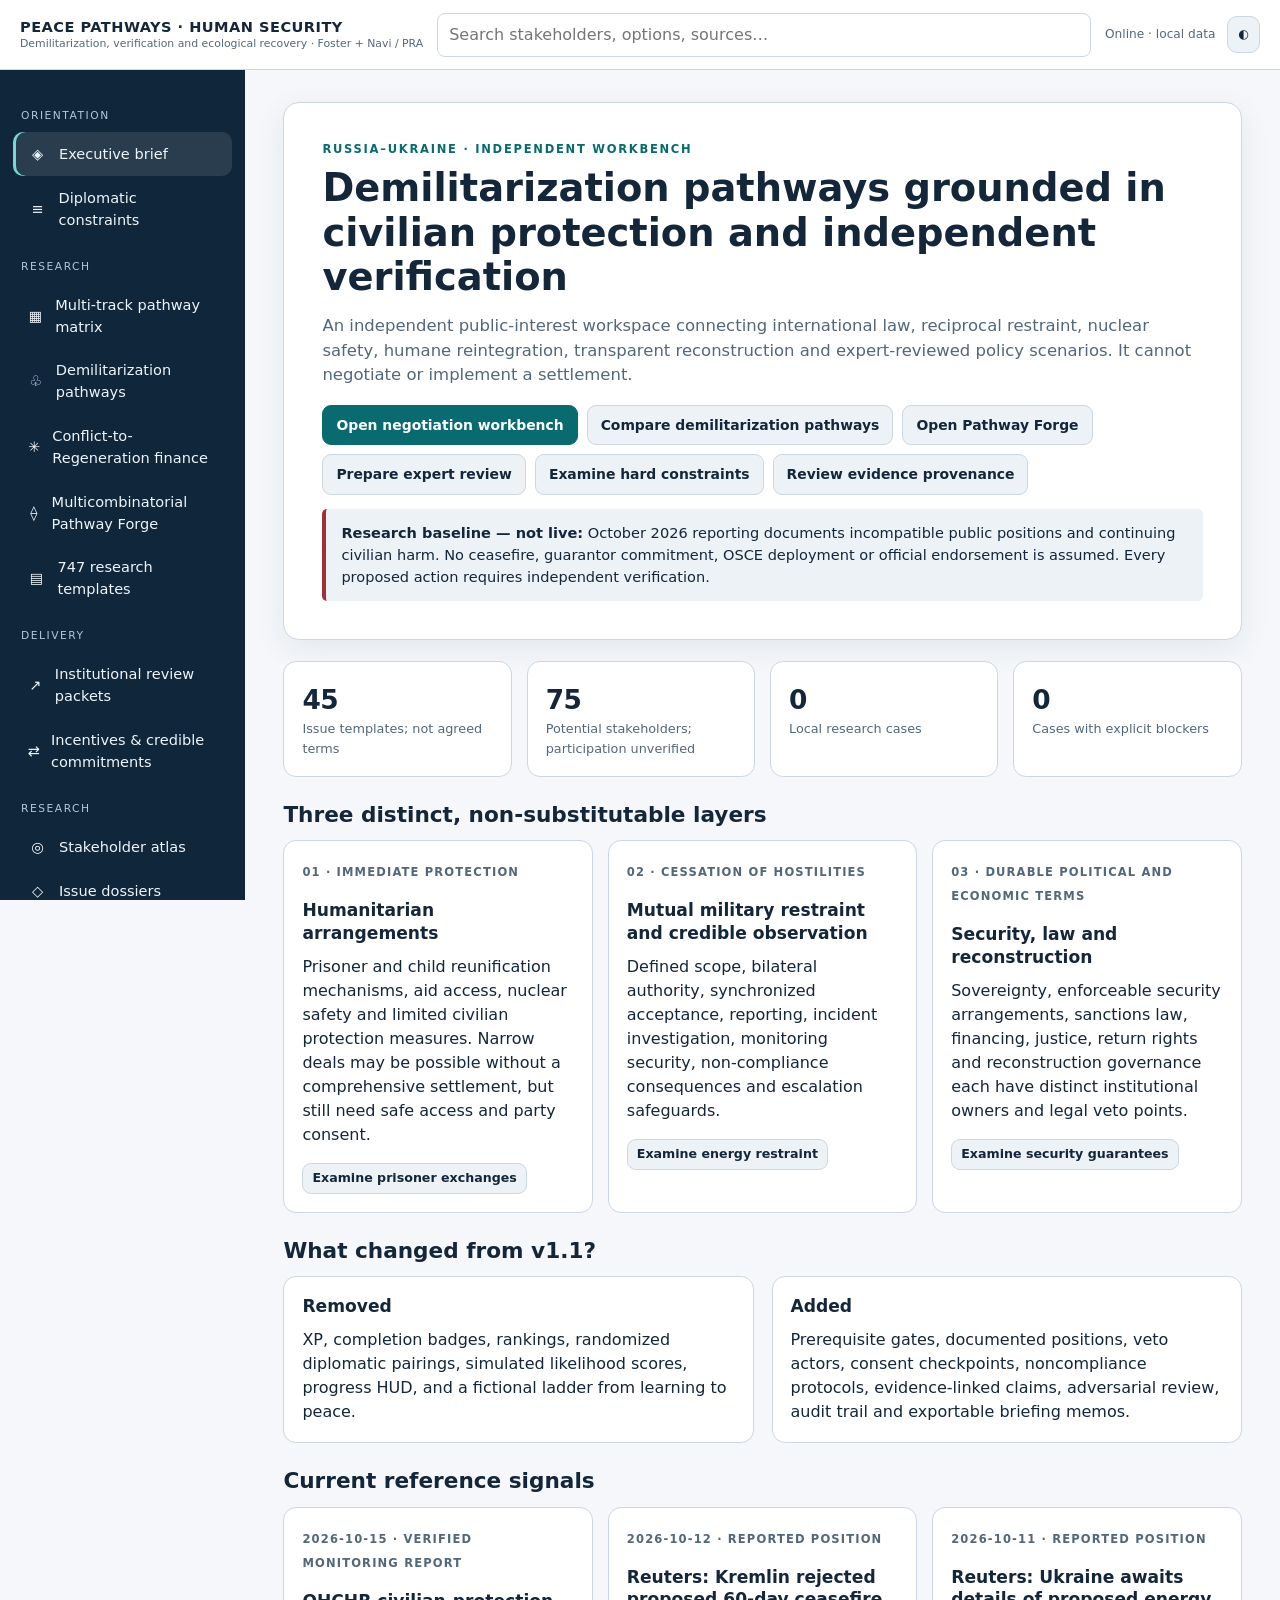
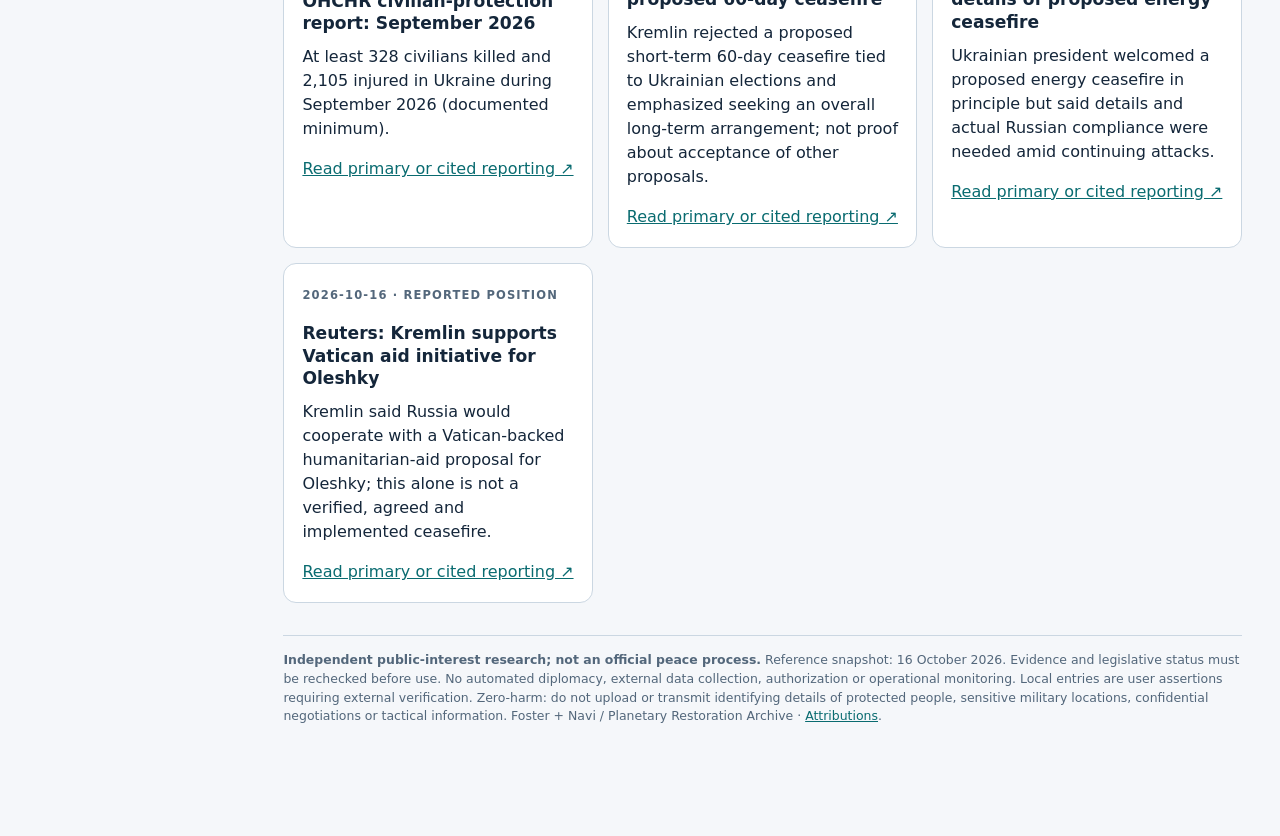
==== commit a962de4d: "v6" ====
--- a/v5/index.html
+++ b/v5/index.html
@@ -1,8 +1,8 @@
 <!doctype html>
-<html lang="en"><head><meta charset="utf-8"><meta name="viewport" content="width=device-width, initial-scale=1"><meta name="color-scheme" content="light dark"><meta name="theme-color" content="#122941"><meta name="description" content="Independent evidence-oriented Russia–Ukraine peace negotiation and civilian protection design workbench. No official mandate or operational authority."><title>Peace Pathways OS v4 | Multi-Track Diplomacy & Decision Support</title><link rel="icon" href="./assets/icon-192.png"><link rel="manifest" href="./manifest.webmanifest"><link rel="stylesheet" href="./styles.css"></head>
+<html lang="en"><head><meta charset="utf-8"><meta name="viewport" content="width=device-width, initial-scale=1"><meta name="color-scheme" content="light dark"><meta name="theme-color" content="#122941"><meta name="description" content="Independent evidence-oriented Russia–Ukraine peace negotiation and civilian protection design workbench. No official mandate or operational authority."><title>Peace Pathways OS v4.1 | Multi-Track Diplomacy & Decision Support</title><link rel="icon" href="./assets/icon-192.png"><link rel="manifest" href="./manifest.webmanifest"><link rel="stylesheet" href="./styles.css"></head>
 <body><a class="skip" href="#main">Skip to main content</a>
 <header class="topbar"><button id="menuToggle" aria-label="Open navigation" aria-controls="nav" aria-expanded="false" class="icon-btn mobile">☰</button><a class="identity" href="#/brief"><strong>PEACE PATHWAYS · HUMAN SECURITY</strong><small>Demilitarization, verification and ecological recovery · Foster + Navi / PRA</small></a><label class="search"><span class="visually-hidden">Search stakeholders, options or evidence</span><input id="globalSearch" type="search" placeholder="Search stakeholders, options, sources…"></label><div class="topright"><span id="netStatus" title="Connectivity only; not a guarantee of remote services">Offline capable</span><button id="themeToggle" class="icon-btn" title="Switch color theme" aria-label="Switch color theme">◐</button></div></header>
-<div class="app"><aside class="sidebar" id="nav"><nav aria-label="Primary navigation" id="routeNav"></nav><div class="meta"><b>Research baseline: 16 Oct 2026</b><p>All positions are dated and attributable. Proposals are hypotheses, not mandates.</p><p id="storageIndicator">Local workspace</p></div></aside><main id="main" tabindex="-1"><noscript><h1>Peace Pathways OS v4</h1><p>Evidence-first negotiation design, civilian protection, and recovery planning. This website is independent and does not negotiate on behalf of any party. JavaScript enables the searchable catalogs, private workspace and draft exports.</p><p>Read the offline documentation and complete source files: <a href="./README.md">README</a>, <a href="./data/evidence.json">Evidence</a>, <a href="./data/solutions.json">Issue library</a>, and <a href="./data/entities.json">Stakeholder reference</a>, <a href="./data/pathway-catalog.json">Multi-track catalog</a> and <a href="./data/guide-bank.json">Legacy research guides</a>.</p></noscript></main></div>
+<div class="app"><aside class="sidebar" id="nav"><nav aria-label="Primary navigation" id="routeNav"></nav><div class="meta"><b>Research baseline: 16 Oct 2026</b><p>All positions are dated and attributable. Proposals are hypotheses, not mandates.</p><p id="storageIndicator">Local workspace</p></div></aside><main id="main" tabindex="-1"><noscript><h1>Peace Pathways OS v4.1</h1><p>Evidence-first negotiation design, civilian protection, and recovery planning. This website is independent and does not negotiate on behalf of any party. JavaScript enables the searchable catalogs, private workspace and draft exports.</p><p>Read the offline documentation and complete source files: <a href="./README.md">README</a>, <a href="./data/evidence.json">Evidence</a>, <a href="./data/solutions.json">Issue library</a>, and <a href="./data/entities.json">Stakeholder reference</a>, <a href="./data/pathway-catalog.json">Multi-track catalog</a> <a href="./data/regenerative-funding.json">Regenerative finance options</a> and <a href="./data/guide-bank.json">Legacy research guides</a>.</p></noscript></main></div>
 <div id="toast" role="status" aria-live="polite" class="toast"></div>
-<script type="application/json" id="catalog">{"version":"4.0.0","asOf":"2026-10-16","entities":[{"id":"ukraine","name":"Ukraine","kind":"state","capabilities":["decision","security","humanitarian","legal","civilian","energy","maritime"],"mandate":"Authorized Ukrainian authorities must consent to sovereign decisions and operational instructions.","constraint":"Security, territorial integrity, protection of civilians and meaningful guarantees are vital.","status":"Potential contribution — not an endorsement, pledge or verified participation","confidence":"Medium: capability assessment; willingness unverified","stakeholderModel":{"documentedAuthority":"Authorized Ukrainian authorities must consent to sovereign decisions and operational instructions.","potentialLeverage":["decision","security","humanitarian","legal","civilian","energy","maritime"],"inferredIncentive":"INFERENCE, NOT AN OFFICIAL POSITION: Protect civilian lives, maintain lawful agency and secure credible commitments.","constraints":"Security, territorial integrity, protection of civilians and meaningful guarantees are vital.","redLines":"UNKNOWN without entity-specific authorized, dated consultation; law and affected communities must be protected.","BATNA":"UNCERTAIN: validate documented alternatives and opportunity costs; do not invent private motives.","spoilerRisk":"Loss of mandate, non-cooperation, disinformation, funding gaps or verification failure; test context specifically."}},{"id":"russia","name":"Russia","kind":"state","capabilities":["decision","security","trade","energy","maritime","legal"],"mandate":"Russian civilian and military authorities can decide whether Russian forces cease attacks or withdraw.","constraint":"Russian acceptance cannot be inferred from talks; independently verify implementation.","status":"Potential contribution — not an endorsement, pledge or verified participation","confidence":"Medium: capability assessment; willingness unverified","stakeholderModel":{"documentedAuthority":"Russian civilian and military authorities can decide whether Russian forces cease attacks or withdraw.","potentialLeverage":["decision","security","trade","energy","maritime","legal"],"inferredIncentive":"INFERENCE, NOT AN OFFICIAL POSITION: A credible, bounded arrangement should improve civilian safety while respecting this actor’s mandate and constraints.","constraints":"Russian acceptance cannot be inferred from talks; independently verify implementation.","redLines":"UNKNOWN without entity-specific authorized, dated consultation; law and affected communities must be protected.","BATNA":"UNCERTAIN: validate documented alternatives and opportunity costs; do not invent private motives.","spoilerRisk":"Loss of mandate, non-cooperation, disinformation, funding gaps or verification failure; test context specifically."}},{"id":"united-states","name":"United States","kind":"state","capabilities":["mediation","security","finance","trade","legal"],"mandate":"Coordinates high-level diplomacy, sanctions and potential security commitments.","constraint":"Changes in policy may undermine counterpart confidence and predictability.","status":"Potential contribution — not an endorsement, pledge or verified participation","confidence":"Medium: capability assessment; willingness unverified","stakeholderModel":{"documentedAuthority":"Coordinates high-level diplomacy, sanctions and potential security commitments.","potentialLeverage":["mediation","security","finance","trade","legal"],"inferredIncentive":"INFERENCE, NOT AN OFFICIAL POSITION: A credible, bounded arrangement should improve civilian safety while respecting this actor’s mandate and constraints.","constraints":"Changes in policy may undermine counterpart confidence and predictability.","redLines":"UNKNOWN without entity-specific authorized, dated consultation; law and affected communities must be protected.","BATNA":"UNCERTAIN: validate documented alternatives and opportunity costs; do not invent private motives.","spoilerRisk":"Loss of mandate, non-cooperation, disinformation, funding gaps or verification failure; test context specifically."}},{"id":"european-union","name":"European Union","kind":"intergovernmental","capabilities":["finance","trade","security","legal","reconstruction","verification"],"mandate":"EU institutions and member states control important European financial and sanctions decisions.","constraint":"Member-state powers, legal competences and unanimity requirements differ.","status":"Potential contribution — not an endorsement, pledge or verified participation","confidence":"Medium: capability assessment; willingness unverified","stakeholderModel":{"documentedAuthority":"EU institutions and member states control important European financial and sanctions decisions.","potentialLeverage":["finance","trade","security","legal","reconstruction","verification"],"inferredIncentive":"INFERENCE, NOT AN OFFICIAL POSITION: A credible, bounded arrangement should improve civilian safety while respecting this actor’s mandate and constraints.","constraints":"Member-state powers, legal competences and unanimity requirements differ.","redLines":"UNKNOWN without entity-specific authorized, dated consultation; law and affected communities must be protected.","BATNA":"UNCERTAIN: validate documented alternatives and opportunity costs; do not invent private motives.","spoilerRisk":"Loss of mandate, non-cooperation, disinformation, funding gaps or verification failure; test context specifically."}},{"id":"china","name":"China","kind":"state","capabilities":["trade","mediation","finance","decision"],"mandate":"Maintains extensive political and commercial ties and diplomatic access to Moscow.","constraint":"Willingness to exercise costly influence remains unproven.","status":"Potential contribution — not an endorsement, pledge or verified participation","confidence":"Medium: capability assessment; willingness unverified","stakeholderModel":{"documentedAuthority":"Maintains extensive political and commercial ties and diplomatic access to Moscow.","potentialLeverage":["trade","mediation","finance","decision"],"inferredIncentive":"INFERENCE, NOT AN OFFICIAL POSITION: A credible, bounded arrangement should improve civilian safety while respecting this actor’s mandate and constraints.","constraints":"Willingness to exercise costly influence remains unproven.","redLines":"UNKNOWN without entity-specific authorized, dated consultation; law and affected communities must be protected.","BATNA":"UNCERTAIN: validate documented alternatives and opportunity costs; do not invent private motives.","spoilerRisk":"Loss of mandate, non-cooperation, disinformation, funding gaps or verification failure; test context specifically."}},{"id":"turkiye","name":"Türkiye","kind":"state","capabilities":["mediation","maritime","trade","security","humanitarian"],"mandate":"Can convene talks and support technical Black Sea maritime arrangements.","constraint":"Shipping safety cannot be guaranteed unilaterally.","status":"Potential contribution — not an endorsement, pledge or verified participation","confidence":"Medium: capability assessment; willingness unverified","stakeholderModel":{"documentedAuthority":"Can convene talks and support technical Black Sea maritime arrangements.","potentialLeverage":["mediation","maritime","trade","security","humanitarian"],"inferredIncentive":"INFERENCE, NOT AN OFFICIAL POSITION: A credible, bounded arrangement should improve civilian safety while respecting this actor’s mandate and constraints.","constraints":"Shipping safety cannot be guaranteed unilaterally.","redLines":"UNKNOWN without entity-specific authorized, dated consultation; law and affected communities must be protected.","BATNA":"UNCERTAIN: validate documented alternatives and opportunity costs; do not invent private motives.","spoilerRisk":"Loss of mandate, non-cooperation, disinformation, funding gaps or verification failure; test context specifically."}},{"id":"india","name":"India","kind":"state","capabilities":["mediation","trade","energy","maritime","finance"],"mandate":"Can connect energy, maritime, commercial and diplomatic workstreams.","constraint":"May prioritize strategic autonomy; commitments require explicit consent.","status":"Potential contribution — not an endorsement, pledge or verified participation","confidence":"Medium: capability assessment; willingness unverified","stakeholderModel":{"documentedAuthority":"Can connect energy, maritime, commercial and diplomatic workstreams.","potentialLeverage":["mediation","trade","energy","maritime","finance"],"inferredIncentive":"INFERENCE, NOT AN OFFICIAL POSITION: A credible, bounded arrangement should improve civilian safety while respecting this actor’s mandate and constraints.","constraints":"May prioritize strategic autonomy; commitments require explicit consent.","redLines":"UNKNOWN without entity-specific authorized, dated consultation; law and affected communities must be protected.","BATNA":"UNCERTAIN: validate documented alternatives and opportunity costs; do not invent private motives.","spoilerRisk":"Loss of mandate, non-cooperation, disinformation, funding gaps or verification failure; test context specifically."}},{"id":"united-arab-emirates","name":"United Arab Emirates","kind":"state","capabilities":["mediation","humanitarian","finance"],"mandate":"Has experience facilitating prisoner exchanges and hosting meetings.","constraint":"Humanitarian success does not demonstrate comprehensive-settlement authority.","status":"Potential contribution — not an endorsement, pledge or verified participation","confidence":"Medium: capability assessment; willingness unverified","stakeholderModel":{"documentedAuthority":"Has experience facilitating prisoner exchanges and hosting meetings.","potentialLeverage":["mediation","humanitarian","finance"],"inferredIncentive":"INFERENCE, NOT AN OFFICIAL POSITION: A credible, bounded arrangement should improve civilian safety while respecting this actor’s mandate and constraints.","constraints":"Humanitarian success does not demonstrate comprehensive-settlement authority.","redLines":"UNKNOWN without entity-specific authorized, dated consultation; law and affected communities must be protected.","BATNA":"UNCERTAIN: validate documented alternatives and opportunity costs; do not invent private motives.","spoilerRisk":"Loss of mandate, non-cooperation, disinformation, funding gaps or verification failure; test context specifically."}},{"id":"united-kingdom","name":"United Kingdom","kind":"state","capabilities":["security","finance","legal","reconstruction","verification"],"mandate":"Could underwrite security and implementation support through lawful commitments.","constraint":"Cannot unilaterally guarantee another government's decisions.","status":"Potential contribution — not an endorsement, pledge or verified participation","confidence":"Medium: capability assessment; willingness unverified","stakeholderModel":{"documentedAuthority":"Could underwrite security and implementation support through lawful commitments.","potentialLeverage":["security","finance","legal","reconstruction","verification"],"inferredIncentive":"INFERENCE, NOT AN OFFICIAL POSITION: A credible, bounded arrangement should improve civilian safety while respecting this actor’s mandate and constraints.","constraints":"Cannot unilaterally guarantee another government's decisions.","redLines":"UNKNOWN without entity-specific authorized, dated consultation; law and affected communities must be protected.","BATNA":"UNCERTAIN: validate documented alternatives and opportunity costs; do not invent private motives.","spoilerRisk":"Loss of mandate, non-cooperation, disinformation, funding gaps or verification failure; test context specifically."}},{"id":"france","name":"France","kind":"state","capabilities":["security","mediation","legal","reconstruction","verification"],"mandate":"Has UN, EU and European security channels and reconstruction capacity.","constraint":"Post-ceasefire security activity requires mandates and consent.","status":"Potential contribution — not an endorsement, pledge or verified participation","confidence":"Medium: capability assessment; willingness unverified","stakeholderModel":{"documentedAuthority":"Has UN, EU and European security channels and reconstruction capacity.","potentialLeverage":["security","mediation","legal","reconstruction","verification"],"inferredIncentive":"INFERENCE, NOT AN OFFICIAL POSITION: A credible, bounded arrangement should improve civilian safety while respecting this actor’s mandate and constraints.","constraints":"Post-ceasefire security activity requires mandates and consent.","redLines":"UNKNOWN without entity-specific authorized, dated consultation; law and affected communities must be protected.","BATNA":"UNCERTAIN: validate documented alternatives and opportunity costs; do not invent private motives.","spoilerRisk":"Loss of mandate, non-cooperation, disinformation, funding gaps or verification failure; test context specifically."}},{"id":"germany","name":"Germany","kind":"state","capabilities":["finance","security","reconstruction","energy","trade"],"mandate":"Can mobilize industrial, energy and recovery resources.","constraint":"Domestic political and budgetary tradeoffs apply.","status":"Potential contribution — not an endorsement, pledge or verified participation","confidence":"Medium: capability assessment; willingness unverified","stakeholderModel":{"documentedAuthority":"Can mobilize industrial, energy and recovery resources.","potentialLeverage":["finance","security","reconstruction","energy","trade"],"inferredIncentive":"INFERENCE, NOT AN OFFICIAL POSITION: A credible, bounded arrangement should improve civilian safety while respecting this actor’s mandate and constraints.","constraints":"Domestic political and budgetary tradeoffs apply.","redLines":"UNKNOWN without entity-specific authorized, dated consultation; law and affected communities must be protected.","BATNA":"UNCERTAIN: validate documented alternatives and opportunity costs; do not invent private motives.","spoilerRisk":"Loss of mandate, non-cooperation, disinformation, funding gaps or verification failure; test context specifically."}},{"id":"coalition-of-the-willing","name":"Coalition of the Willing","kind":"coalition","capabilities":["security","verification","finance","reconstruction"],"mandate":"Potentially organizes voluntary security commitments after hostilities cease.","constraint":"Composition, authorities and deployments cannot be presumed.","status":"Potential contribution — not an endorsement, pledge or verified participation","confidence":"Medium: capability assessment; willingness unverified","stakeholderModel":{"documentedAuthority":"Potentially organizes voluntary security commitments after hostilities cease.","potentialLeverage":["security","verification","finance","reconstruction"],"inferredIncentive":"INFERENCE, NOT AN OFFICIAL POSITION: A credible, bounded arrangement should improve civilian safety while respecting this actor’s mandate and constraints.","constraints":"Composition, authorities and deployments cannot be presumed.","redLines":"UNKNOWN without entity-specific authorized, dated consultation; law and affected communities must be protected.","BATNA":"UNCERTAIN: validate documented alternatives and opportunity costs; do not invent private motives.","spoilerRisk":"Loss of mandate, non-cooperation, disinformation, funding gaps or verification failure; test context specifically."}},{"id":"nato","name":"NATO","kind":"alliance","capabilities":["security","verification","defensive-cyber"],"mandate":"Coordinates allied defence and deterrence commitments.","constraint":"Alliance consensus and escalation risks constrain options.","status":"Potential contribution — not an endorsement, pledge or verified participation","confidence":"Medium: capability assessment; willingness unverified","stakeholderModel":{"documentedAuthority":"Coordinates allied defence and deterrence commitments.","potentialLeverage":["security","verification","defensive cyber"],"inferredIncentive":"INFERENCE, NOT AN OFFICIAL POSITION: A credible, bounded arrangement should improve civilian safety while respecting this actor’s mandate and constraints.","constraints":"Alliance consensus and escalation risks constrain options.","redLines":"UNKNOWN without entity-specific authorized, dated consultation; law and affected communities must be protected.","BATNA":"UNCERTAIN: validate documented alternatives and opportunity costs; do not invent private motives.","spoilerRisk":"Loss of mandate, non-cooperation, disinformation, funding gaps or verification failure; test context specifically."}},{"id":"egypt","name":"Egypt","kind":"state","capabilities":["mediation","maritime","trade","humanitarian"],"mandate":"Could help convene a food-and-shipping safe-passage workstream.","constraint":"No authority to command belligerents or commercial ships.","status":"Potential contribution — not an endorsement, pledge or verified participation","confidence":"Medium: capability assessment; willingness unverified","stakeholderModel":{"documentedAuthority":"Could help convene a food-and-shipping safe-passage workstream.","potentialLeverage":["mediation","maritime","trade","humanitarian"],"inferredIncentive":"INFERENCE, NOT AN OFFICIAL POSITION: A credible, bounded arrangement should improve civilian safety while respecting this actor’s mandate and constraints.","constraints":"No authority to command belligerents or commercial ships.","redLines":"UNKNOWN without entity-specific authorized, dated consultation; law and affected communities must be protected.","BATNA":"UNCERTAIN: validate documented alternatives and opportunity costs; do not invent private motives.","spoilerRisk":"Loss of mandate, non-cooperation, disinformation, funding gaps or verification failure; test context specifically."}},{"id":"brazil","name":"Brazil","kind":"state","capabilities":["mediation","trade","finance","civilian"],"mandate":"Offers Global South diplomatic connectivity and multilateral diplomacy.","constraint":"Any mediation formula must genuinely include Ukraine.","status":"Potential contribution — not an endorsement, pledge or verified participation","confidence":"Medium: capability assessment; willingness unverified","stakeholderModel":{"documentedAuthority":"Offers Global South diplomatic connectivity and multilateral diplomacy.","potentialLeverage":["mediation","trade","finance","civilian"],"inferredIncentive":"INFERENCE, NOT AN OFFICIAL POSITION: A credible, bounded arrangement should improve civilian safety while respecting this actor’s mandate and constraints.","constraints":"Any mediation formula must genuinely include Ukraine.","redLines":"UNKNOWN without entity-specific authorized, dated consultation; law and affected communities must be protected.","BATNA":"UNCERTAIN: validate documented alternatives and opportunity costs; do not invent private motives.","spoilerRisk":"Loss of mandate, non-cooperation, disinformation, funding gaps or verification failure; test context specifically."}},{"id":"switzerland","name":"Switzerland","kind":"state","capabilities":["mediation","verification","legal","humanitarian"],"mandate":"Could host diplomacy and develop monitoring procedures.","constraint":"Neutral facilitation cannot substitute for mandate or consent.","status":"Potential contribution — not an endorsement, pledge or verified participation","confidence":"Medium: capability assessment; willingness unverified","stakeholderModel":{"documentedAuthority":"Could host diplomacy and develop monitoring procedures.","potentialLeverage":["mediation","verification","legal","humanitarian"],"inferredIncentive":"INFERENCE, NOT AN OFFICIAL POSITION: A credible, bounded arrangement should improve civilian safety while respecting this actor’s mandate and constraints.","constraints":"Neutral facilitation cannot substitute for mandate or consent.","redLines":"UNKNOWN without entity-specific authorized, dated consultation; law and affected communities must be protected.","BATNA":"UNCERTAIN: validate documented alternatives and opportunity costs; do not invent private motives.","spoilerRisk":"Loss of mandate, non-cooperation, disinformation, funding gaps or verification failure; test context specifically."}},{"id":"osce","name":"OSCE","kind":"intergovernmental","capabilities":["verification","mediation","security","legal"],"mandate":"Possible technical monitoring, incident processes and dialogue support.","constraint":"Mandate, access, resources and consensus are significant hurdles.","status":"Potential contribution — not an endorsement, pledge or verified participation","confidence":"Medium: capability assessment; willingness unverified","stakeholderModel":{"documentedAuthority":"Possible technical monitoring, incident processes and dialogue support.","potentialLeverage":["verification","mediation","security","legal"],"inferredIncentive":"INFERENCE, NOT AN OFFICIAL POSITION: A credible, bounded arrangement should improve civilian safety while respecting this actor’s mandate and constraints.","constraints":"Mandate, access, resources and consensus are significant hurdles.","redLines":"UNKNOWN without entity-specific authorized, dated consultation; law and affected communities must be protected.","BATNA":"UNCERTAIN: validate documented alternatives and opportunity costs; do not invent private motives.","spoilerRisk":"Loss of mandate, non-cooperation, disinformation, funding gaps or verification failure; test context specifically."}},{"id":"united-nations-secretariat","name":"United Nations Secretariat","kind":"intergovernmental","capabilities":["mediation","humanitarian","legal","verification"],"mandate":"Offers good offices, operational coordination and international framework.","constraint":"Secretariat cannot impose a settlement or exceed mandate.","status":"Potential contribution — not an endorsement, pledge or verified participation","confidence":"Medium: capability assessment; willingness unverified","stakeholderModel":{"documentedAuthority":"Offers good offices, operational coordination and international framework.","potentialLeverage":["mediation","humanitarian","legal","verification"],"inferredIncentive":"INFERENCE, NOT AN OFFICIAL POSITION: A credible, bounded arrangement should improve civilian safety while respecting this actor’s mandate and constraints.","constraints":"Secretariat cannot impose a settlement or exceed mandate.","redLines":"UNKNOWN without entity-specific authorized, dated consultation; law and affected communities must be protected.","BATNA":"UNCERTAIN: validate documented alternatives and opportunity costs; do not invent private motives.","spoilerRisk":"Loss of mandate, non-cooperation, disinformation, funding gaps or verification failure; test context specifically."}},{"id":"saudi-arabia","name":"Saudi Arabia","kind":"state","capabilities":["mediation","energy","trade","finance"],"mandate":"May convene talks and support commodity and confidence measures.","constraint":"High-level access is not proof of effective coercive leverage.","status":"Potential contribution — not an endorsement, pledge or verified participation","confidence":"Medium: capability assessment; willingness unverified","stakeholderModel":{"documentedAuthority":"May convene talks and support commodity and confidence measures.","potentialLeverage":["mediation","energy","trade","finance"],"inferredIncentive":"INFERENCE, NOT AN OFFICIAL POSITION: A credible, bounded arrangement should improve civilian safety while respecting this actor’s mandate and constraints.","constraints":"High-level access is not proof of effective coercive leverage.","redLines":"UNKNOWN without entity-specific authorized, dated consultation; law and affected communities must be protected.","BATNA":"UNCERTAIN: validate documented alternatives and opportunity costs; do not invent private motives.","spoilerRisk":"Loss of mandate, non-cooperation, disinformation, funding gaps or verification failure; test context specifically."}},{"id":"kazakhstan","name":"Kazakhstan","kind":"state","capabilities":["mediation","trade","humanitarian"],"mandate":"Offers regional diplomacy and possible confidence-building channels.","constraint":"Political and economic dependencies constrain room to maneuver.","status":"Potential contribution — not an endorsement, pledge or verified participation","confidence":"Medium: capability assessment; willingness unverified","stakeholderModel":{"documentedAuthority":"Offers regional diplomacy and possible confidence-building channels.","potentialLeverage":["mediation","trade","humanitarian"],"inferredIncentive":"INFERENCE, NOT AN OFFICIAL POSITION: A credible, bounded arrangement should improve civilian safety while respecting this actor’s mandate and constraints.","constraints":"Political and economic dependencies constrain room to maneuver.","redLines":"UNKNOWN without entity-specific authorized, dated consultation; law and affected communities must be protected.","BATNA":"UNCERTAIN: validate documented alternatives and opportunity costs; do not invent private motives.","spoilerRisk":"Loss of mandate, non-cooperation, disinformation, funding gaps or verification failure; test context specifically."}},{"id":"iaea","name":"IAEA","kind":"intergovernmental","capabilities":["nuclear","verification","energy","legal"],"mandate":"Provides nuclear-safety expertise and supports technical repair arrangements.","constraint":"Safeguards mandate is not a general ceasefire-enforcement mandate.","status":"Potential contribution — not an endorsement, pledge or verified participation","confidence":"Medium: capability assessment; willingness unverified","stakeholderModel":{"documentedAuthority":"Provides nuclear-safety expertise and supports technical repair arrangements.","potentialLeverage":["nuclear","verification","energy","legal"],"inferredIncentive":"INFERENCE, NOT AN OFFICIAL POSITION: A credible, bounded arrangement should improve civilian safety while respecting this actor’s mandate and constraints.","constraints":"Safeguards mandate is not a general ceasefire-enforcement mandate.","redLines":"UNKNOWN without entity-specific authorized, dated consultation; law and affected communities must be protected.","BATNA":"UNCERTAIN: validate documented alternatives and opportunity costs; do not invent private motives.","spoilerRisk":"Loss of mandate, non-cooperation, disinformation, funding gaps or verification failure; test context specifically."}},{"id":"icrc","name":"ICRC","kind":"humanitarian","capabilities":["humanitarian","prisoners","children","civilian","legal"],"mandate":"Neutral, impartial intermediary for detention, tracing and repatriation.","constraint":"Requires access, parties' cooperation and humanitarian confidentiality.","status":"Potential contribution — not an endorsement, pledge or verified participation","confidence":"Medium: capability assessment; willingness unverified","stakeholderModel":{"documentedAuthority":"Neutral, impartial intermediary for detention, tracing and repatriation.","potentialLeverage":["humanitarian","prisoners","children","civilian","legal"],"inferredIncentive":"INFERENCE, NOT AN OFFICIAL POSITION: A credible, bounded arrangement should improve civilian safety while respecting this actor’s mandate and constraints.","constraints":"Requires access, parties' cooperation and humanitarian confidentiality.","redLines":"UNKNOWN without entity-specific authorized, dated consultation; law and affected communities must be protected.","BATNA":"UNCERTAIN: validate documented alternatives and opportunity costs; do not invent private motives.","spoilerRisk":"Loss of mandate, non-cooperation, disinformation, funding gaps or verification failure; test context specifically."}},{"id":"qatar","name":"Qatar","kind":"state","capabilities":["mediation","children","humanitarian"],"mandate":"Offers child and family reunification mediation experience.","constraint":"Consent and child protection govern all interventions.","status":"Potential contribution — not an endorsement, pledge or verified participation","confidence":"Medium: capability assessment; willingness unverified","stakeholderModel":{"documentedAuthority":"Offers child and family reunification mediation experience.","potentialLeverage":["mediation","children","humanitarian"],"inferredIncentive":"INFERENCE, NOT AN OFFICIAL POSITION: A credible, bounded arrangement should improve civilian safety while respecting this actor’s mandate and constraints.","constraints":"Consent and child protection govern all interventions.","redLines":"UNKNOWN without entity-specific authorized, dated consultation; law and affected communities must be protected.","BATNA":"UNCERTAIN: validate documented alternatives and opportunity costs; do not invent private motives.","spoilerRisk":"Loss of mandate, non-cooperation, disinformation, funding gaps or verification failure; test context specifically."}},{"id":"ukrainian-and-russian-military-commands","name":"Ukrainian and Russian military commands","kind":"operational","capabilities":["decision","security","verification","energy","maritime"],"mandate":"Only authorized command structures can transmit synchronized ceasefire orders.","constraint":"No third party may impersonate, instruct or target combatants.","status":"Potential contribution — not an endorsement, pledge or verified participation","confidence":"Medium: capability assessment; willingness unverified","stakeholderModel":{"documentedAuthority":"Only authorized command structures can transmit synchronized ceasefire orders.","potentialLeverage":["decision","security","verification","energy","maritime"],"inferredIncentive":"INFERENCE, NOT AN OFFICIAL POSITION: A credible, bounded arrangement should improve civilian safety while respecting this actor’s mandate and constraints.","constraints":"No third party may impersonate, instruct or target combatants.","redLines":"UNKNOWN without entity-specific authorized, dated consultation; law and affected communities must be protected.","BATNA":"UNCERTAIN: validate documented alternatives and opportunity costs; do not invent private motives.","spoilerRisk":"Loss of mandate, non-cooperation, disinformation, funding gaps or verification failure; test context specifically."}},{"id":"un-ocha","name":"UN OCHA","kind":"humanitarian","capabilities":["humanitarian","civilian","verification"],"mandate":"Can coordinate relief and protection information within its mandate.","constraint":"Access is negotiated; no guarantee of safe corridors.","status":"Potential contribution — not an endorsement, pledge or verified participation","confidence":"Medium: capability assessment; willingness unverified","stakeholderModel":{"documentedAuthority":"Can coordinate relief and protection information within its mandate.","potentialLeverage":["humanitarian","civilian","verification"],"inferredIncentive":"INFERENCE, NOT AN OFFICIAL POSITION: A credible, bounded arrangement should improve civilian safety while respecting this actor’s mandate and constraints.","constraints":"Access is negotiated; no guarantee of safe corridors.","redLines":"UNKNOWN without entity-specific authorized, dated consultation; law and affected communities must be protected.","BATNA":"UNCERTAIN: validate documented alternatives and opportunity costs; do not invent private motives.","spoilerRisk":"Loss of mandate, non-cooperation, disinformation, funding gaps or verification failure; test context specifically."}},{"id":"imo","name":"IMO","kind":"intergovernmental","capabilities":["maritime","trade","legal","verification"],"mandate":"Provides maritime safety standards, coordination and reporting channels.","constraint":"No military enforcement powers.","status":"Potential contribution — not an endorsement, pledge or verified participation","confidence":"Medium: capability assessment; willingness unverified","stakeholderModel":{"documentedAuthority":"Provides maritime safety standards, coordination and reporting channels.","potentialLeverage":["maritime","trade","legal","verification"],"inferredIncentive":"INFERENCE, NOT AN OFFICIAL POSITION: A credible, bounded arrangement should improve civilian safety while respecting this actor’s mandate and constraints.","constraints":"No military enforcement powers.","redLines":"UNKNOWN without entity-specific authorized, dated consultation; law and affected communities must be protected.","BATNA":"UNCERTAIN: validate documented alternatives and opportunity costs; do not invent private motives.","spoilerRisk":"Loss of mandate, non-cooperation, disinformation, funding gaps or verification failure; test context specifically."}},{"id":"unctad","name":"UNCTAD","kind":"intergovernmental","capabilities":["trade","maritime","finance","food"],"mandate":"Can study and facilitate trade, grain, fertilizers and supply chains.","constraint":"Commercial facilitation is not a military agreement.","status":"Potential contribution — not an endorsement, pledge or verified participation","confidence":"Medium: capability assessment; willingness unverified","stakeholderModel":{"documentedAuthority":"Can study and facilitate trade, grain, fertilizers and supply chains.","potentialLeverage":["trade","maritime","finance","food"],"inferredIncentive":"INFERENCE, NOT AN OFFICIAL POSITION: A credible, bounded arrangement should improve civilian safety while respecting this actor’s mandate and constraints.","constraints":"Commercial facilitation is not a military agreement.","redLines":"UNKNOWN without entity-specific authorized, dated consultation; law and affected communities must be protected.","BATNA":"UNCERTAIN: validate documented alternatives and opportunity costs; do not invent private motives.","spoilerRisk":"Loss of mandate, non-cooperation, disinformation, funding gaps or verification failure; test context specifically."}},{"id":"world-food-programme","name":"World Food Programme","kind":"humanitarian","capabilities":["food","humanitarian","trade","logistics"],"mandate":"Supports food-security analysis, sourcing and distribution.","constraint":"Access and funding constrain operations.","status":"Potential contribution — not an endorsement, pledge or verified participation","confidence":"Medium: capability assessment; willingness unverified","stakeholderModel":{"documentedAuthority":"Supports food-security analysis, sourcing and distribution.","potentialLeverage":["food","humanitarian","trade","logistics"],"inferredIncentive":"INFERENCE, NOT AN OFFICIAL POSITION: A credible, bounded arrangement should improve civilian safety while respecting this actor’s mandate and constraints.","constraints":"Access and funding constrain operations.","redLines":"UNKNOWN without entity-specific authorized, dated consultation; law and affected communities must be protected.","BATNA":"UNCERTAIN: validate documented alternatives and opportunity costs; do not invent private motives.","spoilerRisk":"Loss of mandate, non-cooperation, disinformation, funding gaps or verification failure; test context specifically."}},{"id":"unicef","name":"UNICEF","kind":"humanitarian","capabilities":["children","civilian","humanitarian","education"],"mandate":"Child protection, education and basic-services support.","constraint":"Protection and safeguarding requirements are paramount.","status":"Potential contribution — not an endorsement, pledge or verified participation","confidence":"Medium: capability assessment; willingness unverified","stakeholderModel":{"documentedAuthority":"Child protection, education and basic-services support.","potentialLeverage":["children","civilian","humanitarian","education"],"inferredIncentive":"INFERENCE, NOT AN OFFICIAL POSITION: A credible, bounded arrangement should improve civilian safety while respecting this actor’s mandate and constraints.","constraints":"Protection and safeguarding requirements are paramount.","redLines":"UNKNOWN without entity-specific authorized, dated consultation; law and affected communities must be protected.","BATNA":"UNCERTAIN: validate documented alternatives and opportunity costs; do not invent private motives.","spoilerRisk":"Loss of mandate, non-cooperation, disinformation, funding gaps or verification failure; test context specifically."}},{"id":"unhcr","name":"UNHCR","kind":"humanitarian","capabilities":["humanitarian","civilian","refugees","reconstruction"],"mandate":"Assists displaced people and supports voluntary, safe durable solutions.","constraint":"Returns cannot be compelled or presumed safe.","status":"Potential contribution — not an endorsement, pledge or verified participation","confidence":"Medium: capability assessment; willingness unverified","stakeholderModel":{"documentedAuthority":"Assists displaced people and supports voluntary, safe durable solutions.","potentialLeverage":["humanitarian","civilian","refugees","reconstruction"],"inferredIncentive":"INFERENCE, NOT AN OFFICIAL POSITION: A credible, bounded arrangement should improve civilian safety while respecting this actor’s mandate and constraints.","constraints":"Returns cannot be compelled or presumed safe.","redLines":"UNKNOWN without entity-specific authorized, dated consultation; law and affected communities must be protected.","BATNA":"UNCERTAIN: validate documented alternatives and opportunity costs; do not invent private motives.","spoilerRisk":"Loss of mandate, non-cooperation, disinformation, funding gaps or verification failure; test context specifically."}},{"id":"international-coalition-for-return-of-ukrainian-children","name":"International Coalition for Return of Ukrainian Children","kind":"coalition","capabilities":["children","humanitarian","legal","verification"],"mandate":"Can coordinate lawful return and reunification efforts.","constraint":"Child identity, consent and privacy require careful safeguards.","status":"Potential contribution — not an endorsement, pledge or verified participation","confidence":"Medium: capability assessment; willingness unverified","stakeholderModel":{"documentedAuthority":"Can coordinate lawful return and reunification efforts.","potentialLeverage":["children","humanitarian","legal","verification"],"inferredIncentive":"INFERENCE, NOT AN OFFICIAL POSITION: A credible, bounded arrangement should improve civilian safety while respecting this actor’s mandate and constraints.","constraints":"Child identity, consent and privacy require careful safeguards.","redLines":"UNKNOWN without entity-specific authorized, dated consultation; law and affected communities must be protected.","BATNA":"UNCERTAIN: validate documented alternatives and opportunity costs; do not invent private motives.","spoilerRisk":"Loss of mandate, non-cooperation, disinformation, funding gaps or verification failure; test context specifically."}},{"id":"eu-satellite-centre","name":"EU Satellite Centre","kind":"institution","capabilities":["verification","data","security"],"mandate":"Could provide authorized earth-observation analysis for civilian verification.","constraint":"Geospatial intelligence must avoid operational targeting and privacy harms.","status":"Potential contribution — not an endorsement, pledge or verified participation","confidence":"Medium: capability assessment; willingness unverified","stakeholderModel":{"documentedAuthority":"Could provide authorized earth-observation analysis for civilian verification.","potentialLeverage":["verification","data","security"],"inferredIncentive":"INFERENCE, NOT AN OFFICIAL POSITION: A credible, bounded arrangement should improve civilian safety while respecting this actor’s mandate and constraints.","constraints":"Geospatial intelligence must avoid operational targeting and privacy harms.","redLines":"UNKNOWN without entity-specific authorized, dated consultation; law and affected communities must be protected.","BATNA":"UNCERTAIN: validate documented alternatives and opportunity costs; do not invent private motives.","spoilerRisk":"Loss of mandate, non-cooperation, disinformation, funding gaps or verification failure; test context specifically."}},{"id":"ukrainian-and-russian-energy-grid-operators","name":"Ukrainian and Russian energy-grid operators","kind":"operational","capabilities":["energy","nuclear","verification","logistics"],"mandate":"Can perform technically authorized repairs and grid-level protection planning.","constraint":"Work requires permits, safety guarantees and protected access.","status":"Potential contribution — not an endorsement, pledge or verified participation","confidence":"Medium: capability assessment; willingness unverified","stakeholderModel":{"documentedAuthority":"Can perform technically authorized repairs and grid-level protection planning.","potentialLeverage":["energy","nuclear","verification","logistics"],"inferredIncentive":"INFERENCE, NOT AN OFFICIAL POSITION: A credible, bounded arrangement should improve civilian safety while respecting this actor’s mandate and constraints.","constraints":"Work requires permits, safety guarantees and protected access.","redLines":"UNKNOWN without entity-specific authorized, dated consultation; law and affected communities must be protected.","BATNA":"UNCERTAIN: validate documented alternatives and opportunity costs; do not invent private motives.","spoilerRisk":"Loss of mandate, non-cooperation, disinformation, funding gaps or verification failure; test context specifically."}},{"id":"poland","name":"Poland","kind":"state","capabilities":["security","logistics","finance","reconstruction","refugees"],"mandate":"Critical logistics and cross-border relief coordination.","constraint":"Security responsibilities and domestic interests matter.","status":"Potential contribution — not an endorsement, pledge or verified participation","confidence":"Medium: capability assessment; willingness unverified","stakeholderModel":{"documentedAuthority":"Critical logistics and cross-border relief coordination.","potentialLeverage":["security","logistics","finance","reconstruction","refugees"],"inferredIncentive":"INFERENCE, NOT AN OFFICIAL POSITION: A credible, bounded arrangement should improve civilian safety while respecting this actor’s mandate and constraints.","constraints":"Security responsibilities and domestic interests matter.","redLines":"UNKNOWN without entity-specific authorized, dated consultation; law and affected communities must be protected.","BATNA":"UNCERTAIN: validate documented alternatives and opportunity costs; do not invent private motives.","spoilerRisk":"Loss of mandate, non-cooperation, disinformation, funding gaps or verification failure; test context specifically."}},{"id":"canada","name":"Canada","kind":"state","capabilities":["security","finance","mediation","reconstruction"],"mandate":"Can coordinate assistance, diplomacy and recovery support.","constraint":"Limited independent leverage over Moscow.","status":"Potential contribution — not an endorsement, pledge or verified participation","confidence":"Medium: capability assessment; willingness unverified","stakeholderModel":{"documentedAuthority":"Can coordinate assistance, diplomacy and recovery support.","potentialLeverage":["security","finance","mediation","reconstruction"],"inferredIncentive":"INFERENCE, NOT AN OFFICIAL POSITION: A credible, bounded arrangement should improve civilian safety while respecting this actor’s mandate and constraints.","constraints":"Limited independent leverage over Moscow.","redLines":"UNKNOWN without entity-specific authorized, dated consultation; law and affected communities must be protected.","BATNA":"UNCERTAIN: validate documented alternatives and opportunity costs; do not invent private motives.","spoilerRisk":"Loss of mandate, non-cooperation, disinformation, funding gaps or verification failure; test context specifically."}},{"id":"finland","name":"Finland","kind":"state","capabilities":["security","verification","mediation","defensive-cyber"],"mandate":"Can offer resilience and security-policy expertise.","constraint":"Border and alliance security sensitivities matter.","status":"Potential contribution — not an endorsement, pledge or verified participation","confidence":"Medium: capability assessment; willingness unverified","stakeholderModel":{"documentedAuthority":"Can offer resilience and security-policy expertise.","potentialLeverage":["security","verification","mediation","defensive cyber"],"inferredIncentive":"INFERENCE, NOT AN OFFICIAL POSITION: A credible, bounded arrangement should improve civilian safety while respecting this actor’s mandate and constraints.","constraints":"Border and alliance security sensitivities matter.","redLines":"UNKNOWN without entity-specific authorized, dated consultation; law and affected communities must be protected.","BATNA":"UNCERTAIN: validate documented alternatives and opportunity costs; do not invent private motives.","spoilerRisk":"Loss of mandate, non-cooperation, disinformation, funding gaps or verification failure; test context specifically."}},{"id":"norway","name":"Norway","kind":"state","capabilities":["energy","maritime","finance","reconstruction"],"mandate":"Energy, maritime engineering and humanitarian financing expertise.","constraint":"Not a direct party to territorial negotiations.","status":"Potential contribution — not an endorsement, pledge or verified participation","confidence":"Medium: capability assessment; willingness unverified","stakeholderModel":{"documentedAuthority":"Energy, maritime engineering and humanitarian financing expertise.","potentialLeverage":["energy","maritime","finance","reconstruction"],"inferredIncentive":"INFERENCE, NOT AN OFFICIAL POSITION: A credible, bounded arrangement should improve civilian safety while respecting this actor’s mandate and constraints.","constraints":"Not a direct party to territorial negotiations.","redLines":"UNKNOWN without entity-specific authorized, dated consultation; law and affected communities must be protected.","BATNA":"UNCERTAIN: validate documented alternatives and opportunity costs; do not invent private motives.","spoilerRisk":"Loss of mandate, non-cooperation, disinformation, funding gaps or verification failure; test context specifically."}},{"id":"romania","name":"Romania","kind":"state","capabilities":["maritime","security","logistics","trade"],"mandate":"Black Sea logistics, trade and regional safety.","constraint":"Spillover and regional escalation risks.","status":"Potential contribution — not an endorsement, pledge or verified participation","confidence":"Medium: capability assessment; willingness unverified","stakeholderModel":{"documentedAuthority":"Black Sea logistics, trade and regional safety.","potentialLeverage":["maritime","security","logistics","trade"],"inferredIncentive":"INFERENCE, NOT AN OFFICIAL POSITION: A credible, bounded arrangement should improve civilian safety while respecting this actor’s mandate and constraints.","constraints":"Spillover and regional escalation risks.","redLines":"UNKNOWN without entity-specific authorized, dated consultation; law and affected communities must be protected.","BATNA":"UNCERTAIN: validate documented alternatives and opportunity costs; do not invent private motives.","spoilerRisk":"Loss of mandate, non-cooperation, disinformation, funding gaps or verification failure; test context specifically."}},{"id":"bulgaria","name":"Bulgaria","kind":"state","capabilities":["maritime","trade","security"],"mandate":"Black Sea technical safety and port logistics.","constraint":"Limited direct diplomatic leverage.","status":"Potential contribution — not an endorsement, pledge or verified participation","confidence":"Medium: capability assessment; willingness unverified","stakeholderModel":{"documentedAuthority":"Black Sea technical safety and port logistics.","potentialLeverage":["maritime","trade","security"],"inferredIncentive":"INFERENCE, NOT AN OFFICIAL POSITION: A credible, bounded arrangement should improve civilian safety while respecting this actor’s mandate and constraints.","constraints":"Limited direct diplomatic leverage.","redLines":"UNKNOWN without entity-specific authorized, dated consultation; law and affected communities must be protected.","BATNA":"UNCERTAIN: validate documented alternatives and opportunity costs; do not invent private motives.","spoilerRisk":"Loss of mandate, non-cooperation, disinformation, funding gaps or verification failure; test context specifically."}},{"id":"estonia-latvia-lithuania","name":"Estonia Latvia Lithuania","kind":"coalition","capabilities":["security","defensive-cyber","legal","verification"],"mandate":"Regional digital resilience, defence cooperation and sanctions expertise.","constraint":"This is an analytical grouping, not a single legal entity.","status":"Potential contribution — not an endorsement, pledge or verified participation","confidence":"Medium: capability assessment; willingness unverified","stakeholderModel":{"documentedAuthority":"Regional digital resilience, defence cooperation and sanctions expertise.","potentialLeverage":["security","defensive cyber","legal","verification"],"inferredIncentive":"INFERENCE, NOT AN OFFICIAL POSITION: A credible, bounded arrangement should improve civilian safety while respecting this actor’s mandate and constraints.","constraints":"This is an analytical grouping, not a single legal entity.","redLines":"UNKNOWN without entity-specific authorized, dated consultation; law and affected communities must be protected.","BATNA":"UNCERTAIN: validate documented alternatives and opportunity costs; do not invent private motives.","spoilerRisk":"Loss of mandate, non-cooperation, disinformation, funding gaps or verification failure; test context specifically."}},{"id":"italy","name":"Italy","kind":"state","capabilities":["reconstruction","finance","mediation","humanitarian"],"mandate":"Recovery financing, EU negotiation and welfare coordination.","constraint":"Support depends on political and financial mandates.","status":"Potential contribution — not an endorsement, pledge or verified participation","confidence":"Medium: capability assessment; willingness unverified","stakeholderModel":{"documentedAuthority":"Recovery financing, EU negotiation and welfare coordination.","potentialLeverage":["reconstruction","finance","mediation","humanitarian"],"inferredIncentive":"INFERENCE, NOT AN OFFICIAL POSITION: A credible, bounded arrangement should improve civilian safety while respecting this actor’s mandate and constraints.","constraints":"Support depends on political and financial mandates.","redLines":"UNKNOWN without entity-specific authorized, dated consultation; law and affected communities must be protected.","BATNA":"UNCERTAIN: validate documented alternatives and opportunity costs; do not invent private motives.","spoilerRisk":"Loss of mandate, non-cooperation, disinformation, funding gaps or verification failure; test context specifically."}},{"id":"belgium","name":"Belgium","kind":"state","capabilities":["finance","legal","trade","reconstruction"],"mandate":"Important EU financial infrastructure and immobilized-asset legal questions.","constraint":"Asset treatment requires judicial and international-law review.","status":"Potential contribution — not an endorsement, pledge or verified participation","confidence":"Medium: capability assessment; willingness unverified","stakeholderModel":{"documentedAuthority":"Important EU financial infrastructure and immobilized-asset legal questions.","potentialLeverage":["finance","legal","trade","reconstruction"],"inferredIncentive":"INFERENCE, NOT AN OFFICIAL POSITION: A credible, bounded arrangement should improve civilian safety while respecting this actor’s mandate and constraints.","constraints":"Asset treatment requires judicial and international-law review.","redLines":"UNKNOWN without entity-specific authorized, dated consultation; law and affected communities must be protected.","BATNA":"UNCERTAIN: validate documented alternatives and opportunity costs; do not invent private motives.","spoilerRisk":"Loss of mandate, non-cooperation, disinformation, funding gaps or verification failure; test context specifically."}},{"id":"japan","name":"Japan","kind":"state","capabilities":["finance","reconstruction","trade","energy"],"mandate":"G7 coordination, resilient infrastructure and economic financing.","constraint":"Security commitments differ from European allies.","status":"Potential contribution — not an endorsement, pledge or verified participation","confidence":"Medium: capability assessment; willingness unverified","stakeholderModel":{"documentedAuthority":"G7 coordination, resilient infrastructure and economic financing.","potentialLeverage":["finance","reconstruction","trade","energy"],"inferredIncentive":"INFERENCE, NOT AN OFFICIAL POSITION: A credible, bounded arrangement should improve civilian safety while respecting this actor’s mandate and constraints.","constraints":"Security commitments differ from European allies.","redLines":"UNKNOWN without entity-specific authorized, dated consultation; law and affected communities must be protected.","BATNA":"UNCERTAIN: validate documented alternatives and opportunity costs; do not invent private motives.","spoilerRisk":"Loss of mandate, non-cooperation, disinformation, funding gaps or verification failure; test context specifically."}},{"id":"south-korea","name":"South Korea","kind":"state","capabilities":["reconstruction","trade","finance","technology"],"mandate":"Industrial, recovery and digital resilience capabilities.","constraint":"Domestic and regional security constraints apply.","status":"Potential contribution — not an endorsement, pledge or verified participation","confidence":"Medium: capability assessment; willingness unverified","stakeholderModel":{"documentedAuthority":"Industrial, recovery and digital resilience capabilities.","potentialLeverage":["reconstruction","trade","finance","technology"],"inferredIncentive":"INFERENCE, NOT AN OFFICIAL POSITION: A credible, bounded arrangement should improve civilian safety while respecting this actor’s mandate and constraints.","constraints":"Domestic and regional security constraints apply.","redLines":"UNKNOWN without entity-specific authorized, dated consultation; law and affected communities must be protected.","BATNA":"UNCERTAIN: validate documented alternatives and opportunity costs; do not invent private motives.","spoilerRisk":"Loss of mandate, non-cooperation, disinformation, funding gaps or verification failure; test context specifically."}},{"id":"australia-new-zealand","name":"Australia New Zealand","kind":"coalition","capabilities":["finance","humanitarian","legal","security"],"mandate":"Can support global diplomatic coalitions, relief and lawful measures.","constraint":"Analytical grouping; each government decides independently.","status":"Potential contribution — not an endorsement, pledge or verified participation","confidence":"Medium: capability assessment; willingness unverified","stakeholderModel":{"documentedAuthority":"Can support global diplomatic coalitions, relief and lawful measures.","potentialLeverage":["finance","humanitarian","legal","security"],"inferredIncentive":"INFERENCE, NOT AN OFFICIAL POSITION: A credible, bounded arrangement should improve civilian safety while respecting this actor’s mandate and constraints.","constraints":"Analytical grouping; each government decides independently.","redLines":"UNKNOWN without entity-specific authorized, dated consultation; law and affected communities must be protected.","BATNA":"UNCERTAIN: validate documented alternatives and opportunity costs; do not invent private motives.","spoilerRisk":"Loss of mandate, non-cooperation, disinformation, funding gaps or verification failure; test context specifically."}},{"id":"south-africa","name":"South Africa","kind":"state","capabilities":["mediation","trade","legal","civilian"],"mandate":"May connect African and BRICS diplomatic networks.","constraint":"Access does not prove successful leverage.","status":"Potential contribution — not an endorsement, pledge or verified participation","confidence":"Medium: capability assessment; willingness unverified","stakeholderModel":{"documentedAuthority":"May connect African and BRICS diplomatic networks.","potentialLeverage":["mediation","trade","legal","civilian"],"inferredIncentive":"INFERENCE, NOT AN OFFICIAL POSITION: A credible, bounded arrangement should improve civilian safety while respecting this actor’s mandate and constraints.","constraints":"Access does not prove successful leverage.","redLines":"UNKNOWN without entity-specific authorized, dated consultation; law and affected communities must be protected.","BATNA":"UNCERTAIN: validate documented alternatives and opportunity costs; do not invent private motives.","spoilerRisk":"Loss of mandate, non-cooperation, disinformation, funding gaps or verification failure; test context specifically."}},{"id":"african-union-commission","name":"African Union Commission","kind":"intergovernmental","capabilities":["mediation","food","civilian","humanitarian"],"mandate":"Can represent continental conflict-prevention and food-security priorities.","constraint":"No general mandate to resolve European territorial disputes.","status":"Potential contribution — not an endorsement, pledge or verified participation","confidence":"Medium: capability assessment; willingness unverified","stakeholderModel":{"documentedAuthority":"Can represent continental conflict-prevention and food-security priorities.","potentialLeverage":["mediation","food","civilian","humanitarian"],"inferredIncentive":"INFERENCE, NOT AN OFFICIAL POSITION: A credible, bounded arrangement should improve civilian safety while respecting this actor’s mandate and constraints.","constraints":"No general mandate to resolve European territorial disputes.","redLines":"UNKNOWN without entity-specific authorized, dated consultation; law and affected communities must be protected.","BATNA":"UNCERTAIN: validate documented alternatives and opportunity costs; do not invent private motives.","spoilerRisk":"Loss of mandate, non-cooperation, disinformation, funding gaps or verification failure; test context specifically."}},{"id":"g7","name":"G7","kind":"coalition","capabilities":["finance","trade","reconstruction","security","legal"],"mandate":"Could coordinate financial instruments, sanctions and security assistance.","constraint":"Not all influential third countries are members.","status":"Potential contribution — not an endorsement, pledge or verified participation","confidence":"Medium: capability assessment; willingness unverified","stakeholderModel":{"documentedAuthority":"Could coordinate financial instruments, sanctions and security assistance.","potentialLeverage":["finance","trade","reconstruction","security","legal"],"inferredIncentive":"INFERENCE, NOT AN OFFICIAL POSITION: A credible, bounded arrangement should improve civilian safety while respecting this actor’s mandate and constraints.","constraints":"Not all influential third countries are members.","redLines":"UNKNOWN without entity-specific authorized, dated consultation; law and affected communities must be protected.","BATNA":"UNCERTAIN: validate documented alternatives and opportunity costs; do not invent private motives.","spoilerRisk":"Loss of mandate, non-cooperation, disinformation, funding gaps or verification failure; test context specifically."}},{"id":"g20","name":"G20","kind":"coalition","capabilities":["trade","finance","mediation","food"],"mandate":"Can convene major economies on global spillovers.","constraint":"Consensus is difficult and decisions rarely enforceable.","status":"Potential contribution — not an endorsement, pledge or verified participation","confidence":"Medium: capability assessment; willingness unverified","stakeholderModel":{"documentedAuthority":"Can convene major economies on global spillovers.","potentialLeverage":["trade","finance","mediation","food"],"inferredIncentive":"INFERENCE, NOT AN OFFICIAL POSITION: A credible, bounded arrangement should improve civilian safety while respecting this actor’s mandate and constraints.","constraints":"Consensus is difficult and decisions rarely enforceable.","redLines":"UNKNOWN without entity-specific authorized, dated consultation; law and affected communities must be protected.","BATNA":"UNCERTAIN: validate documented alternatives and opportunity costs; do not invent private motives.","spoilerRisk":"Loss of mandate, non-cooperation, disinformation, funding gaps or verification failure; test context specifically."}},{"id":"brics","name":"BRICS","kind":"coalition","capabilities":["trade","finance","mediation","food"],"mandate":"Connects countries with important trade and diplomatic channels.","constraint":"Members have diverging incentives and positions.","status":"Potential contribution — not an endorsement, pledge or verified participation","confidence":"Medium: capability assessment; willingness unverified","stakeholderModel":{"documentedAuthority":"Connects countries with important trade and diplomatic channels.","potentialLeverage":["trade","finance","mediation","food"],"inferredIncentive":"INFERENCE, NOT AN OFFICIAL POSITION: A credible, bounded arrangement should improve civilian safety while respecting this actor’s mandate and constraints.","constraints":"Members have diverging incentives and positions.","redLines":"UNKNOWN without entity-specific authorized, dated consultation; law and affected communities must be protected.","BATNA":"UNCERTAIN: validate documented alternatives and opportunity costs; do not invent private motives.","spoilerRisk":"Loss of mandate, non-cooperation, disinformation, funding gaps or verification failure; test context specifically."}},{"id":"un-general-assembly","name":"UN General Assembly","kind":"intergovernmental","capabilities":["legal","civilian","mediation","verification"],"mandate":"Can build legitimacy and express member-state positions.","constraint":"Resolutions typically do not compel force compliance.","status":"Potential contribution — not an endorsement, pledge or verified participation","confidence":"Medium: capability assessment; willingness unverified","stakeholderModel":{"documentedAuthority":"Can build legitimacy and express member-state positions.","potentialLeverage":["legal","civilian","mediation","verification"],"inferredIncentive":"INFERENCE, NOT AN OFFICIAL POSITION: A credible, bounded arrangement should improve civilian safety while respecting this actor’s mandate and constraints.","constraints":"Resolutions typically do not compel force compliance.","redLines":"UNKNOWN without entity-specific authorized, dated consultation; law and affected communities must be protected.","BATNA":"UNCERTAIN: validate documented alternatives and opportunity costs; do not invent private motives.","spoilerRisk":"Loss of mandate, non-cooperation, disinformation, funding gaps or verification failure; test context specifically."}},{"id":"un-security-council","name":"UN Security Council","kind":"intergovernmental","capabilities":["legal","security","verification","mediation"],"mandate":"Could authorize appropriate international mechanisms if members agree.","constraint":"Permanent-member veto and legal limits are central.","status":"Potential contribution — not an endorsement, pledge or verified participation","confidence":"Medium: capability assessment; willingness unverified","stakeholderModel":{"documentedAuthority":"Could authorize appropriate international mechanisms if members agree.","potentialLeverage":["legal","security","verification","mediation"],"inferredIncentive":"INFERENCE, NOT AN OFFICIAL POSITION: A credible, bounded arrangement should improve civilian safety while respecting this actor’s mandate and constraints.","constraints":"Permanent-member veto and legal limits are central.","redLines":"UNKNOWN without entity-specific authorized, dated consultation; law and affected communities must be protected.","BATNA":"UNCERTAIN: validate documented alternatives and opportunity costs; do not invent private motives.","spoilerRisk":"Loss of mandate, non-cooperation, disinformation, funding gaps or verification failure; test context specifically."}},{"id":"indonesia","name":"Indonesia","kind":"state","capabilities":["mediation","trade","food"],"mandate":"Global South convening and food-market diplomacy.","constraint":"Indirect influence on battlefield decisions.","status":"Potential contribution — not an endorsement, pledge or verified participation","confidence":"Medium: capability assessment; willingness unverified","stakeholderModel":{"documentedAuthority":"Global South convening and food-market diplomacy.","potentialLeverage":["mediation","trade","food"],"inferredIncentive":"INFERENCE, NOT AN OFFICIAL POSITION: A credible, bounded arrangement should improve civilian safety while respecting this actor’s mandate and constraints.","constraints":"Indirect influence on battlefield decisions.","redLines":"UNKNOWN without entity-specific authorized, dated consultation; law and affected communities must be protected.","BATNA":"UNCERTAIN: validate documented alternatives and opportunity costs; do not invent private motives.","spoilerRisk":"Loss of mandate, non-cooperation, disinformation, funding gaps or verification failure; test context specifically."}},{"id":"arab-league-and-oic","name":"Arab League and OIC","kind":"coalition","capabilities":["mediation","humanitarian","food","maritime"],"mandate":"Could coordinate relief, food and diplomatic appeals.","constraint":"Independent mandates and diverse memberships.","status":"Potential contribution — not an endorsement, pledge or verified participation","confidence":"Medium: capability assessment; willingness unverified","stakeholderModel":{"documentedAuthority":"Could coordinate relief, food and diplomatic appeals.","potentialLeverage":["mediation","humanitarian","food","maritime"],"inferredIncentive":"INFERENCE, NOT AN OFFICIAL POSITION: A credible, bounded arrangement should improve civilian safety while respecting this actor’s mandate and constraints.","constraints":"Independent mandates and diverse memberships.","redLines":"UNKNOWN without entity-specific authorized, dated consultation; law and affected communities must be protected.","BATNA":"UNCERTAIN: validate documented alternatives and opportunity costs; do not invent private motives.","spoilerRisk":"Loss of mandate, non-cooperation, disinformation, funding gaps or verification failure; test context specifically."}},{"id":"moldova","name":"Moldova","kind":"state","capabilities":["refugees","security","humanitarian","reconstruction"],"mandate":"Regional safety and displaced-person support.","constraint":"Vulnerability to conflict spillover.","status":"Potential contribution — not an endorsement, pledge or verified participation","confidence":"Medium: capability assessment; willingness unverified","stakeholderModel":{"documentedAuthority":"Regional safety and displaced-person support.","potentialLeverage":["refugees","security","humanitarian","reconstruction"],"inferredIncentive":"INFERENCE, NOT AN OFFICIAL POSITION: A credible, bounded arrangement should improve civilian safety while respecting this actor’s mandate and constraints.","constraints":"Vulnerability to conflict spillover.","redLines":"UNKNOWN without entity-specific authorized, dated consultation; law and affected communities must be protected.","BATNA":"UNCERTAIN: validate documented alternatives and opportunity costs; do not invent private motives.","spoilerRisk":"Loss of mandate, non-cooperation, disinformation, funding gaps or verification failure; test context specifically."}},{"id":"us-treasury-ofac-and-eu-sanctions-authorities","name":"US Treasury OFAC and EU sanctions authorities","kind":"regulatory","capabilities":["finance","trade","legal","verification"],"mandate":"May administer lawful conditional and reversible sanctions measures.","constraint":"Measures require precise authority and compliance verification.","status":"Potential contribution — not an endorsement, pledge or verified participation","confidence":"Medium: capability assessment; willingness unverified","stakeholderModel":{"documentedAuthority":"May administer lawful conditional and reversible sanctions measures.","potentialLeverage":["finance","trade","legal","verification"],"inferredIncentive":"INFERENCE, NOT AN OFFICIAL POSITION: A credible, bounded arrangement should improve civilian safety while respecting this actor’s mandate and constraints.","constraints":"Measures require precise authority and compliance verification.","redLines":"UNKNOWN without entity-specific authorized, dated consultation; law and affected communities must be protected.","BATNA":"UNCERTAIN: validate documented alternatives and opportunity costs; do not invent private motives.","spoilerRisk":"Loss of mandate, non-cooperation, disinformation, funding gaps or verification failure; test context specifically."}},{"id":"euroclear-and-european-financial-authorities","name":"Euroclear and European financial authorities","kind":"institution","capabilities":["finance","legal","reconstruction"],"mandate":"Could lawfully administer financial instruments within applicable law.","constraint":"Sovereign-asset treatment is legally and politically contested.","status":"Potential contribution — not an endorsement, pledge or verified participation","confidence":"Medium: capability assessment; willingness unverified","stakeholderModel":{"documentedAuthority":"Could lawfully administer financial instruments within applicable law.","potentialLeverage":["finance","legal","reconstruction"],"inferredIncentive":"INFERENCE, NOT AN OFFICIAL POSITION: A credible, bounded arrangement should improve civilian safety while respecting this actor’s mandate and constraints.","constraints":"Sovereign-asset treatment is legally and politically contested.","redLines":"UNKNOWN without entity-specific authorized, dated consultation; law and affected communities must be protected.","BATNA":"UNCERTAIN: validate documented alternatives and opportunity costs; do not invent private motives.","spoilerRisk":"Loss of mandate, non-cooperation, disinformation, funding gaps or verification failure; test context specifically."}},{"id":"world-bank-group","name":"World Bank Group","kind":"development","capabilities":["finance","reconstruction","energy","civilian"],"mandate":"Can manage recovery financing, development safeguards and public accountability.","constraint":"Eligibility, debt, anti-corruption and security risks.","status":"Potential contribution — not an endorsement, pledge or verified participation","confidence":"Medium: capability assessment; willingness unverified","stakeholderModel":{"documentedAuthority":"Can manage recovery financing, development safeguards and public accountability.","potentialLeverage":["finance","reconstruction","energy","civilian"],"inferredIncentive":"INFERENCE, NOT AN OFFICIAL POSITION: A credible, bounded arrangement should improve civilian safety while respecting this actor’s mandate and constraints.","constraints":"Eligibility, debt, anti-corruption and security risks.","redLines":"UNKNOWN without entity-specific authorized, dated consultation; law and affected communities must be protected.","BATNA":"UNCERTAIN: validate documented alternatives and opportunity costs; do not invent private motives.","spoilerRisk":"Loss of mandate, non-cooperation, disinformation, funding gaps or verification failure; test context specifically."}},{"id":"ebrd","name":"EBRD","kind":"development","capabilities":["finance","reconstruction","energy","trade"],"mandate":"Can finance private-sector resilience and infrastructure.","constraint":"Banking mandate and procurement safeguards apply.","status":"Potential contribution — not an endorsement, pledge or verified participation","confidence":"Medium: capability assessment; willingness unverified","stakeholderModel":{"documentedAuthority":"Can finance private-sector resilience and infrastructure.","potentialLeverage":["finance","reconstruction","energy","trade"],"inferredIncentive":"INFERENCE, NOT AN OFFICIAL POSITION: A credible, bounded arrangement should improve civilian safety while respecting this actor’s mandate and constraints.","constraints":"Banking mandate and procurement safeguards apply.","redLines":"UNKNOWN without entity-specific authorized, dated consultation; law and affected communities must be protected.","BATNA":"UNCERTAIN: validate documented alternatives and opportunity costs; do not invent private motives.","spoilerRisk":"Loss of mandate, non-cooperation, disinformation, funding gaps or verification failure; test context specifically."}},{"id":"european-investment-bank","name":"European Investment Bank","kind":"development","capabilities":["finance","reconstruction","energy"],"mandate":"Can finance long-life resilient infrastructure.","constraint":"Financing mandates and project safeguards apply.","status":"Potential contribution — not an endorsement, pledge or verified participation","confidence":"Medium: capability assessment; willingness unverified","stakeholderModel":{"documentedAuthority":"Can finance long-life resilient infrastructure.","potentialLeverage":["finance","reconstruction","energy"],"inferredIncentive":"INFERENCE, NOT AN OFFICIAL POSITION: A credible, bounded arrangement should improve civilian safety while respecting this actor’s mandate and constraints.","constraints":"Financing mandates and project safeguards apply.","redLines":"UNKNOWN without entity-specific authorized, dated consultation; law and affected communities must be protected.","BATNA":"UNCERTAIN: validate documented alternatives and opportunity costs; do not invent private motives.","spoilerRisk":"Loss of mandate, non-cooperation, disinformation, funding gaps or verification failure; test context specifically."}},{"id":"imf","name":"IMF","kind":"development","capabilities":["finance","legal","reconstruction"],"mandate":"Supports macro-financial resilience and transparent fiscal planning.","constraint":"Is not a peace-enforcement body.","status":"Potential contribution — not an endorsement, pledge or verified participation","confidence":"Medium: capability assessment; willingness unverified","stakeholderModel":{"documentedAuthority":"Supports macro-financial resilience and transparent fiscal planning.","potentialLeverage":["finance","legal","reconstruction"],"inferredIncentive":"INFERENCE, NOT AN OFFICIAL POSITION: A credible, bounded arrangement should improve civilian safety while respecting this actor’s mandate and constraints.","constraints":"Is not a peace-enforcement body.","redLines":"UNKNOWN without entity-specific authorized, dated consultation; law and affected communities must be protected.","BATNA":"UNCERTAIN: validate documented alternatives and opportunity costs; do not invent private motives.","spoilerRisk":"Loss of mandate, non-cooperation, disinformation, funding gaps or verification failure; test context specifically."}},{"id":"shipping-insurers-and-p-i-clubs","name":"Shipping insurers and P\u0026I clubs","kind":"commercial","capabilities":["maritime","trade","finance","verification"],"mandate":"Can underwrite lawful maritime movements when risks are verified and acceptable.","constraint":"Commercial risk, sanctions and underwriting rules apply.","status":"Potential contribution — not an endorsement, pledge or verified participation","confidence":"Medium: capability assessment; willingness unverified","stakeholderModel":{"documentedAuthority":"Can underwrite lawful maritime movements when risks are verified and acceptable.","potentialLeverage":["maritime","trade","finance","verification"],"inferredIncentive":"INFERENCE, NOT AN OFFICIAL POSITION: A credible, bounded arrangement should improve civilian safety while respecting this actor’s mandate and constraints.","constraints":"Commercial risk, sanctions and underwriting rules apply.","redLines":"UNKNOWN without entity-specific authorized, dated consultation; law and affected communities must be protected.","BATNA":"UNCERTAIN: validate documented alternatives and opportunity costs; do not invent private motives.","spoilerRisk":"Loss of mandate, non-cooperation, disinformation, funding gaps or verification failure; test context specifically."}},{"id":"satellite-and-telecommunications-providers","name":"Satellite and telecommunications providers","kind":"commercial","capabilities":["data","verification","defensive-cyber","communication"],"mandate":"Can supply authorized technical evidence and resilient communication.","constraint":"Must prevent privacy abuse and operational targeting.","status":"Potential contribution — not an endorsement, pledge or verified participation","confidence":"Medium: capability assessment; willingness unverified","stakeholderModel":{"documentedAuthority":"Can supply authorized technical evidence and resilient communication.","potentialLeverage":["data","verification","defensive cyber","communication"],"inferredIncentive":"INFERENCE, NOT AN OFFICIAL POSITION: A credible, bounded arrangement should improve civilian safety while respecting this actor’s mandate and constraints.","constraints":"Must prevent privacy abuse and operational targeting.","redLines":"UNKNOWN without entity-specific authorized, dated consultation; law and affected communities must be protected.","BATNA":"UNCERTAIN: validate documented alternatives and opportunity costs; do not invent private motives.","spoilerRisk":"Loss of mandate, non-cooperation, disinformation, funding gaps or verification failure; test context specifically."}},{"id":"centre-for-humanitarian-dialogue","name":"Centre for Humanitarian Dialogue","kind":"civil-society","capabilities":["mediation","humanitarian","civilian"],"mandate":"Specialist facilitation and private dialogue design.","constraint":"Involvement or authorization cannot be assumed.","status":"Potential contribution — not an endorsement, pledge or verified participation","confidence":"Medium: capability assessment; willingness unverified","stakeholderModel":{"documentedAuthority":"Specialist facilitation and private dialogue design.","potentialLeverage":["mediation","humanitarian","civilian"],"inferredIncentive":"INFERENCE, NOT AN OFFICIAL POSITION: A credible, bounded arrangement should improve civilian safety while respecting this actor’s mandate and constraints.","constraints":"Involvement or authorization cannot be assumed.","redLines":"UNKNOWN without entity-specific authorized, dated consultation; law and affected communities must be protected.","BATNA":"UNCERTAIN: validate documented alternatives and opportunity costs; do not invent private motives.","spoilerRisk":"Loss of mandate, non-cooperation, disinformation, funding gaps or verification failure; test context specifically."}},{"id":"berghof-foundation","name":"Berghof Foundation","kind":"civil-society","capabilities":["mediation","civilian","education"],"mandate":"Conflict transformation, dialogue and process design.","constraint":"No formal authority over parties.","status":"Potential contribution — not an endorsement, pledge or verified participation","confidence":"Medium: capability assessment; willingness unverified","stakeholderModel":{"documentedAuthority":"Conflict transformation, dialogue and process design.","potentialLeverage":["mediation","civilian","education"],"inferredIncentive":"INFERENCE, NOT AN OFFICIAL POSITION: A credible, bounded arrangement should improve civilian safety while respecting this actor’s mandate and constraints.","constraints":"No formal authority over parties.","redLines":"UNKNOWN without entity-specific authorized, dated consultation; law and affected communities must be protected.","BATNA":"UNCERTAIN: validate documented alternatives and opportunity costs; do not invent private motives.","spoilerRisk":"Loss of mandate, non-cooperation, disinformation, funding gaps or verification failure; test context specifically."}},{"id":"international-crisis-group","name":"International Crisis Group","kind":"civil-society","capabilities":["data","mediation","legal","civilian"],"mandate":"Independent analysis and publication of risks and incentives.","constraint":"Research is not negotiating authority.","status":"Potential contribution — not an endorsement, pledge or verified participation","confidence":"Medium: capability assessment; willingness unverified","stakeholderModel":{"documentedAuthority":"Independent analysis and publication of risks and incentives.","potentialLeverage":["data","mediation","legal","civilian"],"inferredIncentive":"INFERENCE, NOT AN OFFICIAL POSITION: A credible, bounded arrangement should improve civilian safety while respecting this actor’s mandate and constraints.","constraints":"Research is not negotiating authority.","redLines":"UNKNOWN without entity-specific authorized, dated consultation; law and affected communities must be protected.","BATNA":"UNCERTAIN: validate documented alternatives and opportunity costs; do not invent private motives.","spoilerRisk":"Loss of mandate, non-cooperation, disinformation, funding gaps or verification failure; test context specifically."}},{"id":"ukrainian-municipalities-and-civil-society","name":"Ukrainian municipalities and civil society","kind":"civil-society","capabilities":["civilian","reconstruction","education","refugees","verification"],"mandate":"Can identify locally important protection and restoration priorities.","constraint":"Consultation must be representative and never coercive.","status":"Potential contribution — not an endorsement, pledge or verified participation","confidence":"Medium: capability assessment; willingness unverified","stakeholderModel":{"documentedAuthority":"Can identify locally important protection and restoration priorities.","potentialLeverage":["civilian","reconstruction","education","refugees","verification"],"inferredIncentive":"INFERENCE, NOT AN OFFICIAL POSITION: A credible, bounded arrangement should improve civilian safety while respecting this actor’s mandate and constraints.","constraints":"Consultation must be representative and never coercive.","redLines":"UNKNOWN without entity-specific authorized, dated consultation; law and affected communities must be protected.","BATNA":"UNCERTAIN: validate documented alternatives and opportunity costs; do not invent private motives.","spoilerRisk":"Loss of mandate, non-cooperation, disinformation, funding gaps or verification failure; test context specifically."}},{"id":"russian-independent-humanitarian-and-legal-groups","name":"Russian independent humanitarian and legal groups","kind":"civil-society","capabilities":["humanitarian","legal","civilian","prisoners"],"mandate":"Where safe and lawful, can help document humanitarian needs and family tracing.","constraint":"Severe personal security and legal risks require strict data minimization.","status":"Potential contribution — not an endorsement, pledge or verified participation","confidence":"Medium: capability assessment; willingness unverified","stakeholderModel":{"documentedAuthority":"Where safe and lawful, can help document humanitarian needs and family tracing.","potentialLeverage":["humanitarian","legal","civilian","prisoners"],"inferredIncentive":"INFERENCE, NOT AN OFFICIAL POSITION: A credible, bounded arrangement should improve civilian safety while respecting this actor’s mandate and constraints.","constraints":"Severe personal security and legal risks require strict data minimization.","redLines":"UNKNOWN without entity-specific authorized, dated consultation; law and affected communities must be protected.","BATNA":"UNCERTAIN: validate documented alternatives and opportunity costs; do not invent private motives.","spoilerRisk":"Loss of mandate, non-cooperation, disinformation, funding gaps or verification failure; test context specifically."}},{"id":"belarusian-government","name":"Belarusian government","kind":"state","capabilities":["decision","trade","legal","security"],"mandate":"Could cease support enabling hostilities and reduce regional escalation.","constraint":"External participation must be evidence-led and lawful.","status":"Potential contribution — not an endorsement, pledge or verified participation","confidence":"Medium: capability assessment; willingness unverified","stakeholderModel":{"documentedAuthority":"Could cease support enabling hostilities and reduce regional escalation.","potentialLeverage":["decision","trade","legal","security"],"inferredIncentive":"INFERENCE, NOT AN OFFICIAL POSITION: A credible, bounded arrangement should improve civilian safety while respecting this actor’s mandate and constraints.","constraints":"External participation must be evidence-led and lawful.","redLines":"UNKNOWN without entity-specific authorized, dated consultation; law and affected communities must be protected.","BATNA":"UNCERTAIN: validate documented alternatives and opportunity costs; do not invent private motives.","spoilerRisk":"Loss of mandate, non-cooperation, disinformation, funding gaps or verification failure; test context specifically."}},{"id":"iranian-government-and-relevant-institutions","name":"Iranian government and relevant institutions","kind":"state","capabilities":["decision","trade","legal","security"],"mandate":"Could end any unlawful military support contributing to attacks.","constraint":"Assess specific evidence; avoid collective attribution.","status":"Potential contribution — not an endorsement, pledge or verified participation","confidence":"Medium: capability assessment; willingness unverified","stakeholderModel":{"documentedAuthority":"Could end any unlawful military support contributing to attacks.","potentialLeverage":["decision","trade","legal","security"],"inferredIncentive":"INFERENCE, NOT AN OFFICIAL POSITION: A credible, bounded arrangement should improve civilian safety while respecting this actor’s mandate and constraints.","constraints":"Assess specific evidence; avoid collective attribution.","redLines":"UNKNOWN without entity-specific authorized, dated consultation; law and affected communities must be protected.","BATNA":"UNCERTAIN: validate documented alternatives and opportunity costs; do not invent private motives.","spoilerRisk":"Loss of mandate, non-cooperation, disinformation, funding gaps or verification failure; test context specifically."}},{"id":"north-korean-government","name":"North Korean government","kind":"state","capabilities":["decision","trade","legal","security"],"mandate":"Could terminate arms and force support that prolongs combat.","constraint":"Verification and sanctions compliance required.","status":"Potential contribution — not an endorsement, pledge or verified participation","confidence":"Medium: capability assessment; willingness unverified","stakeholderModel":{"documentedAuthority":"Could terminate arms and force support that prolongs combat.","potentialLeverage":["decision","trade","legal","security"],"inferredIncentive":"INFERENCE, NOT AN OFFICIAL POSITION: A credible, bounded arrangement should improve civilian safety while respecting this actor’s mandate and constraints.","constraints":"Verification and sanctions compliance required.","redLines":"UNKNOWN without entity-specific authorized, dated consultation; law and affected communities must be protected.","BATNA":"UNCERTAIN: validate documented alternatives and opportunity costs; do not invent private motives.","spoilerRisk":"Loss of mandate, non-cooperation, disinformation, funding gaps or verification failure; test context specifically."}},{"id":"third-country-export-intermediaries","name":"Third-country export intermediaries","kind":"commercial","capabilities":["trade","legal","verification"],"mandate":"Can implement end-use diligence and report suspicious dual-use diversions.","constraint":"Manufacturer origin alone does not establish complicity.","status":"Potential contribution — not an endorsement, pledge or verified participation","confidence":"Medium: capability assessment; willingness unverified","stakeholderModel":{"documentedAuthority":"Can implement end-use diligence and report suspicious dual-use diversions.","potentialLeverage":["trade","legal","verification"],"inferredIncentive":"INFERENCE, NOT AN OFFICIAL POSITION: A credible, bounded arrangement should improve civilian safety while respecting this actor’s mandate and constraints.","constraints":"Manufacturer origin alone does not establish complicity.","redLines":"UNKNOWN without entity-specific authorized, dated consultation; law and affected communities must be protected.","BATNA":"UNCERTAIN: validate documented alternatives and opportunity costs; do not invent private motives.","spoilerRisk":"Loss of mandate, non-cooperation, disinformation, funding gaps or verification failure; test context specifically."}},{"id":"russian-military-industrial-and-state-controlled-sectors","name":"Russian military-industrial and state-controlled sectors","kind":"commercial","capabilities":["trade","legal","energy","finance"],"mandate":"Any demobilization or compliant conversion requires lawful state decisions.","constraint":"Should not presume voluntary participation or absolve wrongdoing.","status":"Potential contribution — not an endorsement, pledge or verified participation","confidence":"Medium: capability assessment; willingness unverified","stakeholderModel":{"documentedAuthority":"Any demobilization or compliant conversion requires lawful state decisions.","potentialLeverage":["trade","legal","energy","finance"],"inferredIncentive":"INFERENCE, NOT AN OFFICIAL POSITION: A credible, bounded arrangement should improve civilian safety while respecting this actor’s mandate and constraints.","constraints":"Should not presume voluntary participation or absolve wrongdoing.","redLines":"UNKNOWN without entity-specific authorized, dated consultation; law and affected communities must be protected.","BATNA":"UNCERTAIN: validate documented alternatives and opportunity costs; do not invent private motives.","spoilerRisk":"Loss of mandate, non-cooperation, disinformation, funding gaps or verification failure; test context specifically."}},{"id":"veterans-and-survivor-support-networks","name":"Veterans and survivor support networks","kind":"civil-society","capabilities":["civilian","education","humanitarian","reconstruction"],"mandate":"Can support trauma-informed services, reintegration and community recovery.","constraint":"Protect privacy, consent and equitable access.","status":"Potential contribution — not an endorsement, pledge or verified participation","confidence":"Medium: capability assessment; willingness unverified","stakeholderModel":{"documentedAuthority":"Can support trauma-informed services, reintegration and community recovery.","potentialLeverage":["civilian","education","humanitarian","reconstruction"],"inferredIncentive":"INFERENCE, NOT AN OFFICIAL POSITION: A credible, bounded arrangement should improve civilian safety while respecting this actor’s mandate and constraints.","constraints":"Protect privacy, consent and equitable access.","redLines":"UNKNOWN without entity-specific authorized, dated consultation; law and affected communities must be protected.","BATNA":"UNCERTAIN: validate documented alternatives and opportunity costs; do not invent private motives.","spoilerRisk":"Loss of mandate, non-cooperation, disinformation, funding gaps or verification failure; test context specifically."}},{"id":"university-and-science-consortiums","name":"University and science consortiums","kind":"research","capabilities":["data","energy","education","reconstruction","verification"],"mandate":"Can test recovery technologies and evaluate interventions transparently.","constraint":"Research must be non-operational and conflict-sensitive.","status":"Potential contribution — not an endorsement, pledge or verified participation","confidence":"Medium: capability assessment; willingness unverified","stakeholderModel":{"documentedAuthority":"Can test recovery technologies and evaluate interventions transparently.","potentialLeverage":["data","energy","education","reconstruction","verification"],"inferredIncentive":"INFERENCE, NOT AN OFFICIAL POSITION: A credible, bounded arrangement should improve civilian safety while respecting this actor’s mandate and constraints.","constraints":"Research must be non-operational and conflict-sensitive.","redLines":"UNKNOWN without entity-specific authorized, dated consultation; law and affected communities must be protected.","BATNA":"UNCERTAIN: validate documented alternatives and opportunity costs; do not invent private motives.","spoilerRisk":"Loss of mandate, non-cooperation, disinformation, funding gaps or verification failure; test context specifically."}}],"evidence":[{"id":"un-charter","name":"Charter of the United Nations, Articles 2 and 51","date":"1945-06-26","class":"LEGAL TEXT","confidence":"High","claim":"Sovereign equality, peaceful dispute resolution, prohibition of force and self-defence provide foundational legal constraints.","url":"https://www.un.org/en/about-us/un-charter/full-text","implication":"No forced territorial recognition or coercive settlement proposal."},{"id":"ohchr-sep","name":"OHCHR civilian-protection report: September 2026","date":"2026-10-15","class":"VERIFIED MONITORING REPORT","confidence":"High for documented minimum counts","claim":"At least 328 civilians killed and 2,105 injured in Ukraine during September 2026 (documented minimum).","url":"https://ukraine.ohchr.org/en/Protection-of-Civilians-in-Armed-Conflict-September-2026","implication":"Prioritize verified civilian protection and warn against undercounting."},{"id":"iaea-oct","name":"Reuters: IAEA-facilitated Zaporizhzhia repair truce","date":"2026-10-15","class":"REPORTED DEVELOPMENT","confidence":"Medium–high; independent repair outcome not established here","claim":"Rosatom reported a locally scoped IAEA-mediated truce for power-supply repairs.","url":"https://www.reuters.com/world/russias-rosatom-says-truce-place-zaporizhzhia-power-supply-repairs-2026-10-15/","implication":"Test narrow technical pause models, not a claim of general ceasefire."},{"id":"osce-feb","name":"OSCE support for monitoring a negotiated settlement","date":"2026-02-02","class":"OFFICIAL POSITION","confidence":"High","claim":"OSCE leadership indicated readiness to support implementation monitoring, if authorized.","url":"https://www.osce.org/chairpersonship/661975","implication":"Explore consent-based monitoring mandates and funding."},{"id":"icrc-neutral","name":"ICRC: value of neutrality for humanitarian work","date":"2025-02-21","class":"OFFICIAL HUMANITARIAN MANDATE","confidence":"High","claim":"Neutral, independent and impartial intermediary activities include repatriation and reconnecting families.","url":"https://www.icrc.org/en/article/russia-ukraine-international-armed-conflict-value-neutrality-humanitarian-work","implication":"Respect confidentiality; do not publish sensitive cases or impose advocacy roles."},{"id":"rdna5","name":"World Bank Group support to Ukraine: March 2026","date":"2026-03-01","class":"INSTITUTIONAL ESTIMATE","confidence":"High for published estimate; projections uncertain","claim":"February 2026 RDNA5 estimated nearly US$588 billion in reconstruction needs over the following decade.","url":"https://thedocs.worldbank.org/en/doc/ccf8044b6df7e0dd03f3899580b97d35-0080012026/original/WBG-Support-Ukraine-March-2026.pdf","implication":"Financing designs need audits, prioritization and local ownership."},{"id":"trystero-doc","name":"Trystero: official getting started and connection requirements","date":"2026-10-16","class":"TECHNICAL DOCUMENTATION CHECKED","confidence":"High for API at version 0.26.0","claim":"Both peers must share app ID, room ID, signaling strategy and password; some network pairs need TURN.","url":"https://trystero.dev/docs/connections/","implication":"Opt-in peer connection with room-code diagnostics and honest TURN fallback."},{"id":"trystero-strategy","name":"Trystero: signaling strategies","date":"2026-10-16","class":"TECHNICAL DOCUMENTATION CHECKED","confidence":"High for version 0.26.0","claim":"Default Trystero uses public Nostr relays; signaling and data transport are distinct.","url":"https://trystero.dev/docs/signaling-strategies/","implication":"Never claim network or relay availability in offline mode."},{"id":"un-ga-2026","name":"UN General Assembly leadership on sovereignty and ceasefire","date":"2026-02-24","class":"INSTITUTIONAL POSITION","confidence":"High: attributed public statement","claim":"UN General Assembly leadership reiterated Ukrainian sovereignty and internationally recognized borders, cessation of hostilities, and the importance of a UN Charter-based negotiated peace.","url":"https://www.un.org/pga/80/2026/02/24/pga-remarks-at-the-general-assembly-eleventh-emergency-special-session-resumed-the-situation-in-temporarily-occupied-ukraine-delivered-by-vice-president/","implication":"Settlement proposals must disclose and test compatibility with international law; do not treat territorial coercion as consent."},{"id":"paris-2026","name":"Paris declaration on security guarantees","date":"2026-01-06","class":"MULTILATERAL POSITION","confidence":"High: primary public statement","claim":"Ukraine, the US and Coalition of the Willing participants stressed sovereign security and politically/legally binding guarantees to take effect after a ceasefire; pledges remain subject to their legal arrangements.","url":"https://www.president.gov.ua/en/news/parizka-deklaraciya-nadijni-garantiyi-bezpeki-dlya-micnogo-j-102313","implication":"Security arrangements require named guarantors, domestic authority, clear trigger, verification, and credible breach response."},{"id":"uk-e3-jun","name":"E3 and Ukrainian leaders on negotiation conditions","date":"2026-06-07","class":"MULTILATERAL POSITION","confidence":"High: government statement","claim":"Leaders called for immediate ceasefire, negotiations beginning from the line of contact without changing borders by force, legally binding security guarantees, and appropriate EU/NATO consent for arrangements involving them.","url":"https://www.gov.uk/government/news/joint-e3-leaders-statement-with-president-volodymyr-zelenskyy-of-ukraine-7-june-2026","implication":"Distinguish negotiating starting points from territorial recognition; EU and NATO are not bound by external proposals without authorization."},{"id":"osce-closed","name":"OSCE Special Monitoring Mission to Ukraine — closed","date":"2022-03-31","class":"INSTITUTIONAL RECORD","confidence":"High","claim":"The OSCE Special Monitoring Mission to Ukraine ceased operations on 31 March 2022; it is not a presently deployed verification body.","url":"https://www.osce.org/special-monitoring-mission-to-ukraine","implication":"Any new mission needs its own authorization, mandate, security access, budget and compliance design."},{"id":"osce-lessons","name":"OSCE: A Peaceful Presence, first five years of SMM","date":"2021-06-29","class":"LESSONS LEARNED","confidence":"High: institutional study","claim":"Monitoring missions face mandate, access, safety and technical limitations; implementation mechanisms cannot be assumed from a signature alone.","url":"https://www.osce.org/secretariat/491220","implication":"Specify monitor mandate, access, reporting, incident review, and obstruction outcomes separately."},{"id":"icrc-neutral-roles","name":"ICRC neutral intermediary — role and consent","date":"2023-12-01","class":"HUMANITARIAN POLICY","confidence":"High: official explanatory page","claim":"ICRC may facilitate family links and exchanges as a neutral intermediary but can only act with agreement of the involved parties.","url":"https://www.icrc.org/en/what-we-do/neutral-intermediary","implication":"Never nominate or represent ICRC without its own acceptance and the relevant parties’ agreement."},{"id":"reuters-ceasefire-2026","name":"Reuters: Kremlin rejected proposed 60-day ceasefire","date":"2026-10-12","class":"REPORTED POSITION","confidence":"Reported public statement; time-sensitive","claim":"Kremlin rejected a proposed short-term 60-day ceasefire tied to Ukrainian elections and emphasized seeking an overall long-term arrangement; not proof about acceptance of other proposals.","url":"https://www.reuters.com/world/europe/kremlin-rejects-ukrainian-leaders-idea-60-day-ceasefire-says-it-wants-an-overall-2026-10-12/","implication":"Political willingness and acceptable sequencing cannot be deduced from interest in talks."},{"id":"reuters-energy-2026","name":"Reuters: Ukraine awaits details of proposed energy ceasefire","date":"2026-10-11","class":"REPORTED POSITION","confidence":"Reported public statement; time-sensitive","claim":"Ukrainian president welcomed a proposed energy ceasefire in principle but said details and actual Russian compliance were needed amid continuing attacks.","url":"https://www.reuters.com/world/europe/ukraine-awaits-details-ceasefire-proposals-us-russia-maintains-attacks-zelenskiy-2026-10-11/","implication":"Announced proposals are not mutually signed or verified restraint agreements."},{"id":"reuters-zone-2026","name":"Reuters: Russian non-negotiable security-zone claim","date":"2026-10-16","class":"REPORTED POSITION","confidence":"Reported public statement; time-sensitive","claim":"Putin publicly characterized a security zone in Ukrainian border regions as non-negotiable; this is a reported Russian position, not an internationally accepted legal arrangement.","url":"https://www.reuters.com/world/putin-says-russia-is-building-non-negotiable-security-zone-ukraine-along-border-2026-10-16/","implication":"Record incompatibilities and test whether a draft is actually negotiable; do not convert asserted control into legal recognition."},{"id":"reuters-aid-2026","name":"Reuters: Kremlin supports Vatican aid initiative for Oleshky","date":"2026-10-16","class":"REPORTED POSITION","confidence":"Reported public statement; time-sensitive","claim":"Kremlin said Russia would cooperate with a Vatican-backed humanitarian-aid proposal for Oleshky; this alone is not a verified, agreed and implemented ceasefire.","url":"https://www.reuters.com/world/europe/kremlin-says-putin-told-pope-leo-he-backs-vatican-idea-help-civilians-in-oleshky-2026-10-16/","implication":"Potential narrow humanitarian entry point still requires the other parties, independent access and safety guarantees."},{"id":"osce-mandate-ended","name":"OSCE Special Monitoring Mission closed","date":"2022-04-28","class":"INSTITUTIONAL STATUS","confidence":"High for cited institutional description; not a commitment to this project","claim":"OSCE SMM closed after its extension failed to secure consensus; cannot simply reactivate it.","url":"https://www.osce.org/chairpersonship/516933","implication":"A proposed ceasefire sensor/observer arrangement requires new authority and access."},{"id":"iaea-five-principles","name":"IAEA nuclear safety and security in Ukraine","date":"2026-10-16","class":"AGENCY GUIDANCE","confidence":"High for cited institutional description; not a commitment to this project","claim":"IAEA Five Concrete Principles and Seven Pillars are safety norms and monitoring frameworks, not unilateral IAEA policing powers.","url":"https://www.iaea.org/topics/response/nuclear-safety-security-and-safeguards-in-ukraine","implication":"Consent and effective protective restraint must be organized by the parties; IAEA can assess and report within mandate."},{"id":"echr-russia-jurisdiction","name":"ECHR respondent states and Russia temporal jurisdiction","date":"2026-10-16","class":"COURT JURISDICTION","confidence":"High for cited institutional description; not a commitment to this project","claim":"Russia ceased to be a party to the ECHR on 16 September 2022; the Court retains competence for relevant earlier conduct.","url":"https://www.echr.coe.int/en/respondent-governments","implication":"Do not imply a new ECHR guarantee compelling Russia on future incidents."},{"id":"un-elections-2022","name":"UN General Assembly condemns purported annexations","date":"2022-10-12","class":"UN RESOLUTION","confidence":"High for cited institutional description; not a commitment to this project","claim":"UN General Assembly condemned attempted annexation and called for nonrecognition of illegal purported referenda.","url":"https://press.un.org/en/2022/ga12458.doc.htm","implication":"A cooling period cannot automatically legitimate an occupied-territory status referendum."},{"id":"un-temporary-authority","name":"UN Security Council Resolution 1272 (East Timor)","date":"1999-10-25","class":"HISTORIC PRECEDENT","confidence":"High for cited institutional description; not a commitment to this project","claim":"A UN transitional administration was specifically created by a Security Council mandate in East Timor; it is not an automatically available tool in Ukraine.","url":"https://digitallibrary.un.org/record/291410?ln=en","implication":"Any proposal requires a distinct legal basis, Ukrainian assent, and realistic Security Council voting analysis."},{"id":"entsoe-connected","name":"ENTSO-E Ukraine/Moldova synchronisation","date":"2024-03-15","class":"GRID OPERATOR","confidence":"High for cited institutional description; not a commitment to this project","claim":"Ukraine and Moldova synchronised their electricity systems with continental Europe in March 2022.","url":"https://www.entsoe.eu/news/2024/03/15/two-years-since-ukraine-and-moldova-synchronised-electricity-grids-with-eu/","implication":"Proposals should strengthen an existing interconnection, not claim to initiate it."},{"id":"imas-land-release","name":"International Mine Action Standard 07.11 land release","date":"2026-01-16","class":"TECHNICAL STANDARD","confidence":"High for cited institutional description; not a commitment to this project","claim":"Mine action relies on evidence-based survey, accreditation, quality assurance and national authorization; technology is an aid to accredited clearance.","url":"https://www.mineactionstandards.org/standards/07-11/","implication":"AI systems cannot autonomously certify farmland safe for public use."},{"id":"imo-black-sea","name":"IMO maritime safety in Black Sea and Sea of Azov","date":"2026-07-13","class":"MULTILATERAL MARITIME","confidence":"High for cited institutional description; not a commitment to this project","claim":"IMO warns of serious dangers to civilian vessels; previous UN Black Sea Grain Initiative expired in July 2023.","url":"https://www.imo.org/en/mediacentre/hottopics/pages/maritimesecurityandsafetyintheblackseaandseaofazov.aspx","implication":"An AIS feed alone does not render a sea lane safe or establish a maritime ceasefire."},{"id":"icrc-protected-persons","name":"ICRC Geneva law for prisoners and other detainees","date":"1949-08-12","class":"HUMANITARIAN LAW","confidence":"High for cited institutional description; not a commitment to this project","claim":"Geneva conventions govern treatment and release of prisoners and other protected persons with distinct legal classifications.","url":"https://www.icrc.org/en/law-and-policy/protected-persons-prisoners-war-and-detainees","implication":"Do not collapse POW repatriation, civilian internee release and hostage-related issues into a political swap."},{"id":"imas-master","name":"International Mine Action Standards index","date":"2026-10-16","class":"TECHNICAL STANDARD","confidence":"High for cited institutional description; not a commitment to this project","claim":"Humanitarian survey, clearance and land-release standards distinguish detection claims from certified safe handover.","url":"https://www.mineactionstandards.org/standards/","implication":"Use certified independent quality assurance and national release."},{"id":"eu-windfall-mechanism","name":"EU Council: immobilised asset extraordinary revenues and allocation","date":"2026-10-05","class":"LEGAL/FINANCIAL BASELINE","confidence":"High for EU legislation and implementation; future amendments require current review","claim":"EU extraordinary revenues are governed by existing legal allocations, including 95% to the Ukraine Loan Cooperation Mechanism and 5% to the European Peace Facility; they are not uncommitted assets available to a new discretionary trust.","url":"https://www.consilium.europa.eu/en/policies/ukraine-solidarity-financial-support/","implication":"A new fund must identify new or reallocated, legally authorized financing; it cannot double count existing earmarked revenue."},{"id":"osce-vienna-document","name":"OSCE Vienna Document 2011: confidence- and security-building measures","date":"2011-12-22","class":"PRIMARY / REGIONAL SECURITY","confidence":"High for framework, current applicability requires review","claim":"Vienna Document structures exchanges of military information and confidence-building measures; no new 2026 agreement implied.","url":"https://www.osce.org/forum-for-security-cooperation/107432","implication":"Any updated arms-transparency proposal needs explicit state competence, agreed disclosure scope and review of current applicability."},{"id":"un-ddr-standard","name":"UN Integrated Disarmament, Demobilization and Reintegration Standards","date":"2019-01-01","class":"PRIMARY / IMPLEMENTATION GUIDANCE","confidence":"High for framework; no Russia–Ukraine DDR mandate implied","claim":"UN DDR standards outline voluntary, rights-sensitive program design, reintegration and protections across mission and non-mission contexts.","url":"https://www.unddr.org/the-iddrs/","implication":"Use only as comparative guidance for voluntary reintegration; do not assume imposed state disarmament."},{"id":"un-mine-action-2026","name":"UN Ukraine: From Clearance to Outcomes — mine action","date":"2026-06-11","class":"UN PROGRAM GUIDANCE","confidence":"High for methodological guidance; verify precise publication date","claim":"Remote sensing and AI support prioritization but must be validated with field evidence and professional judgment.","url":"https://ukraine.un.org/en/317120-clearance-outcomes-rethinking-mine-action-ukraine","implication":"No autonomous AI clearance or land release; accreditation and human field validation are prerequisites."},{"id":"reuters-znpp-oct-2026","name":"Reuters: Zaporizhzhia electricity repair truce reported","date":"2026-10-15","class":"INDEPENDENT NEWS / TIME SENSITIVE","confidence":"Report of a specific temporary repair arrangement; not a general ceasefire","claim":"A narrow repair-related truce was reported around restoring electrical supply at Zaporizhzhia.","url":"https://www.reuters.com/world/russias-rosatom-says-truce-place-zaporizhzhia-power-supply-repairs-2026-10-15/","implication":"Use narrow, monitored repair access as a feasibility case rather than claiming a countrywide ceasefire."}],"solutions":[{"id":"civilian-impact-ledger","title":"Civilian harm monitoring","tags":["civilian","data","verification","legal"],"category":"humanitarian","outcome":"Evidence-based priorities for reducing civilian harm","first":"Choose a civilian-safe, aggregate monitoring indicator with public methodology","verify":"Cross-check incident claims against UN/OHCHR and independent records","failure":"Selective counting or re-identification of victims","legal":"Protect personal data and avoid operational targeting","metric":"Documented civilian harm trends by source and date","slots":[{"seat":"Direct party","tag":"decision"},{"seat":"Neutral intermediary","tag":"humanitarian"},{"seat":"Protection practitioner","tag":"civilian"},{"seat":"Verification / evidence","tag":"verification"}],"costBand":"Variable: limited pilot to major aid operation","independentMetric":"Documented civilian harm trends by source and date","goNoGo":"GO only with authorized consent, a documented legal review, protected civilian data and a credible verification protocol. STOP if evidence, safety or authority fail.","dependencies":["Authorized institutional owner and safe participant contact","Lawful scope and resources","Independent verification and incident-response mechanism","Civilian-impact review and reversible fallback"],"conditionalExchange":"ACTION: Choose a civilian-safe, aggregate monitoring indicator with public methodology → VERIFIED RESPONSE: Cross-check incident claims against UN/OHCHR and independent records → BENEFIT: Evidence-based priorities for reducing civilian harm. Suspend expansion upon Selective counting or re-identification of victims.","stages":[{"phase":"0–72 hours","heading":"Define a narrow, civilian-centered ask","action":"Choose a civilian-safe, aggregate monitoring indicator with public methodology","checkpoint":"Document consent needs and a no-harm stop rule."},{"phase":"2–6 weeks","heading":"Verify the reciprocal or authorized response","action":"Cross-check incident claims against UN/OHCHR and independent records","checkpoint":"Review evidence quality and documented disagreements."},{"phase":"2–6 months","heading":"Scale cautiously if protection improves","action":"Extend the intervention only after independent checks against the metric: Documented civilian harm trends by source and date.","checkpoint":"Report civilian benefits, cost and unintended effects."},{"phase":"6–24 months","heading":"Institutionalize responsible oversight","action":"Transfer mature tasks to the competent legal institutions, publish an accessible audit trail and maintain an incident-review channel.","checkpoint":"Independent oversight remains funded and functional."},{"phase":"2–10 years","heading":"Test durability and regenerative outcomes","action":"Track recurrence, rights, legitimate sovereignty and restorative public-service impacts.","checkpoint":"Sustained civilian benefit survives leadership or funding changes."}],"trackId":"t1","phaseId":"p1","executionSteps":[{"order":1,"owner":"Authorized owner, to be identified","action":"Choose a civilian-safe, aggregate monitoring indicator with public methodology","acceptanceEvidence":"Cross-check incident claims against UN/OHCHR and independent records"}],"metrics":[{"id":"observed_outcome","label":"Documented civilian harm trends by source and date","unit":"to be defined","definition":"Define operational numerator, denominator and time interval with practitioner review.","proposalTarget":"Set only after baseline","baseline":"Unverified — collect before implementation","validation":"Independent verification required"}],"risks":[{"risk":"Selective counting or re-identification of victims","mitigation":"GO only with authorized consent, a documented legal review, protected civilian data and a credible verification protocol. STOP if evidence, safety or authority fail.","stopOrReviewTrigger":"Failure to establish authorizations or safety"}],"references":["un-charter"],"mandateGate":"Unverified / consent required","assumptions":["No institutional participation, budget or endorsement is established."],"alternatives":["Use narrower civilian-safe measures if full engagement fails."],"publicationClass":"Public, aggregate and non-operational only","status":"HYPOTHETICAL POLICY OPTION — NOT AUTHORIZED","dependencyIds":[]},{"id":"energy-truce","title":"Reciprocal energy infrastructure restraint","tags":["energy","decision","mediation","verification"],"category":"sectoral","outcome":"Prohibit defined attacks on civilian energy systems","first":"Draft reciprocal scope, definitions and synchronized effective time","verify":"Independently investigate alleged incidents before attributing responsibility","failure":"Announced restraint is mistaken for accepted, implemented agreement","legal":"IHL civilian-object protection; no authorization for attacks","metric":"Verified incidents and service restoration","slots":[{"seat":"Direct party","tag":"decision"},{"seat":"Convener / facilitator","tag":"mediation"},{"seat":"Technical implementer","tag":"energy"},{"seat":"Independent verifier","tag":"verification"}],"costBand":"Variable: technical pilot to full verification mission","independentMetric":"Verified incidents and service restoration","goNoGo":"GO only with authorized consent, a documented legal review, protected civilian data and a credible verification protocol. STOP if evidence, safety or authority fail.","dependencies":["Authorized institutional owner and safe participant contact","Lawful scope and resources","Independent verification and incident-response mechanism","Civilian-impact review and reversible fallback"],"conditionalExchange":"ACTION: Draft reciprocal scope, definitions and synchronized effective time → VERIFIED RESPONSE: Independently investigate alleged incidents before attributing responsibility → BENEFIT: Prohibit defined attacks on civilian energy systems. Suspend expansion upon Announced restraint is mistaken for accepted, implemented agreement.","stages":[{"phase":"0–72 hours","heading":"Define a narrow, civilian-centered ask","action":"Draft reciprocal scope, definitions and synchronized effective time","checkpoint":"Document consent needs and a no-harm stop rule."},{"phase":"2–6 weeks","heading":"Verify the reciprocal or authorized response","action":"Independently investigate alleged incidents before attributing responsibility","checkpoint":"Review evidence quality and documented disagreements."},{"phase":"2–6 months","heading":"Scale cautiously if protection improves","action":"Extend the intervention only after independent checks against the metric: Verified incidents and service restoration.","checkpoint":"Report civilian benefits, cost and unintended effects."},{"phase":"6–24 months","heading":"Institutionalize responsible oversight","action":"Transfer mature tasks to the competent legal institutions, publish an accessible audit trail and maintain an incident-review channel.","checkpoint":"Independent oversight remains funded and functional."},{"phase":"2–10 years","heading":"Test durability and regenerative outcomes","action":"Track recurrence, rights, legitimate sovereignty and restorative public-service impacts.","checkpoint":"Sustained civilian benefit survives leadership or funding changes."}],"trackId":"t1","phaseId":"p1","executionSteps":[{"order":1,"owner":"Authorized owner, to be identified","action":"Draft reciprocal scope, definitions and synchronized effective time","acceptanceEvidence":"Independently investigate alleged incidents before attributing responsibility"}],"metrics":[{"id":"observed_outcome","label":"Verified incidents and service restoration","unit":"to be defined","definition":"Define operational numerator, denominator and time interval with practitioner review.","proposalTarget":"Set only after baseline","baseline":"Unverified — collect before implementation","validation":"Independent verification required"}],"risks":[{"risk":"Announced restraint is mistaken for accepted, implemented agreement","mitigation":"GO only with authorized consent, a documented legal review, protected civilian data and a credible verification protocol. STOP if evidence, safety or authority fail.","stopOrReviewTrigger":"Failure to establish authorizations or safety"}],"references":["un-charter"],"mandateGate":"Unverified / consent required","assumptions":["No institutional participation, budget or endorsement is established."],"alternatives":["Use narrower civilian-safe measures if full engagement fails."],"publicationClass":"Public, aggregate and non-operational only","status":"HYPOTHETICAL POLICY OPTION — NOT AUTHORIZED","dependencyIds":[]},{"id":"nuclear-safety","title":"Nuclear safety repair access","tags":["nuclear","energy","verification","mediation"],"category":"sectoral","outcome":"Keep critical nuclear cooling and electrical supply safe","first":"Identify safe, consented repair windows and IAEA technical coordination","verify":"Record independent safety assessments and confirmed repairs","failure":"Safety guarantees collapse or observers lack access","legal":"IAEA mandate, nuclear safety, IHL and site-access consent","metric":"Safe power availability and independently confirmed repairs","slots":[{"seat":"Direct party","tag":"decision"},{"seat":"Convener / facilitator","tag":"mediation"},{"seat":"Technical implementer","tag":"nuclear"},{"seat":"Independent verifier","tag":"verification"}],"costBand":"Variable: technical pilot to full verification mission","independentMetric":"Safe power availability and independently confirmed repairs","goNoGo":"GO only with authorized consent, a documented legal review, protected civilian data and a credible verification protocol. STOP if evidence, safety or authority fail.","dependencies":["Authorized institutional owner and safe participant contact","Lawful scope and resources","Independent verification and incident-response mechanism","Civilian-impact review and reversible fallback"],"conditionalExchange":"ACTION: Identify safe, consented repair windows and IAEA technical coordination → VERIFIED RESPONSE: Record independent safety assessments and confirmed repairs → BENEFIT: Keep critical nuclear cooling and electrical supply safe. Suspend expansion upon Safety guarantees collapse or observers lack access.","stages":[{"phase":"0–72 hours","heading":"Define a narrow, civilian-centered ask","action":"Identify safe, consented repair windows and IAEA technical coordination","checkpoint":"Document consent needs and a no-harm stop rule."},{"phase":"2–6 weeks","heading":"Verify the reciprocal or authorized response","action":"Record independent safety assessments and confirmed repairs","checkpoint":"Review evidence quality and documented disagreements."},{"phase":"2–6 months","heading":"Scale cautiously if protection improves","action":"Extend the intervention only after independent checks against the metric: Safe power availability and independently confirmed repairs.","checkpoint":"Report civilian benefits, cost and unintended effects."},{"phase":"6–24 months","heading":"Institutionalize responsible oversight","action":"Transfer mature tasks to the competent legal institutions, publish an accessible audit trail and maintain an incident-review channel.","checkpoint":"Independent oversight remains funded and functional."},{"phase":"2–10 years","heading":"Test durability and regenerative outcomes","action":"Track recurrence, rights, legitimate sovereignty and restorative public-service impacts.","checkpoint":"Sustained civilian benefit survives leadership or funding changes."}],"trackId":"t1","phaseId":"p1","executionSteps":[{"order":1,"owner":"Authorized owner, to be identified","action":"Identify safe, consented repair windows and IAEA technical coordination","acceptanceEvidence":"Record independent safety assessments and confirmed repairs"}],"metrics":[{"id":"observed_outcome","label":"Safe power availability and independently confirmed repairs","unit":"to be defined","definition":"Define operational numerator, denominator and time interval with practitioner review.","proposalTarget":"Set only after baseline","baseline":"Unverified — collect before implementation","validation":"Independent verification required"}],"risks":[{"risk":"Safety guarantees collapse or observers lack access","mitigation":"GO only with authorized consent, a documented legal review, protected civilian data and a credible verification protocol. STOP if evidence, safety or authority fail.","stopOrReviewTrigger":"Failure to establish authorizations or safety"}],"references":["un-charter"],"mandateGate":"Unverified / consent required","assumptions":["No institutional participation, budget or endorsement is established."],"alternatives":["Use narrower civilian-safe measures if full engagement fails."],"publicationClass":"Public, aggregate and non-operational only","status":"HYPOTHETICAL POLICY OPTION — NOT AUTHORIZED","dependencyIds":[]},{"id":"black-sea-safety","title":"Black Sea merchant shipping safety","tags":["maritime","trade","mediation","verification"],"category":"sectoral","outcome":"Reduce harm to civilian vessels, ports and food flows","first":"Draft safe-passage rules with ship operators and parties","verify":"Track maritime incident reports and independently verified transits","failure":"False safety assurances expose seafarers to danger","legal":"Law of the sea, shipping standards, IHL and sanctions","metric":"Verified civilian transits and incidents","slots":[{"seat":"Direct party","tag":"decision"},{"seat":"Convener / facilitator","tag":"mediation"},{"seat":"Technical implementer","tag":"maritime"},{"seat":"Independent verifier","tag":"verification"}],"costBand":"Variable: technical pilot to full verification mission","independentMetric":"Verified civilian transits and incidents","goNoGo":"GO only with authorized consent, a documented legal review, protected civilian data and a credible verification protocol. STOP if evidence, safety or authority fail.","dependencies":["Authorized institutional owner and safe participant contact","Lawful scope and resources","Independent verification and incident-response mechanism","Civilian-impact review and reversible fallback"],"conditionalExchange":"ACTION: Draft safe-passage rules with ship operators and parties → VERIFIED RESPONSE: Track maritime incident reports and independently verified transits → BENEFIT: Reduce harm to civilian vessels, ports and food flows. Suspend expansion upon False safety assurances expose seafarers to danger.","stages":[{"phase":"0–72 hours","heading":"Define a narrow, civilian-centered ask","action":"Draft safe-passage rules with ship operators and parties","checkpoint":"Document consent needs and a no-harm stop rule."},{"phase":"2–6 weeks","heading":"Verify the reciprocal or authorized response","action":"Track maritime incident reports and independently verified transits","checkpoint":"Review evidence quality and documented disagreements."},{"phase":"2–6 months","heading":"Scale cautiously if protection improves","action":"Extend the intervention only after independent checks against the metric: Verified civilian transits and incidents.","checkpoint":"Report civilian benefits, cost and unintended effects."},{"phase":"6–24 months","heading":"Institutionalize responsible oversight","action":"Transfer mature tasks to the competent legal institutions, publish an accessible audit trail and maintain an incident-review channel.","checkpoint":"Independent oversight remains funded and functional."},{"phase":"2–10 years","heading":"Test durability and regenerative outcomes","action":"Track recurrence, rights, legitimate sovereignty and restorative public-service impacts.","checkpoint":"Sustained civilian benefit survives leadership or funding changes."}],"trackId":"t1","phaseId":"p1","executionSteps":[{"order":1,"owner":"Authorized owner, to be identified","action":"Draft safe-passage rules with ship operators and parties","acceptanceEvidence":"Track maritime incident reports and independently verified transits"}],"metrics":[{"id":"observed_outcome","label":"Verified civilian transits and incidents","unit":"to be defined","definition":"Define operational numerator, denominator and time interval with practitioner review.","proposalTarget":"Set only after baseline","baseline":"Unverified — collect before implementation","validation":"Independent verification required"}],"risks":[{"risk":"False safety assurances expose seafarers to danger","mitigation":"GO only with authorized consent, a documented legal review, protected civilian data and a credible verification protocol. STOP if evidence, safety or authority fail.","stopOrReviewTrigger":"Failure to establish authorizations or safety"}],"references":["un-charter"],"mandateGate":"Unverified / consent required","assumptions":["No institutional participation, budget or endorsement is established."],"alternatives":["Use narrower civilian-safe measures if full engagement fails."],"publicationClass":"Public, aggregate and non-operational only","status":"HYPOTHETICAL POLICY OPTION — NOT AUTHORIZED","dependencyIds":[]},{"id":"prisoner-exchanges","title":"Prisoner and detainee exchanges","tags":["prisoners","humanitarian","decision","mediation"],"category":"humanitarian","outcome":"Enable humane treatment, family contact and lawful releases","first":"Request neutral confidential liaison among authorized parties","verify":"ICRC or trusted agreed intermediary confirms completed transfers","failure":"Publicity endangers people or releases are misreported","legal":"Third Geneva Convention and ICRC principles","metric":"Confirmed exchanges, missing-person updates","slots":[{"seat":"Direct party","tag":"decision"},{"seat":"Neutral intermediary","tag":"prisoners"},{"seat":"Protection practitioner","tag":"civilian"},{"seat":"Verification / evidence","tag":"verification"}],"costBand":"Variable: limited pilot to major aid operation","independentMetric":"Confirmed exchanges, missing-person updates","goNoGo":"GO only with authorized consent, a documented legal review, protected civilian data and a credible verification protocol. STOP if evidence, safety or authority fail.","dependencies":["Authorized institutional owner and safe participant contact","Lawful scope and resources","Independent verification and incident-response mechanism","Civilian-impact review and reversible fallback"],"conditionalExchange":"ACTION: Request neutral confidential liaison among authorized parties → VERIFIED RESPONSE: ICRC or trusted agreed intermediary confirms completed transfers → BENEFIT: Enable humane treatment, family contact and lawful releases. Suspend expansion upon Publicity endangers people or releases are misreported.","stages":[{"phase":"0–72 hours","heading":"Define a narrow, civilian-centered ask","action":"Request neutral confidential liaison among authorized parties","checkpoint":"Document consent needs and a no-harm stop rule."},{"phase":"2–6 weeks","heading":"Verify the reciprocal or authorized response","action":"ICRC or trusted agreed intermediary confirms completed transfers","checkpoint":"Review evidence quality and documented disagreements."},{"phase":"2–6 months","heading":"Scale cautiously if protection improves","action":"Extend the intervention only after independent checks against the metric: Confirmed exchanges, missing-person updates.","checkpoint":"Report civilian benefits, cost and unintended effects."},{"phase":"6–24 months","heading":"Institutionalize responsible oversight","action":"Transfer mature tasks to the competent legal institutions, publish an accessible audit trail and maintain an incident-review channel.","checkpoint":"Independent oversight remains funded and functional."},{"phase":"2–10 years","heading":"Test durability and regenerative outcomes","action":"Track recurrence, rights, legitimate sovereignty and restorative public-service impacts.","checkpoint":"Sustained civilian benefit survives leadership or funding changes."}],"trackId":"t1","phaseId":"p1","executionSteps":[{"order":1,"owner":"Authorized owner, to be identified","action":"Request neutral confidential liaison among authorized parties","acceptanceEvidence":"ICRC or trusted agreed intermediary confirms completed transfers"}],"metrics":[{"id":"observed_outcome","label":"Confirmed exchanges, missing-person updates","unit":"to be defined","definition":"Define operational numerator, denominator and time interval with practitioner review.","proposalTarget":"Set only after baseline","baseline":"Unverified — collect before implementation","validation":"Independent verification required"}],"risks":[{"risk":"Publicity endangers people or releases are misreported","mitigation":"GO only with authorized consent, a documented legal review, protected civilian data and a credible verification protocol. STOP if evidence, safety or authority fail.","stopOrReviewTrigger":"Failure to establish authorizations or safety"}],"references":["un-charter"],"mandateGate":"Unverified / consent required","assumptions":["No institutional participation, budget or endorsement is established."],"alternatives":["Use narrower civilian-safe measures if full engagement fails."],"publicationClass":"Public, aggregate and non-operational only","status":"HYPOTHETICAL POLICY OPTION — NOT AUTHORIZED","dependencyIds":[]},{"id":"missing-persons","title":"Missing-person tracing","tags":["prisoners","humanitarian","legal","children"],"category":"humanitarian","outcome":"Clarify fate and whereabouts with family consent","first":"Establish consent-first confidential case referral","verify":"Authorized family notification, documented closure and safeguards","failure":"Sensitive identities leak or families are misled","legal":"Privacy, IHL missing-person obligations","metric":"Verified cases resolved with informed consent","slots":[{"seat":"Direct party","tag":"decision"},{"seat":"Neutral intermediary","tag":"children"},{"seat":"Protection practitioner","tag":"civilian"},{"seat":"Verification / evidence","tag":"verification"}],"costBand":"Variable: limited pilot to major aid operation","independentMetric":"Verified cases resolved with informed consent","goNoGo":"GO only with authorized consent, a documented legal review, protected civilian data and a credible verification protocol. STOP if evidence, safety or authority fail.","dependencies":["Authorized institutional owner and safe participant contact","Lawful scope and resources","Independent verification and incident-response mechanism","Civilian-impact review and reversible fallback"],"conditionalExchange":"ACTION: Establish consent-first confidential case referral → VERIFIED RESPONSE: Authorized family notification, documented closure and safeguards → BENEFIT: Clarify fate and whereabouts with family consent. Suspend expansion upon Sensitive identities leak or families are misled.","stages":[{"phase":"0–72 hours","heading":"Define a narrow, civilian-centered ask","action":"Establish consent-first confidential case referral","checkpoint":"Document consent needs and a no-harm stop rule."},{"phase":"2–6 weeks","heading":"Verify the reciprocal or authorized response","action":"Authorized family notification, documented closure and safeguards","checkpoint":"Review evidence quality and documented disagreements."},{"phase":"2–6 months","heading":"Scale cautiously if protection improves","action":"Extend the intervention only after independent checks against the metric: Verified cases resolved with informed consent.","checkpoint":"Report civilian benefits, cost and unintended effects."},{"phase":"6–24 months","heading":"Institutionalize responsible oversight","action":"Transfer mature tasks to the competent legal institutions, publish an accessible audit trail and maintain an incident-review channel.","checkpoint":"Independent oversight remains funded and functional."},{"phase":"2–10 years","heading":"Test durability and regenerative outcomes","action":"Track recurrence, rights, legitimate sovereignty and restorative public-service impacts.","checkpoint":"Sustained civilian benefit survives leadership or funding changes."}],"trackId":"t1","phaseId":"p1","executionSteps":[{"order":1,"owner":"Authorized owner, to be identified","action":"Establish consent-first confidential case referral","acceptanceEvidence":"Authorized family notification, documented closure and safeguards"}],"metrics":[{"id":"observed_outcome","label":"Verified cases resolved with informed consent","unit":"to be defined","definition":"Define operational numerator, denominator and time interval with practitioner review.","proposalTarget":"Set only after baseline","baseline":"Unverified — collect before implementation","validation":"Independent verification required"}],"risks":[{"risk":"Sensitive identities leak or families are misled","mitigation":"GO only with authorized consent, a documented legal review, protected civilian data and a credible verification protocol. STOP if evidence, safety or authority fail.","stopOrReviewTrigger":"Failure to establish authorizations or safety"}],"references":["un-charter"],"mandateGate":"Unverified / consent required","assumptions":["No institutional participation, budget or endorsement is established."],"alternatives":["Use narrower civilian-safe measures if full engagement fails."],"publicationClass":"Public, aggregate and non-operational only","status":"HYPOTHETICAL POLICY OPTION — NOT AUTHORIZED","dependencyIds":[]},{"id":"children-reunification","title":"Child reunification","tags":["children","humanitarian","mediation","legal"],"category":"humanitarian","outcome":"Safely reunite children and families using best-interest principles","first":"Define consent and identity-verification pathway","verify":"Independent qualified child-protection case follow-up","failure":"Child protection is subordinated to political narratives","legal":"Convention on the Rights of the Child, privacy, IHL","metric":"Safe, verified family reunifications","slots":[{"seat":"Direct party","tag":"decision"},{"seat":"Neutral intermediary","tag":"children"},{"seat":"Protection practitioner","tag":"civilian"},{"seat":"Verification / evidence","tag":"verification"}],"costBand":"Variable: limited pilot to major aid operation","independentMetric":"Safe, verified family reunifications","goNoGo":"GO only with authorized consent, a documented legal review, protected civilian data and a credible verification protocol. STOP if evidence, safety or authority fail.","dependencies":["Authorized institutional owner and safe participant contact","Lawful scope and resources","Independent verification and incident-response mechanism","Civilian-impact review and reversible fallback"],"conditionalExchange":"ACTION: Define consent and identity-verification pathway → VERIFIED RESPONSE: Independent qualified child-protection case follow-up → BENEFIT: Safely reunite children and families using best-interest principles. Suspend expansion upon Child protection is subordinated to political narratives.","stages":[{"phase":"0–72 hours","heading":"Define a narrow, civilian-centered ask","action":"Define consent and identity-verification pathway","checkpoint":"Document consent needs and a no-harm stop rule."},{"phase":"2–6 weeks","heading":"Verify the reciprocal or authorized response","action":"Independent qualified child-protection case follow-up","checkpoint":"Review evidence quality and documented disagreements."},{"phase":"2–6 months","heading":"Scale cautiously if protection improves","action":"Extend the intervention only after independent checks against the metric: Safe, verified family reunifications.","checkpoint":"Report civilian benefits, cost and unintended effects."},{"phase":"6–24 months","heading":"Institutionalize responsible oversight","action":"Transfer mature tasks to the competent legal institutions, publish an accessible audit trail and maintain an incident-review channel.","checkpoint":"Independent oversight remains funded and functional."},{"phase":"2–10 years","heading":"Test durability and regenerative outcomes","action":"Track recurrence, rights, legitimate sovereignty and restorative public-service impacts.","checkpoint":"Sustained civilian benefit survives leadership or funding changes."}],"trackId":"t1","phaseId":"p1","executionSteps":[{"order":1,"owner":"Authorized owner, to be identified","action":"Define consent and identity-verification pathway","acceptanceEvidence":"Independent qualified child-protection case follow-up"}],"metrics":[{"id":"observed_outcome","label":"Safe, verified family reunifications","unit":"to be defined","definition":"Define operational numerator, denominator and time interval with practitioner review.","proposalTarget":"Set only after baseline","baseline":"Unverified — collect before implementation","validation":"Independent verification required"}],"risks":[{"risk":"Child protection is subordinated to political narratives","mitigation":"GO only with authorized consent, a documented legal review, protected civilian data and a credible verification protocol. STOP if evidence, safety or authority fail.","stopOrReviewTrigger":"Failure to establish authorizations or safety"}],"references":["un-charter"],"mandateGate":"Unverified / consent required","assumptions":["No institutional participation, budget or endorsement is established."],"alternatives":["Use narrower civilian-safe measures if full engagement fails."],"publicationClass":"Public, aggregate and non-operational only","status":"HYPOTHETICAL POLICY OPTION — NOT AUTHORIZED","dependencyIds":[]},{"id":"relief-access","title":"Humanitarian aid access","tags":["humanitarian","civilian","logistics","mediation"],"category":"humanitarian","outcome":"Increase impartial food, medicine and shelter access","first":"Define needs-driven logistics corridor with safety commitments","verify":"Confirm distribution and independent humanitarian access","failure":"Convoys are obstructed or diverted","legal":"IHL humanitarian access, neutrality and impartiality","metric":"Verified deliveries and sustained access days","slots":[{"seat":"Direct party","tag":"decision"},{"seat":"Neutral intermediary","tag":"humanitarian"},{"seat":"Protection practitioner","tag":"civilian"},{"seat":"Verification / evidence","tag":"verification"}],"costBand":"Variable: limited pilot to major aid operation","independentMetric":"Verified deliveries and sustained access days","goNoGo":"GO only with authorized consent, a documented legal review, protected civilian data and a credible verification protocol. STOP if evidence, safety or authority fail.","dependencies":["Authorized institutional owner and safe participant contact","Lawful scope and resources","Independent verification and incident-response mechanism","Civilian-impact review and reversible fallback"],"conditionalExchange":"ACTION: Define needs-driven logistics corridor with safety commitments → VERIFIED RESPONSE: Confirm distribution and independent humanitarian access → BENEFIT: Increase impartial food, medicine and shelter access. Suspend expansion upon Convoys are obstructed or diverted.","stages":[{"phase":"0–72 hours","heading":"Define a narrow, civilian-centered ask","action":"Define needs-driven logistics corridor with safety commitments","checkpoint":"Document consent needs and a no-harm stop rule."},{"phase":"2–6 weeks","heading":"Verify the reciprocal or authorized response","action":"Confirm distribution and independent humanitarian access","checkpoint":"Review evidence quality and documented disagreements."},{"phase":"2–6 months","heading":"Scale cautiously if protection improves","action":"Extend the intervention only after independent checks against the metric: Verified deliveries and sustained access days.","checkpoint":"Report civilian benefits, cost and unintended effects."},{"phase":"6–24 months","heading":"Institutionalize responsible oversight","action":"Transfer mature tasks to the competent legal institutions, publish an accessible audit trail and maintain an incident-review channel.","checkpoint":"Independent oversight remains funded and functional."},{"phase":"2–10 years","heading":"Test durability and regenerative outcomes","action":"Track recurrence, rights, legitimate sovereignty and restorative public-service impacts.","checkpoint":"Sustained civilian benefit survives leadership or funding changes."}],"trackId":"t1","phaseId":"p1","executionSteps":[{"order":1,"owner":"Authorized owner, to be identified","action":"Define needs-driven logistics corridor with safety commitments","acceptanceEvidence":"Confirm distribution and independent humanitarian access"}],"metrics":[{"id":"observed_outcome","label":"Verified deliveries and sustained access days","unit":"to be defined","definition":"Define operational numerator, denominator and time interval with practitioner review.","proposalTarget":"Set only after baseline","baseline":"Unverified — collect before implementation","validation":"Independent verification required"}],"risks":[{"risk":"Convoys are obstructed or diverted","mitigation":"GO only with authorized consent, a documented legal review, protected civilian data and a credible verification protocol. STOP if evidence, safety or authority fail.","stopOrReviewTrigger":"Failure to establish authorizations or safety"}],"references":["un-charter"],"mandateGate":"Unverified / consent required","assumptions":["No institutional participation, budget or endorsement is established."],"alternatives":["Use narrower civilian-safe measures if full engagement fails."],"publicationClass":"Public, aggregate and non-operational only","status":"HYPOTHETICAL POLICY OPTION — NOT AUTHORIZED","dependencyIds":[]},{"id":"local-pause","title":"Site-specific humanitarian pause","tags":["decision","mediation","verification","energy"],"category":"sectoral","outcome":"Permit bounded repairs, evacuations or aid missions","first":"Define objective, site scope and safe start-stop protocol","verify":"Independent confirmation of access and cessation conditions","failure":"Local pause becomes unverified pretext for larger claims","legal":"Party consent, civilian protection and neutral oversight","metric":"Completed protected mission without verified incident","slots":[{"seat":"Direct party","tag":"decision"},{"seat":"Convener / facilitator","tag":"mediation"},{"seat":"Technical implementer","tag":"energy"},{"seat":"Independent verifier","tag":"verification"}],"costBand":"Variable: technical pilot to full verification mission","independentMetric":"Completed protected mission without verified incident","goNoGo":"GO only with authorized consent, a documented legal review, protected civilian data and a credible verification protocol. STOP if evidence, safety or authority fail.","dependencies":["Authorized institutional owner and safe participant contact","Lawful scope and resources","Independent verification and incident-response mechanism","Civilian-impact review and reversible fallback"],"conditionalExchange":"ACTION: Define objective, site scope and safe start-stop protocol → VERIFIED RESPONSE: Independent confirmation of access and cessation conditions → BENEFIT: Permit bounded repairs, evacuations or aid missions. Suspend expansion upon Local pause becomes unverified pretext for larger claims.","stages":[{"phase":"0–72 hours","heading":"Define a narrow, civilian-centered ask","action":"Define objective, site scope and safe start-stop protocol","checkpoint":"Document consent needs and a no-harm stop rule."},{"phase":"2–6 weeks","heading":"Verify the reciprocal or authorized response","action":"Independent confirmation of access and cessation conditions","checkpoint":"Review evidence quality and documented disagreements."},{"phase":"2–6 months","heading":"Scale cautiously if protection improves","action":"Extend the intervention only after independent checks against the metric: Completed protected mission without verified incident.","checkpoint":"Report civilian benefits, cost and unintended effects."},{"phase":"6–24 months","heading":"Institutionalize responsible oversight","action":"Transfer mature tasks to the competent legal institutions, publish an accessible audit trail and maintain an incident-review channel.","checkpoint":"Independent oversight remains funded and functional."},{"phase":"2–10 years","heading":"Test durability and regenerative outcomes","action":"Track recurrence, rights, legitimate sovereignty and restorative public-service impacts.","checkpoint":"Sustained civilian benefit survives leadership or funding changes."}],"trackId":"t1","phaseId":"p1","executionSteps":[{"order":1,"owner":"Authorized owner, to be identified","action":"Define objective, site scope and safe start-stop protocol","acceptanceEvidence":"Independent confirmation of access and cessation conditions"}],"metrics":[{"id":"observed_outcome","label":"Completed protected mission without verified incident","unit":"to be defined","definition":"Define operational numerator, denominator and time interval with practitioner review.","proposalTarget":"Set only after baseline","baseline":"Unverified — collect before implementation","validation":"Independent verification required"}],"risks":[{"risk":"Local pause becomes unverified pretext for larger claims","mitigation":"GO only with authorized consent, a documented legal review, protected civilian data and a credible verification protocol. STOP if evidence, safety or authority fail.","stopOrReviewTrigger":"Failure to establish authorizations or safety"}],"references":["un-charter"],"mandateGate":"Unverified / consent required","assumptions":["No institutional participation, budget or endorsement is established."],"alternatives":["Use narrower civilian-safe measures if full engagement fails."],"publicationClass":"Public, aggregate and non-operational only","status":"HYPOTHETICAL POLICY OPTION — NOT AUTHORIZED","dependencyIds":[]},{"id":"general-ceasefire","title":"Monitored general armistice","tags":["decision","security","verification","mediation"],"category":"armistice","outcome":"Stop hostilities with enforceable mechanisms","first":"Propose reciprocal ceasefire text and a trusted joint communication channel","verify":"Neutral authorized incident review and verified compliance reporting","failure":"Rearmament, disputed lines or unverifiable compliance","legal":"UN Charter, IHL, command authority and mandate","metric":"Verified incident rate and civilian protection","slots":[{"seat":"Command authority","tag":"decision"},{"seat":"Diplomatic convener","tag":"mediation"},{"seat":"Security guarantor","tag":"security"},{"seat":"Independent verifier","tag":"verification"}],"costBand":"High uncertainty: observers, guarantees and political consent","independentMetric":"Verified incident rate and civilian protection","goNoGo":"GO only with authorized consent, a documented legal review, protected civilian data and a credible verification protocol. STOP if evidence, safety or authority fail.","dependencies":["Authorized institutional owner and safe participant contact","Lawful scope and resources","Independent verification and incident-response mechanism","Civilian-impact review and reversible fallback"],"conditionalExchange":"ACTION: Propose reciprocal ceasefire text and a trusted joint communication channel → VERIFIED RESPONSE: Neutral authorized incident review and verified compliance reporting → BENEFIT: Stop hostilities with enforceable mechanisms. Suspend expansion upon Rearmament, disputed lines or unverifiable compliance.","stages":[{"phase":"0–72 hours","heading":"Define a narrow, civilian-centered ask","action":"Propose reciprocal ceasefire text and a trusted joint communication channel","checkpoint":"Document consent needs and a no-harm stop rule."},{"phase":"2–6 weeks","heading":"Verify the reciprocal or authorized response","action":"Neutral authorized incident review and verified compliance reporting","checkpoint":"Review evidence quality and documented disagreements."},{"phase":"2–6 months","heading":"Scale cautiously if protection improves","action":"Extend the intervention only after independent checks against the metric: Verified incident rate and civilian protection.","checkpoint":"Report civilian benefits, cost and unintended effects."},{"phase":"6–24 months","heading":"Institutionalize responsible oversight","action":"Transfer mature tasks to the competent legal institutions, publish an accessible audit trail and maintain an incident-review channel.","checkpoint":"Independent oversight remains funded and functional."},{"phase":"2–10 years","heading":"Test durability and regenerative outcomes","action":"Track recurrence, rights, legitimate sovereignty and restorative public-service impacts.","checkpoint":"Sustained civilian benefit survives leadership or funding changes."}],"trackId":"t1","phaseId":"p1","executionSteps":[{"order":1,"owner":"Authorized owner, to be identified","action":"Propose reciprocal ceasefire text and a trusted joint communication channel","acceptanceEvidence":"Neutral authorized incident review and verified compliance reporting"}],"metrics":[{"id":"observed_outcome","label":"Verified incident rate and civilian protection","unit":"to be defined","definition":"Define operational numerator, denominator and time interval with practitioner review.","proposalTarget":"Set only after baseline","baseline":"Unverified — collect before implementation","validation":"Independent verification required"}],"risks":[{"risk":"Rearmament, disputed lines or unverifiable compliance","mitigation":"GO only with authorized consent, a documented legal review, protected civilian data and a credible verification protocol. STOP if evidence, safety or authority fail.","stopOrReviewTrigger":"Failure to establish authorizations or safety"}],"references":["un-charter"],"mandateGate":"Unverified / consent required","assumptions":["No institutional participation, budget or endorsement is established."],"alternatives":["Use narrower civilian-safe measures if full engagement fails."],"publicationClass":"Public, aggregate and non-operational only","status":"HYPOTHETICAL POLICY OPTION — NOT AUTHORIZED","dependencyIds":["verified-ceasefire"]},{"id":"incident-verification","title":"Neutral incident verification","tags":["verification","data","legal","mediation"],"category":"armistice","outcome":"Make violations adjudicable and reversibly addressed","first":"Agree observer access, evidence handling and incident categories","verify":"Independent corroboration and documented appeals process","failure":"Fabricated evidence, denied access or rushed attribution","legal":"Consent, proportionality, privacy, impartiality","metric":"Reports resolved within agreed timelines","slots":[{"seat":"Command authority","tag":"decision"},{"seat":"Diplomatic convener","tag":"mediation"},{"seat":"Security guarantor","tag":"security"},{"seat":"Independent verifier","tag":"verification"}],"costBand":"High uncertainty: observers, guarantees and political consent","independentMetric":"Reports resolved within agreed timelines","goNoGo":"GO only with authorized consent, a documented legal review, protected civilian data and a credible verification protocol. STOP if evidence, safety or authority fail.","dependencies":["Authorized institutional owner and safe participant contact","Lawful scope and resources","Independent verification and incident-response mechanism","Civilian-impact review and reversible fallback"],"conditionalExchange":"ACTION: Agree observer access, evidence handling and incident categories → VERIFIED RESPONSE: Independent corroboration and documented appeals process → BENEFIT: Make violations adjudicable and reversibly addressed. Suspend expansion upon Fabricated evidence, denied access or rushed attribution.","stages":[{"phase":"0–72 hours","heading":"Define a narrow, civilian-centered ask","action":"Agree observer access, evidence handling and incident categories","checkpoint":"Document consent needs and a no-harm stop rule."},{"phase":"2–6 weeks","heading":"Verify the reciprocal or authorized response","action":"Independent corroboration and documented appeals process","checkpoint":"Review evidence quality and documented disagreements."},{"phase":"2–6 months","heading":"Scale cautiously if protection improves","action":"Extend the intervention only after independent checks against the metric: Reports resolved within agreed timelines.","checkpoint":"Report civilian benefits, cost and unintended effects."},{"phase":"6–24 months","heading":"Institutionalize responsible oversight","action":"Transfer mature tasks to the competent legal institutions, publish an accessible audit trail and maintain an incident-review channel.","checkpoint":"Independent oversight remains funded and functional."},{"phase":"2–10 years","heading":"Test durability and regenerative outcomes","action":"Track recurrence, rights, legitimate sovereignty and restorative public-service impacts.","checkpoint":"Sustained civilian benefit survives leadership or funding changes."}],"trackId":"t1","phaseId":"p1","executionSteps":[{"order":1,"owner":"Authorized owner, to be identified","action":"Agree observer access, evidence handling and incident categories","acceptanceEvidence":"Independent corroboration and documented appeals process"}],"metrics":[{"id":"observed_outcome","label":"Reports resolved within agreed timelines","unit":"to be defined","definition":"Define operational numerator, denominator and time interval with practitioner review.","proposalTarget":"Set only after baseline","baseline":"Unverified — collect before implementation","validation":"Independent verification required"}],"risks":[{"risk":"Fabricated evidence, denied access or rushed attribution","mitigation":"GO only with authorized consent, a documented legal review, protected civilian data and a credible verification protocol. STOP if evidence, safety or authority fail.","stopOrReviewTrigger":"Failure to establish authorizations or safety"}],"references":["un-charter"],"mandateGate":"Unverified / consent required","assumptions":["No institutional participation, budget or endorsement is established."],"alternatives":["Use narrower civilian-safe measures if full engagement fails."],"publicationClass":"Public, aggregate and non-operational only","status":"HYPOTHETICAL POLICY OPTION — NOT AUTHORIZED","dependencyIds":[]},{"id":"security-guarantees","title":"Credible security guarantees","tags":["security","decision","legal","finance"],"category":"settlement","outcome":"Prevent renewed aggression without undermining sovereignty","first":"Identify credible legal commitments and practical triggers","verify":"Legislative authorizations, resources and independent audits","failure":"Nonbinding assurances substituted for enforceable obligations","legal":"UN Charter self-defence and treaty/constitutional law","metric":"Funded commitments with measurable readiness","slots":[{"seat":"Sovereign decision-maker","tag":"decision"},{"seat":"External diplomatic bridge","tag":"mediation"},{"seat":"Financial / legal counterpart","tag":"finance"},{"seat":"Implementation verifier","tag":"verification"}],"costBand":"High uncertainty: multi-year diplomacy and implementation","independentMetric":"Funded commitments with measurable readiness","goNoGo":"GO only with authorized consent, a documented legal review, protected civilian data and a credible verification protocol. STOP if evidence, safety or authority fail.","dependencies":["Authorized institutional owner and safe participant contact","Lawful scope and resources","Independent verification and incident-response mechanism","Civilian-impact review and reversible fallback"],"conditionalExchange":"ACTION: Identify credible legal commitments and practical triggers → VERIFIED RESPONSE: Legislative authorizations, resources and independent audits → BENEFIT: Prevent renewed aggression without undermining sovereignty. Suspend expansion upon Nonbinding assurances substituted for enforceable obligations.","stages":[{"phase":"0–72 hours","heading":"Define a narrow, civilian-centered ask","action":"Identify credible legal commitments and practical triggers","checkpoint":"Document consent needs and a no-harm stop rule."},{"phase":"2–6 weeks","heading":"Verify the reciprocal or authorized response","action":"Legislative authorizations, resources and independent audits","checkpoint":"Review evidence quality and documented disagreements."},{"phase":"2–6 months","heading":"Scale cautiously if protection improves","action":"Extend the intervention only after independent checks against the metric: Funded commitments with measurable readiness.","checkpoint":"Report civilian benefits, cost and unintended effects."},{"phase":"6–24 months","heading":"Institutionalize responsible oversight","action":"Transfer mature tasks to the competent legal institutions, publish an accessible audit trail and maintain an incident-review channel.","checkpoint":"Independent oversight remains funded and functional."},{"phase":"2–10 years","heading":"Test durability and regenerative outcomes","action":"Track recurrence, rights, legitimate sovereignty and restorative public-service impacts.","checkpoint":"Sustained civilian benefit survives leadership or funding changes."}],"trackId":"t2","phaseId":"p2","executionSteps":[{"order":1,"owner":"Authorized owner, to be identified","action":"Identify credible legal commitments and practical triggers","acceptanceEvidence":"Legislative authorizations, resources and independent audits"}],"metrics":[{"id":"observed_outcome","label":"Funded commitments with measurable readiness","unit":"to be defined","definition":"Define operational numerator, denominator and time interval with practitioner review.","proposalTarget":"Set only after baseline","baseline":"Unverified — collect before implementation","validation":"Independent verification required"}],"risks":[{"risk":"Nonbinding assurances substituted for enforceable obligations","mitigation":"GO only with authorized consent, a documented legal review, protected civilian data and a credible verification protocol. STOP if evidence, safety or authority fail.","stopOrReviewTrigger":"Failure to establish authorizations or safety"}],"references":["un-charter"],"mandateGate":"Unverified / consent required","assumptions":["No institutional participation, budget or endorsement is established."],"alternatives":["Use narrower civilian-safe measures if full engagement fails."],"publicationClass":"Public, aggregate and non-operational only","status":"HYPOTHETICAL POLICY OPTION — NOT AUTHORIZED","dependencyIds":["sovereignty-framework"]},{"id":"sovereignty-framework","title":"Sovereignty and territorial legal framework","tags":["legal","decision","mediation","civilian"],"category":"settlement","outcome":"Separate practical ceasefire lines from legal status","first":"Record sovereignty protections and nonrecognition clauses","verify":"Legal scrutiny, consent and public clarity","failure":"Temporary lines become coerced recognition","legal":"UN Charter territorial integrity; human rights","metric":"Agreements preserve de jure status while reducing harm","slots":[{"seat":"Sovereign decision-maker","tag":"decision"},{"seat":"External diplomatic bridge","tag":"mediation"},{"seat":"Financial / legal counterpart","tag":"finance"},{"seat":"Implementation verifier","tag":"verification"}],"costBand":"High uncertainty: multi-year diplomacy and implementation","independentMetric":"Agreements preserve de jure status while reducing harm","goNoGo":"GO only with authorized consent, a documented legal review, protected civilian data and a credible verification protocol. STOP if evidence, safety or authority fail.","dependencies":["Authorized institutional owner and safe participant contact","Lawful scope and resources","Independent verification and incident-response mechanism","Civilian-impact review and reversible fallback"],"conditionalExchange":"ACTION: Record sovereignty protections and nonrecognition clauses → VERIFIED RESPONSE: Legal scrutiny, consent and public clarity → BENEFIT: Separate practical ceasefire lines from legal status. Suspend expansion upon Temporary lines become coerced recognition.","stages":[{"phase":"0–72 hours","heading":"Define a narrow, civilian-centered ask","action":"Record sovereignty protections and nonrecognition clauses","checkpoint":"Document consent needs and a no-harm stop rule."},{"phase":"2–6 weeks","heading":"Verify the reciprocal or authorized response","action":"Legal scrutiny, consent and public clarity","checkpoint":"Review evidence quality and documented disagreements."},{"phase":"2–6 months","heading":"Scale cautiously if protection improves","action":"Extend the intervention only after independent checks against the metric: Agreements preserve de jure status while reducing harm.","checkpoint":"Report civilian benefits, cost and unintended effects."},{"phase":"6–24 months","heading":"Institutionalize responsible oversight","action":"Transfer mature tasks to the competent legal institutions, publish an accessible audit trail and maintain an incident-review channel.","checkpoint":"Independent oversight remains funded and functional."},{"phase":"2–10 years","heading":"Test durability and regenerative outcomes","action":"Track recurrence, rights, legitimate sovereignty and restorative public-service impacts.","checkpoint":"Sustained civilian benefit survives leadership or funding changes."}],"trackId":"t2","phaseId":"p2","executionSteps":[{"order":1,"owner":"Authorized owner, to be identified","action":"Record sovereignty protections and nonrecognition clauses","acceptanceEvidence":"Legal scrutiny, consent and public clarity"}],"metrics":[{"id":"observed_outcome","label":"Agreements preserve de jure status while reducing harm","unit":"to be defined","definition":"Define operational numerator, denominator and time interval with practitioner review.","proposalTarget":"Set only after baseline","baseline":"Unverified — collect before implementation","validation":"Independent verification required"}],"risks":[{"risk":"Temporary lines become coerced recognition","mitigation":"GO only with authorized consent, a documented legal review, protected civilian data and a credible verification protocol. STOP if evidence, safety or authority fail.","stopOrReviewTrigger":"Failure to establish authorizations or safety"}],"references":["un-charter"],"mandateGate":"Unverified / consent required","assumptions":["No institutional participation, budget or endorsement is established."],"alternatives":["Use narrower civilian-safe measures if full engagement fails."],"publicationClass":"Public, aggregate and non-operational only","status":"HYPOTHETICAL POLICY OPTION — NOT AUTHORIZED","dependencyIds":[]},{"id":"sanctions-conditionality","title":"Conditional sanctions and compliance","tags":["legal","trade","finance","verification"],"category":"settlement","outcome":"Tie lawful measures to independently tested behavior","first":"Map competent authorities, waivers, targets and reversal triggers","verify":"Published compliance rulings and independent audits","failure":"Premature relief or avoidable civilian costs","legal":"Applicable sanctions law and due process","metric":"Documented compliance and civilian-impact review","slots":[{"seat":"Sovereign decision-maker","tag":"decision"},{"seat":"External diplomatic bridge","tag":"mediation"},{"seat":"Financial / legal counterpart","tag":"finance"},{"seat":"Implementation verifier","tag":"verification"}],"costBand":"High uncertainty: multi-year diplomacy and implementation","independentMetric":"Documented compliance and civilian-impact review","goNoGo":"GO only with authorized consent, a documented legal review, protected civilian data and a credible verification protocol. STOP if evidence, safety or authority fail.","dependencies":["Authorized institutional owner and safe participant contact","Lawful scope and resources","Independent verification and incident-response mechanism","Civilian-impact review and reversible fallback"],"conditionalExchange":"ACTION: Map competent authorities, waivers, targets and reversal triggers → VERIFIED RESPONSE: Published compliance rulings and independent audits → BENEFIT: Tie lawful measures to independently tested behavior. Suspend expansion upon Premature relief or avoidable civilian costs.","stages":[{"phase":"0–72 hours","heading":"Define a narrow, civilian-centered ask","action":"Map competent authorities, waivers, targets and reversal triggers","checkpoint":"Document consent needs and a no-harm stop rule."},{"phase":"2–6 weeks","heading":"Verify the reciprocal or authorized response","action":"Published compliance rulings and independent audits","checkpoint":"Review evidence quality and documented disagreements."},{"phase":"2–6 months","heading":"Scale cautiously if protection improves","action":"Extend the intervention only after independent checks against the metric: Documented compliance and civilian-impact review.","checkpoint":"Report civilian benefits, cost and unintended effects."},{"phase":"6–24 months","heading":"Institutionalize responsible oversight","action":"Transfer mature tasks to the competent legal institutions, publish an accessible audit trail and maintain an incident-review channel.","checkpoint":"Independent oversight remains funded and functional."},{"phase":"2–10 years","heading":"Test durability and regenerative outcomes","action":"Track recurrence, rights, legitimate sovereignty and restorative public-service impacts.","checkpoint":"Sustained civilian benefit survives leadership or funding changes."}],"trackId":"t2","phaseId":"p2","executionSteps":[{"order":1,"owner":"Authorized owner, to be identified","action":"Map competent authorities, waivers, targets and reversal triggers","acceptanceEvidence":"Published compliance rulings and independent audits"}],"metrics":[{"id":"observed_outcome","label":"Documented compliance and civilian-impact review","unit":"to be defined","definition":"Define operational numerator, denominator and time interval with practitioner review.","proposalTarget":"Set only after baseline","baseline":"Unverified — collect before implementation","validation":"Independent verification required"}],"risks":[{"risk":"Premature relief or avoidable civilian costs","mitigation":"GO only with authorized consent, a documented legal review, protected civilian data and a credible verification protocol. STOP if evidence, safety or authority fail.","stopOrReviewTrigger":"Failure to establish authorizations or safety"}],"references":["un-charter"],"mandateGate":"Unverified / consent required","assumptions":["No institutional participation, budget or endorsement is established."],"alternatives":["Use narrower civilian-safe measures if full engagement fails."],"publicationClass":"Public, aggregate and non-operational only","status":"HYPOTHETICAL POLICY OPTION — NOT AUTHORIZED","dependencyIds":[]},{"id":"export-diligence","title":"Dual-use export control integrity","tags":["trade","legal","verification","data"],"category":"prevention","outcome":"Reduce unlawful procurement and sanctions evasion","first":"Prioritize end-use controls, lawful reporting and training","verify":"Regulatory findings and audited compliance improvements","failure":"Country-of-origin assumptions replace evidence of diversion","legal":"Export-control law and privacy; no illicit sourcing","metric":"Verified compliance controls and validated findings","slots":[{"seat":"Authorized operator","tag":"legal"},{"seat":"Independent research","tag":"data"},{"seat":"Technical safeguards","tag":"defensive-cyber"},{"seat":"Independent oversight","tag":"verification"}],"costBand":"Variable: staffing, audit and technical controls","independentMetric":"Verified compliance controls and validated findings","goNoGo":"GO only with authorized consent, a documented legal review, protected civilian data and a credible verification protocol. STOP if evidence, safety or authority fail.","dependencies":["Authorized institutional owner and safe participant contact","Lawful scope and resources","Independent verification and incident-response mechanism","Civilian-impact review and reversible fallback"],"conditionalExchange":"ACTION: Prioritize end-use controls, lawful reporting and training → VERIFIED RESPONSE: Regulatory findings and audited compliance improvements → BENEFIT: Reduce unlawful procurement and sanctions evasion. Suspend expansion upon Country-of-origin assumptions replace evidence of diversion.","stages":[{"phase":"0–72 hours","heading":"Define a narrow, civilian-centered ask","action":"Prioritize end-use controls, lawful reporting and training","checkpoint":"Document consent needs and a no-harm stop rule."},{"phase":"2–6 weeks","heading":"Verify the reciprocal or authorized response","action":"Regulatory findings and audited compliance improvements","checkpoint":"Review evidence quality and documented disagreements."},{"phase":"2–6 months","heading":"Scale cautiously if protection improves","action":"Extend the intervention only after independent checks against the metric: Verified compliance controls and validated findings.","checkpoint":"Report civilian benefits, cost and unintended effects."},{"phase":"6–24 months","heading":"Institutionalize responsible oversight","action":"Transfer mature tasks to the competent legal institutions, publish an accessible audit trail and maintain an incident-review channel.","checkpoint":"Independent oversight remains funded and functional."},{"phase":"2–10 years","heading":"Test durability and regenerative outcomes","action":"Track recurrence, rights, legitimate sovereignty and restorative public-service impacts.","checkpoint":"Sustained civilian benefit survives leadership or funding changes."}],"trackId":"t1","phaseId":"p1","executionSteps":[{"order":1,"owner":"Authorized owner, to be identified","action":"Prioritize end-use controls, lawful reporting and training","acceptanceEvidence":"Regulatory findings and audited compliance improvements"}],"metrics":[{"id":"observed_outcome","label":"Verified compliance controls and validated findings","unit":"to be defined","definition":"Define operational numerator, denominator and time interval with practitioner review.","proposalTarget":"Set only after baseline","baseline":"Unverified — collect before implementation","validation":"Independent verification required"}],"risks":[{"risk":"Country-of-origin assumptions replace evidence of diversion","mitigation":"GO only with authorized consent, a documented legal review, protected civilian data and a credible verification protocol. STOP if evidence, safety or authority fail.","stopOrReviewTrigger":"Failure to establish authorizations or safety"}],"references":["un-charter"],"mandateGate":"Unverified / consent required","assumptions":["No institutional participation, budget or endorsement is established."],"alternatives":["Use narrower civilian-safe measures if full engagement fails."],"publicationClass":"Public, aggregate and non-operational only","status":"HYPOTHETICAL POLICY OPTION — NOT AUTHORIZED","dependencyIds":[]},{"id":"winter-energy","title":"Civilian energy resilience","tags":["energy","reconstruction","civilian","finance"],"category":"recovery","outcome":"Restore heat, electricity and critical civilian services","first":"Identify high-value repairs and protected decentralized backups","verify":"Audited service availability and independent safety inspections","failure":"Projects bypass local needs or create new hazards","legal":"Humanitarian principles and public procurement rules","metric":"Households and facilities with restored service","slots":[{"seat":"Affected community","tag":"civilian"},{"seat":"Project finance","tag":"finance"},{"seat":"Implementation capacity","tag":"reconstruction"},{"seat":"Independent oversight","tag":"verification"}],"costBand":"Project-specific: independent engineering and public procurement estimates needed","independentMetric":"Households and facilities with restored service","goNoGo":"GO only with authorized consent, a documented legal review, protected civilian data and a credible verification protocol. STOP if evidence, safety or authority fail.","dependencies":["Authorized institutional owner and safe participant contact","Lawful scope and resources","Independent verification and incident-response mechanism","Civilian-impact review and reversible fallback"],"conditionalExchange":"ACTION: Identify high-value repairs and protected decentralized backups → VERIFIED RESPONSE: Audited service availability and independent safety inspections → BENEFIT: Restore heat, electricity and critical civilian services. Suspend expansion upon Projects bypass local needs or create new hazards.","stages":[{"phase":"0–72 hours","heading":"Define a narrow, civilian-centered ask","action":"Identify high-value repairs and protected decentralized backups","checkpoint":"Document consent needs and a no-harm stop rule."},{"phase":"2–6 weeks","heading":"Verify the reciprocal or authorized response","action":"Audited service availability and independent safety inspections","checkpoint":"Review evidence quality and documented disagreements."},{"phase":"2–6 months","heading":"Scale cautiously if protection improves","action":"Extend the intervention only after independent checks against the metric: Households and facilities with restored service.","checkpoint":"Report civilian benefits, cost and unintended effects."},{"phase":"6–24 months","heading":"Institutionalize responsible oversight","action":"Transfer mature tasks to the competent legal institutions, publish an accessible audit trail and maintain an incident-review channel.","checkpoint":"Independent oversight remains funded and functional."},{"phase":"2–10 years","heading":"Test durability and regenerative outcomes","action":"Track recurrence, rights, legitimate sovereignty and restorative public-service impacts.","checkpoint":"Sustained civilian benefit survives leadership or funding changes."}],"trackId":"t3","phaseId":"p3","executionSteps":[{"order":1,"owner":"Authorized owner, to be identified","action":"Identify high-value repairs and protected decentralized backups","acceptanceEvidence":"Audited service availability and independent safety inspections"}],"metrics":[{"id":"observed_outcome","label":"Households and facilities with restored service","unit":"to be defined","definition":"Define operational numerator, denominator and time interval with practitioner review.","proposalTarget":"Set only after baseline","baseline":"Unverified — collect before implementation","validation":"Independent verification required"}],"risks":[{"risk":"Projects bypass local needs or create new hazards","mitigation":"GO only with authorized consent, a documented legal review, protected civilian data and a credible verification protocol. STOP if evidence, safety or authority fail.","stopOrReviewTrigger":"Failure to establish authorizations or safety"}],"references":["un-charter"],"mandateGate":"Unverified / consent required","assumptions":["No institutional participation, budget or endorsement is established."],"alternatives":["Use narrower civilian-safe measures if full engagement fails."],"publicationClass":"Public, aggregate and non-operational only","status":"HYPOTHETICAL POLICY OPTION — NOT AUTHORIZED","dependencyIds":[]},{"id":"shelter-health","title":"Shelter and essential health services","tags":["humanitarian","civilian","reconstruction","finance"],"category":"recovery","outcome":"Maintain shelter, medicine, schools and continuity of care","first":"Map verified unmet civilian service needs with local partners","verify":"Transparent service coverage, patient safety and safeguarding","failure":"Unequal provision or aid diversion","legal":"Human rights, healthcare neutrality and procurement safeguards","metric":"Access to safe shelter and healthcare","slots":[{"seat":"Affected community","tag":"civilian"},{"seat":"Project finance","tag":"finance"},{"seat":"Implementation capacity","tag":"reconstruction"},{"seat":"Independent oversight","tag":"verification"}],"costBand":"Project-specific: independent engineering and public procurement estimates needed","independentMetric":"Access to safe shelter and healthcare","goNoGo":"GO only with authorized consent, a documented legal review, protected civilian data and a credible verification protocol. STOP if evidence, safety or authority fail.","dependencies":["Authorized institutional owner and safe participant contact","Lawful scope and resources","Independent verification and incident-response mechanism","Civilian-impact review and reversible fallback"],"conditionalExchange":"ACTION: Map verified unmet civilian service needs with local partners → VERIFIED RESPONSE: Transparent service coverage, patient safety and safeguarding → BENEFIT: Maintain shelter, medicine, schools and continuity of care. Suspend expansion upon Unequal provision or aid diversion.","stages":[{"phase":"0–72 hours","heading":"Define a narrow, civilian-centered ask","action":"Map verified unmet civilian service needs with local partners","checkpoint":"Document consent needs and a no-harm stop rule."},{"phase":"2–6 weeks","heading":"Verify the reciprocal or authorized response","action":"Transparent service coverage, patient safety and safeguarding","checkpoint":"Review evidence quality and documented disagreements."},{"phase":"2–6 months","heading":"Scale cautiously if protection improves","action":"Extend the intervention only after independent checks against the metric: Access to safe shelter and healthcare.","checkpoint":"Report civilian benefits, cost and unintended effects."},{"phase":"6–24 months","heading":"Institutionalize responsible oversight","action":"Transfer mature tasks to the competent legal institutions, publish an accessible audit trail and maintain an incident-review channel.","checkpoint":"Independent oversight remains funded and functional."},{"phase":"2–10 years","heading":"Test durability and regenerative outcomes","action":"Track recurrence, rights, legitimate sovereignty and restorative public-service impacts.","checkpoint":"Sustained civilian benefit survives leadership or funding changes."}],"trackId":"t3","phaseId":"p3","executionSteps":[{"order":1,"owner":"Authorized owner, to be identified","action":"Map verified unmet civilian service needs with local partners","acceptanceEvidence":"Transparent service coverage, patient safety and safeguarding"}],"metrics":[{"id":"observed_outcome","label":"Access to safe shelter and healthcare","unit":"to be defined","definition":"Define operational numerator, denominator and time interval with practitioner review.","proposalTarget":"Set only after baseline","baseline":"Unverified — collect before implementation","validation":"Independent verification required"}],"risks":[{"risk":"Unequal provision or aid diversion","mitigation":"GO only with authorized consent, a documented legal review, protected civilian data and a credible verification protocol. STOP if evidence, safety or authority fail.","stopOrReviewTrigger":"Failure to establish authorizations or safety"}],"references":["un-charter"],"mandateGate":"Unverified / consent required","assumptions":["No institutional participation, budget or endorsement is established."],"alternatives":["Use narrower civilian-safe measures if full engagement fails."],"publicationClass":"Public, aggregate and non-operational only","status":"HYPOTHETICAL POLICY OPTION — NOT AUTHORIZED","dependencyIds":[]},{"id":"recovery-contracts","title":"Accountable reconstruction projects","tags":["reconstruction","finance","legal","civilian"],"category":"recovery","outcome":"Rebuild transparent and climate-resilient civilian assets","first":"Co-design a priority project with affected communities","verify":"Open contracting, independent audit and post-use inspections","failure":"Corruption, displacement or low-quality infrastructure","legal":"Procurement law, land rights and environmental safeguards","metric":"Completed audited projects and real service outcomes","slots":[{"seat":"Affected community","tag":"civilian"},{"seat":"Project finance","tag":"finance"},{"seat":"Implementation capacity","tag":"reconstruction"},{"seat":"Independent oversight","tag":"verification"}],"costBand":"Project-specific: independent engineering and public procurement estimates needed","independentMetric":"Completed audited projects and real service outcomes","goNoGo":"GO only with authorized consent, a documented legal review, protected civilian data and a credible verification protocol. STOP if evidence, safety or authority fail.","dependencies":["Authorized institutional owner and safe participant contact","Lawful scope and resources","Independent verification and incident-response mechanism","Civilian-impact review and reversible fallback"],"conditionalExchange":"ACTION: Co-design a priority project with affected communities → VERIFIED RESPONSE: Open contracting, independent audit and post-use inspections → BENEFIT: Rebuild transparent and climate-resilient civilian assets. Suspend expansion upon Corruption, displacement or low-quality infrastructure.","stages":[{"phase":"0–72 hours","heading":"Define a narrow, civilian-centered ask","action":"Co-design a priority project with affected communities","checkpoint":"Document consent needs and a no-harm stop rule."},{"phase":"2–6 weeks","heading":"Verify the reciprocal or authorized response","action":"Open contracting, independent audit and post-use inspections","checkpoint":"Review evidence quality and documented disagreements."},{"phase":"2–6 months","heading":"Scale cautiously if protection improves","action":"Extend the intervention only after independent checks against the metric: Completed audited projects and real service outcomes.","checkpoint":"Report civilian benefits, cost and unintended effects."},{"phase":"6–24 months","heading":"Institutionalize responsible oversight","action":"Transfer mature tasks to the competent legal institutions, publish an accessible audit trail and maintain an incident-review channel.","checkpoint":"Independent oversight remains funded and functional."},{"phase":"2–10 years","heading":"Test durability and regenerative outcomes","action":"Track recurrence, rights, legitimate sovereignty and restorative public-service impacts.","checkpoint":"Sustained civilian benefit survives leadership or funding changes."}],"trackId":"t3","phaseId":"p3","executionSteps":[{"order":1,"owner":"Authorized owner, to be identified","action":"Co-design a priority project with affected communities","acceptanceEvidence":"Open contracting, independent audit and post-use inspections"}],"metrics":[{"id":"observed_outcome","label":"Completed audited projects and real service outcomes","unit":"to be defined","definition":"Define operational numerator, denominator and time interval with practitioner review.","proposalTarget":"Set only after baseline","baseline":"Unverified — collect before implementation","validation":"Independent verification required"}],"risks":[{"risk":"Corruption, displacement or low-quality infrastructure","mitigation":"GO only with authorized consent, a documented legal review, protected civilian data and a credible verification protocol. STOP if evidence, safety or authority fail.","stopOrReviewTrigger":"Failure to establish authorizations or safety"}],"references":["un-charter"],"mandateGate":"Unverified / consent required","assumptions":["No institutional participation, budget or endorsement is established."],"alternatives":["Use narrower civilian-safe measures if full engagement fails."],"publicationClass":"Public, aggregate and non-operational only","status":"HYPOTHETICAL POLICY OPTION — NOT AUTHORIZED","dependencyIds":[]},{"id":"asset-governance","title":"Legally sound recovery finance","tags":["finance","legal","reconstruction"],"category":"recovery","outcome":"Finance recovery within property and public law","first":"Commission independent legal review of each financing route","verify":"Public accounting and judicially sustainable governance","failure":"Illegal confiscation or opaque fund distribution","legal":"State immunity, domestic law, due process","metric":"Audited disbursement and legal findings","slots":[{"seat":"Affected community","tag":"civilian"},{"seat":"Project finance","tag":"finance"},{"seat":"Implementation capacity","tag":"reconstruction"},{"seat":"Independent oversight","tag":"verification"}],"costBand":"Project-specific: independent engineering and public procurement estimates needed","independentMetric":"Audited disbursement and legal findings","goNoGo":"GO only with authorized consent, a documented legal review, protected civilian data and a credible verification protocol. STOP if evidence, safety or authority fail.","dependencies":["Authorized institutional owner and safe participant contact","Lawful scope and resources","Independent verification and incident-response mechanism","Civilian-impact review and reversible fallback"],"conditionalExchange":"ACTION: Commission independent legal review of each financing route → VERIFIED RESPONSE: Public accounting and judicially sustainable governance → BENEFIT: Finance recovery within property and public law. Suspend expansion upon Illegal confiscation or opaque fund distribution.","stages":[{"phase":"0–72 hours","heading":"Define a narrow, civilian-centered ask","action":"Commission independent legal review of each financing route","checkpoint":"Document consent needs and a no-harm stop rule."},{"phase":"2–6 weeks","heading":"Verify the reciprocal or authorized response","action":"Public accounting and judicially sustainable governance","checkpoint":"Review evidence quality and documented disagreements."},{"phase":"2–6 months","heading":"Scale cautiously if protection improves","action":"Extend the intervention only after independent checks against the metric: Audited disbursement and legal findings.","checkpoint":"Report civilian benefits, cost and unintended effects."},{"phase":"6–24 months","heading":"Institutionalize responsible oversight","action":"Transfer mature tasks to the competent legal institutions, publish an accessible audit trail and maintain an incident-review channel.","checkpoint":"Independent oversight remains funded and functional."},{"phase":"2–10 years","heading":"Test durability and regenerative outcomes","action":"Track recurrence, rights, legitimate sovereignty and restorative public-service impacts.","checkpoint":"Sustained civilian benefit survives leadership or funding changes."}],"trackId":"t3","phaseId":"p3","executionSteps":[{"order":1,"owner":"Authorized owner, to be identified","action":"Commission independent legal review of each financing route","acceptanceEvidence":"Public accounting and judicially sustainable governance"}],"metrics":[{"id":"observed_outcome","label":"Audited disbursement and legal findings","unit":"to be defined","definition":"Define operational numerator, denominator and time interval with practitioner review.","proposalTarget":"Set only after baseline","baseline":"Unverified — collect before implementation","validation":"Independent verification required"}],"risks":[{"risk":"Illegal confiscation or opaque fund distribution","mitigation":"GO only with authorized consent, a documented legal review, protected civilian data and a credible verification protocol. STOP if evidence, safety or authority fail.","stopOrReviewTrigger":"Failure to establish authorizations or safety"}],"references":["un-charter"],"mandateGate":"Unverified / consent required","assumptions":["No institutional participation, budget or endorsement is established."],"alternatives":["Use narrower civilian-safe measures if full engagement fails."],"publicationClass":"Public, aggregate and non-operational only","status":"HYPOTHETICAL POLICY OPTION — NOT AUTHORIZED","dependencyIds":[]},{"id":"refugee-returns","title":"Voluntary refugee and displaced-person solutions","tags":["refugees","civilian","humanitarian","reconstruction"],"category":"recovery","outcome":"Support safety, agency and dignified durable choices","first":"Consult displaced communities on barriers and preferences","verify":"Voluntary informed choices and protection outcome checks","failure":"Premature coercive return or exclusion","legal":"Non-refoulement, human rights and data protection","metric":"Safe voluntary durable solutions","slots":[{"seat":"Affected community","tag":"civilian"},{"seat":"Project finance","tag":"finance"},{"seat":"Implementation capacity","tag":"reconstruction"},{"seat":"Independent oversight","tag":"verification"}],"costBand":"Project-specific: independent engineering and public procurement estimates needed","independentMetric":"Safe voluntary durable solutions","goNoGo":"GO only with authorized consent, a documented legal review, protected civilian data and a credible verification protocol. STOP if evidence, safety or authority fail.","dependencies":["Authorized institutional owner and safe participant contact","Lawful scope and resources","Independent verification and incident-response mechanism","Civilian-impact review and reversible fallback"],"conditionalExchange":"ACTION: Consult displaced communities on barriers and preferences → VERIFIED RESPONSE: Voluntary informed choices and protection outcome checks → BENEFIT: Support safety, agency and dignified durable choices. Suspend expansion upon Premature coercive return or exclusion.","stages":[{"phase":"0–72 hours","heading":"Define a narrow, civilian-centered ask","action":"Consult displaced communities on barriers and preferences","checkpoint":"Document consent needs and a no-harm stop rule."},{"phase":"2–6 weeks","heading":"Verify the reciprocal or authorized response","action":"Voluntary informed choices and protection outcome checks","checkpoint":"Review evidence quality and documented disagreements."},{"phase":"2–6 months","heading":"Scale cautiously if protection improves","action":"Extend the intervention only after independent checks against the metric: Safe voluntary durable solutions.","checkpoint":"Report civilian benefits, cost and unintended effects."},{"phase":"6–24 months","heading":"Institutionalize responsible oversight","action":"Transfer mature tasks to the competent legal institutions, publish an accessible audit trail and maintain an incident-review channel.","checkpoint":"Independent oversight remains funded and functional."},{"phase":"2–10 years","heading":"Test durability and regenerative outcomes","action":"Track recurrence, rights, legitimate sovereignty and restorative public-service impacts.","checkpoint":"Sustained civilian benefit survives leadership or funding changes."}],"trackId":"t3","phaseId":"p3","executionSteps":[{"order":1,"owner":"Authorized owner, to be identified","action":"Consult displaced communities on barriers and preferences","acceptanceEvidence":"Voluntary informed choices and protection outcome checks"}],"metrics":[{"id":"observed_outcome","label":"Safe voluntary durable solutions","unit":"to be defined","definition":"Define operational numerator, denominator and time interval with practitioner review.","proposalTarget":"Set only after baseline","baseline":"Unverified — collect before implementation","validation":"Independent verification required"}],"risks":[{"risk":"Premature coercive return or exclusion","mitigation":"GO only with authorized consent, a documented legal review, protected civilian data and a credible verification protocol. STOP if evidence, safety or authority fail.","stopOrReviewTrigger":"Failure to establish authorizations or safety"}],"references":["un-charter"],"mandateGate":"Unverified / consent required","assumptions":["No institutional participation, budget or endorsement is established."],"alternatives":["Use narrower civilian-safe measures if full engagement fails."],"publicationClass":"Public, aggregate and non-operational only","status":"HYPOTHETICAL POLICY OPTION — NOT AUTHORIZED","dependencyIds":[]},{"id":"justice-evidence","title":"Accountability and evidence preservation","tags":["legal","data","verification","civilian"],"category":"justice","outcome":"Preserve admissible evidence and survivors' rights","first":"Define independent evidence-handling and safeguarding protocol","verify":"Chain of custody audits and competent legal review","failure":"Evidence contamination or victim retraumatization","legal":"IHL, human rights, criminal procedure and privacy","metric":"Validated preserved records, survivor support","slots":[{"seat":"Civilian protection","tag":"civilian"},{"seat":"Legitimate legal authority","tag":"legal"},{"seat":"Evidence stewardship","tag":"data"},{"seat":"Independent review","tag":"verification"}],"costBand":"Variable: specialist professional and safeguarding costs","independentMetric":"Validated preserved records, survivor support","goNoGo":"GO only with authorized consent, a documented legal review, protected civilian data and a credible verification protocol. STOP if evidence, safety or authority fail.","dependencies":["Authorized institutional owner and safe participant contact","Lawful scope and resources","Independent verification and incident-response mechanism","Civilian-impact review and reversible fallback"],"conditionalExchange":"ACTION: Define independent evidence-handling and safeguarding protocol → VERIFIED RESPONSE: Chain of custody audits and competent legal review → BENEFIT: Preserve admissible evidence and survivors' rights. Suspend expansion upon Evidence contamination or victim retraumatization.","stages":[{"phase":"0–72 hours","heading":"Define a narrow, civilian-centered ask","action":"Define independent evidence-handling and safeguarding protocol","checkpoint":"Document consent needs and a no-harm stop rule."},{"phase":"2–6 weeks","heading":"Verify the reciprocal or authorized response","action":"Chain of custody audits and competent legal review","checkpoint":"Review evidence quality and documented disagreements."},{"phase":"2–6 months","heading":"Scale cautiously if protection improves","action":"Extend the intervention only after independent checks against the metric: Validated preserved records, survivor support.","checkpoint":"Report civilian benefits, cost and unintended effects."},{"phase":"6–24 months","heading":"Institutionalize responsible oversight","action":"Transfer mature tasks to the competent legal institutions, publish an accessible audit trail and maintain an incident-review channel.","checkpoint":"Independent oversight remains funded and functional."},{"phase":"2–10 years","heading":"Test durability and regenerative outcomes","action":"Track recurrence, rights, legitimate sovereignty and restorative public-service impacts.","checkpoint":"Sustained civilian benefit survives leadership or funding changes."}],"trackId":"t2","phaseId":"p2","executionSteps":[{"order":1,"owner":"Authorized owner, to be identified","action":"Define independent evidence-handling and safeguarding protocol","acceptanceEvidence":"Chain of custody audits and competent legal review"}],"metrics":[{"id":"observed_outcome","label":"Validated preserved records, survivor support","unit":"to be defined","definition":"Define operational numerator, denominator and time interval with practitioner review.","proposalTarget":"Set only after baseline","baseline":"Unverified — collect before implementation","validation":"Independent verification required"}],"risks":[{"risk":"Evidence contamination or victim retraumatization","mitigation":"GO only with authorized consent, a documented legal review, protected civilian data and a credible verification protocol. STOP if evidence, safety or authority fail.","stopOrReviewTrigger":"Failure to establish authorizations or safety"}],"references":["un-charter"],"mandateGate":"Unverified / consent required","assumptions":["No institutional participation, budget or endorsement is established."],"alternatives":["Use narrower civilian-safe measures if full engagement fails."],"publicationClass":"Public, aggregate and non-operational only","status":"HYPOTHETICAL POLICY OPTION — NOT AUTHORIZED","dependencyIds":[]},{"id":"mine-clearance","title":"Humanitarian mine action","tags":["civilian","reconstruction","humanitarian","verification"],"category":"recovery","outcome":"Reduce civilian risk from explosive remnants","first":"Coordinate accredited humanitarian operators and risk education","verify":"Accredited land-release and injury reporting","failure":"Untrained participation puts civilians at risk","legal":"Humanitarian mine action standards and national permissions","metric":"Accredited clearance and reduced casualties","slots":[{"seat":"Affected community","tag":"civilian"},{"seat":"Project finance","tag":"finance"},{"seat":"Implementation capacity","tag":"reconstruction"},{"seat":"Independent oversight","tag":"verification"}],"costBand":"Project-specific: independent engineering and public procurement estimates needed","independentMetric":"Accredited clearance and reduced casualties","goNoGo":"GO only with authorized consent, a documented legal review, protected civilian data and a credible verification protocol. STOP if evidence, safety or authority fail.","dependencies":["Authorized institutional owner and safe participant contact","Lawful scope and resources","Independent verification and incident-response mechanism","Civilian-impact review and reversible fallback"],"conditionalExchange":"ACTION: Coordinate accredited humanitarian operators and risk education → VERIFIED RESPONSE: Accredited land-release and injury reporting → BENEFIT: Reduce civilian risk from explosive remnants. Suspend expansion upon Untrained participation puts civilians at risk.","stages":[{"phase":"0–72 hours","heading":"Define a narrow, civilian-centered ask","action":"Coordinate accredited humanitarian operators and risk education","checkpoint":"Document consent needs and a no-harm stop rule."},{"phase":"2–6 weeks","heading":"Verify the reciprocal or authorized response","action":"Accredited land-release and injury reporting","checkpoint":"Review evidence quality and documented disagreements."},{"phase":"2–6 months","heading":"Scale cautiously if protection improves","action":"Extend the intervention only after independent checks against the metric: Accredited clearance and reduced casualties.","checkpoint":"Report civilian benefits, cost and unintended effects."},{"phase":"6–24 months","heading":"Institutionalize responsible oversight","action":"Transfer mature tasks to the competent legal institutions, publish an accessible audit trail and maintain an incident-review channel.","checkpoint":"Independent oversight remains funded and functional."},{"phase":"2–10 years","heading":"Test durability and regenerative outcomes","action":"Track recurrence, rights, legitimate sovereignty and restorative public-service impacts.","checkpoint":"Sustained civilian benefit survives leadership or funding changes."}],"trackId":"t3","phaseId":"p3","executionSteps":[{"order":1,"owner":"Authorized owner, to be identified","action":"Coordinate accredited humanitarian operators and risk education","acceptanceEvidence":"Accredited land-release and injury reporting"}],"metrics":[{"id":"observed_outcome","label":"Accredited clearance and reduced casualties","unit":"to be defined","definition":"Define operational numerator, denominator and time interval with practitioner review.","proposalTarget":"Set only after baseline","baseline":"Unverified — collect before implementation","validation":"Independent verification required"}],"risks":[{"risk":"Untrained participation puts civilians at risk","mitigation":"GO only with authorized consent, a documented legal review, protected civilian data and a credible verification protocol. STOP if evidence, safety or authority fail.","stopOrReviewTrigger":"Failure to establish authorizations or safety"}],"references":["un-charter"],"mandateGate":"Unverified / consent required","assumptions":["No institutional participation, budget or endorsement is established."],"alternatives":["Use narrower civilian-safe measures if full engagement fails."],"publicationClass":"Public, aggregate and non-operational only","status":"HYPOTHETICAL POLICY OPTION — NOT AUTHORIZED","dependencyIds":[]},{"id":"defensive-cyber","title":"Defensive infrastructure cyber resilience","tags":["defensive-cyber","energy","data","verification"],"category":"prevention","outcome":"Protect hospitals, grids and public digital services","first":"Assess authorized defensive backups, patching and continuity","verify":"Documented tests and incident reporting without offensive intrusion","failure":"Intrusive measures or data leakage","legal":"Authorization, cybersecurity law and privacy","metric":"Service continuity and validated resilience tests","slots":[{"seat":"Authorized operator","tag":"legal"},{"seat":"Independent research","tag":"data"},{"seat":"Technical safeguards","tag":"defensive-cyber"},{"seat":"Independent oversight","tag":"verification"}],"costBand":"Variable: staffing, audit and technical controls","independentMetric":"Service continuity and validated resilience tests","goNoGo":"GO only with authorized consent, a documented legal review, protected civilian data and a credible verification protocol. STOP if evidence, safety or authority fail.","dependencies":["Authorized institutional owner and safe participant contact","Lawful scope and resources","Independent verification and incident-response mechanism","Civilian-impact review and reversible fallback"],"conditionalExchange":"ACTION: Assess authorized defensive backups, patching and continuity → VERIFIED RESPONSE: Documented tests and incident reporting without offensive intrusion → BENEFIT: Protect hospitals, grids and public digital services. Suspend expansion upon Intrusive measures or data leakage.","stages":[{"phase":"0–72 hours","heading":"Define a narrow, civilian-centered ask","action":"Assess authorized defensive backups, patching and continuity","checkpoint":"Document consent needs and a no-harm stop rule."},{"phase":"2–6 weeks","heading":"Verify the reciprocal or authorized response","action":"Documented tests and incident reporting without offensive intrusion","checkpoint":"Review evidence quality and documented disagreements."},{"phase":"2–6 months","heading":"Scale cautiously if protection improves","action":"Extend the intervention only after independent checks against the metric: Service continuity and validated resilience tests.","checkpoint":"Report civilian benefits, cost and unintended effects."},{"phase":"6–24 months","heading":"Institutionalize responsible oversight","action":"Transfer mature tasks to the competent legal institutions, publish an accessible audit trail and maintain an incident-review channel.","checkpoint":"Independent oversight remains funded and functional."},{"phase":"2–10 years","heading":"Test durability and regenerative outcomes","action":"Track recurrence, rights, legitimate sovereignty and restorative public-service impacts.","checkpoint":"Sustained civilian benefit survives leadership or funding changes."}],"trackId":"t1","phaseId":"p1","executionSteps":[{"order":1,"owner":"Authorized owner, to be identified","action":"Assess authorized defensive backups, patching and continuity","acceptanceEvidence":"Documented tests and incident reporting without offensive intrusion"}],"metrics":[{"id":"observed_outcome","label":"Service continuity and validated resilience tests","unit":"to be defined","definition":"Define operational numerator, denominator and time interval with practitioner review.","proposalTarget":"Set only after baseline","baseline":"Unverified — collect before implementation","validation":"Independent verification required"}],"risks":[{"risk":"Intrusive measures or data leakage","mitigation":"GO only with authorized consent, a documented legal review, protected civilian data and a credible verification protocol. STOP if evidence, safety or authority fail.","stopOrReviewTrigger":"Failure to establish authorizations or safety"}],"references":["un-charter"],"mandateGate":"Unverified / consent required","assumptions":["No institutional participation, budget or endorsement is established."],"alternatives":["Use narrower civilian-safe measures if full engagement fails."],"publicationClass":"Public, aggregate and non-operational only","status":"HYPOTHETICAL POLICY OPTION — NOT AUTHORIZED","dependencyIds":[]},{"id":"information-integrity","title":"Truthful information and rumor resistance","tags":["communication","data","education","civilian"],"category":"prevention","outcome":"Reduce false claims that erode humanitarian trust","first":"Publish source-grade annotations and correction procedures","verify":"Independent fact-checking and correction timestamps","failure":"Covert persuasion, censorship or forced messaging","legal":"Free expression, privacy and transparent attribution","metric":"Corrected reports and verified information reach","slots":[{"seat":"Authorized operator","tag":"legal"},{"seat":"Independent research","tag":"data"},{"seat":"Technical safeguards","tag":"defensive-cyber"},{"seat":"Independent oversight","tag":"verification"}],"costBand":"Variable: staffing, audit and technical controls","independentMetric":"Corrected reports and verified information reach","goNoGo":"GO only with authorized consent, a documented legal review, protected civilian data and a credible verification protocol. STOP if evidence, safety or authority fail.","dependencies":["Authorized institutional owner and safe participant contact","Lawful scope and resources","Independent verification and incident-response mechanism","Civilian-impact review and reversible fallback"],"conditionalExchange":"ACTION: Publish source-grade annotations and correction procedures → VERIFIED RESPONSE: Independent fact-checking and correction timestamps → BENEFIT: Reduce false claims that erode humanitarian trust. Suspend expansion upon Covert persuasion, censorship or forced messaging.","stages":[{"phase":"0–72 hours","heading":"Define a narrow, civilian-centered ask","action":"Publish source-grade annotations and correction procedures","checkpoint":"Document consent needs and a no-harm stop rule."},{"phase":"2–6 weeks","heading":"Verify the reciprocal or authorized response","action":"Independent fact-checking and correction timestamps","checkpoint":"Review evidence quality and documented disagreements."},{"phase":"2–6 months","heading":"Scale cautiously if protection improves","action":"Extend the intervention only after independent checks against the metric: Corrected reports and verified information reach.","checkpoint":"Report civilian benefits, cost and unintended effects."},{"phase":"6–24 months","heading":"Institutionalize responsible oversight","action":"Transfer mature tasks to the competent legal institutions, publish an accessible audit trail and maintain an incident-review channel.","checkpoint":"Independent oversight remains funded and functional."},{"phase":"2–10 years","heading":"Test durability and regenerative outcomes","action":"Track recurrence, rights, legitimate sovereignty and restorative public-service impacts.","checkpoint":"Sustained civilian benefit survives leadership or funding changes."}],"trackId":"t1","phaseId":"p1","executionSteps":[{"order":1,"owner":"Authorized owner, to be identified","action":"Publish source-grade annotations and correction procedures","acceptanceEvidence":"Independent fact-checking and correction timestamps"}],"metrics":[{"id":"observed_outcome","label":"Corrected reports and verified information reach","unit":"to be defined","definition":"Define operational numerator, denominator and time interval with practitioner review.","proposalTarget":"Set only after baseline","baseline":"Unverified — collect before implementation","validation":"Independent verification required"}],"risks":[{"risk":"Covert persuasion, censorship or forced messaging","mitigation":"GO only with authorized consent, a documented legal review, protected civilian data and a credible verification protocol. STOP if evidence, safety or authority fail.","stopOrReviewTrigger":"Failure to establish authorizations or safety"}],"references":["un-charter"],"mandateGate":"Unverified / consent required","assumptions":["No institutional participation, budget or endorsement is established."],"alternatives":["Use narrower civilian-safe measures if full engagement fails."],"publicationClass":"Public, aggregate and non-operational only","status":"HYPOTHETICAL POLICY OPTION — NOT AUTHORIZED","dependencyIds":[]},{"id":"confidence-dialogue","title":"Consent-based diplomatic confidence building","tags":["mediation","decision","civilian","legal"],"category":"diplomacy","outcome":"Create small verifiable bilateral or multilateral exchanges","first":"Seek lawful convening consent and agenda-limited meetings","verify":"Agreed written actions with independent implementation checks","failure":"Dialogue is mistaken for endorsement or false peace","legal":"Sovereignty, mediation neutrality and transparent authority","metric":"Completed reciprocal action commitments","slots":[{"seat":"Direct party / mandate","tag":"decision"},{"seat":"Facilitator","tag":"mediation"},{"seat":"Civilian participation","tag":"civilian"},{"seat":"Review / accountability","tag":"legal"}],"costBand":"Variable: convening and continuing implementation","independentMetric":"Completed reciprocal action commitments","goNoGo":"GO only with authorized consent, a documented legal review, protected civilian data and a credible verification protocol. STOP if evidence, safety or authority fail.","dependencies":["Authorized institutional owner and safe participant contact","Lawful scope and resources","Independent verification and incident-response mechanism","Civilian-impact review and reversible fallback"],"conditionalExchange":"ACTION: Seek lawful convening consent and agenda-limited meetings → VERIFIED RESPONSE: Agreed written actions with independent implementation checks → BENEFIT: Create small verifiable bilateral or multilateral exchanges. Suspend expansion upon Dialogue is mistaken for endorsement or false peace.","stages":[{"phase":"0–72 hours","heading":"Define a narrow, civilian-centered ask","action":"Seek lawful convening consent and agenda-limited meetings","checkpoint":"Document consent needs and a no-harm stop rule."},{"phase":"2–6 weeks","heading":"Verify the reciprocal or authorized response","action":"Agreed written actions with independent implementation checks","checkpoint":"Review evidence quality and documented disagreements."},{"phase":"2–6 months","heading":"Scale cautiously if protection improves","action":"Extend the intervention only after independent checks against the metric: Completed reciprocal action commitments.","checkpoint":"Report civilian benefits, cost and unintended effects."},{"phase":"6–24 months","heading":"Institutionalize responsible oversight","action":"Transfer mature tasks to the competent legal institutions, publish an accessible audit trail and maintain an incident-review channel.","checkpoint":"Independent oversight remains funded and functional."},{"phase":"2–10 years","heading":"Test durability and regenerative outcomes","action":"Track recurrence, rights, legitimate sovereignty and restorative public-service impacts.","checkpoint":"Sustained civilian benefit survives leadership or funding changes."}],"trackId":"t1","phaseId":"p1","executionSteps":[{"order":1,"owner":"Authorized owner, to be identified","action":"Seek lawful convening consent and agenda-limited meetings","acceptanceEvidence":"Agreed written actions with independent implementation checks"}],"metrics":[{"id":"observed_outcome","label":"Completed reciprocal action commitments","unit":"to be defined","definition":"Define operational numerator, denominator and time interval with practitioner review.","proposalTarget":"Set only after baseline","baseline":"Unverified — collect before implementation","validation":"Independent verification required"}],"risks":[{"risk":"Dialogue is mistaken for endorsement or false peace","mitigation":"GO only with authorized consent, a documented legal review, protected civilian data and a credible verification protocol. STOP if evidence, safety or authority fail.","stopOrReviewTrigger":"Failure to establish authorizations or safety"}],"references":["un-charter"],"mandateGate":"Unverified / consent required","assumptions":["No institutional participation, budget or endorsement is established."],"alternatives":["Use narrower civilian-safe measures if full engagement fails."],"publicationClass":"Public, aggregate and non-operational only","status":"HYPOTHETICAL POLICY OPTION — NOT AUTHORIZED","dependencyIds":[]},{"id":"food-continuity","title":"Global food and fertilizer continuity","tags":["food","trade","maritime","humanitarian"],"category":"sectoral","outcome":"Improve essential food supply through lawful safe trade","first":"Map ports, importing needs and lawful maritime safeguards","verify":"Verified delivery and world food-security indicators","failure":"Trade arrangements unintentionally evade sanctions","legal":"Humanitarian exemptions, trade and shipping law","metric":"Verified food deliveries and price-access trends","slots":[{"seat":"Direct party","tag":"decision"},{"seat":"Convener / facilitator","tag":"mediation"},{"seat":"Technical implementer","tag":"maritime"},{"seat":"Independent verifier","tag":"verification"}],"costBand":"Variable: technical pilot to full verification mission","independentMetric":"Verified food deliveries and price-access trends","goNoGo":"GO only with authorized consent, a documented legal review, protected civilian data and a credible verification protocol. STOP if evidence, safety or authority fail.","dependencies":["Authorized institutional owner and safe participant contact","Lawful scope and resources","Independent verification and incident-response mechanism","Civilian-impact review and reversible fallback"],"conditionalExchange":"ACTION: Map ports, importing needs and lawful maritime safeguards → VERIFIED RESPONSE: Verified delivery and world food-security indicators → BENEFIT: Improve essential food supply through lawful safe trade. Suspend expansion upon Trade arrangements unintentionally evade sanctions.","stages":[{"phase":"0–72 hours","heading":"Define a narrow, civilian-centered ask","action":"Map ports, importing needs and lawful maritime safeguards","checkpoint":"Document consent needs and a no-harm stop rule."},{"phase":"2–6 weeks","heading":"Verify the reciprocal or authorized response","action":"Verified delivery and world food-security indicators","checkpoint":"Review evidence quality and documented disagreements."},{"phase":"2–6 months","heading":"Scale cautiously if protection improves","action":"Extend the intervention only after independent checks against the metric: Verified food deliveries and price-access trends.","checkpoint":"Report civilian benefits, cost and unintended effects."},{"phase":"6–24 months","heading":"Institutionalize responsible oversight","action":"Transfer mature tasks to the competent legal institutions, publish an accessible audit trail and maintain an incident-review channel.","checkpoint":"Independent oversight remains funded and functional."},{"phase":"2–10 years","heading":"Test durability and regenerative outcomes","action":"Track recurrence, rights, legitimate sovereignty and restorative public-service impacts.","checkpoint":"Sustained civilian benefit survives leadership or funding changes."}],"trackId":"t1","phaseId":"p1","executionSteps":[{"order":1,"owner":"Authorized owner, to be identified","action":"Map ports, importing needs and lawful maritime safeguards","acceptanceEvidence":"Verified delivery and world food-security indicators"}],"metrics":[{"id":"observed_outcome","label":"Verified food deliveries and price-access trends","unit":"to be defined","definition":"Define operational numerator, denominator and time interval with practitioner review.","proposalTarget":"Set only after baseline","baseline":"Unverified — collect before implementation","validation":"Independent verification required"}],"risks":[{"risk":"Trade arrangements unintentionally evade sanctions","mitigation":"GO only with authorized consent, a documented legal review, protected civilian data and a credible verification protocol. STOP if evidence, safety or authority fail.","stopOrReviewTrigger":"Failure to establish authorizations or safety"}],"references":["un-charter"],"mandateGate":"Unverified / consent required","assumptions":["No institutional participation, budget or endorsement is established."],"alternatives":["Use narrower civilian-safe measures if full engagement fails."],"publicationClass":"Public, aggregate and non-operational only","status":"HYPOTHETICAL POLICY OPTION — NOT AUTHORIZED","dependencyIds":[]},{"id":"environment-restoration","title":"Environment and water recovery","tags":["reconstruction","energy","civilian","data"],"category":"recovery","outcome":"Protect water, soils and ecosystem functioning","first":"Audit civilian water and environmental risks","verify":"Open pollution and water-quality reports","failure":"Clean-up creates exposure or displaces households","legal":"Environmental law, health and land rights","metric":"Verified safe water and remediated assets","slots":[{"seat":"Affected community","tag":"civilian"},{"seat":"Project finance","tag":"finance"},{"seat":"Implementation capacity","tag":"reconstruction"},{"seat":"Independent oversight","tag":"verification"}],"costBand":"Project-specific: independent engineering and public procurement estimates needed","independentMetric":"Verified safe water and remediated assets","goNoGo":"GO only with authorized consent, a documented legal review, protected civilian data and a credible verification protocol. STOP if evidence, safety or authority fail.","dependencies":["Authorized institutional owner and safe participant contact","Lawful scope and resources","Independent verification and incident-response mechanism","Civilian-impact review and reversible fallback"],"conditionalExchange":"ACTION: Audit civilian water and environmental risks → VERIFIED RESPONSE: Open pollution and water-quality reports → BENEFIT: Protect water, soils and ecosystem functioning. Suspend expansion upon Clean-up creates exposure or displaces households.","stages":[{"phase":"0–72 hours","heading":"Define a narrow, civilian-centered ask","action":"Audit civilian water and environmental risks","checkpoint":"Document consent needs and a no-harm stop rule."},{"phase":"2–6 weeks","heading":"Verify the reciprocal or authorized response","action":"Open pollution and water-quality reports","checkpoint":"Review evidence quality and documented disagreements."},{"phase":"2–6 months","heading":"Scale cautiously if protection improves","action":"Extend the intervention only after independent checks against the metric: Verified safe water and remediated assets.","checkpoint":"Report civilian benefits, cost and unintended effects."},{"phase":"6–24 months","heading":"Institutionalize responsible oversight","action":"Transfer mature tasks to the competent legal institutions, publish an accessible audit trail and maintain an incident-review channel.","checkpoint":"Independent oversight remains funded and functional."},{"phase":"2–10 years","heading":"Test durability and regenerative outcomes","action":"Track recurrence, rights, legitimate sovereignty and restorative public-service impacts.","checkpoint":"Sustained civilian benefit survives leadership or funding changes."}],"trackId":"t3","phaseId":"p3","executionSteps":[{"order":1,"owner":"Authorized owner, to be identified","action":"Audit civilian water and environmental risks","acceptanceEvidence":"Open pollution and water-quality reports"}],"metrics":[{"id":"observed_outcome","label":"Verified safe water and remediated assets","unit":"to be defined","definition":"Define operational numerator, denominator and time interval with practitioner review.","proposalTarget":"Set only after baseline","baseline":"Unverified — collect before implementation","validation":"Independent verification required"}],"risks":[{"risk":"Clean-up creates exposure or displaces households","mitigation":"GO only with authorized consent, a documented legal review, protected civilian data and a credible verification protocol. STOP if evidence, safety or authority fail.","stopOrReviewTrigger":"Failure to establish authorizations or safety"}],"references":["un-charter"],"mandateGate":"Unverified / consent required","assumptions":["No institutional participation, budget or endorsement is established."],"alternatives":["Use narrower civilian-safe measures if full engagement fails."],"publicationClass":"Public, aggregate and non-operational only","status":"HYPOTHETICAL POLICY OPTION — NOT AUTHORIZED","dependencyIds":["mine-clearance"]},{"id":"supply-chain-integrity","title":"Public procurement and supply-chain transparency","tags":["trade","finance","legal","verification"],"category":"prevention","outcome":"Reduce corruption and illicit diversion in lawful procurement","first":"Design controlled screening of suppliers and intermediaries","verify":"Audits separating origin, exporter, intermediary and destination","failure":"False accusations based on nationality or manufacturer","legal":"Procurement, sanctions, export control and due process","metric":"Verified supplier controls and reduced exceptions","slots":[{"seat":"Authorized operator","tag":"legal"},{"seat":"Independent research","tag":"data"},{"seat":"Technical safeguards","tag":"defensive-cyber"},{"seat":"Independent oversight","tag":"verification"}],"costBand":"Variable: staffing, audit and technical controls","independentMetric":"Verified supplier controls and reduced exceptions","goNoGo":"GO only with authorized consent, a documented legal review, protected civilian data and a credible verification protocol. STOP if evidence, safety or authority fail.","dependencies":["Authorized institutional owner and safe participant contact","Lawful scope and resources","Independent verification and incident-response mechanism","Civilian-impact review and reversible fallback"],"conditionalExchange":"ACTION: Design controlled screening of suppliers and intermediaries → VERIFIED RESPONSE: Audits separating origin, exporter, intermediary and destination → BENEFIT: Reduce corruption and illicit diversion in lawful procurement. Suspend expansion upon False accusations based on nationality or manufacturer.","stages":[{"phase":"0–72 hours","heading":"Define a narrow, civilian-centered ask","action":"Design controlled screening of suppliers and intermediaries","checkpoint":"Document consent needs and a no-harm stop rule."},{"phase":"2–6 weeks","heading":"Verify the reciprocal or authorized response","action":"Audits separating origin, exporter, intermediary and destination","checkpoint":"Review evidence quality and documented disagreements."},{"phase":"2–6 months","heading":"Scale cautiously if protection improves","action":"Extend the intervention only after independent checks against the metric: Verified supplier controls and reduced exceptions.","checkpoint":"Report civilian benefits, cost and unintended effects."},{"phase":"6–24 months","heading":"Institutionalize responsible oversight","action":"Transfer mature tasks to the competent legal institutions, publish an accessible audit trail and maintain an incident-review channel.","checkpoint":"Independent oversight remains funded and functional."},{"phase":"2–10 years","heading":"Test durability and regenerative outcomes","action":"Track recurrence, rights, legitimate sovereignty and restorative public-service impacts.","checkpoint":"Sustained civilian benefit survives leadership or funding changes."}],"trackId":"t1","phaseId":"p1","executionSteps":[{"order":1,"owner":"Authorized owner, to be identified","action":"Design controlled screening of suppliers and intermediaries","acceptanceEvidence":"Audits separating origin, exporter, intermediary and destination"}],"metrics":[{"id":"observed_outcome","label":"Verified supplier controls and reduced exceptions","unit":"to be defined","definition":"Define operational numerator, denominator and time interval with practitioner review.","proposalTarget":"Set only after baseline","baseline":"Unverified — collect before implementation","validation":"Independent verification required"}],"risks":[{"risk":"False accusations based on nationality or manufacturer","mitigation":"GO only with authorized consent, a documented legal review, protected civilian data and a credible verification protocol. STOP if evidence, safety or authority fail.","stopOrReviewTrigger":"Failure to establish authorizations or safety"}],"references":["un-charter"],"mandateGate":"Unverified / consent required","assumptions":["No institutional participation, budget or endorsement is established."],"alternatives":["Use narrower civilian-safe measures if full engagement fails."],"publicationClass":"Public, aggregate and non-operational only","status":"HYPOTHETICAL POLICY OPTION — NOT AUTHORIZED","dependencyIds":[]},{"id":"peace-financing","title":"Outcome-linked civilian peace financing","tags":["finance","reconstruction","verification","mediation"],"category":"settlement","outcome":"Link recovery support to lawful, verifiable civilian gains","first":"Design disbursement milestones independent of political rhetoric","verify":"Public financial audits and civilian-outcome reviews","failure":"Perverse incentives or promises exceeding budgets","legal":"Financial law, public accountability and rights","metric":"Funds tied to confirmed civilian outcomes","slots":[{"seat":"Sovereign decision-maker","tag":"decision"},{"seat":"External diplomatic bridge","tag":"mediation"},{"seat":"Financial / legal counterpart","tag":"finance"},{"seat":"Implementation verifier","tag":"verification"}],"costBand":"High uncertainty: multi-year diplomacy and implementation","independentMetric":"Funds tied to confirmed civilian outcomes","goNoGo":"GO only with authorized consent, a documented legal review, protected civilian data and a credible verification protocol. STOP if evidence, safety or authority fail.","dependencies":["Authorized institutional owner and safe participant contact","Lawful scope and resources","Independent verification and incident-response mechanism","Civilian-impact review and reversible fallback"],"conditionalExchange":"ACTION: Design disbursement milestones independent of political rhetoric → VERIFIED RESPONSE: Public financial audits and civilian-outcome reviews → BENEFIT: Link recovery support to lawful, verifiable civilian gains. Suspend expansion upon Perverse incentives or promises exceeding budgets.","stages":[{"phase":"0–72 hours","heading":"Define a narrow, civilian-centered ask","action":"Design disbursement milestones independent of political rhetoric","checkpoint":"Document consent needs and a no-harm stop rule."},{"phase":"2–6 weeks","heading":"Verify the reciprocal or authorized response","action":"Public financial audits and civilian-outcome reviews","checkpoint":"Review evidence quality and documented disagreements."},{"phase":"2–6 months","heading":"Scale cautiously if protection improves","action":"Extend the intervention only after independent checks against the metric: Funds tied to confirmed civilian outcomes.","checkpoint":"Report civilian benefits, cost and unintended effects."},{"phase":"6–24 months","heading":"Institutionalize responsible oversight","action":"Transfer mature tasks to the competent legal institutions, publish an accessible audit trail and maintain an incident-review channel.","checkpoint":"Independent oversight remains funded and functional."},{"phase":"2–10 years","heading":"Test durability and regenerative outcomes","action":"Track recurrence, rights, legitimate sovereignty and restorative public-service impacts.","checkpoint":"Sustained civilian benefit survives leadership or funding changes."}],"trackId":"t2","phaseId":"p2","executionSteps":[{"order":1,"owner":"Authorized owner, to be identified","action":"Design disbursement milestones independent of political rhetoric","acceptanceEvidence":"Public financial audits and civilian-outcome reviews"}],"metrics":[{"id":"observed_outcome","label":"Funds tied to confirmed civilian outcomes","unit":"to be defined","definition":"Define operational numerator, denominator and time interval with practitioner review.","proposalTarget":"Set only after baseline","baseline":"Unverified — collect before implementation","validation":"Independent verification required"}],"risks":[{"risk":"Perverse incentives or promises exceeding budgets","mitigation":"GO only with authorized consent, a documented legal review, protected civilian data and a credible verification protocol. STOP if evidence, safety or authority fail.","stopOrReviewTrigger":"Failure to establish authorizations or safety"}],"references":["un-charter"],"mandateGate":"Unverified / consent required","assumptions":["No institutional participation, budget or endorsement is established."],"alternatives":["Use narrower civilian-safe measures if full engagement fails."],"publicationClass":"Public, aggregate and non-operational only","status":"HYPOTHETICAL POLICY OPTION — NOT AUTHORIZED","dependencyIds":[]},{"id":"civilian-consultation","title":"Inclusive civilian consultation","tags":["civilian","mediation","legal","education"],"category":"diplomacy","outcome":"Make affected communities genuine participants","first":"Invite representative and consented safe participation","verify":"Publish anonymized feedback and response matrices","failure":"Token consultation or endangered participants","legal":"Protection, inclusion and meaningful informed consent","metric":"Diverse participation and acted-upon feedback","slots":[{"seat":"Direct party / mandate","tag":"decision"},{"seat":"Facilitator","tag":"mediation"},{"seat":"Civilian participation","tag":"civilian"},{"seat":"Review / accountability","tag":"legal"}],"costBand":"Variable: convening and continuing implementation","independentMetric":"Diverse participation and acted-upon feedback","goNoGo":"GO only with authorized consent, a documented legal review, protected civilian data and a credible verification protocol. STOP if evidence, safety or authority fail.","dependencies":["Authorized institutional owner and safe participant contact","Lawful scope and resources","Independent verification and incident-response mechanism","Civilian-impact review and reversible fallback"],"conditionalExchange":"ACTION: Invite representative and consented safe participation → VERIFIED RESPONSE: Publish anonymized feedback and response matrices → BENEFIT: Make affected communities genuine participants. Suspend expansion upon Token consultation or endangered participants.","stages":[{"phase":"0–72 hours","heading":"Define a narrow, civilian-centered ask","action":"Invite representative and consented safe participation","checkpoint":"Document consent needs and a no-harm stop rule."},{"phase":"2–6 weeks","heading":"Verify the reciprocal or authorized response","action":"Publish anonymized feedback and response matrices","checkpoint":"Review evidence quality and documented disagreements."},{"phase":"2–6 months","heading":"Scale cautiously if protection improves","action":"Extend the intervention only after independent checks against the metric: Diverse participation and acted-upon feedback.","checkpoint":"Report civilian benefits, cost and unintended effects."},{"phase":"6–24 months","heading":"Institutionalize responsible oversight","action":"Transfer mature tasks to the competent legal institutions, publish an accessible audit trail and maintain an incident-review channel.","checkpoint":"Independent oversight remains funded and functional."},{"phase":"2–10 years","heading":"Test durability and regenerative outcomes","action":"Track recurrence, rights, legitimate sovereignty and restorative public-service impacts.","checkpoint":"Sustained civilian benefit survives leadership or funding changes."}],"trackId":"t1","phaseId":"p1","executionSteps":[{"order":1,"owner":"Authorized owner, to be identified","action":"Invite representative and consented safe participation","acceptanceEvidence":"Publish anonymized feedback and response matrices"}],"metrics":[{"id":"observed_outcome","label":"Diverse participation and acted-upon feedback","unit":"to be defined","definition":"Define operational numerator, denominator and time interval with practitioner review.","proposalTarget":"Set only after baseline","baseline":"Unverified — collect before implementation","validation":"Independent verification required"}],"risks":[{"risk":"Token consultation or endangered participants","mitigation":"GO only with authorized consent, a documented legal review, protected civilian data and a credible verification protocol. STOP if evidence, safety or authority fail.","stopOrReviewTrigger":"Failure to establish authorizations or safety"}],"references":["un-charter"],"mandateGate":"Unverified / consent required","assumptions":["No institutional participation, budget or endorsement is established."],"alternatives":["Use narrower civilian-safe measures if full engagement fails."],"publicationClass":"Public, aggregate and non-operational only","status":"HYPOTHETICAL POLICY OPTION — NOT AUTHORIZED","dependencyIds":[]},{"id":"risk-forecast","title":"Scenario planning and catastrophic-failure premortem","tags":["data","verification","security","legal"],"category":"prevention","outcome":"Anticipate bad-faith compliance, errors and reversals","first":"Run independent 24-month failure scenarios with stop rules","verify":"Document warnings, assumptions and tested mitigations","failure":"Predictions become unsupported certainty","legal":"Uncertainty transparency and non-operational analysis","metric":"Closed high-risk gaps and revised safeguards","slots":[{"seat":"Authorized operator","tag":"legal"},{"seat":"Independent research","tag":"data"},{"seat":"Technical safeguards","tag":"defensive-cyber"},{"seat":"Independent oversight","tag":"verification"}],"costBand":"Variable: staffing, audit and technical controls","independentMetric":"Closed high-risk gaps and revised safeguards","goNoGo":"GO only with authorized consent, a documented legal review, protected civilian data and a credible verification protocol. STOP if evidence, safety or authority fail.","dependencies":["Authorized institutional owner and safe participant contact","Lawful scope and resources","Independent verification and incident-response mechanism","Civilian-impact review and reversible fallback"],"conditionalExchange":"ACTION: Run independent 24-month failure scenarios with stop rules → VERIFIED RESPONSE: Document warnings, assumptions and tested mitigations → BENEFIT: Anticipate bad-faith compliance, errors and reversals. Suspend expansion upon Predictions become unsupported certainty.","stages":[{"phase":"0–72 hours","heading":"Define a narrow, civilian-centered ask","action":"Run independent 24-month failure scenarios with stop rules","checkpoint":"Document consent needs and a no-harm stop rule."},{"phase":"2–6 weeks","heading":"Verify the reciprocal or authorized response","action":"Document warnings, assumptions and tested mitigations","checkpoint":"Review evidence quality and documented disagreements."},{"phase":"2–6 months","heading":"Scale cautiously if protection improves","action":"Extend the intervention only after independent checks against the metric: Closed high-risk gaps and revised safeguards.","checkpoint":"Report civilian benefits, cost and unintended effects."},{"phase":"6–24 months","heading":"Institutionalize responsible oversight","action":"Transfer mature tasks to the competent legal institutions, publish an accessible audit trail and maintain an incident-review channel.","checkpoint":"Independent oversight remains funded and functional."},{"phase":"2–10 years","heading":"Test durability and regenerative outcomes","action":"Track recurrence, rights, legitimate sovereignty and restorative public-service impacts.","checkpoint":"Sustained civilian benefit survives leadership or funding changes."}],"trackId":"t1","phaseId":"p1","executionSteps":[{"order":1,"owner":"Authorized owner, to be identified","action":"Run independent 24-month failure scenarios with stop rules","acceptanceEvidence":"Document warnings, assumptions and tested mitigations"}],"metrics":[{"id":"observed_outcome","label":"Closed high-risk gaps and revised safeguards","unit":"to be defined","definition":"Define operational numerator, denominator and time interval with practitioner review.","proposalTarget":"Set only after baseline","baseline":"Unverified — collect before implementation","validation":"Independent verification required"}],"risks":[{"risk":"Predictions become unsupported certainty","mitigation":"GO only with authorized consent, a documented legal review, protected civilian data and a credible verification protocol. STOP if evidence, safety or authority fail.","stopOrReviewTrigger":"Failure to establish authorizations or safety"}],"references":["un-charter"],"mandateGate":"Unverified / consent required","assumptions":["No institutional participation, budget or endorsement is established."],"alternatives":["Use narrower civilian-safe measures if full engagement fails."],"publicationClass":"Public, aggregate and non-operational only","status":"HYPOTHETICAL POLICY OPTION — NOT AUTHORIZED","dependencyIds":[]},{"id":"veteran-reintegration","title":"Veteran and survivor recovery","tags":["civilian","education","humanitarian","reconstruction"],"category":"recovery","outcome":"Provide trauma-informed livelihoods and reintegration","first":"Co-design accessible non-stigmatizing services","verify":"Independent rights-based outcome evaluations","failure":"Privacy breaches and inequitable eligibility","legal":"Disability rights, informed consent and labor law","metric":"Durable voluntary support and employment outcomes","slots":[{"seat":"Affected community","tag":"civilian"},{"seat":"Project finance","tag":"finance"},{"seat":"Implementation capacity","tag":"reconstruction"},{"seat":"Independent oversight","tag":"verification"}],"costBand":"Project-specific: independent engineering and public procurement estimates needed","independentMetric":"Durable voluntary support and employment outcomes","goNoGo":"GO only with authorized consent, a documented legal review, protected civilian data and a credible verification protocol. STOP if evidence, safety or authority fail.","dependencies":["Authorized institutional owner and safe participant contact","Lawful scope and resources","Independent verification and incident-response mechanism","Civilian-impact review and reversible fallback"],"conditionalExchange":"ACTION: Co-design accessible non-stigmatizing services → VERIFIED RESPONSE: Independent rights-based outcome evaluations → BENEFIT: Provide trauma-informed livelihoods and reintegration. Suspend expansion upon Privacy breaches and inequitable eligibility.","stages":[{"phase":"0–72 hours","heading":"Define a narrow, civilian-centered ask","action":"Co-design accessible non-stigmatizing services","checkpoint":"Document consent needs and a no-harm stop rule."},{"phase":"2–6 weeks","heading":"Verify the reciprocal or authorized response","action":"Independent rights-based outcome evaluations","checkpoint":"Review evidence quality and documented disagreements."},{"phase":"2–6 months","heading":"Scale cautiously if protection improves","action":"Extend the intervention only after independent checks against the metric: Durable voluntary support and employment outcomes.","checkpoint":"Report civilian benefits, cost and unintended effects."},{"phase":"6–24 months","heading":"Institutionalize responsible oversight","action":"Transfer mature tasks to the competent legal institutions, publish an accessible audit trail and maintain an incident-review channel.","checkpoint":"Independent oversight remains funded and functional."},{"phase":"2–10 years","heading":"Test durability and regenerative outcomes","action":"Track recurrence, rights, legitimate sovereignty and restorative public-service impacts.","checkpoint":"Sustained civilian benefit survives leadership or funding changes."}],"trackId":"t3","phaseId":"p3","executionSteps":[{"order":1,"owner":"Authorized owner, to be identified","action":"Co-design accessible non-stigmatizing services","acceptanceEvidence":"Independent rights-based outcome evaluations"}],"metrics":[{"id":"observed_outcome","label":"Durable voluntary support and employment outcomes","unit":"to be defined","definition":"Define operational numerator, denominator and time interval with practitioner review.","proposalTarget":"Set only after baseline","baseline":"Unverified — collect before implementation","validation":"Independent verification required"}],"risks":[{"risk":"Privacy breaches and inequitable eligibility","mitigation":"GO only with authorized consent, a documented legal review, protected civilian data and a credible verification protocol. STOP if evidence, safety or authority fail.","stopOrReviewTrigger":"Failure to establish authorizations or safety"}],"references":["un-charter"],"mandateGate":"Unverified / consent required","assumptions":["No institutional participation, budget or endorsement is established."],"alternatives":["Use narrower civilian-safe measures if full engagement fails."],"publicationClass":"Public, aggregate and non-operational only","status":"HYPOTHETICAL POLICY OPTION — NOT AUTHORIZED","dependencyIds":["shelter-health"]},{"id":"verified-ceasefire","title":"Verified cessation-of-hostilities option","trackId":"t1","phaseId":"p1","category":"armistice","tags":["t1","verification","civilian","legal"],"outcome":"Develop a conditional, civilian-protection-centred monitoring and incident-resolution framework; no automatic enforcement.","first":"Negotiate public definitions of covered conduct and synchronized effective time.","verify":"Only documented independent review, never automatic enforcement or consent.","failure":"Any failed legal, consent, access, safety or verification gate blocks implementation.","legal":"Sovereignty, international humanitarian law and nationally applicable law; obtain qualified issue-specific review.","metric":"Adjudicated incident reports; Monitoring-access denials","independentMetric":"Adjudicated incident reports; Monitoring-access denials","costBand":"Not costed; needs institutionally approved budget and procurement.","goNoGo":"Research only until all applicable authorized conditions independently confirmed.","dependencies":["documented reciprocal consent","bounded and public mandate","independent monitor safety/access"],"executionSteps":[{"order":1,"owner":"competent Ukrainian and Russian representatives","action":"Negotiate public definitions of covered conduct and synchronized effective time.","acceptanceEvidence":"Separate signed text and authority review."},{"order":2,"owner":"independently accepting monitoring institution","action":"Approve monitoring scope and safeguards; review telemetry handling at an aggregate level.","acceptanceEvidence":"Formal mandate, resources, and safety/denial-of-access plan."},{"order":3,"owner":"agreed neutral incident adjudicator","action":"Run a synthetic incident-dispute exercise before any live claims.","acceptanceEvidence":"Dated audit of procedure with ability to record inconclusive cases."}],"metrics":[{"id":"verified_incidents","label":"Adjudicated incident reports","unit":"count / reporting period","definition":"Number of incident allegations classified with transparent uncertainty.","proposalTarget":"Illustrative: ≥90% admissible incident allegations independently classified within 72 hours of safe receipt; negotiated mandate required","baseline":"Unverified — collect before implementation","validation":"Published methodology and independent review","targetClass":"ILLUSTRATIVE POLICY DESIGN CRITERION — not agreed, funded or operational"},{"id":"access_denial","label":"Monitoring-access denials","unit":"count / reporting period","definition":"Logged access restrictions without exposing sensitive routes.","proposalTarget":"Illustrative: 100% monitor-access denials logged and included in period report","baseline":"Unverified — collect before implementation","validation":"Dual-source review","targetClass":"ILLUSTRATIVE POLICY DESIGN CRITERION — not agreed, funded or operational"}],"risks":[{"risk":"No valid monitor mandate","mitigation":"Alternative agreed civilian-access monitoring or defer verification label","stopOrReviewTrigger":"No approved mandate"},{"risk":"Monitoring could aid targeting","mitigation":"Protect granular sensor data; publish only delayed aggregated results","stopOrReviewTrigger":"Disclosure or unauthorized access"}],"references":["osce-mandate-ended","un-charter"],"slots":[],"conditionalExchange":"No exchange or commitment assumed.","stages":[{"phase":"Step 1","heading":"competent Ukrainian and Russian representatives","action":"Negotiate public definitions of covered conduct and synchronized effective time.","checkpoint":"Separate signed text and authority review."},{"phase":"Step 2","heading":"independently accepting monitoring institution","action":"Approve monitoring scope and safeguards; review telemetry handling at an aggregate level.","checkpoint":"Formal mandate, resources, and safety/denial-of-access plan."},{"phase":"Step 3","heading":"agreed neutral incident adjudicator","action":"Run a synthetic incident-dispute exercise before any live claims.","checkpoint":"Dated audit of procedure with ability to record inconclusive cases."}],"mandateGate":"Unverified / consent required","assumptions":["No official participation or acceptance is established."],"alternatives":["Maintain civilian protections without pretending a multilateral instrument exists."],"publicationClass":"Public, aggregate and non-operational only","status":"HYPOTHETICAL POLICY OPTION — NOT AUTHORIZED","dependencyIds":["incident-verification"]},{"id":"sensor-verification","title":"Consent-based ceasefire sensor and telemetry governance","trackId":"t1","phaseId":"p1","category":"armistice","tags":["t1","verification","civilian","legal"],"outcome":"Feasibility study of electronic acoustic/seismic sensing and protected drone-derived metadata; not a live sensor grid.","first":"Define lawful remote-monitoring purpose, data minimization and chain of custody.","verify":"Only documented independent review, never automatic enforcement or consent.","failure":"Any failed legal, consent, access, safety or verification gate blocks implementation.","legal":"Sovereignty, international humanitarian law and nationally applicable law; obtain qualified issue-specific review.","metric":"False-alarm share; Incident triage latency","independentMetric":"False-alarm share; Incident triage latency","costBand":"Not costed; needs institutionally approved budget and procurement.","goNoGo":"Research only until all applicable authorized conditions independently confirmed.","dependencies":["monitor acceptance and legal authority","host-country and access consent","data governance and protection impact assessment"],"executionSteps":[{"order":1,"owner":"qualified independent technical assessors","action":"Define lawful remote-monitoring purpose, data minimization and chain of custody.","acceptanceEvidence":"Threat model approved by participants."},{"order":2,"owner":"authorized monitoring body","action":"Trial only simulated or non-sensitive sensor data with quantified false alarms.","acceptanceEvidence":"Independent calibration and tamper audit."},{"order":3,"owner":"joint authorized parties","action":"Determine admissibility and contestability of evidence.","acceptanceEvidence":"Signed procedure with review/appeal route."}],"metrics":[{"id":"sensor_precision","label":"False-alarm share","unit":"percent","definition":"Validated false positive rate on audited, non-sensitive test events.","proposalTarget":"Illustrative: ≤5% false positives in a blinded, non-operational synthetic pilot; never a field-safety claim","baseline":"Unverified — collect before implementation","validation":"Blinded calibration set","targetClass":"ILLUSTRATIVE POLICY DESIGN CRITERION — not agreed, funded or operational"},{"id":"incident_timeliness","label":"Incident triage latency","unit":"hours","definition":"Elapsed hours between safe receipt and review disposition.","proposalTarget":"Illustrative: ≥90% of synthetic incident records triaged within 72 hours","baseline":"Unverified — collect before implementation","validation":"Signed timestamp audit","targetClass":"ILLUSTRATIVE POLICY DESIGN CRITERION — not agreed, funded or operational"}],"risks":[{"risk":"Sensor metadata can expose persons or military sites","mitigation":"No public raw data, sensitive locations or live drone telemetry","stopOrReviewTrigger":"Any targeting or deanonymization risk"}],"references":["osce-mandate-ended","un-charter"],"slots":[],"conditionalExchange":"No exchange or commitment assumed.","stages":[{"phase":"Step 1","heading":"qualified independent technical assessors","action":"Define lawful remote-monitoring purpose, data minimization and chain of custody.","checkpoint":"Threat model approved by participants."},{"phase":"Step 2","heading":"authorized monitoring body","action":"Trial only simulated or non-sensitive sensor data with quantified false alarms.","checkpoint":"Independent calibration and tamper audit."},{"phase":"Step 3","heading":"joint authorized parties","action":"Determine admissibility and contestability of evidence.","checkpoint":"Signed procedure with review/appeal route."}],"mandateGate":"Unverified / consent required","assumptions":["No official participation or acceptance is established."],"alternatives":["Maintain civilian protections without pretending a multilateral instrument exists."],"publicationClass":"Public, aggregate and non-operational only","status":"HYPOTHETICAL POLICY OPTION — NOT AUTHORIZED","dependencyIds":["incident-verification"]},{"id":"artillery-separation-30km","title":"30 km heavy-artillery separation hypothesis","trackId":"t1","phaseId":"p1","category":"armistice","tags":["t1","verification","civilian","legal"],"outcome":"Explore a **negotiable**, symmetric 30 km distance parameter; neither parties nor military experts have agreed this number.","first":"Evaluate mutually accepted restrictions at policy level without locations, unit inventories or routes.","verify":"Only documented independent review, never automatic enforcement or consent.","failure":"Any failed legal, consent, access, safety or verification gate blocks implementation.","legal":"Sovereignty, international humanitarian law and nationally applicable law; obtain qualified issue-specific review.","metric":"Explicit authorizations","independentMetric":"Explicit authorizations","costBand":"Not costed; needs institutionally approved budget and procurement.","goNoGo":"Research only until all applicable authorized conditions independently confirmed.","dependencies":["bilateral consent","military feasibility and humanitarian impact assessment","monitorable, reversible implementation without tactical disclosure"],"executionSteps":[{"order":1,"owner":"competent military/legal representatives","action":"Evaluate mutually accepted restrictions at policy level without locations, unit inventories or routes.","acceptanceEvidence":"Signed evaluation mandate without tactical content."},{"order":2,"owner":"independent arms-control experts","action":"Test alternative widths and arms categories in abstract scenarios.","acceptanceEvidence":"Non-operational comparison of humanitarian effect and monitorability."},{"order":3,"owner":"authorized negotiators","action":"Record rejection, counterproposal, or consent; do not label a buffer as established.","acceptanceEvidence":"Date-stamped documentary record."}],"metrics":[{"id":"buffer_consents","label":"Explicit authorizations","unit":"count of necessary parties","definition":"Number of legally competent required parties with publicly attributable consent.","proposalTarget":"Required gate: 100% of legally necessary principal-party authorizations and monitor acceptance","baseline":"Unverified — collect before implementation","validation":"Independent instrument review","targetClass":"ILLUSTRATIVE POLICY DESIGN CRITERION — not agreed, funded or operational"}],"risks":[{"risk":"Fixed distance impracticable or asymmetric","mitigation":"Include 0/15/30/other-km policy variants subject to professional review","stopOrReviewTrigger":"Documented rejection or projected civilian harm"}],"references":["osce-mandate-ended","un-charter"],"slots":[],"conditionalExchange":"No exchange or commitment assumed.","stages":[{"phase":"Step 1","heading":"competent military/legal representatives","action":"Evaluate mutually accepted restrictions at policy level without locations, unit inventories or routes.","checkpoint":"Signed evaluation mandate without tactical content."},{"phase":"Step 2","heading":"independent arms-control experts","action":"Test alternative widths and arms categories in abstract scenarios.","checkpoint":"Non-operational comparison of humanitarian effect and monitorability."},{"phase":"Step 3","heading":"authorized negotiators","action":"Record rejection, counterproposal, or consent; do not label a buffer as established.","checkpoint":"Date-stamped documentary record."}],"mandateGate":"Unverified / consent required","assumptions":["No official participation or acceptance is established."],"alternatives":["Maintain civilian protections without pretending a multilateral instrument exists."],"publicationClass":"Public, aggregate and non-operational only","status":"HYPOTHETICAL POLICY OPTION — NOT AUTHORIZED","dependencyIds":["sensor-verification","verified-ceasefire"]},{"id":"wounded-exchange","title":"Wounded and seriously ill protected-person transfers","trackId":"t1","phaseId":"p1","category":"humanitarian","tags":["t1","verification","civilian","legal"],"outcome":"Immediate IHL-compliant medical transfer and case-by-case repatriation pathways independent of political concessions.","first":"Confirm protected-person category and medical eligibility confidentially.","verify":"Only documented independent review, never automatic enforcement or consent.","failure":"Any failed legal, consent, access, safety or verification gate blocks implementation.","legal":"Sovereignty, international humanitarian law and nationally applicable law; obtain qualified issue-specific review.","metric":"Completed medically safe transfers","independentMetric":"Completed medically safe transfers","costBand":"Not costed; needs institutionally approved budget and procurement.","goNoGo":"Research only until all applicable authorized conditions independently confirmed.","dependencies":["confidential humanitarian consent and competent medical review","Geneva classification and individual protection","neutral intermediary acceptance"],"executionSteps":[{"order":1,"owner":"authorized humanitarian parties","action":"Confirm protected-person category and medical eligibility confidentially.","acceptanceEvidence":"Confidential professional determination; no personal records in this OS."},{"order":2,"owner":"ICRC or another consenting qualified neutral intermediary","action":"Arrange protected transfer under applicable law; never publish itineraries.","acceptanceEvidence":"Neutral completion confirmation only."},{"order":3,"owner":"independent medical/humanitarian reviewers","action":"Audit adverse events in aggregate.","acceptanceEvidence":"Rights-compliant protected record held outside the workbench."}],"metrics":[{"id":"safe_medical_transfers","label":"Completed medically safe transfers","unit":"aggregate count","definition":"Aggregate independently confirmed transfers with no identifying data.","proposalTarget":"Required safeguard: 100% of proposed transfers medically assessed by competent professionals; target number not predetermined","baseline":"Unverified — collect before implementation","validation":"Neutral humanitarian attestation","targetClass":"ILLUSTRATIVE POLICY DESIGN CRITERION — not agreed, funded or operational"}],"risks":[{"risk":"Exposure of identities or movements","mitigation":"Strict private handling; app stores no identifying records","stopOrReviewTrigger":"Any unconsented identifying data"}],"references":["icrc-protected-persons"],"slots":[],"conditionalExchange":"No exchange or commitment assumed.","stages":[{"phase":"Step 1","heading":"authorized humanitarian parties","action":"Confirm protected-person category and medical eligibility confidentially.","checkpoint":"Confidential professional determination; no personal records in this OS."},{"phase":"Step 2","heading":"ICRC or another consenting qualified neutral intermediary","action":"Arrange protected transfer under applicable law; never publish itineraries.","checkpoint":"Neutral completion confirmation only."},{"phase":"Step 3","heading":"independent medical/humanitarian reviewers","action":"Audit adverse events in aggregate.","checkpoint":"Rights-compliant protected record held outside the workbench."}],"mandateGate":"Unverified / consent required","assumptions":["No official participation or acceptance is established."],"alternatives":["Maintain civilian protections without pretending a multilateral instrument exists."],"publicationClass":"Public, aggregate and non-operational only","status":"HYPOTHETICAL POLICY OPTION — NOT AUTHORIZED","dependencyIds":[]},{"id":"civilian-detainee-release","title":"Civilian detainee release and missing-person safeguards","trackId":"t1","phaseId":"p1","category":"humanitarian","tags":["t1","verification","civilian","legal"],"outcome":"Legal review of civilian detention and urgent release under applicable international humanitarian and human rights law.","first":"Distinguish POWs, civilian internees, hostages and other unlawfully detained civilians.","verify":"Only documented independent review, never automatic enforcement or consent.","failure":"Any failed legal, consent, access, safety or verification gate blocks implementation.","legal":"Sovereignty, international humanitarian law and nationally applicable law; obtain qualified issue-specific review.","metric":"Rights-compliant releases","independentMetric":"Rights-compliant releases","costBand":"Not costed; needs institutionally approved budget and procurement.","goNoGo":"Research only until all applicable authorized conditions independently confirmed.","dependencies":["classification of detention basis","confidential safeguarding and family rights","non-coercion and non-refoulement review"],"executionSteps":[{"order":1,"owner":"competent humanitarian/legal practitioners","action":"Distinguish POWs, civilian internees, hostages and other unlawfully detained civilians.","acceptanceEvidence":"Reviewed category-specific legal decision tree."},{"order":2,"owner":"consenting qualified intermediary","action":"Seek confidential release or tracing arrangement where lawful.","acceptanceEvidence":"Independent aggregate outcome confirmation."}],"metrics":[{"id":"verified_releases","label":"Rights-compliant releases","unit":"aggregate count","definition":"Verified releases without publishing individual cases.","proposalTarget":"Required safeguard: 100% of counted releases independently confirmed in privacy-protected aggregate form","baseline":"Unverified — collect before implementation","validation":"Independent confidential assessment","targetClass":"ILLUSTRATIVE POLICY DESIGN CRITERION — not agreed, funded or operational"}],"risks":[{"risk":"Treating civilians as exchange currency","mitigation":"Do not condition non-derogable obligations on reciprocal political acts","stopOrReviewTrigger":"Any coercion or unequal treatment"}],"references":["icrc-protected-persons"],"slots":[],"conditionalExchange":"No exchange or commitment assumed.","stages":[{"phase":"Step 1","heading":"competent humanitarian/legal practitioners","action":"Distinguish POWs, civilian internees, hostages and other unlawfully detained civilians.","checkpoint":"Reviewed category-specific legal decision tree."},{"phase":"Step 2","heading":"consenting qualified intermediary","action":"Seek confidential release or tracing arrangement where lawful.","checkpoint":"Independent aggregate outcome confirmation."}],"mandateGate":"Unverified / consent required","assumptions":["No official participation or acceptance is established."],"alternatives":["Maintain civilian protections without pretending a multilateral instrument exists."],"publicationClass":"Public, aggregate and non-operational only","status":"HYPOTHETICAL POLICY OPTION — NOT AUTHORIZED","dependencyIds":["missing-persons"]},{"id":"nuclear-safety-zone","title":"Nuclear safety protection arrangements","trackId":"t1","phaseId":"p1","category":"sectoral","tags":["t1","verification","civilian","legal"],"outcome":"Propose consented no-attack and safe-access protective rules for nuclear sites aligned with IAEA principles; not IAEA-enforced absolute safety.","first":"Document safety-critical power/cooling needs without operational vulnerabilities.","verify":"Only documented independent review, never automatic enforcement or consent.","failure":"Any failed legal, consent, access, safety or verification gate blocks implementation.","legal":"Sovereignty, international humanitarian law and nationally applicable law; obtain qualified issue-specific review.","metric":"Verified safe grid-power availability","independentMetric":"Verified safe grid-power availability","costBand":"Not costed; needs institutionally approved budget and procurement.","goNoGo":"Research only until all applicable authorized conditions independently confirmed.","dependencies":["parties commit to restraint and safe repair access","IAEA accepts technical role within mandate","site-specific operator and independent safety authority assessment"],"executionSteps":[{"order":1,"owner":"plant operators and competent nuclear regulators","action":"Document safety-critical power/cooling needs without operational vulnerabilities.","acceptanceEvidence":"Safety assessment independently reviewed."},{"order":2,"owner":"IAEA within agreed mandate","action":"Confirm monitorable obligations and neutral technical reporting channels.","acceptanceEvidence":"Written scope and personnel-access assurances."},{"order":3,"owner":"responsible parties","action":"Implement protective restraint and dispute resolution.","acceptanceEvidence":"Independently documented access and verified power recovery."}],"metrics":[{"id":"offsite_power_hours","label":"Verified safe grid-power availability","unit":"hours / month","definition":"Plant power availability as assessed by qualified regulators/IAEA, suitably aggregated.","proposalTarget":"Illustrative: 100% documented safety-critical power-loss episodes reported through a qualified and accepted technical channel","baseline":"Unverified — collect before implementation","validation":"Independent technical reports","targetClass":"ILLUSTRATIVE POLICY DESIGN CRITERION — not agreed, funded or operational"}],"risks":[{"risk":"False promise of an absolute nuclear exclusion perimeter","mitigation":"Use verifiable rules, breaches and emergency contingencies; no zero-risk claim","stopOrReviewTrigger":"Access denied or safety concern"}],"references":["iaea-five-principles"],"slots":[],"conditionalExchange":"No exchange or commitment assumed.","stages":[{"phase":"Step 1","heading":"plant operators and competent nuclear regulators","action":"Document safety-critical power/cooling needs without operational vulnerabilities.","checkpoint":"Safety assessment independently reviewed."},{"phase":"Step 2","heading":"IAEA within agreed mandate","action":"Confirm monitorable obligations and neutral technical reporting channels.","checkpoint":"Written scope and personnel-access assurances."},{"phase":"Step 3","heading":"responsible parties","action":"Implement protective restraint and dispute resolution.","checkpoint":"Independently documented access and verified power recovery."}],"mandateGate":"Unverified / consent required","assumptions":["No official participation or acceptance is established."],"alternatives":["Maintain civilian protections without pretending a multilateral instrument exists."],"publicationClass":"Public, aggregate and non-operational only","status":"HYPOTHETICAL POLICY OPTION — NOT AUTHORIZED","dependencyIds":["nuclear-safety"]},{"id":"un-economic-zone","title":"Interim economic-service administration feasibility","trackId":"t2","phaseId":"p2","category":"settlement","tags":["t2","verification","civilian","legal"],"outcome":"Legal comparison of Ukrainian-administered special economic/service zones versus a separate UN transitional administration hypothesis.","first":"Compare administrative vehicles that do not prejudge territorial status.","verify":"Only documented independent review, never automatic enforcement or consent.","failure":"Any failed legal, consent, access, safety or verification gate blocks implementation.","legal":"Sovereignty, international humanitarian law and nationally applicable law; obtain qualified issue-specific review.","metric":"Eligible civilian service access","independentMetric":"Eligible civilian service access","costBand":"Not costed; needs institutionally approved budget and procurement.","goNoGo":"Research only until all applicable authorized conditions independently confirmed.","dependencies":["Ukrainian sovereign constitutional consent","relevant international mandate where applicable","rights/land tenure and displaced-person participation"],"executionSteps":[{"order":1,"owner":"Ukrainian constitutional and public-law experts","action":"Compare administrative vehicles that do not prejudge territorial status.","acceptanceEvidence":"Independent legal opinion including limits."},{"order":2,"owner":"competent international body if explicitly involved","action":"Assess necessity, Security Council viability and competing alternatives.","acceptanceEvidence":"Written mandate feasibility assessment."},{"order":3,"owner":"affected communities and anti-corruption experts","action":"Design equal-access public services, safeguards and fiscal audits.","acceptanceEvidence":"Consultation summary with no coercion."}],"metrics":[{"id":"service_access","label":"Eligible civilian service access","unit":"percent","definition":"Share of eligible residents accessing audited services fairly.","proposalTarget":"Illustrative: ≥95% of eligible beneficiaries offered nondiscriminatory access in a defined pilot, subject to legal/local review","baseline":"Unverified — collect before implementation","validation":"Independent nondiscrimination audit","targetClass":"ILLUSTRATIVE POLICY DESIGN CRITERION — not agreed, funded or operational"}],"risks":[{"risk":"UN administration presumed without Security Council authorization","mitigation":"Default to lawful Ukrainian administration where feasible","stopOrReviewTrigger":"No mandate or sovereignty-consent basis"}],"references":["un-temporary-authority","un-charter"],"slots":[],"conditionalExchange":"No exchange or commitment assumed.","stages":[{"phase":"Step 1","heading":"Ukrainian constitutional and public-law experts","action":"Compare administrative vehicles that do not prejudge territorial status.","checkpoint":"Independent legal opinion including limits."},{"phase":"Step 2","heading":"competent international body if explicitly involved","action":"Assess necessity, Security Council viability and competing alternatives.","checkpoint":"Written mandate feasibility assessment."},{"phase":"Step 3","heading":"affected communities and anti-corruption experts","action":"Design equal-access public services, safeguards and fiscal audits.","checkpoint":"Consultation summary with no coercion."}],"mandateGate":"Unverified / consent required","assumptions":["No official participation or acceptance is established."],"alternatives":["Maintain civilian protections without pretending a multilateral instrument exists."],"publicationClass":"Public, aggregate and non-operational only","status":"HYPOTHETICAL POLICY OPTION — NOT AUTHORIZED","dependencyIds":["sovereignty-framework"]},{"id":"referendum-legality","title":"Five-year cooling period / plebiscite legality review","trackId":"t2","phaseId":"p2","category":"settlement","tags":["t2","verification","civilian","legal"],"outcome":"Evaluate—not commit to—a five-year cooling interval and stringent demographic safeguards for any future political consultation, excluding illegal status votes.","first":"Determine whether any proposed ballot is lawful; no precommitment to a territorial plebiscite.","verify":"Only documented independent review, never automatic enforcement or consent.","failure":"Any failed legal, consent, access, safety or verification gate blocks implementation.","legal":"Sovereignty, international humanitarian law and nationally applicable law; obtain qualified issue-specific review.","metric":"Legal preconditions satisfied","independentMetric":"Legal preconditions satisfied","costBand":"Not costed; needs institutionally approved budget and procurement.","goNoGo":"Research only until all applicable authorized conditions independently confirmed.","dependencies":["affirmative independent legality finding under Ukraine’s constitution and international law","no occupation, intimidation or coercive displacement","all affected displaced persons have equal lawful political rights"],"executionSteps":[{"order":1,"owner":"Ukrainian constitutional court or qualified legal authorities as applicable","action":"Determine whether any proposed ballot is lawful; no precommitment to a territorial plebiscite.","acceptanceEvidence":"Documented legal feasibility finding."},{"order":2,"owner":"independent protection/demographic reviewers","action":"Audit voluntary returns, rolls, security, participation and displacement effects.","acceptanceEvidence":"Privacy-safe methodological report."},{"order":3,"owner":"legally competent election commission if lawful","action":"Only after approvals, design monitored consultation or lawful election.","acceptanceEvidence":"Written authorizations and safeguards."}],"metrics":[{"id":"constitutional_clearance","label":"Legal preconditions satisfied","unit":"boolean","definition":"Independent positive legal determination for the particular proposed mechanism.","proposalTarget":"Required gate: 100% applicable legality, non-coercion and franchise prerequisites independently satisfied or no ballot design proceeds","baseline":"Unverified — collect before implementation","validation":"Public legal opinions","targetClass":"ILLUSTRATIVE POLICY DESIGN CRITERION — not agreed, funded or operational"}],"risks":[{"risk":"Annexation legitimated by coerced referendum","mitigation":"STOP if territorial status ballot lacks Ukraine’s lawful authorization or is under occupation","stopOrReviewTrigger":"Any unlawful framework"},{"risk":"Displaced persons disenfranchised","mitigation":"Inclusive eligibility and safe participation; otherwise no ballot","stopOrReviewTrigger":"Discriminatory eligibility"}],"references":["un-elections-2022","un-charter"],"slots":[],"conditionalExchange":"No exchange or commitment assumed.","stages":[{"phase":"Step 1","heading":"Ukrainian constitutional court or qualified legal authorities as applicable","action":"Determine whether any proposed ballot is lawful; no precommitment to a territorial plebiscite.","checkpoint":"Documented legal feasibility finding."},{"phase":"Step 2","heading":"independent protection/demographic reviewers","action":"Audit voluntary returns, rolls, security, participation and displacement effects.","checkpoint":"Privacy-safe methodological report."},{"phase":"Step 3","heading":"legally competent election commission if lawful","action":"Only after approvals, design monitored consultation or lawful election.","checkpoint":"Written authorizations and safeguards."}],"mandateGate":"Unverified / consent required","assumptions":["No official participation or acceptance is established."],"alternatives":["Maintain civilian protections without pretending a multilateral instrument exists."],"publicationClass":"Public, aggregate and non-operational only","status":"HYPOTHETICAL POLICY OPTION — NOT AUTHORIZED","dependencyIds":["sovereignty-framework"]},{"id":"language-minority-rights","title":"Minority and language rights implementation","trackId":"t2","phaseId":"p2","category":"settlement","tags":["t2","verification","civilian","legal"],"outcome":"Develop Ukrainian-law and human-rights-based equal access and linguistic protections with independent rights-remedy mapping.","first":"Map enforceable language, education and access rights.","verify":"Only documented independent review, never automatic enforcement or consent.","failure":"Any failed legal, consent, access, safety or verification gate blocks implementation.","legal":"Sovereignty, international humanitarian law and nationally applicable law; obtain qualified issue-specific review.","metric":"Safely resolved discrimination complaints","independentMetric":"Safely resolved discrimination complaints","costBand":"Not costed; needs institutionally approved budget and procurement.","goNoGo":"Research only until all applicable authorized conditions independently confirmed.","dependencies":["domestic rights review","community engagement without coercion","court/monitor mechanisms accurately scoped"],"executionSteps":[{"order":1,"owner":"Ukrainian ministries, Ombudsman and independent rights experts","action":"Map enforceable language, education and access rights.","acceptanceEvidence":"Legally reviewed baseline."},{"order":2,"owner":"affected communities including IDPs","action":"Consult and publish anonymized feedback.","acceptanceEvidence":"Nondiscrimination and consultation audit."},{"order":3,"owner":"competent domestic courts and relevant European monitoring bodies","action":"Map lawful complaints and remedies; do not presume ECHR jurisdiction over post-2022 Russian acts.","acceptanceEvidence":"Jurisdiction memorandum."}],"metrics":[{"id":"complaint_resolution","label":"Safely resolved discrimination complaints","unit":"percent","definition":"Share of admissible complaints addressed under competent process.","proposalTarget":"Illustrative: ≥90% of admissible complaints receive a documented response within the applicable legal timeframe","baseline":"Unverified — collect before implementation","validation":"Independent oversight reports","targetClass":"ILLUSTRATIVE POLICY DESIGN CRITERION — not agreed, funded or operational"}],"risks":[{"risk":"ECHR misrepresented as new enforcement guarantee against Russia","mitigation":"State temporal jurisdiction and alternative lawful forums","stopOrReviewTrigger":"Any false mandate claim"}],"references":["echr-russia-jurisdiction"],"slots":[],"conditionalExchange":"No exchange or commitment assumed.","stages":[{"phase":"Step 1","heading":"Ukrainian ministries, Ombudsman and independent rights experts","action":"Map enforceable language, education and access rights.","checkpoint":"Legally reviewed baseline."},{"phase":"Step 2","heading":"affected communities including IDPs","action":"Consult and publish anonymized feedback.","checkpoint":"Nondiscrimination and consultation audit."},{"phase":"Step 3","heading":"competent domestic courts and relevant European monitoring bodies","action":"Map lawful complaints and remedies; do not presume ECHR jurisdiction over post-2022 Russian acts.","checkpoint":"Jurisdiction memorandum."}],"mandateGate":"Unverified / consent required","assumptions":["No official participation or acceptance is established."],"alternatives":["Maintain civilian protections without pretending a multilateral instrument exists."],"publicationClass":"Public, aggregate and non-operational only","status":"HYPOTHETICAL POLICY OPTION — NOT AUTHORIZED","dependencyIds":[]},{"id":"russian-asset-yield-fund","title":"Legally segregated reconstruction yield fund","trackId":"t3","phaseId":"p3","category":"recovery","tags":["t3","verification","civilian","legal"],"outcome":"Scenario design for a transparent trust funded only by legally usable proceeds from immobilized assets and other authorized sources.","first":"Distinguish principal, extraordinary revenue, guarantees and general budget transfers by jurisdiction.","verify":"Only documented independent review, never automatic enforcement or consent.","failure":"Any failed legal, consent, access, safety or verification gate blocks implementation.","legal":"Sovereignty, international humanitarian law and nationally applicable law; obtain qualified issue-specific review.","metric":"Audited eligible disbursement","independentMetric":"Audited eligible disbursement","costBand":"Not costed; needs institutionally approved budget and procurement.","goNoGo":"Research only until all applicable authorized conditions independently confirmed.","dependencies":["specific domestic/EU legal authorization","lawful custody, audit and sovereign immunity review","grant governance and anticorruption controls","Identify sums legally available after current EU windfall earmarks; no double-counting of 95% ULCM and 5% EPF allocations."],"executionSteps":[{"order":1,"owner":"qualified EU/partner finance and legal authorities","action":"Distinguish principal, extraordinary revenue, guarantees and general budget transfers by jurisdiction.","acceptanceEvidence":"Independent legal eligibility matrix."},{"order":2,"owner":"independently audited reconstruction fund trustees","action":"Publish additionality, procurement, recipients and conflict-of-interest process.","acceptanceEvidence":"Approved charter and transparency ledger."},{"order":3,"owner":"Ukrainian/local service owners","action":"Prioritize safety, climate and public-value outcomes with consent.","acceptanceEvidence":"Audited completion and service-level evaluation."}],"metrics":[{"id":"audited_disbursement","label":"Audited eligible disbursement","unit":"percent","definition":"Disbursements verified against legally authorized, publicly accountable commitments.","proposalTarget":"Required accounting gate: 100% of payments traced to documented eligible legal appropriations and independently audited","baseline":"Unverified — collect before implementation","validation":"Third-party audit","targetClass":"ILLUSTRATIVE POLICY DESIGN CRITERION — not agreed, funded or operational"}],"risks":[{"risk":"Frozen principal assumed confiscable","mitigation":"Fund only sources confirmed lawful; model legal challenges","stopOrReviewTrigger":"Unresolved title or sovereign immunity issue"},{"risk":"Double-counting already-earmarked extraordinary revenues","mitigation":"Use a jurisdiction-by-jurisdiction incremental funding ledger, review EU ULCM/EPF constraints","stopOrReviewTrigger":"No unused lawful fiscal envelope remains"}],"references":["un-charter","eu-windfall-mechanism"],"slots":[],"conditionalExchange":"No exchange or commitment assumed.","stages":[{"phase":"Step 1","heading":"qualified EU/partner finance and legal authorities","action":"Distinguish principal, extraordinary revenue, guarantees and general budget transfers by jurisdiction.","checkpoint":"Independent legal eligibility matrix."},{"phase":"Step 2","heading":"independently audited reconstruction fund trustees","action":"Publish additionality, procurement, recipients and conflict-of-interest process.","checkpoint":"Approved charter and transparency ledger."},{"phase":"Step 3","heading":"Ukrainian/local service owners","action":"Prioritize safety, climate and public-value outcomes with consent.","checkpoint":"Audited completion and service-level evaluation."}],"mandateGate":"Unverified / consent required","assumptions":["No official participation or acceptance is established."],"alternatives":["Use existing transparent lawful funding channels and independent procurement rather than assuming a new trust can intercept already committed windfall proceeds."],"publicationClass":"Public, aggregate and non-operational only","status":"HYPOTHETICAL POLICY OPTION — NOT AUTHORIZED","dependencyIds":["asset-governance"]},{"id":"entsoe-restoration","title":"ENTSO-E-connected green-grid recovery","trackId":"t3","phaseId":"p3","category":"recovery","tags":["t3","verification","civilian","legal"],"outcome":"Reinforce existing Ukrainian/European synchronous interconnection with resilient, locally governed low-carbon power and transparent procurement.","first":"Assess existing synchronous network and safe restoration priorities.","verify":"Only documented independent review, never automatic enforcement or consent.","failure":"Any failed legal, consent, access, safety or verification gate blocks implementation.","legal":"Sovereignty, international humanitarian law and nationally applicable law; obtain qualified issue-specific review.","metric":"Audited outage burden","independentMetric":"Audited outage burden","costBand":"Not costed; needs institutionally approved budget and procurement.","goNoGo":"Research only until all applicable authorized conditions independently confirmed.","dependencies":["grid operator approval","power-system stability and procurement due diligence","environmental and civilian protection plan"],"executionSteps":[{"order":1,"owner":"Ukrenergo and European TSOs where they agree","action":"Assess existing synchronous network and safe restoration priorities.","acceptanceEvidence":"Operator approved, non-sensitive grid resilience plan."},{"order":2,"owner":"licensed energy experts","action":"Compare distributed generation/storage and line-restoration investments on outage benefits.","acceptanceEvidence":"Independent cost-risk and safety review."},{"order":3,"owner":"audited project owners","action":"Track availability and financial performance, not tactical grid vulnerabilities.","acceptanceEvidence":"Published aggregate outcomes."}],"metrics":[{"id":"civilian_outages","label":"Audited outage burden","unit":"customer-hours / quarter","definition":"Customer-weighted outage duration in chosen non-sensitive civilian service geography.","proposalTarget":"Illustrative ex-ante design target: ≥10% reduction in aggregate civilian outage burden versus independently established pilot baseline; not forecast","baseline":"Unverified — collect before implementation","validation":"Independent aggregated operator report","targetClass":"ILLUSTRATIVE POLICY DESIGN CRITERION — not agreed, funded or operational"}],"risks":[{"risk":"Claiming interconnection has not happened","mitigation":"Explicitly recognize 2022 synchronization and focus on resilience","stopOrReviewTrigger":"Incorrect baseline"},{"risk":"Disclosure of vulnerable infrastructure","mitigation":"Aggregate geography and delay reports","stopOrReviewTrigger":"Operational vulnerability disclosure"}],"references":["entsoe-connected"],"slots":[],"conditionalExchange":"No exchange or commitment assumed.","stages":[{"phase":"Step 1","heading":"Ukrenergo and European TSOs where they agree","action":"Assess existing synchronous network and safe restoration priorities.","checkpoint":"Operator approved, non-sensitive grid resilience plan."},{"phase":"Step 2","heading":"licensed energy experts","action":"Compare distributed generation/storage and line-restoration investments on outage benefits.","checkpoint":"Independent cost-risk and safety review."},{"phase":"Step 3","heading":"audited project owners","action":"Track availability and financial performance, not tactical grid vulnerabilities.","checkpoint":"Published aggregate outcomes."}],"mandateGate":"Unverified / consent required","assumptions":["No official participation or acceptance is established."],"alternatives":["Maintain civilian protections without pretending a multilateral instrument exists."],"publicationClass":"Public, aggregate and non-operational only","status":"HYPOTHETICAL POLICY OPTION — NOT AUTHORIZED","dependencyIds":["winter-energy"]},{"id":"ai-assisted-mine-action","title":"Human-supervised AI-assisted agricultural mine action","trackId":"t3","phaseId":"p3","category":"recovery","tags":["t3","verification","civilian","legal"],"outcome":"Use AI only to prioritize survey evidence under national mine-action standards; physical clearance and land release require accredited operators.","first":"Select non-sensitive land-release pilot and evaluate model generalization and uncertainty.","verify":"Only documented independent review, never automatic enforcement or consent.","failure":"Any failed legal, consent, access, safety or verification gate blocks implementation.","legal":"Sovereignty, international humanitarian law and nationally applicable law; obtain qualified issue-specific review.","metric":"Accredited land-release area; Missed hazard indicator","independentMetric":"Accredited land-release area; Missed hazard indicator","costBand":"Not costed; needs institutionally approved budget and procurement.","goNoGo":"Research only until all applicable authorized conditions independently confirmed.","dependencies":["national mine-action authority accreditation","robust false-negative evaluation","no unqualified autonomous clearance or access claims"],"executionSteps":[{"order":1,"owner":"accredited humanitarian mine-action operator","action":"Select non-sensitive land-release pilot and evaluate model generalization and uncertainty.","acceptanceEvidence":"Documented detection model evaluation under accepted protocol."},{"order":2,"owner":"qualified human deminers","action":"Integrate advisory mapping into IMAS-compliant non-technical/technical survey.","acceptanceEvidence":"Signed survey QA record."},{"order":3,"owner":"national mine-action authority / accredited clearance body","action":"Clear as necessary and authorize handover per national standards.","acceptanceEvidence":"Accredited inspection and signed release certificate."}],"metrics":[{"id":"qa_land_release","label":"Accredited land-release area","unit":"hectares","definition":"Area released following IMAS and national authority quality management, not AI-only mapping.","proposalTarget":"Required safety gate: 100% of counted released hectares signed off by accredited national-authorized clearance quality process","baseline":"Unverified — collect before implementation","validation":"National authority and independent QA","targetClass":"ILLUSTRATIVE POLICY DESIGN CRITERION — not agreed, funded or operational"},{"id":"ai_false_negative","label":"Missed hazard indicator","unit":"percent","definition":"Documented miss rate in blinded safety test set; not proof of clearance.","proposalTarget":"Required validation gate: model false-negative rate independently measured on blind samples; no AI-only land release regardless of rate","baseline":"Unverified — collect before implementation","validation":"Independent field/QA assessment","targetClass":"ILLUSTRATIVE POLICY DESIGN CRITERION — not agreed, funded or operational"}],"risks":[{"risk":"Model incorrectly declares hazardous fields safe","mitigation":"Absolute no-autonomous-release invariant; human QA and abort","stopOrReviewTrigger":"Any unverified hazard or failed QA"}],"references":["imas-land-release","imas-master"],"slots":[],"conditionalExchange":"No exchange or commitment assumed.","stages":[{"phase":"Step 1","heading":"accredited humanitarian mine-action operator","action":"Select non-sensitive land-release pilot and evaluate model generalization and uncertainty.","checkpoint":"Documented detection model evaluation under accepted protocol."},{"phase":"Step 2","heading":"qualified human deminers","action":"Integrate advisory mapping into IMAS-compliant non-technical/technical survey.","checkpoint":"Signed survey QA record."},{"phase":"Step 3","heading":"national mine-action authority / accredited clearance body","action":"Clear as necessary and authorize handover per national standards.","checkpoint":"Accredited inspection and signed release certificate."}],"mandateGate":"Unverified / consent required","assumptions":["No official participation or acceptance is established."],"alternatives":["Maintain civilian protections without pretending a multilateral instrument exists."],"publicationClass":"Public, aggregate and non-operational only","status":"HYPOTHETICAL POLICY OPTION — NOT AUTHORIZED","dependencyIds":["mine-clearance"]},{"id":"maritime-civilian-corridor","title":"Civilian Black Sea corridor / AIS risk governance","trackId":"t1","phaseId":"p1","category":"sectoral","tags":["t1","verification","civilian","legal"],"outcome":"Study a consent-based maritime safe-passage framework with delayed, privacy-aware AIS-derived aggregate indicators; no autonomous shipping guarantees.","first":"Review IHL, shipping risk and prior agreements; compare escorted/monitored/alternative-route options without specifying ship routes.","verify":"Only documented independent review, never automatic enforcement or consent.","failure":"Any failed legal, consent, access, safety or verification gate blocks implementation.","legal":"Sovereignty, international humanitarian law and nationally applicable law; obtain qualified issue-specific review.","metric":"Verified civilian vessel arrivals; Credible civilian shipping incidents","independentMetric":"Verified civilian vessel arrivals; Credible civilian shipping incidents","costBand":"Not costed; needs institutionally approved budget and procurement.","goNoGo":"Research only until all applicable authorized conditions independently confirmed.","dependencies":["flag/coastal/port-state legal clearance","maritime parties or competent safety arrangement","shipowner and crew safety consent"],"executionSteps":[{"order":1,"owner":"competent maritime authorities and insurers","action":"Review IHL, shipping risk and prior agreements; compare escorted/monitored/alternative-route options without specifying ship routes.","acceptanceEvidence":"Independent safety feasibility memo."},{"order":2,"owner":"marine-safety specialists","action":"Define aggregate incident and vessel-arrival metrics; verify AIS spoofing/missing data.","acceptanceEvidence":"Source-quality and uncertainty audit."},{"order":3,"owner":"authorized port and humanitarian operators","action":"Publish only retrospective non-sensitive flow outcomes after safe completion.","acceptanceEvidence":"Consented, safety-reviewed aggregate statistics."}],"metrics":[{"id":"merchant_arrivals","label":"Verified civilian vessel arrivals","unit":"count / period","definition":"Retrospectively corroborated completed commercial transits, not live movements.","proposalTarget":"Required counting rule: 100% recorded safe arrivals retrospectively verified against independent non-live port data","baseline":"Unverified — collect before implementation","validation":"Port arrival records cross-checked","targetClass":"ILLUSTRATIVE POLICY DESIGN CRITERION — not agreed, funded or operational"},{"id":"marine_incidents","label":"Credible civilian shipping incidents","unit":"count / reporting period","definition":"Independently corroborated civilian shipping safety events.","proposalTarget":"Illustrative: 100% registered civilian-vessel incident claims corroborated or explicitly marked unresolved within seven days of safe receipt","baseline":"Unverified — collect before implementation","validation":"IMO/flag-state review","targetClass":"ILLUSTRATIVE POLICY DESIGN CRITERION — not agreed, funded or operational"}],"risks":[{"risk":"Live AIS increases targeting risk","mitigation":"Never render live ship locations or routing suggestions","stopOrReviewTrigger":"Any unsafe disclosure"},{"risk":"AIS spoofing or absence","mitigation":"Triangulate with independent delayed sources; mark unknown","stopOrReviewTrigger":"Conflicting safety signals"}],"references":["imo-black-sea"],"slots":[],"conditionalExchange":"No exchange or commitment assumed.","stages":[{"phase":"Step 1","heading":"competent maritime authorities and insurers","action":"Review IHL, shipping risk and prior agreements; compare escorted/monitored/alternative-route options without specifying shi